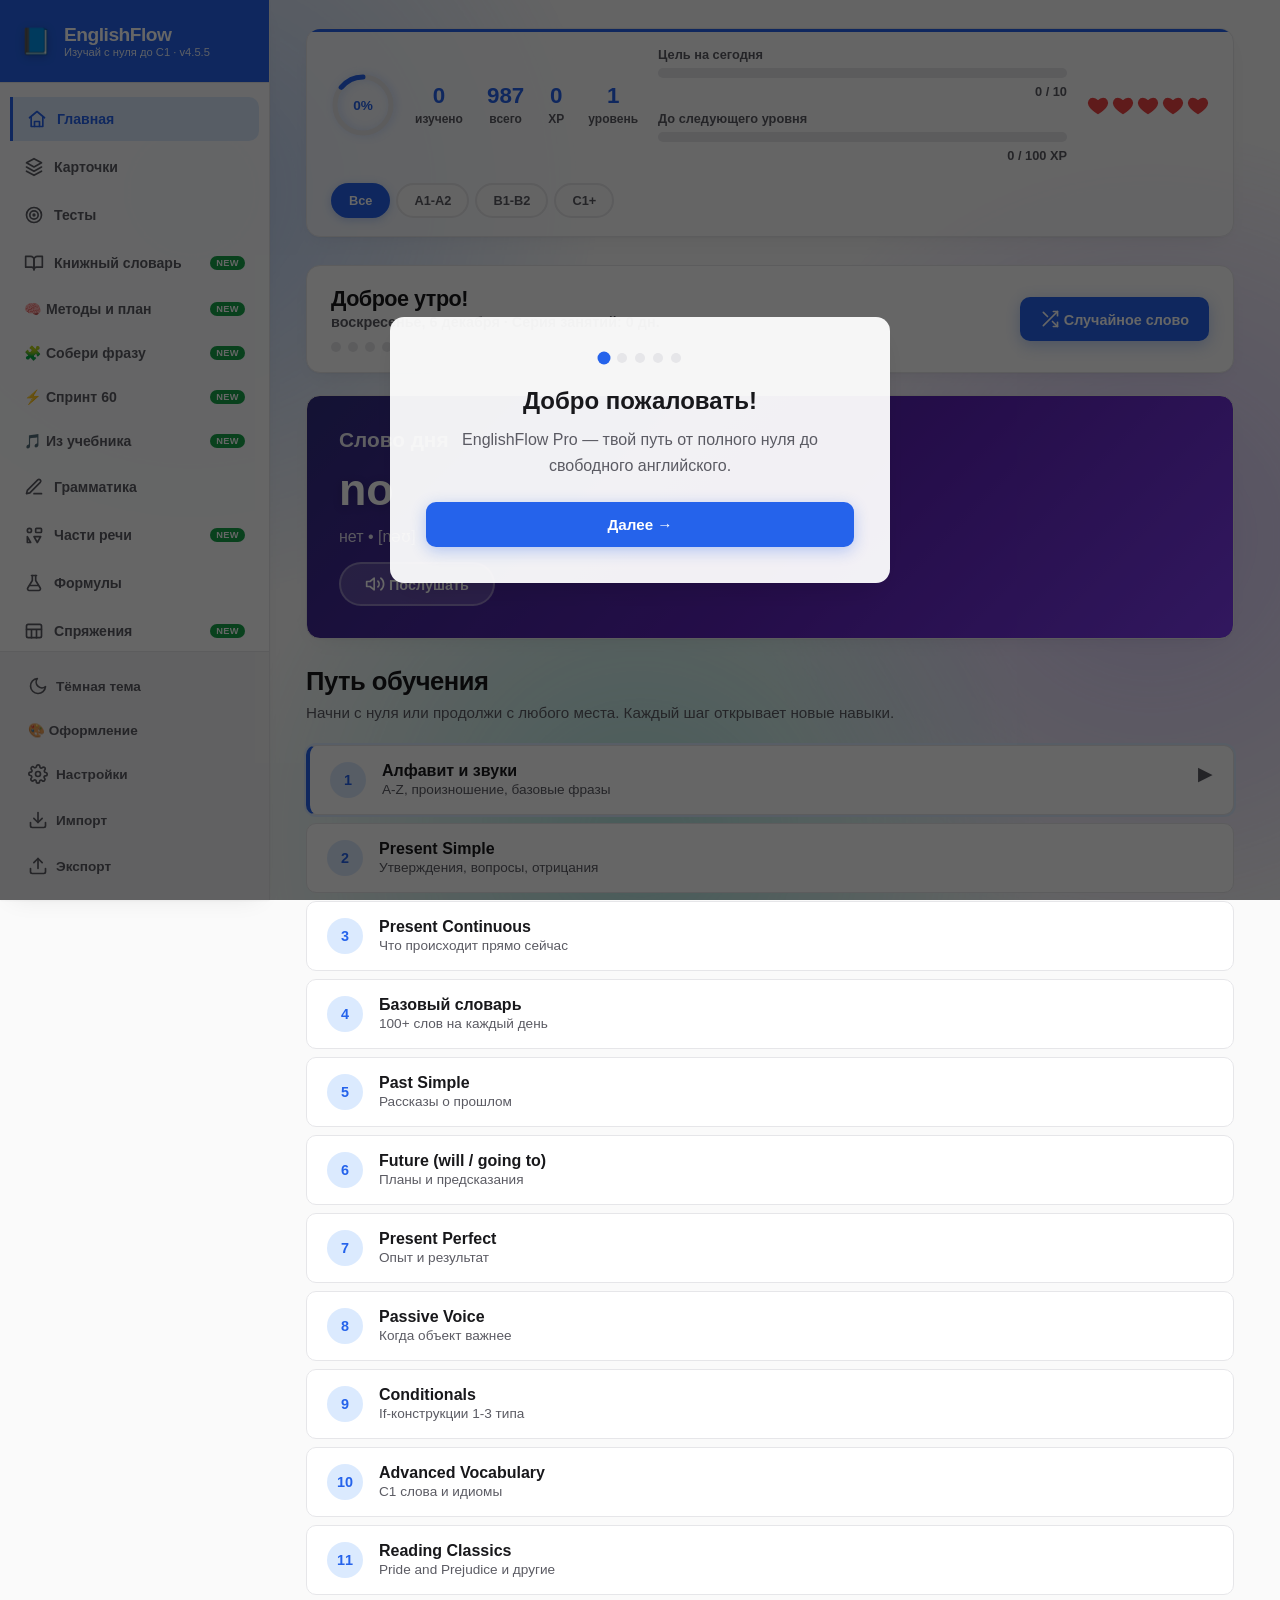
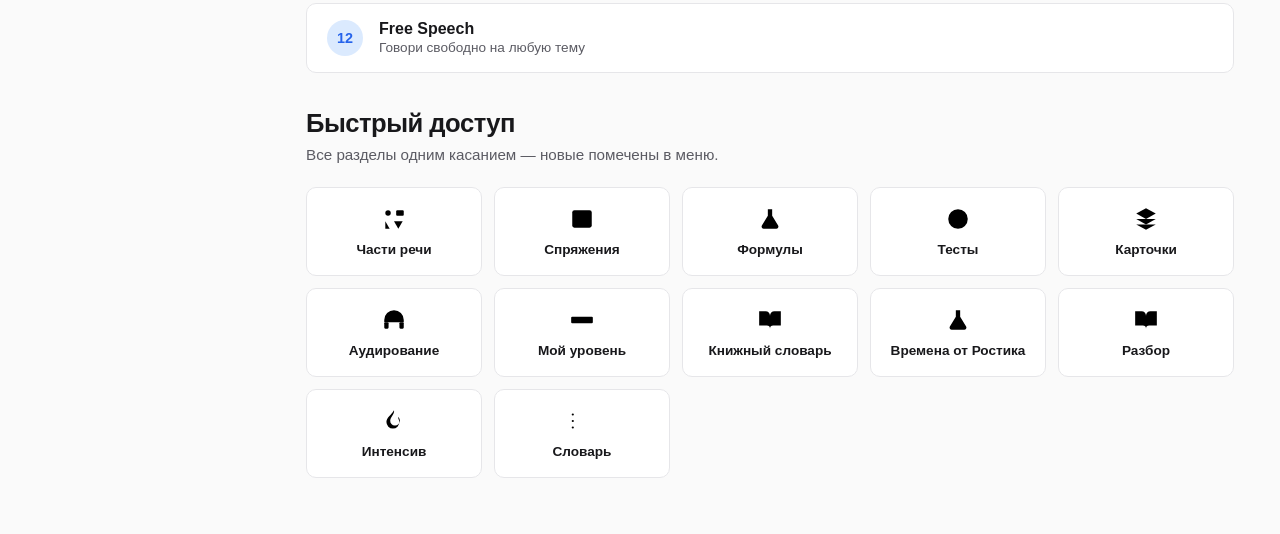
==== index.html @ 40bb42ce "Add files via upload" ====
<!DOCTYPE html>
<html lang="ru">
<head>
<meta charset="UTF-8">
<meta name="viewport" content="width=device-width, initial-scale=1.0">
<title>EnglishFlow Pro — Изучай с нуля до C1</title>
<meta name="theme-color" content="#2563eb">
<meta name="apple-mobile-web-app-capable" content="yes">
<link rel="manifest" href="manifest.json">
<style>
:root {
  --bg: #fafafa; --surface: #ffffff; --surface-hover: #f4f4f5; --border: #e6e6e9;
  --text: #18181b; --text-secondary: #5b5b63; --accent: #2563eb; --accent-light: #dbeafe;
  --accent-dark: #1d4ed8; --success: #16a34a; --success-light: #dcfce7; --warning: #d97706;
  --warning-light: #fef3c7; --danger: #dc2626; --danger-light: #fee2e2; --info: #2563eb;
  --shadow: 0 1px 2px rgba(0,0,0,0.04), 0 8px 24px -12px rgba(0,0,0,0.10);
  --shadow-lg: 0 12px 32px -12px rgba(0,0,0,0.16); --radius: 14px; --radius-sm: 10px;
  --transition: background-color .2s, color .2s, border-color .2s, box-shadow .2s, transform .2s, opacity .2s;
}
[data-theme="dark"] {
  --bg: #0c0c0f; --surface: #17171b; --surface-hover: #242429; --border: #2a2a31;
  --text: #fafafa; --text-secondary: #a1a1aa; --accent: #3b82f6; --accent-light: rgba(59,130,246,0.16);
  --accent-dark: #60a5fa; --success: #22c55e; --success-light: rgba(34,197,94,0.15);
  --warning: #f59e0b; --warning-light: rgba(245,158,11,0.15); --danger: #ef4444;
  --danger-light: rgba(239,68,68,0.15); --info: #60a5fa;
  --shadow: 0 1px 2px rgba(0,0,0,0.4), 0 8px 24px -12px rgba(0,0,0,0.5);
  --shadow-lg: 0 16px 40px -12px rgba(0,0,0,0.6);
}
* { margin: 0; padding: 0; box-sizing: border-box; }
html { font-size: 16px; scroll-behavior: smooth; }
body {
  font-family: -apple-system, BlinkMacSystemFont, "Segoe UI", Roboto, "Helvetica Neue", Arial, sans-serif;
  background: var(--bg); color: var(--text); min-height: 100vh; overflow-x: hidden;
  transition: background-color 0.3s ease;
}
#app { display: flex; min-height: 100vh; }

/* Sidebar */
.sidebar {
  width: 270px; background: rgba(255,255,255,0.95);   border-right: 1px solid var(--border);
  display: flex; flex-direction: column; position: fixed; height: 100vh; z-index: 100;
  transition: transform 0.35s cubic-bezier(0.4,0,0.2,1); box-shadow: var(--shadow);
}
.sidebar-brand {
  padding: 24px 20px; display: flex; align-items: center; gap: 12px;
  border-bottom: 1px solid var(--border); background: var(--accent);
  color: white;
}
.brand-icon { font-size: 1.6rem; filter: drop-shadow(0 2px 4px rgba(0,0,0,0.2)); }
.brand-text { font-size: 1.2rem; font-weight: 800; letter-spacing: -0.5px; }
.brand-sub { font-size: 0.7rem; opacity: 0.9; font-weight: 500; }

.nav-links { padding: 14px 10px; flex: 1; overflow-y: auto; }
.nav-link {
  width: 100%; display: flex; align-items: center; gap: 10px; padding: 12px 14px;
  border-radius: var(--radius-sm); border: none; background: transparent;
  color: var(--text-secondary); font-size: 0.88rem; font-weight: 600; cursor: pointer;
  margin-bottom: 4px; transition: var(--transition); position: relative;
  white-space: nowrap; overflow: hidden;
}
.nav-link:hover { background: var(--surface-hover); color: var(--text); transform: translateX(4px); }
.nav-link.active { background: var(--accent-light); color: var(--accent); border-left: 3px solid var(--accent); border-radius: 0 var(--radius-sm) var(--radius-sm) 0; }
.nav-link .nav-emoji { font-size: 1.1rem; width: 24px; text-align: center; }
.badge {
  margin-left: auto; background: var(--danger);
  color: white; font-size: 0.7rem; padding: 3px 9px; border-radius: 20px; font-weight: 700;
  box-shadow: 0 2px 8px rgba(239,68,68,0.3);
}
@keyframes pulse { 0%,100%{transform:scale(1)} 50%{transform:scale(1.05)} }

.sidebar-footer {
  padding: 14px; border-top: 1px solid var(--border); display: flex; flex-direction: column; gap: 6px;
  background: var(--surface-hover);
}
.btn-ghost {
  background: transparent; border: none; color: var(--text-secondary); padding: 10px 14px;
  border-radius: var(--radius-sm); font-size: 0.85rem; cursor: pointer; text-align: left;
  transition: var(--transition); font-weight: 600; display: flex; align-items: center; gap: 8px;
}
.btn-ghost:hover { background: var(--surface); color: var(--text); box-shadow: var(--shadow); }

/* Mobile Header */
.mobile-header {
  display: none; position: fixed; top: 0; left: 0; right: 0; height: 60px;
  background: rgba(255,255,255,0.95);   border-bottom: 1px solid var(--border); align-items: center;
  padding: 0 18px; z-index: 90; justify-content: space-between; 
}
.menu-toggle { background: none; border: none; font-size: 1.5rem; color: var(--text); cursor: pointer; }
.mobile-title { font-weight: 800; font-size: 1.1rem; color: var(--accent); }
.streak-display { font-weight: 800; color: var(--warning); font-size: 1.1rem; display: flex; align-items: center; gap: 4px; }
.xp-display { font-weight: 800; color: var(--accent); font-size: 0.9rem; background: var(--accent-light); padding: 4px 10px; border-radius: 20px; }

/* Main Content */
.main-content { flex: 1; margin-left: 270px; padding: 28px 36px; max-width: 1000px; }

/* Top Bar */
.top-bar {
  display: flex; align-items: center; gap: 20px; margin-bottom: 28px; padding: 18px 24px;
  background: rgba(255,255,255,0.72); border-radius: var(--radius); border: 1px solid var(--border);
  box-shadow: var(--shadow); flex-wrap: wrap; position: relative; overflow: hidden;
}
.top-bar::before {
  content: ''; position: absolute; top: 0; left: 0; right: 0; height: 3px;
  background: var(--accent);
}

.progress-ring-wrapper { position: relative; width: 64px; height: 64px; flex-shrink: 0; }
.progress-ring { transform: rotate(-90deg); filter: drop-shadow(0 2px 4px rgba(37,99,235,0.2)); }
.progress-ring-bg { fill: none; stroke: var(--border); stroke-width: 5; }
.progress-ring-fill { fill: none; stroke: var(--accent); stroke-width: 5; stroke-linecap: round;
  stroke-dasharray: 163.36; stroke-dashoffset: 163.36; transition: stroke-dashoffset 0.8s cubic-bezier(0.4,0,0.2,1); }
.progress-ring-text { position: absolute; top: 50%; left: 50%; transform: translate(-50%, -50%);
  font-size: 0.85rem; font-weight: 800; color: var(--accent); }

.stats-mini { display: flex; gap: 24px; }
.stats-mini div { text-align: center; }
.stats-mini strong { display: block; font-size: 1.4rem; color: var(--accent); }
.stats-mini span { font-size: 0.75rem; color: var(--text-secondary); font-weight: 600; }

.daily-goal { flex: 1; min-width: 140px; }
.goal-label { font-size: 0.8rem; color: var(--text-secondary); margin-bottom: 6px; font-weight: 600; }
.goal-bar { height: 10px; background: var(--border); border-radius: 5px; overflow: hidden; position: relative; }
.goal-fill { height: 100%; background: var(--accent); width: 0%; transition: width 0.6s ease; border-radius: 5px; position: relative; }
.goal-fill::after { content: none; }
@keyframes shimmer { 0%{transform:translateX(0)} 100%{transform:translateX(100px)} }
.goal-text { font-size: 0.8rem; color: var(--text-secondary); margin-top: 6px; text-align: right; font-weight: 600; }

.level-selector { display: flex; gap: 6px; flex-wrap: wrap; }
.level-btn {
  padding: 8px 16px; border-radius: 24px; border: 2px solid var(--border); background: var(--bg);
  color: var(--text-secondary); font-size: 0.8rem; font-weight: 700; cursor: pointer;
  transition: var(--transition);
}
.level-btn:hover { border-color: var(--accent); color: var(--accent); transform: translateY(-2px); box-shadow: 0 4px 12px rgba(37,99,235,0.15); }
.level-btn.active { background: var(--accent); color: white; border-color: transparent; box-shadow: 0 2px 10px rgba(37,99,235,0.28); }

.hearts-display { display: flex; gap: 3px; align-items: center; font-size: 1.2rem; }
.heart { transition: transform 0.2s; }
.heart.lost { filter: grayscale(1); opacity: 0.3; }

/* Views */
.view { display: none; animation: viewIn 0.4s cubic-bezier(0.4,0,0.2,1); }
.view.active { display: block; }
@keyframes viewIn { from { opacity: 0; transform: translateY(16px) scale(0.98); } to { opacity: 1; transform: translateY(0) scale(1); } }

.section-title { font-size: 1.6rem; font-weight: 800; margin-bottom: 8px; letter-spacing: -0.5px; }
.section-desc { color: var(--text-secondary); margin-bottom: 24px; font-size: 0.95rem; font-weight: 500; }

/* Hero / Word of Day */
.hero-card {
  background: #101014;
  border-radius: var(--radius); padding: 32px; color: white; margin-bottom: 28px;
  border: 1px solid var(--border);
  box-shadow: var(--shadow); position: relative; overflow: hidden;
}
.hero-card.grad-purple { background: linear-gradient(135deg, #312e81 0%, #5b21b6 55%, #7c3aed 100%); }
.hero-card.grad-ocean { background: linear-gradient(135deg, #0c1a3a 0%, #1d4ed8 55%, #0ea5e9 100%); }
.hero-card.grad-sunset { background: linear-gradient(135deg, #431407 0%, #c2410c 55%, #db2777 100%); }
.hero-card.grad-forest { background: linear-gradient(135deg, #052e16 0%, #047857 55%, #0ea5e9 100%); }
.hero-card.grad-purple .hero-btn, .hero-card.grad-ocean .hero-btn, .hero-card.grad-sunset .hero-btn, .hero-card.grad-forest .hero-btn { background: rgba(255,255,255,0.18); }
.hero-card::before {
  content: ''; position: absolute; top: -20px; right: -20px; font-size: 8rem; opacity: 0.1;
}
.hero-title { font-size: 1.3rem; font-weight: 700; margin-bottom: 4px; opacity: 0.9; }
.hero-word { font-size: 2.8rem; font-weight: 800; margin: 12px 0; text-shadow: 0 2px 10px rgba(0,0,0,0.2); }
.hero-meta { font-size: 1rem; opacity: 0.85; margin-bottom: 16px; }
.hero-btn {
  background: rgba(255,255,255,0.2); border: 2px solid rgba(255,255,255,0.3); color: white;
  padding: 10px 24px; border-radius: 24px; font-weight: 700; cursor: pointer; 
  transition: var(--transition); font-size: 0.9rem;
}
.hero-btn:hover { background: rgba(255,255,255,0.3); transform: translateY(-2px); box-shadow: 0 8px 20px rgba(0,0,0,0.2); }

/* Study Path */
.path-container { display: flex; flex-direction: column; gap: 0; margin-bottom: 28px; }
.path-step {
  display: flex; align-items: flex-start; gap: 16px; padding: 16px 20px;
  background: var(--surface); border: 1px solid var(--border); border-radius: var(--radius-sm);
  margin-bottom: 8px; transition: var(--transition); cursor: pointer; position: relative;
}
.path-step:hover { border-color: var(--accent); transform: translateX(6px); box-shadow: var(--shadow); }
.path-step.completed { border-left: 4px solid var(--success); opacity: 0.7; }
.path-step.active { border-left: 4px solid var(--accent); box-shadow: 0 0 0 2px var(--accent-light); }
.path-step.locked { opacity: 0.5; pointer-events: none; }
.path-num {
  width: 36px; height: 36px; border-radius: 50%; background: var(--accent-light); color: var(--accent);
  display: flex; align-items: center; justify-content: center; font-weight: 800; font-size: 0.9rem; flex-shrink: 0;
}
.path-step.completed .path-num { background: var(--success); color: white; }
.path-content h4 { font-size: 1rem; margin-bottom: 2px; }
.path-content p { font-size: 0.85rem; color: var(--text-secondary); }
.path-arrow { margin-left: auto; font-size: 1.2rem; color: var(--text-secondary); }

/* Flashcards */
.flashcard-scene { perspective: 1200px; width: 100%; max-width: 520px; height: 340px; margin: 0 auto 20px; cursor: pointer; }
.flashcard {
  width: 100%; height: 100%; position: relative; transform-style: preserve-3d;
  transition: transform 0.6s cubic-bezier(0.4, 0, 0.2, 1);
}
.flashcard.flipped { transform: rotateY(180deg); }
.flashcard-face {
  position: absolute; width: 100%; height: 100%; backface-visibility: hidden;
  background: var(--surface); border: 1px solid var(--border); border-radius: var(--radius);
  box-shadow: var(--shadow-lg); display: flex; flex-direction: column;
  justify-content: center; align-items: center; padding: 32px; text-align: center;
}
.flashcard-face.back { transform: rotateY(180deg); }

.fc-category { position: absolute; top: 18px; left: 20px; font-size: 0.75rem; font-weight: 700;
  padding: 5px 12px; background: var(--accent-light); color: var(--accent); border-radius: 20px; }
.fc-srs { position: absolute; top: 18px; right: 20px; font-size: 0.75rem; font-weight: 700;
  padding: 5px 12px; border-radius: 20px; }
.fc-srs.lvl-0 { background: var(--danger-light); color: var(--danger); }
.fc-srs.lvl-1 { background: var(--warning-light); color: var(--warning); }
.fc-srs.lvl-2 { background: var(--accent-light); color: var(--accent); }
.fc-srs.lvl-3 { background: var(--success-light); color: var(--success); }

.fc-word { font-size: 2.6rem; font-weight: 800; margin-bottom: 10px; letter-spacing: -0.5px; }
.fc-transcription { font-size: 1.15rem; color: var(--text-secondary); font-family: Georgia, serif; margin-bottom: 6px; }
.fc-phonetics { font-size: 1rem; color: var(--accent); font-weight: 600; background: var(--accent-light); padding: 4px 12px; border-radius: 20px; }
.fc-translation { font-size: 2.2rem; font-weight: 800; margin-bottom: 10px; }
.fc-example { font-size: 0.95rem; color: var(--text-secondary); font-style: italic; max-width: 90%; line-height: 1.5; }

.btn-audio {
  margin-top: 18px; background: var(--bg); border: 2px solid var(--border); color: var(--text);
  padding: 10px 22px; border-radius: 28px; font-size: 0.9rem; cursor: pointer;
  display: inline-flex; align-items: center; gap: 8px; font-weight: 700;
  transition: var(--transition);
}
.btn-audio:hover { border-color: var(--accent); color: var(--accent); transform: scale(1.08); box-shadow: 0 4px 15px rgba(37,99,235,0.15); }
.btn-audio:active { transform: scale(0.95); }

.hint { text-align: center; font-size: 0.85rem; color: var(--text-secondary); margin-bottom: 18px; font-weight: 500; }

.fc-controls { display: grid; grid-template-columns: repeat(4, 1fr); gap: 12px; max-width: 520px; margin: 0 auto 14px; }
.btn-srs {
  padding: 16px 10px; border: none; border-radius: var(--radius-sm); font-weight: 800;
  font-size: 0.9rem; cursor: pointer; transition: var(--transition); position: relative; overflow: hidden;
}
.btn-srs::after {
  content: ''; position: absolute; top: 50%; left: 50%; width: 0; height: 0; background: rgba(255,255,255,0.3);
  border-radius: 50%; transform: translate(-50%, -50%); transition: width 0.4s, height 0.4s;
}
.btn-srs:active::after { width: 200px; height: 200px; }
.btn-srs:hover { transform: translateY(-2px); box-shadow: var(--shadow); }
.btn-again { background: var(--danger); color: white; }
.btn-hard { background: var(--warning); color: white; }
.btn-good { background: var(--accent); color: white; }
.btn-easy { background: var(--success); color: white; }

.fc-nav { display: flex; justify-content: center; gap: 14px; margin-top: 14px; }
.btn-icon {
  width: 48px; height: 48px; border-radius: 14px; border: 2px solid var(--border);
  background: var(--surface); color: var(--text); font-size: 1.1rem; cursor: pointer;
  display: flex; align-items: center; justify-content: center; transition: var(--transition);
}
.btn-icon:hover { border-color: var(--accent); color: var(--accent); transform: translateY(-2px); box-shadow: var(--shadow); }

/* Quiz */
.quiz-modes { display: flex; gap: 10px; margin-bottom: 24px; flex-wrap: wrap; }
.quiz-mode {
  padding: 10px 18px; border-radius: var(--radius-sm); border: 2px solid var(--border);
  background: var(--surface); color: var(--text-secondary); font-weight: 700; font-size: 0.88rem;
  cursor: pointer; transition: var(--transition);
}
.quiz-mode.active { background: var(--accent); color: white; border-color: transparent; box-shadow: 0 2px 8px rgba(37,99,235,0.25); }
.quiz-mode:hover:not(.active) { border-color: var(--accent); color: var(--accent); transform: translateY(-2px); }

.quiz-card {
  background: var(--surface); border: 1px solid var(--border); border-radius: var(--radius);
  padding: 32px; box-shadow: var(--shadow); max-width: 640px; margin: 0 auto; position: relative; overflow: hidden;
}
.quiz-card::before {
  content: ''; position: absolute; top: 0; left: 0; right: 0; height: 4px;
  background: var(--accent);
}

.quiz-header { display: flex; justify-content: space-between; margin-bottom: 24px; align-items: center; }
.quiz-category { font-size: 0.8rem; font-weight: 700; padding: 5px 12px; background: var(--accent-light); color: var(--accent); border-radius: 20px; }
.quiz-counter { font-size: 0.85rem; color: var(--text-secondary); font-weight: 700; }

.quiz-body { text-align: center; margin-bottom: 28px; }
.quiz-word { font-size: 2.4rem; font-weight: 800; color: var(--accent); }
.quiz-prompt { font-size: 1.1rem; color: var(--text-secondary); margin-bottom: 14px; font-weight: 500; }

.quiz-options { display: grid; gap: 12px; }
.option-btn {
  padding: 16px 20px; border: 2px solid var(--border); background: var(--bg);
  border-radius: var(--radius-sm); color: var(--text); font-size: 1.05rem; font-weight: 600;
  cursor: pointer; text-align: left; transition: var(--transition); position: relative; overflow: hidden;
}
.option-btn::before {
  content: ''; position: absolute; left: 0; top: 0; bottom: 0; width: 0; background: var(--accent-light);
  transition: width 0.3s; z-index: 0;
}
.option-btn:hover::before { width: 100%; }
.option-btn:hover { border-color: var(--accent); transform: translateX(4px); }
.option-btn.correct { background: var(--success) !important; color: white !important; border-color: var(--success); transform: scale(1.02); }
.option-btn.wrong { background: var(--danger) !important; color: white !important; border-color: var(--danger); animation: shake 0.4s; }
.option-btn.disabled { opacity: 0.6; pointer-events: none; }
@keyframes shake { 0%,100%{transform:translateX(0)} 25%{transform:translateX(-8px)} 75%{transform:translateX(8px)} }

.quiz-type { display: flex; gap: 12px; margin-top: 18px; }
.type-input {
  flex: 1; padding: 14px 18px; border: 2px solid var(--border); border-radius: var(--radius-sm);
  background: var(--bg); color: var(--text); font-size: 1.05rem; outline: none; font-weight: 600;
  transition: var(--transition);
}
.type-input:focus { border-color: var(--accent); box-shadow: 0 0 0 4px var(--accent-light); }
.btn-primary {
  padding: 14px 28px; background: var(--accent);
  color: white; border: none; border-radius: var(--radius-sm); font-weight: 800; font-size: 0.95rem;
  cursor: pointer; transition: var(--transition); box-shadow: 0 4px 15px rgba(37,99,235,0.3);
}
.btn-primary:hover { transform: translateY(-2px); box-shadow: 0 8px 25px rgba(37,99,235,0.4); }
.btn-primary:active { transform: translateY(0); }

.quiz-feedback { text-align: center; padding: 14px; border-radius: var(--radius-sm); margin: 18px auto 0; max-width: 640px; font-weight: 700; font-size: 1.05rem; animation: popIn 0.3s; }
.quiz-feedback.correct { background: var(--success-light); color: var(--success); border: 2px solid var(--success); }
.quiz-feedback.wrong { background: var(--danger-light); color: var(--danger); border: 2px solid var(--danger); }
@keyframes popIn { from { transform: scale(0.9); opacity: 0; } to { transform: scale(1); opacity: 1; } }

/* Phrases */
.phrase-card {
  background: var(--surface); border: 1px solid var(--border); border-radius: var(--radius);
  padding: 24px; margin-bottom: 14px; box-shadow: var(--shadow); transition: var(--transition);
  cursor: pointer; position: relative; overflow: hidden;
}
.phrase-card:hover { border-color: var(--accent); transform: translateX(8px) translateY(-2px); box-shadow: var(--shadow-lg); }
.phrase-card::before {
  content: ''; position: absolute; left: 0; top: 0; bottom: 0; width: 4px; background: var(--accent); opacity: 0; transition: opacity 0.3s;
}
.phrase-card:hover::before { opacity: 1; }
.phrase-header { display: flex; justify-content: space-between; align-items: center; margin-bottom: 10px; }
.phrase-en { font-size: 1.4rem; font-weight: 800; color: var(--accent); }
.phrase-ru { font-size: 1.05rem; color: var(--text); margin-bottom: 10px; font-weight: 600; }
.phrase-example { font-size: 0.95rem; color: var(--text-secondary); font-style: italic; border-left: 3px solid var(--accent); padding-left: 14px; line-height: 1.5; }

/* Formulas / Grammar */
.formula-grid { display: grid; grid-template-columns: repeat(auto-fit, minmax(300px, 1fr)); gap: 18px; }
.formula-card {
  background: var(--surface); border: 1px solid var(--border); border-radius: var(--radius);
  padding: 24px; box-shadow: var(--shadow); transition: var(--transition); position: relative; overflow: hidden;
}
.formula-card:hover { border-color: var(--accent); transform: translateY(-4px); box-shadow: var(--shadow-lg); }
.formula-card::after {
  content: ''; position: absolute; top: 0; right: 0; width: 60px; height: 60px;
  background: var(--accent-light); opacity: 0.6; border-radius: 0 0 0 60px;
}
.formula-title { font-size: 0.85rem; text-transform: uppercase; letter-spacing: 1.5px; color: var(--accent); font-weight: 800; margin-bottom: 10px; }
.formula-name { font-size: 1.2rem; font-weight: 800; margin-bottom: 8px; color: var(--text); }
.formula-formula {
  font-family: 'Courier New', monospace; font-size: 1.05rem; background: var(--bg); padding: 14px;
  border-radius: var(--radius-sm); border-left: 4px solid var(--accent); color: var(--text); margin-bottom: 10px; font-weight: 700;
}
.formula-desc { font-size: 0.9rem; color: var(--text-secondary); line-height: 1.6; }
.formula-example { font-size: 0.85rem; color: var(--accent); font-weight: 600; margin-top: 8px; font-style: italic; }

/* Reading */
.reading-card {
  background: var(--surface); border: 1px solid var(--border); border-radius: var(--radius);
  padding: 28px; box-shadow: var(--shadow); margin-bottom: 18px; position: relative;
}
.reading-title { font-size: 1.5rem; font-weight: 800; margin-bottom: 4px; color: var(--accent); }
.reading-author { font-size: 0.9rem; color: var(--text-secondary); margin-bottom: 18px; font-weight: 600; }
.reading-text { line-height: 1.9; font-size: 1.1rem; color: var(--text); }
.reading-text .hl {
  border-bottom: 2px dotted var(--accent); cursor: help; transition: all 0.2s; font-weight: 600; color: var(--accent);
  position: relative;
}
.reading-text .hl:hover { background: var(--accent-light); border-radius: 4px; padding: 0 4px; }

/* Grammar Exercises */
.g-exercise {
  background: var(--surface); border: 1px solid var(--border); border-radius: var(--radius);
  padding: 24px; margin-bottom: 16px; box-shadow: var(--shadow);
}
.g-exercise-title { font-size: 1.1rem; font-weight: 800; margin-bottom: 12px; color: var(--accent); }
.g-exercise-text { font-size: 1rem; line-height: 1.8; margin-bottom: 16px; }
.g-exercise-text .blank {
  display: inline-block; min-width: 80px; border-bottom: 2px solid var(--accent); text-align: center;
  font-weight: 700; color: var(--accent); cursor: pointer; padding: 0 8px;
}
.g-exercise-text .blank.filled { color: var(--success); border-color: var(--success); }
.g-exercise-text .blank.wrong { color: var(--danger); border-color: var(--danger); animation: shake 0.3s; }
.g-choices { display: flex; gap: 10px; flex-wrap: wrap; }
.g-choice {
  padding: 8px 16px; background: var(--bg); border: 2px solid var(--border); border-radius: 20px;
  font-weight: 600; cursor: pointer; transition: var(--transition); font-size: 0.9rem;
  color: var(--text);
}
.g-choice:hover { border-color: var(--accent); background: var(--accent-light); color: var(--accent); transform: translateY(-2px); }

/* Placement Test */
.placement-container { max-width: 640px; margin: 0 auto; }
.placement-progress { height: 6px; background: var(--border); border-radius: 3px; margin-bottom: 24px; overflow: hidden; }
.placement-progress-fill { height: 100%; background: var(--accent); transition: width 0.4s; border-radius: 3px; }
.placement-question { font-size: 1.3rem; font-weight: 700; margin-bottom: 20px; text-align: center; }
.placement-result {
  text-align: center; padding: 40px; background: var(--surface); border-radius: var(--radius); box-shadow: var(--shadow);
}
.placement-result .level-badge {
  display: inline-block; padding: 12px 32px; border-radius: 30px; font-size: 1.5rem; font-weight: 800; color: white;
  margin-bottom: 16px; box-shadow: var(--shadow-lg);
}
.level-a1 { background: #16a34a; }
.level-a2 { background: #2563eb; }
.level-b1 { background: #d97706; }
.level-b2 { background: #7c3aed; }
.level-c1 { background: #dc2626; }

/* Listening */
.listen-card {
  background: var(--surface); border: 1px solid var(--border); border-radius: var(--radius);
  padding: 32px; box-shadow: var(--shadow); max-width: 600px; margin: 0 auto; text-align: center;
}
.listen-wave { display: flex; align-items: center; justify-content: center; gap: 4px; height: 60px; margin: 20px 0; }
.listen-bar { width: 6px; background: var(--accent); border-radius: 3px; animation: wave 1s ease-in-out infinite; }
.listen-bar:nth-child(1) { height: 20px; animation-delay: 0s; }
.listen-bar:nth-child(2) { height: 40px; animation-delay: 0.1s; }
.listen-bar:nth-child(3) { height: 30px; animation-delay: 0.2s; }
.listen-bar:nth-child(4) { height: 50px; animation-delay: 0.3s; }
.listen-bar:nth-child(5) { height: 25px; animation-delay: 0.4s; }
.listen-bar:nth-child(6) { height: 45px; animation-delay: 0.5s; }
.listen-bar:nth-child(7) { height: 35px; animation-delay: 0.6s; }
@keyframes wave { 0%,100%{transform:scaleY(1)} 50%{transform:scaleY(0.5)} }

/* Pronunciation */
.mic-btn {
  width: 80px; height: 80px; border-radius: 50%; border: 4px solid var(--accent);
  background: var(--surface); color: var(--accent); font-size: 2rem; cursor: pointer;
  display: flex; align-items: center; justify-content: center; margin: 20px auto;
  transition: var(--transition); box-shadow: 0 4px 20px rgba(37,99,235,0.2);
}
.mic-btn:hover { transform: scale(1.1); box-shadow: 0 8px 30px rgba(37,99,235,0.3); }
.mic-btn.recording { background: var(--danger); color: white; border-color: var(--danger); animation: pulse-red 1s infinite; }
@keyframes pulse-red { 0%,100%{box-shadow:0 0 0 0 rgba(239,68,68,0.4)} 50%{box-shadow:0 0 0 20px rgba(239,68,68,0)} }

/* Achievements */
.achieve-grid { display: grid; grid-template-columns: repeat(auto-fill, minmax(140px, 1fr)); gap: 14px; }
.achieve-card {
  background: var(--surface); border: 2px solid var(--border); border-radius: var(--radius-sm);
  padding: 20px 10px; text-align: center; transition: var(--transition); position: relative;
}
.achieve-card.unlocked { border-color: var(--success); box-shadow: 0 4px 15px rgba(16,185,129,0.15); }
.achieve-card:hover { transform: translateY(-4px); box-shadow: var(--shadow); }
.achieve-icon { font-size: 2.5rem; margin-bottom: 8px; filter: grayscale(1); opacity: 0.5; transition: var(--transition); }
.achieve-card.unlocked .achieve-icon { filter: grayscale(0); opacity: 1; transform: scale(1.1); }
.achieve-name { font-size: 0.8rem; font-weight: 700; color: var(--text); }
.achieve-desc { font-size: 0.7rem; color: var(--text-secondary); margin-top: 4px; }

/* Review */
.review-list { display: flex; flex-direction: column; gap: 10px; }
.review-item {
  background: var(--surface); border: 1px solid var(--border); border-radius: var(--radius-sm);
  padding: 16px 20px; display: flex; justify-content: space-between; align-items: center;
  transition: var(--transition);
}
.review-item:hover { border-color: var(--accent); transform: translateX(4px); }
.review-word { font-weight: 800; font-size: 1.05rem; }
.review-meta { font-size: 0.85rem; color: var(--text-secondary); font-weight: 500; }
.review-actions { display: flex; gap: 10px; }

/* Stats */
.stats-grid { display: grid; grid-template-columns: repeat(4, 1fr); gap: 18px; margin-bottom: 28px; }
.stat-card {
  background: var(--surface); border: 1px solid var(--border); border-radius: var(--radius);
  padding: 24px; text-align: center; box-shadow: var(--shadow); transition: var(--transition);
}
.stat-card:hover { transform: translateY(-4px); box-shadow: var(--shadow-lg); border-color: var(--accent); }
.stat-value { font-size: 2.2rem; font-weight: 800; color: var(--accent); }
.stat-label { font-size: 0.85rem; color: var(--text-secondary); margin-top: 6px; font-weight: 600; }

.chart-container {
  background: var(--surface); border: 1px solid var(--border); border-radius: var(--radius);
  padding: 24px; margin-bottom: 24px; box-shadow: var(--shadow);
}
.chart-container h3 { font-size: 1.1rem; margin-bottom: 20px; font-weight: 700; }

/* List */
.list-toolbar { display: flex; gap: 14px; margin-bottom: 18px; }
.search-input {
  flex: 1; padding: 12px 18px; border: 2px solid var(--border); border-radius: var(--radius-sm);
  background: var(--surface); color: var(--text); font-size: 0.95rem; outline: none; font-weight: 500;
  transition: var(--transition);
}
.search-input:focus { border-color: var(--accent); box-shadow: 0 0 0 4px var(--accent-light); }
.filter-select {
  padding: 12px 16px; border: 2px solid var(--border); border-radius: var(--radius-sm);
  background: var(--surface); color: var(--text); font-size: 0.95rem; cursor: pointer; outline: none; font-weight: 600;
}

.word-list { display: flex; flex-direction: column; gap: 10px; }
.word-item {
  background: var(--surface); border: 1px solid var(--border); border-radius: var(--radius-sm);
  padding: 16px 20px; display: flex; justify-content: space-between; align-items: center;
  transition: var(--transition);
}
.word-item:hover { border-color: var(--accent); transform: translateX(4px); box-shadow: var(--shadow); }
.word-item-left { display: flex; flex-direction: column; gap: 4px; }
.word-item-en { font-weight: 800; font-size: 1.05rem; }
.word-item-trans { font-size: 0.9rem; color: var(--text-secondary); font-weight: 500; }
.word-item-right { display: flex; align-items: center; gap: 12px; }
.word-item-cat { font-size: 0.75rem; padding: 4px 12px; background: var(--accent-light); color: var(--accent); border-radius: 20px; font-weight: 700; }
.word-item-status { font-size: 0.8rem; font-weight: 700; }
.status-new { color: var(--text-secondary); }
.status-learning { color: var(--warning); }
.status-learned { color: var(--success); }

/* Modal / Onboarding */
.modal-overlay {
  display: none; position: fixed; inset: 0; background: rgba(0,0,0,0.6); z-index: 300;
   align-items: center; justify-content: center;
}
.modal-overlay.active { display: flex; }
.modal {
  background: rgba(255,255,255,0.94); border-radius: var(--radius); padding: 36px; max-width: 500px; width: 90%;
  box-shadow: var(--shadow-lg); animation: modalIn 0.4s cubic-bezier(0.4,0,0.2,1); text-align: center;
  max-height: 86vh; overflow-y: auto; -webkit-overflow-scrolling: touch;
}
@keyframes modalIn { from { transform: scale(0.8) translateY(20px); opacity: 0; } to { transform: scale(1) translateY(0); opacity: 1; } }
.modal h2 { font-size: 1.5rem; margin-bottom: 12px; }
.modal p { color: var(--text-secondary); margin-bottom: 24px; line-height: 1.6; }
.modal-steps { display: flex; justify-content: center; gap: 8px; margin-bottom: 24px; }
.modal-step { width: 10px; height: 10px; border-radius: 50%; background: var(--border); transition: var(--transition); }
.modal-step.active { background: var(--accent); transform: scale(1.3); }

/* Confetti */
.confetti-container { position: fixed; inset: 0; pointer-events: none; z-index: 400; overflow: hidden; }
.confetti-piece { position: absolute; width: 10px; height: 10px; animation: confettiFall 3s ease-out forwards; }
@keyframes confettiFall {
  0% { transform: translateY(-10vh) rotate(0deg); opacity: 1; }
  100% { transform: translateY(110vh) rotate(720deg); opacity: 0; }
}

/* Overlay */
.overlay { display: none; position: fixed; inset: 0; background: rgba(0,0,0,0.4); z-index: 95;  }
.overlay.active { display: block; }

/* Toast */
.toast-container { position: fixed; bottom: 24px; right: 24px; z-index: 200; display: flex; flex-direction: column; gap: 10px; }
.toast {
  background: var(--surface); border: 1px solid var(--border); border-radius: var(--radius-sm);
  padding: 14px 20px; box-shadow: var(--shadow-lg); font-size: 0.95rem; font-weight: 700;
  animation: toastIn 0.35s cubic-bezier(0.4,0,0.2,1); max-width: 320px; display: flex; align-items: center; gap: 10px;
}
.toast.success { border-left: 4px solid var(--success); }
.toast.error { border-left: 4px solid var(--danger); }
.toast.info { border-left: 4px solid var(--info); }
@keyframes toastIn { from { transform: translateX(100%) scale(0.9); opacity: 0; } to { transform: translateX(0) scale(1); opacity: 1; } }

/* Word Box + плавность v4.2 */
.quiz-card { transition: transform 0.15s ease, box-shadow 0.25s ease, border-color 0.25s ease; }
.quiz-card:active { transform: scale(0.985); }
.type-input, .search-input, .filter-select { transition: border-color 0.2s ease, box-shadow 0.2s ease; }
.btn-srs, .option-btn, .g-choice, .level-btn, .quiz-mode, .btn-icon { transition: transform 0.15s ease, box-shadow 0.25s ease, border-color 0.2s ease, background-color 0.2s ease, color 0.2s ease; }
.wb-swap { animation: wbSwap 0.35s cubic-bezier(0.4,0,0.2,1) both; }
@keyframes wbSwap { from { opacity: 0; transform: translateY(12px) scale(0.95); } to { opacity: 1; transform: none; } }

/* Смена темы: мгновенно + мягкий кроссфейд (никаких лагов) */
.theme-fade { position: fixed; inset: 0; background: var(--bg); opacity: 0; pointer-events: none; transition: opacity 0.2s ease; z-index: 999; }
.theme-fade.on { opacity: 1; pointer-events: all; }
.no-anim, .no-anim *, .no-anim *::before, .no-anim *::after { transition: none !important; animation-duration: 0.01ms !important; }

/* Риппл на главных кнопках */
.btn-primary { position: relative; overflow: hidden; }
.btn-primary::after { content: ''; position: absolute; top: 50%; left: 50%; width: 0; height: 0; background: rgba(255,255,255,0.35); border-radius: 50%; transform: translate(-50%,-50%); transition: width 0.35s ease, height 0.35s ease; }
.btn-primary:active::after { width: 240px; height: 240px; }

button { touch-action: manipulation; }

/* Tenses cheatsheet */
.t-chip { display: inline-block; padding: 4px 12px; background: var(--accent-light); color: var(--accent); border-radius: 16px; font-size: .78rem; font-weight: 700; margin: 0 6px 6px 0; }
.t-ex { transition: var(--transition); user-select: none; }
.t-ex:hover { border-color: var(--accent); background: var(--accent-light); transform: translateX(4px); }

/* === v4.2 Liquid Glass: perf === */
[data-theme="dark"] .sidebar { background: rgba(17,17,20,0.96); }
[data-theme="dark"] .mobile-header { background: rgba(17,17,20,0.96); }
[data-theme="dark"] .top-bar { background: rgba(23,23,27,0.72); }
[data-theme="dark"] .modal { background: rgba(24,24,28,0.94); }
.top-bar, .modal {   }
.flashcard { will-change: transform; }
.word-item, .review-item, .phrase-card, .g-exercise { content-visibility: auto; contain-intrinsic-size: auto 68px; }
@media (max-width: 768px) {
  .top-bar, .quiz-card, .flashcard-face, .listen-card, .dash-greet, .hero-card, .stat-card, .path-step, .qa-tile, .pos-card, .formula-card, .achieve-card, .word-item, .review-item, .phrase-card, .g-exercise, .modal { box-shadow: 0 1px 3px rgba(0,0,0,0.06); }
}
@media (prefers-reduced-motion: reduce) {
  *, *::before, *::after { animation-duration: 0.01ms !important; animation-iteration-count: 1 !important; transition-duration: 0.01ms !important; }
}

/* Responsive */
@media (max-width: 768px) {
  .sidebar { transform: translateX(-100%); }
  .sidebar-brand { padding: 14px 16px; }
  .sidebar-brand .brand-icon { font-size: 1.2rem; }
  .sidebar-brand .brand-text { font-size: 1.05rem; }
  .nav-links { padding: 8px 8px; }
  .nav-link { padding: 8px 12px; font-size: .86rem; margin-bottom: 2px; gap: 10px; }
  .nav-svg { width: 18px; height: 18px; }
  .badge-new { font-size: .55rem; padding: 1px 6px; }
  .sidebar-footer { padding: 8px; gap: 2px; }
  .btn-ghost { padding: 7px 10px; font-size: .8rem; }
  .btn-svg { width: 17px; height: 17px; }
  .sidebar.open { transform: translateX(0); }
  .main-content { margin-left: 0; padding: 76px 16px 24px; max-width: 100%; }
  .mobile-header { display: flex; }
  .stats-grid { grid-template-columns: repeat(2, 1fr); }
  .fc-controls { grid-template-columns: repeat(2, 1fr); }
  .top-bar { flex-wrap: wrap; gap: 14px; }
  .flashcard-scene { height: 300px; }
  .fc-word { font-size: 2rem; }
  .formula-grid { grid-template-columns: 1fr; }
  .achieve-grid { grid-template-columns: repeat(2, 1fr); }
}


.nav-svg,.btn-svg{width:20px;height:20px;stroke:currentColor;fill:none;stroke-width:2;stroke-linecap:round;stroke-linejoin:round;flex-shrink:0}
.heart-svg{width:22px;height:22px;stroke-width:2}
.mic-btn svg{width:36px;height:36px}
.pos-grid{display:grid;grid-template-columns:repeat(auto-fill,minmax(200px,1fr));gap:14px;margin-bottom:6px}
.pos-card{background:var(--surface);border:1px solid var(--border);border-radius:var(--radius-sm);padding:18px;cursor:pointer;transition:var(--transition)}
.pos-card:hover{border-color:var(--accent);transform:translateY(-3px);box-shadow:var(--shadow)}
.pos-name{font-weight:800;font-size:1.15rem;color:var(--accent)}
.pos-ru{font-size:0.85rem;font-weight:700;color:var(--text-secondary);margin-bottom:8px}
.pos-def{font-size:0.9rem;margin-bottom:6px}
.pos-ex{font-size:0.85rem;color:var(--text-secondary);font-style:italic}
.pos-q{font-size:0.8rem;margin-top:6px;color:var(--accent);font-weight:700}
.tbv-item{background:var(--surface);border:1px solid var(--border);border-radius:var(--radius-sm);padding:14px 18px;margin-bottom:10px;display:flex;flex-wrap:wrap;gap:12px;align-items:center;justify-content:space-between}
.tbv-s{font-weight:700;font-size:1.05rem;flex:1;min-width:220px}
.tbv-btns{display:flex;gap:8px}
.tbv-fb{width:100%;font-size:0.9rem;font-weight:600;display:none}
.tbv-fb.ok{display:block;color:var(--success)}
.tbv-fb.no{display:block;color:var(--danger)}
.conj-table{width:100%;border-collapse:collapse;font-size:0.95rem}
.conj-table th,.conj-table td{padding:10px 12px;text-align:left;border-bottom:1px solid var(--border)}
.conj-table td:first-child,.conj-table th:first-child{white-space:nowrap}
.conj-table{min-width:520px}
.chart-container:has(.conj-table){overflow-x:auto}
.conj-table th{font-size:0.78rem;text-transform:uppercase;letter-spacing:1px;color:var(--accent)}
.conj-table tr:hover td{background:var(--surface-hover)}
@media (max-width:768px){.conj-table{font-size:0.85rem}.conj-table th,.conj-table td{padding:8px 6px}}


.badge-new { margin-left: auto; background: var(--success); color: #fff; font-size: .58rem; padding: 2px 6px; border-radius: 12px; font-weight: 800; letter-spacing: .4px; flex-shrink: 0; }
.dash-greet { display: flex; justify-content: space-between; align-items: center; gap: 14px; background: var(--surface); border: 1px solid var(--border); border-radius: var(--radius); padding: 20px 24px; margin-bottom: 22px; box-shadow: var(--shadow); flex-wrap: wrap; }
.dash-greet h2 { font-size: 1.35rem; font-weight: 800; letter-spacing: -.5px; }
.dash-greet p { color: var(--text-secondary); font-size: .9rem; font-weight: 600; margin-top: 2px; }
.qa-grid { display: grid; grid-template-columns: repeat(auto-fill, minmax(150px, 1fr)); gap: 12px; margin-bottom: 28px; }
.qa-tile { background: var(--surface); border: 1px solid var(--border); border-radius: var(--radius-sm); padding: 18px 14px; display: flex; flex-direction: column; align-items: center; gap: 10px; cursor: pointer; transition: var(--transition); text-align: center; }
.qa-tile:hover { border-color: var(--accent); transform: translateY(-3px); box-shadow: var(--shadow); }
.qa-tile:active { transform: scale(.97); }
.qa-tile svg { width: 26px; height: 26px; color: var(--accent); }
.qa-tile span { font-size: .85rem; font-weight: 700; }

@keyframes rise { from { opacity: 0; transform: translateY(14px); } to { opacity: 1; transform: translateY(0); } }
.path-step,.qa-tile,.pos-card,.formula-card,.word-item,.phrase-card,.achieve-card,.g-exercise,.review-item { animation: rise .35s ease both; }
.path-step:nth-child(2),.qa-tile:nth-child(2),.pos-card:nth-child(2),.formula-card:nth-child(2),.word-item:nth-child(2),.phrase-card:nth-child(2),.achieve-card:nth-child(2),.g-exercise:nth-child(2),.review-item:nth-child(2) { animation-delay: 0.05s; }
.path-step:nth-child(3),.qa-tile:nth-child(3),.pos-card:nth-child(3),.formula-card:nth-child(3),.word-item:nth-child(3),.phrase-card:nth-child(3),.achieve-card:nth-child(3),.g-exercise:nth-child(3),.review-item:nth-child(3) { animation-delay: 0.1s; }
.path-step:nth-child(4),.qa-tile:nth-child(4),.pos-card:nth-child(4),.formula-card:nth-child(4),.word-item:nth-child(4),.phrase-card:nth-child(4),.achieve-card:nth-child(4),.g-exercise:nth-child(4),.review-item:nth-child(4) { animation-delay: 0.15s; }
.path-step:nth-child(5),.qa-tile:nth-child(5),.pos-card:nth-child(5),.formula-card:nth-child(5),.word-item:nth-child(5),.phrase-card:nth-child(5),.achieve-card:nth-child(5),.g-exercise:nth-child(5),.review-item:nth-child(5) { animation-delay: 0.2s; }
.path-step:nth-child(6),.qa-tile:nth-child(6),.pos-card:nth-child(6),.formula-card:nth-child(6),.word-item:nth-child(6),.phrase-card:nth-child(6),.achieve-card:nth-child(6),.g-exercise:nth-child(6),.review-item:nth-child(6) { animation-delay: 0.25s; }
.path-step:nth-child(7),.qa-tile:nth-child(7),.pos-card:nth-child(7),.formula-card:nth-child(7),.word-item:nth-child(7),.phrase-card:nth-child(7),.achieve-card:nth-child(7),.g-exercise:nth-child(7),.review-item:nth-child(7) { animation-delay: 0.3s; }
.path-step:nth-child(8),.qa-tile:nth-child(8),.pos-card:nth-child(8),.formula-card:nth-child(8),.word-item:nth-child(8),.phrase-card:nth-child(8),.achieve-card:nth-child(8),.g-exercise:nth-child(8),.review-item:nth-child(8) { animation-delay: 0.35s; }
.wk-dots { display: flex; gap: 7px; margin-top: 12px; }
.wk-dot { width: 10px; height: 10px; border-radius: 50%; background: var(--border); transition: var(--transition); }
.wk-dot.on { background: var(--success); box-shadow: 0 0 8px rgba(16,185,129,.5); }

body { -webkit-tap-highlight-color: transparent; user-select: none; -webkit-user-select: none; -webkit-touch-callout: none; }
input, textarea { user-select: text; -webkit-user-select: text; }

.hidden { display: none !important; }
@media (hover:none){.nav-link:hover,.hero-btn:hover{transform:none}}
</style>
</head>
<body>

<svg width="0" height="0" style="position:absolute">
  <defs>
    <linearGradient id="grad1" x1="0%" y1="0%" x2="100%" y2="0%">
      <stop offset="0%" style="stop-color:#2563eb;stop-opacity:1" />
      <stop offset="100%" style="stop-color:#10b981;stop-opacity:1" />
    </linearGradient>
    <symbol id="i-home" viewBox="0 0 24 24"><path d="M3 10.5 12 3l9 7.5"/><path d="M5 9.5V21h14V9.5"/><path d="M9 21v-6h6v6"/></symbol>
    <symbol id="i-layers" viewBox="0 0 24 24"><path d="m12 2 9 5-9 5-9-5 9-5z"/><path d="m3 12 9 5 9-5"/><path d="m3 17 9 5 9-5"/></symbol>
    <symbol id="i-target" viewBox="0 0 24 24"><circle cx="12" cy="12" r="9"/><circle cx="12" cy="12" r="5"/><circle cx="12" cy="12" r="1"/></symbol>
    <symbol id="i-pen" viewBox="0 0 24 24"><path d="M12 20h9"/><path d="M16.5 3.5a2.1 2.1 0 0 1 3 3L7 19l-4 1 1-4z"/></symbol>
    <symbol id="i-chat" viewBox="0 0 24 24"><path d="M21 15a2 2 0 0 1-2 2H7l-4 4V5a2 2 0 0 1 2-2h14a2 2 0 0 1 2 2z"/></symbol>
    <symbol id="i-flask" viewBox="0 0 24 24"><path d="M9 3h6"/><path d="M10 3v6L4.5 18a2 2 0 0 0 1.8 3h11.4a2 2 0 0 0 1.8-3L14 9V3"/><path d="M7 15h10"/></symbol>
    <symbol id="i-book" viewBox="0 0 24 24"><path d="M2 4h6a4 4 0 0 1 4 4v12a3 3 0 0 0-3-3H2z"/><path d="M22 4h-6a4 4 0 0 0-4 4v12a3 3 0 0 1 3-3h7z"/></symbol>
    <symbol id="i-headphones" viewBox="0 0 24 24"><path d="M3 14v-2a9 9 0 0 1 18 0v2"/><rect x="3" y="14" width="4" height="6" rx="1"/><rect x="17" y="14" width="4" height="6" rx="1"/></symbol>
    <symbol id="i-mic" viewBox="0 0 24 24"><rect x="9" y="2" width="6" height="12" rx="3"/><path d="M5 10a7 7 0 0 0 14 0"/><path d="M12 19v3"/></symbol>
    <symbol id="i-ruler" viewBox="0 0 24 24"><rect x="2" y="9" width="20" height="6" rx="1"/><path d="M6 9v3M10 9v3M14 9v3M18 9v3"/></symbol>
    <symbol id="i-calendar" viewBox="0 0 24 24"><rect x="3" y="4" width="18" height="17" rx="2"/><path d="M8 2v4M16 2v4M3 9h18"/></symbol>
    <symbol id="i-trophy" viewBox="0 0 24 24"><path d="M8 21h8M12 17v4"/><path d="M7 4h10v6a5 5 0 0 1-10 0z"/><path d="M7 5H4a1 1 0 0 0-1 1c0 2 1.5 3.5 4 3.5M17 5h3a1 1 0 0 1 1 1c0 2-1.5 3.5-4 3.5"/></symbol>
    <symbol id="i-chart" viewBox="0 0 24 24"><path d="M5 20v-7M12 20V6M19 20v-11"/><path d="M3 20h18"/></symbol>
    <symbol id="i-list" viewBox="0 0 24 24"><path d="M8 6h13M8 12h13M8 18h13"/><circle cx="3.5" cy="6" r="1"/><circle cx="3.5" cy="12" r="1"/><circle cx="3.5" cy="18" r="1"/></symbol>
    <symbol id="i-moon" viewBox="0 0 24 24"><path d="M21 12.8A9 9 0 1 1 11.2 3a7 7 0 0 0 9.8 9.8z"/></symbol>
    <symbol id="i-sun" viewBox="0 0 24 24"><circle cx="12" cy="12" r="4"/><path d="M12 2v2M12 20v2M4.9 4.9l1.4 1.4M17.7 17.7l1.4 1.4M2 12h2M20 12h2M4.9 19.1l1.4-1.4M17.7 6.3l1.4-1.4"/></symbol>
    <symbol id="i-gear" viewBox="0 0 24 24"><circle cx="12" cy="12" r="3"/><path d="M19.4 15a1.7 1.7 0 0 0 .3 1.9l.1.1a2 2 0 1 1-2.9 2.9l-.1-.1a1.7 1.7 0 0 0-1.9-.3 1.7 1.7 0 0 0-1 1.5V21a2 2 0 1 1-4 0v-.2a1.7 1.7 0 0 0-1-1.5 1.7 1.7 0 0 0-1.9.3l-.1.1a2 2 0 1 1-2.9-2.9l.1-.1a1.7 1.7 0 0 0 .3-1.9 1.7 1.7 0 0 0-1.5-1H3a2 2 0 1 1 0-4h.2a1.7 1.7 0 0 0 1.5-1 1.7 1.7 0 0 0-.3-1.9l-.1-.1a2 2 0 1 1 2.9-2.9l.1.1a1.7 1.7 0 0 0 1.9.3h0a1.7 1.7 0 0 0 1-1.5V3a2 2 0 1 1 4 0v.2a1.7 1.7 0 0 0 1 1.5h0a1.7 1.7 0 0 0 1.9-.3l.1-.1a2 2 0 1 1 2.9 2.9l-.1.1a1.7 1.7 0 0 0-.3 1.9v0a1.7 1.7 0 0 0 1.5 1H21a2 2 0 1 1 0 4h-.2a1.7 1.7 0 0 0-1.5 1z"/></symbol>
    <symbol id="i-download" viewBox="0 0 24 24"><path d="M21 15v4a2 2 0 0 1-2 2H5a2 2 0 0 1-2-2v-4"/><path d="m7 10 5 5 5-5"/><path d="M12 15V3"/></symbol>
    <symbol id="i-upload" viewBox="0 0 24 24"><path d="M21 15v4a2 2 0 0 1-2 2H5a2 2 0 0 1-2-2v-4"/><path d="m17 8-5-5-5 5"/><path d="M12 3v12"/></symbol>
    <symbol id="i-volume" viewBox="0 0 24 24"><path d="M11 5 6 9H2v6h4l5 4z"/><path d="M15.5 8.5a5 5 0 0 1 0 7M19 5a9 9 0 0 1 0 14"/></symbol>
    <symbol id="i-flame" viewBox="0 0 24 24"><path d="M12 2c.8 3.5-3 5.5-3.5 9.5a4.5 4.5 0 0 0 9 .5c0-2-1-3-1.5-4C15.5 10 17 11 17 13a6 6 0 1 1-12 0C5 8.5 9.5 6.5 12 2z"/></symbol>
    <symbol id="i-star" viewBox="0 0 24 24"><path d="m12 2 3.1 6.3 6.9 1-5 4.9 1.2 6.8L12 17.8 5.8 21l1.2-6.8-5-4.9 6.9-1z"/></symbol>
    <symbol id="i-play" viewBox="0 0 24 24"><path d="M6 4l14 8-14 8z"/></symbol>
    <symbol id="i-shapes" viewBox="0 0 24 24"><circle cx="6.5" cy="6.5" r="2.5"/><rect x="14" y="4" width="7" height="5" rx="1"/><path d="M4 14l4 7H4z"/><path d="M12 14h8l-4 7z"/></symbol>
    <symbol id="i-shuffle" viewBox="0 0 24 24"><path d="M16 3h5v5"/><path d="M4 20 21 3"/><path d="M21 16v5h-5"/><path d="m15 15 6 6"/><path d="M4 4l5 5"/></symbol>
    <symbol id="i-search" viewBox="0 0 24 24"><circle cx="11" cy="11" r="7"/><path d="m21 21-4.3-4.3"/></symbol>
    <symbol id="i-table" viewBox="0 0 24 24"><rect x="3" y="4" width="18" height="16" rx="2"/><path d="M3 10h18M9 10v10M15 10v10"/></symbol>
  </defs>
</svg>

<div id="app">
  <nav class="sidebar" id="sidebar">
    <div class="sidebar-brand">
      <span class="brand-icon">📘</span>
      <div>
        <div class="brand-text">EnglishFlow</div>
        <div class="brand-sub">Изучай с нуля до C1 · v4.5.5</div>
      </div>
    </div>
    <div class="nav-links">
      <button class="nav-link active" data-view="dashboard" data-i18n="home"><svg class="nav-svg"><use href="#i-home"/></svg> Главная</button>
      <button class="nav-link" data-view="flashcards" data-i18n="cards"><svg class="nav-svg"><use href="#i-layers"/></svg> Карточки</button>
      <button class="nav-link" data-view="quiz" data-i18n="tests"><svg class="nav-svg"><use href="#i-target"/></svg> Тесты</button>
      <button class="nav-link" data-view="wordbox" data-i18n="wordbox"><svg class="nav-svg"><use href="#i-book"/></svg> Книжный словарь <span class="badge-new">NEW</span></button>
      <button class="nav-link" data-view="grammar" data-i18n="grammar"><svg class="nav-svg"><use href="#i-pen"/></svg> Грамматика</button>
      <button class="nav-link" data-view="parts" data-i18n="parts"><svg class="nav-svg"><use href="#i-shapes"/></svg> Части речи <span class="badge-new">NEW</span></button>
      <button class="nav-link" data-view="formulas" data-i18n="formulas"><svg class="nav-svg"><use href="#i-flask"/></svg> Формулы</button>
      <button class="nav-link" data-view="tables" data-i18n="tables"><svg class="nav-svg"><use href="#i-table"/></svg> Спряжения <span class="badge-new">NEW</span></button>
      <button class="nav-link" data-view="tenses" data-i18n="tenses"><svg class="nav-svg"><use href="#i-flask"/></svg> Все времена от Ростика <span class="badge-new">NEW</span></button>
      <button class="nav-link" data-view="analyze" data-i18n="analyze"><svg class="nav-svg"><use href="#i-book"/></svg> Разбор предложений <span class="badge-new">NEW</span></button>
      <button class="nav-link" data-view="intensive" data-i18n="intensive"><svg class="nav-svg"><use href="#i-flame"/></svg> Интенсив <span class="badge">HOT</span></button>
      <button class="nav-link" data-view="phrases" data-i18n="phrases"><svg class="nav-svg"><use href="#i-chat"/></svg> Фразы</button>
      <button class="nav-link" data-view="reading" data-i18n="reading"><svg class="nav-svg"><use href="#i-book"/></svg> Чтение</button>
      <button class="nav-link" data-view="listening" data-i18n="listening"><svg class="nav-svg"><use href="#i-headphones"/></svg> Аудирование</button>
      <button class="nav-link" data-view="pronunciation" data-i18n="pronunciation"><svg class="nav-svg"><use href="#i-mic"/></svg> Произношение</button>
      <button class="nav-link" data-view="placement" data-i18n="placement"><svg class="nav-svg"><use href="#i-ruler"/></svg> Мой уровень</button>
      <button class="nav-link" data-view="review" data-i18n="review"><svg class="nav-svg"><use href="#i-calendar"/></svg> Повторение <span class="badge" id="reviewBadge">0</span></button>
      <button class="nav-link" data-view="achievements" data-i18n="achievements"><svg class="nav-svg"><use href="#i-trophy"/></svg> Достижения</button>
      <button class="nav-link" data-view="stats" data-i18n="stats"><svg class="nav-svg"><use href="#i-chart"/></svg> Статистика</button>
      <button class="nav-link" data-view="list" data-i18n="list"><svg class="nav-svg"><use href="#i-list"/></svg> Словарь</button>
    </div>
    <div class="sidebar-footer">
      <button class="btn-ghost" id="themeBtn"><svg class="btn-svg"><use href="#i-moon"/></svg> <span>Тёмная тема</span></button>
      <button class="btn-ghost" id="settingsBtn" data-i18n="settings"><svg class="btn-svg"><use href="#i-gear"/></svg> Настройки</button>
      <button class="btn-ghost" id="importBtn" data-i18n="import"><svg class="btn-svg"><use href="#i-download"/></svg> Импорт</button>
      <button class="btn-ghost" id="exportBtn" data-i18n="export"><svg class="btn-svg"><use href="#i-upload"/></svg> Экспорт</button>
      <input type="file" id="importFile" accept=".json" hidden>
    </div>
  </nav>

  <header class="mobile-header">
    <button class="menu-toggle" id="menuToggle">☰</button>
    <span class="mobile-title">EnglishFlow</span>
    <div style="display:flex;gap:10px;align-items:center">
      <div class="xp-display" id="mobileXp">0 XP</div>
      <div class="streak-display" id="streakDisplay"><svg class="btn-svg" style="width:16px;height:16px"><use href="#i-flame"/></svg> 0</div>
    </div>
  </header>

  <main class="main-content">
    <div class="top-bar">
      <div class="progress-ring-wrapper">
        <svg class="progress-ring" width="64" height="64">
          <circle class="progress-ring-bg" cx="32" cy="32" r="28"/>
          <circle class="progress-ring-fill" id="progressRing" cx="32" cy="32" r="28"/>
        </svg>
        <div class="progress-ring-text" id="progressPercent">0%</div>
      </div>
      <div class="stats-mini">
        <div><strong id="learnedCount">0</strong> <span data-i18n="stLearned">изучено</span></div>
        <div><strong id="totalCount">0</strong> <span data-i18n="stTotal">всего</span></div>
        <div><strong id="xpCount">0</strong> <span>XP</span></div>
        <div><strong id="levelCount">1</strong> <span data-i18n="stLevel">уровень</span></div>
      </div>
      <div class="daily-goal">
        <div class="goal-label" data-i18n="goalToday">Цель на сегодня</div>
        <div class="goal-bar"><div class="goal-fill" id="goalFill"></div></div>
        <div class="goal-text" id="goalText">0 / 10</div>
        <div style="margin-top:12px"><div class="goal-label" data-i18n="goalNext">До следующего уровня</div><div class="goal-bar"><div class="goal-fill" id="xpFillBar" style="background:var(--warning)"></div></div><div class="goal-text" id="xpBarText">0 / 100 XP</div></div>
      </div>
      <div class="hearts-display" id="heartsDisplay" title="Жизни"></div>
      <div class="level-selector" id="levelSelector">
        <button class="level-btn active" data-level="all"><span data-i18n="allLbl">Все</span></button>
        <button class="level-btn" data-level="beginner">A1-A2</button>
        <button class="level-btn" data-level="intermediate">B1-B2</button>
        <button class="level-btn" data-level="advanced">C1+</button>
      </div>
    </div>

    <!-- DASHBOARD -->
    <section class="view active" id="view-dashboard">
      <div class="dash-greet" id="dashGreet"></div>
      <div class="hero-card" id="wordOfDay">
        <div class="hero-title" data-i18n="wod">Слово дня</div>
        <div class="hero-word" id="wodWord">Loading...</div>
        <div class="hero-meta" id="wodMeta">Loading...</div>
        <button class="hero-btn" id="wodBtn"><svg class="btn-svg" style="vertical-align:-4px"><use href="#i-volume"/></svg> <span data-i18n="wodListen">Послушать</span></button>
      </div>
      <h2 class="section-title" data-i18n="dashPath">Путь обучения</h2>
      <p class="section-desc">Начни с нуля или продолжи с любого места. Каждый шаг открывает новые навыки.</p>
      <div class="path-container" id="studyPath"></div>
      <h2 class="section-title" style="margin-top:26px" data-i18n="dashQuick">Быстрый доступ</h2>
      <p class="section-desc">Все разделы одним касанием — новые помечены в меню.</p>
      <div class="qa-grid" id="quickAccess"></div>
    </section>

    <!-- FLASHCARDS -->
    <section class="view" id="view-flashcards">
      <h2 class="section-title"><span data-i18n="t_cards">Карточки</span></h2>
      <p class="section-desc"><span data-i18n="d_cards">Переворачивай, оценивай, запоминай. Пробел — перевернуть, 1-4 — оценить.</span></p>
      <div class="flashcard-scene" id="flashcardScene">
        <div class="flashcard" id="flashcard">
          <div class="flashcard-face front">
            <span class="fc-category" id="fcCat"></span>
            <span class="fc-srs" id="fcSrs"></span>
            <div class="fc-word" id="fcWord"></div>
            <div class="fc-transcription" id="fcTrans"></div>
            <div class="fc-phonetics" id="fcPhon"></div>
            <button class="btn-audio" id="fcAudio"><svg class="btn-svg"><use href="#i-volume"/></svg> <span data-i18n="listen">Слушать</span></button>
          </div>
          <div class="flashcard-face back">
            <span class="fc-category" id="fcCatBack"></span>
            <div class="fc-translation" id="fcTransBack"></div>
            <div class="fc-example" id="fcExample"></div>
            <button class="btn-audio" id="fcAudioBack"><svg class="btn-svg"><use href="#i-volume"/></svg> <span data-i18n="repeat">Повторить</span></button>
          </div>
        </div>
      </div>
      <div class="hint" data-i18n="flipHint">Нажми карточку или пробел, чтобы перевернуть</div>
      <div class="fc-controls">
        <button class="btn-srs btn-again" data-grade="0"><span data-i18n="again">Снова</span> 🔴</button>
        <button class="btn-srs btn-hard" data-grade="1"><span data-i18n="hard">Сложно</span> 🟠</button>
        <button class="btn-srs btn-good" data-grade="2"><span data-i18n="good">Хорошо</span> 🔵</button>
        <button class="btn-srs btn-easy" data-grade="3"><span data-i18n="easy">Легко</span> 🟢</button>
      </div>
      <div class="fc-nav">
        <button class="btn-icon" id="fcPrev">◀</button>
        <button class="btn-icon" id="fcShuffle" title="Перемешать"><svg class="btn-svg"><use href="#i-shuffle"/></svg></button>
        <button class="btn-icon" id="fcNext">▶</button>
      </div>
    </section>

    <!-- QUIZ -->
    <section class="view" id="view-quiz">
      <h2 class="section-title"><span data-i18n="t_quiz">Тесты</span></h2>
      <p class="section-desc"><span data-i18n="d_quiz">Выбирай режим. Ошибки отнимают ❤️ жизни, но восстанавливаются со временем.</span></p>
      <div class="quiz-modes">
        <button class="quiz-mode active" data-mode="en-ru">EN → RU</button>
        <button class="quiz-mode" data-mode="ru-en">RU → EN</button>
        <button class="quiz-mode" data-mode="audio">Аудио</button>
        <button class="quiz-mode" data-mode="type">Печать</button>
        <button class="quiz-mode" data-mode="grammar">Грамматика</button>
      </div>
      <div class="quiz-card" id="quizCard">
        <div class="quiz-header">
          <span class="quiz-category" id="quizCat"></span>
          <span class="quiz-counter" id="quizCounter"></span>
        </div>
        <div class="quiz-body" id="quizBody"></div>
        <div class="quiz-options" id="quizOptions"></div>
        <div class="quiz-type hidden" id="quizTypeArea">
          <input type="text" class="type-input" id="typeInput" placeholder="Введите ответ..." autocomplete="off">
          <button class="btn-primary" id="typeSubmit">Проверить</button>
        </div>
      </div>
      <div class="quiz-feedback hidden" id="quizFeedback"></div>
      <button class="btn-primary btn-next" id="quizNext"><span data-i18n="quizNext">Следующий вопрос →</span></button>
    </section>

    <!-- WORD BOX -->
    <section class="view" id="view-wordbox">
      <h2 class="section-title"><span data-i18n="t_wordbox">Книжный словарь</span></h2>
      <p class="section-desc"><span data-i18n="d_wordbox">20 слов из мира классической литературы. Пять способов выучить: карточки, тест, аудио, печать и спринт на время.</span></p>
      <div class="quiz-modes" style="justify-content:center">
        <button class="quiz-mode active" data-wmode="cards"><span data-i18n="wbCards">Карточки</span></button>
        <button class="quiz-mode" data-wmode="quiz"><span data-i18n="wbQuiz">Тест</span></button>
        <button class="quiz-mode" data-wmode="audio"><span data-i18n="wbAudio">Аудио</span></button>
        <button class="quiz-mode" data-wmode="type"><span data-i18n="wbType">Печать</span></button>
        <button class="quiz-mode" data-wmode="sprint"><span data-i18n="wbSprint">⚡ Спринт</span></button>
      </div>
      <div class="goal-bar" style="max-width:520px;margin:0 auto 22px;height:8px"><div class="goal-fill" id="wbProgress" style="width:0%;transition:width .5s ease"></div></div>
      <div id="wbContent"></div>
    </section>

    <!-- GRAMMAR -->
    <section class="view" id="view-grammar">
      <h2 class="section-title"><span data-i18n="t_grammar">Грамматика</span></h2>
      <p class="section-desc"><span data-i18n="d_grammar">12 ключевых тем от нуля до продвинутого. Теория + упражнения.</span></p>
      <div id="grammarContent"></div>
    </section>

    <!-- PHRASES -->
    <section class="view" id="view-phrases">
      <h2 class="section-title"><span data-i18n="t_phrases">Полезные фразы</span></h2>
      <p class="section-desc"><span data-i18n="d_phrases">Кликни, чтобы услышать произношение. Фразы для реальной жизни.</span></p>
      <div id="phrasesList"></div>
    </section>

    <!-- FORMULAS -->
    <section class="view" id="view-formulas">
      <h2 class="section-title"><span data-i18n="t_formulas">Формулы английского</span></h2>
      <p class="section-desc"><span data-i18n="d_formulas">Универсальные конструкции. Замени слова по шаблону — и говори правильно.</span></p>
      <div class="formula-grid" id="formulasGrid"></div>
    </section>

        <!-- PARTS OF SPEECH -->
    <section class="view" id="view-parts">
      <h2 class="section-title"><span data-i18n="t_parts">Части речи</span></h2>
      <p class="section-desc"><span data-i18n="d_parts">9 частей речи с определениями, примерами и вопросами-определителями. Нажми карточку, чтобы услышать пример.</span></p>
      <div class="pos-grid" id="posGrid"></div>
      <div class="chart-container" style="margin-top:18px"><h3>Прилагательное или наречие?</h3>
        <div class="formula-desc">Наречие обычно = прилагательное + <strong>-ly</strong>: slow → slowly, careful → carefully. Исключения: <strong>fast → fast</strong>, <strong>hard → hard</strong>, <strong>good → well</strong>, <strong>late → late</strong>. Наречие описывает глагол («She sings <em>beautifully</em>»), прилагательное — существительное («She is <em>beautiful</em>»).</div>
      </div>
      <div class="chart-container"><h3>Порядок прилагательных перед существительным</h3>
        <div class="formula-formula" style="font-size:0.95rem">Opinion → Size → Age → Shape → Color → Origin → Material → Purpose → Noun</div>
        <div class="formula-desc">«a <em>beautiful big old round black Italian leather</em> bag» — прилагательные всегда идут в этом порядке.</div>
      </div>
      <div class="chart-container"><h3>To be или глагол действия? — интерактивный тест</h3>
        <p class="section-desc" style="margin-bottom:14px"><strong>To be</strong> (am/is/are/was/were) — состояние, качество, профессия, возраст, место, погода, время, пассивный залог. <strong>Action verb</strong> — реальное действие. Выбери правильный вариант!</p>
        <div id="tbvContent"></div>
      </div>
    </section>

    <!-- CONJUGATION TABLES -->
    <section class="view" id="view-tables">
      <h2 class="section-title"><span data-i18n="t_tables">Таблицы спряжения</span></h2>
      <p class="section-desc"><span data-i18n="d_tables">To be, to have, to work — утверждение, отрицание, вопрос. Плюс топ-24 неправильных глагола.</span></p>
      <div id="tablesContent"></div>
    </section>

    <!-- TENSES CHEATSHEET -->
    <section class="view" id="view-tenses">
      <h2 class="section-title"><span data-i18n="t_tenses">Все времена от Ростика</span></h2>
      <p class="section-desc"><span data-i18n="d_tenses">Каждое время: три формулы (+) (−) (?), когда использовать и слова-маркеры. Кликай на примеры, чтобы услышать. В конце — проверка себя.</span></p>
      <div id="tensesContent"></div>
    </section>

    <!-- ANALYZE -->
    <section class="view" id="view-analyze">
      <h2 class="section-title"><span data-i18n="t_analyze">Разбор предложений</span></h2>
      <p class="section-desc"><span data-i18n="d_analyze">Текст про Диккенса, разобранный по косточкам — как в тетради. Жми на предложение: увидишь разбор и услышишь озвучку. В конце — игра «Угадай время».</span></p>
      <div id="analyzeContent"></div>
    </section>

    <!-- INTENSIVE -->
    <section class="view" id="view-intensive">
      <h2 class="section-title"><span data-i18n="t_intensive">⚡ Интенсив</span></h2>
      <p class="section-desc"><span data-i18n="d_intensive">Быстрое погружение: ежедневные задания, спринт по всем словам, марафон карточек и живые диалоги.</span></p>
      <div id="intensiveContent"></div>
    </section>

    <!-- READING -->
    <section class="view" id="view-reading">
      <h2 class="section-title"><span data-i18n="t_reading">Чтение</span></h2>
      <p class="section-desc"><span data-i18n="d_reading">Классика с интерактивными подсказками. Наведи на слово — увидишь перевод.</span></p>
      <div id="readingContent"></div>
    </section>

    <!-- LISTENING -->
    <section class="view" id="view-listening">
      <h2 class="section-title"><span data-i18n="t_listening">Аудирование</span></h2>
      <p class="section-desc"><span data-i18n="d_listening">Послушай фразу и напиши, что услышал. Проверь своё восприятие на слух.</span></p>
      <div class="listen-card">
        <div class="listen-wave" id="listenWave">
          <div class="listen-bar"></div><div class="listen-bar"></div><div class="listen-bar"></div>
          <div class="listen-bar"></div><div class="listen-bar"></div><div class="listen-bar"></div>
          <div class="listen-bar"></div>
        </div>
        <button class="btn-primary" id="listenPlay"><svg class="btn-svg" style="vertical-align:-4px"><use href="#i-play"/></svg> <span data-i18n="play">Воспроизвести</span></button>
        <div class="quiz-type" style="margin-top:20px">
          <input type="text" class="type-input" id="listenInput" placeholder="Напиши услышанное..." autocomplete="off" data-i18n-ph="listenPh">
          <button class="btn-primary" id="listenCheck"><span data-i18n="wbCheck">Проверить</span></button>
        </div>
        <div class="quiz-feedback hidden" id="listenFeedback"></div>
        <button class="btn-primary hidden" id="listenNext" style="margin-top:16px;width:100%"><span data-i18n="listenNext">Следующая фраза →</span></button>
      </div>
    </section>

    <!-- PRONUNCIATION -->
    <section class="view" id="view-pronunciation">
      <h2 class="section-title"><span data-i18n="t_pron">Проверка произношения</span></h2>
      <p class="section-desc"><span data-i18n="d_pron">Нажми на микрофон, произнеси слово — сравним с правильным вариантом.</span></p>
      <div class="quiz-card" style="text-align:center">
        <div class="quiz-word" id="pronWord">Opportunity</div>
        <div class="quiz-prompt" id="pronPrompt">[ˌɒpəˈtjuːnɪti]</div>
        <button class="mic-btn" id="micBtn" aria-label="Микрофон"><svg class="btn-svg" style="width:36px;height:36px"><use href="#i-mic"/></svg></button>
        <div id="pronResult" style="margin-top:16px;font-weight:700"></div>
        <button class="btn-primary" id="pronNext" style="margin-top:20px">Другое слово →</button>
      </div>
    </section>

    <!-- PLACEMENT -->
    <section class="view" id="view-placement">
      <h2 class="section-title"><span data-i18n="t_placement">Определи свой уровень</span></h2>
      <p class="section-desc"><span data-i18n="d_placement">Профессиональный тест: 40 вопросов по блокам A1, A2, B1, B2 и C1. Честная схема оценки — без случайных попаданий.</span></p>
      <div class="placement-container" id="placementContainer"></div>
    </section>

    <!-- REVIEW -->
    <section class="view" id="view-review">
      <h2 class="section-title"><span data-i18n="t_review">Слова на повторение</span></h2>
      <p class="section-desc"><span data-i18n="d_review">Алгоритм интервального повторения подскажет, что пора повторить.</span></p>
      <div class="review-list" id="reviewList"></div>
    </section>

    <!-- ACHIEVEMENTS -->
    <section class="view" id="view-achievements">
      <h2 class="section-title"><span data-i18n="t_ach">Достижения</span></h2>
      <p class="section-desc"><span data-i18n="d_ach">Зарабатывай награды за прогресс. Всего 17 достижений.</span></p>
      <div class="achieve-grid" id="achieveGrid"></div>
    </section>

    <!-- STATS -->
    <section class="view" id="view-stats">
      <h2 class="section-title"><span data-i18n="t_stats">Статистика</span></h2>
      <div class="stats-grid">
        <div class="stat-card"><div class="stat-value" id="statTotal">0</div><div class="stat-label">Всего слов</div></div>
        <div class="stat-card"><div class="stat-value" id="statLearned">0</div><div class="stat-label">Изучено</div></div>
        <div class="stat-card"><div class="stat-value" id="statMastered">0</div><div class="stat-label">Закреплено</div></div>
        <div class="stat-card"><div class="stat-value" id="statStreak">0</div><div class="stat-label">Дней подряд</div></div>
      </div>
      <div class="chart-container"><h3>Активность за 7 дней</h3><canvas id="activityChart" width="600" height="200"></canvas></div>
      <div class="chart-container"><h3>Распределение по уровням SRS</h3><canvas id="srsChart" width="600" height="200"></canvas></div>
    </section>

    <!-- LIST -->
    <section class="view" id="view-list">
      <div class="list-toolbar"><svg class="btn-svg" style="align-self:center;color:var(--text-secondary)"><use href="#i-search"/></svg>
        <input type="text" class="search-input" id="searchInput" placeholder="Поиск слова..." data-i18n-ph="searchPh">
        <select class="filter-select" id="listFilter">
          <option value="all">Все</option>
          <option value="new">Новые</option>
          <option value="learning">Изучаются</option>
          <option value="learned">Изучены</option>
          <option value="due">На повторение</option>
        </select>
      </div>
      <div class="word-list" id="wordList"></div>
    </section>
  </main>
</div>

<div class="overlay" id="overlay"></div>
<div class="theme-fade" id="themeFade"></div>
<div class="toast-container" id="toastContainer"></div>
<div class="confetti-container" id="confettiContainer"></div>

<!-- Onboarding Modal -->
<div class="modal-overlay" id="onboardingModal">
  <div class="modal">
    <div class="modal-steps" id="modalSteps"></div>
    <h2 id="modalTitle">Добро пожаловать!</h2>
    <p id="modalText">EnglishFlow Pro — это твой путь от полного нуля до свободного английского.</p>
    <button class="btn-primary" id="modalNext" style="width:100%">Далее →</button>
  </div>
</div>

<!-- Settings Modal -->
<div class="modal-overlay" id="settingsModal">
  <div class="modal" style="max-width:400px">
    <h2> Настройки · v4.5.5</h2>
    <div style="text-align:left;margin:20px 0;display:flex;flex-direction:column;gap:14px">
      <label style="display:flex;justify-content:space-between;align-items:center;font-weight:600">
        Цель слов в день
        <input type="number" id="settingGoal" value="10" min="5" max="50" style="width:80px;padding:8px;border:2px solid var(--border);border-radius:8px;background:var(--bg);color:var(--text);font-weight:700;text-align:center">
      </label>
      <label style="display:flex;justify-content:space-between;align-items:center;font-weight:600">
        Вибрация
        <input type="checkbox" id="settingVibro" checked style="width:20px;height:20px;accent-color:var(--accent)">
      </label>
      <label style="display:flex;justify-content:space-between;align-items:center;font-weight:600;gap:12px">
        Скорость озвучки
        <input type="range" id="settingRate" min="0.5" max="1.5" step="0.1" value="0.9" style="flex:1;accent-color:var(--accent)">
      </label>
      <label style="display:flex;justify-content:space-between;align-items:center;font-weight:600;gap:12px">
Язык интерфейса
        <select id="settingLang" style="flex:1;max-width:210px;padding:8px;border:2px solid var(--border);border-radius:8px;background:var(--bg);color:var(--text);font-weight:600;font-size:.85rem">
          <option value="ru">Русский</option>
          <option value="uz">O'zbekcha</option>
          <option value="kaa">Qaraqalpaqsha</option>
          <option value="kk">Қазақша</option>
          <option value="uk">Українська</option>
          <option value="en">English</option>
        </select>
      </label>
      <label style="display:flex;justify-content:space-between;align-items:center;font-weight:600;gap:12px">
        Стиль «Слова дня»
        <select id="settingHero" style="flex:1;max-width:210px;padding:8px;border:2px solid var(--border);border-radius:8px;background:var(--bg);color:var(--text);font-weight:600;font-size:.85rem">
          <option value="purple">Фиолетовый градиент</option>
          <option value="ocean">Синий океан</option>
          <option value="sunset">Закат</option>
          <option value="forest">Лес</option>
          <option value="flat">Плоский (как сейчас)</option>
        </select>
      </label>
      <label style="display:flex;justify-content:space-between;align-items:center;font-weight:600;gap:12px">
        Голос
        <select id="settingVoice" style="flex:1;max-width:210px;padding:8px;border:2px solid var(--border);border-radius:8px;background:var(--bg);color:var(--text);font-weight:600;font-size:.85rem"></select>
      </label>
      <label style="display:flex;justify-content:space-between;align-items:center;font-weight:600">
        Сбросить прогресс
        <button class="btn-ghost" id="resetBtn" style="color:var(--danger);border:2px solid var(--danger-light);padding:6px 12px">🗑️ Сбросить</button>
      </label>
    </div>
    <button class="btn-primary" id="closeSettings" style="width:100%">Сохранить</button>
  </div>
</div>

<script>
function LD(d){d=d||new Date();return d.getFullYear()+"-"+String(d.getMonth()+1).padStart(2,"0")+"-"+String(d.getDate()).padStart(2,"0");}
// Любая JS-ошибка показывается тостом — чтобы был виден сбой на устройстве
window.addEventListener('error', (e) => {
  try { if (window.__app) window.__app.toast('Ошибка: ' + (e.message || 'unknown'), 'error'); } catch (_) {}
});
// ==================== AUDIO ENGINE ====================
function initAudio() {}
// Заглушки: звуки отключены (v4.2.1), функции сохранены, чтобы не было ReferenceError
function playClick() {}
function playSuccess() {}
function playError() {}
function playLevelUp() {}
function vibrate(pattern) {
  const cb = document.getElementById('settingVibro');
  if (cb && cb.checked && navigator.vibrate) navigator.vibrate(pattern);
}

// ==================== VOICE PICKER ====================
function populateVoices() {
  const sel = document.getElementById('settingVoice'); if (!sel) return;
  const voices = window.speechSynthesis.getVoices().filter(v => v.lang && v.lang.startsWith('en'));
  const cur = (typeof Storage !== 'undefined') ? Storage.getSettings().voiceName : '';
  sel.innerHTML = '<option value="">Авто (лучший)</option>' +
    voices.map(v => `<option value="${v.name}" ${v.name === cur ? 'selected' : ''}>${v.name.replace('Microsoft ', '').replace('Google ', 'Google ')}</option>`).join('');
}
if ('speechSynthesis' in window) {
  try { populateVoices(); } catch (e) {}
  window.speechSynthesis.onvoiceschanged = function(){ try { populateVoices(); } catch (e) {} };
}

// ==================== DATA: 120+ WORDS ====================
const VOCAB_DATA = [
  { category: "A1 Basics", level: "beginner", words: [
    {word:"hello",trans:"[həˈləʊ]",phon:"хэлло́",ru:"привет",ex:"Hello, how are you?"},
    {word:"goodbye",trans:"[ˌɡʊdˈbaɪ]",phon:"гудба́й",ru:"до свидания",ex:"Goodbye, see you tomorrow!"},
    {word:"please",trans:"[pliːz]",phon:"пли́з",ru:"пожалуйста",ex:"Please, sit down."},
    {word:"thank you",trans:"[ˈθæŋk juː]",phon:"сэнк ю́",ru:"спасибо",ex:"Thank you very much!"},
    {word:"sorry",trans:"[ˈsɒri]",phon:"со́ри",ru:"извини(те)",ex:"I'm sorry I'm late."},
    {word:"yes",trans:"[jes]",phon:"йес",ru:"да",ex:"Yes, I understand."},
    {word:"no",trans:"[nəʊ]",phon:"ноу",ru:"нет",ex:"No, thank you."},
    {word:"water",trans:"[ˈwɔːtə]",phon:"во́тэ",ru:"вода",ex:"Can I have some water?"},
    {word:"food",trans:"[fuːd]",phon:"фуд",ru:"еда",ex:"This food is delicious."},
    {word:"friend",trans:"[frend]",phon:"фрэнд",ru:"друг",ex:"She is my best friend."},
    {word:"family",trans:"[ˈfæməli]",phon:"фэ́мили",ru:"семья",ex:"My family is big."},
    {word:"house",trans:"[haʊs]",phon:"ха́ус",ru:"дом",ex:"I live in a small house."},
    {word:"time",trans:"[taɪm]",phon:"та́йм",ru:"время",ex:"What time is it?"},
    {word:"day",trans:"[deɪ]",phon:"дэй",ru:"день",ex:"Have a nice day!"},
    {word:"night",trans:"[naɪt]",phon:"на́йт",ru:"ночь",ex:"I sleep at night."},
    {word:"morning",trans:"[ˈmɔːnɪŋ]",phon:"мо́нин",ru:"утро",ex:"I wake up in the morning."},
    {word:"evening",trans:"[ˈiːvnɪŋ]",phon:"и́внин",ru:"вечер",ex:"In the evening I read books."},
    {word:"today",trans:"[təˈdeɪ]",phon:"тудэ́й",ru:"сегодня",ex:"Today is Monday."},
    {word:"tomorrow",trans:"[təˈmɒrəʊ]",phon:"тумо́роу",ru:"завтра",ex:"I will go there tomorrow."},
    {word:"yesterday",trans:"[ˈjestədeɪ]",phon:"йе́стэдей",ru:"вчера",ex:"I saw him yesterday."},
    {word:"big",trans:"[bɪɡ]",phon:"биг",ru:"большой",ex:"This is a big house."},
    {word:"small",trans:"[smɔːl]",phon:"смо́л",ru:"маленький",ex:"I have a small dog."},
    {word:"good",trans:"[ɡʊd]",phon:"гуд",ru:"хороший",ex:"You are a good student."},
    {word:"bad",trans:"[bæd]",phon:"бэд",ru:"плохой",ex:"This is a bad idea."},
    {word:"new",trans:"[njuː]",phon:"нью́",ru:"новый",ex:"I bought a new phone."},
    {word:"old",trans:"[əʊld]",phon:"оулд",ru:"старый",ex:"This is an old building."},
    {word:"happy",trans:"[ˈhæpi]",phon:"хэ́пи",ru:"счастливый",ex:"I am very happy today."},
    {word:"sad",trans:"[sæd]",phon:"сэд",ru:"грустный",ex:"Why are you sad?"},
    {word:"hot",trans:"[hɒt]",phon:"хот",ru:"горячий, жарко",ex:"It's very hot today."},
    {word:"cold",trans:"[kəʊld]",phon:"коулд",ru:"холодный, холодно",ex:"The water is cold."},
    {word:"easy",trans:"[ˈiːzi]",phon:"и́зи",ru:"лёгкий",ex:"This test is easy."},
    {word:"difficult",trans:"[ˈdɪfɪkəlt]",phon:"ди́фикалт",ru:"трудный",ex:"Math is difficult for me."}
  ]},
  { category: "A2 Everyday", level: "beginner", words: [
    {word:"conversation",trans:"[ˌkɒnvəˈseɪʃn]",phon:"конвасэ́йшн",ru:"разговор",ex:"We had a long conversation."},
    {word:"appointment",trans:"[əˈpɔɪntmənt]",phon:"эпо́интмэнт",ru:"встреча, назначение",ex:"I have a doctor's appointment."},
    {word:"journey",trans:"[ˈdʒɜːni]",phon:"джё́ни",ru:"путешествие",ex:"The journey was exciting."},
    {word:"experience",trans:"[ɪkˈspɪəriəns]",phon:"икспи́эриэнс",ru:"опыт",ex:"She has a lot of experience."},
    {word:"advice",trans:"[ədˈvaɪs]",phon:"эдва́йс",ru:"совет",ex:"Can you give me some advice?"},
    {word:"opinion",trans:"[əˈpɪnjən]",phon:"эпи́ньян",ru:"мнение",ex:"In my opinion, it's great."},
    {word:"decision",trans:"[dɪˈsɪʒn]",phon:"диси́жн",ru:"решение",ex:"I made a difficult decision."},
    {word:"problem",trans:"[ˈprɒbləm]",phon:"про́блэм",ru:"проблема",ex:"We have a small problem."},
    {word:"solution",trans:"[səˈluːʃn]",phon:"салу́шн",ru:"решение (проблемы)",ex:"We found a solution."},
    {word:"situation",trans:"[ˌsɪtʃuˈeɪʃn]",phon:"сичуэ́йшн",ru:"ситуация",ex:"This is a dangerous situation."},
    {word:"opportunity",trans:"[ˌɒpəˈtjuːnɪti]",phon:"опатью́нити",ru:"возможность",ex:"This is a great opportunity."},
    {word:"environment",trans:"[ɪnˈvaɪrənmənt]",phon:"инва́йронмэнт",ru:"окружающая среда",ex:"We must protect the environment."},
    {word:"education",trans:"[ˌedʒuˈkeɪʃn]",phon:"эджьюке́йшн",ru:"образование",ex:"Education is very important."},
    {word:"health",trans:"[helθ]",phon:"хэлс",ru:"здоровье",ex:"Health is more important than money."},
    {word:"relationship",trans:"[rɪˈleɪʃnʃɪp]",phon:"риле́йншип",ru:"отношения",ex:"They have a good relationship."},
    {word:"tradition",trans:"[trəˈdɪʃn]",phon:"тради́шн",ru:"традиция",ex:"It's a family tradition."},
    {word:"culture",trans:"[ˈkʌltʃə]",phon:"ка́лчэ",ru:"культура",ex:"I love learning about new cultures."},
    {word:"society",trans:"[səˈsaɪəti]",phon:"саса́йэти",ru:"общество",ex:"We live in a modern society."},
    {word:"government",trans:"[ˈɡʌvənmənt]",phon:"га́вэнмэнт",ru:"правительство",ex:"The government made new laws."},
    {word:"economy",trans:"[ɪˈkɒnəmi]",phon:"ико́номи",ru:"экономика",ex:"The economy is growing."}
  ]},
  { category: "B1 Word Box", level: "intermediate", words: [
    {word:"to succeed",trans:"[səkˈsiːd]",phon:"ту сакси́д",ru:"преуспеть",ex:"If you work hard, you will succeed."},
    {word:"to improve",trans:"[ɪmˈpruːv]",phon:"ту импру́в",ru:"улучшать",ex:"I want to improve my English."},
    {word:"fiction",trans:"[ˈfɪkʃn]",phon:"фи́кшн",ru:"худ. литература",ex:"I prefer fiction to non-fiction."},
    {word:"a novel",trans:"[ˈnɒvl]",phon:"э но́вл",ru:"роман",ex:"She wrote a bestselling novel."},
    {word:"imagination",trans:"[ɪˌmædʒɪˈneɪʃn]",phon:"имэджинэ́йшн",ru:"воображение",ex:"Use your imagination!"},
    {word:"science fiction",trans:"[ˈsaɪəns ˈfɪkʃn]",phon:"са́йэнс фи́кшн",ru:"научная фантастика",ex:"Sci-fi often predicts the future."},
    {word:"a thriller",trans:"[ˈθrɪlə]",phon:"э три́ллэ",ru:"триллер",ex:"The movie is a gripping thriller."},
    {word:"as long as",trans:"—",phon:"эз лон эз",ru:"при условии",ex:"You can go as long as you finish homework."},
    {word:"a romance",trans:"[rəʊˈmæns]",phon:"э роумэ́нс",ru:"любовный роман",ex:"It's a classic romance story."},
    {word:"poetry",trans:"[ˈpəʊətri]",phon:"по́этри",ru:"поэзия",ex:"He enjoys reading poetry."},
    {word:"brilliant",trans:"[ˈbrɪljənt]",phon:"бри́льянт",ru:"блестящий",ex:"That was a brilliant idea!"},
    {word:"to encourage",trans:"[ɪnˈkʌrɪdʒ]",phon:"ту инка́ридж",ru:"воодушевлять",ex:"Teachers should encourage creativity."},
    {word:"to influence",trans:"[ˈɪnfluəns]",phon:"ту и́нфлуэнс",ru:"влиять",ex:"Parents greatly influence children."},
    {word:"educational",trans:"[ˌedʒuˈkeɪʃənl]",phon:"эджьюке́йшнл",ru:"образовательный",ex:"This documentary is very educational."},
    {word:"a reference book",trans:"[ˈrefərəns bʊk]",phon:"э ре́фэрэнс бук",ru:"справочник",ex:"I use a reference book for studies."},
    {word:"a magazine",trans:"[ˌmæɡəˈziːn]",phon:"э мэгэзи́н",ru:"журнал",ex:"She subscribes to a fashion magazine."},
    {word:"in particular",trans:"[ɪn pəˈtɪkjʊlə]",phon:"ин патику́ла",ru:"в частности",ex:"I like fruits, apples in particular."},
    {word:"has absolutely no limits",trans:"[hæz ˈæbsəluːtli nəʊ ˈlɪmɪts]",phon:"хэз э́бсалютли ноу ли́митс",ru:"не имеет ограничений",ex:"His imagination has absolutely no limits."},
    {word:"the sense of magic in the",trans:"[ðə sens ɒv ˈmædʒɪk ɪn ðə]",phon:"зэ сенс ов ме́джик ин зэ",ru:"ощущение волшебства в",ex:"There was a sense of magic in the room."},
    {word:"I'm reading Pride and Prejudice",trans:"[aɪm ˈriːdɪŋ praɪd ənd ˈpredʒʊdɪs]",phon:"айм ри́дин прайд энд пре́джудис",ru:"Я читаю «Гордость и предубеждение»",ex:"I'm reading Pride and Prejudice."},
    {word:"subjects",trans:"[ˈsʌbdʒɪkts]",phon:"са́бджиктс",ru:"предметы",ex:"What subjects do you study?"},
    {word:"reference books",trans:"[ˈrefərəns bʊks]",phon:"ре́фэрэнс букс",ru:"справочники",ex:"Find info in reference books."}
  ]},
  { category: "B2 Advanced", level: "intermediate", words: [
    {word:"genre",trans:"[ˈʒɑːnrə]",phon:"жа́нра",ru:"жанр",ex:"What's your favourite genre?"},
    {word:"fantasy",trans:"[ˈfæntəsi]",phon:"фэ́нтэси",ru:"фэнтези",ex:"Fantasy worlds are full of magic."},
    {word:"non-fiction",trans:"[nɒn ˈfɪkʃn]",phon:"нон-фи́кшн",ru:"док. литература",ex:"I read a lot of non-fiction."},
    {word:"informative",trans:"[ɪnˈfɔːmətɪv]",phon:"инфо́рматив",ru:"информативный",ex:"The lecture was very informative."},
    {word:"biography",trans:"[baɪˈɒɡrəfi]",phon:"байа́графи",ru:"биография",ex:"I'm reading a biography of Einstein."},
    {word:"autobiography",trans:"[ˌɔːtəbaɪˈɒɡrəfi]",phon:"о́тобайа́графи",ru:"автобиография",ex:"She wrote her autobiography at 80."},
    {word:"recommend",trans:"[ˌrekəˈmend]",phon:"рэкамэ́нд",ru:"рекомендовать",ex:"Can you recommend a good book?"},
    {word:"horrible",trans:"[ˈhɒrəbl]",phon:"хо́рабл",ru:"ужасный",ex:"The weather was horrible yesterday."},
    {word:"horror",trans:"[ˈhɒrə]",phon:"хо́рор",ru:"ужас",ex:"I don't like horror films."},
    {word:"controversial",trans:"[ˌkɒntrəˈvɜːʃl]",phon:"контравё́шл",ru:"спорный",ex:"It's a controversial topic."},
    {word:"contemporary",trans:"[kənˈtemprəri]",phon:"конте́мпрэри",ru:"современный",ex:"Contemporary art is interesting."},
    {word:"phenomenon",trans:"[fəˈnɒmɪnən]",phon:"фино́минэн",ru:"явление",ex:"This is a strange phenomenon."},
    {word:"consequence",trans:"[ˈkɒnsɪkwəns]",phon:"ко́нсиквэнс",ru:"последствие",ex:"Every action has a consequence."},
    {word:"significant",trans:"[sɪɡˈnɪfɪkənt]",phon:"сигни́фикэнт",ru:"значительный",ex:"This is a significant discovery."},
    {word:"approximately",trans:"[əˈprɒksɪmətli]",phon:"эпро́ксимэтли",ru:"приблизительно",ex:"It costs approximately $50."}
  ]},
  { category: "C1 Mastery", level: "advanced", words: [
    {word:"prejudice",trans:"[ˈpredʒʊdɪs]",phon:"пре́джудис",ru:"предубеждение",ex:"Pride and Prejudice is a classic."},
    {word:"possession",trans:"[pəˈzeʃn]",phon:"пазе́шн",ru:"владение",ex:"A man in possession of a fortune."},
    {word:"acknowledged",trans:"[əkˈnɒlɪdʒd]",phon:"акно́лиджд",ru:"признанный",ex:"A truth universally acknowledged."},
    {word:"neighbourhood",trans:"[ˈneɪbəhʊd]",phon:"не́йбахуд",ru:"окрестности",ex:"On entering a neighbourhood."},
    {word:"surrounding",trans:"[səˈraʊndɪŋ]",phon:"сара́ундин",ru:"окружающий",ex:"The surrounding families."},
    {word:"rightful",trans:"[ˈraɪtfl]",phon:"ра́йтфул",ru:"законный",ex:"He is the rightful owner."},
    {word:"ambiguous",trans:"[æmˈbɪɡjuəs]",phon:"эмби́гьюэс",ru:"двусмысленный",ex:"His answer was ambiguous."},
    {word:"sophisticated",trans:"[səˈfɪstɪkeɪtɪd]",phon:"сэфи́стикейтид",ru:"сложный, изысканный",ex:"This is a sophisticated system."},
    {word:"comprehensive",trans:"[ˌkɒmprɪˈhensɪv]",phon:"комприхе́нсив",ru:"всесторонний",ex:"A comprehensive analysis."},
    {word:"spontaneous",trans:"[spɒnˈteɪniəs]",phon:"спонте́йниэс",ru:"спонтанный",ex:"It was a spontaneous decision."},
    {word:"subtle",trans:"[ˈsʌtl]",phon:"са́тл",ru:"тонкий, едва заметный",ex:"There is a subtle difference."},
    {word:"reluctant",trans:"[rɪˈlʌktənt]",phon:"рила́ктэнт",ru:"неохотный",ex:"He was reluctant to agree."},
    {word:"vulnerable",trans:"[ˈvʌlnərəbl]",phon:"ва́лнэрабл",ru:"уязвимый",ex:"Children are vulnerable."},
    {word:"relentless",trans:"[rɪˈlentləs]",phon:"риле́нтлэс",ru:"неумолимый",ex:"His relentless pursuit of success."},
    {word:"meticulous",trans:"[məˈtɪkjʊləs]",phon:"мэти́кьюлэс",ru:"дотошный",ex:"She is meticulous in her work."}
  ]},
  { category: "A1 Food & Drink", level: "beginner", words: [
    {word:"bread",trans:"[bred]",phon:"брэд",ru:"хлеб",ex:"I buy fresh bread."},
    {word:"milk",trans:"[mɪlk]",phon:"милк",ru:"молоко",ex:"She drinks milk every day."},
    {word:"coffee",trans:"[ˈkɒfi]",phon:"ко́фи",ru:"кофе",ex:"Two coffees, please."},
    {word:"tea",trans:"[tiː]",phon:"ти́",ru:"чай",ex:"Would you like some tea?"},
    {word:"sugar",trans:"[ˈʃʊɡə]",phon:"шу́гэ",ru:"сахар",ex:"No sugar, thanks."},
    {word:"salt",trans:"[sɔːlt]",phon:"со́лт",ru:"соль",ex:"Add a little salt."},
    {word:"meat",trans:"[miːt]",phon:"ми́т",ru:"мясо",ex:"I don't eat meat."},
    {word:"fish",trans:"[fɪʃ]",phon:"фиш",ru:"рыба",ex:"He caught a big fish."},
    {word:"egg",trans:"[eɡ]",phon:"эг",ru:"яйцо",ex:"I had an egg for breakfast."},
    {word:"cheese",trans:"[tʃiːz]",phon:"чи́з",ru:"сыр",ex:"This cheese is French."},
    {word:"butter",trans:"[ˈbʌtə]",phon:"ба́тэ",ru:"масло",ex:"Bread and butter."},
    {word:"fruit",trans:"[fruːt]",phon:"фру́т",ru:"фрукты",ex:"Eat more fruit."},
    {word:"apple",trans:"[ˈæpl]",phon:"э́пл",ru:"яблоко",ex:"An apple a day."},
    {word:"banana",trans:"[bəˈnɑːnə",phon:"бана́на",ru:"банан",ex:"Monkeys love bananas."},
    {word:"orange",trans:"[ˈɒrɪndʒ",phon:"о́риндж",ru:"апельсин",ex:"Orange juice."},
    {word:"potato",trans:"[pəˈteɪtəʊ",phon:"патэ́йтоу",ru:"картофель",ex:"Boiled potatoes."},
    {word:"tomato",trans:"[təˈmɑːtəʊ",phon:"тама́тоу",ru:"помидор",ex:"Tomato soup."},
    {word:"soup",trans:"[suːp",phon:"су́п",ru:"суп",ex:"Hot soup."},
    {word:"cake",trans:"[keɪk",phon:"кэйк",ru:"торт",ex:"Happy birthday cake!"},
    {word:"juice",trans:"[dʒuːs",phon:"джу́с",ru:"сок",ex:"A glass of juice."},
    {word:"breakfast",trans:"[ˈbrekfəst",phon:"брэ́кфэст",ru:"завтрак",ex:"Breakfast at 8."},
    {word:"dinner",trans:"[ˈdɪnə",phon:"ди́нэ",ru:"ужин",ex:"Dinner is ready."},
    {word:"chocolate",trans:"[ˈtʃɒklət",phon:"чо́клэт",ru:"шоколад",ex:"I love chocolate."},
    {word:"honey",trans:"[ˈhʌni",phon:"ха́ни",ru:"мёд",ex:"Tea with honey."}
  ]},
  { category: "A1 Family & People", level: "beginner", words: [
    {word:"mother",trans:"[ˈmʌðə",phon:"ма́зэ",ru:"мать",ex:"My mother cooks well."},
    {word:"father",trans:"[ˈfɑːðə",phon:"фа́зэ",ru:"отец",ex:"His father is tall."},
    {word:"parents",trans:"[ˈpeərənts",phon:"пэ́рэнтс",ru:"родители",ex:"Her parents live here."},
    {word:"sister",trans:"[ˈsɪstə",phon:"си́стэ",ru:"сестра",ex:"My sister is younger."},
    {word:"brother",trans:"[ˈbrʌðə",phon:"бра́зэ",ru:"брат",ex:"His brother works in IT."},
    {word:"son",trans:"[sʌn",phon:"сан",ru:"сын",ex:"Their son is five."},
    {word:"daughter",trans:"[ˈdɔːtə",phon:"до́тэ",ru:"дочь",ex:"Her daughter sings."},
    {word:"baby",trans:"[ˈbeɪbi",phon:"бэ́йби",ru:"малыш",ex:"The baby is sleeping."},
    {word:"husband",trans:"[ˈhʌzbənd",phon:"ха́збэнд",ru:"муж",ex:"Her husband is kind."},
    {word:"wife",trans:"[waɪf",phon:"уайф",ru:"жена",ex:"His wife is a teacher."},
    {word:"grandmother",trans:"[ˈɡrænmʌðə",phon:"грэнма́зэ",ru:"бабушка",ex:"My grandmother tells stories."},
    {word:"grandfather",trans:"[ˈɡrænfɑːðə",phon:"грэнфа́зэ",ru:"дедушка",ex:"Grandfather likes fishing."},
    {word:"uncle",trans:"[ˈʌŋkl",phon:"а́нкл",ru:"дядя",ex:"My uncle lives abroad."},
    {word:"aunt",trans:"[ɑːnt",phon:"ант",ru:"тётя",ex:"Aunt Mary is funny."},
    {word:"cousin",trans:"[ˈkʌzn",phon:"ка́зн",ru:"двоюродный брат/сестра",ex:"My cousin studies law."},
    {word:"neighbor",trans:"[ˈneɪbə",phon:"не́йбэ",ru:"сосед",ex:"Our neighbor is friendly."},
    {word:"person",trans:"[ˈpɜːsn",phon:"пё́сн",ru:"человек",ex:"She is a nice person."},
    {word:"student",trans:"[ˈstjuːdnt",phon:"стью́дэнт",ru:"студент",ex:"He is a student."},
    {word:"teacher",trans:"[ˈtiːtʃə",phon:"ти́чэ",ru:"учитель",ex:"The teacher explains well."},
    {word:"doctor",trans:"[ˈdɒktə",phon:"до́ктэ",ru:"врач",ex:"Call the doctor."},
    {word:"nurse",trans:"[nɜːs",phon:"нёс",ru:"медсестра",ex:"The nurse helped me."},
    {word:"police",trans:"[pəˈliːs",phon:"пали́с",ru:"полиция",ex:"Call the police!"},
    {word:"driver",trans:"[ˈdraɪvə",phon:"дра́йвэ",ru:"водитель",ex:"The driver waited."},
    {word:"waiter",trans:"[ˈweɪtə",phon:"уэ́йтэ",ru:"официант",ex:"The waiter brought coffee."}
  ]},
  { category: "A1 Home & House", level: "beginner", words: [
    {word:"room",trans:"[ruːm",phon:"рум",ru:"комната",ex:"A big room."},
    {word:"kitchen",trans:"[ˈkɪtʃɪn",phon:"ки́чин",ru:"кухня",ex:"She is in the kitchen."},
    {word:"bathroom",trans:"[ˈbɑːθruːm",phon:"ба́срум",ru:"ванная",ex:"The bathroom is clean."},
    {word:"bedroom",trans:"[ˈbedruːm",phon:"бэ́друм",ru:"спальня",ex:"Two bedrooms."},
    {word:"door",trans:"[dɔː",phon:"до",ru:"дверь",ex:"Close the door."},
    {word:"window",trans:"[ˈwɪndəʊ",phon:"уи́ндоу",ru:"окно",ex:"Open the window."},
    {word:"table",trans:"[ˈteɪbl",phon:"тэ́йбл",ru:"стол",ex:"The book is on the table."},
    {word:"chair",trans:"[tʃeə",phon:"чэ",ru:"стул",ex:"Take a chair."},
    {word:"bed",trans:"[bed",phon:"бэд",ru:"кровать",ex:"Make your bed."},
    {word:"wall",trans:"[wɔːл",phon:"уол",ru:"стена",ex:"White walls."},
    {word:"floor",trans:"[flɔː",phon:"фло",ru:"пол",ex:"Sweep the floor."},
    {word:"roof",trans:"[ruːf",phon:"руф",ru:"крыша",ex:"The roof is red."},
    {word:"garden",trans:"[ˈɡɑːdn",phon:"га́дн",ru:"сад",ex:"Flowers in the garden."},
    {word:"key",trans:"[kiː",phon:"ки",ru:"ключ",ex:"I lost my key."},
    {word:"phone",trans:"[fəʊn",phon:"фоун",ru:"телефон",ex:"My phone is new."},
    {word:"computer",trans:"[kəmˈpjuːtə",phon:"компью́тэ",ru:"компьютер",ex:"The computer works."},
    {word:"lamp",trans:"[læmp",phon:"лэмп",ru:"лампа",ex:"Turn on the lamp."},
    {word:"sofa",trans:"[ˈsəʊfə",phon:"со́уфэ",ru:"диван",ex:"Sit on the sofa."},
    {word:"cup",trans:"[kʌp",phon:"кап",ru:"чашка",ex:"A cup of tea."},
    {word:"plate",trans:"[pleɪt",phon:"плэйт",ru:"тарелка",ex:"A clean plate."},
    {word:"knife",trans:"[naɪf",phon:"найф",ru:"нож",ex:"A sharp knife."},
    {word:"spoon",trans:"[spuːn",phon:"спун",ru:"ложка",ex:"A silver spoon."},
    {word:"fork",trans:"[fɔːk",phon:"фок",ru:"вилка",ex:"A fork and a knife."},
    {word:"towel",trans:"[ˈtaʊəl",phon:"та́уэл",ru:"полотенце",ex:"A dry towel."},
    {word:"mirror",trans:"[ˈmɪrə",phon:"ми́рэ",ru:"зеркало",ex:"Look in the mirror."}
  ]},
  { category: "A1 Colors & Time", level: "beginner", words: [
    {word:"red",trans:"[red",phon:"рэд",ru:"красный",ex:"A red car."},
    {word:"blue",trans:"[bluː",phon:"блу",ru:"синий",ex:"Blue sky."},
    {word:"green",trans:"[ɡriːn",phon:"грин",ru:"зелёный",ex:"Green grass."},
    {word:"yellow",trans:"[ˈjeləʊ",phon:"йэ́лоу",ru:"жёлтый",ex:"A yellow flower."},
    {word:"black",trans:"[blæk",phon:"блэк",ru:"чёрный",ex:"Black coffee."},
    {word:"white",trans:"[waɪt",phon:"уайт",ru:"белый",ex:"White snow."},
    {word:"brown",trans:"[braʊn",phon:"браун",ru:"коричневый",ex:"Brown eyes."},
    {word:"pink",trans:"[pɪŋk",phon:"пинк",ru:"розовый",ex:"A pink dress."},
    {word:"gray",trans:"[ɡreɪ",phon:"грэй",ru:"серый",ex:"Gray clouds."},
    {word:"purple",trans:"[ˈpɜːpl",phon:"пё́пл",ru:"фиолетовый",ex:"Purple grapes."},
    {word:"Monday",trans:"[ˈmʌndeɪ",phon:"ма́ндэй",ru:"понедельник",ex:"See you Monday."},
    {word:"Friday",trans:"[ˈfraɪdeɪ",phon:"фра́йдэй",ru:"пятница",ex:"Friday evening."},
    {word:"Sunday",trans:"[ˈsʌndeɪ",phon:"са́ндэй",ru:"воскресенье",ex:"Sunday rest."},
    {word:"hour",trans:"[ˈaʊə",phon:"а́уэ",ru:"час",ex:"An hour later."},
    {word:"minute",trans:"[ˈmɪnɪt",phon:"ми́нит",ru:"минута",ex:"Wait a minute."},
    {word:"week",trans:"[wiːk",phon:"уик",ru:"неделя",ex:"Next week."},
    {word:"month",trans:"[mʌnθ",phon:"манс",ru:"месяц",ex:"This month."},
    {word:"year",trans:"[jɪə",phon:"йиэ",ru:"год",ex:"New year."},
    {word:"one",trans:"[wʌn",phon:"уан",ru:"один",ex:"One moment."},
    {word:"two",trans:"[tuː",phon:"ту",ru:"два",ex:"Two tickets."},
    {word:"five",trans:"[faɪv",phon:"файв",ru:"пять",ex:"Five stars."},
    {word:"ten",trans:"[ten",phon:"тэн",ru:"десять",ex:"Ten people."},
    {word:"hundred",trans:"[ˈhʌndrəd",phon:"ха́ндрэд",ru:"сто",ex:"A hundred years."},
    {word:"thousand",trans:"[ˈθaʊznd",phon:"са́узэнд",ru:"тысяча",ex:"A thousand words."}
  ]},
  { category: "A1 Body", level: "beginner", words: [
    {word:"head",trans:"[hed",phon:"хэд",ru:"голова",ex:"My head hurts."},
    {word:"face",trans:"[feɪs",phon:"фэйс",ru:"лицо",ex:"Her face is kind."},
    {word:"eye",trans:"[aɪ",phon:"ай",ru:"глаз",ex:"Blue eyes."},
    {word:"nose",trans:"[nəʊz",phon:"ноуз",ru:"нос",ex:"A long nose."},
    {word:"mouth",trans:"[maʊθ",phon:"маус",ru:"рот",ex:"Open your mouth."},
    {word:"ear",trans:"[ɪə",phon:"иэ",ru:"ухо",ex:"His ear hurts."},
    {word:"hair",trans:"[heə",phon:"хэ",ru:"волосы",ex:"Long hair."},
    {word:"hand",trans:"[hænd",phon:"хэнд",ru:"рука",ex:"Raise your hand."},
    {word:"finger",trans:"[ˈfɪŋɡə",phon:"фи́нгэ",ru:"палец",ex:"One finger."},
    {word:"leg",trans:"[leɡ",phon:"лэг",ru:"нога",ex:"A broken leg."},
    {word:"foot",trans:"[fʊt",phon:"фут",ru:"ступня",ex:"My foot hurts."},
    {word:"arm",trans:"[ɑːm",phon:"ам",ru:"рука (конечность)",ex:"Strong arms."},
    {word:"back",trans:"[bæk",phon:"бэк",ru:"спина",ex:"Lie on your back."},
    {word:"tooth",trans:"[tuːθ",phon:"тус",ru:"зуб",ex:"A white tooth."},
    {word:"heart",trans:"[hɑːt",phon:"хат",ru:"сердце",ex:"Kind heart."},
    {word:"neck",trans:"[nek",phon:"нэк",ru:"шея",ex:"A long neck."},
    {word:"stomach",trans:"[ˈstʌmək",phon:"ста́мэк",ru:"желудок",ex:"My stomach hurts."}
  ]},
  { category: "A1 Clothes", level: "beginner", words: [
    {word:"shirt",trans:"[ʃɜːt",phon:"шёт",ru:"рубашка",ex:"A white shirt."},
    {word:"dress",trans:"[dres",phon:"дрэс",ru:"платье",ex:"A red dress."},
    {word:"trousers",trans:"[ˈtraʊzəz",phon:"тра́узэз",ru:"брюки",ex:"Black trousers."},
    {word:"jeans",trans:"[dʒiːnz",phon:"джинз",ru:"джинсы",ex:"Blue jeans."},
    {word:"shoes",trans:"[ʃuːz",phon:"шуз",ru:"обувь",ex:"New shoes."},
    {word:"coat",trans:"[kəʊt",phon:"коут",ru:"пальто",ex:"A warm coat."},
    {word:"jacket",trans:"[ˈdʒækɪt",phon:"джэ́кит",ru:"куртка",ex:"A leather jacket."},
    {word:"hat",trans:"[hæt",phon:"хэт",ru:"шляпа",ex:"A black hat."},
    {word:"scarf",trans:"[skɑːf",phon:"скаф",ru:"шарф",ex:"A warm scarf."},
    {word:"gloves",trans:"[ɡlʌvz",phon:"главз",ru:"перчатки",ex:"Winter gloves."},
    {word:"sweater",trans:"[ˈswetə",phon:"суэ́тэ",ru:"свитер",ex:"A cozy sweater."},
    {word:"sock",trans:"[sɒk",phon:"сок",ru:"носок",ex:"A clean sock."},
    {word:"boot",trans:"[buːt",phon:"бут",ru:"ботинок",ex:"Rain boots."},
    {word:"suit",trans:"[suːt",phon:"сут",ru:"костюм",ex:"A business suit."},
    {word:"tie",trans:"[taɪ",phon:"тай",ru:"галстук",ex:"A red tie."}
  ]},
  { category: "A1 Animals & Nature", level: "beginner", words: [
    {word:"dog",trans:"[dɒɡ",phon:"дог",ru:"собака",ex:"A friendly dog."},
    {word:"cat",trans:"[kæt",phon:"кэт",ru:"кошка",ex:"A black cat."},
    {word:"bird",trans:"[bɜːd",phon:"бёд",ru:"птица",ex:"A little bird."},
    {word:"horse",trans:"[hɔːs",phon:"хос",ru:"лошадь",ex:"A fast horse."},
    {word:"cow",trans:"[kaʊ",phon:"кау",ru:"корова",ex:"A white cow."},
    {word:"mouse",trans:"[maʊs",phon:"маус",ru:"мышь",ex:"A small mouse."},
    {word:"chicken",trans:"[ˈtʃɪkɪn",phon:"чи́кин",ru:"курица",ex:"A fat chicken."},
    {word:"tree",trans:"[triː",phon:"три",ru:"дерево",ex:"A tall tree."},
    {word:"flower",trans:"[ˈflaʊə",phon:"фла́уэ",ru:"цветок",ex:"A beautiful flower."},
    {word:"grass",trans:"[ɡrɑːs",phon:"грас",ru:"трава",ex:"Green grass."},
    {word:"river",trans:"[ˈrɪvə",phon:"ри́вэ",ru:"река",ex:"A wide river."},
    {word:"mountain",trans:"[ˈmaʊntɪn",phon:"ма́унтин",ru:"гора",ex:"High mountains."},
    {word:"sea",trans:"[siː",phon:"си",ru:"море",ex:"The blue sea."},
    {word:"forest",trans:"[ˈfɒrɪst",phon:"фо́рист",ru:"лес",ex:"A dark forest."},
    {word:"sky",trans:"[skaɪ",phon:"скай",ru:"небо",ex:"The night sky."},
    {word:"sun",trans:"[sʌn",phon:"сан",ru:"солнце",ex:"The hot sun."},
    {word:"moon",trans:"[muːn",phon:"мун",ru:"луна",ex:"The full moon."},
    {word:"star",trans:"[stɑː",phon:"стар",ru:"звезда",ex:"A bright star."},
    {word:"rain",trans:"[reɪn",phon:"рэйн",ru:"дождь",ex:"Heavy rain."},
    {word:"snow",trans:"[snəʊ",phon:"сноу",ru:"снег",ex:"Deep snow."},
    {word:"wind",trans:"[wɪnd",phon:"уинд",ru:"ветер",ex:"Strong wind."},
    {word:"cloud",trans:"[klaʊd",phon:"клауд",ru:"облако",ex:"White clouds."}
  ]},
  { category: "A2 Travel", level: "intermediate", words: [
    {word:"airport",trans:"[ˈeəpɔːt",phon:"э́эпот",ru:"аэропорт",ex:"At the airport."},
    {word:"station",trans:"[ˈsteɪʃn",phon:"стэ́йшн",ru:"станция",ex:"The train station."},
    {word:"ticket",trans:"[ˈtɪkɪt",phon:"ти́кит",ru:"билет",ex:"A plane ticket."},
    {word:"passport",trans:"[ˈpɑːspɔːt",phon:"па́спот",ru:"паспорт",ex:"Show your passport."},
    {word:"luggage",trans:"[ˈlʌɡɪdʒ",phon:"ла́гидж",ru:"багаж",ex:"Heavy luggage."},
    {word:"hotel",trans:"[həʊˈtel",phon:"хоутэ́л",ru:"отель",ex:"A cheap hotel."},
    {word:"flight",trans:"[flaɪt",phon:"флайт",ru:"рейс",ex:"A long flight."},
    {word:"train",trans:"[treɪn",phon:"трэйн",ru:"поезд",ex:"The train is late."},
    {word:"taxi",trans:"[ˈtæksi",phon:"та́кси",ru:"такси",ex:"Call a taxi."},
    {word:"map",trans:"[mæp",phon:"мэп",ru:"карта",ex:"A city map."},
    {word:"beach",trans:"[biːtʃ",phon:"бич",ru:"пляж",ex:"A sandy beach."},
    {word:"road",trans:"[rəʊd",phon:"роуд",ru:"дорога",ex:"A long road."},
    {word:"street",trans:"[striːt",phon:"стрит",ru:"улица",ex:"A busy street."},
    {word:"guide",trans:"[ɡaɪd",phon:"гайд",ru:"гид",ex:"A tour guide."},
    {word:"tourist",trans:"[ˈtʊərɪst",phon:"ту́рист",ru:"турист",ex:"Many tourists."},
    {word:"bridge",trans:"[brɪdʒ",phon:"бридж",ru:"мост",ex:"A stone bridge."},
    {word:"square",trans:"[skweə",phon:"скуэ",ru:"площадь",ex:"The main square."},
    {word:"museum",trans:"[mjuˈziːəm",phon:"мьюзи́эм",ru:"музей",ex:"An art museum."},
    {word:"suitcase",trans:"[ˈsuːtkeɪs",phon:"су́ткэйс",ru:"чемодан",ex:"Pack your suitcase."}
  ]},
  { category: "A2 Work & Office", level: "intermediate", words: [
    {word:"office",trans:"[ˈɒfɪs",phon:"о́фис",ru:"офис",ex:"At the office."},
    {word:"company",trans:"[ˈkʌmpəni",phon:"ка́мпэни",ru:"компания",ex:"A big company."},
    {word:"manager",trans:"[ˈmænɪdʒə",phon:"ма́ниджэ",ru:"менеджер",ex:"The sales manager."},
    {word:"colleague",trans:"[ˈkɒliːɡ",phon:"ко́лиг",ru:"коллега",ex:"My colleague helps me."},
    {word:"meeting",trans:"[ˈmiːtɪŋ",phon:"ми́тин",ru:"встреча",ex:"A short meeting."},
    {word:"report",trans:"[rɪˈpɔːt",phon:"рипо́т",ru:"отчёт",ex:"Write a report."},
    {word:"email",trans:"[ˈiːmeɪл",phon:"и́мэйл",ru:"письмо (email)",ex:"Send an email."},
    {word:"letter",trans:"[ˈletə",phon:"лэ́тэ",ru:"письмо",ex:"A long letter."},
    {word:"document",trans:"[ˈdɒkjəmənt",phon:"до́кьюмэнт",ru:"документ",ex:"Sign the document."},
    {word:"contract",trans:"[ˈkɒntrækt",phon:"ко́нтрэкт",ru:"контракт",ex:"A new contract."},
    {word:"salary",trans:"[ˈsæləri",phon:"са́лэри",ru:"зарплата",ex:"A good salary."},
    {word:"interview",trans:"[ˈɪntəvjuː",phon:"и́нтэвью",ru:"собеседование",ex:"A job interview."},
    {word:"skill",trans:"[skɪл",phon:"скил",ru:"навык",ex:"Useful skills."},
    {word:"career",trans:"[kəˈrɪə",phon:"кари́э",ru:"карьера",ex:"A successful career."},
    {word:"customer",trans:"[ˈkʌstəmə",phon:"ка́стэмэ",ru:"клиент",ex:"The customer is right."},
    {word:"business",trans:"[ˈbɪznəs",phon:"би́знэс",ru:"бизнес",ex:"Small business."},
    {word:"employee",trans:"[ɪmˈplɔɪiː",phon:"импло́йи",ru:"сотрудник",ex:"A new employee."},
    {word:"deadline",trans:"[ˈdedlaɪn",phon:"дэ́длайн",ru:"крайний срок",ex:"The deadline is Friday."},
    {word:"task",trans:"[tɑːsk",phon:"таск",ru:"задача",ex:"A simple task."}
  ]},
  { category: "A2 Emotions", level: "intermediate", words: [
    {word:"angry",trans:"[ˈæŋɡri",phon:"э́нгри",ru:"злой",ex:"Don't be angry."},
    {word:"afraid",trans:"[əˈfreɪd",phon:"эфрэ́йд",ru:"испуганный",ex:"She is afraid of dogs."},
    {word:"surprised",trans:"[səˈpraɪzd",phon:"сэпра́йзд",ru:"удивлённый",ex:"A surprised face."},
    {word:"bored",trans:"[bɔːd",phon:"бод",ru:"скучающий",ex:"The movie was boring."},
    {word:"tired",trans:"[ˈtaɪəd",phon:"та́йэд",ru:"уставший",ex:"Very tired."},
    {word:"excited",trans:"[ɪkˈsaɪtɪd",phon:"икса́йтид",ru:"взволнованный",ex:"I'm so excited!"},
    {word:"nervous",trans:"[ˈnɜːvəs",phon:"нё́вэс",ru:"нервный",ex:"Calm down, don't be nervous."},
    {word:"worried",trans:"[ˈwʌrid",phon:"у́рид",ru:"обеспокоенный",ex:"She looks worried."},
    {word:"calm",trans:"[kɑːm",phon:"кам",ru:"спокойный",ex:"Stay calm."},
    {word:"proud",trans:"[praʊd",phon:"прауд",ru:"гордый",ex:"Proud parents."},
    {word:"lonely",trans:"[ˈləʊnli",phon:"ло́унли",ru:"одинокий",ex:"A lonely evening."},
    {word:"shy",trans:"[ʃaɪ",phon:"шай",ru:"застенчивый",ex:"A shy smile."},
    {word:"brave",trans:"[breɪv",phon:"брэйв",ru:"смелый",ex:"A brave soldier."},
    {word:"confident",trans:"[ˈkɒnfɪdənt",phon:"ко́нфидэнт",ru:"уверенный",ex:"Be confident!"},
    {word:"stressed",trans:"[strest",phon:"стрэст",ru:"в стрессе",ex:"I'm stressed."},
    {word:"disappointed",trans:"[ˌdɪsəˈpɔɪntɪd",phon:"дисэпо́интид",ru:"разочарованный",ex:"A disappointed fan."},
    {word:"grateful",trans:"[ˈɡreɪtfl",phon:"грэ́йтфул",ru:"благодарный",ex:"I'm grateful to you."},
    {word:"jealous",trans:"[ˈdʒeləs",phon:"дже́лэс",ru:"ревнивый",ex:"A jealous husband."},
    {word:"embarrassed",trans:"[ɪmˈbærəst",phon:"имбэ́рэст",ru:"смущённый",ex:"An embarrassed laugh."},
    {word:"curious",trans:"[ˈkjʊəriəs",phon:"кью́риэс",ru:"любопытный",ex:"A curious child."}
  ]},
  { category: "A2 Shopping & Health", level: "intermediate", words: [
    {word:"shop",trans:"[ʃɒp",phon:"шоп",ru:"магазин",ex:"A small shop."},
    {word:"price",trans:"[praɪs",phon:"прайс",ru:"цена",ex:"The price is high."},
    {word:"cheap",trans:"[tʃiːp",phon:"чип",ru:"дешёвый",ex:"A cheap ticket."},
    {word:"expensive",trans:"[ɪkˈspensɪv",phon:"икспе́нсив",ru:"дорогой",ex:"An expensive watch."},
    {word:"cash",trans:"[kæʃ",phon:"кэш",ru:"наличные",ex:"Pay in cash."},
    {word:"card",trans:"[kɑːd",phon:"кард",ru:"карта",ex:"Pay by card."},
    {word:"bill",trans:"[bɪл",phon:"бил",ru:"счёт",ex:"The bill, please."},
    {word:"discount",trans:"[ˈdɪskaʊnt",phon:"ди́скаунт",ru:"скидка",ex:"A big discount."},
    {word:"sale",trans:"[seɪл",phon:"сэйл",ru:"распродажа",ex:"Winter sale."},
    {word:"size",trans:"[saɪz",phon:"сайз",ru:"размер",ex:"What size?"},
    {word:"health",trans:"[helθ",phon:"хэлс",ru:"здоровье",ex:"Health is wealth."},
    {word:"pain",trans:"[peɪн",phon:"пэйн",ru:"боль",ex:"A sharp pain."},
    {word:"fever",trans:"[ˈfiːvə",phon:"фи́вэ",ru:"жар",ex:"A high fever."},
    {word:"medicine",trans:"[ˈmedsn",phon:"мэ́дсн",ru:"лекарство",ex:"Take your medicine."},
    {word:"hospital",trans:"[ˈhɒspɪtl",phon:"хо́спитл",ru:"больница",ex:"At the hospital."},
    {word:"pharmacy",trans:"[ˈfɑːməsi",phon:"фа́мэси",ru:"аптека",ex:"At the pharmacy."},
    {word:"symptom",trans:"[ˈsɪmptəm",phon:"си́мптэм",ru:"симптом",ex:"First symptoms."},
    {word:"allergy",trans:"[ˈælədʒi",phon:"э́лэджи",ru:"аллергия",ex:"A food allergy."}
  ]},
  { category: "B1 Technology", level: "intermediate", words: [
    {word:"smartphone",trans:"[ˈsmɑːtfəʊn",phon:"сма́тфоун",ru:"смартфон",ex:"A new smartphone."},
    {word:"screen",trans:"[skriːn",phon:"скрин",ru:"экран",ex:"A big screen."},
    {word:"keyboard",trans:"[ˈkiːbɔːd",phon:"ки́бод",ru:"клавиатура",ex:"A broken keyboard."},
    {word:"internet",trans:"[ˈɪntənet",phon:"и́нтэнет",ru:"интернет",ex:"Fast internet."},
    {word:"website",trans:"[ˈwebsaɪt",phon:"уэ́бсайт",ru:"сайт",ex:"A useful website."},
    {word:"application",trans:"[ˌæplɪˈkeɪʃn",phon:"эпликэ́йшн",ru:"приложение",ex:"A mobile application."},
    {word:"software",trans:"[ˈsɒftweə",phon:"со́фтвэ",ru:"ПО",ex:"New software."},
    {word:"file",trans:"[faɪл",phon:"файл",ru:"файл",ex:"A big file."},
    {word:"download",trans:"[ˌdaʊnˈləʊd",phon:"да́унлоуд",ru:"загрузка",ex:"Download a file."},
    {word:"upload",trans:"[ˌʌpˈləʊd",phon:"а́плоуд",ru:"загрузить",ex:"Upload photos."},
    {word:"password",trans:"[ˈpɑːswɜːd",phon:"па́свёд",ru:"пароль",ex:"A strong password."},
    {word:"account",trans:"[əˈkaʊnt",phon:"эка́унт",ru:"аккаунт",ex:"Create an account."},
    {word:"network",trans:"[ˈnetwɜːk",phon:"нэ́твёк",ru:"сеть",ex:"A social network."},
    {word:"laptop",trans:"[ˈlæptɒp",phon:"лэ́птоп",ru:"ноутбук",ex:"A light laptop."},
    {word:"tablet",trans:"[ˈtæblət",phon:"та́блэт",ru:"планшет",ex:"A drawing tablet."}
  ]},
  { category: "B1-B2 Phrasal Verbs", level: "intermediate", words: [
    {word:"get up",trans:"[ɡet ʌp",phon:"гэт ап",ru:"вставать",ex:"I get up at 7."},
    {word:"go on",trans:"[ɡəʊ ɒn",phon:"гоу он",ru:"продолжать",ex:"Go on, please."},
    {word:"turn off",trans:"[tɜːn ɒf",phon:"тён оф",ru:"выключать",ex:"Turn off the light."},
    {word:"look for",trans:"[lʊk fɔː",phon:"лук фо",ru:"искать",ex:"I look for my keys."},
    {word:"take off",trans:"[teɪk ɒf",phon:"тэйк оф",ru:"снимать (одежду)",ex:"Take off your coat."},
    {word:"put on",trans:"[pʊt ɒn",phon:"пут он",ru:"надевать",ex:"Put on your shoes."},
    {word:"give up",trans:"[ɡɪv ʌp",phon:"гив ап",ru:"сдаваться",ex:"Never give up!"},
    {word:"come back",trans:"[kʌm bæk",phon:"кам бэк",ru:"возвращаться",ex:"Come back soon!"},
    {word:"sit down",trans:"[sɪt daʊn",phon:"сит да́ун",ru:"садиться",ex:"Sit down, please."},
    {word:"stand up",trans:"[stænd ʌp",phon:"стэнд ап",ru:"встать",ex:"Stand up!"},
    {word:"wake up",trans:"[weɪk ʌp",phon:"уэйк ап",ru:"просыпаться",ex:"I wake up early."},
    {word:"fall asleep",trans:"[fɔːl əˈsliːp",phon:"фол эсли́п",ru:"засыпать",ex:"The baby fell asleep."},
    {word:"get on",trans:"[ɡet ɒn",phon:"гэт он",ru:"садиться (в транспорт)",ex:"Get on the bus."},
    {word:"look after",trans:"[lʊk ˈɑːftə",phon:"лук а́фтэ",ru:"присматривать",ex:"Look after the dog."},
    {word:"turn on",trans:"[tɜːn ɒn",phon:"тён он",ru:"включать",ex:"Turn on the TV."},
    {word:"write down",trans:"[raɪt daʊn",phon:"райт да́ун",ru:"записывать",ex:"Write it down."},
    {word:"pick up",trans:"[pɪk ʌp",phon:"пик ап",ru:"поднимать",ex:"Pick up the phone."},
    {word:"throw away",trans:"[θrəʊ əˈweɪ",phon:"сроу эуэ́й",ru:"выбрасывать",ex:"Throw it away."},
    {word:"run out",trans:"[rʌn aʊt",phon:"ран а́ут",ru:"заканчиваться",ex:"We ran out of milk."},
    {word:"check in",trans:"[tʃek ɪn",phon:"чэк ин",ru:"регистрироваться",ex:"Check in online."}
  ]},
  { category: "B2 Academic", level: "intermediate", words: [
    {word:"accomplish",trans:"[əˈkʌmplɪʃ",phon:"эка́мплиш",ru:"достигать",ex:"Accomplish your goals."},
    {word:"assume",trans:"[əˈsjuːm",phon:"эсю́м",ru:"предполагать",ex:"I assume you're right."},
    {word:"demonstrate",trans:"[ˈdemənstreɪt",phon:"дэ́мэнстрэйт",ru:"демонстрировать",ex:"Demonstrate the result."},
    {word:"establish",trans:"[ɪˈstæblɪʃ",phon:"истэ́блиш",ru:"устанавливать",ex:"Establish a company."},
    {word:"evident",trans:"[ˈevɪdənt",phon:"э́видэнт",ru:"очевидный",ex:"It is evident."},
    {word:"expand",trans:"[ɪkˈspænd",phon:"икспэ́нд",ru:"расширять",ex:"Expand the business."},
    {word:"facilitate",trans:"[fəˈsɪlɪteɪt",phon:"фаси́литэйт",ru:"облегчать",ex:"Facilitate the process."},
    {word:"fundamental",trans:"[ˌfʌndəˈmentl",phon:"фандэмэ́нтл",ru:"основной",ex:"A fundamental rule."},
    {word:"identify",trans:"[aɪˈdentɪfaɪ",phon:"айдэ́нтифай",ru:"определять",ex:"Identify the problem."},
    {word:"significant",trans:"[sɪɡˈnɪfɪkənt",phon:"сигни́фикэнт",ru:"значимый",ex:"A significant change."}
  ]}
];

const NEW_WORD_CATS = [
  { category: "A1 Глаголы-чемпионы", level: "beginner", words: [
    {word:"get",trans:"[ɡet]",phon:"гэт",ru:"получать, добираться",ex:"I get up at 7."},
    {word:"take",trans:"[teɪk]",phon:"тэйк",ru:"брать, взять",ex:"Take your time."},
    {word:"make",trans:"[meɪk]",phon:"мэйк",ru:"делать, создавать",ex:"Make a wish."},
    {word:"give",trans:"[ɡɪv]",phon:"гив",ru:"давать",ex:"Give me a call."},
    {word:"keep",trans:"[kiːp]",phon:"кип",ru:"держать, хранить",ex:"Keep calm."},
    {word:"let",trans:"[let]",phon:"лет",ru:"позволять",ex:"Let me help."},
    {word:"put",trans:"[pʊt]",phon:"пут",ru:"класть",ex:"Put it here."},
    {word:"mean",trans:"[miːn]",phon:"мин",ru:"значить, иметь в виду",ex:"What do you mean?"},
    {word:"tell",trans:"[tel]",phon:"тел",ru:"рассказывать, говорить",ex:"Tell me the truth."},
    {word:"ask",trans:"[ɑːsk]",phon:"аск",ru:"спрашивать",ex:"Ask me anything."},
    {word:"work",trans:"[wɜːk]",phon:"вёк",ru:"работать",ex:"I work from home."},
    {word:"call",trans:"[kɔːl]",phon:"кол",ru:"звонить, звать",ex:"Call me later."},
    {word:"try",trans:"[traɪ]",phon:"трай",ru:"пытаться",ex:"Try again."},
    {word:"need",trans:"[niːd]",phon:"нид",ru:"нуждаться",ex:"I need help."},
    {word:"feel",trans:"[fiːl]",phon:"фил",ru:"чувствовать",ex:"I feel great."},
    {word:"leave",trans:"[liːv]",phon:"лив",ru:"уходить, оставлять",ex:"I leave at 5."},
    {word:"seem",trans:"[siːm]",phon:"сим",ru:"казаться",ex:"You seem tired."},
    {word:"help",trans:"[help]",phon:"хэлп",ru:"помогать",ex:"Help yourself."},
    {word:"show",trans:"[ʃəʊ]",phon:"шоу",ru:"показывать",ex:"Show me how."},
    {word:"hear",trans:"[hɪə]",phon:"хиэ",ru:"слышать",ex:"I hear you."},
    {word:"play",trans:"[pleɪ]",phon:"плэй",ru:"играть",ex:"Play outside."},
    {word:"run",trans:"[rʌn]",phon:"ран",ru:"бежать",ex:"I run every morning."},
    {word:"move",trans:"[muːv)",phon:"мув",ru:"двигаться, переезжать",ex:"Move slowly."},
    {word:"like",trans:"[laɪk]",phon:"лайк",ru:"нравиться",ex:"I like it."},
    {word:"live",trans:"[lɪv]",phon:"лив",ru:"жить",ex:"I live here."},
    {word:"believe",trans:"[bɪˈliːv]",phon:"билив",ru:"верить",ex:"I believe you."},
    {word:"hold",trans:"[həʊld]",phon:"хоулд",ru:"держать",ex:"Hold my hand."},
    {word:"bring",trans:"[brɪŋ]",phon:"брин",ru:"приносить",ex:"Bring water."},
    {word:"happen",trans:"[ˈhæpən]",phon:"хэпэн",ru:"случаться",ex:"What happened?"},
    {word:"wait",trans:"[weɪt]",phon:"уэйт",ru:"ждать",ex:"Wait a minute."},
    {word:"stay",trans:"[steɪ]",phon:"стэй",ru:"оставаться",ex:"Stay here."},
    {word:"fall",trans:"[fɔːl)",phon:"фол",ru:"падать",ex:"Leaves fall."},
  ]},
  { category: "A2 Глаголы жизни", level: "intermediate", words: [
    {word:"agree",trans:"[əˈɡriː]",phon:"эгри",ru:"соглашаться",ex:"I agree with you."},
    {word:"answer",trans:"[ˈɑːnsə]",phon:"ансэ",ru:"отвечать",ex:"Answer the phone."},
    {word:"arrive",trans:"[əˈraɪv)",phon:"эрайв",ru:"прибывать",ex:"We arrived late."},
    {word:"begin",trans:"[bɪˈɡɪn]",phon:"бигин",ru:"начинать",ex:"It begins now."},
    {word:"break",trans:"[breɪk]",phon:"брэйк",ru:"ломать",ex:"Do not break it."},
    {word:"build",trans:"[bɪld]",phon:"билд",ru:"строить",ex:"They build houses."},
    {word:"buy",trans:"[baɪ]",phon:"бай",ru:"покупать",ex:"Buy milk."},
    {word:"catch",trans:"[kætʃ]",phon:"кэч",ru:"ловить",ex:"Catch the ball."},
    {word:"change",trans:"[tʃeɪndʒ]",phon:"чэйндж",ru:"менять",ex:"Change your mind."},
    {word:"choose",trans:"[tʃuːz]",phon:"чуз",ru:"выбирать",ex:"Choose one."},
    {word:"close",trans:"[kləʊz]",phon:"клоуз",ru:"закрывать",ex:"Close the door."},
    {word:"cook",trans:"[kʊk]",phon:"кук",ru:"готовить",ex:"Cook dinner."},
    {word:"cost",trans:"[kɒst]",phon:"кост",ru:"стоить",ex:"It costs 5 dollars."},
    {word:"cut",trans:"[kʌt]",phon:"кат",ru:"резать",ex:"Cut the bread."},
    {word:"decide",trans:"[dɪˈsaɪd]",phon:"дисайд",ru:"решать",ex:"Decide now."},
    {word:"dream",trans:"[driːm]",phon:"дрим",ru:"мечтать",ex:"Dream big."},
    {word:"drop",trans:"[drɒp]",phon:"дроп",ru:"ронять, бросать",ex:"Drop it."},
    {word:"explain",trans:"[ɪkˈspleɪn]",phon:"иксплэйн",ru:"объяснять",ex:"Explain please."},
    {word:"fill",trans:"[fɪl]",phon:"фил",ru:"заполнять",ex:"Fill the form."},
    {word:"follow",trans:"[ˈfɒləʊ]",phon:"фолоу",ru:"следовать",ex:"Follow me."},
    {word:"forget",trans:"[fəˈɡet]",phon:"фогэт",ru:"забывать",ex:"Forget it."},
    {word:"hope",trans:"[həʊp]",phon:"хоуп",ru:"надеяться",ex:"I hope so."},
    {word:"imagine",trans:"[ɪˈmædʒɪn)",phon:"имэджин",ru:"представлять",ex:"Imagine that."},
    {word:"include",trans:"[ɪnˈkluːd]",phon:"инклуд",ru:"включать",ex:"Tax included."},
    {word:"join",trans:"[dʒɔɪn]",phon:"джойн",ru:"присоединяться",ex:"Join us."},
    {word:"learn",trans:"[lɜːn]",phon:"лён",ru:"учить",ex:"Learn English."},
    {word:"listen",trans:"[ˈlɪsən]",phon:"лисэн",ru:"слушать",ex:"Listen to me."},
    {word:"look",trans:"[lʊk]",phon:"лук",ru:"смотреть",ex:"Look at this."},
    {word:"meet",trans:"[miːt]",phon:"мит",ru:"встречать",ex:"Nice to meet you."},
    {word:"open",trans:"[ˈəʊpən]",phon:"оупэн",ru:"открывать",ex:"Open the window."},
    {word:"pay",trans:"[peɪ]",phon:"пэй",ru:"платить",ex:"Pay cash."},
  ]},
  { category: "A1-A2 Существительные: люди", level: "beginner", words: [
    {word:"man",trans:"[mæn]",phon:"мэн",ru:"мужчина",ex:"That man is tall."},
    {word:"woman",trans:"[ˈwʊmən]",phon:"вумэн",ru:"женщина",ex:"A kind woman."},
    {word:"boy",trans:"[bɔɪ]",phon:"бой",ru:"мальчик",ex:"The boy plays."},
    {word:"girl",trans:"[ɡɜːl]",phon:"гёл",ru:"девочка",ex:"The girl sings."},
    {word:"child",trans:"[tʃaɪld]",phon:"чайлд",ru:"ребёнок",ex:"A happy child."},
    {word:"people",trans:"[ˈpiːpl]",phon:"пипл",ru:"люди",ex:"Many people."},
    {word:"name",trans:"[neɪm]",phon:"нэйм",ru:"имя",ex:"My name is Rostik."},
    {word:"address",trans:"[əˈdres]",phon:"эдрэс",ru:"адрес",ex:"Write the address."},
    {word:"age",trans:"[eɪdʒ]",phon:"эйдж",ru:"возраст",ex:"What age?"},
    {word:"group",trans:"[ɡruːp]",phon:"групп",ru:"группа",ex:"Our group."},
    {word:"team",trans:"[tiːm",phon:"тим",ru:"команда",ex:"Our team won."},
    {word:"crowd",trans:"[kraʊd]",phon:"крауд",ru:"толпа",ex:"A big crowd."},
    {word:"stranger",trans:"[ˈstreɪndʒə]",phon:"стрэйнджэ",ru:"незнакомец",ex:"A stranger called."},
    {word:"guest",trans:"[ɡest]",phon:"гэст",ru:"гость",ex:"We have guests."},
    {word:"kid",trans:"[kɪd]",phon:"кид",ru:"ребёнок, парень",ex:"The kids play."},
    {word:"guy",trans:"[ɡaɪ]",phon:"гай",ru:"парень",ex:"A nice guy."},
    {word:"couple",trans:"[ˈkʌpl]",phon:"капл",ru:"пара",ex:"A young couple."},
    {word:"member",trans:"[ˈmembə]",phon:"мэмбэ",ru:"участник",ex:"A team member."},
    {word:"leader",trans:"[ˈliːdə]",phon:"лидэ",ru:"лидер",ex:"Our leader."},
    {word:"king",trans:"[kɪŋ]",phon:"кинг",ru:"король",ex:"The king."},
    {word:"queen",trans:"[kwiːn]",phon:"куин",ru:"королева",ex:"The queen."},
    {word:"hero",trans:"[ˈhɪərəʊ]",phon:"хироу",ru:"герой",ex:"A real hero."},
    {word:"villain",trans:"[ˈvɪlən]",phon:"вилэн",ru:"злодей",ex:"The villain."},
    {word:"character",trans:"[ˈkærəktə]",phon:"кэрэктэ",ru:"персонаж",ex:"A fun character."},
    {word:"player",trans:"[ˈpleɪə]",phon:"плэйэ",ru:"игрок",ex:"A good player."},
    {word:"fan",trans:"[fæn]",phon:"фэн",ru:"фанат",ex:"A football fan."},
    {word:"audience",trans:"[ˈɔːdiəns]",phon:"одиэнс",ru:"публика",ex:"The audience laughed."},
    {word:"passenger",trans:"[ˈpæsɪndʒə]",phon:"пэсинджэ",ru:"пассажир",ex:"Passengers wait."},
    {word:"visitor",trans:"[ˈvɪzɪtə]",phon:"визитэ",ru:"посетитель",ex:"A museum visitor."},
  ]},
  { category: "A1-A2 Существительные: вещи и места", level: "beginner", words: [
    {word:"thing",trans:"[θɪŋ]",phon:"синг",ru:"вещь",ex:"One thing."},
    {word:"stuff",trans:"[stʌf]",phon:"стаф",ru:"вещи, штуки",ex:"My stuff."},
    {word:"object",trans:"[ˈɒbdʒɪkt]",phon:"обджикт",ru:"предмет",ex:"A heavy object."},
    {word:"place",trans:"[pleɪs]",phon:"плэйс",ru:"место",ex:"A quiet place."},
    {word:"area",trans:"[ˈeəriə]",phon:"эариэ",ru:"район, область",ex:"This area."},
    {word:"space",trans:"[speɪs]",phon:"спэйс",ru:"пространство",ex:"No space."},
    {word:"line",trans:"[laɪn]",phon:"лайн",ru:"линия, очередь",ex:"Stand in line."},
    {word:"side",trans:"[saɪd]",phon:"сайд",ru:"сторона",ex:"Both sides."},
    {word:"end",trans:"[end]",phon:"энд",ru:"конец",ex:"The end."},
    {word:"top",trans:"[tɒp]",phon:"топ",ru:"верх",ex:"On top."},
    {word:"bottom",trans:"[ˈbɒtəm]",phon:"ботэм",ru:"низ",ex:"At the bottom."},
    {word:"middle",trans:"[ˈmɪdl]",phon:"мидл",ru:"середина",ex:"In the middle."},
    {word:"corner",trans:"[ˈkɔːnə]",phon:"конэ",ru:"угол",ex:"The corner."},
    {word:"hole",trans:"[həʊl]",phon:"хоул",ru:"дыра",ex:"A hole."},
    {word:"edge",trans:"[edʒ]",phon:"эдж",ru:"край",ex:"The edge."},
    {word:"center",trans:"[ˈsentə]",phon:"сэнтэ",ru:"центр",ex:"City center."},
    {word:"entrance",trans:"[ˈentrəns]",phon:"энтрэнс",ru:"вход",ex:"The entrance."},
    {word:"exit",trans:"[ˈeksɪt]",phon:"эгзит",ru:"выход",ex:"Emergency exit."},
    {word:"stairs",trans:"[steəz]",phon:"стэз",ru:"лестница",ex:"Up the stairs."},
    {word:"elevator",trans:"[ˈelɪveɪtə]",phon:"эливэйтэ",ru:"лифт",ex:"Take the elevator."},
    {word:"balcony",trans:"[ˈbælkəni]",phon:"бэлкони",ru:"балкон",ex:"On the balcony."},
    {word:"basement",trans:"[ˈbeɪsmənt]",phon:"бэйсмэнт",ru:"подвал",ex:"The basement."},
    {word:"ceiling",trans:"[ˈsiːlɪŋ]",phon:"силин",ru:"потолок",ex:"High ceiling."},
    {word:"furniture",trans:"[ˈfɜːnɪtʃə]",phon:"фёничэ",ru:"мебель",ex:"New furniture."},
    {word:"shelf",trans:"[ʃelf]",phon:"шэлф",ru:"полка",ex:"A bookshelf."},
    {word:"drawer",trans:"[drɔː]",phon:"дро",ru:"ящик",ex:"Open the drawer."},
    {word:"carpet",trans:"[ˈkɑːpɪt]",phon:"карпит",ru:"ковёр",ex:"A red carpet."},
    {word:"curtain",trans:"[ˈkɜːtn]",phon:"кётн",ru:"штора",ex:"Close the curtains."},
    {word:"blanket",trans:"[ˈblæŋkɪt]",phon:"блэнкит",ru:"одеяло",ex:"A warm blanket."},
    {word:"pillow",trans:"[ˈpɪləʊ]",phon:"пилоу",ru:"подушка",ex:"A soft pillow."},
    {word:"sheet",trans:"[ʃiːt]",phon:"шит",ru:"простыня",ex:"Clean sheets."},
  ]},
  { category: "A2 Прилагательные-чемпионы", level: "intermediate", words: [
    {word:"important",trans:"[ɪmˈpɔːtənt]",phon:"импотэнт",ru:"важный",ex:"Very important."},
    {word:"different",trans:"[ˈdɪfrənt]",phon:"дифрэнт",ru:"другой, разный",ex:"Different people."},
    {word:"same",trans:"[seɪm]",phon:"сэйм",ru:"тот же самый",ex:"The same thing."},
    {word:"young",trans:"[jʌŋ]",phon:"янг",ru:"молодой",ex:"A young man."},
    {word:"early",trans:"[ˈɜːli]",phon:"ёли",ru:"ранний",ex:"Early morning."},
    {word:"late",trans:"[leɪt]",phon:"лэйт",ru:"поздний",ex:"Late night."},
    {word:"high",trans:"[haɪ]",phon:"хай",ru:"высокий",ex:"A high wall."},
    {word:"low",trans:"[ləʊ]",phon:"лоу",ru:"низкий",ex:"Low price."},
    {word:"long",trans:"[lɒŋ]",phon:"лон",ru:"длинный",ex:"A long road."},
    {word:"short",trans:"[ʃɔːt]",phon:"шот",ru:"короткий",ex:"A short break."},
    {word:"fast",trans:"[fɑːst]",phon:"фаст",ru:"быстрый",ex:"Fast car."},
    {word:"slow",trans:"[sləʊ]",phon:"слоу",ru:"медленный",ex:"Slow down."},
    {word:"strong",trans:"[strɒŋ)",phon:"строн",ru:"сильный",ex:"Strong tea."},
    {word:"weak",trans:"[wiːk)",phon:"уик",ru:"слабый",ex:"Weak coffee."},
    {word:"full",trans:"[fʊl]",phon:"фул",ru:"полный",ex:"A full glass."},
    {word:"empty",trans:"[ˈempti]",phon:"эмти",ru:"пустой",ex:"An empty room."},
    {word:"closed",trans:"[kləʊzd]",phon:"клоузд",ru:"закрытый",ex:"It is closed."},
    {word:"right",trans:"[raɪt]",phon:"райт",ru:"правильный",ex:"The right answer."},
    {word:"wrong",trans:"[rɒŋ]",phon:"рон",ru:"неправильный",ex:"Wrong number."},
    {word:"free",trans:"[friː]",phon:"фри",ru:"свободный, бесплатный",ex:"Free time."},
    {word:"busy",trans:"[ˈbɪzi]",phon:"бизи",ru:"занятой",ex:"I am busy."},
    {word:"ready",trans:"[ˈredi]",phon:"рэди",ru:"готовый",ex:"Ready to go."},
    {word:"able",trans:"[ˈeɪbl]",phon:"эйбл",ru:"способный",ex:"Be able to."},
    {word:"sure",trans:"[ʃʊə]",phon:"шуэ",ru:"уверенный",ex:"I am sure."},
    {word:"possible",trans:"[ˈpɒsəbl]",phon:"поссэбл",ru:"возможный",ex:"It is possible."},
    {word:"impossible",trans:"[ɪmˈpɒsəbl]",phon:"импоссэбл",ru:"невозможный",ex:"Impossible."},
    {word:"real",trans:"[rɪəl]",phon:"риэл",ru:"настоящий",ex:"A real story."},
    {word:"fake",trans:"[feɪk]",phon:"фэйк",ru:"фальшивый",ex:"Fake news."},
    {word:"special",trans:"[ˈspeʃl]",phon:"спэшл",ru:"особенный",ex:"A special day."},
    {word:"normal",trans:"[ˈnɔːml]",phon:"нормл",ru:"нормальный",ex:"A normal day."},
    {word:"strange",trans:"[streɪndʒ]",phon:"стрэйндж",ru:"странный",ex:"Strange noise."},
  ]},
  { category: "A2 Наречия и связки", level: "intermediate", words: [
    {word:"really",trans:"[ˈrɪəli]",phon:"риэли",ru:"действительно",ex:"Really good."},
    {word:"very",trans:"[ˈveri]",phon:"вэри",ru:"очень",ex:"Very nice."},
    {word:"too",trans:"[tuː]",phon:"ту",ru:"слишком",ex:"Too late."},
    {word:"also",trans:"[ˈɔːlsəʊ]",phon:"олсоу",ru:"тоже",ex:"Also good."},
    {word:"always",trans:"[ˈɔːlweɪz]",phon:"олуэйз",ru:"всегда",ex:"Always late."},
    {word:"sometimes",trans:"[ˈsʌmtaɪmz]",phon:"самтаймз",ru:"иногда",ex:"Sometimes I cook."},
    {word:"never",trans:"[ˈnevə]",phon:"нэвэ",ru:"никогда",ex:"Never give up."},
    {word:"often",trans:"[ˈɒfn]",phon:"офэн",ru:"часто",ex:"Often busy."},
    {word:"usually",trans:"[ˈjuːʒuəli]",phon:"йужуэли",ru:"обычно",ex:"Usually fine."},
    {word:"here",trans:"[hɪə]",phon:"хиэ",ru:"здесь",ex:"Come here."},
    {word:"there",trans:"[ðeə]",phon:"зэ",ru:"там",ex:"Over there."},
    {word:"everywhere",trans:"[ˈevriweə]",phon:"эвривэ",ru:"везде",ex:"Look everywhere."},
    {word:"nowhere",trans:"[ˈnəʊweə]",phon:"ноувэ",ru:"нигде",ex:"Nowhere to go."},
    {word:"somewhere",trans:"[ˈsʌmweə]",phon:"самвэ",ru:"где-то",ex:"Somewhere near."},
    {word:"together",trans:"[təˈɡeðə]",phon:"тэгэзэ",ru:"вместе",ex:"Stay together."},
    {word:"again",trans:"[əˈɡen)",phon:"эгэн",ru:"снова",ex:"Try again."},
    {word:"almost",trans:"[ˈɔːlməʊst]",phon:"олмоуст",ru:"почти",ex:"Almost done."},
    {word:"even",trans:"[ˈiːvn]",phon:"ивэн",ru:"даже",ex:"Even better."},
    {word:"just",trans:"[dʒʌst]",phon:"джаст",ru:"просто, только что",ex:"Just a minute."},
    {word:"only",trans:"[ˈəʊnli]",phon:"оунли",ru:"только",ex:"Only you."},
    {word:"still",trans:"[stɪl]",phon:"стил",ru:"всё ещё",ex:"Still waiting."},
    {word:"yet",trans:"[jet]",phon:"йет",ru:"ещё (в отрицании)",ex:"Not yet."},
    {word:"already",trans:"[ɔːlˈredi]",phon:"олрэди",ru:"уже",ex:"Already finished."},
    {word:"soon",trans:"[suːn]",phon:"сун",ru:"скоро",ex:"See you soon."},
    {word:"then",trans:"[ðen]",phon:"зэн",ru:"потом",ex:"Then we left."},
    {word:"suddenly",trans:"[ˈsʌdənli]",phon:"садэнли",ru:"вдруг",ex:"Suddenly it rained."},
    {word:"maybe",trans:"[ˈmeɪbi]",phon:"мэйби",ru:"может быть",ex:"Maybe tomorrow."},
    {word:"perhaps",trans:"[pəˈhæps]",phon:"пэхэпс",ru:"возможно",ex:"Perhaps later."},
    {word:"probably",trans:"[ˈprɒbəbli]",phon:"пробэбли",ru:"наверное",ex:"Probably yes."},
    {word:"finally",trans:"[ˈfaɪnəli]",phon:"файнэли",ru:"наконец",ex:"Finally home."},
    {word:"actually",trans:"[ˈæktʃuəli]",phon:"экчуэли",ru:"вообще-то",ex:"Actually, no."},
    {word:"instead",trans:"[ɪnˈsted]",phon:"инстэд",ru:"вместо этого",ex:"Take this instead."},
  ]},
  { category: "A1-A2 Еда: каждый день", level: "beginner", words: [
    {word:"rice",trans:"[raɪs]",phon:"райс",ru:"рис",ex:"Rice with chicken."},
    {word:"pasta",trans:"[ˈpæstə]",phon:"паста",ru:"макароны",ex:"Pasta for lunch."},
    {word:"cereal",trans:"[ˈsɪəriəl]",phon:"сиариэл",ru:"хлопья",ex:"Cereal for breakfast."},
    {word:"sandwich",trans:"[ˈsænwɪtʃ]",phon:"сэнвич",ru:"бутерброд",ex:"A cheese sandwich."},
    {word:"pizza",trans:"[ˈpiːtsə]",phon:"пиццэ",ru:"пицца",ex:"Order pizza."},
    {word:"salad",trans:"[ˈsæləd]",phon:"сэлэд",ru:"салат",ex:"Green salad."},
    {word:"beef",trans:"[biːf]",phon:"биф",ru:"говядина",ex:"Roast beef."},
    {word:"pork",trans:"[pɔːk]",phon:"пок",ru:"свинина",ex:"Pork chops."},
    {word:"seafood",trans:"[ˈsiːfuːd]",phon:"сифуд",ru:"морепродукты",ex:"Fresh seafood."},
    {word:"vegetable",trans:"[ˈvedʒtəbl]",phon:"вэджтэбл",ru:"овощ",ex:"Eat vegetables."},
    {word:"carrot",trans:"[ˈkærət]",phon:"кэрэт",ru:"морковь",ex:"A carrot."},
    {word:"onion",trans:"[ˈʌnjən]",phon:"анйэн",ru:"лук",ex:"Chop an onion."},
    {word:"garlic",trans:"[ˈɡɑːlɪk]",phon:"гарлик",ru:"чеснок",ex:"Add garlic."},
    {word:"cucumber",trans:"[ˈkjuːkʌmbə]",phon:"кьюкамбэ",ru:"огурец",ex:"A fresh cucumber."},
    {word:"pepper",trans:"[ˈpepə]",phon:"пэпэ",ru:"перец",ex:"Black pepper."},
    {word:"oil",trans:"[ɔɪл]",phon:"ойл",ru:"масло",ex:"Olive oil."},
    {word:"vinegar",trans:"[ˈvɪnɪɡə]",phon:"винигэ",ru:"уксус",ex:"Oil and vinegar."},
    {word:"flour",trans:"[ˈflaʊə]",phon:"флауэ",ru:"мука",ex:"Flour and eggs."},
    {word:"meal",trans:"[miːl]",phon:"мил",ru:"приём пищи",ex:"A hot meal."},
    {word:"snack",trans:"[snæk]",phon:"снэк",ru:"перекус",ex:"A quick snack."},
    {word:"dessert",trans:"[dɪˈzɜːt]",phon:"дизёт",ru:"десерт",ex:"What is for dessert?"},
    {word:"ice cream",trans:"[aɪs kriːm]",phon:"айс крим",ru:"мороженое",ex:"Ice cream, please."},
    {word:"yogurt",trans:"[ˈjɒɡət]",phon:"йогэт",ru:"йогурт",ex:"Fruit yogurt."},
    {word:"sausage",trans:"[ˈsɒsɪdʒ]",phon:"сосидж",ru:"колбаса",ex:"Sausages for breakfast."},
    {word:"bacon",trans:"[ˈbeɪkən]",phon:"бэйкэн",ru:"бекон",ex:"Bacon and eggs."},
    {word:"ham",trans:"[hæm]",phon:"хэм",ru:"ветчина",ex:"A ham sandwich."},
    {word:"cream",trans:"[kriːm",phon:"крим",ru:"сливки",ex:"Coffee with cream."},
    {word:"lamb",trans:"[læm]",phon:"лэм",ru:"баранина",ex:"Lamb chops."},
    {word:"steak",trans:"[steɪk]",phon:"стэйк",ru:"стейк",ex:"A juicy steak."},
  ]},
  { category: "A1-A2 Город и вокруг", level: "beginner", words: [
    {word:"city",trans:"[ˈsɪti]",phon:"сити",ru:"город",ex:"A big city."},
    {word:"village",trans:"[ˈvɪlɪdʒ]",phon:"вилидж",ru:"деревня",ex:"A small village."},
    {word:"town",trans:"[taʊn]",phon:"таун",ru:"городок",ex:"Our town."},
    {word:"building",trans:"[ˈbɪldɪŋ]",phon:"билдин",ru:"здание",ex:"A tall building."},
    {word:"market",trans:"[ˈmɑːkɪt]",phon:"маркит",ru:"рынок",ex:"At the market."},
    {word:"bank",trans:"[bæŋk]",phon:"бэнк",ru:"банк",ex:"Go to the bank."},
    {word:"post office",trans:"[pəʊst ˈɒfɪs]",phon:"поуст офис",ru:"почта",ex:"At the post office."},
    {word:"school",trans:"[skuːl]",phon:"скул",ru:"школа",ex:"At school."},
    {word:"library",trans:"[ˈlaɪbrəri]",phon:"лайбрери",ru:"библиотека",ex:"The library."},
    {word:"cinema",trans:"[ˈsɪnəmə]",phon:"синэмэ",ru:"кинотеатр",ex:"At the cinema."},
    {word:"theater",trans:"[ˈθɪətə]",phon:"сиэтэ",ru:"театр",ex:"The theater."},
    {word:"restaurant",trans:"[ˈrestrɒnt]",phon:"рэстрон",ru:"ресторан",ex:"A restaurant."},
    {word:"cafe",trans:"[ˈkæfeɪ]",phon:"кэфэй",ru:"кафе",ex:"A cozy cafe."},
    {word:"bar",trans:"[bɑː]",phon:"бар",ru:"бар",ex:"A coffee bar."},
    {word:"park",trans:"[pɑːk]",phon:"парк",ru:"парк",ex:"In the park."},
    {word:"bus stop",trans:"[bʌs stɒp]",phon:"бас стоп",ru:"автобусная остановка",ex:"At the bus stop."},
    {word:"corner shop",trans:"[ˈkɔːnə ʃɒp]",phon:"конэ шоп",ru:"киоск у дома",ex:"The corner shop."},
    {word:"church",trans:"[tʃɜːtʃ]",phon:"чёч",ru:"церковь",ex:"The church."},
    {word:"castle",trans:"[ˈkɑːsl]",phon:"касл",ru:"замок",ex:"An old castle."},
    {word:"monument",trans:"[ˈmɒnjumənt]",phon:"моньюмэнт",ru:"памятник",ex:"A monument."},
    {word:"fountain",trans:"[ˈfaʊntɪn]",phon:"фаунтин",ru:"фонтан",ex:"The fountain."},
    {word:"zoo",trans:"[zuː]",phon:"зу",ru:"зоопарк",ex:"At the zoo."},
  ]},
  { category: "A1-A2 Время и числа", level: "beginner", words: [
    {word:"moment",trans:"[ˈməʊmənt]",phon:"моумэнт",ru:"момент",ex:"One moment."},
    {word:"period",trans:"[ˈpɪəriəd]",phon:"пириэд",ru:"период",ex:"A long period."},
    {word:"future",trans:"[ˈfjuːtʃə]",phon:"фьючэ",ru:"будущее",ex:"In the future."},
    {word:"past",trans:"[pɑːst]",phon:"паст",ru:"прошлое",ex:"In the past."},
    {word:"present",trans:"[ˈpreznt]",phon:"прэзнт",ru:"настоящее",ex:"The present."},
    {word:"date",trans:"[deɪt]",phon:"дэйт",ru:"дата",ex:"What date?"},
    {word:"birthday",trans:"[ˈbɜːθdeɪ]",phon:"бёсдэй",ru:"день рождения",ex:"Happy birthday!"},
    {word:"holiday",trans:"[ˈhɒlədeɪ]",phon:"холидэй",ru:"праздник, отпуск",ex:"Summer holiday."},
    {word:"vacation",trans:"[vəˈkeɪʃn]",phon:"вакэйшн",ru:"отпуск",ex:"On vacation."},
    {word:"weekend",trans:"[ˌwiːkˈend]",phon:"уикэнд",ru:"выходные",ex:"This weekend."},
    {word:"midnight",trans:"[ˈmɪdnaɪt]",phon:"миднайт",ru:"полночь",ex:"At midnight."},
    {word:"noon",trans:"[nuːn]",phon:"нун",ru:"полдень",ex:"At noon."},
    {word:"dawn",trans:"[dɔːn]",phon:"дон",ru:"рассвет",ex:"At dawn."},
    {word:"dusk",trans:"[dʌsk]",phon:"даск",ru:"закат",ex:"At dusk."},
    {word:"season",trans:"[ˈsiːzn]",phon:"сизн",ru:"время года",ex:"My favorite season."},
    {word:"spring",trans:"[sprɪŋ]",phon:"сприн",ru:"весна",ex:"In spring."},
    {word:"summer",trans:"[ˈsʌmə]",phon:"самэ",ru:"лето",ex:"In summer."},
    {word:"autumn",trans:"[ˈɔːtəm]",phon:"отэм",ru:"осень",ex:"In autumn."},
    {word:"winter",trans:"[ˈwɪntə]",phon:"винтэ",ru:"зима",ex:"In winter."},
    {word:"second",trans:"[ˈsekənd]",phon:"сэкэнд",ru:"секунда",ex:"Wait a second."},
    {word:"quarter",trans:"[ˈkwɔːtə]",phon:"куотэ",ru:"четверть, 15 минут",ex:"A quarter."},
    {word:"half",trans:"[hɑːf]",phon:"хаф",ru:"половина",ex:"Half an hour."},
    {word:"double",trans:"[ˈdʌbl]",phon:"дабл",ru:"двойной",ex:"Double room."},
    {word:"single",trans:"[ˈsɪŋɡl]",phon:"сингл",ru:"одиночный",ex:"A single ticket."},
    {word:"several",trans:"[ˈsevrəl]",phon:"сэврэл",ru:"несколько",ex:"Several times."},
    {word:"few",trans:"[fjuː]",phon:"фью",ru:"мало (счётные)",ex:"A few friends."},
    {word:"little",trans:"[ˈlɪtl]",phon:"литл",ru:"мало (неисчисл.)",ex:"Little time."},
    {word:"many",trans:"[ˈmeni]",phon:"мэни",ru:"много",ex:"Many people."},
    {word:"much",trans:"[mʌtʃ]",phon:"мач",ru:"много",ex:"Much better."},
    {word:"amount",trans:"[əˈmaʊnt]",phon:"эмаунт",ru:"количество",ex:"A large amount."},
  ]},
  { category: "A2 Работа и деньги", level: "intermediate", words: [
    {word:"job",trans:"[dʒɒb]",phon:"джоб",ru:"работа",ex:"A good job."},
    {word:"project",trans:"[ˈprɒdʒekt]",phon:"проджэкт",ru:"проект",ex:"A new project."},
    {word:"plan",trans:"[plæn]",phon:"плэн",ru:"план",ex:"Make a plan."},
    {word:"idea",trans:"[aɪˈdɪə]",phon:"айдиэ",ru:"идея",ex:"A great idea."},
    {word:"goal",trans:"[ɡəʊl]",phon:"гоул",ru:"цель",ex:"My goal."},
    {word:"success",trans:"[səkˈses]",phon:"саксэс",ru:"успех",ex:"Big success."},
    {word:"failure",trans:"[ˈfeɪljə]",phon:"фэйльё",ru:"неудача",ex:"Learn from failure."},
    {word:"boss",trans:"[bɒs]",phon:"босс",ru:"начальник",ex:"My boss."},
    {word:"staff",trans:"[stɑːf]",phon:"стаф",ru:"персонал",ex:"The staff."},
    {word:"worker",trans:"[ˈwɜːkə]",phon:"вёкэ",ru:"работник",ex:"A factory worker."},
    {word:"profession",trans:"[prəˈfeʃn]",phon:"профэшн",ru:"профессия",ex:"Choose a profession."},
    {word:"industry",trans:"[ˈɪndəstri]",phon:"индэстри",ru:"отрасль",ex:"The film industry."},
    {word:"money",trans:"[ˈmʌni]",phon:"мани",ru:"деньги",ex:"Save money."},
    {word:"coin",trans:"[kɔɪn]",phon:"койн",ru:"монета",ex:"A gold coin."},
    {word:"note",trans:"[nəʊt]",phon:"ноут",ru:"банкнота",ex:"A 10-dollar note."},
    {word:"wallet",trans:"[ˈwɒlɪt]",phon:"волит",ru:"кошелёк",ex:"My wallet."},
    {word:"purse",trans:"[pɜːs]",phon:"пёс",ru:"сумочка",ex:"Her purse."},
    {word:"receipt",trans:"[rɪˈsiːt]",phon:"рисит",ru:"чек",ex:"Keep the receipt."},
    {word:"loan",trans:"[ləʊn]",phon:"лоун",ru:"заём",ex:"A bank loan."},
    {word:"debt",trans:"[det]",phon:"дэт",ru:"долг",ex:"Pay the debt."},
    {word:"tax",trans:"[tæks]",phon:"такс",ru:"налог",ex:"Income tax."},
    {word:"value",trans:"[ˈvæljuː]",phon:"вэлью",ru:"ценность",ex:"Good value."},
    {word:"fee",trans:"[fiː]",phon:"фи",ru:"сбор, плата",ex:"No fee."},
    {word:"bonus",trans:"[ˈbəʊnəs",phon:"боунэс",ru:"бонус",ex:"A nice bonus."},
  ]},
  { category: "A1-A2 Дом и быт", level: "beginner", words: [
    {word:"chore",trans:"[tʃɔː]",phon:"чо",ru:"домашняя обязанность",ex:"Do your chores."},
    {word:"clean",trans:"[kliːn]",phon:"клин",ru:"чистить",ex:"Clean the room."},
    {word:"wash",trans:"[wɒʃ]",phon:"вош",ru:"мыть",ex:"Wash the dishes."},
    {word:"iron",trans:"[ˈaɪən]",phon:"айэн",ru:"гладить",ex:"Iron a shirt."},
    {word:"sweep",trans:"[swiːp]",phon:"свип",ru:"подметать",ex:"Sweep the floor."},
    {word:"mop",trans:"[mɒp]",phon:"моп",ru:"мыть шваброй",ex:"Mop the floor."},
    {word:"dust",trans:"[dʌst]",phon:"даст",ru:"вытирать пыль",ex:"Dust the shelf."},
    {word:"tidy",trans:"[ˈtaɪdi]",phon:"тайди",ru:"убирать",ex:"Tidy up!"},
    {word:"vacuum",trans:"[ˈvækjuːм]",phon:"вэкьюм",ru:"пылесосить",ex:"Vacuum the carpet."},
    {word:"hang",trans:"[hæŋ]",phon:"хэн",ru:"вешать",ex:"Hang your coat."},
    {word:"fold",trans:"[fəʊld]",phon:"фоулд",ru:"складывать",ex:"Fold the clothes."},
    {word:"fix",trans:"[fɪks]",phon:"фикс",ru:"чинить",ex:"Fix the tap."},
    {word:"repair",trans:"[rɪˈpeə]",phon:"рипэ",ru:"ремонтировать",ex:"Repair the bike."},
    {word:"paint",trans:"[peɪnt]",phon:"пэйнт",ru:"красить",ex:"Paint the wall."},
    {word:"plant",trans:"[plɑːnt]",phon:"плант",ru:"растение",ex:"A green plant."},
    {word:"laundry",trans:"[ˈlɔːndri]",phon:"лондри",ru:"стирка",ex:"Do the laundry."},
    {word:"trash",trans:"[træʃ]",phon:"трэш",ru:"мусор",ex:"Take out the trash."},
    {word:"garbage",trans:"[ˈɡɑːbɪdʒ]",phon:"габидж",ru:"мусор",ex:"Garbage day."},
    {word:"mess",trans:"[mes]",phon:"мэс",ru:"беспорядок",ex:"What a mess!"},
    {word:"stain",trans:"[steɪn]",phon:"стэйн",ru:"пятно",ex:"A coffee stain."},
    {word:"leak",trans:"[liːk]",phon:"лик",ru:"течь",ex:"A water leak."},
    {word:"breakdown",trans:"[ˈbreɪkdaʊn]",phon:"брэйкдаун",ru:"поломка",ex:"A car breakdown."},
    {word:"tool",trans:"[tuːл]",phon:"тул",ru:"инструмент",ex:"Fix it with tools."},
    {word:"ladder",trans:"[ˈlædə]",phon:"лэдэ",ru:"лестница",ex:"Climb the ladder."},
    {word:"broom",trans:"[bruːм]",phon:"брум",ru:"метла",ex:"A new broom."},
    {word:"bucket",trans:"[ˈbʌkɪt]",phon:"бакит",ru:"ведро",ex:"A bucket of water."},
    {word:"sponge",trans:"[spʌndʒ]",phon:"спандж",ru:"губка",ex:"A wet sponge."},
    {word:"detergent",trans:"[dɪˈtɜːdʒənt]",phon:"дитёджэнт",ru:"моющее средство",ex:"Laundry detergent."},
    {word:"glue",trans:"[ɡluː]",phon:"глу",ru:"клей",ex:"Super glue."},
    {word:"rope",trans:"[rəʊп]",phon:"роуп",ru:"верёвка",ex:"A long rope."},
  ]},
  { category: "A2 Тело и здоровье", level: "intermediate", words: [
    {word:"disease",trans:"[dɪˈziːz]",phon:"дизиз",ru:"болезнь",ex:"A rare disease."},
    {word:"illness",trans:"[ˈɪlnəs",phon:"илнэс",ru:"заболевание",ex:"A serious illness."},
    {word:"injury",trans:"[ˈɪndʒəri]",phon:"инджэри",ru:"травма",ex:"A leg injury."},
    {word:"wound",trans:"[wuːnd]",phon:"вунд",ru:"рана",ex:"Clean the wound."},
    {word:"bruise",trans:"[bruːz]",phon:"бруз",ru:"синяк",ex:"A bad bruise."},
    {word:"bandage",trans:"[ˈbændɪdʒ]",phon:"бэндидж",ru:"бинт",ex:"A bandage."},
    {word:"pill",trans:"[pɪl]",phon:"пил",ru:"таблетка",ex:"Take a pill."},
    {word:"dose",trans:"[dəʊs]",phon:"доус",ru:"доза",ex:"The right dose."},
    {word:"cough",trans:"[kɒf]",phon:"коф",ru:"кашель",ex:"A bad cough."},
    {word:"flu",trans:"[fluː]",phon:"флу",ru:"грипп",ex:"The flu season."},
    {word:"headache",trans:"[ˈhedeɪk]",phon:"хэдэйк",ru:"головная боль",ex:"A headache."},
    {word:"temperature",trans:"[ˈtemprətʃə]",phon:"тэмпрэчэ",ru:"температура",ex:"High temperature."},
    {word:"blood",trans:"[blʌd]",phon:"блад",ru:"кровь",ex:"Blood test."},
    {word:"bone",trans:"[bəʊn]",phon:"боун",ru:"кость",ex:"A broken bone."},
    {word:"skin",trans:"[skɪn]",phon:"скин",ru:"кожа",ex:"Dry skin."},
    {word:"muscle",trans:"[ˈmʌsl]",phon:"масл",ru:"мышца",ex:"Strong muscles."},
    {word:"brain",trans:"[breɪn]",phon:"брэйн",ru:"мозг",ex:"The human brain."},
    {word:"breath",trans:"[breθ]",phon:"брэс",ru:"дыхание",ex:"Take a deep breath."},
    {word:"weight",trans:"[weɪt]",phon:"уэйт",ru:"вес",ex:"Lose weight."},
    {word:"height",trans:"[haɪt]",phon:"хайт",ru:"рост",ex:"His height."},
    {word:"energy",trans:"[ˈenədʒи]",phon:"энэджи",ru:"энергия",ex:"Full of energy."},
    {word:"strength",trans:"[streŋθ]",phon:"стренс",ru:"сила",ex:"Physical strength."},
    {word:"balance",trans:"[ˈbæləns]",phon:"бэлэнс",ru:"равновесие",ex:"Keep balance."},
    {word:"diet",trans:"[ˈdaɪət]",phon:"дайэт",ru:"диета",ex:"A healthy diet."},
    {word:"exercise",trans:"[ˈeksəsaɪz]",phon:"эксэсайз",ru:"упражнение",ex:"Do exercise."},
    {word:"stretch",trans:"[stretʃ]",phon:"стрэч",ru:"растяжка",ex:"Stretch in the morning."},
    {word:"yawn",trans:"[jɔːn]",phon:"йон",ru:"зевать",ex:"Stop yawning."},
    {word:"sneeze",trans:"[sniːz]",phon:"сниз",ru:"чихать",ex:"I sneeze."},
  ]},
  { category: "A2 Школа и учёба", level: "intermediate", words: [
    {word:"lesson",trans:"[ˈlesn]",phon:"лэсн",ru:"урок",ex:"A fun lesson."},
    {word:"subject",trans:"[ˈsʌbdʒɪkt]",phon:"сабджикт",ru:"предмет",ex:"My favorite subject."},
    {word:"homework",trans:"[ˈhəʊmwɜːk]",phon:"хоумвёк",ru:"домашка",ex:"Do homework."},
    {word:"test",trans:"[test]",phon:"тэст",ru:"контрольная",ex:"Pass the test."},
    {word:"exam",trans:"[ɪɡˈzæm]",phon:"игзэм",ru:"экзамен",ex:"Final exam."},
    {word:"grade",trans:"[ɡreɪd]",phon:"грэйд",ru:"оценка",ex:"A good grade."},
    {word:"mark",trans:"[mɑːk]",phon:"марк",ru:"отметка",ex:"A high mark."},
    {word:"classroom",trans:"[ˈklɑːsruːm]",phon:"классрум",ru:"класс",ex:"Our classroom."},
    {word:"desk",trans:"[desk]",phon:"дэск",ru:"парта",ex:"At the desk."},
    {word:"board",trans:"[bɔːd]",phon:"боуд",ru:"доска",ex:"At the board."},
    {word:"chalk",trans:"[tʃɔːk]",phon:"чок",ru:"мел",ex:"A piece of chalk."},
    {word:"pen",trans:"[pen]",phon:"пэн",ru:"ручка",ex:"A blue pen."},
    {word:"pencil",trans:"[ˈpensl]",phon:"пэнсил",ru:"карандаш",ex:"A sharp pencil."},
    {word:"eraser",trans:"[ɪˈreɪzə]",phon:"ирэйзэ",ru:"ластик",ex:"An eraser."},
    {word:"ruler",trans:"[ˈruːlə]",phon:"рулэ",ru:"линейка",ex:"A ruler."},
    {word:"notebook",trans:"[ˈnəʊtbʊk]",phon:"ноутбук",ru:"тетрадь",ex:"A notebook."},
    {word:"textbook",trans:"[ˈtekstbʊk]",phon:"тэкстбук",ru:"учебник",ex:"An English textbook."},
    {word:"dictionary",trans:"[ˈdɪkʃənri]",phon:"дикшэнри",ru:"словарь",ex:"A dictionary."},
    {word:"page",trans:"[peɪdʒ]",phon:"пэйдж",ru:"страница",ex:"Turn the page."},
    {word:"paragraph",trans:"[ˈpærəɡrɑːf]",phon:"пэрэграф",ru:"абзац",ex:"Read the paragraph."},
    {word:"sentence",trans:"[ˈsentəns]",phon:"сэнтэнс",ru:"предложение",ex:"Make a sentence."},
    {word:"word",trans:"[wɜːd]",phon:"вёд",ru:"слово",ex:"A new word."},
    {word:"spelling",trans:"[ˈspelɪŋ]",phon:"спэлин",ru:"написание",ex:"Check spelling."},
    {word:"pronunciation",trans:"[prəˌnʌnsiˈeɪʃn]",phon:"прэнансиэйшн",ru:"произношение",ex:"Good pronunciation."},
    {word:"meaning",trans:"[ˈmiːnɪŋ]",phon:"минин",ru:"значение",ex:"The meaning."},
    {word:"translation",trans:"[trænzˈleɪʃn]",phon:"транслэйшн",ru:"перевод",ex:"A translation."},
    {word:"knowledge",trans:"[ˈnɒlɪdʒ]",phon:"нолидж",ru:"знания",ex:"Gain knowledge."},
    {word:"ability",trans:"[əˈbɪləti]",phon:"эбилити",ru:"способность",ex:"The ability to learn."},
    {word:"practice",trans:"[ˈpræktɪs]",phon:"практис",ru:"практика",ex:"Practice daily."},
    {word:"review",trans:"[rɪˈvjuː]",phon:"ривью",ru:"повторение",ex:"A quick review."},
    {word:"mistake",trans:"[mɪˈsteɪk]",phon:"мистэйк",ru:"ошибка",ex:"Learn from mistakes."},
    {word:"example",trans:"[ɪɡˈzɑːmpl]",phon:"игзампл",ru:"пример",ex:"For example."},
  ]},
  { category: "A2 Покупки", level: "intermediate", words: [
    {word:"store",trans:"[stɔː]",phon:"сто",ru:"магазин",ex:"A grocery store."},
    {word:"counter",trans:"[ˈkaʊntə]",phon:"каунтэ",ru:"прилавок",ex:"At the counter."},
    {word:"cart",trans:"[kɑːt]",phon:"карт",ru:"тележка",ex:"A shopping cart."},
    {word:"basket",trans:"[ˈbɑːskɪt]",phon:"баскит",ru:"корзина",ex:"A shopping basket."},
    {word:"list",trans:"[lɪst]",phon:"лист",ru:"список",ex:"A shopping list."},
    {word:"brand",trans:"[brænd]",phon:"брэнд",ru:"бренд",ex:"A famous brand."},
    {word:"product",trans:"[ˈprɒdʌkt]",phon:"продакт",ru:"товар",ex:"A new product."},
    {word:"quality",trans:"[ˈkwɒləti]",phon:"кволити",ru:"качество",ex:"Good quality."},
    {word:"quantity",trans:"[ˈkwɒntəti]",phon:"квонтити",ru:"количество",ex:"A large quantity."},
    {word:"choice",trans:"[tʃɔɪs]",phon:"чойс",ru:"выбор",ex:"A wide choice."},
    {word:"option",trans:"[ˈɒpʃn]",phon:"опшн",ru:"вариант",ex:"Another option."},
    {word:"order",trans:"[ˈɔːdə]",phon:"одэ",ru:"заказ",ex:"Place an order."},
    {word:"delivery",trans:"[dɪˈlɪvəri]",phon:"диливэри",ru:"доставка",ex:"Free delivery."},
    {word:"package",trans:"[ˈpækɪdʒ]",phon:"пэкидж",ru:"посылка",ex:"A package."},
    {word:"bag",trans:"[bæɡ]",phon:"бэг",ru:"пакет, сумка",ex:"A plastic bag."},
    {word:"refund",trans:"[ˈriːfʌnd]",phon:"рифанд",ru:"возврат денег",ex:"Ask for a refund."},
    {word:"warranty",trans:"[ˈwɒrənti]",phon:"ворэнти",ru:"гарантия",ex:"Two-year warranty."},
    {word:"gift",trans:"[ɡɪft]",phon:"гифт",ru:"подарок",ex:"A birthday gift."},
    {word:"wrap",trans:"[ræp]",phon:"рэп",ru:"обёртывать",ex:"Wrap the gift."},
    {word:"bargain",trans:"[ˈbɑːɡɪn]",phon:"багин",ru:"выгодная покупка",ex:"A real bargain."},
    {word:"affordable",trans:"[əˈfɔːdəbl]",phon:"эфодэбл",ru:"по карману",ex:"Affordable prices."},
    {word:"overpriced",trans:"[ˌəʊvəˈpraɪst]",phon:"оувэпрайст",ru:"завышенная цена",ex:"Overpriced."},
    {word:"sold out",trans:"[səʊld aʊt]",phon:"соулд аут",ru:"распродано",ex:"Sorry, sold out."},
    {word:"in stock",trans:"[ɪn stɒk]",phon:"ин сток",ru:"в наличии",ex:"In stock."},
    {word:"cashier",trans:"[kæˈʃɪə]",phon:"кэшир",ru:"кассир",ex:"The cashier."},
    {word:"checkout",trans:"[ˈtʃekaʊt]",phon:"чэкаут",ru:"касса",ex:"At the checkout."},
    {word:"shop assistant",trans:"[ʃɒp əˈsɪstənt]",phon:"шоп эсистэнт",ru:"продавец",ex:"Ask the assistant."},
    {word:"window shopping",trans:"[ˈwɪndəʊ ʃɒpɪŋ]",phon:"виндоу шопин",ru:"просто смотреть витрины",ex:"Go window shopping."},
  ]},
  { category: "A2 Техника и связь", level: "intermediate", words: [
    {word:"device",trans:"[dɪˈvaɪs]",phon:"диайс",ru:"устройство",ex:"A mobile device."},
    {word:"charger",trans:"[ˈtʃɑːdʒə]",phon:"чаджэ",ru:"зарядка",ex:"A phone charger."},
    {word:"battery",trans:"[ˈbætəri]",phon:"бэтэри",ru:"батарея",ex:"Low battery."},
    {word:"signal",trans:"[ˈsɪɡnəl]",phon:"сигнал",ru:"сигнал",ex:"No signal."},
    {word:"wifi",trans:"[ˈwaɪfaɪ]",phon:"вайфай",ru:"вайфай",ex:"Free wifi."},
    {word:"username",trans:"[ˈjuːzəneɪm]",phon:"йузэнэйм",ru:"никнейм",ex:"A username."},
    {word:"profile",trans:"[ˈprəʊfaɪл]",phon:"профайл",ru:"профиль",ex:"A user profile."},
    {word:"message",trans:"[ˈmesɪdʒ]",phon:"мэсидж",ru:"сообщение",ex:"Send a message."},
    {word:"notification",trans:"[ˌnəʊtɪfɪˈkeɪʃn]",phon:"ноутиfикэйшн",ru:"уведомление",ex:"A notification."},
    {word:"update",trans:"[ˈʌpdeɪt]",phon:"апдэйт",ru:"обновление",ex:"An update."},
    {word:"app",trans:"[æp]",phon:"эп",ru:"приложение",ex:"Install the app."},
    {word:"link",trans:"[lɪŋk]",phon:"линк",ru:"ссылка",ex:"Click the link."},
    {word:"camera",trans:"[ˈkæmərə]",phon:"кэмэрэ",ru:"камера",ex:"Phone camera."},
    {word:"video",trans:"[ˈvɪdiəʊ]",phon:"видиоу",ru:"видео",ex:"Watch a video."},
    {word:"photo",trans:"[ˈfəʊtəʊ]",phon:"фоутоу",ru:"фото",ex:"Take a photo."},
    {word:"printer",trans:"[ˈprɪntə]",phon:"принтэ",ru:"принтер",ex:"The printer."},
    {word:"speaker",trans:"[ˈspiːkə]",phon:"спикэ",ru:"колонка",ex:"A loud speaker."},
    {word:"headphones",trans:"[ˈhedfəʊnz]",phon:"хэдфоунз",ru:"наушники",ex:"My headphones."},
    {word:"microphone",trans:"[ˈmaɪkrəfəʊn]",phon:"майкрофоун",ru:"микрофон",ex:"A microphone."},
    {word:"settings",trans:"[ˈsetɪŋz]",phon:"сэтинз",ru:"настройки",ex:"Open settings."},
    {word:"data",trans:"[ˈdeɪtə]",phon:"дэйтэ",ru:"данные",ex:"Save data."},
    {word:"search",trans:"[sɜːtʃ]",phon:"сёч",ru:"поиск",ex:"Search online."},
    {word:"browser",trans:"[ˈbraʊzə]",phon:"браузэ",ru:"браузер",ex:"Open the browser."},
    {word:"scroll",trans:"[skrəʊl]",phon:"скроул",ru:"листать",ex:"Scroll down."},
    {word:"online",trans:"[ˌɒnˈlaɪn]",phon:"онлайн",ru:"онлайн",ex:"I am online."},
  ]},
  { category: "A2 Погода и природа", level: "intermediate", words: [
    {word:"weather",trans:"[ˈweðə]",phon:"вэзэ",ru:"погода",ex:"Nice weather."},
    {word:"degree",trans:"[dɪˈɡriː]",phon:"дигри",ru:"градус",ex:"20 degrees."},
    {word:"forecast",trans:"[ˈfɔːkɑːst]",phon:"форкаст",ru:"прогноз",ex:"The weather forecast."},
    {word:"sunshine",trans:"[ˈsʌnʃaɪn]",phon:"саншайн",ru:"солнечный свет",ex:"Bright sunshine."},
    {word:"storm",trans:"[stɔːм]",phon:"стом",ru:"буря",ex:"A heavy storm."},
    {word:"thunder",trans:"[ˈθʌndə]",phon:"сандэ",ru:"гром",ex:"Thunder and lightning."},
    {word:"lightning",trans:"[ˈlaɪtnɪŋ]",phon:"лайтнин",ru:"молния",ex:"A flash of lightning."},
    {word:"fog",trans:"[fɒɡ]",phon:"фог",ru:"туман",ex:"Thick fog."},
    {word:"mist",trans:"[mɪst]",phon:"мист",ru:"лёгкий туман",ex:"Morning mist."},
    {word:"frost",trans:"[frɒst]",phon:"фрост",ru:"мороз",ex:"Morning frost."},
    {word:"hail",trans:"[heɪл]",phon:"хэйл",ru:"град",ex:"Hail stones."},
    {word:"breeze",trans:"[briːz]",phon:"бриз",ru:"лёгкий ветер",ex:"A gentle breeze."},
    {word:"heat",trans:"[hiːt]",phon:"хит",ru:"жара",ex:"The summer heat."},
    {word:"wave",trans:"[weɪv]",phon:"уэйв",ru:"волна",ex:"Ocean waves."},
    {word:"coast",trans:"[kəʊst]",phon:"коуст",ru:"побережье",ex:"The west coast."},
    {word:"island",trans:"[ˈaɪlənd]",phon:"айлэнд",ru:"остров",ex:"A small island."},
    {word:"lake",trans:"[leɪk]",phon:"лэйк",ru:"озеро",ex:"A deep lake."},
    {word:"pond",trans:"[pɒnd]",phon:"понд",ru:"пруд",ex:"A duck pond."},
    {word:"stream",trans:"[striːm]",phon:"стрим",ru:"ручей",ex:"A mountain stream."},
    {word:"valley",trans:"[ˈvæli]",phon:"вэли",ru:"долина",ex:"A green valley."},
    {word:"cliff",trans:"[klɪf]",phon:"клиф",ru:"утёс",ex:"A high cliff."},
    {word:"desert",trans:"[ˈdezərt]",phon:"дэзэт",ru:"пустыня",ex:"The hot desert."},
    {word:"jungle",trans:"[ˈdʒʌŋɡl]",phon:"джангл",ru:"джунгли",ex:"Deep jungle."},
    {word:"field",trans:"[fiːld]",phon:"филд",ru:"поле",ex:"A wheat field."},
    {word:"farm",trans:"[fɑːm]",phon:"фам",ru:"ферма",ex:"A small farm."},
    {word:"crop",trans:"[krɒp]",phon:"кроп",ru:"урожай",ex:"A good crop."},
    {word:"soil",trans:"[sɔɪл]",phon:"соил",ru:"почва",ex:"Rich soil."},
    {word:"stone",trans:"[stəʊn]",phon:"стоун",ru:"камень",ex:"A smooth stone."},
    {word:"rock",trans:"[rɒk]",phon:"рок",ru:"скала",ex:"A huge rock."},
    {word:"branch",trans:"[brɑːntʃ]",phon:"бранч",ru:"ветка",ex:"A tree branch."},
  ]},
  { category: "B1 Чувства и мысли", level: "intermediate", words: [
    {word:"thought",trans:"[θɔːt]",phon:"сот",ru:"мысль",ex:"A deep thought."},
    {word:"mind",trans:"[maɪnd]",phon:"майнд",ru:"разум",ex:"Make up your mind."},
    {word:"memory",trans:"[ˈmeməri]",phon:"мэмэри",ru:"память",ex:"Good memory."},
    {word:"wish",trans:"[wɪʃ]",phon:"виш",ru:"желание",ex:"Make a wish."},
    {word:"fear",trans:"[fɪə]",phon:"фиэ",ru:"страх",ex:"Overcome fear."},
    {word:"worry",trans:"[ˈwʌri]",phon:"уорри",ru:"волнение",ex:"No worries."},
    {word:"doubt",trans:"[daʊt]",phon:"даут",ru:"сомнение",ex:"No doubt."},
    {word:"trust",trans:"[trʌst]",phon:"траст",ru:"доверие",ex:"Build trust."},
    {word:"respect",trans:"[rɪˈspekt]",phon:"риспэкт",ru:"уважение",ex:"Mutual respect."},
    {word:"anger",trans:"[ˈæŋɡə]",phon:"энгэ",ru:"гнев",ex:"Control anger."},
    {word:"joy",trans:"[dʒɔɪ]",phon:"джой",ru:"радость",ex:"Tears of joy."},
    {word:"pleasure",trans:"[ˈpleʒə]",phon:"плэжэ",ru:"удовольствие",ex:"My pleasure."},
    {word:"desire",trans:"[dɪˈzaɪə]",phon:"дизайэ",ru:"желание",ex:"A strong desire."},
    {word:"mood",trans:"[muːd]",phon:"муд",ru:"настроение",ex:"In a good mood."},
    {word:"sense",trans:"[sens]",phon:"сэнс",ru:"чувство, смысл",ex:"Make sense."},
    {word:"attitude",trans:"[ˈætɪtjuːd]",phon:"этитьюд",ru:"отношение",ex:"A positive attitude."},
    {word:"habit",trans:"[ˈhæbɪt]",phon:"хэбит",ru:"привычка",ex:"A bad habit."},
    {word:"temper",trans:"[ˈtempə]",phon:"тэмпэ",ru:"характер, вспыльчивость",ex:"Lose your temper."},
    {word:"patience",trans:"[ˈpeɪʃns]",phon:"пэйшнс",ru:"терпение",ex:"Have patience."},
    {word:"confidence",trans:"[ˈkɒnfɪdəns]",phon:"конфидэнс",ru:"уверенность",ex:"Self-confidence."},
    {word:"shame",trans:"[ʃeɪm]",phon:"шэйм",ru:"стыд",ex:"What a shame!"},
    {word:"guilt",trans:"[ɡɪlt]",phon:"гилт",ru:"вина",ex:"Feel guilt."},
    {word:"pride",trans:"[praɪd]",phon:"прайд",ru:"гордость",ex:"Swallow your pride."},
    {word:"loneliness",trans:"[ˈləʊnlinəs]",phon:"лоунлинэс",ru:"одиночество",ex:"Loneliness hurts."},
    {word:"envy",trans:"[ˈenvi]",phon:"энви",ru:"зависть",ex:"Green with envy."},
    {word:"sympathy",trans:"[ˈsɪmpəθi]",phon:"симпэси",ru:"сочувствие",ex:"Feel sympathy."},
    {word:"inspiration",trans:"[ˌɪnspəˈreɪʃn]",phon:"инспирэйшн",ru:"вдохновение",ex:"Find inspiration."},
    {word:"motivation",trans:"[ˌməʊtɪˈveɪʃn]",phon:"моутивэйшн",ru:"мотивация",ex:"Lack motivation."},
  ]},
  { category: "B1 Разговорные глаголы", level: "intermediate", words: [
    {word:"rely on",trans:"[rɪˈlaɪ ɒn]",phon:"рилай он",ru:"полагаться на",ex:"Rely on me."},
    {word:"deal with",trans:"[diːl wɪð]",phon:"дил виз",ru:"справляться с",ex:"Deal with it."},
    {word:"think of",trans:"[θɪŋk ɒv]",phon:"синк ов",ru:"думать о",ex:"Think of me."},
    {word:"look forward to",trans:"[lʊk ˈfɔːwəd tuː]",phon:"лук форwэд ту",ru:"ждать с нетерпением",ex:"I look forward to it."},
    {word:"get along with",trans:"[ɡet əˈlɒŋ wɪð]",phon:"гэт элон виз",ru:"ладить с",ex:"We get along well."},
    {word:"put off",trans:"[pʊt ɒf]",phon:"пут оф",ru:"откладывать",ex:"Stop putting it off."},
    {word:"carry on",trans:"[ˈkæri ɒn]",phon:"кэри он",ru:"продолжать",ex:"Carry on!"},
    {word:"come across",trans:"[kʌm əˈkrɒs]",phon:"кам экрос",ru:"наткнуться",ex:"I came across it."},
    {word:"find out",trans:"[faɪnd aʊt]",phon:"файнд аут",ru:"выяснить",ex:"Find out the truth."},
    {word:"figure out",trans:"[ˈfɪɡə aʊt]",phon:"фигэ аут",ru:"разобраться",ex:"Figure it out."},
    {word:"point out",trans:"[pɔɪnt aʊt]",phon:"пойнт аут",ru:"указать",ex:"Point out the mistake."},
    {word:"rule out",trans:"[ruːl aʊt]",phon:"рул аут",ru:"исключить",ex:"Rule it out."},
    {word:"sort out",trans:"[sɔːt aʊt]",phon:"сот аут",ru:"решить, рассортировать",ex:"Sort it out."},
    {word:"turn out",trans:"[tɜːn aʊт]",phon:"тён аут",ru:"оказаться",ex:"It turned out fine."},
    {word:"work out",trans:"[wɜːk aʊt]",phon:"вёк аут",ru:"получиться, тренироваться",ex:"It worked out."},
    {word:"give in",trans:"[ɡɪv ɪn]",phon:"гив ин",ru:"уступить",ex:"Never give in."},
    {word:"hold on",trans:"[həʊld ɒn]",phon:"хоулд он",ru:"подождать",ex:"Hold on a second."},
    {word:"hurry up",trans:"[ˈhʌri ʌp]",phon:"харри ап",ru:"поторопись",ex:"Hurry up!"},
    {word:"calm down",trans:"[kɑːm daʊn]",phon:"кам даун",ru:"успокоиться",ex:"Calm down!"},
    {word:"cheer up",trans:"[tʃɪər ʌp]",phon:"чиэр ап",ru:"взбодрись",ex:"Cheer up!"},
    {word:"grow up",trans:"[ɡrəʊ ʌp]",phon:"гроу ап",ru:"расти",ex:"Grow up!"},
    {word:"end up",trans:"[end ʌp]",phon:"энд ап",ru:"оказаться",ex:"End up in Paris."},
    {word:"show up",trans:"[ʃəʊ ʌp]",phon:"шоу ап",ru:"появиться",ex:"He showed up late."},
    {word:"speak up",trans:"[spiːk ʌp]",phon:"спик ап",ru:"говори громче",ex:"Speak up!"},
    {word:"watch out",trans:"[wɒtʃ aʊt]",phon:"вотч аут",ru:"осторожно",ex:"Watch out!"},
    {word:"bring up",trans:"[brɪŋ ʌp]",phon:"брин ап",ru:"воспитывать, поднять тему",ex:"Bring up a topic."},
    {word:"bring back",trans:"[brɪŋ bæk]",phon:"брин бэк",ru:"вернуть",ex:"Bring it back."},
    {word:"call off",trans:"[kɔːl ɒf]",phon:"кол оф",ru:"отменить",ex:"Call off the meeting."},
    {word:"cut down on",trans:"[kʌt daʊn ɒn]",phon:"кат даун он",ru:"сократить",ex:"Cut down on sugar."},
    {word:"put up with",trans:"[pʊt ʌp wɪð]",phon:"пут ап виз",ru:"мириться с",ex:"Put up with it."},
    {word:"run into",trans:"[rʌn ˈɪntuː]",phon:"ран инту",ru:"встретить случайно",ex:"I ran into her."},
    {word:"stand for",trans:"[stænd fɔː]",phon:"стэнд фо",ru:"означать",ex:"What does it stand for?"},
  ]},
  { category: "B1 Мир и общество", level: "intermediate", words: [
    {word:"world",trans:"[wɜːld]",phon:"вёлд",ru:"мир",ex:"The whole world."},
    {word:"country",trans:"[ˈkʌntri]",phon:"кантри",ru:"страна",ex:"My country."},
    {word:"nation",trans:"[ˈneɪʃn]",phon:"нэйшн",ru:"нация",ex:"A great nation."},
    {word:"state",trans:"[steɪt]",phon:"стэйт",ru:"государство",ex:"A nation state."},
    {word:"capital",trans:"[ˈkæpɪtl]",phon:"кэпитл",ru:"столица",ex:"The capital city."},
    {word:"border",trans:"[ˈbɔːdə]",phon:"бодэ",ru:"граница",ex:"Cross the border."},
    {word:"war",trans:"[wɔː]",phon:"во",ru:"война",ex:"War and peace."},
    {word:"peace",trans:"[piːs]",phon:"пис",ru:"мир",ex:"World peace."},
    {word:"army",trans:"[ˈɑːmi]",phon:"ами",ru:"армия",ex:"Join the army."},
    {word:"weapon",trans:"[ˈwepən]",phon:"уэпэн",ru:"оружие",ex:"A deadly weapon."},
    {word:"battle",trans:"[ˈbætl]",phon:"бэтл",ru:"битва",ex:"A big battle."},
    {word:"soldier",trans:"[ˈsəʊldʒə]",phon:"соулджэ",ru:"солдат",ex:"A brave soldier."},
    {word:"politics",trans:"[ˈpɒlətɪks]",phon:"политикс",ru:"политика",ex:"Talk politics."},
    {word:"president",trans:"[ˈprezɪdənt]",phon:"прэзидент",ru:"президент",ex:"The president."},
    {word:"minister",trans:"[ˈmɪnɪstə]",phon:"министэ",ru:"министр",ex:"The prime minister."},
    {word:"law",trans:"[lɔː]",phon:"ло",ru:"закон",ex:"Break the law."},
    {word:"freedom",trans:"[ˈfriːdəm]",phon:"фридэм",ru:"свобода",ex:"Freedom of speech."},
    {word:"vote",trans:"[vəʊt]",phon:"воут",ru:"голосовать",ex:"Vote wisely."},
    {word:"election",trans:"[ɪˈlekʃn]",phon:"илэкшн",ru:"выборы",ex:"General election."},
    {word:"power",trans:"[ˈpaʊə]",phon:"пауэ",ru:"власть",ex:"Political power."},
    {word:"community",trans:"[kəˈmjuːnəti]",phon:"камьюнити",ru:"сообщество",ex:"Local community."},
    {word:"citizen",trans:"[ˈsɪtɪzn]",phon:"ситизн",ru:"гражданин",ex:"A good citizen."},
    {word:"population",trans:"[ˌpɒpjuˈleɪʃn]",phon:"попьюлэйшн",ru:"население",ex:"A growing population."},
    {word:"newspaper",trans:"[ˈnjuːzpeɪpə]",phon:"ньюзпэйпэ",ru:"газета",ex:"A daily newspaper."},
    {word:"news",trans:"[njuːz]",phon:"ньюз",ru:"новости",ex:"Good news."},
    {word:"article",trans:"[ˈɑːtɪkl]",phon:"артикл",ru:"статья",ex:"Read the article."},
    {word:"event",trans:"[ɪˈvent]",phon:"ивэнт",ru:"событие",ex:"A big event."},
    {word:"history",trans:"[ˈhɪstri]",phon:"хистри",ru:"история",ex:"Learn history."},
    {word:"century",trans:"[ˈsentʃəri]",phon:"сэнчэри",ru:"век",ex:"The 21st century."},
  ]},
  { category: "B1 Слова-звёзды", level: "intermediate", words: [
    {word:"way",trans:"[weɪ]",phon:"уэй",ru:"путь, способ",ex:"By the way."},
    {word:"part",trans:"[pɑːt]",phon:"парт",ru:"часть",ex:"Take part."},
    {word:"kind",trans:"[kaɪnd]",phon:"кайнд",ru:"вид",ex:"What kind?"},
    {word:"sort",trans:"[sɔːt]",phon:"сот",ru:"вид, сорт",ex:"That sort of thing."},
    {word:"type",trans:"[taɪp]",phon:"тайп",ru:"тип",ex:"What type?"},
    {word:"form",trans:"[fɔːm]",phon:"фом",ru:"форма",ex:"Fill in the form."},
    {word:"case",trans:"[keɪs]",phon:"кэйс",ru:"случай",ex:"In that case."},
    {word:"point",trans:"[pɔɪnt]",phon:"поинт",ru:"точка, смысл",ex:"Good point."},
    {word:"reason",trans:"[ˈriːzn]",phon:"ризн",ru:"причина",ex:"The main reason."},
    {word:"result",trans:"[rɪˈzʌlt]",phon:"ризалт",ru:"результат",ex:"As a result."},
    {word:"effect",trans:"[ɪˈfekt]",phon:"ифэкт",ru:"эффект",ex:"Side effects."},
    {word:"cause",trans:"[kɔːz]",phon:"коз",ru:"причина",ex:"The root cause."},
    {word:"risk",trans:"[rɪsk]",phon:"риск",ru:"риск",ex:"Take a risk."},
    {word:"chance",trans:"[tʃɑːns]",phon:"чанс",ru:"шанс",ex:"One more chance."},
    {word:"luck",trans:"[lʌk]",phon:"лак",ru:"удача",ex:"Good luck!"},
    {word:"fortune",trans:"[ˈfɔːtʃuːn]",phon:"фочун",ru:"счастье, состояние",ex:"Make a fortune."},
    {word:"adventure",trans:"[ədˈventʃə]",phon:"эдвэнчэ",ru:"приключение",ex:"A big adventure."},
    {word:"custom",trans:"[ˈkʌstəm]",phon:"кастэм",ru:"обычай",ex:"A local custom."},
    {word:"rule",trans:"[ruːl]",phon:"рул",ru:"правило",ex:"Follow the rules."},
    {word:"role",trans:"[rəʊl]",phon:"роул",ru:"роль",ex:"Play a role."},
    {word:"duty",trans:"[ˈdjuːti]",phon:"дьюти",ru:"долг",ex:"Do your duty."},
    {word:"promise",trans:"[ˈprɒmɪs]",phon:"промис",ru:"обещание",ex:"Keep a promise."},
    {word:"offer",trans:"[ˈɒfə]",phon:"офэ",ru:"предложение",ex:"A special offer."},
    {word:"request",trans:"[rɪˈkwest]",phon:"рикуэст",ru:"просьба",ex:"Make a request."},
    {word:"suggestion",trans:"[səˈdʒestʃən",phon:"сэджэстчэн",ru:"предложение",ex:"A good suggestion."},
    {word:"question",trans:"[ˈkwestʃən]",phon:"куэстчэн",ru:"вопрос",ex:"Good question."},
  ]},
  { category: "B1 Ещё прилагательные", level: "intermediate", words: [
    {word:"available",trans:"[əˈveɪləbl]",phon:"эвэйлэбл",ru:"доступный",ex:"Not available."},
    {word:"comfortable",trans:"[ˈkʌmftəbl]",phon:"комфтэбл",ru:"удобный",ex:"A comfortable chair."},
    {word:"uncomfortable",trans:"[ʌnˈkʌmftəbl",phon:"анкомфтэбл",ru:"неудобный",ex:"An uncomfortable seat."},
    {word:"useful",trans:"[ˈjuːsfl]",phon:"йусфул",ru:"полезный",ex:"A useful tip."},
    {word:"useless",trans:"[ˈjuːsləs]",phon:"йуслэс",ru:"бесполезный",ex:"Useless advice."},
    {word:"careful",trans:"[ˈkeəfl]",phon:"кэфул",ru:"осторожный",ex:"Be careful."},
    {word:"careless",trans:"[ˈkeələs]",phon:"кэлэс",ru:"небрежный",ex:"A careless driver."},
    {word:"helpful",trans:"[ˈhelpfl]",phon:"хэлпфул",ru:"отзывчивый",ex:"Very helpful."},
    {word:"helpless",trans:"[ˈhelpləs]",phon:"хэлплэс",ru:"беспомощный",ex:"Feel helpless."},
    {word:"hopeful",trans:"[ˈhəʊpfl]",phon:"хоупфул",ru:"надеющийся",ex:"Stay hopeful."},
    {word:"hopeless",trans:"[ˈhəʊpləs]",phon:"хоуплэс",ru:"безнадёжный",ex:"A hopeless case."},
    {word:"powerful",trans:"[ˈpaʊəfl]",phon:"пауэфул",ru:"мощный",ex:"A powerful engine."},
    {word:"powerless",trans:"[ˈpaʊələs]",phon:"пауэлэс",ru:"бессильный",ex:"Feel powerless."},
    {word:"successful",trans:"[səkˈsesfl]",phon:"саксэсфул",ru:"успешный",ex:"A successful man."},
    {word:"harmful",trans:"[ˈhɑːmfl]",phon:"хамфул",ru:"вредный",ex:"Harmful habits."},
    {word:"harmless",trans:"[ˈhɑːmləs]",phon:"хамлэс",ru:"безвредный",ex:"Harmless fun."},
    {word:"meaningful",trans:"[ˈmiːnɪŋfl]",phon:"мининфул",ru:"осмысленный",ex:"A meaningful life."},
    {word:"valuable",trans:"[ˈvæljuəbl]",phon:"вэльюэбл",ru:"ценный",ex:"Valuable advice."},
    {word:"practical",trans:"[ˈpræktɪkl]",phon:"практикл",ru:"практичный",ex:"A practical choice."},
    {word:"theoretical",trans:"[ˌθɪəˈretɪkl]",phon:"сиэрэтикл",ru:"теоретический",ex:"Theoretical physics."},
    {word:"international",trans:"[ˌɪntəˈnæʃnəl]",phon:"интэнэшнл",ru:"международный",ex:"An international team."},
    {word:"national",trans:"[ˈnæʃnəl]",phon:"нэшнл",ru:"национальный",ex:"National holiday."},
    {word:"local",trans:"[ˈləʊkl]",phon:"лоукл",ru:"местный",ex:"Local news."},
    {word:"global",trans:"[ˈɡləʊbl]",phon:"глобл",ru:"глобальный",ex:"Global warming."},
    {word:"modern",trans:"[ˈmɒdn]",phon:"модн",ru:"современный",ex:"Modern technology."},
    {word:"ancient",trans:"[ˈeɪnʃənt]",phon:"эйншэнт",ru:"древний",ex:"Ancient Rome."},
    {word:"traditional",trans:"[trəˈdɪʃənl]",phon:"традишнл",ru:"традиционный",ex:"Traditional food."},
    {word:"official",trans:"[əˈfɪʃl]",phon:"эфишл",ru:"официальный",ex:"An official letter."},
    {word:"private",trans:"[ˈpraɪvət]",phon:"прайвэт",ru:"частный",ex:"Private life."},
    {word:"public",trans:"[ˈpʌblɪk]",phon:"паблик",ru:"публичный",ex:"Public transport."},
    {word:"general",trans:"[ˈdʒenrəl]",phon:"джэнрэл",ru:"общий",ex:"In general."},
    {word:"personal",trans:"[ˈpɜːsənl]",phon:"пёсэнл",ru:"личный",ex:"Personal opinion."},
  ]},
];
VOCAB_DATA.push(...NEW_WORD_CATS);

const ALL_WORDS = [];
VOCAB_DATA.forEach(cat => {
  cat.words.forEach((w, i) => {
    ALL_WORDS.push({
      id: `${cat.category}_${i}`, word: w.word, transcription: w.trans, phonetics_ru: w.phon,
      translation: w.ru, example: w.ex || '', category: cat.category, level: cat.level
    });
  });
});

const PHRASES = [
  { en: "In particular", ru: "В частности, особенно", example: "I like fruits, apples in particular." },
  { en: "Has absolutely no limits", ru: "Не имеет абсолютно никаких ограничений", example: "His imagination has absolutely no limits." },
  { en: "Opportunity", ru: "Возможность, шанс", example: "This is a great opportunity for you." },
  { en: "The sense of magic in the...", ru: "Ощущение волшебства в...", example: "There was a sense of magic in the room." },
  { en: "I'm reading Pride and Prejudice", ru: "Я читаю «Гордость и предубеждение»", example: "I'm reading Pride and Prejudice by Jane Austen." },
  { en: "Subjects", ru: "Предметы (в школе/университете)", example: "What subjects do you study?" },
  { en: "Reference books", ru: "Справочники, справочная литература", example: "You can find this information in reference books." },
  { en: "How are you doing?", ru: "Как дела?", example: "Hey, how are you doing today?" },
  { en: "I don't mind", ru: "Я не против", example: "I don't mind waiting a bit." },
  { en: "It doesn't matter", ru: "Это не имеет значения", example: "It doesn't matter what you wear." },
  { en: "By the way", ru: "Кстати", example: "By the way, have you seen John?" },
  { en: "To be honest", ru: "Честно говоря", example: "To be honest, I don't like it." }
];

const WORD_BOX = [
  { en: "childhood", tr: "[ˈtʃaɪldhʊd]", ru: "детство", ex: "He had a happy childhood in Portsmouth." },
  { en: "to inspire", tr: "[ɪnˈspaɪə]", ru: "вдохновлять", ex: "His teacher inspired him to write." },
  { en: "to publish", tr: "[ˈpʌblɪʃ]", ru: "публиковать", ex: "Dickens published his first novel in 1836." },
  { en: "to be set in", tr: "[tuː biː set ɪn]", ru: "разворачиваться (о действии)", ex: "The story is set in Victorian London." },
  { en: "to describe", tr: "[dɪˈskraɪb]", ru: "описывать", ex: "He describes poor people with sympathy." },
  { en: "powerful", tr: "[ˈpaʊəfl]", ru: "яркий, сильный", ex: "A powerful portrait of London life." },
  { en: "vivid", tr: "[ˈvɪvɪd]", ru: "живой, яркий", ex: "Her vivid characters come alive." },
  { en: "fabulous", tr: "[ˈfæbjələs]", ru: "невероятный", ex: "He earned a fabulous amount of money." },
  { en: "a plot", tr: "[plɒt]", ru: "сюжет", ex: "The plot of the novel is gripping." },
  { en: "a contemporary", tr: "[kənˈtemprəri]", ru: "современник", ex: "Queen Victoria was his contemporary." },
  { en: "remarkable", tr: "[rɪˈmɑːkəbl]", ru: "замечательный", ex: "A remarkable writer of his time." },
  { en: "to value", tr: "[ˈvæljuː]", ru: "ценить", ex: "Readers value his humour and sympathy." },
  { en: "poor people", tr: "[pʊə ˈpiːpl]", ru: "бедные люди", ex: "He wrote about poor people and children." },
  { en: "newspaper reporter", tr: "[ˈnjuːzpeɪpə rɪˈpɔːtə]", ru: "газетный репортёр", ex: "He worked as a newspaper reporter." },
  { en: "to get married", tr: "[tuː ɡet ˈmærid]", ru: "жениться, выйти замуж", ex: "He got married and had ten children." },
  { en: "humorous", tr: "[ˈhjuːmərəs]", ru: "юмористический", ex: "His humorous stories made people laugh." },
  { en: "one after another", tr: "[wʌn ˈɑːftə əˈnʌðə]", ru: "один за другим", ex: "His novels came out one after another." },
  { en: "realistic picture", tr: "[ˌrɪəˈlɪstɪk ˈpɪktʃə]", ru: "реалистическая картина", ex: "A realistic picture of 19th century life." },
  { en: "sympathy", tr: "[ˈsɪmpəθi]", ru: "сочувствие", ex: "He felt deep sympathy for the poor." },
  { en: "The Pickwick Papers", tr: "[ðə ˈpɪkwɪk ˈpeɪpəz]", ru: "«Записки Пиквикского клуба»", ex: "The Pickwick Papers made him famous." }
];

const GRAMMAR_TOPICS = [
  { name: "Present Simple", level: "A1", formula: "Subject + V1 (+s/es для he/she/it)", desc: "Действия-факты, привычки, расписания.", examples: ["I read books every day.", "She reads Pride and Prejudice.", "Water boils at 100°C."], exercise: { text: "She ___ (read) every morning.", choices: ["read", "reads", "reading", "is read"], answer: "reads" }},
  { name: "Present Continuous", level: "A1", formula: "Subject + am/is/are + V-ing", desc: "Действия прямо сейчас, временные ситуации.", examples: ["I'm reading a reference book right now.", "They are studying English subjects."], exercise: { text: "Look! He ___ (run) fast.", choices: ["run", "runs", "is running", "running"], answer: "is running" }},
  { name: "Past Simple", level: "A2", formula: "Subject + V2 (или did + V1 для отрицания/вопроса)", desc: "Завершённые действия в прошлом.", examples: ["I finished the book yesterday.", "Did you see that movie?", "She didn't go to school."], exercise: { text: "I ___ (go) to the library yesterday.", choices: ["go", "went", "gone", "going"], answer: "went" }},
  { name: "Future Simple (will)", level: "A2", formula: "Subject + will + V1", desc: "Спонтанные решения, предсказания, обещания.", examples: ["I will help you tomorrow.", "It will rain later.", "Don't worry, I will call you."], exercise: { text: "Don't worry, I ___ (help) you.", choices: ["help", "helps", "will help", "helping"], answer: "will help" }},
  { name: "Going to", level: "A2", formula: "Subject + am/is/are + going to + V1", desc: "Намеренные планы, предсказания по очевидным признакам.", examples: ["I am going to read this book.", "Look at those clouds! It's going to rain."], exercise: { text: "We ___ (watch) a film tonight.", choices: ["will watch", "are going to watch", "watch", "watched"], answer: "are going to watch" }},
  { name: "Present Perfect", level: "B1", formula: "Subject + have/has + V3", desc: "Опыт в жизни, результат для настоящего, недавние действия.", examples: ["I have read this book before.", "She has just arrived.", "Have you ever been to London?"], exercise: { text: "I ___ (never / be) to Paris.", choices: ["never was", "have never been", "was never", "never be"], answer: "have never been" }},
  { name: "Past Continuous", level: "B1", formula: "Subject + was/were + V-ing", desc: "Длительное действие в прошлом, прерванное другим.", examples: ["I was reading when she called.", "They were watching TV at 8 PM."], exercise: { text: "While I ___ (read), the phone rang.", choices: ["read", "was reading", "am reading", "have read"], answer: "was reading" }},
  { name: "Present Perfect Continuous", level: "B1", formula: "Subject + have/has + been + V-ing", desc: "Действие, начавшееся в прошлом и продолжающееся сейчас.", examples: ["I have been reading for 2 hours.", "She has been working here since 2020."], exercise: { text: "He ___ (wait) for an hour.", choices: ["waits", "has been waiting", "is waiting", "waited"], answer: "has been waiting" }},
  { name: "Passive Voice", level: "B1", formula: "Subject + be + V3", desc: "Объект действия важнее, чем субъект.", examples: ["The book was written by Austen.", "English is spoken all over the world."], exercise: { text: "The letter ___ (write) by Mark.", choices: ["wrote", "was written", "is written", "written"], answer: "was written" }},
  { name: "First Conditional", level: "B1", formula: "If + Present Simple, will + V1", desc: "Реальные ситуации в будущем.", examples: ["If it rains, I will stay home.", "If you study hard, you will succeed."], exercise: { text: "If I ___ (have) time, I will call you.", choices: ["will have", "have", "had", "having"], answer: "have" }},
  { name: "Second Conditional", level: "B2", formula: "If + Past Simple, would + V1", desc: "Нереальные или маловероятные ситуации.", examples: ["If I had a million dollars, I would travel the world.", "If I were you, I would take this opportunity."], exercise: { text: "If I ___ (be) you, I would accept.", choices: ["am", "was", "were", "be"], answer: "were" }},
  { name: "Third Conditional", level: "B2", formula: "If + Past Perfect, would have + V3", desc: "Сожаления о прошлом — то, что уже не изменить.", examples: ["If I had studied harder, I would have passed the exam.", "If she had known, she would have come."], exercise: { text: "If he ___ (leave) earlier, he wouldn't have missed the train.", choices: ["left", "had left", "has left", "would leave"], answer: "had left" }}
];

const FORMULAS = [
  { label: "Утверждение (Present)", formula: "Who + do/does + What", desc: "I + read + books.\\nShe + reads + novels.", level: "A1" },
  { label: "Вопрос (Present)", formula: "Do/Does + Who + What?", desc: "Do + you + read?\\nDoes + she + study?", level: "A1" },
  { label: "Отрицание (Present)", formula: "Who + do/does + not + What", desc: "I + do + not + know.\\nHe + does + not + understand.", level: "A1" },
  { label: "Навыки (can/could)", formula: "Who + can/could + What", desc: "I + can + read English.\\nShe + could + speak fluently.", level: "A1" },
  { label: "Будущее (going to)", formula: "Who + am/is/are + going to + What", desc: "I + am + going to + read.\\nThey + are + going to + study.", level: "A2" },
  { label: "Совет (should)", formula: "Who + should + What", desc: "You + should + read more.\\nShe + should + practice daily.", level: "A2" },
  { label: "Предпочтение", formula: "I prefer + noun/to + V", desc: "I prefer reference books.\\nI prefer to read at night.", level: "B1" },
  { label: "Сравнение", formula: "A + is/are + more + adj + than + B", desc: "Reading is more interesting than watching TV.", level: "B1" },
  { label: "Опыт (Present Perfect)", formula: "Who + have/has + ever + V3", desc: "Have + you + ever + been to London?", level: "B1" },
  { label: "Пассивный залог", formula: "What + be + V3 + by + Who", desc: "The book + was + written + by + Austen.", level: "B1" },
  { label: "Условие 1-го типа", formula: "If + Present, will + V", desc: "If + it + rains, I + will + stay home.", level: "B1" },
  { label: "Условие 2-го типа", formula: "If + Past, would + V", desc: "If + I + had + money, I + would + travel.", level: "B2" }
,
  { label: "Present Simple — отрицание", formula: "S + do/does + not + V1", desc: "I do not read.\nShe does not read.", level: "A1" },
  { label: "Present Simple — вопрос", formula: "Do/Does + S + V1?", desc: "Do you read?\nDoes she read?", level: "A1" },
  { label: "Present Continuous — отрицание", formula: "S + am/is/are + not + V-ing", desc: "I am not reading.", level: "A1" },
  { label: "Present Continuous — вопрос", formula: "Am/Is/Are + S + V-ing?", desc: "Are you reading?", level: "A1" },
  { label: "Past Simple — отрицание", formula: "S + did + not + V1", desc: "I did not go.", level: "A2" },
  { label: "Past Simple — вопрос", formula: "Did + S + V1?", desc: "Did you go?", level: "A2" },
  { label: "Future Simple — отрицание", formula: "S + will + not + V1", desc: "I will not go.", level: "A2" },
  { label: "Future Simple — вопрос", formula: "Will + S + V1?", desc: "Will you go?", level: "A2" },
  { label: "Present Perfect — отрицание", formula: "S + have/has + not + V3", desc: "I have not seen it.", level: "B1" },
  { label: "Present Perfect — вопрос", formula: "Have/Has + S + V3?", desc: "Have you seen it?", level: "B1" }
];

const READING_PIECES = [
  { title: "Pride and Prejudice", author: "by Jane Austen",
    text: `It is a truth <span class="hl" data-tip="признанная">universally acknowledged</span>, that a single man in <span class="hl" data-tip="обладание">possession</span> of a good fortune, must be in want of a wife.

However little known the <span class="hl" data-tip="чувства, ощущения">feelings</span> or views of such a man may be on his first entering a <span class="hl" data-tip="окрестности, район">neighbourhood</span>, this truth is so well fixed in the minds of the <span class="hl" data-tip="окружающие">surrounding</span> families, that he is considered the <span class="hl" data-tip="законный">rightful</span> property of some one or other of their daughters.` },
  { title: "The Sense of Magic", author: "Interactive Story",
    text: `There was a <span class="hl" data-tip="ощущение">sense</span> of <span class="hl" data-tip="волшебство">magic</span> in the old library. The shelves were filled with <span class="hl" data-tip="справочники">reference books</span> that seemed to hold secrets of the universe.

"This place <span class="hl" data-tip="не имеет ограничений">has absolutely no limits</span>," whispered the young student. "<span class="hl" data-tip="в частности">In particular</span>, I love the section on ancient languages."` }
];

const PLACEMENT_QUESTIONS = [
  // ---------- A1 (8) ----------
  { q: "She ___ to school every day.", options: ["go", "goes", "going", "is go"], correct: 1, level: "a1" },
  { q: "___ name is John. Nice to meet you.", options: ["My", "Me", "I", "Mine"], correct: 0, level: "a1" },
  { q: "I ___ coffee every morning.", options: ["drinks", "drink", "drinking", "am drink"], correct: 1, level: "a1" },
  { q: "This is ___ apple.", options: ["a", "an", "the", "—"], correct: 1, level: "a1" },
  { q: "There ___ a book on the table.", options: ["is", "are", "am", "be"], correct: 0, level: "a1" },
  { q: "___ you like pizza?", options: ["Is", "Are", "Do", "Does"], correct: 2, level: "a1" },
  { q: "They ___ my best friends.", options: ["is", "am", "are", "be"], correct: 2, level: "a1" },
  { q: "He ___ watch TV in the morning.", options: ["don't", "doesn't", "isn't", "not"], correct: 1, level: "a1" },
  // ---------- A2 (8) ----------
  { q: "They ___ to the cinema yesterday.", options: ["go", "went", "gone", "going"], correct: 1, level: "a2" },
  { q: "I ___ my keys yesterday. I can't find them.", options: ["lose", "lost", "losing", "loses"], correct: 1, level: "a2" },
  { q: "If it rains, I ___ at home.", options: ["stay", "will stay", "would stay", "stayed"], correct: 1, level: "a2" },
  { q: "We ___ very happy at the party last night.", options: ["was", "is", "were", "are"], correct: 2, level: "a2" },
  { q: "She has lived here ___ five years.", options: ["since", "for", "from", "at"], correct: 1, level: "a2" },
  { q: "You ___ wear a seatbelt. It's the law.", options: ["must", "might", "could", "would"], correct: 0, level: "a2" },
  { q: "I'm taller ___ my brother.", options: ["then", "that", "as", "than"], correct: 3, level: "a2" },
  { q: "How ___ money have you got?", options: ["many", "much", "a lot", "few"], correct: 1, level: "a2" },
  // ---------- B1 (8) ----------
  { q: "I ___ never ___ to London.", options: ["have / been", "has / been", "am / been", "had / been"], correct: 0, level: "b1" },
  { q: "The book ___ by Jane Austen.", options: ["wrote", "was written", "is written", "written"], correct: 1, level: "b1" },
  { q: "While I ___ TV, the phone rang.", options: ["watch", "watched", "was watching", "have watched"], correct: 2, level: "b1" },
  { q: "She has been working here ___ 2015.", options: ["for", "since", "from", "during"], correct: 1, level: "b1" },
  { q: "You ___ smoke here. It's forbidden.", options: ["mustn't", "don't", "doesn't", "won't"], correct: 0, level: "b1" },
  { q: "This coffee is ___ hot to drink.", options: ["so", "too", "very", "enough"], correct: 1, level: "b1" },
  { q: "He asked me where ___.", options: ["do I live", "I live", "I lived", "did I live"], correct: 2, level: "b1" },
  { q: "I look forward to ___ you soon.", options: ["see", "seeing", "saw", "seen"], correct: 1, level: "b1" },
  // ---------- B2 (8) ----------
  { q: "If I ___ you, I would accept the offer.", options: ["am", "was", "were", "be"], correct: 2, level: "b2" },
  { q: "By the time we arrived, the film ___ .", options: ["started", "has started", "had started", "starts"], correct: 2, level: "b2" },
  { q: "I wish I ___ harder for the exam.", options: ["study", "studied", "had studied", "would study"], correct: 2, level: "b2" },
  { q: "I'd rather ___ at home tonight.", options: ["stay", "to stay", "staying", "stayed"], correct: 0, level: "b2" },
  { q: "He is used to ___ up early.", options: ["wake", "waking", "wakes", "woke"], correct: 1, level: "b2" },
  { q: "By next month, we ___ here for ten years.", options: ["will live", "will have lived", "are living", "have lived"], correct: 1, level: "b2" },
  { q: "She denied ___ the letter.", options: ["write", "writing", "to write", "written"], correct: 1, level: "b2" },
  { q: "Not until he left ___ how much I missed him.", options: ["I realized", "did I realize", "I had realized", "realized I"], correct: 1, level: "b2" },
  // ---------- C1 (8) ----------
  { q: "Not only ___ English, but he also speaks French.", options: ["he does speak", "does he speak", "he speaks", "speaks he"], correct: 1, level: "c1" },
  { q: "Had I known about the party, I ___ .", options: ["will come", "would come", "would have come", "came"], correct: 2, level: "c1" },
  { q: "The project ___ by next Friday.", options: ["will finish", "will have been finished", "is finishing", "finishes"], correct: 1, level: "c1" },
  { q: "Seldom ___ such a brilliant performance.", options: ["I have seen", "have I seen", "I saw", "did I see"], correct: 1, level: "c1" },
  { q: "No sooner ___ the door than the phone rang.", options: ["I closed", "had I closed", "did I close", "I had closed"], correct: 1, level: "c1" },
  { q: "It's high time we ___ .", options: ["leave", "left", "have left", "will leave"], correct: 1, level: "c1" },
  { q: "___ the delay, we arrived exactly on time.", options: ["Although", "Despite", "However", "Because"], correct: 1, level: "c1" },
  { q: "If he ___ harder at school, he would be rich now.", options: ["worked", "had worked", "has worked", "works"], correct: 1, level: "c1" }
];

const STUDY_PATH = [
  { id: 1, title: "Алфавит и звуки", desc: "A-Z, произношение, базовые фразы", level: "beginner" },
  { id: 2, title: "Present Simple", desc: "Утверждения, вопросы, отрицания", level: "beginner" },
  { id: 3, title: "Present Continuous", desc: "Что происходит прямо сейчас", level: "beginner" },
  { id: 4, title: "Базовый словарь", desc: "100+ слов на каждый день", level: "beginner" },
  { id: 5, title: "Past Simple", desc: "Рассказы о прошлом", level: "beginner" },
  { id: 6, title: "Future (will / going to)", desc: "Планы и предсказания", level: "intermediate" },
  { id: 7, title: "Present Perfect", desc: "Опыт и результат", level: "intermediate" },
  { id: 8, title: "Passive Voice", desc: "Когда объект важнее", level: "intermediate" },
  { id: 9, title: "Conditionals", desc: "If-конструкции 1-3 типа", level: "intermediate" },
  { id: 10, title: "Advanced Vocabulary", desc: "C1 слова и идиомы", level: "advanced" },
  { id: 11, title: "Reading Classics", desc: "Pride and Prejudice и другие", level: "advanced" },
  { id: 12, title: "Free Speech", desc: "Говори свободно на любую тему", level: "advanced" }
];

const ACHIEVEMENTS = [
  { id: "first", icon: "🌱", name: "Первые шаги", desc: "Изучи 10 слов" },
  { id: "starter", icon: "🚀", name: "Старт", desc: "Изучи 25 слов" },
  { id: "bookworm", icon: "📚", name: "Книжный червь", desc: "Прочитай первую главу" },
  { id: "formula", icon: "🧪", name: "Алхимик", desc: "Выучи все формулы" },
  { id: "streak3", icon: "🔥", name: "На гребне", desc: "3 дня подряд" },
  { id: "streak7", icon: "⚡", name: "Непреклонный", desc: "7 дней подряд" },
  { id: "perfect", icon: "💯", name: "Идеально", desc: "Пройди тест на 100%" },
  { id: "listener", icon: "🎧", name: "Ухо музыканта", desc: "Правильно напиши 5 аудио" },
  { id: "speaker", icon: "🎙️", name: "Диктор", desc: "Проверь 10 произношений" },
  { id: "level", icon: "🧭", name: "Самопознание", desc: "Пройди тест на уровень" },
  { id: "master", icon: "👑", name: "Мастер", desc: "Закрепите 50 слов" },
  { id: "explorer", icon: "🗺️", name: "Исследователь", desc: "Открой все вкладки" },
  { id: "night", icon: "", name: "Ночная сова", desc: "Занимайся после 22:00" },
  { id: "early", icon: "🌅", name: "Жаворонок", desc: "Занимайся до 8:00" },
  { id: "export", icon: "💾", name: "Архивариус", desc: "Экспортируй данные" },
  { id: "biblio", icon: "📖", name: "Литератор", desc: "Выучи все 20 слов книжного словаря" },
  { id: "dark", icon: "🦇", name: "Тёмная сторона", desc: "Включи тёмную тему" }
];


const TENSES_DATA = {
  legend: [
    ['S (subject)', 'S — это subject, подлежащее. Местоимение: he, she, it, they, we, I и так далее — их много — людей много. Пишу просто S, чтобы было удобно.'],
    ['V (verb)', 'V — это действие, делать что-то. V1 — первая форма (go), V2 — вторая (went), V3 — третья (gone).'],
    ['Главное правило', 'Запомни одно правило: с действием (V) НИКОГДА не используется to be (am/is/are). Исключение только Continuous с окончанием -ing: was going, is playing. И примерно так со всеми временами.'],
    ['Маркеры', 'Маленькие слова-спойлеры, которые выдают время: yesterday, already, since, by tomorrow. Видишь маркер — сразу знаешь какое время, бекаус оно само себя выдало. Удобно, кароче.']
  ],
  tenses: [
    { key: 'present-simple', color: '#16a34a', name: 'Present Simple', sub: 'простое настоящее',
      plus: 'S + V1 (he/she/it → V-s)', minus: 'S + do/does + not + V1', question: 'Do/Does + S + V1?',
      use: 'Факты, привычки, чувства — то, что верно всегда, типо люблю = love. Все это знают, хехе. С he/she/it глагол получает -s: she loves, he reads.',
      markers: ['always', 'usually', 'every day', 'often'],
      examples: ['I love English tooooo much.', 'She reads every evening.', 'They live in London.', 'He does not drink coffee.'] },
    { key: 'present-continuous', color: '#059669', name: 'Present Continuous', sub: 'сейчас, в момент речи',
      plus: 'S + am/is/are + V-ing', minus: 'S + am/is/are + not + V-ing', question: 'Am/Is/Are + S + V-ing?',
      use: 'Действие которое происходит ПРЯМО СЕЙЧАС. Увидел Look! (смотри!) — это 100% оно: Look! кричат только когда что-то происходит на глазах: Look! It is raining.',
      markers: ['now', 'Look!', 'at the moment', 'today'],
      examples: ['I am reading right now.', 'Look! It is raining.', 'She is studying at the moment.'] },
    { key: 'present-perfect', color: '#0d9488', name: 'Present Perfect', sub: 'результат сейчас',
      plus: 'S + have/has + V3', minus: 'S + have/has + not + V3', question: 'Have/Has + S + V3?',
      use: 'Действие в прошлом, а важен результат сейчас. Или опыт за жизнь: ever (когда-либо?), never. Время не говорим — оно неважно, бекаус главное что СДЕЛАНО.',
      markers: ['just', 'already', 'ever', 'never', 'yet'],
      examples: ['I have just finished my homework.', 'She has never been to Paris.', 'Have you ever read Dickens?'] },
    { key: 'present-perfect-continuous', color: '#0891b2', name: 'Present Perfect Continuous', sub: 'началось раньше, длится сейчас',
      plus: 'S + have/has + been + V-ing', minus: 'S + have/has + not + been + V-ing', question: 'Have/Has + S + been + V-ing?',
      use: 'Действие началось в прошлом и всё ещё длится, кароче никак не закончится. Сколько времени — for (2 hours), с какого момента — since (2020).',
      markers: ['for', 'since', 'all day'],
      examples: ['I have been reading for 2 hours.', 'She has been working here since 2020.', 'He has been waiting all morning.'] },
    { key: 'past-simple', color: '#2563eb', name: 'Past Simple', sub: 'простое прошедшее',
      plus: 'S + V2 / V-ed', minus: 'S + did + not + V1', question: 'Did + S + V1?',
      use: 'Используют в прошедшем времени, типо когда действие уже прошло и завершённое. V2 — неправильные глаголы (wrote, met), V-ed — правильные (published). В текстах про прошлое его многоооо, бекаус рассказываем историю.',
      markers: ['yesterday', 'last week / year', 'in 1836', 'ago'],
      examples: ['Dickens published The Pickwick Papers in 1836.', 'He did not use a pen.', 'Did you read this book?', 'I wrote a letter yesterday.'] },
    { key: 'was-were', color: '#7c3aed', name: 'was / were', sub: 'прошедшая форма to be',
      plus: 'was → I / he / she / it', minus: 'were → we / you / they', question: 'Was/Were + S + …?',
      use: 'Это прошедшая форма to be: есть am/is/are — вот was/were и есть его прошедшая форма, бекаус всё стареет. Переводится «был / была / было / были». Служит состоянию, а не действию. И с другими вещами можно: was born (родился), was set (действие разворачивается), was honoured (удостоен).',
      markers: ['was born', 'was set in', 'were happy'],
      examples: ['Dickens was born in 1812.', 'They were very happy.', 'The novel was set in London.'] },
    { key: 'past-continuous', color: '#d97706', name: 'Past Continuous', sub: 'длилось в точный момент в прошлом',
      plus: 'S + was/were + V-ing', minus: 'S + was/were + not + V-ing', question: 'Was/Were + S + V-ing?',
      use: 'Действие которое длилось в точное время в прошедшем. Например at 5 o\'clock — в 5 часов я читал, длилось и длилось. Или фон, когда случилось другое: while she was cooking, the phone rang. was — для I/he/she/it, were — для we, you, they.',
      markers: ['at 5 o\'clock', 'at that moment', 'while', 'when'],
      examples: ['I was reading at 8 o\'clock yesterday.', 'While she was cooking, the phone rang.', 'They were travelling all evening.'] },
    { key: 'past-perfect', color: '#dc2626', name: 'Past Perfect', sub: 'совершенное прошедшее',
      plus: 'S + had + V3 / V-ed', minus: 'S + had + not + V3', question: 'Had + S + V3?',
      use: 'Использовать когда действие прошло уже и всё завершилось раньше другого. Сначала had met / had left, потом всё остальное — оно самое первое — пришло раньше всех. Маркеры: before, after.',
      markers: ['before', 'after', 'already', 'by the time'],
      examples: ['The train had left before we arrived.', 'She had met him two years before.', 'I had finished the work by 6 o\'clock.'] },
    { key: 'past-perfect-continuous', color: '#ea580c', name: 'Past Perfect Continuous', sub: 'длилось до другого прошедшего',
      plus: 'S + had + been + V-ing', minus: 'S + had + not + been + V-ing', question: 'Had + S + been + V-ing?',
      use: 'Действие длилось какое-то время ДО другого прошедшего. He had been waiting for an hour when she arrived — час ждал, потом она приехала. Терпение, кароче.',
      markers: ['for', 'since', 'before', 'when'],
      examples: ['He had been waiting for an hour when she arrived.', 'They had been travelling all day before they found a hotel.'] },
    { key: 'future-simple', color: '#4f46e5', name: 'Future Simple (will)', sub: 'простое будущее',
      plus: 'S + will + V1', minus: 'S + will + not + V1', question: 'Will + S + V1?',
      use: 'Спонтанное решение — решил и сразу сказал will, даже не думал. Или предсказание: I think it will rain. Обещания тоже: I will help you! — сказал и красавчик.',
      markers: ['tomorrow', 'next week', 'soon', 'I think'],
      examples: ['I will help you!', 'I think it will rain tomorrow.', 'She will be happy.'] },
    { key: 'going-to', color: '#6366f1', name: 'going to', sub: 'план, намерение',
      plus: 'S + am/is/are + going to + V1', minus: 'S + am/is/are + not + going to + V1', question: 'Am/Is/Are + S + going to + V1?',
      use: 'План — заранее собрался, going to, всё продумал. Или предсказание по признакам: смотри на тучи, it is going to rain — даже небо подсказывает.',
      markers: ['tomorrow', 'this weekend', 'plan'],
      examples: ['I am going to read this book.', 'We are going to visit London next year.', 'Look at the clouds! It is going to rain.'] },
    { key: 'future-continuous', color: '#8b5cf6', name: 'Future Continuous', sub: 'буду делать в конкретный момент',
      plus: 'S + will + be + V-ing', minus: 'S + will + not + be + V-ing', question: 'Will + S + be + V-ing?',
      use: 'Буду делать что-то в конкретный момент в будущем: at 5 tomorrow — в 5 вечера буду читать. Просто занятой человек.',
      markers: ['at 5 tomorrow', 'this time next week'],
      examples: ['I will be reading at 8 o\'clock tonight.', 'This time tomorrow we will be flying to London.'] },
    { key: 'future-perfect', color: '#a855f7', name: 'Future Perfect', sub: 'к моменту X уже завершится',
      plus: 'S + will + have + V3', minus: 'S + will + not + have + V3', question: 'Will + S + have + V3?',
      use: 'К моменту X уже всё сделаю. by 6 o\'clock — к шести уже закончу, кароче «успею». Главное не проспать.',
      markers: ['by 6 o\'clock', 'by tomorrow', 'by next year'],
      examples: ['I will have finished the report by 6 o\'clock.', 'She will have left by tomorrow morning.'] }
  ],
  selftest: [
    { q: 'Dickens ___ born in 1812.', options: ['is', 'was', 'were', 'had been'], correct: 1, hint: 'Родился = was born. Одно лицо (he) → was, Past Simple.' },
    { q: 'She ___ when the phone rang.', options: ['cooked', 'was cooking', 'had cooked', 'cooks'], correct: 1, hint: 'Действие длилось в момент звонка → Past Continuous.' },
    { q: 'The train ___ before we arrived.', options: ['left', 'has left', 'had left', 'leaves'], correct: 2, hint: 'Ушло РАНЬШЕ нашего прибытия → Past Perfect.' },
    { q: 'Look! It ___ .', options: ['rains', 'is raining', 'has rained', 'rain'], correct: 1, hint: 'Look! — маркер Present Continuous: происходит прямо сейчас.' },
    { q: 'I ___ my homework already.', options: ['finish', 'finished', 'have finished', 'had finished'], correct: 2, hint: 'already + результат сейчас → Present Perfect.' },
    { q: 'They ___ to Paris next summer.', options: ['go', 'going', 'are going to go', 'gone'], correct: 2, hint: 'План на будущее → going to.' }
  ]
};

const ANALYZE_DATA = {
  rules: [
    ['S — это subject', 'Подлежащее, местоимение: he, she, it, they, we, you, I и так далее — их много. Пишу S просто чтобы было удобно.'],
    ['V — это действие', 'Глагол — «делать что-то». Запомни одно правило: с действием (V) НИКОГДА не используется to be (am/is/are). Исключение — Continuous с окончанием -ing (was going, is playing).'],
    ['was / were', 'Это прошедшая форма to be. Есть am/is/are — вот was/were и есть его прошедшая форма. Переводится как «был / была / было». was — с одним лицом: I, he, she, it. were — с множественным: we, they, you. А ещё с другими вещами: was born (родился), was set, was honoured — и так далее.'],
    ['Как опознать Past Simple', 'Действие прошло и завершилось. Маркеры: yesterday (вчера), last year (прошлый год), last month (прошлый месяц), in 2010 и просто любая дата в прошлом.']
  ],
  items: [
    { n: 1, s: 'Charles Dickens had met many poor people long before he became a writer.', tense: 'Past Perfect', color: '#dc2626',
      why: 'had met — потому что had met это Past Perfect. Действие уже прошло и завершилось РАНЬШЕ другого: сначала он встретил бедных людей (had met), и только потом стал писателем (became).', say: 'Charles Dickens had met many poor people long before he became a writer.' },
    { n: 2, s: 'His stories inspired people all over the world.', tense: 'Past Simple', color: '#2563eb',
      why: 'inspired — Past Simple, опять прошедшее. Тут про прошедшее много, потому что рассказываем историю. Действие завершено: вдохновил — и всё.', say: 'His stories inspired people all over the world.' },
    { n: 3, s: 'Dickens was born in 1812.', tense: 'Past Simple', color: '#2563eb',
      why: 'was — это просто «был / была». was born — «родился». Опять Past Simple, вся биография в нём.', say: 'Dickens was born in 1812.' },
    { n: 4, s: 'His first book was published in 1836.', tense: 'Past Simple', color: '#2563eb',
      why: 'was published — Past Simple. published знакомое слово — «опубликовал», а тут пассив: книга «была опубликована». was/were + V3 — это to be в прошлом + действие.', say: 'His first book was published in 1836.' },
    { n: 5, s: 'The story was set in London.', tense: 'Past Simple', color: '#2563eb',
      why: 'were set / was set — опять Past Simple, как и говорил: тут его много. was — потому что the story = it, одно лицо. «Действие разворачивается в Лондоне».', say: 'The story was set in London.' },
    { n: 6, s: 'He was honoured with a prize.', tense: 'Past Simple', color: '#2563eb',
      why: 'was honoured — Past Simple. was + honoured (V3): его «удостоили» награды. То же правило: to be в прошлом + третья форма.', say: 'He was honoured with a prize.' },
    { n: 7, s: 'He published one novel after another.', tense: 'Past Simple', color: '#2563eb',
      why: 'published — Past Simple, «опубликовал». Обычный глагол с -ed: publish → published. Роман за романом.', say: 'He published one novel after another.' },
    { n: 8, s: 'He used humour in every chapter.', tense: 'Past Simple', color: '#2563eb',
      why: 'used — «использовал», Past Simple. Тоже -ed: use → used. Многоооо Past Simple здесь, весь текст про прошедшее.', say: 'He used humour in every chapter.' },
    { n: 9, s: 'He wrote about poor people and children.', tense: 'Past Simple', color: '#2563eb',
      why: 'wrote — это НЕПРАВИЛЬНЫЙ глагол, кароче: write → wrote → written. Поэтому не «writed», а wrote. И это, конечно, Past Simple.', say: 'He wrote about poor people and children.' },
    { n: 10, s: 'He described real life with great sympathy.', tense: 'Past Simple', color: '#2563eb',
      why: 'described — с -ed: describe → described. Переводится «описывал». Правильный глагол, спокойный Past Simple.', say: 'He described real life with great sympathy.' },
    { n: 11, s: 'I love English tooooo much.', tense: 'Present Simple', color: '#16a34a',
      why: 'love — «любить». Это Present Simple, а не прошедшее! Факт, который верен всегда. Используется так: I love English tooooo much. Люблю английский очень-очень сильно — вот так. С he/she/it было бы loves.', say: 'I love English tooooo much.' },
    { n: 12, s: 'I want to read his books every day.', tense: 'Present Simple', color: '#16a34a',
      why: 'want — «хотеть», Present Simple. Привычка и желание прямо сейчас: I want. Маркер every day (каждый день) — классический признак Present Simple.', say: 'I want to read his books every day.' }
  ],
  guess: [
    { s: 'She was reading at 5 o\'clock yesterday.', options: ['Past Simple', 'Past Continuous', 'Past Perfect', 'Present Simple'], correct: 1, why: 'at 5 o\'clock + was reading (V-ing) — действие ДЛИЛОСЬ в момент времени → Past Continuous.' },
    { s: 'The train had left before we arrived.', options: ['Past Simple', 'Past Continuous', 'Past Perfect', 'Present Simple'], correct: 2, why: 'had left — ушло РАНЬШЕ нашего прибытия → Past Perfect.' },
    { s: 'He wrote a letter last night.', options: ['Past Simple', 'Past Continuous', 'Past Perfect', 'Present Simple'], correct: 0, why: 'wrote — неправильный глагол, last night — маркер → Past Simple.' },
    { s: 'They were happy.', options: ['Past Simple', 'Past Continuous', 'Past Perfect', 'Present Simple'], correct: 0, why: 'were — прошедшая форма to be, просто состояние «были счастливы» → Past Simple.' }
  ],
  story: [
    'He worked as a newspaper reporter.',
    'He got married and had ten children.',
    'His novels came out one after another.',
    'He felt deep sympathy for the poor.',
    'The Pickwick Papers made him famous.'
  ],
  scramble: [
    { s: 'Dickens was born in 1812', words: ['1812', 'Dickens', 'born', 'in', 'was'] },
    { s: 'His stories inspired people all over the world', words: ['world', 'stories', 'the', 'inspired', 'His', 'all', 'people', 'over'] },
    { s: 'The Pickwick Papers made him famous', words: ['him', 'famous', 'Papers', 'The', 'made', 'Pickwick'] },
    { s: 'I love English tooooo much', words: ['much', 'English', 'love', 'I', 'tooooo'] }
  ],
  facts: [
    'Диккенс писал СТОЯ. Не сидел, не лежал — стоял и писал. Странная привычка, но книги выходили, кароче.',
    '«Записки Пиквикского клуба» выходили по частям, как сериал. Ждали новую серию, обсуждали, хейтели финалы. Первый сериал в истории, бекаус.',
    'Ему было 24, когда он прославился. Двадцать четыре, Карл!',
    'У него было 10 детей. Десять. Сам себе толпа.',
    'Он читал свои книги вслух на сцене — зал плакал и смеялся. Первый букблогер, только без телефона.'
  ]
};

const DIALOGS = [
  { title: 'Знакомство', scene: 'Первый разговор',
    lines: [
      ['Hi! I do not think we have met. I am Sam.', 'Привет! Кажется, мы не знакомы. Я Сэм.'],
      ['Oh, hi! I am Anna. Nice to meet you.', 'О, привет! Я Анна. Приятно познакомиться.'],
      ['Nice to meet you too. Are you from here?', 'Взаимно. Ты отсюда?'],
      ['No, I am from Russia. And you?', 'Нет, я из России. А ты?'],
      ['I am from London. How do you like it here?', 'Я из Лондона. Как тебе здесь?'],
      ['I love it! The city is amazing.', 'Обожаю! Город потрясающий.'],
    ] },
  { title: 'В кафе', scene: 'Заказ еды',
    lines: [
      ['Good morning! Are you ready to order?', 'Доброе утро! Вы готовы сделать заказ?'],
      ['Yes, a coffee and a sandwich, please.', 'Да, кофе и бутерброд, пожалуйста.'],
      ['Anything else?', 'Что-нибудь ещё?'],
      ['No, thanks. How much is it?', 'Нет, спасибо. Сколько с меня?'],
      ['That is five pounds.', 'Пять фунтов.'],
      ['Here you go. Keep the change!', 'Вот, пожалуйста. Сдачи не надо!'],
    ] },
  { title: 'В аэропорту', scene: 'Регистрация',
    lines: [
      ['Good afternoon. Passport, please.', 'Добрый день. Паспорт, пожалуйста.'],
      ['Here you are.', 'Вот, пожалуйста.'],
      ['Are you travelling alone?', 'Вы путешествуете один?'],
      ['Yes, just me.', 'Да, один.'],
      ['Any bags to check in?', 'Есть багаж к сдаче?'],
      ['One suitcase.', 'Один чемодан.'],
      ['Here is your boarding pass. Gate 12.', 'Вот ваш посадочный. Выход 12.'],
      ['Thank you very much!', 'Большое спасибо!'],
    ] },
  { title: 'В магазине', scene: 'Покупки',
    lines: [
      ['Excuse me, where are the shoes?', 'Извините, где обувь?'],
      ['On the second floor.', 'На втором этаже.'],
      ['Thanks. And do you have this in size 42?', 'Спасибо. А это есть в 42 размере?'],
      ['Let me check... Yes, here you are.', 'Проверю... Да, вот.'],
      ['Can I try them on?', 'Можно примерить?'],
      ['Of course. The fitting room is over there.', 'Конечно. Примерочная вон там.'],
      ['They fit perfectly. I will take them.', 'Сидят отлично. Беру.'],
    ] },
];

// ===== I18N: языки интерфейса =====
const I18N = {
  ru: {home:'Главная',cards:'Карточки',tests:'Тесты',wordbox:'Книжный словарь',grammar:'Грамматика',parts:'Части речи',formulas:'Формулы',tables:'Спряжения',tenses:'Все времена от Ростика',analyze:'Разбор предложений',intensive:'Интенсив',phrases:'Фразы',reading:'Чтение',listening:'Аудирование',pronunciation:'Произношение',placement:'Мой уровень',review:'Повторение',achievements:'Достижения',stats:'Статистика',list:'Словарь',themeDark:'Тёмная тема',themeLight:'Светлая тема',settings:'Настройки',import:'Импорт',export:'Экспорт',listen:'Слушать'},
  uz: {home:'Bosh sahifa',cards:'Kartochkalar',tests:'Testlar',wordbox:'Kitob lug\'ati',grammar:'Grammatika',parts:'So\'z turlari',formulas:'Formulalar',tables:'Konjugatsiyalar',tenses:'Rostikdan barcha zamonlar',analyze:'Gaplar tahlili',intensive:'Intensiv',phrases:'Iboralar',reading:'O\'qish',listening:'Eshitish',pronunciation:'Talaffuz',placement:'Mening darajam',review:'Takrorlash',achievements:'Yutuqlar',stats:'Statistika',list:'Lug\'at',themeDark:'Tungi mavzu',themeLight:'Kunduzi mavzu',settings:'Sozlamalar',import:'Import',export:'Eksport',listen:'Tinglash'},
  kaa: {home:'Bas bet',cards:'Kartochkalar',tests:'Testler',wordbox:'Kitap lug\'ati',grammar:'Grammatika',parts:'Sóz túrleri',formulas:'Formulalar',tables:'Konjugatsiyalar',tenses:'Rostikten barlıq zamanlar',analyze:'Ǵápler tálili',intensive:'Intensiv',phrases:'Iburalar',reading:'Oqıw',listening:'Estiw',pronunciation:'Jańǵırlaw',placement:'Menıń dárejem',review:'Qayta túsinlik',achievements:'Jetistikler',stats:'Statistika',list:'Lug\'at',themeDark:'Túngi tema',themeLight:'Kúndizgi tema',settings:'Sazlamalar',import:'Import',export:'Eksport',listen:'Tıńlaw'},
  kk: {home:'Басты бет',cards:'Карточкалар',tests:'Тесттер',wordbox:'Кітап сөздігі',grammar:'Грамматика',parts:'Сөз тіркестері',formulas:'Формулалар',tables:'Шақтар',tenses:'Ростиктен барлық заман',analyze:'Сөйлем талдауы',intensive:'Интенсив',phrases:'Тіркестер',reading:'Оқу',listening:'Тыңдау',pronunciation:'Айту',placement:'Менің деңгейім',review:'Қайталау',achievements:'Жетістіктер',stats:'Статистика',list:'Сөздік',themeDark:'Түнгі режим',themeLight:'Күндізгі режим',settings:'Баптаулар',import:'Импорт',export:'Экспорт',listen:'Тыңдау'},
  uk: {home:'Головна',cards:'Картки',tests:'Тести',wordbox:'Книжковий словник',grammar:'Граматика',parts:'Частини мови',formulas:'Формули',tables:'Дієвідміни',tenses:'Всі часи від Ростика',analyze:'Розбір речень',intensive:'Інтенсив',phrases:'Фрази',reading:'Читання',listening:'Аудіювання',pronunciation:'Вимова',placement:'Мій рівень',review:'Повторення',achievements:'Досягнення',stats:'Статистика',list:'Словник',themeDark:'Темна тема',themeLight:'Світла тема',settings:'Налаштування',import:'Імпорт',export:'Експорт',listen:'Слухати'},
  en: {home:'Home',cards:'Flashcards',tests:'Quizzes',wordbox:'Book vocabulary',grammar:'Grammar',parts:'Parts of speech',formulas:'Formulas',tables:'Conjugations',tenses:'All tenses by Rostik',analyze:'Sentence breakdown',intensive:'Intensive',phrases:'Phrases',reading:'Reading',listening:'Listening',pronunciation:'Pronunciation',placement:'My level',review:'Review',achievements:'Achievements',stats:'Statistics',list:'Vocabulary',themeDark:'Dark theme',themeLight:'Light theme',settings:'Settings',import:'Import',export:'Export',listen:'Listen'},
};
const I18N_VIEWS = {
  ru: {t_cards:'Карточки',d_cards:'Переворачивай, оценивай, запоминай.',t_quiz:'Тесты',d_quiz:'Пять режимов проверки. Ошибки отнимают жизни.',t_wordbox:'Книжный словарь',t_grammar:'Грамматика',t_parts:'Части речи',t_formulas:'Формулы английского',t_tables:'Таблицы спряжения',t_tenses:'Все времена от Ростика',t_analyze:'Разбор предложений',t_intensive:'⚡ Интенсив',t_phrases:'Полезные фразы',t_reading:'Чтение',t_listening:'Аудирование',t_pron:'Проверка произношения',t_placement:'Определи свой уровень',t_review:'Слова на повторение',t_ach:'Достижения',t_stats:'Статистика',t_list:'Словарь'},
  uz: {t_cards:'Kartochkalar',d_cards:'Aylantir, bahola, yodla.',t_quiz:'Testlar',d_quiz:'Besh xil test. Xatolar hayot olib qo\'yadi.',t_wordbox:'Kitob lug\'ati',t_grammar:'Grammatika',t_parts:'So\'z turlari',t_formulas:'Ingliz formulalari',t_tables:'Konjugatsiya jadvali',t_tenses:'Rostikdan barcha zamonlar',t_analyze:'Gaplar tahlili',t_intensive:'⚡ Intensiv',t_phrases:'Foydali iboralar',t_reading:'O\'qish',t_listening:'Eshitish',t_pron:'Talaffuzni tekshirish',t_placement:'Darajangizni aniqlang',t_review:'Takrorlash so\'zlari',t_ach:'Yutuqlar',t_stats:'Statistika',t_list:'Lug\'at'},
  kaa: {t_cards:'Kartochkalar',d_cards:'Aylantır, bahalaw, júda yatıw.',t_quiz:'Testler',d_quiz:'Bes túrli test. Qáteler hayat alıp qoyadı.',t_wordbox:'Kitap lug\'ati',t_grammar:'Grammatika',t_parts:'Sóz túrleri',t_formulas:'Ingliz formulaları',t_tables:'Konjugatsiya jadvalı',t_tenses:'Rostikten barlıq zamanlar',t_analyze:'Ǵápler tálili',t_intensive:'⚡ Intensiv',t_phrases:'Paydalı iburalar',t_reading:'Oqıw',t_listening:'Estiw',t_pron:'Jańǵırlawdı tekseriw',t_placement:'Dárejińizdi anıqlań',t_review:'Qayta túsilik sózleri',t_ach:'Jetistikler',t_stats:'Statistika',t_list:'Lug\'at'},
  kk: {t_cards:'Карточкалар',d_cards:'Айналдыр, бағала, жатта.',t_quiz:'Тесттер',d_quiz:'Бес түрлі тест. Қателер өмір алады.',t_wordbox:'Кітап сөздігі',t_grammar:'Грамматика',t_parts:'Сөз тіркестері',t_formulas:'Ағылшын формулалары',t_tables:'Шақ кестелері',t_tenses:'Ростиктен барлық заман',t_analyze:'Сөйлем талдауы',t_intensive:'⚡ Интенсив',t_phrases:'Пайдалы тіркестер',t_reading:'Оқу',t_listening:'Тыңдау',t_pron:'Айтуды тексеру',t_placement:'Деңгейіңізді анықтаңыз',t_review:'Қайталау сөздері',t_ach:'Жетістіктер',t_stats:'Статистика',t_list:'Сөздік'},
  uk: {t_cards:'Картки',d_cards:'Перевертай, оцінюй, запам\'ятовуй.',t_quiz:'Тести',d_quiz:'П\'ять режимів перевірки.',t_wordbox:'Книжковий словник',t_grammar:'Граматика',t_parts:'Частини мови',t_formulas:'Формули англійської',t_tables:'Таблиці дієвідмін',t_tenses:'Всі часи від Ростика',t_analyze:'Розбір речень',t_intensive:'⚡ Інтенсив',t_phrases:'Корисні фрази',t_reading:'Читання',t_listening:'Аудіювання',t_pron:'Перевірка вимови',t_placement:'Визнач свій рівень',t_review:'Слова на повторення',t_ach:'Досягнення',t_stats:'Статистика',t_list:'Словник'},
  en: {t_cards:'Flashcards',d_cards:'Flip, grade, memorize.',t_quiz:'Quizzes',d_quiz:'Five quiz modes. Mistakes cost hearts.',t_wordbox:'Book vocabulary',t_grammar:'Grammar',t_parts:'Parts of speech',t_formulas:'English formulas',t_tables:'Conjugation tables',t_tenses:'All tenses by Rostik',t_analyze:'Sentence breakdown',t_intensive:'⚡ Intensive',t_phrases:'Useful phrases',t_reading:'Reading',t_listening:'Listening',t_pron:'Pronunciation check',t_placement:'Test your level',t_review:'Words to review',t_ach:'Achievements',t_stats:'Statistics',t_list:'Vocabulary'},
};
const I18N_COMMON = {
  ru: {again:'Снова',hard:'Сложно',good:'Хорошо',easy:'Легко',listen:'Слушать',repeat:'Повторить',flipHint:'Нажми на карточку, чтобы увидеть перевод',wbCards:'Карточки',wbQuiz:'Тест',wbAudio:'Аудио',wbType:'Печать',wbSprint:'⚡ Спринт',wbCardOf:'Карточка {a} из {b}',wbKnow:'Знаю 🟢',wbLearn:'Учу 🔴',wbLearned:'Выучено ✓',wbNextWord:'Следующее слово →',wbNextQ:'Следующий вопрос →',wbChoose:'Выбери перевод',wbTypePh:'Введи английское слово...',wbCheck:'Проверить',wbNext:'Дальше →',quizNext:'Следующий вопрос →',searchPh:'Поиск слова...',reviewKnow:'Знаю ✓',listenPh:'Напиши услышанное...',listenCheck:'Проверить',listenNext:'Следующая фраза →',play:'Воспроизвести',intQuests:'📅 Задания дня',intSprint:'⚡ Спринт 60 сек',intMarathon:'🏃 Марафон',intDialogs:'💬 Диалоги — говори как в жизни',dlgAll:'▶ Весь диалог',wbListenAll:'Прослушать всё',spStart:'СТАРТ ⚡'},
  uz: {again:'Qayta',hard:'Qiyin',good:'Yaxshi',easy:'Oson',listen:'Tinglash',repeat:'Takrorlash',flipHint:'Tarjimasini ko\'rish uchun kartaga bosing',wbCards:'Kartochkalar',wbQuiz:'Test',wbAudio:'Audio',wbType:'Yozish',wbSprint:'⚡ Sprint',wbCardOf:'{b} dan {a} kartochka',wbKnow:'Bilaman 🟢',wbLearn:'O\'rganyapman 🔴',wbLearned:'O\'rgangan ✓',wbNextWord:'Keyingi so\'z →',wbNextQ:'Keyingi savol →',wbChoose:'Tarjimasini tanlang',wbTypePh:'Ingliz so\'zini yozing...',wbCheck:'Tekshirish',wbNext:'Keyin →',quizNext:'Keyingi savol →',searchPh:'So\'z qidirish...',reviewKnow:'Bilaman ✓',listenPh:'Eshitganingizni yozing...',listenCheck:'Tekshirish',listenNext:'Keyingi ibora →',play:'Tinglash',intQuests:'📅 Kun vazifalari',intSprint:'⚡ Sprint 60 sek',intMarathon:'🏃 Marafon',intDialogs:'💬 Dialoglar — hayotdayoq gaplashing',dlgAll:'▶ Butun dialog',wbListenAll:'Hammasini tinglash',spStart:'START ⚡'},
  kaa: {again:'Qayta',hard:'Qıyın',good:'Jaqsı',easy:'Ońay',listen:'Tıńlaw',repeat:'Qayta aytıw',flipHint:'Awdarmasın kóriw ushın kartag\'a basıń',wbCards:'Kartochkalar',wbQuiz:'Test',wbAudio:'Audio',wbType:'Jazıw',wbSprint:'⚡ Sprint',wbCardOf:'{b} den {a} kartochka',wbKnow:'Bilemin 🟢',wbLearn:'Úyrgenemin 🔴',wbLearned:'Úyrendim ✓',wbNextWord:'Kelesi sóz →',wbNextQ:'Kelesi soraw →',wbChoose:'Awdarmasın tańlań',wbTypePh:'Ingliz sózin jazıń...',wbCheck:'Tekseriw',wbNext:'Keyin →',quizNext:'Kelesi soraw →',searchPh:'Sóz izlew...',reviewKnow:'Bilemin ✓',listenPh:'Estigennińdi jaz...',listenCheck:'Tekseriw',listenNext:'Kelesi ibara →',play:'Tıńlaw',intQuests:'📅 Kún máseleleri',intSprint:'⚡ Sprint 60 sek',intMarathon:'🏃 Marafon',intDialogs:'💬 Dialoglar — hayatday sáylem',dlgAll:'▶ Búl dialog',wbListenAll:'Hámmesin tıńlaw',spStart:'START ⚡'},
  kk: {again:'Қайта',hard:'Қиын',good:'Жақсы',easy:'Оңай',listen:'Тыңдау',repeat:'Қайталау',flipHint:'Аударымын көру үшін карточкаға бас',wbCards:'Карточкалар',wbQuiz:'Тест',wbAudio:'Аудио',wbType:'Жазу',wbSprint:'⚡ Спринт',wbCardOf:'{b} ішінен {a} карточка',wbKnow:'Білемін 🟢',wbLearn:'Үйреніп жатырмын 🔴',wbLearned:'Үйрендім ✓',wbNextWord:'Келесі сөз →',wbNextQ:'Келесі сұрақ →',wbChoose:'Аудармасын танда',wbTypePh:'Ағылшын сөзін жаз...',wbCheck:'Тексеру',wbNext:'Келесі →',quizNext:'Келесі сұрақ →',searchPh:'Сөз іздеу...',reviewKnow:'Білемін ✓',listenPh:'Естігеніңді жаз...',listenCheck:'Тексеру',listenNext:'Келесі тіркес →',play:'Тыңдау',intQuests:'📅 Күн тапсырмалары',intSprint:'⚡ Спринт 60 сек',intMarathon:'🏃 Марафон',intDialogs:'💬 Диалогтар — өмірдегідей сөйлес',dlgAll:'▶ Барлық диалог',wbListenAll:'Барлығын тыңдау',spStart:'START ⚡'},
  uk: {again:'Знову',hard:'Важко',good:'Добре',easy:'Легко',listen:'Слухати',repeat:'Повторити',flipHint:'Натисни на картку, щоб побачити переклад',wbCards:'Картки',wbQuiz:'Тест',wbAudio:'Аудіо',wbType:'Друк',wbSprint:'⚡ Спринт',wbCardOf:'Картка {a} з {b}',wbKnow:'Знаю 🟢',wbLearn:'Вчу 🔴',wbLearned:'Вивчено ✓',wbNextWord:'Наступне слово →',wbNextQ:'Наступне питання →',wbChoose:'Обери переклад',wbTypePh:'Введи англійське слово...',wbCheck:'Перевірити',wbNext:'Далі →',quizNext:'Наступне питання →',searchPh:'Пошук слова...',reviewKnow:'Знаю ✓',listenPh:'Напиши почуте...',listenCheck:'Перевірити',listenNext:'Наступна фраза →',play:'Відтворити',intQuests:'📅 Завдання дня',intSprint:'⚡ Спринт 60 сек',intMarathon:'🏃 Марафон',intDialogs:'💬 Діалоги — говори як у житті',dlgAll:'▶ Весь діалог',wbListenAll:'Слухати все',spStart:'СТАРТ ⚡'},
  en: {again:'Again',hard:'Hard',good:'Good',easy:'Easy',listen:'Listen',repeat:'Repeat',flipHint:'Tap the card to see the translation',wbCards:'Cards',wbQuiz:'Quiz',wbAudio:'Audio',wbType:'Typing',wbSprint:'⚡ Sprint',wbCardOf:'Card {a} of {b}',wbKnow:'Know 🟢',wbLearn:'Learning 🔴',wbLearned:'Learned ✓',wbNextWord:'Next word →',wbNextQ:'Next question →',wbChoose:'Choose the translation',wbTypePh:'Type the English word...',wbCheck:'Check',wbNext:'Next →',quizNext:'Next question →',searchPh:'Search words...',reviewKnow:'Know ✓',listenPh:'Type what you hear...',listenCheck:'Check',listenNext:'Next phrase →',play:'Play',intQuests:'📅 Daily quests',intSprint:'⚡ 60 sec sprint',intMarathon:'🏃 Marathon',intDialogs:'💬 Dialogues — speak like in real life',dlgAll:'▶ Whole dialogue',wbListenAll:'Play all',spStart:'START ⚡'},
};
function tt(k) {
  const lang = (typeof Storage !== 'undefined' && Storage.getSettings().uiLang) || 'ru';
  const d = Object.assign({}, I18N[lang] || I18N.ru, (I18N_VIEWS[lang] || I18N_VIEWS.ru), (I18N_COMMON[lang] || I18N_COMMON.ru));
  return d[k] || I18N.ru[k] || I18N_COMMON.ru[k] || k;
}
const I18N_FULL = {
  ru: {stLearned:'изучено',stTotal:'всего',stLevel:'уровень',goalToday:'Цель на сегодня',goalNext:'До следующего уровня',allLbl:'Все',dashPath:'Путь обучения',dashQuick:'Быстрый доступ',wod:'Слово дня',wodListen:'Послушать',randomWord:'Случайное слово',d_wordbox:'20 слов из мира классической литературы. Пять способов выучить: карточки, тест, аудио, печать и спринт на время.',d_grammar:'12 ключевых тем от нуля до продвинутого. Теория + упражнения.',d_analyze:'Текст про Диккенса, разобранный по косточкам. Жми на предложение: разбор и озвучка. В конце — игра «Угадай время».',d_intensive:'Быстрое погружение: ежедневные задания, спринт по всем словам, марафон карточек и живые диалоги.',d_phrases:'Кликни, чтобы услышать произношение.',d_reading:'Классика с интерактивными подсказками.',d_listening:'Послушай фразу и напиши, что услышал.',d_pron:'Нажми на микрофон, произнеси слово.',d_placement:'Профессиональный тест по блокам A1-C1.',d_review:'Алгоритм интервального повторения подскажет, что пора повторить.',d_ach:'Зарабатывай награды за прогресс.',d_parts:'9 частей речи с определениями и примерами.',d_formulas:'Универсальные конструкции.',d_tables:'To be, to have, to work + топ-24 неправильных глагола.',d_tenses:'Все 12 времён: формулы, маркеры, примеры с озвучкой.',d_stats:'Твой прогресс в цифрах.',qNewName:'10 новых слов',qNewDesc:'Открой 10 слов в карточках и оцени их',qAnsName:'15 верных ответов',qAnsDesc:'В тестах, спринте или марафоне',qSprName:'Пробеги спринт',qSprDesc:'Заверши один спринт в любом режиме',train:'🚀 Тренировки',timeLbl:'время',correctLbl:'верно',comboLbl:'комбо',scrOf:'Предложение {a} из {b}',dlgHint:'Жми на реплику, чтобы услышать произношение. Проговаривай вслух вслед.',questDone:'Задание выполнено! +30 XP',qmAudio:'Аудио',qmType:'Печать',qmGrammar:'Грамматика',qChooseTr:'Выбери перевод',qChooseEn:'Выбери английское слово',qListen:'Послушай слово и выбери перевод',qTypeEn:'Напиши на английском',qChooseForm:'Выбери правильную форму',emptyReview:'🎉 Все слова на повторении изучены! Отличная работа!',pronNext:'Другое слово →',startTest:'Начать тест',applyStart:'Применить и начать',spTime:'время',spCorrect:'верно',spCombo:'комбо'},
  uz: {stLearned:'o\'rganildi',stTotal:'jami',stLevel:'daraja',goalToday:'Bugungi maqsad',goalNext:'Keyingi darajagacha',allLbl:'Barchasi',dashPath:'O\'qish yo\'li',dashQuick:'Tezkor kirish',wod:'Kun so\'zi',wodListen:'Tinglash',randomWord:'Tasodifiy so\'z',d_wordbox:'Klassik adabiyotdan 20 ta so\'z. Besh usul: kartochka, test, audio, yozish va sprint.',d_grammar:'Noldan ilgorgacha 12 ta mavzu. Nazariya + mashqlar.',d_analyze:'Dikkens haqida matn, puxta tahlil. Gapga bosing — tahlil va audio. Oxirida o\'yin.',d_intensive:'Tezkor cho\'kish: kunlik vazifalar, barcha so\'zlarda sprint, marafon va dialoglar.',d_phrases:'Talaffuzni eshitish uchun bosing.',d_reading:'Klassika interaktiv izohlar bilan.',d_listening:'Iborani eshing va yozing.',d_pron:'Mikrofonga bosing va so\'zni ayting.',d_placement:'A1-C1 bo\'yicha professional test.',d_review:'Interval takrorlash algoritmi nima takrorlashni aytadi.',d_ach:'Yutuqlar uchun mukofotlar.',d_parts:'9 ta so\'z turi ta\'riflar bilan.',d_formulas:'Universal konstruksiyalar.',d_tables:'To be, to have, to work + 24 ta fe\'l.',d_tenses:'Barcha 12 zamon: formulalar, markerlar, audio misollar.',d_stats:'Raqamlardagi taraqqiyot.',qNewName:'10 ta yangi so\'z',qNewDesc:'Kartochkalarda 10 ta so\'zni oching va baholang',qAnsName:'15 ta to\'g\'ri javob',qAnsDesc:'Testlar, sprint yoki marafonda',qSprName:'Sprint o\'tkazing',qSprDesc:'Istalgan rejimda bitta sprint yakunlang',train:'🚀 Mashqlar',timeLbl:'vaqt',correctLbl:'to\'g\'ri',comboLbl:'kombo',scrOf:'{b} dan {a} gap',dlgHint:'Replikani eshitish uchun bosing. Ovoz chiqarib takrorlang.',questDone:'Vazifa bajarildi! +30 XP',qmAudio:'Audio',qmType:'Yozish',qmGrammar:'Grammatika',qChooseTr:'Tarjimasini tanlang',qChooseEn:'Ingliz so\'zini tanlang',qListen:'So\'zni eshing va tarjimasini tanlang',qTypeEn:'Inglizcha yozing',qChooseForm:'To\'g\'ri shaklni tanlang',emptyReview:'🎉 Barcha so\'zlar takrorlandi! Ajoyib!',pronNext:'Boshqa so\'z →',startTest:'Testni boshlash',applyStart:'Qo\'llash va boshlash',spTime:'vaqt',spCorrect:'to\'g\'ri',spCombo:'kombo'},
  kaa: {stLearned:'úyrendi',stTotal:'jámi',stLevel:'dáreje',goalToday:'Búginlik maqset',goalNext:'Kelesi dárejegence',allLbl:'Hámmesi',dashPath:'Oqıw jolı',dashQuick:'Jıldam kiris',wod:'Kún sózi',wodListen:'Tıńlaw',randomWord:'Tájeýyí sóz',d_wordbox:'Klassikalıq ádebiyatnan 20 sóz. Bes usıl: kartochka, test, audio, jazıw hám sprint.',d_grammar:'Nolden ilgerigi shekke 12 másele. Nazariya + máshqlar.',d_analyze:'Dikkens haqqında tekst, juwa tálil. Ǵápke basıń — tálil hám audio. Sońında oyın.',d_intensive:'Jıldam shókingen: kúnlık máseleler, barlıq sózlerde sprint, marafon hám dialoglar.',d_phrases:'Jańǵırlawdı estiw ushın basıń.',d_reading:'Interaktiv túsinlikler menen klassika.',d_listening:'İbaranı estiń hám jazıń.',d_pron:'Mikrofonǵa basıń hám sózdi aytıń.',d_placement:'A1-C1 boyınsha professional test.',d_review:'Interval qayta túsinlik algoritmi neni qaytarw kerek dep aytadı.',d_ach:'Jetistikler ushın sylıqlar.',d_parts:'9 sóz túri túsinlikler menen.',d_formulas:'Universallı konstrukciyalar.',d_tables:'To be, to have, to work + 24 etiw.',d_tenses:'Barlıq 12 zaman: formulalar, markerler, audio mısallar.',d_stats:'Sanlarlaǵı rawajlanıw.',qNewName:'10 jańa sóz',qNewDesc:'Kartochkalarda 10 sózdi ashıń hám bahalań',qAnsName:'15 dúris juwap',qAnsDesc:'Testler, sprint yamasa marafonda',qSprName:'Sprint jumısın tamamlań',qSprDesc:'Qálegen rejimde bir sprint tamamlań',train:'🚀 Mashqlar',timeLbl:'waqıt',correctLbl:'dúris',comboLbl:'kombo',scrOf:'{b} den {a} ǵáp',dlgHint:'Replikanı estiw ushın basıń. Dawıslap qayta aytıń.',questDone:'Másele atqarıldı! +30 XP',qmAudio:'Audio',qmType:'Jazıw',qmGrammar:'Grammatika',qChooseTr:'Awdarmasın tańlań',qChooseEn:'Ingliz sózin tańlań',qListen:'Sózdi estiń hám awdarmasın tańlań',qTypeEn:'Inglizsha jazıń',qChooseForm:'Dúris formanı tańlań',emptyReview:'🎉 Barlıq sózler qayta túsinlendi! Ájayıp!',pronNext:'Basqa sóz →',startTest:'Testti baslaw',applyStart:'Qollaw hám baslaw',spTime:'waqıt',spCorrect:'dúris',spCombo:'kombo'},
  kk: {stLearned:'үйренілді',stTotal:'барлығы',stLevel:'деңгей',goalToday:'Бүгінгі мақсат',goalNext:'Келесі деңгейге',allLbl:'Барлығы',dashPath:'Оқу жолы',dashQuick:'Жылдам кіру',wod:'Күн сөзі',wodListen:'Тыңдау',randomWord:'Кездейсоқ сөз',d_wordbox:'Классикалық әдебиеттен 20 сөз. Бес әдіс: карточка, тест, аудио, жазу және спринт.',d_grammar:'Нөлден жоғарыға 12 тақырып. Теория + жаттығулар.',d_analyze:'Диккенс туралы мәтін, терең талдау. Сөйлемге бас — талдау және аудио. Соңында ойын.',d_intensive:'Жылдам сүңгу: күндік тапсырмалар, барлық сөздерде спринт, марафон және диалогтар.',d_phrases:'Айтылуын есту үшін бас.',d_reading:'Интерактивті түсініктермен классика.',d_listening:'Тіркесті тыңдап жаз.',d_pron:'Микрофонға бас да сөзді айт.',d_placement:'A1-C1 бойынша кәсіби тест.',d_review:'Интервал қайталау нені қайталау керегін айтады.',d_ach:'Жетістіктерге сыйлықтар.',d_parts:'9 сөз түрі түсініктермен.',d_formulas:'Универсалды формулалар.',d_tables:'To be, to have, to work + 24 етістік.',d_tenses:'Барлық 12 заман: формулалар, маркерлер, аудио мысалдар.',d_stats:'Сандардағы прогресс.',qNewName:'10 жаңа сөз',qNewDesc:'Карточкада 10 сөзді аш да бағала',qAnsName:'15 дұрыс жауап',qAnsDesc:'Тесттер, спринт немесе марафонда',qSprName:'Спринт жүргіз',qSprDesc:'Қалай режимде бір спринт аяқта',train:'🚀 Жаттығулар',timeLbl:'уақыт',correctLbl:'дұрыс',comboLbl:'комбо',scrOf:'{b} ішінен {a} сөйлем',dlgHint:'Репликаны есту үшін бас. Дауыспен қайтала.',questDone:'Тапсырма орындалды! +30 XP',qmAudio:'Аудио',qmType:'Жазу',qmGrammar:'Грамматика',qChooseTr:'Аудармасын танда',qChooseEn:'Ағылшын сөзін танда',qListen:'Сөзді тыңда да аудармасын танда',qTypeEn:'Ағылшынша жаз',qChooseForm:'Дұрыс форманы танда',emptyReview:'🎉 Барлық сөздер қайталанды! Керемет!',pronNext:'Келесі сөз →',startTest:'Тестті бастау',applyStart:'Қолдану да бастау',spTime:'уақыт',spCorrect:'дұрыс',spCombo:'комбо'},
  uk: {stLearned:'вивчено',stTotal:'всього',stLevel:'рівень',goalToday:'Ціль на сьогодні',goalNext:'До наступного рівня',allLbl:'Всі',dashPath:'Шлях навчання',dashQuick:'Швидкий доступ',wod:'Слово дня',wodListen:'Слухати',randomWord:'Випадкове слово',d_wordbox:'20 слів класичної літератури. П\'ять способів: картки, тест, аудіо, друк і спринт.',d_grammar:'12 ключових тем від нуля до просунутого.',d_analyze:'Текст про Діккенса, розібраний по частинах. Тисни на речення.',d_intensive:'Швидке занурення: щоденні завдання, спринт, марафон і діалоги.',d_phrases:'Клацни, щоб почути вимову.',d_reading:'Класика з інтерактивними підказками.',d_listening:'Послухай фразу і напиши, що почув.',d_pron:'Натисни на мікрофон і вимов слово.',d_placement:'Професійний тест від A1 до C1.',d_review:'Алгоритм повторення підкаже, що повторити.',d_ach:'Заробляй нагороди за прогрес.',d_parts:'9 частин мови з визначеннями.',d_formulas:'Універсальні конструкції.',d_tables:'To be, to have, to work + 24 дієслова.',d_tenses:'Усі 12 часів: формули, маркери, приклади з озвучкою.',d_stats:'Твій прогрес у цифрах.',qNewName:'10 нових слів',qNewDesc:'Відкрий 10 слів у картках і оціни',qAnsName:'15 вірних відповідей',qAnsDesc:'У тестах, спринті або марафоні',qSprName:'Пробіги спринт',qSprDesc:'Заверши один спринт у будь-якому режимі',train:'🚀 Тренування',timeLbl:'час',correctLbl:'вірно',comboLbl:'комбо',scrOf:'Речення {a} з {b}',dlgHint:'Тисни на репліку, щоб почути. Промовляй вголос.',questDone:'Завдання виконано! +30 XP',qmAudio:'Аудіо',qmType:'Друк',qmGrammar:'Граматика',qChooseTr:'Обери переклад',qChooseEn:'Обери англійське слово',qListen:'Послухай слово і обери переклад',qTypeEn:'Напиши англійською',qChooseForm:'Обери правильну форму',emptyReview:'🎉 Усі слова повторені! Чудово!',pronNext:'Інше слово →',startTest:'Почати тест',applyStart:'Застосувати і почати',spTime:'час',spCorrect:'вірно',spCombo:'комбо'},
  en: {stLearned:'learned',stTotal:'total',stLevel:'level',goalToday:'Daily goal',goalNext:'To next level',allLbl:'All',dashPath:'Study path',dashQuick:'Quick access',wod:'Word of the day',wodListen:'Listen',randomWord:'Random word',d_wordbox:'20 words from classic literature. Five modes: cards, quiz, audio, typing and sprint.',d_grammar:'12 key topics from zero to advanced.',d_analyze:'Dickens text fully broken down. Tap a sentence for analysis and audio.',d_intensive:'Fast immersion: daily quests, all-words sprint, marathon and dialogues.',d_phrases:'Click to hear pronunciation.',d_reading:'Classics with interactive hints.',d_listening:'Listen and type what you hear.',d_pron:'Tap the mic and say the word.',d_placement:'Professional test from A1 to C1.',d_review:'Spaced repetition tells what to review.',d_ach:'Earn rewards for progress.',d_parts:'9 parts of speech with definitions.',d_formulas:'Universal patterns.',d_tables:'To be, to have, to work + top-24 irregular verbs.',d_tenses:'All 12 tenses: formulas, markers, voiced examples.',d_stats:'Your progress in numbers.',qNewName:'10 new words',qNewDesc:'Open 10 words in cards and grade them',qAnsName:'15 correct answers',qAnsDesc:'In quizzes, sprint or marathon',qSprName:'Run a sprint',qSprDesc:'Finish one sprint in any mode',train:'🚀 Training',timeLbl:'time',correctLbl:'correct',comboLbl:'combo',scrOf:'Sentence {a} of {b}',dlgHint:'Tap a line to hear it. Repeat out loud.',questDone:'Quest done! +30 XP',qmAudio:'Audio',qmType:'Typing',qmGrammar:'Grammar',qChooseTr:'Choose the translation',qChooseEn:'Choose the English word',qListen:'Listen and choose the translation',qTypeEn:'Type in English',qChooseForm:'Choose the correct form',emptyReview:'🎉 All words reviewed! Great job!',pronNext:'Another word →',startTest:'Start test',applyStart:'Apply and start',spTime:'time',spCorrect:'correct',spCombo:'combo'},
};
Object.keys(I18N_FULL).forEach(l => { I18N_COMMON[l] = Object.assign(I18N_COMMON[l] || {}, I18N_FULL[l]); });

function applyLangIfReady() { try { applyLang(); } catch (e) {} }
function applyLang() {
  const lang = (typeof Storage !== 'undefined' && Storage.getSettings().uiLang) || 'ru';
  const d = Object.assign({}, I18N[lang] || I18N.ru, (I18N_VIEWS[lang] || I18N_VIEWS.ru), (I18N_COMMON[lang] || I18N_COMMON.ru));
  document.querySelectorAll('[data-i18n]').forEach(el => {
    const v = d[el.dataset.i18n];
    if (!v) return;
    for (const node of el.childNodes) {
      if (node.nodeType === 3 && node.textContent.trim()) { node.textContent = ' ' + v + ' '; break; }
    }
  });
  document.querySelectorAll('[data-i18n-ph]').forEach(el => {
    const v = d[el.dataset.i18nPh];
    if (v) el.placeholder = v;
  });
  const tbtn = document.getElementById('themeBtn');
  if (tbtn) {
    const isDark = document.documentElement.getAttribute('data-theme') === 'dark';
    tbtn.innerHTML = '<svg class="btn-svg"><use href="#i-' + (isDark ? 'sun' : 'moon') + '"/></svg> <span>' + (isDark ? d.themeLight : d.themeDark) + '</span>';
  }
}

const POS = [
  {name:'Noun',ru:'Существительное',def:'Имя всего на свете. Кто? Что? Человек, место, вещь, идея — всё это существительные. Это «кто? что?»',ex:'book, London, happiness',q:'Кто? Что?'},
  {name:'Pronoun',ru:'Местоимение',def:'Заменяет существительное, чтобы не повторяться сто раз. Вместо «Rostik» просто говорим he. Удобно, кароче',ex:'I, you, he, she, it, they',q:'—'},
  {name:'Adjective',ru:'Прилагательное',def:'Описывает существительное — какой? какая? какое? Красный, большой, счастливый — всё это оно',ex:'big, red, happy, beautiful',q:'Какой? Какая?'},
  {name:'Adverb',ru:'Наречие',def:'Описывает действие — как? где? когда? Быстро (quickly), очень (very), часто (often). Часто = прилагательное + -ly',ex:'quickly, very, well, often',q:'Как? Где? Когда?'},
  {name:'Verb',ru:'Глагол',def:'Действие или состояние: бежать, быть, думать. Главное правило: с глаголом НИКОГДА не используется to be (am/is/are) — кроме -ing: is going, was playing',ex:'run, be, have, think',q:'Что делать?'},
  {name:'Preposition',ru:'Предлог',def:'Маленькие слова-связки: in, on, at, under. Показывают где? куда? когда? Живут перед существительным',ex:'in, on, at, under, between',q:'Где? Куда? Когда?'},
  {name:'Conjunction',ru:'Союз',def:'Склеивает слова и предложения в одно: and (и), but (но), because (потому что), if (если)',ex:'and, but, because, if',q:'—'},
  {name:'Interjection',ru:'Междометие',def:'Эмоция в чистом виде. Выкрикнул и всё, в предложении не участвует: oh, wow, ouch!',ex:'oh, wow, ouch, hey',q:'—'},
  {name:'Article',ru:'Артикль',def:'Маленький определитель перед существительным: a/an — любой один, the — конкретный. В русском такого нет, поэтому сначала бесит',ex:'a, an, the',q:'—'}
];
const TBV = [
  {s:'I ___ tired after work.',be:true},{s:'She ___ a doctor.',be:true},{s:'They ___ in London now.',be:true},
  {s:'It ___ 5 o\'clock.',be:true},{s:'The weather ___ rainy today.',be:true},{s:'These books ___ written by Austen.',be:true},
  {s:'He ___ football every day.',be:false},{s:'We ___ coffee every morning.',be:false},{s:'She ___ her homework now.',be:false},
  {s:'They ___ to school by bus.',be:false},{s:'I ___ English very well.',be:false},{s:'The baby ___ at 8 every night.',be:false}
];
const IRREG = [['be','was / were','been'],['go','went','gone'],['do','did','done'],['have','had','had'],['get','got','got / gotten'],['make','made','made'],['see','saw','seen'],['know','knew','known'],['take','took','taken'],['think','thought','thought'],['come','came','come'],['find','found','found'],['give','gave','given'],['tell','told','told'],['become','became','become'],['leave','left','left'],['put','put','put'],['mean','meant','meant'],['keep','kept','kept'],['let','let','let'],['begin','began','begun'],['run','ran','run'],['write','wrote','written'],['speak','spoke','spoken']];

// ==================== STORAGE ====================
class Storage {
  static get(key, fallback = null) { try { const r = localStorage.getItem(key); return r ? JSON.parse(r) : fallback; } catch { return fallback; } }
  static set(key, val) { try { localStorage.setItem(key, JSON.stringify(val)); } catch (e) {} }
  static getSRS() { return this.get('ef_srs', {}); }
  static setSRS(d) { this.set('ef_srs', d); }
  static getStats() { return this.get('ef_stats', { sessions: [], daily: {}, streak: 0, lastStudy: null, xp: 0, level: 1, hearts: 5, lastHeartRefill: Date.now() }); }
  static setStats(d) { this.set('ef_stats', d); }
  static getSettings() { return this.get('ef_settings', { theme: 'light', dailyGoal: 10, level: 'all', vibro: true, onboarding: false }); }
  static setSettings(d) { this.set('ef_settings', d); }
  static getAchieves() { return this.get('ef_achieves', {}); }
  static setAchieves(d) { this.set('ef_achieves', d); }
  static getPath() { return this.get('ef_path', {}); }
  static setPath(d) { this.set('ef_path', d); }
  static exportAll() { return JSON.stringify({ srs: this.getSRS(), stats: this.getStats(), settings: this.getSettings(), achieves: this.getAchieves(), path: this.getPath(), version: 2, exportedAt: new Date().toISOString() }, null, 2); }
  static importAll(json) { const d = JSON.parse(json); if (d.srs) this.setSRS(d.srs); if (d.stats) this.setStats(d.stats); if (d.settings) this.setSettings(d.settings); if (d.achieves) this.setAchieves(d.achieves); if (d.path) this.setPath(d.path); }
}

// ==================== SRS ====================
class SRS {
  static INTERVALS = [1, 10, 1440, 5760];
  static getState(id) { const s = Storage.getSRS(); return s[id] || { level: 0, nextReview: null, reviewCount: 0, correctCount: 0, lastReviewed: null }; }
  static review(id, grade) {
    const s = Storage.getSRS(); let st = s[id] || { level: 0, nextReview: null, reviewCount: 0, correctCount: 0, lastReviewed: null };
    st.reviewCount++; st.lastReviewed = Date.now();
    if (grade === 0) { st.level = 0; st.nextReview = Date.now() + 60 * 1000; }
    else { st.level = Math.min(st.level + 1, 3); st.nextReview = Date.now() + this.INTERVALS[st.level] * 60 * 1000; if (grade >= 2) st.correctCount++; }
    s[id] = st; Storage.setSRS(s); return st;
  }
  static isDue(id) { const st = this.getState(id); return !st.nextReview || Date.now() >= st.nextReview; }
  static getDueWords(words) { return words.filter(w => this.isDue(w.id)); }
  static getLevel(id) { return this.getState(id).level; }
  static getLevelLabel(l) { return ['Новое', 'Изучается', 'Закреплено', 'Мастер'][l] || 'Новое'; }
  static getLevelClass(l) { return `lvl-${l}`; }
}

// ==================== STATS & XP ====================
class Stats {
  static addXP(amount) {
    const stats = Storage.getStats(); stats.xp = (stats.xp || 0) + amount;
    const newLevel = Math.floor(stats.xp / 100) + 1;
    if (newLevel > (stats.level || 1)) { stats.level = newLevel; Storage.setStats(stats); playLevelUp(); fireConfetti(); return true; }
    Storage.setStats(stats); return false;
  }
  static loseHeart() {
    this.refillHearts(); const stats = Storage.getStats();
    if (stats.hearts > 0) { stats.hearts--; Storage.setStats(stats); return true; }
    return false;
  }
  static refillHearts() {
    const stats = Storage.getStats(); const now = Date.now();
    if (!stats.lastHeartRefill) stats.lastHeartRefill = now;
    const elapsed = now - stats.lastHeartRefill;
    const gained = Math.floor(elapsed / (30 * 60 * 1000)); // 30 min per heart
    if (gained > 0) { stats.hearts = Math.min(5, stats.hearts + gained); stats.lastHeartRefill = now; Storage.setStats(stats); }
  }
  static bump(correct, total) {
    const stats = Storage.getStats(); const today = LD();
    if (!stats.daily[today]) stats.daily[today] = { correct: 0, total: 0, sessions: 0 };
    stats.daily[today].correct += correct; stats.daily[today].total += total;
    const yest = LD(new Date(Date.now() - 86400000));
    if (stats.lastStudy === yest || stats.lastStudy === today) { if (stats.lastStudy !== today) { stats.streak++; stats.lastStudy = today; } }
    else { stats.streak = 1; stats.lastStudy = today; }
    Storage.setStats(stats); return stats;
  }
  static record(correct, total) {
    const stats = this.bump(correct, total);
    const today = LD();
    stats.daily[today].sessions++; Storage.setStats(stats); return stats;
  }
  static getToday() { const today = LD(); return Storage.getStats().daily[today] || { correct: 0, total: 0 }; }
  static getLast7() { const stats = Storage.getStats(); const days = []; for (let i = 6; i >= 0; i--) { const d = new Date(Date.now() - i * 86400000); const k = LD(d); const data = stats.daily[k] || { correct: 0, total: 0 }; days.push({ label: d.toLocaleDateString('ru-RU', { weekday: 'short' }), correct: data.correct, total: data.total }); } return days; }
  static getDist(words) { const dist = [0, 0, 0, 0]; words.forEach(w => dist[SRS.getLevel(w.id)]++); return dist; }
}

// ==================== CHARTS ====================
class Charts {
  static drawBar(id, labels, data, color) {
    const c = document.getElementById(id); if (!c) return; const ctx = c.getContext('2d'); const dpr = window.devicePixelRatio || 1;
    const rect = c.getBoundingClientRect(); c.width = rect.width * dpr; c.height = rect.height * dpr; ctx.scale(dpr, dpr);
    const w = rect.width, h = rect.height;
    if (w < 50 || h < 50) return;
    const pad = { top: 10, right: 10, bottom: 30, left: 10 };
    const cw = w - pad.left - pad.right, ch = h - pad.top - pad.bottom, max = Math.max(...data, 1);
    const bw = (cw / data.length) * 0.6, gap = (cw / data.length) * 0.4;
    ctx.clearRect(0, 0, w, h);
    data.forEach((v, i) => { const x = pad.left + i * (bw + gap) + gap / 2, bh = (v / max) * ch, y = pad.top + ch - bh;
      const grad = ctx.createLinearGradient(0, y, 0, y + bh); grad.addColorStop(0, color); grad.addColorStop(1, color + '80');
      ctx.fillStyle = grad; ctx.beginPath(); ctx.roundRect(x, y, bw, bh, 6); ctx.fill();
      ctx.fillStyle = getComputedStyle(document.body).getPropertyValue('--text-secondary').trim() || '#64748b'; ctx.font = '11px sans-serif'; ctx.textAlign = 'center'; ctx.fillText(labels[i], x + bw / 2, h - 8);
      if (v > 0) { ctx.fillStyle = getComputedStyle(document.body).getPropertyValue('--text').trim() || '#0f172a'; ctx.font = 'bold 12px sans-serif'; ctx.fillText(v, x + bw / 2, y - 6); }
    });
  }
  static drawDoughnut(id, data, colors) {
    const c = document.getElementById(id); if (!c) return; const ctx = c.getContext('2d'); const dpr = window.devicePixelRatio || 1;
    const rect = c.getBoundingClientRect(); c.width = rect.width * dpr; c.height = rect.height * dpr; ctx.scale(dpr, dpr);
    const w = rect.width, h = rect.height;
    ctx.clearRect(0, 0, w, h);
    const r = Math.min(w, h) / 2 - 20;
    if (r <= 0) return;
    const cx = w / 2, cy = h / 2, total = data.reduce((a, b) => a + b, 0) || 1;
    let start = -Math.PI / 2;
    data.forEach((v, i) => { const slice = (v / total) * 2 * Math.PI; ctx.beginPath(); ctx.moveTo(cx, cy); ctx.arc(cx, cy, r, start, start + slice); ctx.closePath(); ctx.fillStyle = colors[i]; ctx.fill(); start += slice; });
    ctx.beginPath(); ctx.arc(cx, cy, r * 0.55, 0, 2 * Math.PI); ctx.fillStyle = getComputedStyle(document.body).getPropertyValue('--surface').trim() || '#fff'; ctx.fill();
    ctx.fillStyle = getComputedStyle(document.body).getPropertyValue('--text').trim() || '#0f172a'; ctx.font = 'bold 18px sans-serif'; ctx.textAlign = 'center'; ctx.textBaseline = 'middle'; ctx.fillText(total, cx, cy - 6);
    ctx.font = '11px sans-serif'; ctx.fillStyle = getComputedStyle(document.body).getPropertyValue('--text-secondary').trim() || '#64748b'; ctx.fillText('слов', cx, cy + 10);
  }
}

// ==================== CONFETTI ====================
function fireConfetti() {
  const container = document.getElementById('confettiContainer');
  const colors = ['#2563eb', '#3b82f6', '#f59e0b', '#ef4444', '#22c55e', '#a855f7'];
  for (let i = 0; i < 40; i++) {
    const piece = document.createElement('div'); piece.className = 'confetti-piece';
    piece.style.left = Math.random() * 100 + 'vw';
    piece.style.background = colors[Math.floor(Math.random() * colors.length)];
    piece.style.width = (6 + Math.random() * 8) + 'px';
    piece.style.height = (6 + Math.random() * 8) + 'px';
    piece.style.borderRadius = Math.random() > 0.5 ? '50%' : '2px';
    piece.style.animationDuration = (2 + Math.random() * 2) + 's';
    piece.style.animationDelay = (Math.random() * 0.5) + 's';
    container.appendChild(piece);
    setTimeout(() => piece.remove(), 4000);
  }
}

// ==================== ACHIEVEMENTS ====================
class Achievements {
  static check(id) {
    const a = Storage.getAchieves(); if (a[id]) return false;
    a[id] = { unlocked: true, at: Date.now() }; Storage.setAchieves(a);
    const ach = ACHIEVEMENTS.find(x => x.id === id);
    if (ach) { fireConfetti(); playLevelUp(); if (window.__app) window.__app.toast('Достижение разблокировано: ' + ach.name, 'success'); return ach; }
    return null;
  }
  static isUnlocked(id) { return !!Storage.getAchieves()[id]; }
}

// ==================== APP ====================
class App {
  constructor() {
    this.allWords = [...ALL_WORDS];
    this.currentLevel = Storage.getSettings().level || 'all';
    this.words = this.getWordsByLevel();
    this.filtered = [...this.words];
    this.currentIndex = 0; this.quizMode = 'en-ru'; this.quizStats = { correct: 0, total: 0 };
    this.currentView = 'dashboard'; this.touchStartX = 0; this.touchStartY = 0;
    this.placementIndex = 0; this.placementScore = { a1: 0, a2: 0, b1: 0, b2: 0, c1: 0 };
    this.listenIndex = 0;
    this.wbMode = 'cards'; this.wbIndex = 0; this.wbBound = false;
    this.init();
  }

  getWordsByLevel() {
    if (this.currentLevel === 'all') return this.allWords;
    return this.allWords.filter(w => w.level === this.currentLevel);
  }

  init() {
    this.loadTheme(); this.applyHeroGradient(); applyLang(); this.bindEvents(); this.applyFilters(); this.updateProgress();
    this.renderReviewBadge(); this.updateGoal(); this.updateHearts(); this.updateXP();
    this.renderWordOfDay(); this.renderStudyPath(); this.renderDashGreet(); this.renderQuickAccess(); this.renderPhrases();
    this.renderFormulas(); this.renderReading(); this.renderGrammar(); this.renderAchievements();
    this.checkFirstTime();
    window.__app = this;
  }

  applyHeroGradient() {
    const g = Storage.getSettings().heroGradient || 'purple';
    const card = document.getElementById('wordOfDay');
    if (!card) return;
    card.className = 'hero-card' + (g !== 'flat' ? ' grad-' + g : '');
  }
  checkFirstTime() {
    const settings = Storage.getSettings();
    if (!settings.onboarding) { this.showOnboarding(); }
  }

  showOnboarding() {
    const modal = document.getElementById('onboardingModal');
    const steps = ['Добро пожаловать!', '370+ слов', '12 грамматических тем', 'Тест на уровень', 'Начни прямо сейчас!'];
    const texts = [
      'EnglishFlow Pro — твой путь от полного нуля до свободного английского.',
      'Более 370 слов с транскрипцией, произношением и примерами.',
      'Present Simple, Continuous, Perfect, Past, Future, Passive, Conditionals и многое другое.',
      'Пройди тест из 21 вопроса — точно определим твой уровень.',
      'Выбери свой путь или начни с Главной. Удачи! '
    ];
    let step = 0;
    const update = () => {
      document.getElementById('modalTitle').textContent = steps[step];
      document.getElementById('modalText').textContent = texts[step];
      document.getElementById('modalNext').textContent = step < steps.length - 1 ? 'Далее →' : 'Поехали! ';
      const dots = document.getElementById('modalSteps'); dots.innerHTML = '';
      steps.forEach((_, i) => { const d = document.createElement('div'); d.className = 'modal-step' + (i === step ? ' active' : ''); dots.appendChild(d); });
    };
    update(); modal.classList.add('active');
    document.getElementById('modalNext').onclick = () => {
      playClick(); step++;
      if (step >= steps.length) {
        modal.classList.remove('active');
        const s = Storage.getSettings(); s.onboarding = true; Storage.setSettings(s);
      } else { update(); }
    };
  }

  loadTheme() {
    const settings = Storage.getSettings();
    if (settings.theme === 'dark') {
      document.documentElement.setAttribute('data-theme', 'dark');
    }
    applyLangIfReady();
  }

  bindEvents() {
    document.querySelectorAll('.nav-link').forEach(btn => {
      btn.addEventListener('click', () => this.switchView(btn.dataset.view));
    });
    // Разблокировка озвучки первым касанием (фикс молчания на Android)
    let ttsUnlocked = false;
    const unlockTts = () => {
      if (ttsUnlocked || !('speechSynthesis' in window)) return;
      ttsUnlocked = true;
      try {
        const warm = new SpeechSynthesisUtterance(' ');
        warm.volume = 0; warm.rate = 2;
        window.speechSynthesis.speak(warm);
      } catch (e) {}
    };
    document.addEventListener('pointerdown', unlockTts, { once: false });
    document.getElementById('menuToggle').addEventListener('click', () => {
      document.getElementById('sidebar').classList.toggle('open');
      document.getElementById('overlay').classList.toggle('active');
    });
    document.getElementById('overlay').addEventListener('click', () => {
      document.getElementById('sidebar').classList.remove('open');
      document.getElementById('overlay').classList.remove('active');
    });
    document.getElementById('themeBtn').addEventListener('click', () => {
      const fade = document.getElementById('themeFade');
      if (fade.classList.contains('on')) return;
      document.documentElement.classList.add('no-anim');
      fade.classList.add('on');
      setTimeout(() => {
        const isDark = document.documentElement.getAttribute('data-theme') === 'dark';
        const s = Storage.getSettings();
        if (isDark) { document.documentElement.removeAttribute('data-theme'); s.theme = 'light'; document.getElementById('themeBtn').innerHTML = '<svg class="btn-svg"><use href="#i-moon"/></svg> <span>Тёмная тема</span>'; }
        else { document.documentElement.setAttribute('data-theme', 'dark'); s.theme = 'dark'; document.getElementById('themeBtn').innerHTML = '<svg class="btn-svg"><use href="#i-sun"/></svg> <span>Светлая тема</span>'; Achievements.check('dark'); }
        Storage.setSettings(s); applyLang();
        fade.classList.remove('on');
        setTimeout(() => { document.documentElement.classList.remove('no-anim'); this.renderCharts(); }, 230);
      }, 200);
    });
    document.getElementById('exportBtn').addEventListener('click', () => {
      const blob = new Blob([Storage.exportAll()], { type: 'application/json' });
      const url = URL.createObjectURL(blob); const a = document.createElement('a');
      a.href = url; a.download = `englishflow-${LD()}.json`; a.click(); URL.revokeObjectURL(url);
      this.toast('Данные экспортированы!', 'success'); Achievements.check('export');
    });
    document.getElementById('importBtn').addEventListener('click', () => document.getElementById('importFile').click());
    document.getElementById('importFile').addEventListener('change', (e) => {
      const file = e.target.files[0]; if (!file) return;
      const reader = new FileReader();
      reader.onload = (ev) => { try { Storage.importAll(ev.target.result); this.words = this.getWordsByLevel(); this.applyFilters(); this.toast('Данные импортированы!', 'success'); } catch (err) { this.toast('Ошибка импорта', 'error'); } };
      reader.readAsText(file); e.target.value = '';
    });
    document.getElementById('settingsBtn').addEventListener('click', () => {
      document.getElementById('settingsModal').classList.add('active');
      try {
        const s = Storage.getSettings();
        document.getElementById('settingGoal').value = s.dailyGoal || 10;
        document.getElementById('settingVibro').checked = s.vibro !== false;
        document.getElementById('settingRate').value = s.rate || 0.9;
        document.getElementById('settingHero').value = s.heroGradient || 'purple';
        document.getElementById('settingLang').value = s.uiLang || 'ru';
        populateVoices();
      } catch (err) { if (window.__app) window.__app.toast('Ошибка настроек: ' + err.message, 'error'); }
    });
    document.getElementById('closeSettings').addEventListener('click', () => {
      const s = Storage.getSettings();
      s.dailyGoal = parseInt(document.getElementById('settingGoal').value) || 10;
      s.vibro = document.getElementById('settingVibro').checked;
      s.rate = parseFloat(document.getElementById('settingRate').value) || 0.9;
      s.voiceName = document.getElementById('settingVoice').value;
      s.heroGradient = document.getElementById('settingHero').value;
      s.uiLang = document.getElementById('settingLang').value;
      Storage.setSettings(s); document.getElementById('settingsModal').classList.remove('active');
      this.applyHeroGradient(); applyLang(); this.updateGoal(); this.toast('Настройки сохранены!', 'success');
    });
    document.getElementById('resetBtn').addEventListener('click', () => {
      if (confirm('Сбросить ВЕСЬ прогресс? Это необратимо!')) {
        localStorage.removeItem('ef_srs'); localStorage.removeItem('ef_stats'); localStorage.removeItem('ef_achieves'); localStorage.removeItem('ef_path');
        location.reload();
      }
    });
    document.getElementById('settingsModal').addEventListener('click', (e) => { if (e.target === document.getElementById('settingsModal')) document.getElementById('settingsModal').classList.remove('active'); });

    // Level selector
    document.querySelectorAll('.level-btn').forEach(btn => {
      btn.addEventListener('click', () => {
        document.querySelectorAll('.level-btn').forEach(b => b.classList.remove('active'));
        btn.classList.add('active'); this.currentLevel = btn.dataset.level;
        const s = Storage.getSettings(); s.level = this.currentLevel; Storage.setSettings(s);
        this.words = this.getWordsByLevel(); this.applyFilters(); this.updateProgress(); this.renderReviewBadge();
        if (this.currentView === 'list') this.renderWordList();
        if (this.currentView === 'review') this.renderReview();
        this.toast(`Уровень: ${this.levelName(this.currentLevel)}`, 'success');
      });
    });

    // Flashcard
    document.getElementById('flashcardScene').addEventListener('click', () => this.flipCard());
    document.getElementById('fcAudio').addEventListener('click', (e) => { e.stopPropagation(); this.speakCurrent(); });
    document.getElementById('fcAudioBack').addEventListener('click', (e) => { e.stopPropagation(); this.speakCurrent(); });
    document.getElementById('fcPrev').addEventListener('click', () => this.prevCard());
    document.getElementById('fcNext').addEventListener('click', () => this.nextCard());
    document.getElementById('fcShuffle').addEventListener('click', () => this.shuffleCards());
    document.querySelectorAll('.btn-srs').forEach(btn => {
      btn.addEventListener('click', () => this.gradeCard(parseInt(btn.dataset.grade)));
    });
    const fc = document.getElementById('flashcardScene');
    fc.addEventListener('touchstart', (e) => { this.touchStartX = e.touches[0].clientX; this.touchStartY = e.touches[0].clientY; }, { passive: true });
    fc.addEventListener('touchend', (e) => { const dx = e.changedTouches[0].clientX - this.touchStartX; const dy = e.changedTouches[0].clientY - this.touchStartY; if (Math.abs(dx) > Math.abs(dy) && Math.abs(dx) > 50) { if (dx > 0) this.prevCard(); else this.nextCard(); } }, { passive: true });
    document.addEventListener('keydown', (e) => {
      if (this.currentView !== 'flashcards') return;
      if (e.code === 'Space') { e.preventDefault(); this.flipCard(); }
      if (e.code === 'ArrowRight') this.nextCard();
      if (e.code === 'ArrowLeft') this.prevCard();
      if (e.code === 'Digit1') this.gradeCard(0);
      if (e.code === 'Digit2') this.gradeCard(1);
      if (e.code === 'Digit3') this.gradeCard(2);
      if (e.code === 'Digit4') this.gradeCard(3);
    });

    // Quiz
    document.querySelectorAll('#view-quiz .quiz-mode').forEach(btn => {
      btn.addEventListener('click', () => {
        document.querySelectorAll('#view-quiz .quiz-mode').forEach(b => b.classList.remove('active'));
        btn.classList.add('active'); this.quizMode = btn.dataset.mode; this.generateQuiz();
      });
    });
    document.getElementById('quizNext').addEventListener('click', () => this.generateQuiz());
    document.getElementById('typeSubmit').addEventListener('click', () => this.checkTypeAnswer());
    document.getElementById('typeInput').addEventListener('keydown', (e) => { if (e.key === 'Enter') this.checkTypeAnswer(); });

    // Listening
    document.getElementById('listenPlay').addEventListener('click', () => this.playListen());
    document.getElementById('listenCheck').addEventListener('click', () => this.checkListen());
    document.getElementById('listenNext').addEventListener('click', () => { playClick(); this.renderListening(); this.playListen(); });
    document.getElementById('listenInput').addEventListener('keydown', (e) => { if (e.key === 'Enter') this.checkListen(); });

    // Pronunciation
    document.getElementById('micBtn').addEventListener('click', () => this.togglePronunciation());
    document.getElementById('pronNext').addEventListener('click', () => this.nextPronunciation());

    // List
    let searchT = null;
    document.getElementById('searchInput').addEventListener('input', () => { clearTimeout(searchT); searchT = setTimeout(() => this.renderWordList(), 150); });
    document.getElementById('listFilter').addEventListener('change', () => this.renderWordList());

    window.addEventListener('resize', () => this.renderCharts());
  }

  levelName(lvl) { return { all: 'Все уровни', beginner: 'A1-A2 (только начальный)', intermediate: 'B1-B2 (только средний)', advanced: 'C1+ (только продвинутый)' }[lvl] || lvl; }

  switchView(view) {
    if (this.ivSprintState && this.ivSprintState.timer) { clearInterval(this.ivSprintState.timer); this.ivSprintState = null; }
    if (this.wbSprint && this.wbSprint.active) { clearInterval(this.wbSprint.timer); this.wbSprint = null; }
    this.currentView = view;
    document.querySelectorAll('.nav-link').forEach(b => b.classList.toggle('active', b.dataset.view === view));
    document.querySelectorAll('.view').forEach(v => v.classList.toggle('active', v.id === `view-${view}`));
    document.getElementById('sidebar').classList.remove('open');
    document.getElementById('overlay').classList.remove('active');
    if (view === 'wordbox') this.renderWordBox();
    if (view === 'quiz') this.generateQuiz();
    if (view === 'review') this.renderReview();
    if (view === 'stats') { this.renderStats(); this.renderCharts(); }
    if (view === 'list') this.renderWordList();
    if (view === 'flashcards') this.renderFlashcard();
    if (view === 'phrases') this.renderPhrases();
    if (view === 'formulas') this.renderFormulas();
    if (view === 'reading') this.renderReading();
    if (view === 'grammar') this.renderGrammar();
    if (view === 'achievements') this.renderAchievements();
    if (view === 'placement') this.renderPlacement();
    if (view === 'listening') this.renderListening();
    if (view === 'pronunciation') this.renderPronunciation();
    if (view === 'parts') this.renderParts();
    if (view === 'tables') this.renderTables();
    if (view === 'tenses') this.renderTenses();
    if (view === 'analyze') this.renderAnalyze();
    if (view === 'intensive') this.renderIntensive();
    if (view === 'dashboard') { this.renderWordOfDay(); this.renderStudyPath(); this.renderDashGreet(); this.renderQuickAccess(); }
  }

  // ========== DASHBOARD ==========
  renderWordOfDay() {
    const day = new Date().getDate();
    const w = this.allWords[day % this.allWords.length];
    document.getElementById('wodWord').textContent = w.word;
    document.getElementById('wodMeta').textContent = `${w.translation} • ${w.transcription}`;
    document.getElementById('wodBtn').onclick = () => this.speak(w.word);
  }

  renderStudyPath() {
    const container = document.getElementById('studyPath');
    const pathState = Storage.getPath();
    container.innerHTML = '';
    STUDY_PATH.forEach((step, i) => {
      const completed = pathState[step.id];
      const prevCompleted = i === 0 || pathState[STUDY_PATH[i - 1].id];
      const div = document.createElement('div');
      div.className = 'path-step' + (completed ? ' completed' : prevCompleted ? ' active' : ' locked');
      div.innerHTML = `
        <div class="path-num">${completed ? '✓' : step.id}</div>
        <div class="path-content">
          <h4>${step.title}</h4>
          <p>${step.desc}</p>
        </div>
        <div class="path-arrow">${completed ? '' : prevCompleted ? '▶' : ''}</div>
      `;
      if (prevCompleted && !completed) {
        div.addEventListener('click', () => {
          pathState[step.id] = true; Storage.setPath(pathState);
          this.renderStudyPath(); this.toast(`Шаг ${step.id} пройден!`, 'success');
          if (step.id === 4) Achievements.check('bookworm');
          if (step.id === 6) Achievements.check('formula');
          Stats.addXP(20);
          this.updateXP();
        });
      }
      container.appendChild(div);
    });
  }

  // ========== FLASHCARDS ==========
  renderFlashcard() {
    const card = document.getElementById('flashcard'); card.classList.remove('flipped');
    if (this.filtered.length === 0) { document.getElementById('fcWord').textContent = 'Нет слов'; return; }
    const item = this.filtered[this.currentIndex]; const srs = SRS.getState(item.id);
    document.getElementById('fcCat').textContent = item.category;
    document.getElementById('fcCatBack').textContent = item.category;
    document.getElementById('fcWord').textContent = item.word;
    document.getElementById('fcTrans').textContent = item.transcription;
    document.getElementById('fcPhon').textContent = item.phonetics_ru;
    document.getElementById('fcTransBack').textContent = item.translation;
    document.getElementById('fcExample').textContent = item.example ? `«${item.example}»` : '';
    const srsEl = document.getElementById('fcSrs');
    srsEl.textContent = SRS.getLevelLabel(srs.level); srsEl.className = 'fc-srs ' + SRS.getLevelClass(srs.level);
  }
  flipCard() { document.getElementById('flashcard').classList.toggle('flipped'); }
  nextCard() { if (this.filtered.length === 0) return; this.currentIndex = (this.currentIndex + 1) % this.filtered.length; this.renderFlashcard(); }
  prevCard() { if (this.filtered.length === 0) return; this.currentIndex = (this.currentIndex - 1 + this.filtered.length) % this.filtered.length; this.renderFlashcard(); }
  shuffleCards() { for (let i = this.filtered.length - 1; i > 0; i--) { const j = Math.floor(Math.random() * (i + 1)); [this.filtered[i], this.filtered[j]] = [this.filtered[j], this.filtered[i]]; } this.currentIndex = 0; this.renderFlashcard(); this.toast('Карточки перемешаны!', 'success'); }
  gradeCard(grade) {
    if (this.filtered.length === 0) return; const item = this.filtered[this.currentIndex];
    SRS.review(item.id, grade); Stats.bump(grade >= 2 ? 1 : 0, 1); this.updateProgress(); this.renderReviewBadge(); this.updateGoal();
    const labels = ['Снова', 'Сложно', 'Хорошо', 'Легко'];
    this.toast(`${labels[grade]}! Следующий повтор: ${this.formatNextReview(SRS.getState(item.id).nextReview)}`, 'success');
    Stats.addXP(grade === 3 ? 15 : grade === 2 ? 10 : 5); this.updateXP();
    const learned = this.words.filter(w => SRS.getLevel(w.id) >= 2).length;
    if (learned >= 10) Achievements.check('first');
    if (learned >= 25) Achievements.check('starter');
    if (learned >= 50) Achievements.check('master');
    this.nextCard();
  }
  formatNextReview(ts) { if (!ts) return 'скоро'; const diff = ts - Date.now(); const min = Math.floor(diff / 60000); if (min < 60) return `${min} мин`; const hrs = Math.floor(min / 60); if (hrs < 24) return `${hrs} ч`; return `${Math.floor(hrs / 24)} д`; }
  speakCurrent() { if (this.filtered.length === 0) return; this.speak(this.filtered[this.currentIndex].word); }
  speak(text) {
    if (!('speechSynthesis' in window)) return;
    const synth = window.speechSynthesis;
    try { synth.resume(); } catch (e) {}
    synth.cancel();
    const u = new SpeechSynthesisUtterance(text);
    u.lang = 'en-US';
    const s = Storage.getSettings();
    u.rate = s.rate || 0.9;
    const voices = synth.getVoices();
    let v = null;
    if (s.voiceName) v = voices.find(x => x.name === s.voiceName);
    if (!v) v = voices.find(x => /google/i.test(x.name) && x.lang.startsWith('en'))
          || voices.find(x => /natural|neural|online/i.test(x.name) && x.lang.startsWith('en'))
          || voices.find(x => x.lang === 'en-US')
          || voices.find(x => x.lang.startsWith('en'))
          || null;
    if (v) u.voice = v;
    synth.speak(u);
  }

  // ========== WORD BOX ==========
  renderWordBox() {
    if (!this.wbBound) {
      this.wbBound = true;
      document.querySelectorAll('#view-wordbox .quiz-mode').forEach(m => {
        m.addEventListener('click', () => { playClick(); this.wbMode = m.dataset.wmode; this.renderWordBox(); });
      });
    }
    this.wbLearned = Storage.get('ef_wordbox', []);
    document.querySelectorAll('#view-wordbox .quiz-mode').forEach(m => m.classList.toggle('active', m.dataset.wmode === this.wbMode));
    const el = document.getElementById('wbProgress'); if (el) el.style.width = Math.round(this.wbLearned.length / WORD_BOX.length * 100) + '%';
    if (this.wbMode === 'cards') this.wbRenderCard(); else if (this.wbMode === 'quiz') this.wbRenderQuiz(); else if (this.wbMode === 'audio') this.wbRenderAudio(); else if (this.wbMode === 'sprint') this.wbRenderSprint(); else this.wbRenderType();
  }
  wbRenderCard() {
    const c = document.getElementById('wbContent'); if (!c) return;
    const w = WORD_BOX[this.wbIndex % WORD_BOX.length];
    const done = this.wbLearned.includes(this.wbIndex);
    c.innerHTML = `
      <div class="quiz-card" id="wbCard" style="text-align:center;cursor:pointer">
        <div class="quiz-header" style="justify-content:center"><span class="quiz-category">${tt('wbCardOf').replace('{a}', this.wbIndex + 1).replace('{b}', WORD_BOX.length)}</span></div>
        <div class="quiz-word" style="font-size:1.9rem">${w.en}</div>
        <div class="quiz-prompt">${w.tr}</div>
        <div id="wbHidden" class="hidden">
          <div class="wb-swap" style="font-size:1.6rem;font-weight:800;color:var(--accent);margin:10px 0 6px">${w.ru}</div>
          <div style="color:var(--text-secondary);font-style:italic">«${w.ex}»</div>
        </div>
        <div class="hint" style="margin:14px 0 0">${tt('flipHint')}</div>
        <button class="btn-audio" id="wbAudio"><svg class="btn-svg"><use href="#i-volume"/></svg> ${tt('listen')}</button>
      </div>
      <div class="fc-controls" style="grid-template-columns:1fr 1fr;margin-top:16px;max-width:520px">
        <button class="btn-srs btn-hard" id="wbLearn">${tt('wbLearn')}</button>
        <button class="btn-srs btn-easy" id="wbKnow">${done ? tt('wbLearned') : tt('wbKnow')}</button>
      </div>
      <div class="fc-nav">
        <button class="btn-icon" id="wbPrev">◀</button>
        <button class="btn-icon" id="wbShuffle2" title="Случайная"><svg class="btn-svg"><use href="#i-shuffle"/></svg></button>
        <button class="btn-icon" id="wbNext">▶</button>
      </div>`;
    document.getElementById('wbAudio').addEventListener('click', (e) => { e.stopPropagation(); this.speak(w.en); });
    document.getElementById('wbCard').addEventListener('click', (e) => {
      if (e.target.closest('.btn-audio')) return;
      document.getElementById('wbHidden').classList.toggle('hidden');
      const h = document.getElementById('wbHidden').querySelector('.wb-swap');
      h.classList.remove('wb-swap'); void h.offsetWidth; h.classList.add('wb-swap');
    });
    document.getElementById('wbPrev').addEventListener('click', () => { playClick(); this.wbIndex = (this.wbIndex - 1 + WORD_BOX.length) % WORD_BOX.length; this.wbRenderCard(); });
    document.getElementById('wbNext').addEventListener('click', () => { playClick(); this.wbNextCard(); });
    document.getElementById('wbShuffle2').addEventListener('click', () => { playClick(); this.wbIndex = Math.floor(Math.random() * WORD_BOX.length); this.wbRenderCard(); });
    document.getElementById('wbLearn').addEventListener('click', () => { playClick(); this.wbNextCard(); });
    document.getElementById('wbKnow').addEventListener('click', () => {
      if (!this.wbLearned.includes(this.wbIndex)) {
        this.wbLearned.push(this.wbIndex); Storage.set('ef_wordbox', this.wbLearned);
        Stats.bump(1, 0); Stats.addXP(10); this.updateXP(); this.updateGoal(); playSuccess();
        const el = document.getElementById('wbProgress'); if (el) el.style.width = Math.round(this.wbLearned.length / WORD_BOX.length * 100) + '%';
        if (this.wbLearned.length === WORD_BOX.length) { fireConfetti(); Achievements.check('biblio'); }
        this.toast(`Выучено: ${this.wbLearned.length} / ${WORD_BOX.length}`, 'success');
      }
      this.wbNextCard();
    });
  }
  wbNextCard() { playClick(); this.wbIndex = (this.wbIndex + 1) % WORD_BOX.length; this.wbRenderCard(); }
  wbRenderQuiz() {
    const c = document.getElementById('wbContent'); if (!c) return;
    const pool = [...WORD_BOX];
    const w = pool.splice(Math.floor(Math.random() * pool.length), 1)[0];
    const opts = [w.ru];
    while (opts.length < 4 && pool.length) opts.push(pool.splice(Math.floor(Math.random() * pool.length), 1)[0].ru);
    opts.sort(() => Math.random() - 0.5);
    c.innerHTML = `
      <div class="quiz-card">
        <div class="quiz-header"><span class="quiz-category">${tt('t_wordbox')}</span><span class="quiz-counter">${tt('wbChoose')}</span></div>
        <div class="quiz-body"><div class="quiz-word" style="font-size:1.8rem">${w.en}</div><div class="quiz-prompt">${w.tr}</div></div>
        <div class="quiz-options" id="wbOpts"></div>
      </div>
      <div class="quiz-feedback hidden" id="wbFb"></div>
      <div style="text-align:center;margin-top:14px"><button class="btn-primary" id="wbNextQ">${tt('wbNextQ')}</button></div>`;
    const optsEl = document.getElementById('wbOpts');
    opts.forEach(o => {
      const b = document.createElement('button'); b.className = 'option-btn'; b.textContent = o;
      b.addEventListener('click', () => {
        const ok = o === w.ru;
        optsEl.querySelectorAll('.option-btn').forEach(x => { x.classList.add('disabled'); if (x.textContent === w.ru) x.classList.add('correct'); });
        if (!ok) b.classList.add('wrong');
        const fb = document.getElementById('wbFb'); fb.classList.remove('hidden', 'correct', 'wrong'); fb.classList.add(ok ? 'correct' : 'wrong');
        fb.textContent = ok ? '✅ Верно! +10 XP' : `❌ Правильно: ${w.ru}`;
        if (ok) { playSuccess(); vibrate(40); Stats.addXP(10); this.updateXP(); Stats.bump(1, 1); this.updateGoal(); this.speak(w.en); }
        else { playError(); vibrate([40, 40]); Stats.bump(0, 1); }
      });
      optsEl.appendChild(b);
    });
    document.getElementById('wbNextQ').addEventListener('click', () => { playClick(); this.wbRenderQuiz(); });
  }

  wbRenderAudio() {
    const c = document.getElementById('wbContent'); if (!c) return;
    const pool = [...WORD_BOX];
    const w = pool.splice(Math.floor(Math.random() * pool.length), 1)[0];
    const opts = [w.ru];
    while (opts.length < 4 && pool.length) opts.push(pool.splice(Math.floor(Math.random() * pool.length), 1)[0].ru);
    opts.sort(() => Math.random() - 0.5);
    c.innerHTML = `
      <div class="quiz-card" style="text-align:center">
        <div class="quiz-header" style="justify-content:center"><span class="quiz-category">Аудио</span></div>
        <div class="quiz-prompt" style="margin-bottom:14px">Послушай слово и выбери перевод</div>
        <button class="btn-audio" id="wbPlay" style="margin:0 auto 18px"><svg class="btn-svg"><use href="#i-volume"/></svg> ${tt('listen')}</button>
        <div class="quiz-options" id="wbOpts"></div>
      </div>
      <div class="quiz-feedback hidden" id="wbFb"></div>
      <div style="text-align:center;margin-top:14px"><button class="btn-primary" id="wbNextQ">${tt('wbNextWord')}</button></div>`;
    const play = () => this.speak(w.en);
    document.getElementById('wbPlay').addEventListener('click', play);
    setTimeout(play, 400);
    const optsEl = document.getElementById('wbOpts');
    opts.forEach(o => {
      const b = document.createElement('button'); b.className = 'option-btn'; b.textContent = o;
      b.addEventListener('click', () => {
        const ok = o === w.ru;
        optsEl.querySelectorAll('.option-btn').forEach(x => { x.classList.add('disabled'); if (x.textContent === w.ru) x.classList.add('correct'); });
        if (!ok) b.classList.add('wrong');
        const fb = document.getElementById('wbFb'); fb.classList.remove('hidden', 'correct', 'wrong'); fb.classList.add(ok ? 'correct' : 'wrong');
        fb.textContent = ok ? '✅ Верно! +10 XP' : `❌ Правильно: ${w.ru}`;
        if (ok) { playSuccess(); Stats.addXP(10); this.updateXP(); Stats.bump(1, 1); this.updateGoal(); this.speak(w.en); }
        else { playError(); Stats.bump(0, 1); }
      });
      optsEl.appendChild(b);
    });
    document.getElementById('wbNextQ').addEventListener('click', () => { playClick(); this.wbRenderAudio(); });
  }
  wbRenderType() {
    const c = document.getElementById('wbContent'); if (!c) return;
    const w = WORD_BOX[this.wbIndex % WORD_BOX.length];
    c.innerHTML = `
      <div class="quiz-card" style="text-align:center">
        <div class="quiz-header" style="justify-content:center"><span class="quiz-category">Печать · ${this.wbIndex + 1} из ${WORD_BOX.length}</span></div>
        <div class="quiz-word" style="font-size:1.6rem;color:var(--accent)">${w.ru}</div>
        <div class="quiz-prompt">${w.tr}</div>
        <div class="quiz-type" style="margin-top:14px">
          <input type="text" class="type-input" id="wbInput" placeholder="${tt('wbTypePh')}" autocomplete="off" autocapitalize="off">
          <button class="btn-primary" id="wbCheck">${tt('wbCheck')}</button>
        </div>
        <div class="quiz-feedback hidden" id="wbFb"></div>
        <button class="btn-primary hidden" id="wbNextQ" style="margin-top:14px">${tt('wbNext')}</button>
      </div>`;
    const input = document.getElementById('wbInput');
    const check = () => {
      const val = input.value.trim().toLowerCase();
      if (!val) return;
      const ok = val === w.en.toLowerCase();
      const fb = document.getElementById('wbFb'); fb.classList.remove('hidden', 'correct', 'wrong'); fb.classList.add(ok ? 'correct' : 'wrong');
      fb.textContent = ok ? '✅ Отлично! +15 XP' : `❌ Правильно: ${w.en}`;
      input.disabled = true;
      document.getElementById('wbCheck').classList.add('hidden');
      const nx = document.getElementById('wbNextQ'); nx.classList.remove('hidden');
      if (ok) { playSuccess(); this.speak(w.en); Stats.addXP(15); this.updateXP(); Stats.bump(1, 1); this.updateGoal(); }
      else { playError(); Stats.bump(0, 1); this.speak(w.en); }
    };
    document.getElementById('wbCheck').addEventListener('click', check);
    input.addEventListener('keydown', (e) => { if (e.key === 'Enter') check(); });
    document.getElementById('wbNextQ').addEventListener('click', () => { playClick(); this.wbIndex = (this.wbIndex + 1) % WORD_BOX.length; this.wbRenderType(); });
    setTimeout(() => input.focus(), 150);
  }

  wbRenderSprint() {
    const c = document.getElementById('wbContent'); if (!c) return;
    if (this.wbSprint && this.wbSprint.active) { clearInterval(this.wbSprint.timer); this.wbSprint = null; }
    c.innerHTML = `
      <div class="quiz-card" style="text-align:center">
        <div class="quiz-header" style="justify-content:center"><span class="quiz-category">⚡ Спринт — 60 секунд</span></div>
        <div class="quiz-prompt">Ответь на максимум вопросов. Серия верных ответов даёт комбо-множитель!</div>
        <div class="match-stats" style="margin:18px 0">
          <div class="match-stat"><strong id="spTime">1:00</strong><span>время</span></div>
          <div class="match-stat"><strong id="spScore">0</strong><span>верно</span></div>
          <div class="match-stat"><strong id="spCombo">×1</strong><span>комбо</span></div>
        </div>
        <button class="btn-primary" id="spStart" style="font-size:1.05rem;padding:16px 40px">${tt('spStart')}</button>
        <div id="spGame" class="hidden">
          <div class="quiz-word" id="spWord" style="font-size:1.8rem">—</div>
          <div class="quiz-prompt">Выбери перевод</div>
          <div class="quiz-options" id="spOpts" style="text-align:left"></div>
        </div>
        <div class="quiz-feedback hidden" id="spFb"></div>
      </div>`
    document.getElementById('spStart').addEventListener('click', () => this.wbSprintStart());
  }
  wbSprintStart() {
    const c = document.getElementById('wbContent'); if (!c) return;
    this.wbSprint = { active: true, left: 60, score: 0, total: 0, combo: 0, best: 0 };
    document.getElementById('spStart').classList.add('hidden');
    document.getElementById('spGame').classList.remove('hidden');
    document.getElementById('spFb').classList.add('hidden');
    this.wbSprint.timer = setInterval(() => {
      const s = this.wbSprint; if (!s || !s.active) return;
      s.left--;
      const t = document.getElementById('spTime');
      if (t) t.textContent = Math.floor(s.left / 60) + ':' + String(s.left % 60).padStart(2, '0');
      if (s.left <= 0) this.wbSprintEnd();
    }, 1000);
    this.wbSprintNext();
  }
  wbSprintNext() {
    const s = this.wbSprint; if (!s || !s.active) return;
    const pool = [...WORD_BOX];
    const w = pool.splice(Math.floor(Math.random() * pool.length), 1)[0];
    s.current = w;
    const opts = [w.ru];
    while (opts.length < 4 && pool.length) opts.push(pool.splice(Math.floor(Math.random() * pool.length), 1)[0].ru);
    opts.sort(() => Math.random() - 0.5);
    const wordEl = document.getElementById('spWord');
    if (wordEl) { wordEl.textContent = w.en; wordEl.classList.remove('wb-swap'); void wordEl.offsetWidth; wordEl.classList.add('wb-swap'); this.speak(w.en); }
    const optsEl = document.getElementById('spOpts'); if (!optsEl) return;
    optsEl.innerHTML = '';
    opts.forEach(o => {
      const b = document.createElement('button'); b.className = 'option-btn'; b.textContent = o;
      b.addEventListener('click', () => {
        const ok = o === s.current.ru;
        optsEl.querySelectorAll('.option-btn').forEach(x => { x.classList.add('disabled'); if (x.textContent === s.current.ru) x.classList.add('correct'); });
        if (!ok) b.classList.add('wrong');
        s.total++;
        if (ok) { s.combo++; s.best = Math.max(s.best, s.combo); s.score++; } else { s.combo = 0; }
        document.getElementById('spScore').textContent = s.score;
        document.getElementById('spCombo').textContent = '×' + (1 + Math.min(s.combo, 5));
        setTimeout(() => this.wbSprintNext(), ok ? 350 : 700);
      });
      optsEl.appendChild(b);
    });
  }
  wbSprintEnd() {
    const s = this.wbSprint; if (!s) return;
    s.active = false; clearInterval(s.timer);
    const xp = s.score * 5 + s.best * 10;
    Stats.addXP(xp); this.updateXP(); Stats.bump(s.score, s.total); this.updateGoal();
    const c = document.getElementById('wbContent'); if (!c) return;
    const acc = s.total ? Math.round(s.score / s.total * 100) : 0;
    c.innerHTML = `
      <div class="quiz-card" style="text-align:center">
        <div class="quiz-word" style="font-size:2rem">⏱ Время вышло!</div>
        <div class="match-stats" style="margin:18px 0">
          <div class="match-stat"><strong>${s.score}</strong><span>верно из ${s.total}</span></div>
          <div class="match-stat"><strong>${acc}%</strong><span>точность</span></div>
          <div class="match-stat"><strong>×${s.best}</strong><span>лучшее комбо</span></div>
        </div>
        <div class="quiz-feedback ${acc >= 70 ? 'correct' : 'wrong'}" style="animation:popIn .3s">${acc >= 70 ? '🔥 Интенсив пошёл!' : '💪 Ещё прогон — и будет огонь.'} +${xp} XP</div>
        <div style="display:flex;gap:10px;margin-top:16px;justify-content:center">
          <button class="btn-primary" id="spAgain">Ещё раз ↻</button>
          <button class="btn-icon" id="spBack" title="К режимам">✕</button>
        </div>
      </div>`;
    document.getElementById('spAgain').addEventListener('click', () => this.wbRenderSprint());
    document.getElementById('spBack').addEventListener('click', () => { this.wbMode = 'cards'; this.renderWordBox(); });
  }

  // ========== PHRASES ==========
  renderPhrases() {
    const container = document.getElementById('phrasesList'); container.innerHTML = '';
    PHRASES.forEach(p => {
      const card = document.createElement('div'); card.className = 'phrase-card';
      card.innerHTML = `
        <div class="phrase-header"><span class="phrase-en">${p.en}</span><button class="btn-icon" style="width:40px;height:40px"></button></div>
        <div class="phrase-ru">${p.ru}</div>
        <div class="phrase-example">«${p.example}»</div>
      `;
      card.querySelector('.btn-icon').addEventListener('click', (e) => { e.stopPropagation(); this.speak(p.en); });
      card.addEventListener('click', () => this.speak(p.en));
      container.appendChild(card);
    });
  }

  // ========== FORMULAS ==========
  renderFormulas() {
    const grid = document.getElementById('formulasGrid'); grid.innerHTML = '';
    FORMULAS.forEach(f => {
      const card = document.createElement('div'); card.className = 'formula-card';
      card.innerHTML = `
        <div class="formula-title">${f.level} • ${f.label}</div>
        <div class="formula-name">${f.label}</div>
        <div class="formula-formula">${f.formula}</div>
        <div class="formula-desc">${f.desc.replace(/\\n/g, '<br>')}</div>
      `;
      grid.appendChild(card);
    });
  }

  // ========== READING ==========
  renderReading() {
    const container = document.getElementById('readingContent'); container.innerHTML = '';
    READING_PIECES.forEach(piece => {
      const card = document.createElement('div'); card.className = 'reading-card';
      card.innerHTML = `
        <div class="reading-title">${piece.title}</div>
        <div class="reading-author">${piece.author}</div>
        <div class="reading-text">${piece.text}</div>
      `;
      container.appendChild(card);
    });
    document.querySelectorAll('.hl').forEach(el => {
      el.addEventListener('mouseenter', (e) => {
        const tip = e.target.dataset.tip; if (!tip) return;
        let tooltip = document.getElementById('readTooltip');
        if (!tooltip) { tooltip = document.createElement('div'); tooltip.id = 'readTooltip'; tooltip.className = 'reading-tooltip'; document.body.appendChild(tooltip); }
        tooltip.textContent = tip; tooltip.style.opacity = '1';
        const rect = e.target.getBoundingClientRect();
        tooltip.style.left = (rect.left + window.scrollX) + 'px';
        tooltip.style.top = (rect.top + window.scrollY - 44) + 'px';
      });
      el.addEventListener('mouseleave', () => { const t = document.getElementById('readTooltip'); if (t) t.style.opacity = '0'; });
    });
  }

  // ========== GRAMMAR ==========
  renderGrammar() {
    const container = document.getElementById('grammarContent'); container.innerHTML = '';
    GRAMMAR_TOPICS.forEach((topic, idx) => {
      const div = document.createElement('div'); div.className = 'g-exercise';
      div.innerHTML = `
        <div class="g-exercise-title">${topic.level} • ${topic.name}</div>
        <div style="margin-bottom:12px"><strong>Формула:</strong> <code style="background:var(--bg);padding:4px 8px;border-radius:6px">${topic.formula}</code></div>
        <div style="margin-bottom:12px;color:var(--text-secondary)">${topic.desc}</div>
        <div style="margin-bottom:16px;font-style:italic;color:var(--text-secondary)">
          ${topic.examples.map(ex => `<div style="margin-bottom:4px">• ${ex}</div>`).join('')}
        </div>
        <div class="g-exercise-text">${topic.exercise.text.replace('___', '<span class="blank" data-idx="' + idx + '">___</span>')}</div>
        <div class="g-choices" id="gChoices${idx}"></div>
      `;
      const choicesDiv = div.querySelector(`#gChoices${idx}`);
      topic.exercise.choices.forEach(choice => {
        const btn = document.createElement('button'); btn.className = 'g-choice'; btn.textContent = choice;
        btn.addEventListener('click', () => {
          const blank = div.querySelector('.blank');
          if (choice === topic.exercise.answer) {
            blank.textContent = choice; blank.classList.add('filled');
            playSuccess(); this.toast('✅ Правильно!', 'success');
            Stats.addXP(10); this.updateXP();
          } else {
            blank.classList.add('wrong'); setTimeout(() => blank.classList.remove('wrong'), 500);
            playError(); this.toast('Попробуй ещё раз!', 'error');
          }
        });
        choicesDiv.appendChild(btn);
      });
      container.appendChild(div);
    });
  }

  // ========== QUIZ ==========
  generateQuiz() {
    if (!this.quizMode) this.quizMode = 'en-ru';
    const pool = this.words; if (pool.length < 4) return;
    Stats.refillHearts(); this.updateHearts();
    document.getElementById('quizFeedback').classList.add('hidden');
    document.getElementById('quizOptions').classList.remove('hidden');
    document.getElementById('quizTypeArea').classList.add('hidden');
    document.getElementById('typeInput').value = '';
    const idx = Math.floor(Math.random() * pool.length); this.currentQuiz = pool[idx]; this.quizStats.total++;
    document.getElementById('quizCat').textContent = this.currentQuiz.category;
    document.getElementById('quizCounter').textContent = `${this.quizStats.correct} / ${this.quizStats.total}`;
    const body = document.getElementById('quizBody'); const opts = document.getElementById('quizOptions'); opts.innerHTML = '';
    if (this.quizMode === 'en-ru') {
      body.innerHTML = `<div class="quiz-word">${this.currentQuiz.word}</div><div class="quiz-prompt">Выберите перевод</div>`;
      this.buildOptions(this.currentQuiz.translation, pool.map(w => w.translation));
    } else if (this.quizMode === 'ru-en') {
      body.innerHTML = `<div class="quiz-word">${this.currentQuiz.translation}</div><div class="quiz-prompt">Выберите английское слово</div>`;
      this.buildOptions(this.currentQuiz.word, pool.map(w => w.word));
    } else if (this.quizMode === 'audio') {
      body.innerHTML = `<div class="quiz-prompt">Послушай и выбери перевод</div><button class="btn-audio" id="quizAudioBtn"><svg class="btn-svg"><use href="#i-play"/></svg> Прослушать</button>`;
      document.getElementById('quizAudioBtn').addEventListener('click', () => this.speak(this.currentQuiz.word));
      this.buildOptions(this.currentQuiz.translation, pool.map(w => w.translation));
    } else if (this.quizMode === 'type') {
      body.innerHTML = `<div class="quiz-word">${this.currentQuiz.translation}</div><div class="quiz-prompt">Напишите на английском</div>`;
      document.getElementById('quizOptions').classList.add('hidden');
      document.getElementById('quizTypeArea').classList.remove('hidden');
      setTimeout(() => document.getElementById('typeInput').focus(), 100);
    } else if (this.quizMode === 'grammar') {
      this.generateGrammarQuiz();
    }
  }
  generateGrammarQuiz() {
    const topics = GRAMMAR_TOPICS.filter(t => this.currentLevel === 'all' || (this.currentLevel === 'beginner' && t.level === 'A1') || (this.currentLevel === 'intermediate' && ['A2', 'B1'].includes(t.level)) || (this.currentLevel === 'advanced' && ['B2', 'C1'].includes(t.level)));
    const topic = topics[Math.floor(Math.random() * topics.length)];
    this.currentQuiz = { word: topic.exercise.text.replace('___', '____'), translation: topic.exercise.answer, category: topic.name };
    document.getElementById('quizCat').textContent = topic.name;
    document.getElementById('quizBody').innerHTML = `<div class="quiz-word" style="font-size:1.4rem">${topic.exercise.text.replace('___', '____')}</div><div class="quiz-prompt">Выберите правильную форму (${topic.name})</div>`;
    this.buildOptions(topic.exercise.answer, [...topic.exercise.choices]);
  }
  buildOptions(correct, allOptions) {
    const opts = document.getElementById('quizOptions'); let choices = [correct];
    const pool = allOptions.filter(o => o !== correct);
    while (choices.length < 4 && pool.length > 0) { const r = Math.floor(Math.random() * pool.length); const opt = pool.splice(r, 1)[0]; choices.push(opt); }
    choices.sort(() => Math.random() - 0.5);
    choices.forEach(choice => {
      const btn = document.createElement('button'); btn.className = 'option-btn'; btn.textContent = choice;
      btn.addEventListener('click', () => this.handleOptionClick(btn, choice === correct));
      opts.appendChild(btn);
    });
  }
  handleOptionClick(btn, isCorrect) {
    document.querySelectorAll('.option-btn').forEach(b => {
      b.classList.add('disabled');
      const correctText = this.quizMode === 'ru-en' || this.quizMode === 'grammar' ? this.currentQuiz.translation : (this.quizMode === 'audio' ? this.currentQuiz.translation : this.currentQuiz.translation);
      if (b.textContent === correctText) b.classList.add('correct');
    });
    if (!isCorrect) { btn.classList.add('wrong'); Stats.loseHeart(); this.updateHearts(); vibrate([50, 50, 50]); }
    const fb = document.getElementById('quizFeedback'); fb.classList.remove('hidden', 'correct', 'wrong');
    if (isCorrect) {
      fb.classList.add('correct'); fb.textContent = '✅ Правильно! +10 XP';
      this.quizStats.correct++; Stats.bump(1, 1); if (this.quizMode !== 'grammar') SRS.review(this.currentQuiz.id, 2);
      playSuccess(); vibrate(50); Stats.addXP(10); this.updateXP();
      if (this.quizStats.correct > 0 && this.quizStats.correct % 10 === 0) Achievements.check('perfect');
    } else {
      fb.classList.add('wrong'); fb.textContent = `❌ Неправильно. Правильно: ${this.currentQuiz.translation || this.currentQuiz.word}`;
      Stats.bump(0, 1); if (this.quizMode !== 'grammar') SRS.review(this.currentQuiz.id, 0);
      playError();
    }
    this.updateProgress(); this.renderReviewBadge(); this.updateGoal();
    setTimeout(() => document.getElementById('quizNext').scrollIntoView({ behavior: 'smooth', block: 'nearest' }), 150);
  }
  checkTypeAnswer() {
    const input = document.getElementById('typeInput').value.trim().toLowerCase();
    const correct = (this.currentQuiz.word || '').toLowerCase();
    const isCorrect = input === correct;
    const fb = document.getElementById('quizFeedback'); fb.classList.remove('hidden', 'correct', 'wrong');
    if (isCorrect) { fb.classList.add('correct'); fb.textContent = '✅ Правильно! +15 XP'; this.quizStats.correct++; Stats.bump(1, 1); SRS.review(this.currentQuiz.id || 'type', 2); playSuccess(); vibrate(50); Stats.addXP(15); this.updateXP(); }
    else { fb.classList.add('wrong'); fb.textContent = `❌ Неправильно. Правильно: ${this.currentQuiz.word}`; Stats.bump(0, 1); SRS.review(this.currentQuiz.id || 'type', 0); playError(); Stats.loseHeart(); this.updateHearts(); vibrate([50, 50, 50]); }
    this.updateProgress(); this.renderReviewBadge(); this.updateGoal();
    setTimeout(() => document.getElementById('quizNext').scrollIntoView({ behavior: 'smooth', block: 'nearest' }), 150);
  }

  // ========== LISTENING ==========
  renderListening() {
    this.listenIndex = Math.floor(Math.random() * PHRASES.length);
    document.getElementById('listenInput').value = '';
    document.getElementById('listenFeedback').classList.add('hidden');
    document.getElementById('listenNext').classList.add('hidden');
  }
  playListen() {
    const phrase = PHRASES[this.listenIndex];
    this.speak(phrase.en);
    document.getElementById('listenWave').style.display = 'flex';
    setTimeout(() => document.getElementById('listenWave').style.display = 'none', 2000);
  }
  checkListen() {
    const input = document.getElementById('listenInput').value.trim().toLowerCase();
    const correct = PHRASES[this.listenIndex].en.toLowerCase();
    const fb = document.getElementById('listenFeedback'); fb.classList.remove('hidden', 'correct', 'wrong');
    if (input === correct) {
      fb.classList.add('correct'); fb.textContent = 'Отличный слух! +20 XP';
      playSuccess(); vibrate(50); Stats.bump(1, 1); Stats.addXP(20); this.updateXP();
      const stats = Storage.getStats(); stats.listened = (stats.listened || 0) + 1; Storage.setStats(stats);
      if (stats.listened >= 5) Achievements.check('listener');
      this.listenIndex = Math.floor(Math.random() * PHRASES.length);
      setTimeout(() => { document.getElementById('listenInput').value = ''; fb.classList.add('hidden'); }, 2000);
    } else {
      fb.classList.add('wrong'); fb.textContent = `Было: "${PHRASES[this.listenIndex].en}"`;
      playError(); vibrate([50, 50, 50]);
    }
    const nextBtn = document.getElementById('listenNext');
    nextBtn.classList.remove('hidden');
    setTimeout(() => nextBtn.scrollIntoView({ behavior: 'smooth', block: 'nearest' }), 150);
  }

  // ========== PRONUNCIATION ==========
  renderPronunciation() {
    this.pronIndex = Math.floor(Math.random() * this.words.length);
    const w = this.words[this.pronIndex];
    document.getElementById('pronWord').textContent = w.word;
    document.getElementById('pronPrompt').textContent = w.transcription;
    document.getElementById('pronResult').textContent = '';
    document.getElementById('micBtn').classList.remove('recording');
  }
  nextPronunciation() { this.renderPronunciation(); }
  togglePronunciation() {
    if (!('webkitSpeechRecognition' in window) && !('SpeechRecognition' in window)) {
      this.toast('Speech API не поддерживается в этом браузере', 'error'); return;
    }
    const mic = document.getElementById('micBtn');
    if (mic.classList.contains('recording')) { mic.classList.remove('recording'); return; }
    const SpeechRecognition = window.SpeechRecognition || window.webkitSpeechRecognition;
    const rec = new SpeechRecognition(); rec.lang = 'en-US'; rec.interimResults = false; rec.maxAlternatives = 1;
    mic.classList.add('recording');
    rec.onresult = (e) => {
      mic.classList.remove('recording');
      const said = e.results[0][0].transcript.toLowerCase().trim();
      const target = this.words[this.pronIndex].word.toLowerCase();
      const result = document.getElementById('pronResult');
      if (said === target || said.includes(target) || target.includes(said)) {
        result.textContent = ' Отличное произношение! +15 XP'; result.style.color = 'var(--success)';
        playSuccess(); vibrate(50); Stats.addXP(15); this.updateXP();
        const stats = Storage.getStats(); stats.pronounced = (stats.pronounced || 0) + 1; Storage.setStats(stats);
        if (stats.pronounced >= 10) Achievements.check('speaker');
      } else {
        result.textContent = ` Слышно: "${said}" — попробуй ещё`; result.style.color = 'var(--warning)';
        playError(); vibrate([30, 30]);
      }
    };
    rec.onerror = () => { mic.classList.remove('recording'); this.toast('Ошибка распознавания', 'error'); };
    rec.start();
  }

  // ========== PLACEMENT ==========
  renderPlacement() {
    this.placementIndex = 0; this.placementScore = { a1: 0, a2: 0, b1: 0, b2: 0, c1: 0 };
    this.showPlacementQuestion();
  }
  showPlacementQuestion() {
    const container = document.getElementById('placementContainer');
    if (this.placementIndex >= PLACEMENT_QUESTIONS.length) { this.showPlacementResult(); return; }
    const q = PLACEMENT_QUESTIONS[this.placementIndex];
    const pct = ((this.placementIndex) / PLACEMENT_QUESTIONS.length) * 100;
    container.innerHTML = `
      <div class="placement-progress"><div class="placement-progress-fill" style="width:${pct}%"></div></div>
      <div class="placement-question">${q.q}</div>
      <div class="quiz-options" id="placementOptions"></div>
    `;
    const opts = document.getElementById('placementOptions');
    q.options.forEach((opt, i) => {
      const btn = document.createElement('button'); btn.className = 'option-btn'; btn.textContent = opt;
      btn.addEventListener('click', () => {
        if (i === q.correct) this.placementScore[q.level]++;
        this.placementIndex++; this.showPlacementQuestion();
      });
      opts.appendChild(btn);
    });
  }
  showPlacementResult() {
    const container = document.getElementById('placementContainer');
    const totals = { a1: 0, a2: 0, b1: 0, b2: 0, c1: 0 };
    PLACEMENT_QUESTIONS.forEach(q => totals[q.level]++);
    const acc = {};
    Object.keys(totals).forEach(l => acc[l] = totals[l] ? this.placementScore[l] / totals[l] : 0);
    const order = ['a1', 'a2', 'b1', 'b2', 'c1'];
    let level = 'a1';
    for (let i = 0; i < order.length; i++) {
      const l = order[i], t = totals[l];
      if (!t) continue;
      if (acc[l] < 0.4) break;
      if (i === 0 || acc[l] >= 0.6) level = l;
    }
    const names = { a1: 'A1 — Начинающий', a2: 'A2 — Элементарный', b1: 'B1 — Средний', b2: 'B2 — Выше среднего', c1: 'C1 — Продвинутый' };
    const classes = { a1: 'level-a1', a2: 'level-a2', b1: 'level-b1', b2: 'level-b2', c1: 'level-c1' };
    const tips = {
      a1: "Начни с «Грамматики» → Present Simple и карточек уровня A1-A2. База — это 80% успеха!",
      a2: "Закрепи Past Simple и времена группы Future, пополни словарь до 200 слов — и смело на B1.",
      b1: "Тебе нужны Present Perfect, пассивный залог и устойчивые конструкции. Загляни во «Формулы».",
      b2: "Добавь инверсию, mixed conditionals и фразовые глаголы. Попробуй «Чтение» с классикой.",
      c1: "Твоя грамматика сильна! Прокачивай словарный запас C1 и свободную речь."
    };
    const rows = Object.keys(totals).map(l => {
      const pct = Math.round(acc[l] * 100);
      return `<div style="display:flex;align-items:center;gap:10px;margin-bottom:8px"><span style="width:34px;font-weight:800;font-size:.85rem;color:${l === level ? 'var(--accent)' : 'var(--text-secondary)'}">${l.toUpperCase()}</span><div class="goal-bar" style="flex:1"><div class="goal-fill" style="width:${pct}%"></div></div><span style="font-size:.8rem;font-weight:700;color:var(--text-secondary)">${this.placementScore[l]}/${totals[l]}</span></div>`;
    }).join('');
    container.innerHTML = `
      <div class="placement-result">
        <div class="level-badge ${classes[level]}">${names[level]}</div>
        <p style="margin-bottom:16px">Твой уровень — <strong>${names[level]}</strong>. Результат по секциям:</p>
        <div style="text-align:left;margin-bottom:16px">${rows}</div>
        <p style="margin-bottom:22px;font-size:0.95rem;color:var(--text-secondary)">${tips[level]}</p>
        <button class="btn-primary" id="applyLevelBtn" style="width:100%">Применить уровень и начать</button>
      </div>
    `;
    document.getElementById('applyLevelBtn').addEventListener('click', () => {
      const map = { a1: 'beginner', a2: 'beginner', b1: 'intermediate', b2: 'intermediate', c1: 'advanced' };
      this.currentLevel = map[level];
      const s = Storage.getSettings(); s.level = this.currentLevel; Storage.setSettings(s);
      document.querySelectorAll('.level-btn').forEach(b => b.classList.toggle('active', b.dataset.level === this.currentLevel));
      this.words = this.getWordsByLevel(); this.applyFilters(); this.updateProgress(); this.renderReviewBadge();
      Achievements.check('level');
      this.switchView('flashcards');
      this.toast(`Уровень установлен: ${names[level]}`, 'success');
    });
  }

  // ========== REVIEW ==========
  renderReview() {
    const due = SRS.getDueWords(this.words); const list = document.getElementById('reviewList'); list.innerHTML = '';
    if (due.length === 0) { list.innerHTML = '<div style="text-align:center;padding:40px;color:var(--text-secondary);font-weight:600">🎉 Все слова на повторении изучены! Отличная работа!</div>'; return; }
    due.forEach(w => {
      const state = SRS.getState(w.id);
      const item = document.createElement('div'); item.className = 'review-item';
      item.innerHTML = `<div><div class="review-word">${w.word}</div><div class="review-meta">${w.translation} • Повторов: ${state.reviewCount}</div></div><div class="review-actions"><button class="btn-icon" title="Озвучить"></button><button class="btn-srs btn-good" data-id="${w.id}" style="padding:8px 14px;font-size:0.85rem">${tt('reviewKnow')}</button></div>`;
      item.querySelector('.btn-icon').addEventListener('click', () => this.speak(w.word));
      item.querySelector('.btn-good').addEventListener('click', () => { SRS.review(w.id, 2); this.renderReview(); this.updateProgress(); this.renderReviewBadge(); this.toast('OK!', 'success'); });
      list.appendChild(item);
    });
  }
  renderReviewBadge() { const due = SRS.getDueWords(this.words).length; const badge = document.getElementById('reviewBadge'); badge.textContent = due; badge.style.display = due > 0 ? 'inline-block' : 'none'; }

  // ========== ACHIEVEMENTS ==========
  renderAchievements() {
    const grid = document.getElementById('achieveGrid'); grid.innerHTML = '';
    ACHIEVEMENTS.forEach(a => {
      const unlocked = Achievements.isUnlocked(a.id);
      const card = document.createElement('div'); card.className = 'achieve-card' + (unlocked ? ' unlocked' : '');
      card.innerHTML = `<div class="achieve-icon">${a.icon}</div><div class="achieve-name">${a.name}</div><div class="achieve-desc">${a.desc}</div>`;
      grid.appendChild(card);
    });
  }

  // ========== STATS ==========
  renderStats() {
    const stats = Storage.getStats();
    const learned = this.words.filter(w => SRS.getLevel(w.id) >= 2).length;
    const mastered = this.words.filter(w => SRS.getLevel(w.id) >= 3).length;
    document.getElementById('statTotal').textContent = this.words.length;
    document.getElementById('statLearned').textContent = learned;
    document.getElementById('statMastered').textContent = mastered;
    document.getElementById('statStreak').textContent = stats.streak;
  }
  renderCharts() {
    const days = Stats.getLast7();
    Charts.drawBar('activityChart', days.map(d => d.label), days.map(d => d.correct), '#2563eb');
    Charts.drawDoughnut('srsChart', Stats.getDist(this.words), ['#dc2626', '#d97706', '#2563eb', '#16a34a']);
  }

  // ========== LIST ==========
  renderWordList() {
    const search = document.getElementById('searchInput').value.toLowerCase();
    const filter = document.getElementById('listFilter').value;
    const list = document.getElementById('wordList'); list.innerHTML = '';
    let items = this.words.filter(w => w.word.toLowerCase().includes(search) || w.translation.toLowerCase().includes(search));
    if (filter !== 'all') items = items.filter(w => { const lvl = SRS.getLevel(w.id); if (filter === 'new') return lvl === 0; if (filter === 'learning') return lvl === 1; if (filter === 'learned') return lvl >= 2; if (filter === 'due') return SRS.isDue(w.id); return true; });
    items.forEach(w => {
      const lvl = SRS.getLevel(w.id);
      const statusClass = lvl === 0 ? 'status-new' : lvl === 1 ? 'status-learning' : 'status-learned';
      const statusText = lvl === 0 ? 'Новое' : lvl === 1 ? 'Изучается' : 'Изучено';
      const item = document.createElement('div'); item.className = 'word-item';
      item.innerHTML = `<div class="word-item-left"><div class="word-item-en">${w.word} <span style="color:var(--text-secondary);font-weight:400">${w.transcription}</span></div><div class="word-item-trans">${w.translation}</div></div><div class="word-item-right"><span class="word-item-cat">${w.category}</span><span class="word-item-status ${statusClass}">${statusText}</span><button class="btn-icon" style="width:36px;height:36px;font-size:1rem"></button></div>`;
      item.querySelector('.btn-icon').addEventListener('click', () => this.speak(w.word));
      list.appendChild(item);
    });
  }

  // ========== TENSES CHEATSHEET ==========
  renderTenses() {
    const c = document.getElementById('tensesContent'); if (!c) return;
    const legend = TENSES_DATA.legend.map(l => `
      <div style="margin-bottom:14px">
        <div style="display:inline-block;background:var(--accent-light);color:var(--accent);font-weight:800;font-size:.8rem;padding:6px 12px;border-radius:10px;margin-bottom:6px">${l[0]}</div>
        <div style="font-size:.95rem;color:var(--text-secondary);line-height:1.6">${l[1]}</div>
      </div>`).join('');
    const cards = TENSES_DATA.tenses.map(t => `
      <div class="chart-container t-card" style="border-left:4px solid ${t.color}">
        <h3 style="display:flex;align-items:center;gap:10px"><span style="width:14px;height:14px;border-radius:4px;background:${t.color};display:inline-block"></span>${t.name} <span style="font-weight:500;font-size:.8rem;color:var(--text-secondary)">— ${t.sub}</span></h3>
        <div class="formula-formula" style="border-left-color:${t.color}">(+) ${t.plus}</div>
        <div class="formula-formula" style="border-left-color:${t.color}">(−) ${t.minus}</div>
        <div class="formula-formula" style="border-left-color:${t.color}">(?) ${t.question}</div>
        <div class="formula-desc" style="margin-bottom:10px">${t.use}</div>
        <div style="margin-bottom:10px">${t.markers.map(m => `<span class="t-chip">${m}</span>`).join('')}</div>
        <div style="font-size:.8rem;color:var(--text-secondary);margin-bottom:6px;font-weight:700">Примеры — кликни, чтобы услышать:</div>
        ${t.examples.map(ex => `<div class="t-ex" data-say="${ex.replace(/"/g, '&quot;')}" style="cursor:pointer;padding:8px 12px;border-radius:10px;margin-bottom:6px;font-size:.95rem;border:1px solid var(--border)"> ${ex}</div>`).join('')}
      </div>`).join('');
    c.innerHTML = `
      <div class="chart-container"><h3>📖 Как читать формулы</h3>${legend}</div>
      ${cards}
      <div class="chart-container"><h3>✍️ Проверь себя (4 вопроса)</h3><div id="tSelftest"></div></div>`;
    c.querySelectorAll('.t-ex').forEach(el => el.addEventListener('click', () => this.speak(el.dataset.say)));
    this.tRenderSelftest(0, 0);
  }
  tRenderSelftest(idx, score) {
    const box = document.getElementById('tSelftest'); if (!box) return;
    if (idx >= TENSES_DATA.selftest.length) {
      box.innerHTML = `<div class="quiz-feedback correct" style="animation:popIn .3s">${score === TENSES_DATA.selftest.length ? '🏆 Идеально! Шпаргалка усвоена.' : `Готово: ${score} из ${TENSES_DATA.selftest.length}. Загляни в формулы выше и попробуй ещё раз.`}</div>
        <div style="text-align:center;margin-top:12px"><button class="btn-primary" id="tRetry">Ещё раз ↻</button></div>`;
      document.getElementById('tRetry').addEventListener('click', () => this.tRenderSelftest(0, 0));
      return;
    }
    const q = TENSES_DATA.selftest[idx];
    box.innerHTML = `
      <div style="font-size:1.1rem;font-weight:700;margin-bottom:14px">${idx + 1}. ${q.q}</div>
      <div class="quiz-options" id="tOpts"></div>
      <div class="quiz-feedback hidden" id="tFb"></div>`;
    const opts = document.getElementById('tOpts');
    q.options.forEach((o, i) => {
      const b = document.createElement('button'); b.className = 'option-btn'; b.textContent = o;
      b.addEventListener('click', () => {
        opts.querySelectorAll('.option-btn').forEach(x => { x.classList.add('disabled'); if (x.textContent === q.options[q.correct]) x.classList.add('correct'); });
        const ok = i === q.correct;
        if (!ok) b.classList.add('wrong');
        const fb = document.getElementById('tFb'); fb.classList.remove('hidden', 'correct', 'wrong'); fb.classList.add(ok ? 'correct' : 'wrong');
        fb.textContent = (ok ? '✅ Верно! ' : '❌ ') + q.hint;
        if (ok) { playSuccess(); } else playError();
        setTimeout(() => this.tRenderSelftest(idx + 1, score + (ok ? 1 : 0)), 1600);
      });
      opts.appendChild(b);
    });
  }

  // ========== ANALYZE (разбор предложений) ==========
  renderAnalyze() {
    const c = document.getElementById('analyzeContent'); if (!c) return;
    const rules = ANALYZE_DATA.rules.map(r => `
      <div style="margin-bottom:14px">
        <div style="display:inline-block;background:var(--accent-light);color:var(--accent);font-weight:800;font-size:.8rem;padding:6px 12px;border-radius:10px;margin-bottom:6px">${r[0]}</div>
        <div style="font-size:.95rem;color:var(--text-secondary);line-height:1.6">${r[1]}</div>
      </div>`).join('');
    const items = ANALYZE_DATA.items.map(it => `
      <div class="chart-container an-item" data-n="${it.n}" style="cursor:pointer;padding:20px">
        <div style="display:flex;gap:12px;align-items:flex-start;margin-bottom:8px">
          <div style="min-width:30px;height:30px;border-radius:50%;background:${it.color};color:#fff;display:flex;align-items:center;justify-content:center;font-weight:800;font-size:.9rem">${it.n}</div>
          <div style="font-size:1.1rem;font-weight:700;line-height:1.5;flex:1">${it.s}</div>
        </div>
        <div class="an-why" style="display:none;border-left:3px solid ${it.color};padding:10px 14px;background:var(--bg);border-radius:0 10px 10px 0;margin-top:6px">
          <span style="display:inline-block;background:${it.color};color:#fff;font-size:.72rem;font-weight:800;padding:3px 10px;border-radius:12px;margin-bottom:6px">${it.tense}</span>
          <div style="font-size:.95rem;line-height:1.6">${it.why}</div>
        </div>
        <div class="an-hint" style="font-size:.78rem;color:var(--text-secondary);margin-top:8px;font-weight:600">Жми — разбор и озвучка</div>
      </div>`).join('');
    c.innerHTML = `
      <div class="chart-container"><h3>📌 Сначала запомни</h3>${rules}</div>
      ${items}
      <div class="chart-container"><h3>📜 История вслух</h3>
        <p style="font-size:.9rem;color:var(--text-secondary);margin-bottom:12px">Продолжение истории — новые предложения. Жми на строку, чтобы услышать её, или проиграй всё сразу.</p>
        <button class="btn-primary" id="anPlayAll" style="margin-bottom:14px"><svg class="btn-svg" style="vertical-align:-4px"><use href="#i-play"/></svg> ${tt('wbListenAll')}</button>
        ${ANALYZE_DATA.story.map(s => `<div class="t-ex" data-say="${s.replace(/"/g, '&quot;')}" style="cursor:pointer;padding:8px 12px;border-radius:10px;margin-bottom:6px;font-size:.95rem;border:1px solid var(--border)"> ${s}</div>`).join('')}
      </div>
      <div class="chart-container"><h3>🧩 Собери предложение</h3><p style="font-size:.9rem;color:var(--text-secondary);margin-bottom:12px">Слова перепутаны. Жми по ним в правильном порядке — собери предложение.</p><div id="anScr"></div></div>
      <div class="chart-container"><h3>🎉 Знаешь ли ты?</h3>
        ${ANALYZE_DATA.facts.map(f => `<div style="padding:10px 14px;background:var(--bg);border-radius:10px;margin-bottom:8px;font-size:.95rem;line-height:1.6"> ${f}</div>`).join('')}
      </div>
      <div class="chart-container"><h3>🎯 Угадай время</h3><div id="anGuess"></div></div>`;
    c.querySelectorAll('.t-ex').forEach(el => el.addEventListener('click', () => this.speak(el.dataset.say)));
    document.getElementById('anPlayAll').addEventListener('click', () => this.speak(ANALYZE_DATA.story.join(' ')));
    this.anScramble = { idx: 0, picked: [] };
    this.anRenderScramble();
    c.querySelectorAll('.an-item').forEach((el) => {
      el.addEventListener('click', () => {
        const it = ANALYZE_DATA.items.find(x => x.n == el.dataset.n);
        const why = el.querySelector('.an-why');
        const hint = el.querySelector('.an-hint');
        if (why.style.display === 'none') {
          why.style.display = 'block';
          why.classList.remove('wb-swap'); void why.offsetWidth; why.classList.add('wb-swap');
          hint.textContent = 'Скрыть разбор';
          this.speak(it.say);
        } else {
          why.style.display = 'none';
          hint.textContent = 'Жми — разбор и озвучка';
        }
      });
    });
    this.anRenderGuess(0, 0);
  }
  anRenderGuess(idx, score) {
    const box = document.getElementById('anGuess'); if (!box) return;
    if (idx >= ANALYZE_DATA.guess.length) {
      box.innerHTML = `<div class="quiz-feedback ${score >= 3 ? 'correct' : 'wrong'}" style="animation:popIn .3s">${score >= 3 ? '🏆 Чётко! Времена опознаёшь на ура.' : `Результат: ${score} из ${ANALYZE_DATA.guess.length}. Пролистай разбор выше — и ещё разок.`}</div>
        <div style="text-align:center;margin-top:12px"><button class="btn-primary" id="anRetry">Ещё раз ↻</button></div>`;
      document.getElementById('anRetry').addEventListener('click', () => this.anRenderGuess(0, 0));
      return;
    }
    const q = ANALYZE_DATA.guess[idx];
    box.innerHTML = `
      <div style="font-size:1.15rem;font-weight:700;margin-bottom:14px;line-height:1.5">${idx + 1}. «${q.s}»</div>
      <div class="quiz-options" id="anOpts"></div>
      <div class="quiz-feedback hidden" id="anFb"></div>`;
    const opts = document.getElementById('anOpts');
    q.options.forEach((o, i) => {
      const b = document.createElement('button'); b.className = 'option-btn'; b.textContent = o;
      b.addEventListener('click', () => {
        opts.querySelectorAll('.option-btn').forEach(x => { x.classList.add('disabled'); if (x.textContent === q.options[q.correct]) x.classList.add('correct'); });
        const ok = i === q.correct;
        if (!ok) b.classList.add('wrong');
        const fb = document.getElementById('anFb'); fb.classList.remove('hidden', 'correct', 'wrong'); fb.classList.add(ok ? 'correct' : 'wrong');
        fb.textContent = (ok ? '✅ Верно! ' : '❌ ') + q.why;
        if (ok) playSuccess(); else playError();
        setTimeout(() => this.anRenderGuess(idx + 1, score + (ok ? 1 : 0)), 2000);
      });
      opts.appendChild(b);
    });
  }

  anRenderScramble() {
    const box = document.getElementById('anScr'); if (!box) return;
    const st = this.anScramble;
    const items = ANALYZE_DATA.scramble;
    if (st.idx >= items.length) {
      box.innerHTML = `<div class="quiz-feedback correct" style="animation:popIn .3s">🏆 Все предложения собраны! Глаз-алмаз, кароче.</div>
        <div style="text-align:center;margin-top:12px"><button class="btn-primary" id="anScrRetry">Ещё раз ↻</button></div>`;
      document.getElementById('anScrRetry').addEventListener('click', () => { this.anScramble = { idx: 0, picked: [] }; this.anRenderScramble(); });
      return;
    }
    const it = items[st.idx];
    const bank = it.words.filter((w, i) => !st.picked.includes(i));
    box.innerHTML = `
      <div style="font-size:.8rem;font-weight:700;color:var(--text-secondary);margin-bottom:8px">Предложение ${st.idx + 1} из ${items.length}</div>
      <div id="anAnswer" style="min-height:52px;border:2px dashed var(--border);border-radius:10px;padding:8px;display:flex;flex-wrap:wrap;gap:6px;margin-bottom:12px;align-items:center">
        ${st.picked.length === 0 ? '<span style="color:var(--text-secondary);font-size:.85rem">Твой ответ появится здесь…</span>' : ''}
      </div>
      <div id="anBank" style="display:flex;flex-wrap:wrap;gap:6px;margin-bottom:14px"></div>
      <div style="display:flex;gap:10px">
        <button class="btn-primary" id="anScrCheck" style="flex:1">Проверить</button>
        <button class="btn-icon" id="anScrReset" title="Сбросить">↺</button>
      </div>
      <div class="quiz-feedback hidden" id="anScrFb"></div>
      <button class="btn-primary hidden" id="anScrNext" style="margin-top:12px;width:100%">Следующее →</button>`;
    const answerEl = document.getElementById('anAnswer');
    const renderAnswer = () => {
      answerEl.innerHTML = st.picked.map((wi, pos) => `<button class="g-choice" data-pos="${pos}" style="background:var(--accent-light);border-color:var(--accent);color:var(--accent)">${it.words[wi]}</button>`).join('') || '<span style="color:var(--text-secondary);font-size:.85rem">Твой ответ появится здесь…</span>';
      answerEl.querySelectorAll('.g-choice').forEach(b => b.addEventListener('click', () => {
        st.picked.splice(parseInt(b.dataset.pos), 1);
        this.anRenderScramble();
      }));
    };
    renderAnswer();
    const bankEl = document.getElementById('anBank');
    bank.forEach(w => {
      const bi = it.words.indexOf(w);
      const b = document.createElement('button'); b.className = 'g-choice'; b.textContent = w;
      b.addEventListener('click', () => { st.picked.push(bi); this.anRenderScramble(); });
      bankEl.appendChild(b);
    });
    document.getElementById('anScrReset').addEventListener('click', () => { st.picked = []; this.anRenderScramble(); });
    document.getElementById('anScrCheck').addEventListener('click', () => {
      const fb = document.getElementById('anScrFb'); fb.classList.remove('hidden', 'correct', 'wrong');
      const attempt = st.picked.map(wi => it.words[wi]).join(' ');
      if (attempt === it.s) {
        fb.classList.add('correct'); fb.textContent = '✅ Точно! +15 XP';
        playSuccess(); Stats.addXP(15); this.updateXP(); Stats.bump(1, 1); this.updateGoal();
        this.speak(it.s);
        document.getElementById('anScrCheck').classList.add('hidden');
        const nx = document.getElementById('anScrNext'); nx.classList.remove('hidden');
        nx.onclick = () => { playClick(); st.idx++; st.picked = []; this.anRenderScramble(); };
      } else {
        fb.classList.add('wrong'); fb.textContent = '❌ Пока не то. Слова можно жать, чтобы убрать — попробуй другой порядок.';
        playError();
      }
    });
  }

  // ========== INTENSIVE (интенсивное обучение) ==========
  getQuests() {
    const today = LD();
    const stats = Storage.getStats();
    if (!stats.quests || stats.quests.date !== today) {
      stats.quests = { date: today, sprintDone: false, answers: 0, claimed: {} };
      Storage.setStats(stats);
    }
    return stats.quests;
  }
  renderIntensive() {
    const c = document.getElementById('intensiveContent'); if (!c) return;
    const q = this.getQuests();
    const today = Stats.getToday();
    const answeredToday = (Storage.getStats().daily[LD()] || {}).correct || 0;
    const newToday = this.words.filter(w => { const st = SRS.getState(w.id); return st.lastReviewed && st.lastReviewed > new Date().setHours(0,0,0,0) && st.reviewCount === 1; }).length;
    const quests = [
      { id: 'new10', icon: '🌱', name: '10 новых слов', desc: 'Открой 10 слов в карточках и оцени их', cur: Math.min(newToday, 10), max: 10 },
      { id: 'answer15', icon: '🎯', name: '15 верных ответов', desc: 'В тестах, спринте или марафоне', cur: Math.min(answeredToday, 15), max: 15 },
      { id: 'sprint1', icon: '⚡', name: 'Пробеги спринт', desc: 'Заверши один спринт в любом режиме', cur: q.sprintDone ? 1 : 0, max: 1 },
    ];
    const questHtml = quests.map(qt => {
      const done = qt.cur >= qt.max;
      const claimed = q.claimed && q.claimed[qt.id];
      const pct = Math.round(qt.cur / qt.max * 100);
      return `<div class="chart-container" style="padding:18px">
        <div style="display:flex;align-items:center;gap:12px;margin-bottom:10px">
          <div style="font-size:1.6rem">${qt.icon}</div>
          <div style="flex:1"><div style="font-weight:800">${qt.name}</div>
          <div style="font-size:.82rem;color:var(--text-secondary)">${qt.desc}</div></div>
          ${claimed ? '<span style="color:var(--success);font-weight:800">✓ Получено</span>'
            : done ? `<button class="btn-primary qClaim" data-q="${qt.id}" style="padding:8px 16px;font-size:.82rem">+30 XP</button>`
            : `<span style="font-weight:800;color:var(--accent)">${qt.cur}/${qt.max}</span>`}
        </div>
        <div class="goal-bar"><div class="goal-fill" style="width:${pct}%"></div></div>
      </div>`;
    }).join('');
    c.innerHTML = `
      <h3 style="margin:6px 0 14px;font-size:1.05rem">${tt('intQuests')}</h3>
      ${questHtml}
      <h3 style="margin:26px 0 14px;font-size:1.05rem">🚀 ${tt('intSprint').replace('⚡ ','').replace(' 60 sek','')} / ${tt('intMarathon').replace('🏃 ','')}</h3>
      <div class="qa-grid">
        <div class="qa-tile" id="itSprint"><svg><use href="#i-flame"/></svg><span>${tt('intSprint')}<br><small>${this.words.length}</small></span></div>
        <div class="qa-tile" id="itMarathon"><svg><use href="#i-layers"/></svg><span>${tt('intMarathon')}<br><small>20</small></span></div>
      </div>
      <h3 style="margin:26px 0 14px;font-size:1.05rem">${tt('intDialogs')}</h3>
      <p style="font-size:.88rem;color:var(--text-secondary);margin-bottom:12px">Жми на реплику, чтобы услышать произношение. Проговаривай вслух вслед.</p>
      ${DIALOGS.map((d, di) => `
        <div class="chart-container" style="padding:20px">
          <div style="display:flex;flex-wrap:wrap;gap:8px;align-items:center;justify-content:space-between;margin-bottom:12px">
            <div style="flex:1;min-width:180px"><strong style="font-size:1.05rem">${d.title}</strong> <span style="color:var(--text-secondary);font-size:.85rem">— ${d.scene}</span></div>
            <button class="btn-audio dlgAll" data-d="${di}" style="padding:7px 14px;font-size:.8rem;flex-shrink:0">${tt('dlgAll')}</button>
          </div>
          ${d.lines.map((l, li) => `
            <div class="dlg-line" data-d="${di}" data-l="${li}" style="cursor:pointer;padding:10px 14px;border-radius:10px;margin-bottom:6px;border:1px solid var(--border);transition:var(--transition)">
              <div style="font-weight:700;font-size:.98rem">${l[0]}</div>
              <div style="font-size:.85rem;color:var(--text-secondary)">${l[1]}</div>
            </div>`).join('')}
        </div>`).join('')}`;
    c.querySelectorAll('.qClaim').forEach(b => b.addEventListener('click', () => this.claimQuest(b.dataset.q)));
    document.getElementById('itSprint').addEventListener('click', () => { playClick(); this.ivSprint(); });
    document.getElementById('itMarathon').addEventListener('click', () => { playClick(); this.ivMarathonStart(); });
    c.querySelectorAll('.dlg-line').forEach(el => el.addEventListener('click', () => {
      this.speak(DIALOGS[el.dataset.d].lines[el.dataset.l][0]);
      el.style.borderColor = 'var(--accent)';
      el.style.background = 'var(--accent-light)';
      setTimeout(() => { el.style.borderColor = ''; el.style.background = ''; }, 350);
    }));
    c.querySelectorAll('.dlgAll').forEach(b => b.addEventListener('click', () => {
      this.speak(DIALOGS[b.dataset.d].lines.map(l => l[0]).join(' '));
    }));
  }
  claimQuest(id) {
    const stats = Storage.getStats();
    stats.quests.claimed = stats.quests.claimed || {};
    if (stats.quests.claimed[id]) return;
    stats.quests.claimed[id] = true; Storage.setStats(stats);
    Stats.addXP(30); this.updateXP();
    this.toast('Задание выполнено! +30 XP', 'success');
    this.renderIntensive();
  }
  ivSprint() {
    const c = document.getElementById('intensiveContent'); if (!c) return;
    if (this.words.length < 4) { this.toast('Мало слов для спринта', 'error'); return; }
    c.innerHTML = `
      <div class="quiz-card" style="text-align:center">
        <div class="quiz-header" style="justify-content:center"><span class="quiz-category">⚡ Спринт — 60 секунд · все слова</span></div>
        <div class="match-stats" style="margin:18px 0">
          <div class="match-stat"><strong id="spTime">1:00</strong><span>время</span></div>
          <div class="match-stat"><strong id="spScore">0</strong><span>верно</span></div>
          <div class="match-stat"><strong id="spCombo">×1</strong><span>комбо</span></div>
        </div>
        <button class="btn-primary" id="spStart" style="font-size:1.05rem;padding:16px 40px">${tt('spStart')}</button>
        <div id="spGame" class="hidden">
          <div class="quiz-word" id="spWord" style="font-size:1.8rem">—</div>
          <div class="quiz-prompt">Выбери перевод</div>
          <div class="quiz-options" id="spOpts" style="text-align:left"></div>
        </div>
        <div class="quiz-feedback hidden" id="spFb"></div>
      </div>`;
    document.getElementById('spStart').addEventListener('click', () => {
      if (this.ivSprintState && this.ivSprintState.timer) clearInterval(this.ivSprintState.timer);
      const st = { active: true, left: 60, score: 0, total: 0, combo: 0, best: 0 };
      this.ivSprintState = st;
      document.getElementById('spStart').classList.add('hidden');
      document.getElementById('spGame').classList.remove('hidden');
      st.timer = setInterval(() => {
        st.left--;
        const t = document.getElementById('spTime');
        if (t) t.textContent = Math.floor(st.left / 60) + ':' + String(st.left % 60).padStart(2, '0');
        if (st.left <= 0) this.ivSprintEnd();
      }, 1000);
      this.ivSprintNext();
    });
  }
  ivSprintNext() {
    const st = this.ivSprintState; if (!st || !st.active) return;
    const pool = [...this.words];
    const w = pool.splice(Math.floor(Math.random() * pool.length), 1)[0];
    st.current = w;
    const opts = [w.translation];
    while (opts.length < 4 && pool.length) opts.push(pool.splice(Math.floor(Math.random() * pool.length), 1)[0].translation);
    opts.sort(() => Math.random() - 0.5);
    const wordEl = document.getElementById('spWord');
    if (wordEl) { wordEl.textContent = w.word; wordEl.classList.remove('wb-swap'); void wordEl.offsetWidth; wordEl.classList.add('wb-swap'); this.speak(w.word); }
    const optsEl = document.getElementById('spOpts'); if (!optsEl) return;
    optsEl.innerHTML = '';
    opts.forEach(o => {
      const b = document.createElement('button'); b.className = 'option-btn'; b.textContent = o;
      b.addEventListener('click', () => {
        const ok = o === st.current.translation;
        optsEl.querySelectorAll('.option-btn').forEach(x => { x.classList.add('disabled'); if (x.textContent === st.current.translation) x.classList.add('correct'); });
        if (!ok) b.classList.add('wrong');
        st.total++;
        if (ok) { st.combo++; st.best = Math.max(st.best, st.combo); st.score++; } else { st.combo = 0; }
        document.getElementById('spScore').textContent = st.score;
        document.getElementById('spCombo').textContent = '×' + (1 + Math.min(st.combo, 5));
        setTimeout(() => this.ivSprintNext(), ok ? 350 : 700);
      });
      optsEl.appendChild(b);
    });
  }
  ivSprintEnd() {
    const st = this.ivSprintState; if (!st) return;
    st.active = false; clearInterval(st.timer);
    const stats = Storage.getStats(); stats.quests = stats.quests || {}; stats.quests.sprintDone = true; Storage.setStats(stats);
    const xp = st.score * 5 + st.best * 10;
    Stats.addXP(xp); this.updateXP(); Stats.bump(st.score, st.total); this.updateGoal();
    const acc = st.total ? Math.round(st.score / st.total * 100) : 0;
    const c = document.getElementById('intensiveContent'); if (!c) return;
    c.innerHTML = `
      <div class="quiz-card" style="text-align:center">
        <div class="quiz-word" style="font-size:2rem">⏱ Время вышло!</div>
        <div class="match-stats" style="margin:18px 0">
          <div class="match-stat"><strong>${st.score}</strong><span>верно из ${st.total}</span></div>
          <div class="match-stat"><strong>${acc}%</strong><span>точность</span></div>
          <div class="match-stat"><strong>×${st.best}</strong><span>лучшее комбо</span></div>
        </div>
        <div class="quiz-feedback ${acc >= 70 ? 'correct' : 'wrong'}" style="animation:popIn .3s">${acc >= 70 ? '🔥 Интенсив пошёл!' : '💪 Ещё прогон — и будет огонь.'} +${xp} XP</div>
        <div style="display:flex;gap:10px;margin-top:16px;justify-content:center">
          <button class="btn-primary" id="spAgain">Ещё раз ↻</button>
          <button class="btn-icon" id="spBack" title="Назад">✕</button>
        </div>
      </div>`;
    document.getElementById('spAgain').addEventListener('click', () => this.ivSprint());
    document.getElementById('spBack').addEventListener('click', () => this.renderIntensive());
  }
  ivMarathonStart() {
    const c = document.getElementById('intensiveContent'); if (!c) return;
    const due = SRS.getDueWords(this.words);
    const pool = (due.length >= 10 ? due : [...this.words]).sort(() => Math.random() - 0.5).slice(0, 20);
    this.mara = { pool, idx: 0, known: 0 };
    this.ivMarathonRound();
  }
  ivMarathonRound() {
    const m = this.mara; const c = document.getElementById('intensiveContent'); if (!c || !m) return;
    if (m.idx >= m.pool.length) {
      const xp = m.known * 10;
      Stats.addXP(xp); this.updateXP(); Stats.bump(m.known, m.pool.length); this.updateGoal();
      const pct = Math.round(m.known / m.pool.length * 100);
      c.innerHTML = `
        <div class="quiz-card" style="text-align:center">
          <div class="quiz-word" style="font-size:2rem">🏁 Марафон пройден!</div>
          <div class="match-stats" style="margin:18px 0">
            <div class="match-stat"><strong>${m.known}</strong><span>знаю</span></div>
            <div class="match-stat"><strong>${m.pool.length - m.known}</strong><span>учу</span></div>
            <div class="match-stat"><strong>${pct}%</strong><span>результат</span></div>
          </div>
          <div class="quiz-feedback ${pct >= 70 ? 'correct' : 'wrong'}" style="animation:popIn .3s">${pct >= 70 ? '🏆 Отличный темп!' : '💪 Повтори и пробеги ещё.'} +${xp} XP</div>
          <div style="display:flex;gap:10px;margin-top:16px;justify-content:center">
            <button class="btn-primary" id="mAgain">Ещё раз ↻</button>
            <button class="btn-icon" id="mBack">✕</button>
          </div>
        </div>`;
      document.getElementById('mAgain').addEventListener('click', () => this.ivMarathonStart());
      document.getElementById('mBack').addEventListener('click', () => this.renderIntensive());
      return;
    }
    const w = m.pool[m.idx];
    const pct = Math.round(m.idx / m.pool.length * 100);
    c.innerHTML = `
      <div class="quiz-card" style="text-align:center">
        <div class="quiz-header" style="justify-content:center"><span class="quiz-category">🏃 Марафон · ${m.idx + 1} / ${m.pool.length}</span></div>
        <div class="goal-bar" style="max-width:320px;margin:0 auto 18px"><div class="goal-fill" style="width:${pct}%"></div></div>
        <div class="quiz-word wb-swap" style="font-size:2.2rem">${w.word}</div>
        <div class="quiz-prompt">${w.transcription}</div>
        <button class="btn-audio" id="mAudio" style="margin:10px auto 0"><svg class="btn-svg"><use href="#i-volume"/></svg> Слушать</button>
        <div class="fc-controls" style="grid-template-columns:1fr 1fr;margin-top:20px;max-width:440px">
          <button class="btn-srs btn-again" id="mNo">Учу 🔴</button>
          <button class="btn-srs btn-easy" id="mYes">Знаю 🟢</button>
        </div>
      </div>`;
    this.speak(w.word);
    document.getElementById('mAudio').addEventListener('click', () => this.speak(w.word));
    const grade = (g) => {
      SRS.review(w.id, g); Stats.bump(g === 3 ? 1 : 0, 1);
      if (g === 3) m.known++;
      m.idx++;
      this.updateProgress(); this.renderReviewBadge(); this.updateGoal();
      this.ivMarathonRound();
    };
    document.getElementById('mYes').addEventListener('click', () => grade(3));
    document.getElementById('mNo').addEventListener('click', () => grade(0));
  }

  // ========== PARTS OF SPEECH ==========
  renderParts() {
    const grid = document.getElementById('posGrid'); grid.innerHTML = '';
    POS.forEach(p => { const c = document.createElement('div'); c.className = 'pos-card';
      c.innerHTML = `<div class="pos-name">${p.name}</div><div class="pos-ru">${p.ru}</div><div class="pos-def">${p.def}</div><div class="pos-ex">${p.ex}</div>${p.q !== '—' ? `<div class="pos-q">Определяем вопросом: «${p.q}»</div>` : ''}`;
      c.addEventListener('click', () => this.speak(p.ex.split(',')[0].trim()));
      grid.appendChild(c); });
    const tbv = document.getElementById('tbvContent'); tbv.innerHTML = '';
    TBV.forEach(t => { const row = document.createElement('div'); row.className = 'tbv-item';
      row.innerHTML = `<div class="tbv-s">${t.s}</div><div class="tbv-btns"><button class="g-choice">to be</button><button class="g-choice">Verb</button></div><div class="tbv-fb"></div>`;
      const btns = row.querySelectorAll('.g-choice');
      btns[0].addEventListener('click', () => this.tbvCheck(row, t, true, btns[0]));
      btns[1].addEventListener('click', () => this.tbvCheck(row, t, false, btns[1]));
      tbv.appendChild(row); });
  }
  tbvCheck(row, t, choseBe, btn) {
    const ok = choseBe === t.be; const fb = row.querySelector('.tbv-fb');
    fb.textContent = ok ? 'Верно!' : (t.be ? 'Нужен to be — здесь состояние, описание или пассив.' : 'Нужен глагол действия — здесь реальное действие.');
    fb.className = 'tbv-fb ' + (ok ? 'ok' : 'no');
    btn.style.borderColor = ok ? 'var(--success)' : 'var(--danger)';
    btn.style.color = ok ? 'var(--success)' : 'var(--danger)';
    if (ok) { playSuccess(); Stats.addXP(5); this.updateXP(); } else playError();
  }
  // ========== CONJUGATION TABLES ==========
  renderTables() {
    const c = document.getElementById('tablesContent');
    const tbl = (title, head, rows) => `<div class="chart-container"><h3>${title}</h3><table class="conj-table"><tr><th></th>${head.map(hh=>`<th>${hh}</th>`).join('')}</tr>${rows.map(r=>`<tr><td><strong>${r[0]}</strong></td>${r.slice(1).map(x=>`<td>${x}</td>`).join('')}</tr>`).join('')}</table></div>`;
    c.innerHTML =
      tbl('To be — основа основ', ['Present','Past'], [['I','am','was'],['You / We / They','are','were'],['He / She / It','is','was']]) +
      tbl('To have — иметь', ['Present','Past'], [['I / You / We / They','have','had'],['He / She / It','has','had']]) +
      tbl('Present Simple — to work', ['Утверждение','Отрицание','Вопрос'], [
        ['I / You / We / They','work','do not work','Do I work?'],
        ['He / She / It','works','does not work','Does he work?']]) +
      tbl('Past Simple — to work', ['Утверждение','Отрицание','Вопрос'], [
        ['Все лица','worked','did not work','Did you work?']]) +
      tbl('Future Simple — to work', ['Утверждение','Отрицание','Вопрос'], [
        ['Все лица','will work','will not work','Will you work?']]) +
      tbl('Present Perfect — to see', ['Утверждение','Отрицание','Вопрос'], [
        ['I / You / We / They','have seen','have not seen','Have you seen?'],
        ['He / She / It','has seen','has not seen','Has he seen?']]) +
      `<div class="chart-container"><h3>Топ-24 неправильных глагола</h3><table class="conj-table"><tr><th>Base form</th><th>Past Simple</th><th>Past Participle</th></tr>${IRREG.map(r=>`<tr><td><strong>${r[0]}</strong></td><td>${r[1]}</td><td>${r[2]}</td></tr>`).join('')}</table></div>`;
  }

  // ========== DASHBOARD EXTRAS ==========
  renderDashGreet() {
    const h = new Date().getHours();
    const greet = h < 5 ? 'Доброй ночи' : h < 12 ? 'Доброе утро' : h < 18 ? 'Добрый день' : 'Добрый вечер';
    const date = new Date().toLocaleDateString('ru-RU', { weekday: 'long', day: 'numeric', month: 'long' });
    const streak = Storage.getStats().streak || 0;
    const week = Stats.getLast7();
    const dots = week.map(d => `<span class="wk-dot${d.total > 0 ? ' on' : ''}" title="${d.label}"></span>`).join('');
    document.getElementById('dashGreet').innerHTML = `
      <div><h2>${greet}!</h2><p>${date} · Серия занятий: ${streak} дн.</p><div class="wk-dots">${dots}</div></div>
      <button class="btn-primary" id="randomWordBtn" style="padding:12px 20px;font-size:.9rem"><svg class="btn-svg" style="vertical-align:-4px"><use href="#i-shuffle"/></svg> Случайное слово</button>`;
    document.getElementById('randomWordBtn').addEventListener('click', () => {
      playClick(); const w = this.words[Math.floor(Math.random() * this.words.length)];
      this.toast(w.word + ' — ' + w.translation, 'success'); this.speak(w.word);
    });
  }
  renderQuickAccess() {
    const items = [
      { v:'parts', l:'Части речи', i:'i-shapes' }, { v:'tables', l:'Спряжения', i:'i-table' },
      { v:'formulas', l:'Формулы', i:'i-flask' }, { v:'quiz', l:'Тесты', i:'i-target' },
      { v:'flashcards', l:'Карточки', i:'i-layers' }, { v:'listening', l:'Аудирование', i:'i-headphones' },
      { v:'placement', l:'Мой уровень', i:'i-ruler' }, { v:'wordbox', l:'Книжный словарь', i:'i-book' }, { v:'tenses', l:'Времена от Ростика', i:'i-flask' }, { v:'analyze', l:'Разбор', i:'i-book' }, { v:'intensive', l:'Интенсив', i:'i-flame' }, { v:'list', l:'Словарь', i:'i-list' }
    ];
    const grid = document.getElementById('quickAccess'); if (!grid) return; grid.innerHTML = '';
    items.forEach(it => { const t = document.createElement('div'); t.className = 'qa-tile';
      t.innerHTML = '<svg><use href="#' + it.i + '"/></svg><span>' + it.l + '</span>';
      t.addEventListener('click', () => { playClick(); this.switchView(it.v); });
      grid.appendChild(t); });
  }

  // ========== PROGRESS & GOAL & XP & HEARTS ==========
  updateProgress() {
    const learned = this.words.filter(w => SRS.getLevel(w.id) >= 2).length;
    const total = this.words.length;
    const pct = total > 0 ? Math.round((learned / total) * 100) : 0;
    this.animateCount(document.getElementById('learnedCount'), learned);
    this.animateCount(document.getElementById('totalCount'), total);
    document.getElementById('progressPercent').textContent = pct + '%';
    const circumference = 2 * Math.PI * 28;
    document.getElementById('progressRing').style.strokeDashoffset = circumference - (pct / 100) * circumference;
  }
  updateGoal() {
    const s = Storage.getSettings(); const today = Stats.getToday(); const goal = s.dailyGoal || 10;
    const current = today.correct || 0; const pct = Math.min((current / goal) * 100, 100);
    document.getElementById('goalFill').style.width = pct + '%';
    document.getElementById('goalText').textContent = `${current} / ${goal}`;
    if (pct >= 100) {
      const st = Storage.getStats(); const today = LD();
      if (st.daily[today] && !st.daily[today].goalDone) {
        st.daily[today].goalDone = true; Storage.setStats(st);
        fireConfetti(); playLevelUp();
        this.toast('Дневная цель выполнена! Так держать!', 'success');
      }
    }
    document.getElementById('streakDisplay').innerHTML = `<svg class="btn-svg" style="width:16px;height:16px"><use href="#i-flame"/></svg> ${Storage.getStats().streak}`;
  }
  updateXP() {
    const stats = Storage.getStats();
    this.animateCount(document.getElementById('xpCount'), stats.xp || 0);
    this.animateCount(document.getElementById('levelCount'), stats.level || 1);
    document.getElementById('mobileXp').textContent = `${stats.xp || 0} XP`;
    const rem = (stats.xp || 0) % 100;
    const fill = document.getElementById('xpFillBar');
    if (fill) fill.style.width = rem + '%';
    const xt = document.getElementById('xpBarText');
    if (xt) xt.textContent = rem + ' / 100 XP';
  }
  animateCount(el, target) {
    if (!el) return;
    const start = parseInt(el.textContent) || 0;
    if (start === target) { el.textContent = target; return; }
    const t0 = performance.now(); const dur = 550;
    const step = (t) => {
      const p = Math.min((t - t0) / dur, 1);
      el.textContent = Math.round(start + (target - start) * (0.5 - Math.cos(Math.PI * p) / 2));
      if (p < 1) requestAnimationFrame(step);
    };
    requestAnimationFrame(step);
  }
  updateHearts() {
    Stats.refillHearts(); const stats = Storage.getStats(); const hearts = stats.hearts || 5;
    const display = document.getElementById('heartsDisplay');
    let h = ''; for (let i = 0; i < 5; i++) h += `<svg class="heart-svg" viewBox="0 0 24 24" style="${i < hearts ? 'fill:#ef4444;stroke:#ef4444' : 'fill:none;stroke:#94a3b8;opacity:.4'}"><path d="M12 21s-7.5-4.9-9.5-9C1 8.5 3 5 6.5 5c2 0 3.5 1 5.5 3 2-2 3.5-3 5.5-3C21 5 23 8.5 21.5 12c-2 4.1-9.5 9-9.5 9z"/></svg>`;
    display.innerHTML = h;
  }
  applyFilters() { this.filtered = [...this.words]; this.currentIndex = 0; this.renderFlashcard(); }
  toast(msg, type = 'success') {
    const container = document.getElementById('toastContainer');
    const toast = document.createElement('div'); toast.className = `toast ${type}`; toast.textContent = msg;
    container.appendChild(toast);
    setTimeout(() => { toast.style.opacity = '0'; toast.style.transform = 'translateX(100%) scale(0.9)'; setTimeout(() => toast.remove(), 300); }, 2800);
  }
}

// Init
document.addEventListener('DOMContentLoaded', () => new App());

</script>
<style>
#bgfx{position:fixed;inset:0;z-index:-1;overflow:hidden;pointer-events:none;contain:strict}
#bgfx i{position:absolute;width:70vmax;height:70vmax;border-radius:50%;opacity:.3;will-change:transform;animation:bgf 40s ease-in-out infinite alternate;background:radial-gradient(circle,var(--b1) 0,transparent 65%)}
#bgfx i:nth-child(1){left:-20vmax;top:-20vmax}
#bgfx i:nth-child(2){right:-25vmax;top:10vh;animation-duration:53s;animation-delay:-12s;background:radial-gradient(circle,var(--b2) 0,transparent 65%)}
#bgfx i:nth-child(3){left:15vw;bottom:-30vmax;animation-duration:61s;animation-delay:-25s;background:radial-gradient(circle,var(--b3) 0,transparent 65%)}
@keyframes bgf{to{transform:translate3d(16vw,10vh,0) scale(1.15)}}
[data-theme=dark] #bgfx i{opacity:.2}
.bg-still #bgfx i,.bg-hid #bgfx i{animation:none}
.bg-off #bgfx{display:none}
.xk{display:flex;gap:8px;flex-wrap:wrap;margin:10px 0}
.xk button{padding:9px 14px;border-radius:20px;border:2px solid var(--border);background:var(--surface);color:var(--text);font-weight:700;cursor:pointer}
.xk button.on,.sw.on{border-color:var(--accent);background:var(--accent-light)}
.sw{width:34px;height:34px;border-radius:50%;border:3px solid var(--border);padding:0}
.xc{background:var(--surface);border:1px solid var(--border);border-radius:var(--radius);padding:22px;margin:12px 0;box-shadow:var(--shadow);text-align:center}
.xc h3{font-size:1.5rem}.xc small{color:var(--text-secondary);display:block;margin:6px 0}
.xo{display:block;width:100%;margin:6px 0;padding:12px;border-radius:var(--radius-sm);border:2px solid var(--border);background:var(--surface);color:var(--text);font-weight:600;cursor:pointer;font-size:1rem}
.xo.ok{border-color:var(--success);background:var(--success-light)}.xo.no{border-color:var(--danger);background:var(--danger-light)}
.xi{width:100%;padding:12px;border-radius:var(--radius-sm);border:2px solid var(--border);background:var(--bg);color:var(--text);font-size:1.05rem}
.xg{display:grid;grid-template-columns:1fr 1fr;gap:8px}
</style>
<div id="bgfx"><i></i><i></i><i></i></div>
<script>
(()=>{
const $=s=>document.querySelector(s),A=()=>window.__app,rnd=a=>a[Math.random()*a.length|0],shuf=a=>[...a].sort(()=>Math.random()-.5);
const say=t=>{try{A().speak(t)}catch(e){}},xp=n=>{try{Stats.addXP(n);A().updateXP()}catch(e){}},ok=(t,k)=>A().toast(t,k||'success');
// ===== ВНЕШНИЙ ВИД =====
const PRE={aurora:['#3b82f6','#8b5cf6','#14b8a6'],sunset:['#f97316','#ec4899','#eab308'],ocean:['#0ea5e9','#06b6d4','#6366f1'],forest:['#22c55e','#14b8a6','#84cc16'],rose:['#f43f5e','#a855f7','#fb923c'],mono:['#64748b','#94a3b8','#475569']};
const COL=['#2563eb','#7c3aed','#db2777','#ea580c','#16a34a','#0891b2','#e11d48','#ca8a04'];
let L=Storage.get('ef_look',{bg:'aurora',anim:true,acc:null});
const hex=h=>[1,3,5].map(i=>parseInt(h.substr(i,2),16));
function look(){const r=document.documentElement.style,b=$('#bgfx'),c=PRE[L.bg]||PRE.aurora;
 c.forEach((x,i)=>b.style.setProperty('--b'+(i+1),x));
 document.body.classList.toggle('bg-off',L.bg==='off');document.body.classList.toggle('bg-still',!L.anim);
 if(L.acc){const[a,g,d]=hex(L.acc);r.setProperty('--accent',L.acc);r.setProperty('--accent-dark','rgb('+[a,g,d].map(v=>v*.8|0)+')');r.setProperty('--accent-light','rgba('+a+','+g+','+d+',.16)')}
 else['--accent','--accent-dark','--accent-light'].forEach(k=>r.removeProperty(k));
 const m=$('meta[name=theme-color]');if(m&&L.acc)m.content=L.acc;Storage.set('ef_look',L)}
document.addEventListener('visibilitychange',()=>document.body.classList.toggle('bg-hid',document.hidden));
// ===== ДАННЫЕ УЧЕБНИКА =====
const BK=[
['a breakthrough','breakthrough','[ˈbreɪkθruː]','прорыв','The new song was a real {breakthrough} for the band.','break + through: «сломать и пройти сквозь» → прорыв'],
['the charts','charts','[tʃɑːts]','чарты, списки популярных песен, дисков, книг','Their song is at the top of the {charts}.','«чарты» — почти по-русски'],
['to tour','tour','[tʊə]','гастролировать','The band will {tour} Europe next year.','«тур» — турне по городам'],
['to record','record','[rɪˈkɔːd]','записывать на плёнку, диск','They {recorded} a new album in May.','«рекордер» записывает. Глагол: ударение на 2-й слог'],
['to release','release','[rɪˈliːs]','выпускать','The band {released} a new single.','«релиз» — выпуск'],
['worth (+ Ving)','worth','[wɜːθ]','стоящий, заслуживающий внимания','This film is {worth} watching.','net worth = «чистая стоимость» → worth = стоит того'],
['lyrics','lyrics','[ˈlɪrɪks]','стихи песни, слова песни','I know all the {lyrics} by heart.','«лирика» — стихи песни'],
['to continue','continue','[kənˈtɪnjuː]','продолжать(ся)','She {continued} singing after the show.','«континент» тянется и тянется → continue'],
["to make one's way to","make one's way to",'','продвигаться, пробивать себе дорогу','He {made his way to} the top.','«сделать свой путь» — сам прокладываешь дорогу'],
['a stage','stage','[steɪdʒ]','сцена','The singer came onto the {stage}.','«стадия, этап» — сцена как этап шоу'],
['rhythm','rhythm','[ˈrɪðəm]','ритм','This {rhythm} makes everyone dance.','пиши r-h-y-t-h-m: «РитмХ» с двумя h'],
['aggressive','aggressive','[əˈgresɪv]','агрессивный','His voice is loud and {aggressive}.','агрессивный — почти как по-русски (gg!)'],
['album','album','[ˈælbəm]','альбом','Their first {album} came out in 2010.','альбом — один в один'],
['synthesizer','synthesizer','[ˈsɪnθəsaɪzə]','синтезатор','He plays the {synthesizer} in the band.','синтез-атор: «синтезатор» с английским акцентом'],
['techno','techno','[ˈteknəʊ]','техно','I love {techno} music.','техно — то же самое'],
['idol','idol','[ˈaɪdl]','кумир','She is my {idol}.','«идол» — тот, кому поклоняются']].map(a=>({w:a[0],k:a[1],t:a[2],ru:a[3],ex:a[4],mn:a[5]}));
const full=e=>e.replace(/[{}]/g,''),ans=e=>e.match(/\{(.+?)\}/)[1],hole=e=>e.replace(/\{.+?\}/,'_____');
const nrm=s=>s.toLowerCase().replace(/[’`]/g,"'").trim().replace(/^(to|a|the)\s+/,'');
let bm='cards',bi=0,bs=Storage.get('ef_book',{});
const mark=(w,g)=>{bs[w]=(bs[w]||0)+(g?1:-1);if(bs[w]<0)bs[w]=0;Storage.set('ef_book',bs);if(g)xp(3)};
function book(){const el=$('#bkBody');
 $('#bkTabs').innerHTML=[['cards','Карточки'],['assoc','Ассоциации'],['type','Печать'],['pairs','Пары'],['cloze','Пропуски']].map(m=>`<button data-m="${m[0]}" class="${bm===m[0]?'on':''}">${m[1]}</button>`).join('');
 const e=BK[bi%BK.length],done=BK.filter(x=>bs[x.w]>=2).length;
 $('#bkPro').textContent='Выучено: '+done+' / '+BK.length;
 if(bm==='cards'){let f=0;el.innerHTML=`<div class="xc" id="cd" style="cursor:pointer;min-height:150px"><h3>${e.w}</h3><small>${e.t}</small><div id="bk2" hidden><b>${e.ru}</b><br><i>${full(e.ex)}</i></div><small id="bk1">Нажми, чтобы перевернуть</small></div><div class="xg"><button class="xo" id="no">Учу ещё</button><button class="xo" id="yes">Знаю</button></div><button class="xo" id="sp">🔊 Озвучить</button>`;
  $('#cd').onclick=()=>{f=1;$('#bk2').hidden=false;$('#bk1').hidden=true;say(e.k)};$('#sp').onclick=()=>say(e.k);
  $('#yes').onclick=()=>{mark(e.w,1);bi++;book()};$('#no').onclick=()=>{mark(e.w,0);bi++;book()}}
 else if(bm==='assoc')el.innerHTML=BK.map(x=>`<div class="xc" style="text-align:left;padding:14px"><b>${x.w}</b> ${x.t} — ${x.ru}<small>💡 ${x.mn}</small><small>Придумай свою картинку: представь сцену со словом и закрой глаза на 5 сек.</small></div>`).join('');
 else if(bm==='type'){el.innerHTML=`<div class="xc"><h3>${e.ru}</h3><small>Напиши по-английски</small></div><input class="xi" id="ti" autocomplete="off" autocapitalize="off"><button class="xo" id="tc">Проверить</button><div id="tf"></div>`;
  $('#tc').onclick=()=>{const g=nrm($('#ti').value)===nrm(e.k);$('#tf').innerHTML=g?'✅ Верно!':'❌ Правильно: <b>'+e.w+'</b>';mark(e.w,g);say(e.k);setTimeout(()=>{bi++;book()},1400)}}
 else if(bm==='cloze'){const o=shuf([e,...shuf(BK.filter(x=>x!==e)).slice(0,3)]);el.innerHTML=`<div class="xc"><h3 style="font-size:1.15rem">${hole(e.ex)}</h3><small>${e.ru}</small></div>`+o.map(x=>`<button class="xo">${ans(x.ex)}</button>`).join('');
  el.querySelectorAll('.xo').forEach(b=>b.onclick=()=>{const g=b.textContent===ans(e.ex);b.classList.add(g?'ok':'no');mark(e.w,g);say(full(e.ex));setTimeout(()=>{bi++;book()},1100)})}
 else{const p=shuf(BK).slice(0,5);let sel=null,left=5;const en=shuf(p),ru=shuf(p);
  el.innerHTML='<div class="xg"><div>'+en.map(x=>`<button class="xo" data-s="e" data-w="${x.w}">${x.k}</button>`).join('')+'</div><div>'+ru.map(x=>`<button class="xo" data-s="r" data-w="${x.w}">${x.ru.split(',')[0]}</button>`).join('')+'</div></div>';
  el.querySelectorAll('.xo').forEach(b=>b.onclick=()=>{if(b.classList.contains('ok'))return;if(!sel){sel=b;b.classList.add('on');return}
   if(sel===b){b.classList.remove('on');sel=null;return}if(sel.dataset.s===b.dataset.s){sel.classList.remove('on');sel=b;b.classList.add('on');return}
   const g=sel.dataset.w===b.dataset.w;if(g){[sel,b].forEach(x=>{x.classList.remove('on');x.classList.add('ok')});mark(b.dataset.w,1);if(!--left){ok('Все пары найдены! +XP');setTimeout(book,900)}}else{[sel,b].forEach(x=>x.classList.remove('on'));b.classList.add('no');setTimeout(()=>b.classList.remove('no'),400)}sel=null})}}
// ===== СПРИНТ 60 =====
function sprint(st){const el=$('#spBody');if(st){clearInterval(st.t)}
 el.innerHTML=`<div class="xc"><h3>⚡ Спринт 60 секунд</h3><small>Рекорд: ${Storage.get('ef_sprint',0)}</small><button class="xo" id="spGo">Старт</button></div>`;
 $('#spGo').onclick=()=>{const W=A().words,s={n:0,t:0,left:60};
  const q=()=>{const w=rnd(W),o=shuf([w,...shuf(W.filter(x=>x!==w)).slice(0,3)]);
   el.innerHTML=`<div class="xc"><small>⏱ <b id="spT">${s.left}</b> c · Счёт: ${s.n}</small><h3>${w.translation}</h3></div>`+o.map(x=>`<button class="xo">${x.word}</button>`).join('');
   el.querySelectorAll('.xo').forEach(b=>b.onclick=()=>{if(b.textContent===w.word){s.n++;q()}else{b.classList.add('no');s.left=Math.max(0,s.left-3)}})};
  s.t=setInterval(()=>{s.left--;const t=$('#spT');if(t)t.textContent=s.left;if(s.left<=0){clearInterval(s.t);const r=Storage.get('ef_sprint',0);if(s.n>r)Storage.set('ef_sprint',s.n);xp(s.n);el.innerHTML=`<div class="xc"><h3>Результат: ${s.n}</h3><small>+${s.n} XP</small><button class="xo" id="spA">Ещё раз</button></div>`;$('#spA').onclick=()=>sprint()}},1000);
  window.__spT=s.t;q()}}
// ===== СОБЕРИ ФРАЗУ =====
function build(){const el=$('#bdBody'),C=A().words.filter(w=>w.example&&!/[А-Яа-я]/.test(w.example)&&w.example.split(' ').length>=3&&w.example.split(' ').length<=9);
 if(!C.length){el.innerHTML='<div class="xc">Нет подходящих примеров</div>';return}
 const w=rnd(C),tk=w.example.replace(/[.!?]$/,'').split(' '),got=[];
 el.innerHTML=`<div class="xc"><small>${w.translation}</small><h3 id="bdO" style="font-size:1.1rem;min-height:30px"></h3></div><div class="xk" id="bdP"></div><button class="xo" id="bdR">Сброс</button>`;
 const pool=shuf(tk.map((t,i)=>({t,i})));const paint=()=>{$('#bdO').textContent=got.map(x=>x.t).join(' ');$('#bdP').innerHTML='';pool.filter(x=>!got.includes(x)).forEach(x=>{const b=document.createElement('button');b.textContent=x.t;b.onclick=()=>{got.push(x);paint();if(got.length===tk.length){const g=got.map(x=>x.t).join(' ')===tk.join(' ');ok(g?'Верно! +5 XP':'Не совсем: '+w.example,g?'success':'error');say(w.example);if(g)xp(5);setTimeout(build,1400)}};$('#bdP').appendChild(b)})};
 $('#bdR').onclick=()=>{got.length=0;paint()};paint()}
// ===== МЕТОДЫ + ПЛАН ДНЯ =====
const PLAN=[['review','Повторение слов (3 мин)'],['flashcards','Новые карточки (3 мин)'],['book','Фразы из учебника (2 мин)'],['build','Собери фразу (2 мин)']];
function methods(){const k='ef_plan_'+LD(),d=Storage.get(k,{});
 $('#mtBody').innerHTML='<div class="xc" style="text-align:left"><h3 style="font-size:1.2rem">🗓 План на 10 минут</h3>'+PLAN.map(p=>`<button class="xo" data-v="${p[0]}">${d[p[0]]?'✅':'⬜'} ${p[1]}</button>`).join('')+'</div>'+
 [['Интервальные повторения','Повторяй слово через 1 день, 3, 7, 14. Вкладка «Повторение» делает это сама.'],['Активное вспоминание','Сначала попытайся вспомнить, потом смотри ответ. Карточки и «Печать» — именно это.'],['Ассоциации','Свяжи слово со смешной картинкой или русским созвучием. Смотри «Ассоциации» в учебнике.'],['Shadowing','Включи фразу и повторяй вслух сразу за диктором. 5 минут в день тренируют речь лучше всего.'],['Чанки','Учи не слова, а куски: make one’s way to, worth + Ving. Так речь выходит естественнее.'],['Правило 3×3','Каждое новое слово: 3 предложения, 3 раза за день.']].map(m=>`<div class="xc" style="text-align:left;padding:14px"><b>${m[0]}</b><small>${m[1]}</small></div>`).join('');
 $('#mtBody').querySelectorAll('[data-v]').forEach(b=>b.onclick=()=>{d[b.dataset.v]=1;Storage.set(k,d);A().switchView(b.dataset.v)})}
// ===== ВКЛАДКИ И ИНИЦИАЛИЗАЦИЯ =====
function init(){const a=A(),nav=$('.nav-links'),host=$('#view-list').parentNode,after=$('.nav-link[data-view=wordbox]');
 const T=[['book','🎵 Из учебника','Фразы из учебника','Пять способов выучить слова с твоей страницы Word Box.','<div class="goal-text" id="bkPro"></div><div class="xk" id="bkTabs"></div><div id="bkBody"></div>',book],
  ['sprint','⚡ Спринт 60','Спринт 60 секунд','Выбери английское слово как можно быстрее. Ошибка отнимает 3 секунды.','<div id="spBody"></div>',()=>sprint()],
  ['build','🧩 Собери фразу','Собери фразу','Нажимай слова по порядку, чтобы собрать предложение.','<div id="bdBody"></div>',build],
  ['methods','🧠 Методы и план','Методы запоминания и план дня','Короткие приёмы и чек-лист на 10 минут.','<div id="mtBody"></div>',methods]];
 T.forEach(([id,nm,h,d,body,fn])=>{const b=document.createElement('button');b.className='nav-link';b.dataset.view=id;b.innerHTML=nm+' <span class="badge-new">NEW</span>';after.after(b);b.onclick=()=>a.switchView(id);
  const s=document.createElement('section');s.className='view';s.id='view-'+id;s.innerHTML=`<h2 class="section-title">${h}</h2><p class="section-desc">${d}</p>`+body;host.appendChild(s);T[T.indexOf(T.find(t=>t[0]===id))].fn=fn});
 const sv=a.switchView.bind(a);a.switchView=v=>{if(window.__spT){clearInterval(window.__spT);window.__spT=0}sv(v);const t=T.find(x=>x[0]===v);if(t)t.fn()};
 $('#bkTabs').onclick=e=>{if(e.target.dataset.m){bm=e.target.dataset.m;book()}};
 // настройки внешнего вида
 const m=document.createElement('div');m.className='modal-overlay';m.innerHTML=`<div class="modal"><h2>🎨 Оформление</h2><b>Фон</b><div class="xk" id="lkBg"></div><b>Цвет акцента</b><div class="xk" id="lkCol"></div><input type="color" id="lkPick" value="#2563eb"><div class="xk"><button id="lkAn"></button><button id="lkRs">Сбросить</button></div><button class="btn-primary" id="lkOk" style="width:100%">Готово</button></div>`;document.body.appendChild(m);
 const draw=()=>{$('#lkBg').innerHTML=[...Object.keys(PRE),'off'].map(k=>`<button data-b="${k}" class="${L.bg===k?'on':''}">${k==='off'?'Без фона':k}</button>`).join('');
  $('#lkCol').innerHTML=COL.map(c=>`<button class="sw ${L.acc===c?'on':''}" data-c="${c}" style="background:${c}"></button>`).join('');$('#lkAn').textContent=L.anim?'Живой фон: вкл':'Живой фон: выкл'};
 m.onclick=e=>{const t=e.target;if(t===m||t.id==='lkOk')m.classList.remove('active');if(t.dataset.b)L.bg=t.dataset.b;if(t.dataset.c)L.acc=t.dataset.c;if(t.id==='lkAn')L.anim=!L.anim;if(t.id==='lkRs')L={bg:'aurora',anim:true,acc:null};look();draw()};
 $('#lkPick').oninput=e=>{L.acc=e.target.value;look();draw()};
 const bt=document.createElement('button');bt.className='btn-ghost';bt.textContent='🎨 Оформление';bt.onclick=()=>{draw();m.classList.add('active')};$('#settingsBtn').before(bt);
 look();if('serviceWorker'in navigator)navigator.serviceWorker.register('sw.js').catch(()=>{})}
document.addEventListener('DOMContentLoaded',()=>setTimeout(init,0));
})();
</script>
</body>
</html>
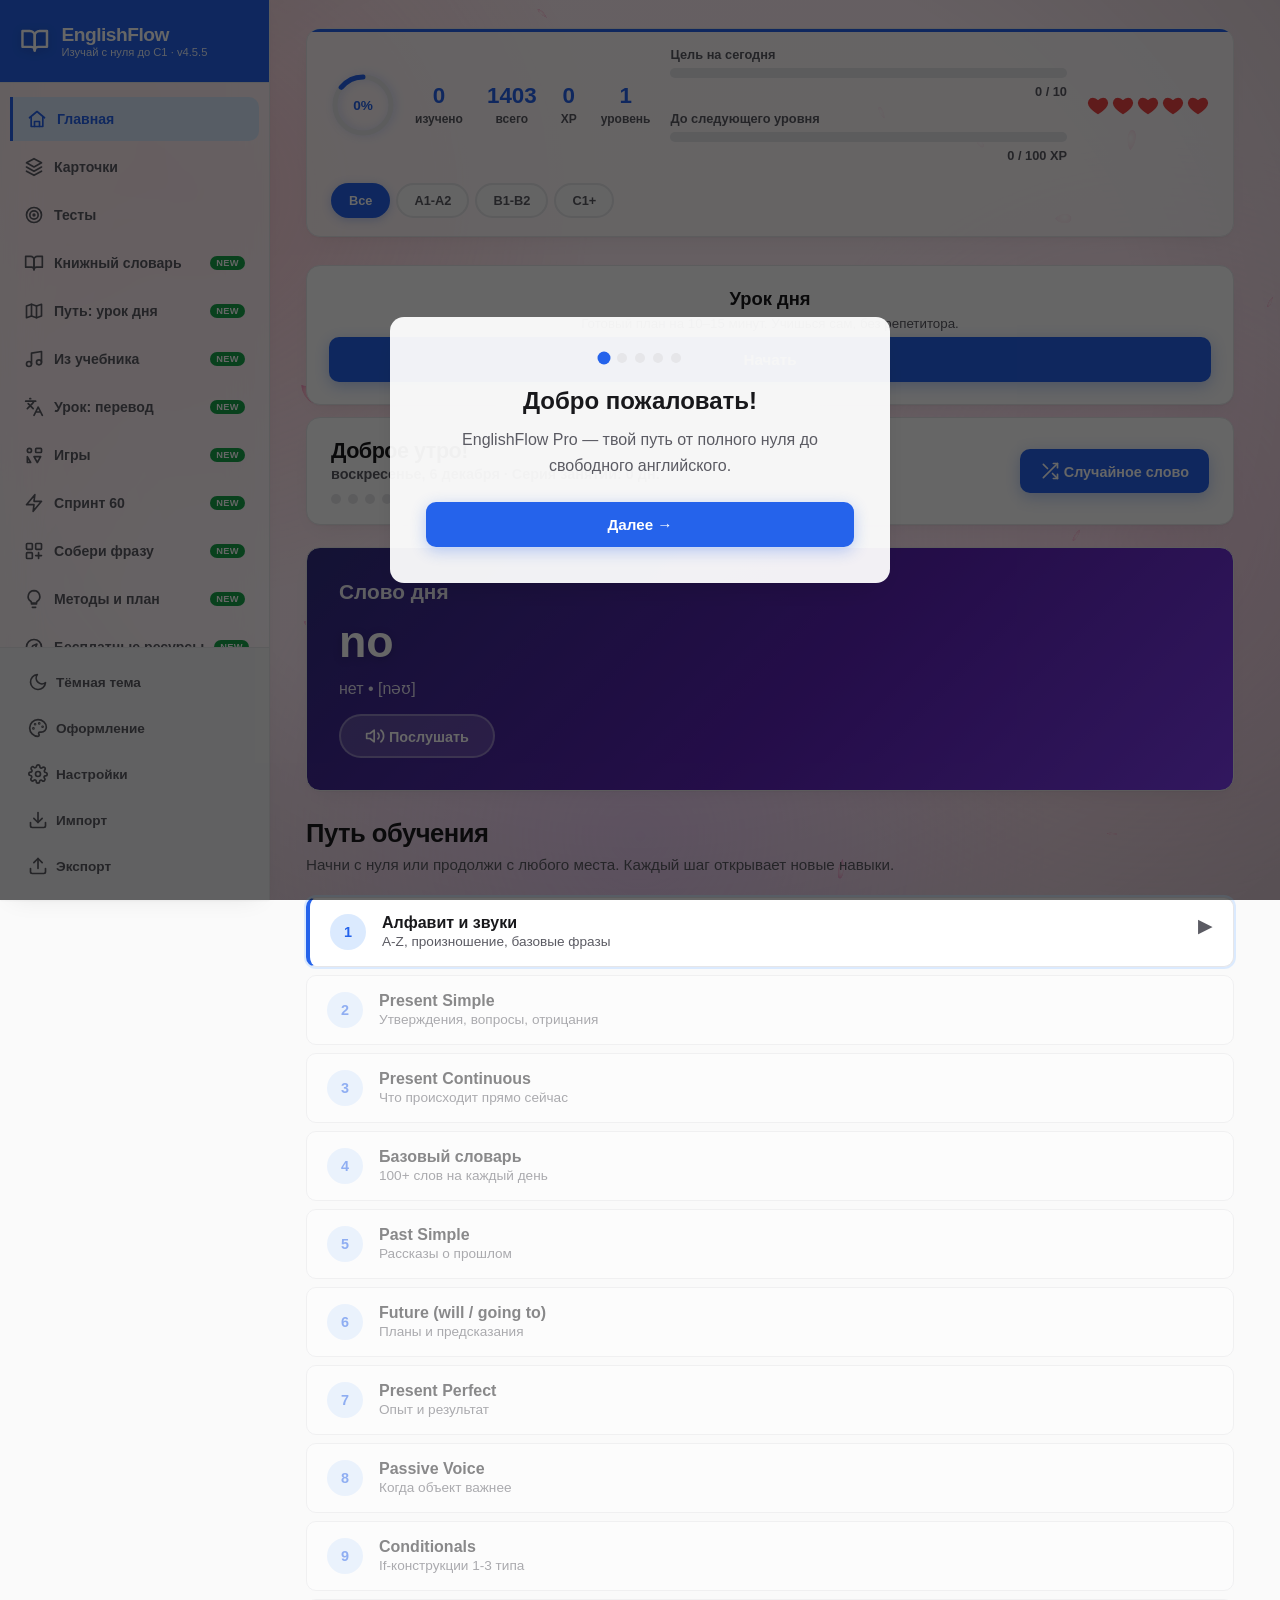
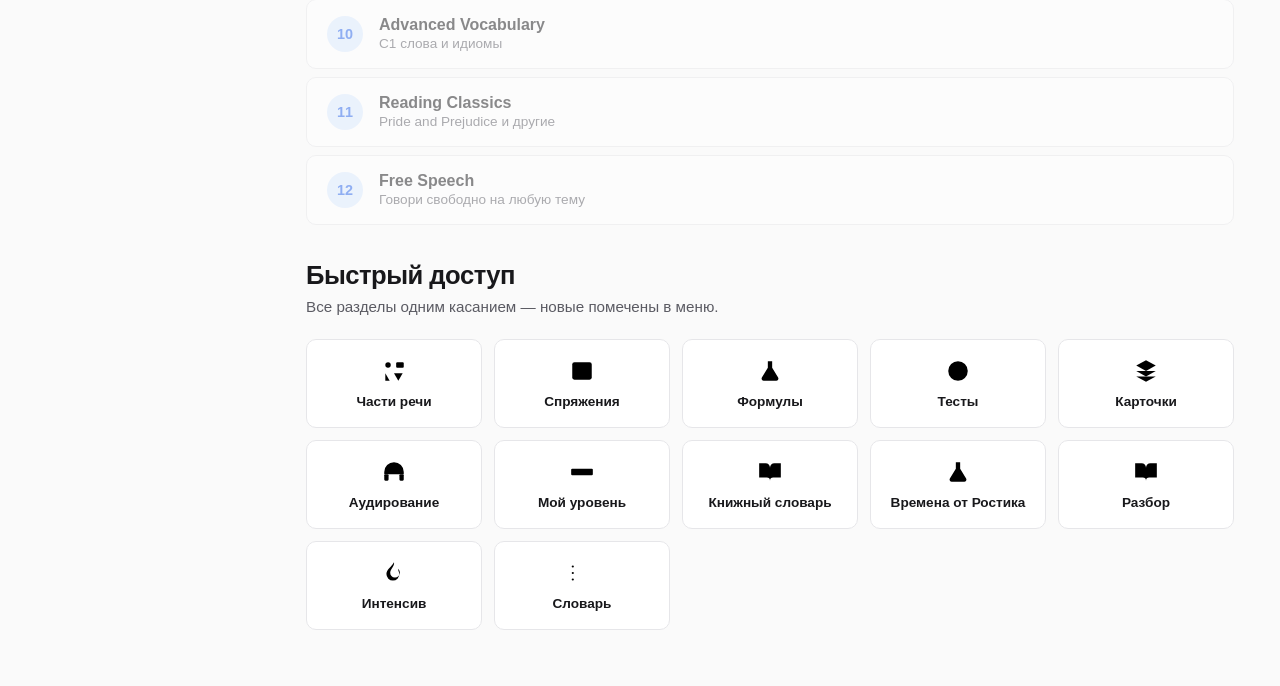
==== commit f8916053: "Rename index (1).html to index.html" ====
--- a/index.html
+++ b/index.html
@@ -681,7 +681,7 @@
       <stop offset="0%" style="stop-color:#2563eb;stop-opacity:1" />
       <stop offset="100%" style="stop-color:#10b981;stop-opacity:1" />
     </linearGradient>
-    <symbol id="i-home" viewBox="0 0 24 24"><path d="M3 10.5 12 3l9 7.5"/><path d="M5 9.5V21h14V9.5"/><path d="M9 21v-6h6v6"/></symbol>
+    <symbol id="i-zap" viewBox="0 0 24 24"><polygon points="13 2 3 14 12 14 11 22 21 10 12 10 13 2"/></symbol><symbol id="i-check" viewBox="0 0 24 24"><path d="M20 6 9 17l-5-5"/></symbol><symbol id="i-x" viewBox="0 0 24 24"><path d="M18 6 6 18M6 6l12 12"/></symbol><symbol id="i-rocket" viewBox="0 0 24 24"><path d="M4.5 16.5c-1.5 1.3-2 5-2 5s3.7-.5 5-2c.7-.8.7-2.1-.1-2.9-.8-.8-2.1-.8-2.9-.1z"/><path d="m12 15-3-3a22 22 0 0 1 2-3.95A12.9 12.9 0 0 1 22 2c0 2.7-.8 7.5-6 11a22 22 0 0 1-4 2z"/><path d="M9 12H4s.55-3.03 2-4c1.62-1.08 5 0 5 0M12 15v5s3.03-.55 4-2c1.08-1.62 0-5 0-5"/></symbol><symbol id="i-bulb" viewBox="0 0 24 24"><path d="M9 18h6M10 22h4"/><path d="M12 2a7 7 0 0 0-4 12.7c.6.5 1 1.3 1 2.3h6c0-1 .4-1.8 1-2.3A7 7 0 0 0 12 2z"/></symbol><symbol id="i-speaker" viewBox="0 0 24 24"><path d="M11 5 6 9H2v6h4l5 4V5z"/><path d="M15.5 8.5a5 5 0 0 1 0 7M19 5a10 10 0 0 1 0 14"/></symbol><symbol id="i-music" viewBox="0 0 24 24"><path d="M9 18V5l12-2v13"/><circle cx="6" cy="18" r="3"/><circle cx="18" cy="16" r="3"/></symbol><symbol id="i-star" viewBox="0 0 24 24"><polygon points="12 2 15.1 8.6 22 9.3 17 14 18.2 21 12 17.7 5.8 21 7 14 2 9.3 8.9 8.6 12 2"/></symbol><symbol id="i-heart" viewBox="0 0 24 24"><path d="M19 14c1.5-1.5 3-3.2 3-5.5A5.5 5.5 0 0 0 16.5 3c-1.8 0-3 .5-4.5 2-1.5-1.5-2.7-2-4.5-2A5.5 5.5 0 0 0 2 8.5c0 2.3 1.5 4 3 5.5l7 7z"/></symbol><symbol id="i-trash" viewBox="0 0 24 24"><path d="M3 6h18M8 6V4h8v2M6 6l1 14h10l1-14"/></symbol><symbol id="i-clock" viewBox="0 0 24 24"><circle cx="12" cy="12" r="9"/><path d="M12 7v5l3 2"/></symbol><symbol id="i-palette" viewBox="0 0 24 24"><circle cx="13.5" cy="6.5" r=".6"/><circle cx="17.5" cy="10.5" r=".6"/><circle cx="8.5" cy="7.5" r=".6"/><circle cx="6.5" cy="12.5" r=".6"/><path d="M12 2C6.5 2 2 6.5 2 12s4.5 10 10 10c.9 0 1.5-.7 1.5-1.5 0-.4-.2-.8-.4-1-.3-.3-.4-.6-.4-1 0-.8.7-1.5 1.5-1.5H16c3.3 0 6-2.7 6-6 0-4.9-4.5-9-10-9z"/></symbol><symbol id="i-flag" viewBox="0 0 24 24"><path d="M4 22V4M4 4h14l-2 4 2 4H4"/></symbol><symbol id="i-map" viewBox="0 0 24 24"><path d="M3 6l6-2 6 2 6-2v14l-6 2-6-2-6 2z"/><path d="M9 4v14M15 6v14"/></symbol><symbol id="i-pin" viewBox="0 0 24 24"><path d="M12 22s7-6.5 7-12a7 7 0 0 0-14 0c0 5.5 7 12 7 12z"/><circle cx="12" cy="10" r="2.5"/></symbol><symbol id="i-sparkles" viewBox="0 0 24 24"><path d="M12 3l1.8 5.2L19 10l-5.2 1.8L12 17l-1.8-5.2L5 10l5.2-1.8z"/><path d="M19 17v4M17 19h4"/></symbol><symbol id="i-dumbbell" viewBox="0 0 24 24"><path d="M6 7v10M3 9v6M18 7v10M21 9v6M6 12h12"/></symbol><symbol id="i-sprout" viewBox="0 0 24 24"><path d="M12 21v-8"/><path d="M12 13c0-4 3-6 7-6 0 4-3 6-7 6zM12 15c0-3-2-5-6-5 0 3 2 5 6 5z"/></symbol><symbol id="i-save" viewBox="0 0 24 24"><path d="M5 3h12l4 4v14H5z"/><path d="M8 3v6h8V3M8 21v-7h8v7"/></symbol><symbol id="i-compass" viewBox="0 0 24 24"><circle cx="12" cy="12" r="9"/><path d="m15.5 8.5-2 5-5 2 2-5z"/></symbol><symbol id="i-dot" viewBox="0 0 24 24"><circle cx="12" cy="12" r="6"/></symbol><symbol id="i-menu" viewBox="0 0 24 24"><path d="M4 6h16M4 12h16M4 18h16"/></symbol><symbol id="i-languages" viewBox="0 0 24 24"><path d="m5 8 6 6M4 14l6-6 2-3M2 5h12M7 2h1M22 22l-5-10-5 10M14 18h6"/></symbol><symbol id="i-blocks" viewBox="0 0 24 24"><rect x="3" y="3" width="7" height="7" rx="1"/><rect x="14" y="3" width="7" height="7" rx="1"/><rect x="3" y="14" width="7" height="7" rx="1"/><path d="M14 17.5h7M17.5 14v7"/></symbol><symbol id="i-home" viewBox="0 0 24 24"><path d="M3 10.5 12 3l9 7.5"/><path d="M5 9.5V21h14V9.5"/><path d="M9 21v-6h6v6"/></symbol>
     <symbol id="i-layers" viewBox="0 0 24 24"><path d="m12 2 9 5-9 5-9-5 9-5z"/><path d="m3 12 9 5 9-5"/><path d="m3 17 9 5 9-5"/></symbol>
     <symbol id="i-target" viewBox="0 0 24 24"><circle cx="12" cy="12" r="9"/><circle cx="12" cy="12" r="5"/><circle cx="12" cy="12" r="1"/></symbol>
     <symbol id="i-pen" viewBox="0 0 24 24"><path d="M12 20h9"/><path d="M16.5 3.5a2.1 2.1 0 0 1 3 3L7 19l-4 1 1-4z"/></symbol>
@@ -2215,9 +2215,11 @@
 ];
 VOCAB_DATA.push(...NEW_WORD_CATS);
 
-const ALL_WORDS = [];
+VOCAB_DATA.push(...[{"category": "Verbs Plus", "level": "B1", "words": [{"word": "achieve", "trans": "", "phon": "", "ru": "достигать", "ex": ""}, {"word": "afford", "trans": "", "phon": "", "ru": "позволить себе", "ex": ""}, {"word": "agree", "trans": "", "phon": "", "ru": "соглашаться", "ex": ""}, {"word": "allow", "trans": "", "phon": "", "ru": "разрешать", "ex": ""}, {"word": "announce", "trans": "", "phon": "", "ru": "объявлять", "ex": ""}, {"word": "appear", "trans": "", "phon": "", "ru": "появляться", "ex": ""}, {"word": "arrange", "trans": "", "phon": "", "ru": "организовывать", "ex": ""}, {"word": "attend", "trans": "", "phon": "", "ru": "посещать", "ex": ""}, {"word": "avoid", "trans": "", "phon": "", "ru": "избегать", "ex": ""}, {"word": "borrow", "trans": "", "phon": "", "ru": "брать взаймы", "ex": ""}, {"word": "breathe", "trans": "", "phon": "", "ru": "дышать", "ex": ""}, {"word": "cancel", "trans": "", "phon": "", "ru": "отменять", "ex": ""}, {"word": "carry", "trans": "", "phon": "", "ru": "нести", "ex": ""}, {"word": "catch", "trans": "", "phon": "", "ru": "ловить", "ex": ""}, {"word": "celebrate", "trans": "", "phon": "", "ru": "праздновать", "ex": ""}, {"word": "challenge", "trans": "", "phon": "", "ru": "бросать вызов", "ex": ""}, {"word": "choose", "trans": "", "phon": "", "ru": "выбирать", "ex": ""}, {"word": "climb", "trans": "", "phon": "", "ru": "взбираться", "ex": ""}, {"word": "collect", "trans": "", "phon": "", "ru": "собирать", "ex": ""}, {"word": "compare", "trans": "", "phon": "", "ru": "сравнивать", "ex": ""}, {"word": "complain", "trans": "", "phon": "", "ru": "жаловаться", "ex": ""}, {"word": "consider", "trans": "", "phon": "", "ru": "обдумывать", "ex": ""}, {"word": "create", "trans": "", "phon": "", "ru": "создавать", "ex": ""}, {"word": "decide", "trans": "", "phon": "", "ru": "решать", "ex": ""}, {"word": "deliver", "trans": "", "phon": "", "ru": "доставлять", "ex": ""}, {"word": "describe", "trans": "", "phon": "", "ru": "описывать", "ex": ""}, {"word": "develop", "trans": "", "phon": "", "ru": "развивать", "ex": ""}, {"word": "discover", "trans": "", "phon": "", "ru": "открывать", "ex": ""}, {"word": "discuss", "trans": "", "phon": "", "ru": "обсуждать", "ex": ""}, {"word": "earn", "trans": "", "phon": "", "ru": "зарабатывать", "ex": ""}, {"word": "enjoy", "trans": "", "phon": "", "ru": "наслаждаться", "ex": ""}, {"word": "escape", "trans": "", "phon": "", "ru": "убегать", "ex": ""}, {"word": "examine", "trans": "", "phon": "", "ru": "исследовать", "ex": ""}, {"word": "expect", "trans": "", "phon": "", "ru": "ожидать", "ex": ""}, {"word": "explain", "trans": "", "phon": "", "ru": "объяснять", "ex": ""}, {"word": "fail", "trans": "", "phon": "", "ru": "терпеть неудачу", "ex": ""}, {"word": "forget", "trans": "", "phon": "", "ru": "забывать", "ex": ""}, {"word": "forgive", "trans": "", "phon": "", "ru": "прощать", "ex": ""}, {"word": "gather", "trans": "", "phon": "", "ru": "собирать(ся)", "ex": ""}, {"word": "hide", "trans": "", "phon": "", "ru": "прятать", "ex": ""}, {"word": "hope", "trans": "", "phon": "", "ru": "надеяться", "ex": ""}, {"word": "improve", "trans": "", "phon": "", "ru": "улучшать", "ex": ""}, {"word": "include", "trans": "", "phon": "", "ru": "включать", "ex": ""}, {"word": "increase", "trans": "", "phon": "", "ru": "увеличивать", "ex": ""}, {"word": "invite", "trans": "", "phon": "", "ru": "приглашать", "ex": ""}, {"word": "join", "trans": "", "phon": "", "ru": "присоединяться", "ex": ""}, {"word": "lend", "trans": "", "phon": "", "ru": "одалживать", "ex": ""}, {"word": "manage", "trans": "", "phon": "", "ru": "справляться", "ex": ""}, {"word": "mention", "trans": "", "phon": "", "ru": "упоминать", "ex": ""}, {"word": "notice", "trans": "", "phon": "", "ru": "замечать", "ex": ""}, {"word": "offer", "trans": "", "phon": "", "ru": "предлагать", "ex": ""}, {"word": "prefer", "trans": "", "phon": "", "ru": "предпочитать", "ex": ""}, {"word": "prepare", "trans": "", "phon": "", "ru": "готовить", "ex": ""}, {"word": "promise", "trans": "", "phon": "", "ru": "обещать", "ex": ""}, {"word": "protect", "trans": "", "phon": "", "ru": "защищать", "ex": ""}, {"word": "realise", "trans": "", "phon": "", "ru": "осознавать", "ex": ""}, {"word": "recommend", "trans": "", "phon": "", "ru": "рекомендовать", "ex": ""}, {"word": "refuse", "trans": "", "phon": "", "ru": "отказываться", "ex": ""}, {"word": "remember", "trans": "", "phon": "", "ru": "помнить", "ex": ""}, {"word": "repeat", "trans": "", "phon": "", "ru": "повторять", "ex": ""}, {"word": "reply", "trans": "", "phon": "", "ru": "отвечать", "ex": ""}, {"word": "rescue", "trans": "", "phon": "", "ru": "спасать", "ex": ""}, {"word": "share", "trans": "", "phon": "", "ru": "делиться", "ex": ""}, {"word": "suggest", "trans": "", "phon": "", "ru": "предлагать идею", "ex": ""}, {"word": "suppose", "trans": "", "phon": "", "ru": "предполагать", "ex": ""}, {"word": "surprise", "trans": "", "phon": "", "ru": "удивлять", "ex": ""}, {"word": "teach", "trans": "", "phon": "", "ru": "учить кого-то", "ex": ""}, {"word": "throw", "trans": "", "phon": "", "ru": "бросать", "ex": ""}, {"word": "translate", "trans": "", "phon": "", "ru": "переводить", "ex": ""}, {"word": "trust", "trans": "", "phon": "", "ru": "доверять", "ex": ""}, {"word": "wonder", "trans": "", "phon": "", "ru": "гадать, интересоваться", "ex": ""}, {"word": "warn", "trans": "", "phon": "", "ru": "предупреждать", "ex": ""}]}, {"category": "Adjectives Plus", "level": "B1", "words": [{"word": "ancient", "trans": "", "phon": "", "ru": "древний", "ex": ""}, {"word": "awful", "trans": "", "phon": "", "ru": "ужасный", "ex": ""}, {"word": "brave", "trans": "", "phon": "", "ru": "храбрый", "ex": ""}, {"word": "brilliant", "trans": "", "phon": "", "ru": "блестящий", "ex": ""}, {"word": "cheap", "trans": "", "phon": "", "ru": "дешёвый", "ex": ""}, {"word": "clever", "trans": "", "phon": "", "ru": "умный", "ex": ""}, {"word": "common", "trans": "", "phon": "", "ru": "обычный", "ex": ""}, {"word": "correct", "trans": "", "phon": "", "ru": "правильный", "ex": ""}, {"word": "crazy", "trans": "", "phon": "", "ru": "сумасшедший", "ex": ""}, {"word": "dangerous", "trans": "", "phon": "", "ru": "опасный", "ex": ""}, {"word": "delicious", "trans": "", "phon": "", "ru": "очень вкусный", "ex": ""}, {"word": "difficult", "trans": "", "phon": "", "ru": "трудный", "ex": ""}, {"word": "dirty", "trans": "", "phon": "", "ru": "грязный", "ex": ""}, {"word": "empty", "trans": "", "phon": "", "ru": "пустой", "ex": ""}, {"word": "enormous", "trans": "", "phon": "", "ru": "огромный", "ex": ""}, {"word": "excellent", "trans": "", "phon": "", "ru": "отличный", "ex": ""}, {"word": "expensive", "trans": "", "phon": "", "ru": "дорогой", "ex": ""}, {"word": "familiar", "trans": "", "phon": "", "ru": "знакомый", "ex": ""}, {"word": "famous", "trans": "", "phon": "", "ru": "знаменитый", "ex": ""}, {"word": "fantastic", "trans": "", "phon": "", "ru": "фантастический", "ex": ""}, {"word": "fresh", "trans": "", "phon": "", "ru": "свежий", "ex": ""}, {"word": "generous", "trans": "", "phon": "", "ru": "щедрый", "ex": ""}, {"word": "gentle", "trans": "", "phon": "", "ru": "нежный", "ex": ""}, {"word": "huge", "trans": "", "phon": "", "ru": "громадный", "ex": ""}, {"word": "honest", "trans": "", "phon": "", "ru": "честный", "ex": ""}, {"word": "important", "trans": "", "phon": "", "ru": "важный", "ex": ""}, {"word": "impossible", "trans": "", "phon": "", "ru": "невозможный", "ex": ""}, {"word": "lazy", "trans": "", "phon": "", "ru": "ленивый", "ex": ""}, {"word": "lonely", "trans": "", "phon": "", "ru": "одинокий", "ex": ""}, {"word": "loud", "trans": "", "phon": "", "ru": "громкий", "ex": ""}, {"word": "modern", "trans": "", "phon": "", "ru": "современный", "ex": ""}, {"word": "narrow", "trans": "", "phon": "", "ru": "узкий", "ex": ""}, {"word": "necessary", "trans": "", "phon": "", "ru": "необходимый", "ex": ""}, {"word": "nervous", "trans": "", "phon": "", "ru": "нервный", "ex": ""}, {"word": "polite", "trans": "", "phon": "", "ru": "вежливый", "ex": ""}, {"word": "popular", "trans": "", "phon": "", "ru": "популярный", "ex": ""}, {"word": "powerful", "trans": "", "phon": "", "ru": "мощный", "ex": ""}, {"word": "private", "trans": "", "phon": "", "ru": "частный", "ex": ""}, {"word": "proud", "trans": "", "phon": "", "ru": "гордый", "ex": ""}, {"word": "quiet", "trans": "", "phon": "", "ru": "тихий", "ex": ""}, {"word": "rare", "trans": "", "phon": "", "ru": "редкий", "ex": ""}, {"word": "ready", "trans": "", "phon": "", "ru": "готовый", "ex": ""}, {"word": "rich", "trans": "", "phon": "", "ru": "богатый", "ex": ""}, {"word": "rough", "trans": "", "phon": "", "ru": "грубый", "ex": ""}, {"word": "safe", "trans": "", "phon": "", "ru": "безопасный", "ex": ""}, {"word": "serious", "trans": "", "phon": "", "ru": "серьёзный", "ex": ""}, {"word": "shy", "trans": "", "phon": "", "ru": "застенчивый", "ex": ""}, {"word": "silly", "trans": "", "phon": "", "ru": "глупый", "ex": ""}, {"word": "simple", "trans": "", "phon": "", "ru": "простой", "ex": ""}, {"word": "smooth", "trans": "", "phon": "", "ru": "гладкий", "ex": ""}, {"word": "strange", "trans": "", "phon": "", "ru": "странный", "ex": ""}, {"word": "strict", "trans": "", "phon": "", "ru": "строгий", "ex": ""}, {"word": "successful", "trans": "", "phon": "", "ru": "успешный", "ex": ""}, {"word": "suitable", "trans": "", "phon": "", "ru": "подходящий", "ex": ""}, {"word": "terrible", "trans": "", "phon": "", "ru": "ужасный", "ex": ""}, {"word": "tiny", "trans": "", "phon": "", "ru": "крошечный", "ex": ""}, {"word": "tough", "trans": "", "phon": "", "ru": "жёсткий", "ex": ""}, {"word": "useful", "trans": "", "phon": "", "ru": "полезный", "ex": ""}, {"word": "wise", "trans": "", "phon": "", "ru": "мудрый", "ex": ""}, {"word": "wonderful", "trans": "", "phon": "", "ru": "чудесный", "ex": ""}]}, {"category": "Nouns Plus", "level": "B1", "words": [{"word": "advice", "trans": "", "phon": "", "ru": "совет", "ex": ""}, {"word": "adventure", "trans": "", "phon": "", "ru": "приключение", "ex": ""}, {"word": "ability", "trans": "", "phon": "", "ru": "способность", "ex": ""}, {"word": "argument", "trans": "", "phon": "", "ru": "спор", "ex": ""}, {"word": "attitude", "trans": "", "phon": "", "ru": "отношение", "ex": ""}, {"word": "audience", "trans": "", "phon": "", "ru": "аудитория", "ex": ""}, {"word": "bargain", "trans": "", "phon": "", "ru": "выгодная покупка", "ex": ""}, {"word": "benefit", "trans": "", "phon": "", "ru": "польза", "ex": ""}, {"word": "boundary", "trans": "", "phon": "", "ru": "граница", "ex": ""}, {"word": "career", "trans": "", "phon": "", "ru": "карьера", "ex": ""}, {"word": "chance", "trans": "", "phon": "", "ru": "шанс", "ex": ""}, {"word": "choice", "trans": "", "phon": "", "ru": "выбор", "ex": ""}, {"word": "climate", "trans": "", "phon": "", "ru": "климат", "ex": ""}, {"word": "community", "trans": "", "phon": "", "ru": "сообщество", "ex": ""}, {"word": "condition", "trans": "", "phon": "", "ru": "условие", "ex": ""}, {"word": "confidence", "trans": "", "phon": "", "ru": "уверенность", "ex": ""}, {"word": "control", "trans": "", "phon": "", "ru": "контроль", "ex": ""}, {"word": "courage", "trans": "", "phon": "", "ru": "храбрость", "ex": ""}, {"word": "culture", "trans": "", "phon": "", "ru": "культура", "ex": ""}, {"word": "custom", "trans": "", "phon": "", "ru": "обычай", "ex": ""}, {"word": "damage", "trans": "", "phon": "", "ru": "ущерб", "ex": ""}, {"word": "danger", "trans": "", "phon": "", "ru": "опасность", "ex": ""}, {"word": "deadline", "trans": "", "phon": "", "ru": "крайний срок", "ex": ""}, {"word": "decision", "trans": "", "phon": "", "ru": "решение", "ex": ""}, {"word": "demand", "trans": "", "phon": "", "ru": "спрос", "ex": ""}, {"word": "difference", "trans": "", "phon": "", "ru": "различие", "ex": ""}, {"word": "disaster", "trans": "", "phon": "", "ru": "катастрофа", "ex": ""}, {"word": "distance", "trans": "", "phon": "", "ru": "расстояние", "ex": ""}, {"word": "education", "trans": "", "phon": "", "ru": "образование", "ex": ""}, {"word": "effort", "trans": "", "phon": "", "ru": "усилие", "ex": ""}, {"word": "energy", "trans": "", "phon": "", "ru": "энергия", "ex": ""}, {"word": "environment", "trans": "", "phon": "", "ru": "окружающая среда", "ex": ""}, {"word": "evidence", "trans": "", "phon": "", "ru": "доказательство", "ex": ""}, {"word": "experience", "trans": "", "phon": "", "ru": "опыт", "ex": ""}, {"word": "fashion", "trans": "", "phon": "", "ru": "мода", "ex": ""}, {"word": "fortune", "trans": "", "phon": "", "ru": "удача", "ex": ""}, {"word": "freedom", "trans": "", "phon": "", "ru": "свобода", "ex": ""}, {"word": "future", "trans": "", "phon": "", "ru": "будущее", "ex": ""}, {"word": "habit", "trans": "", "phon": "", "ru": "привычка", "ex": ""}, {"word": "harm", "trans": "", "phon": "", "ru": "вред", "ex": ""}, {"word": "height", "trans": "", "phon": "", "ru": "высота", "ex": ""}, {"word": "imagination", "trans": "", "phon": "", "ru": "воображение", "ex": ""}, {"word": "income", "trans": "", "phon": "", "ru": "доход", "ex": ""}, {"word": "influence", "trans": "", "phon": "", "ru": "влияние", "ex": ""}, {"word": "knowledge", "trans": "", "phon": "", "ru": "знание", "ex": ""}, {"word": "luck", "trans": "", "phon": "", "ru": "везение", "ex": ""}, {"word": "memory", "trans": "", "phon": "", "ru": "память", "ex": ""}, {"word": "mistake", "trans": "", "phon": "", "ru": "ошибка", "ex": ""}, {"word": "opinion", "trans": "", "phon": "", "ru": "мнение", "ex": ""}, {"word": "opportunity", "trans": "", "phon": "", "ru": "возможность", "ex": ""}, {"word": "pleasure", "trans": "", "phon": "", "ru": "удовольствие", "ex": ""}, {"word": "pressure", "trans": "", "phon": "", "ru": "давление", "ex": ""}, {"word": "purpose", "trans": "", "phon": "", "ru": "цель", "ex": ""}, {"word": "reason", "trans": "", "phon": "", "ru": "причина", "ex": ""}, {"word": "result", "trans": "", "phon": "", "ru": "результат", "ex": ""}, {"word": "risk", "trans": "", "phon": "", "ru": "риск", "ex": ""}, {"word": "silence", "trans": "", "phon": "", "ru": "тишина", "ex": ""}, {"word": "society", "trans": "", "phon": "", "ru": "общество", "ex": ""}, {"word": "solution", "trans": "", "phon": "", "ru": "решение проблемы", "ex": ""}, {"word": "success", "trans": "", "phon": "", "ru": "успех", "ex": ""}, {"word": "support", "trans": "", "phon": "", "ru": "поддержка", "ex": ""}, {"word": "tradition", "trans": "", "phon": "", "ru": "традиция", "ex": ""}, {"word": "view", "trans": "", "phon": "", "ru": "вид, взгляд", "ex": ""}, {"word": "wealth", "trans": "", "phon": "", "ru": "богатство", "ex": ""}]}, {"category": "Music and Culture", "level": "B1", "words": [{"word": "band", "trans": "", "phon": "", "ru": "группа", "ex": ""}, {"word": "singer", "trans": "", "phon": "", "ru": "певец", "ex": ""}, {"word": "guitar", "trans": "", "phon": "", "ru": "гитара", "ex": ""}, {"word": "drums", "trans": "", "phon": "", "ru": "барабаны", "ex": ""}, {"word": "piano", "trans": "", "phon": "", "ru": "пианино", "ex": ""}, {"word": "violin", "trans": "", "phon": "", "ru": "скрипка", "ex": ""}, {"word": "concert", "trans": "", "phon": "", "ru": "концерт", "ex": ""}, {"word": "festival", "trans": "", "phon": "", "ru": "фестиваль", "ex": ""}, {"word": "fan", "trans": "", "phon": "", "ru": "поклонник", "ex": ""}, {"word": "hit", "trans": "", "phon": "", "ru": "хит", "ex": ""}, {"word": "single", "trans": "", "phon": "", "ru": "сингл", "ex": ""}, {"word": "record label", "trans": "", "phon": "", "ru": "звукозаписывающая компания", "ex": ""}, {"word": "melody", "trans": "", "phon": "", "ru": "мелодия", "ex": ""}, {"word": "tune", "trans": "", "phon": "", "ru": "мотив", "ex": ""}, {"word": "beat", "trans": "", "phon": "", "ru": "бит", "ex": ""}, {"word": "chorus", "trans": "", "phon": "", "ru": "припев", "ex": ""}, {"word": "verse", "trans": "", "phon": "", "ru": "куплет", "ex": ""}, {"word": "composer", "trans": "", "phon": "", "ru": "композитор", "ex": ""}, {"word": "orchestra", "trans": "", "phon": "", "ru": "оркестр", "ex": ""}, {"word": "microphone", "trans": "", "phon": "", "ru": "микрофон", "ex": ""}, {"word": "headphones", "trans": "", "phon": "", "ru": "наушники", "ex": ""}, {"word": "speaker", "trans": "", "phon": "", "ru": "колонка", "ex": ""}, {"word": "playlist", "trans": "", "phon": "", "ru": "плейлист", "ex": ""}, {"word": "podcast", "trans": "", "phon": "", "ru": "подкаст", "ex": ""}, {"word": "talent", "trans": "", "phon": "", "ru": "талант", "ex": ""}, {"word": "perform", "trans": "", "phon": "", "ru": "выступать", "ex": ""}, {"word": "applaud", "trans": "", "phon": "", "ru": "аплодировать", "ex": ""}, {"word": "rehearsal", "trans": "", "phon": "", "ru": "репетиция", "ex": ""}, {"word": "soundtrack", "trans": "", "phon": "", "ru": "саундтрек", "ex": ""}, {"word": "ticket", "trans": "", "phon": "", "ru": "билет", "ex": ""}, {"word": "backstage", "trans": "", "phon": "", "ru": "за кулисами", "ex": ""}, {"word": "celebrity", "trans": "", "phon": "", "ru": "знаменитость", "ex": ""}, {"word": "genre", "trans": "", "phon": "", "ru": "жанр", "ex": ""}, {"word": "pop", "trans": "", "phon": "", "ru": "поп-музыка", "ex": ""}, {"word": "jazz", "trans": "", "phon": "", "ru": "джаз", "ex": ""}, {"word": "rap", "trans": "", "phon": "", "ru": "рэп", "ex": ""}, {"word": "classical", "trans": "", "phon": "", "ru": "классический", "ex": ""}, {"word": "volume", "trans": "", "phon": "", "ru": "громкость", "ex": ""}, {"word": "stream", "trans": "", "phon": "", "ru": "слушать онлайн", "ex": ""}, {"word": "cover", "trans": "", "phon": "", "ru": "кавер-версия", "ex": ""}, {"word": "remix", "trans": "", "phon": "", "ru": "ремикс", "ex": ""}, {"word": "debut", "trans": "", "phon": "", "ru": "дебют", "ex": ""}, {"word": "lead singer", "trans": "", "phon": "", "ru": "солист", "ex": ""}, {"word": "fame", "trans": "", "phon": "", "ru": "слава", "ex": ""}, {"word": "review", "trans": "", "phon": "", "ru": "рецензия", "ex": ""}]}, {"category": "Travel Plus", "level": "A2", "words": [{"word": "airport", "trans": "", "phon": "", "ru": "аэропорт", "ex": ""}, {"word": "flight", "trans": "", "phon": "", "ru": "рейс", "ex": ""}, {"word": "passport", "trans": "", "phon": "", "ru": "паспорт", "ex": ""}, {"word": "luggage", "trans": "", "phon": "", "ru": "багаж", "ex": ""}, {"word": "suitcase", "trans": "", "phon": "", "ru": "чемодан", "ex": ""}, {"word": "departure", "trans": "", "phon": "", "ru": "отправление", "ex": ""}, {"word": "arrival", "trans": "", "phon": "", "ru": "прибытие", "ex": ""}, {"word": "delay", "trans": "", "phon": "", "ru": "задержка", "ex": ""}, {"word": "platform", "trans": "", "phon": "", "ru": "платформа", "ex": ""}, {"word": "journey", "trans": "", "phon": "", "ru": "поездка", "ex": ""}, {"word": "trip", "trans": "", "phon": "", "ru": "короткая поездка", "ex": ""}, {"word": "tourist", "trans": "", "phon": "", "ru": "турист", "ex": ""}, {"word": "guide", "trans": "", "phon": "", "ru": "гид", "ex": ""}, {"word": "map", "trans": "", "phon": "", "ru": "карта", "ex": ""}, {"word": "sightseeing", "trans": "", "phon": "", "ru": "осмотр достопримечательностей", "ex": ""}, {"word": "souvenir", "trans": "", "phon": "", "ru": "сувенир", "ex": ""}, {"word": "hotel", "trans": "", "phon": "", "ru": "отель", "ex": ""}, {"word": "reception", "trans": "", "phon": "", "ru": "стойка регистрации", "ex": ""}, {"word": "reservation", "trans": "", "phon": "", "ru": "бронирование", "ex": ""}, {"word": "single room", "trans": "", "phon": "", "ru": "одноместный номер", "ex": ""}, {"word": "double room", "trans": "", "phon": "", "ru": "двухместный номер", "ex": ""}, {"word": "check in", "trans": "", "phon": "", "ru": "регистрироваться", "ex": ""}, {"word": "check out", "trans": "", "phon": "", "ru": "выезжать из отеля", "ex": ""}, {"word": "customs", "trans": "", "phon": "", "ru": "таможня", "ex": ""}, {"word": "border", "trans": "", "phon": "", "ru": "граница", "ex": ""}, {"word": "visa", "trans": "", "phon": "", "ru": "виза", "ex": ""}, {"word": "abroad", "trans": "", "phon": "", "ru": "за границей", "ex": ""}, {"word": "destination", "trans": "", "phon": "", "ru": "пункт назначения", "ex": ""}, {"word": "harbour", "trans": "", "phon": "", "ru": "гавань", "ex": ""}, {"word": "ferry", "trans": "", "phon": "", "ru": "паром", "ex": ""}, {"word": "cruise", "trans": "", "phon": "", "ru": "круиз", "ex": ""}, {"word": "backpack", "trans": "", "phon": "", "ru": "рюкзак", "ex": ""}, {"word": "tent", "trans": "", "phon": "", "ru": "палатка", "ex": ""}, {"word": "campsite", "trans": "", "phon": "", "ru": "кемпинг", "ex": ""}, {"word": "itinerary", "trans": "", "phon": "", "ru": "маршрут", "ex": ""}, {"word": "timetable", "trans": "", "phon": "", "ru": "расписание", "ex": ""}, {"word": "fare", "trans": "", "phon": "", "ru": "стоимость проезда", "ex": ""}, {"word": "seat", "trans": "", "phon": "", "ru": "место", "ex": ""}, {"word": "aisle", "trans": "", "phon": "", "ru": "проход", "ex": ""}, {"word": "board", "trans": "", "phon": "", "ru": "садиться на борт", "ex": ""}, {"word": "land", "trans": "", "phon": "", "ru": "приземляться", "ex": ""}, {"word": "take off", "trans": "", "phon": "", "ru": "взлетать", "ex": ""}, {"word": "currency", "trans": "", "phon": "", "ru": "валюта", "ex": ""}, {"word": "exchange", "trans": "", "phon": "", "ru": "обмен", "ex": ""}]}, {"category": "Work and Business", "level": "B2", "words": [{"word": "employer", "trans": "", "phon": "", "ru": "работодатель", "ex": ""}, {"word": "employee", "trans": "", "phon": "", "ru": "сотрудник", "ex": ""}, {"word": "colleague", "trans": "", "phon": "", "ru": "коллега", "ex": ""}, {"word": "manager", "trans": "", "phon": "", "ru": "менеджер", "ex": ""}, {"word": "salary", "trans": "", "phon": "", "ru": "зарплата", "ex": ""}, {"word": "wage", "trans": "", "phon": "", "ru": "оплата труда", "ex": ""}, {"word": "contract", "trans": "", "phon": "", "ru": "контракт", "ex": ""}, {"word": "interview", "trans": "", "phon": "", "ru": "собеседование", "ex": ""}, {"word": "applicant", "trans": "", "phon": "", "ru": "кандидат", "ex": ""}, {"word": "promotion", "trans": "", "phon": "", "ru": "повышение", "ex": ""}, {"word": "retire", "trans": "", "phon": "", "ru": "уходить на пенсию", "ex": ""}, {"word": "unemployed", "trans": "", "phon": "", "ru": "безработный", "ex": ""}, {"word": "profit", "trans": "", "phon": "", "ru": "прибыль", "ex": ""}, {"word": "loss", "trans": "", "phon": "", "ru": "убыток", "ex": ""}, {"word": "budget", "trans": "", "phon": "", "ru": "бюджет", "ex": ""}, {"word": "invoice", "trans": "", "phon": "", "ru": "счёт-фактура", "ex": ""}, {"word": "customer", "trans": "", "phon": "", "ru": "покупатель", "ex": ""}, {"word": "client", "trans": "", "phon": "", "ru": "заказчик", "ex": ""}, {"word": "supplier", "trans": "", "phon": "", "ru": "поставщик", "ex": ""}, {"word": "deal", "trans": "", "phon": "", "ru": "сделка", "ex": ""}, {"word": "negotiate", "trans": "", "phon": "", "ru": "вести переговоры", "ex": ""}, {"word": "meeting", "trans": "", "phon": "", "ru": "встреча", "ex": ""}, {"word": "agenda", "trans": "", "phon": "", "ru": "повестка дня", "ex": ""}, {"word": "task", "trans": "", "phon": "", "ru": "задача", "ex": ""}, {"word": "project", "trans": "", "phon": "", "ru": "проект", "ex": ""}, {"word": "team", "trans": "", "phon": "", "ru": "команда", "ex": ""}, {"word": "staff", "trans": "", "phon": "", "ru": "персонал", "ex": ""}, {"word": "department", "trans": "", "phon": "", "ru": "отдел", "ex": ""}, {"word": "office", "trans": "", "phon": "", "ru": "офис", "ex": ""}, {"word": "shift", "trans": "", "phon": "", "ru": "смена", "ex": ""}, {"word": "overtime", "trans": "", "phon": "", "ru": "сверхурочные", "ex": ""}, {"word": "training", "trans": "", "phon": "", "ru": "обучение", "ex": ""}, {"word": "skill", "trans": "", "phon": "", "ru": "навык", "ex": ""}, {"word": "qualification", "trans": "", "phon": "", "ru": "квалификация", "ex": ""}, {"word": "responsibility", "trans": "", "phon": "", "ru": "ответственность", "ex": ""}, {"word": "resign", "trans": "", "phon": "", "ru": "увольняться", "ex": ""}, {"word": "fire", "trans": "", "phon": "", "ru": "увольнять", "ex": ""}, {"word": "hire", "trans": "", "phon": "", "ru": "нанимать", "ex": ""}, {"word": "apply for", "trans": "", "phon": "", "ru": "подавать заявку", "ex": ""}, {"word": "appointment", "trans": "", "phon": "", "ru": "назначенная встреча", "ex": ""}, {"word": "schedule", "trans": "", "phon": "", "ru": "график", "ex": ""}, {"word": "trade", "trans": "", "phon": "", "ru": "торговля", "ex": ""}, {"word": "market", "trans": "", "phon": "", "ru": "рынок", "ex": ""}, {"word": "advertise", "trans": "", "phon": "", "ru": "рекламировать", "ex": ""}, {"word": "brand", "trans": "", "phon": "", "ru": "бренд", "ex": ""}, {"word": "launch", "trans": "", "phon": "", "ru": "запускать", "ex": ""}, {"word": "competitor", "trans": "", "phon": "", "ru": "конкурент", "ex": ""}, {"word": "merge", "trans": "", "phon": "", "ru": "сливаться", "ex": ""}]}, {"category": "Technology Plus", "level": "B1", "words": [{"word": "computer", "trans": "", "phon": "", "ru": "компьютер", "ex": ""}, {"word": "laptop", "trans": "", "phon": "", "ru": "ноутбук", "ex": ""}, {"word": "screen", "trans": "", "phon": "", "ru": "экран", "ex": ""}, {"word": "keyboard", "trans": "", "phon": "", "ru": "клавиатура", "ex": ""}, {"word": "mouse", "trans": "", "phon": "", "ru": "мышь", "ex": ""}, {"word": "password", "trans": "", "phon": "", "ru": "пароль", "ex": ""}, {"word": "username", "trans": "", "phon": "", "ru": "имя пользователя", "ex": ""}, {"word": "account", "trans": "", "phon": "", "ru": "аккаунт", "ex": ""}, {"word": "app", "trans": "", "phon": "", "ru": "приложение", "ex": ""}, {"word": "software", "trans": "", "phon": "", "ru": "программное обеспечение", "ex": ""}, {"word": "hardware", "trans": "", "phon": "", "ru": "оборудование", "ex": ""}, {"word": "website", "trans": "", "phon": "", "ru": "сайт", "ex": ""}, {"word": "browser", "trans": "", "phon": "", "ru": "браузер", "ex": ""}, {"word": "search engine", "trans": "", "phon": "", "ru": "поисковик", "ex": ""}, {"word": "link", "trans": "", "phon": "", "ru": "ссылка", "ex": ""}, {"word": "email", "trans": "", "phon": "", "ru": "электронная почта", "ex": ""}, {"word": "attachment", "trans": "", "phon": "", "ru": "вложение", "ex": ""}, {"word": "file", "trans": "", "phon": "", "ru": "файл", "ex": ""}, {"word": "folder", "trans": "", "phon": "", "ru": "папка", "ex": ""}, {"word": "upload", "trans": "", "phon": "", "ru": "загружать", "ex": ""}, {"word": "install", "trans": "", "phon": "", "ru": "устанавливать", "ex": ""}, {"word": "update", "trans": "", "phon": "", "ru": "обновление", "ex": ""}, {"word": "delete", "trans": "", "phon": "", "ru": "удалять", "ex": ""}, {"word": "save", "trans": "", "phon": "", "ru": "сохранять", "ex": ""}, {"word": "copy", "trans": "", "phon": "", "ru": "копировать", "ex": ""}, {"word": "paste", "trans": "", "phon": "", "ru": "вставлять", "ex": ""}, {"word": "click", "trans": "", "phon": "", "ru": "щёлкать", "ex": ""}, {"word": "scroll", "trans": "", "phon": "", "ru": "прокручивать", "ex": ""}, {"word": "network", "trans": "", "phon": "", "ru": "сеть", "ex": ""}, {"word": "wireless", "trans": "", "phon": "", "ru": "беспроводной", "ex": ""}, {"word": "battery", "trans": "", "phon": "", "ru": "аккумулятор", "ex": ""}, {"word": "charger", "trans": "", "phon": "", "ru": "зарядное устройство", "ex": ""}, {"word": "cable", "trans": "", "phon": "", "ru": "кабель", "ex": ""}, {"word": "data", "trans": "", "phon": "", "ru": "данные", "ex": ""}, {"word": "server", "trans": "", "phon": "", "ru": "сервер", "ex": ""}, {"word": "cloud", "trans": "", "phon": "", "ru": "облако", "ex": ""}, {"word": "code", "trans": "", "phon": "", "ru": "код", "ex": ""}, {"word": "robot", "trans": "", "phon": "", "ru": "робот", "ex": ""}, {"word": "artificial intelligence", "trans": "", "phon": "", "ru": "искусственный интеллект", "ex": ""}, {"word": "virus", "trans": "", "phon": "", "ru": "вирус", "ex": ""}, {"word": "hacker", "trans": "", "phon": "", "ru": "хакер", "ex": ""}, {"word": "security", "trans": "", "phon": "", "ru": "безопасность", "ex": ""}, {"word": "privacy", "trans": "", "phon": "", "ru": "конфиденциальность", "ex": ""}, {"word": "device", "trans": "", "phon": "", "ru": "устройство", "ex": ""}, {"word": "gadget", "trans": "", "phon": "", "ru": "гаджет", "ex": ""}, {"word": "notification", "trans": "", "phon": "", "ru": "уведомление", "ex": ""}, {"word": "feature", "trans": "", "phon": "", "ru": "функция", "ex": ""}, {"word": "bug", "trans": "", "phon": "", "ru": "ошибка в программе", "ex": ""}]}, {"category": "Health and Body", "level": "A2", "words": [{"word": "ankle", "trans": "", "phon": "", "ru": "лодыжка", "ex": ""}, {"word": "elbow", "trans": "", "phon": "", "ru": "локоть", "ex": ""}, {"word": "shoulder", "trans": "", "phon": "", "ru": "плечо", "ex": ""}, {"word": "knee", "trans": "", "phon": "", "ru": "колено", "ex": ""}, {"word": "throat", "trans": "", "phon": "", "ru": "горло", "ex": ""}, {"word": "stomach", "trans": "", "phon": "", "ru": "желудок", "ex": ""}, {"word": "chest", "trans": "", "phon": "", "ru": "грудь", "ex": ""}, {"word": "skin", "trans": "", "phon": "", "ru": "кожа", "ex": ""}, {"word": "bone", "trans": "", "phon": "", "ru": "кость", "ex": ""}, {"word": "muscle", "trans": "", "phon": "", "ru": "мышца", "ex": ""}, {"word": "lung", "trans": "", "phon": "", "ru": "лёгкое", "ex": ""}, {"word": "brain", "trans": "", "phon": "", "ru": "мозг", "ex": ""}, {"word": "blood", "trans": "", "phon": "", "ru": "кровь", "ex": ""}, {"word": "headache", "trans": "", "phon": "", "ru": "головная боль", "ex": ""}, {"word": "toothache", "trans": "", "phon": "", "ru": "зубная боль", "ex": ""}, {"word": "cough", "trans": "", "phon": "", "ru": "кашель", "ex": ""}, {"word": "cold", "trans": "", "phon": "", "ru": "простуда", "ex": ""}, {"word": "fever", "trans": "", "phon": "", "ru": "температура", "ex": ""}, {"word": "flu", "trans": "", "phon": "", "ru": "грипп", "ex": ""}, {"word": "injury", "trans": "", "phon": "", "ru": "травма", "ex": ""}, {"word": "wound", "trans": "", "phon": "", "ru": "рана", "ex": ""}, {"word": "pain", "trans": "", "phon": "", "ru": "боль", "ex": ""}, {"word": "medicine", "trans": "", "phon": "", "ru": "лекарство", "ex": ""}, {"word": "pill", "trans": "", "phon": "", "ru": "таблетка", "ex": ""}, {"word": "prescription", "trans": "", "phon": "", "ru": "рецепт", "ex": ""}, {"word": "pharmacy", "trans": "", "phon": "", "ru": "аптека", "ex": ""}, {"word": "surgeon", "trans": "", "phon": "", "ru": "хирург", "ex": ""}, {"word": "nurse", "trans": "", "phon": "", "ru": "медсестра", "ex": ""}, {"word": "patient", "trans": "", "phon": "", "ru": "пациент", "ex": ""}, {"word": "symptom", "trans": "", "phon": "", "ru": "симптом", "ex": ""}, {"word": "recover", "trans": "", "phon": "", "ru": "выздоравливать", "ex": ""}, {"word": "treatment", "trans": "", "phon": "", "ru": "лечение", "ex": ""}, {"word": "healthy", "trans": "", "phon": "", "ru": "здоровый", "ex": ""}, {"word": "sick", "trans": "", "phon": "", "ru": "больной", "ex": ""}, {"word": "exercise", "trans": "", "phon": "", "ru": "упражнение", "ex": ""}, {"word": "diet", "trans": "", "phon": "", "ru": "диета", "ex": ""}, {"word": "vitamin", "trans": "", "phon": "", "ru": "витамин", "ex": ""}, {"word": "allergy", "trans": "", "phon": "", "ru": "аллергия", "ex": ""}, {"word": "sneeze", "trans": "", "phon": "", "ru": "чихать", "ex": ""}]}, {"category": "Feelings and Character", "level": "B1", "words": [{"word": "anxious", "trans": "", "phon": "", "ru": "тревожный", "ex": ""}, {"word": "annoyed", "trans": "", "phon": "", "ru": "раздражённый", "ex": ""}, {"word": "ashamed", "trans": "", "phon": "", "ru": "пристыженный", "ex": ""}, {"word": "bored", "trans": "", "phon": "", "ru": "скучающий", "ex": ""}, {"word": "calm", "trans": "", "phon": "", "ru": "спокойный", "ex": ""}, {"word": "confused", "trans": "", "phon": "", "ru": "растерянный", "ex": ""}, {"word": "curious", "trans": "", "phon": "", "ru": "любопытный", "ex": ""}, {"word": "delighted", "trans": "", "phon": "", "ru": "в восторге", "ex": ""}, {"word": "disappointed", "trans": "", "phon": "", "ru": "разочарованный", "ex": ""}, {"word": "embarrassed", "trans": "", "phon": "", "ru": "смущённый", "ex": ""}, {"word": "excited", "trans": "", "phon": "", "ru": "взволнованный", "ex": ""}, {"word": "exhausted", "trans": "", "phon": "", "ru": "измотанный", "ex": ""}, {"word": "furious", "trans": "", "phon": "", "ru": "в ярости", "ex": ""}, {"word": "grateful", "trans": "", "phon": "", "ru": "благодарный", "ex": ""}, {"word": "guilty", "trans": "", "phon": "", "ru": "виноватый", "ex": ""}, {"word": "jealous", "trans": "", "phon": "", "ru": "ревнивый", "ex": ""}, {"word": "joyful", "trans": "", "phon": "", "ru": "радостный", "ex": ""}, {"word": "relaxed", "trans": "", "phon": "", "ru": "расслабленный", "ex": ""}, {"word": "relieved", "trans": "", "phon": "", "ru": "испытывающий облегчение", "ex": ""}, {"word": "satisfied", "trans": "", "phon": "", "ru": "довольный", "ex": ""}, {"word": "scared", "trans": "", "phon": "", "ru": "напуганный", "ex": ""}, {"word": "stressed", "trans": "", "phon": "", "ru": "в стрессе", "ex": ""}, {"word": "upset", "trans": "", "phon": "", "ru": "расстроенный", "ex": ""}, {"word": "worried", "trans": "", "phon": "", "ru": "обеспокоенный", "ex": ""}, {"word": "ambitious", "trans": "", "phon": "", "ru": "амбициозный", "ex": ""}, {"word": "arrogant", "trans": "", "phon": "", "ru": "высокомерный", "ex": ""}, {"word": "creative", "trans": "", "phon": "", "ru": "творческий", "ex": ""}, {"word": "determined", "trans": "", "phon": "", "ru": "решительный", "ex": ""}, {"word": "friendly", "trans": "", "phon": "", "ru": "дружелюбный", "ex": ""}, {"word": "patient", "trans": "", "phon": "", "ru": "терпеливый", "ex": ""}, {"word": "reliable", "trans": "", "phon": "", "ru": "надёжный", "ex": ""}, {"word": "selfish", "trans": "", "phon": "", "ru": "эгоистичный", "ex": ""}, {"word": "sensible", "trans": "", "phon": "", "ru": "благоразумный", "ex": ""}, {"word": "sensitive", "trans": "", "phon": "", "ru": "чувствительный", "ex": ""}, {"word": "stubborn", "trans": "", "phon": "", "ru": "упрямый", "ex": ""}, {"word": "talkative", "trans": "", "phon": "", "ru": "разговорчивый", "ex": ""}, {"word": "mean", "trans": "", "phon": "", "ru": "злой, жадный", "ex": ""}, {"word": "cheerful", "trans": "", "phon": "", "ru": "весёлый", "ex": ""}, {"word": "outgoing", "trans": "", "phon": "", "ru": "общительный", "ex": ""}, {"word": "moody", "trans": "", "phon": "", "ru": "капризный", "ex": ""}, {"word": "humble", "trans": "", "phon": "", "ru": "скромный", "ex": ""}, {"word": "loyal", "trans": "", "phon": "", "ru": "преданный", "ex": ""}]}, {"category": "Nature and Weather", "level": "B1", "words": [{"word": "breeze", "trans": "", "phon": "", "ru": "лёгкий ветер", "ex": ""}, {"word": "cloudy", "trans": "", "phon": "", "ru": "облачный", "ex": ""}, {"word": "drought", "trans": "", "phon": "", "ru": "засуха", "ex": ""}, {"word": "flood", "trans": "", "phon": "", "ru": "наводнение", "ex": ""}, {"word": "fog", "trans": "", "phon": "", "ru": "туман", "ex": ""}, {"word": "frost", "trans": "", "phon": "", "ru": "мороз", "ex": ""}, {"word": "hail", "trans": "", "phon": "", "ru": "град", "ex": ""}, {"word": "lightning", "trans": "", "phon": "", "ru": "молния", "ex": ""}, {"word": "thunder", "trans": "", "phon": "", "ru": "гром", "ex": ""}, {"word": "storm", "trans": "", "phon": "", "ru": "буря", "ex": ""}, {"word": "shower", "trans": "", "phon": "", "ru": "ливень", "ex": ""}, {"word": "sunshine", "trans": "", "phon": "", "ru": "солнечный свет", "ex": ""}, {"word": "temperature", "trans": "", "phon": "", "ru": "температура", "ex": ""}, {"word": "wind", "trans": "", "phon": "", "ru": "ветер", "ex": ""}, {"word": "forecast", "trans": "", "phon": "", "ru": "прогноз", "ex": ""}, {"word": "valley", "trans": "", "phon": "", "ru": "долина", "ex": ""}, {"word": "hill", "trans": "", "phon": "", "ru": "холм", "ex": ""}, {"word": "cliff", "trans": "", "phon": "", "ru": "утёс", "ex": ""}, {"word": "cave", "trans": "", "phon": "", "ru": "пещера", "ex": ""}, {"word": "desert", "trans": "", "phon": "", "ru": "пустыня", "ex": ""}, {"word": "island", "trans": "", "phon": "", "ru": "остров", "ex": ""}, {"word": "jungle", "trans": "", "phon": "", "ru": "джунгли", "ex": ""}, {"word": "lake", "trans": "", "phon": "", "ru": "озеро", "ex": ""}, {"word": "ocean", "trans": "", "phon": "", "ru": "океан", "ex": ""}, {"word": "pond", "trans": "", "phon": "", "ru": "пруд", "ex": ""}, {"word": "river", "trans": "", "phon": "", "ru": "река", "ex": ""}, {"word": "waterfall", "trans": "", "phon": "", "ru": "водопад", "ex": ""}, {"word": "forest", "trans": "", "phon": "", "ru": "лес", "ex": ""}, {"word": "field", "trans": "", "phon": "", "ru": "поле", "ex": ""}, {"word": "meadow", "trans": "", "phon": "", "ru": "луг", "ex": ""}, {"word": "soil", "trans": "", "phon": "", "ru": "почва", "ex": ""}, {"word": "sand", "trans": "", "phon": "", "ru": "песок", "ex": ""}, {"word": "wave", "trans": "", "phon": "", "ru": "волна", "ex": ""}, {"word": "coast", "trans": "", "phon": "", "ru": "побережье", "ex": ""}, {"word": "shore", "trans": "", "phon": "", "ru": "берег", "ex": ""}, {"word": "planet", "trans": "", "phon": "", "ru": "планета", "ex": ""}, {"word": "moon", "trans": "", "phon": "", "ru": "луна", "ex": ""}, {"word": "sunrise", "trans": "", "phon": "", "ru": "рассвет", "ex": ""}, {"word": "sunset", "trans": "", "phon": "", "ru": "закат", "ex": ""}, {"word": "wildlife", "trans": "", "phon": "", "ru": "дикая природа", "ex": ""}, {"word": "extinct", "trans": "", "phon": "", "ru": "вымерший", "ex": ""}, {"word": "pollution", "trans": "", "phon": "", "ru": "загрязнение", "ex": ""}, {"word": "recycle", "trans": "", "phon": "", "ru": "перерабатывать", "ex": ""}, {"word": "global warming", "trans": "", "phon": "", "ru": "глобальное потепление", "ex": ""}]}, {"category": "Education and Study", "level": "B1", "words": [{"word": "homework", "trans": "", "phon": "", "ru": "домашнее задание", "ex": ""}, {"word": "lesson", "trans": "", "phon": "", "ru": "урок", "ex": ""}, {"word": "subject", "trans": "", "phon": "", "ru": "предмет", "ex": ""}, {"word": "grade", "trans": "", "phon": "", "ru": "оценка", "ex": ""}, {"word": "mark", "trans": "", "phon": "", "ru": "отметка", "ex": ""}, {"word": "exam", "trans": "", "phon": "", "ru": "экзамен", "ex": ""}, {"word": "test", "trans": "", "phon": "", "ru": "тест", "ex": ""}, {"word": "pass", "trans": "", "phon": "", "ru": "сдать", "ex": ""}, {"word": "revise", "trans": "", "phon": "", "ru": "повторять", "ex": ""}, {"word": "study", "trans": "", "phon": "", "ru": "учиться", "ex": ""}, {"word": "degree", "trans": "", "phon": "", "ru": "степень", "ex": ""}, {"word": "diploma", "trans": "", "phon": "", "ru": "диплом", "ex": ""}, {"word": "scholarship", "trans": "", "phon": "", "ru": "стипендия", "ex": ""}, {"word": "university", "trans": "", "phon": "", "ru": "университет", "ex": ""}, {"word": "college", "trans": "", "phon": "", "ru": "колледж", "ex": ""}, {"word": "lecture", "trans": "", "phon": "", "ru": "лекция", "ex": ""}, {"word": "seminar", "trans": "", "phon": "", "ru": "семинар", "ex": ""}, {"word": "professor", "trans": "", "phon": "", "ru": "профессор", "ex": ""}, {"word": "pupil", "trans": "", "phon": "", "ru": "школьник", "ex": ""}, {"word": "graduate", "trans": "", "phon": "", "ru": "выпускник", "ex": ""}, {"word": "textbook", "trans": "", "phon": "", "ru": "учебник", "ex": ""}, {"word": "notebook", "trans": "", "phon": "", "ru": "тетрадь", "ex": ""}, {"word": "dictionary", "trans": "", "phon": "", "ru": "словарь", "ex": ""}, {"word": "vocabulary", "trans": "", "phon": "", "ru": "словарный запас", "ex": ""}, {"word": "grammar", "trans": "", "phon": "", "ru": "грамматика", "ex": ""}, {"word": "pronunciation", "trans": "", "phon": "", "ru": "произношение", "ex": ""}, {"word": "spelling", "trans": "", "phon": "", "ru": "правописание", "ex": ""}, {"word": "essay", "trans": "", "phon": "", "ru": "сочинение", "ex": ""}, {"word": "report", "trans": "", "phon": "", "ru": "доклад", "ex": ""}, {"word": "research", "trans": "", "phon": "", "ru": "исследование", "ex": ""}, {"word": "experiment", "trans": "", "phon": "", "ru": "эксперимент", "ex": ""}, {"word": "theory", "trans": "", "phon": "", "ru": "теория", "ex": ""}, {"word": "fact", "trans": "", "phon": "", "ru": "факт", "ex": ""}, {"word": "learn by heart", "trans": "", "phon": "", "ru": "учить наизусть", "ex": ""}, {"word": "absent", "trans": "", "phon": "", "ru": "отсутствующий", "ex": ""}, {"word": "detention", "trans": "", "phon": "", "ru": "оставление после уроков", "ex": ""}, {"word": "cheat", "trans": "", "phon": "", "ru": "списывать", "ex": ""}, {"word": "break", "trans": "", "phon": "", "ru": "перемена", "ex": ""}, {"word": "playground", "trans": "", "phon": "", "ru": "площадка", "ex": ""}, {"word": "canteen", "trans": "", "phon": "", "ru": "столовая", "ex": ""}, {"word": "library", "trans": "", "phon": "", "ru": "библиотека", "ex": ""}, {"word": "laboratory", "trans": "", "phon": "", "ru": "лаборатория", "ex": ""}]}, {"category": "Society and Media", "level": "B2", "words": [{"word": "government", "trans": "", "phon": "", "ru": "правительство", "ex": ""}, {"word": "law", "trans": "", "phon": "", "ru": "закон", "ex": ""}, {"word": "rule", "trans": "", "phon": "", "ru": "правило", "ex": ""}, {"word": "citizen", "trans": "", "phon": "", "ru": "гражданин", "ex": ""}, {"word": "election", "trans": "", "phon": "", "ru": "выборы", "ex": ""}, {"word": "vote", "trans": "", "phon": "", "ru": "голосовать", "ex": ""}, {"word": "crime", "trans": "", "phon": "", "ru": "преступление", "ex": ""}, {"word": "police", "trans": "", "phon": "", "ru": "полиция", "ex": ""}, {"word": "court", "trans": "", "phon": "", "ru": "суд", "ex": ""}, {"word": "prison", "trans": "", "phon": "", "ru": "тюрьма", "ex": ""}, {"word": "poverty", "trans": "", "phon": "", "ru": "бедность", "ex": ""}, {"word": "homeless", "trans": "", "phon": "", "ru": "бездомный", "ex": ""}, {"word": "charity", "trans": "", "phon": "", "ru": "благотворительность", "ex": ""}, {"word": "volunteer", "trans": "", "phon": "", "ru": "волонтёр", "ex": ""}, {"word": "protest", "trans": "", "phon": "", "ru": "протест", "ex": ""}, {"word": "rights", "trans": "", "phon": "", "ru": "права", "ex": ""}, {"word": "equality", "trans": "", "phon": "", "ru": "равенство", "ex": ""}, {"word": "war", "trans": "", "phon": "", "ru": "война", "ex": ""}, {"word": "peace", "trans": "", "phon": "", "ru": "мир", "ex": ""}, {"word": "army", "trans": "", "phon": "", "ru": "армия", "ex": ""}, {"word": "news", "trans": "", "phon": "", "ru": "новости", "ex": ""}, {"word": "newspaper", "trans": "", "phon": "", "ru": "газета", "ex": ""}, {"word": "magazine", "trans": "", "phon": "", "ru": "журнал", "ex": ""}, {"word": "headline", "trans": "", "phon": "", "ru": "заголовок", "ex": ""}, {"word": "article", "trans": "", "phon": "", "ru": "статья", "ex": ""}, {"word": "journalist", "trans": "", "phon": "", "ru": "журналист", "ex": ""}, {"word": "broadcast", "trans": "", "phon": "", "ru": "вещать", "ex": ""}, {"word": "channel", "trans": "", "phon": "", "ru": "канал", "ex": ""}, {"word": "advertisement", "trans": "", "phon": "", "ru": "реклама", "ex": ""}, {"word": "social media", "trans": "", "phon": "", "ru": "социальные сети", "ex": ""}, {"word": "follower", "trans": "", "phon": "", "ru": "подписчик", "ex": ""}, {"word": "influencer", "trans": "", "phon": "", "ru": "инфлюенсер", "ex": ""}, {"word": "post", "trans": "", "phon": "", "ru": "публикация", "ex": ""}, {"word": "comment", "trans": "", "phon": "", "ru": "комментарий", "ex": ""}, {"word": "fake news", "trans": "", "phon": "", "ru": "фейковые новости", "ex": ""}, {"word": "population", "trans": "", "phon": "", "ru": "население", "ex": ""}, {"word": "immigrant", "trans": "", "phon": "", "ru": "иммигрант", "ex": ""}, {"word": "tax", "trans": "", "phon": "", "ru": "налог", "ex": ""}, {"word": "economy", "trans": "", "phon": "", "ru": "экономика", "ex": ""}, {"word": "unemployment", "trans": "", "phon": "", "ru": "безработица", "ex": ""}, {"word": "inflation", "trans": "", "phon": "", "ru": "инфляция", "ex": ""}, {"word": "pension", "trans": "", "phon": "", "ru": "пенсия", "ex": ""}, {"word": "neighbour", "trans": "", "phon": "", "ru": "сосед", "ex": ""}]}, {"category": "Phrasal Verbs", "level": "B1", "words": [{"word": "get up", "trans": "", "phon": "", "ru": "вставать", "ex": ""}, {"word": "wake up", "trans": "", "phon": "", "ru": "просыпаться", "ex": ""}, {"word": "give up", "trans": "", "phon": "", "ru": "сдаваться", "ex": ""}, {"word": "look for", "trans": "", "phon": "", "ru": "искать", "ex": ""}, {"word": "look after", "trans": "", "phon": "", "ru": "присматривать", "ex": ""}, {"word": "look up", "trans": "", "phon": "", "ru": "искать в словаре", "ex": ""}, {"word": "turn on", "trans": "", "phon": "", "ru": "включать", "ex": ""}, {"word": "turn off", "trans": "", "phon": "", "ru": "выключать", "ex": ""}, {"word": "put on", "trans": "", "phon": "", "ru": "надевать", "ex": ""}, {"word": "take off", "trans": "", "phon": "", "ru": "снимать, взлетать", "ex": ""}, {"word": "find out", "trans": "", "phon": "", "ru": "узнавать", "ex": ""}, {"word": "carry on", "trans": "", "phon": "", "ru": "продолжать", "ex": ""}, {"word": "come back", "trans": "", "phon": "", "ru": "возвращаться", "ex": ""}, {"word": "go on", "trans": "", "phon": "", "ru": "продолжать", "ex": ""}, {"word": "set up", "trans": "", "phon": "", "ru": "основать", "ex": ""}, {"word": "break down", "trans": "", "phon": "", "ru": "ломаться", "ex": ""}, {"word": "run out of", "trans": "", "phon": "", "ru": "исчерпать", "ex": ""}, {"word": "work out", "trans": "", "phon": "", "ru": "выяснить, тренироваться", "ex": ""}, {"word": "pick up", "trans": "", "phon": "", "ru": "подобрать", "ex": ""}, {"word": "hand in", "trans": "", "phon": "", "ru": "сдавать работу", "ex": ""}, {"word": "show off", "trans": "", "phon": "", "ru": "хвастаться", "ex": ""}, {"word": "cheer up", "trans": "", "phon": "", "ru": "развеселиться", "ex": ""}, {"word": "calm down", "trans": "", "phon": "", "ru": "успокоиться", "ex": ""}, {"word": "sit down", "trans": "", "phon": "", "ru": "садиться", "ex": ""}, {"word": "stand up", "trans": "", "phon": "", "ru": "вставать", "ex": ""}, {"word": "try on", "trans": "", "phon": "", "ru": "примерять", "ex": ""}, {"word": "throw away", "trans": "", "phon": "", "ru": "выбрасывать", "ex": ""}, {"word": "fill in", "trans": "", "phon": "", "ru": "заполнять", "ex": ""}, {"word": "get on with", "trans": "", "phon": "", "ru": "ладить с", "ex": ""}, {"word": "get along", "trans": "", "phon": "", "ru": "ладить", "ex": ""}, {"word": "grow up", "trans": "", "phon": "", "ru": "вырасти", "ex": ""}, {"word": "bring up", "trans": "", "phon": "", "ru": "воспитывать", "ex": ""}, {"word": "make up", "trans": "", "phon": "", "ru": "придумывать", "ex": ""}, {"word": "point out", "trans": "", "phon": "", "ru": "указывать", "ex": ""}, {"word": "turn down", "trans": "", "phon": "", "ru": "отклонить", "ex": ""}, {"word": "call off", "trans": "", "phon": "", "ru": "отменять", "ex": ""}, {"word": "catch up", "trans": "", "phon": "", "ru": "догнать", "ex": ""}, {"word": "drop off", "trans": "", "phon": "", "ru": "подвезти", "ex": ""}, {"word": "keep up", "trans": "", "phon": "", "ru": "не отставать", "ex": ""}, {"word": "let down", "trans": "", "phon": "", "ru": "подвести", "ex": ""}, {"word": "end up", "trans": "", "phon": "", "ru": "оказаться", "ex": ""}, {"word": "take part in", "trans": "", "phon": "", "ru": "участвовать", "ex": ""}, {"word": "fall asleep", "trans": "", "phon": "", "ru": "засыпать", "ex": ""}]}, {"category": "Linking and Adverbs", "level": "B2", "words": [{"word": "actually", "trans": "", "phon": "", "ru": "на самом деле", "ex": ""}, {"word": "already", "trans": "", "phon": "", "ru": "уже", "ex": ""}, {"word": "although", "trans": "", "phon": "", "ru": "хотя", "ex": ""}, {"word": "besides", "trans": "", "phon": "", "ru": "кроме того", "ex": ""}, {"word": "certainly", "trans": "", "phon": "", "ru": "конечно", "ex": ""}, {"word": "eventually", "trans": "", "phon": "", "ru": "в конце концов", "ex": ""}, {"word": "however", "trans": "", "phon": "", "ru": "однако", "ex": ""}, {"word": "instead", "trans": "", "phon": "", "ru": "вместо этого", "ex": ""}, {"word": "meanwhile", "trans": "", "phon": "", "ru": "тем временем", "ex": ""}, {"word": "nevertheless", "trans": "", "phon": "", "ru": "тем не менее", "ex": ""}, {"word": "otherwise", "trans": "", "phon": "", "ru": "иначе", "ex": ""}, {"word": "perhaps", "trans": "", "phon": "", "ru": "возможно", "ex": ""}, {"word": "therefore", "trans": "", "phon": "", "ru": "поэтому", "ex": ""}, {"word": "unfortunately", "trans": "", "phon": "", "ru": "к сожалению", "ex": ""}, {"word": "whenever", "trans": "", "phon": "", "ru": "всякий раз, когда", "ex": ""}, {"word": "whereas", "trans": "", "phon": "", "ru": "тогда как", "ex": ""}, {"word": "apart from", "trans": "", "phon": "", "ru": "кроме", "ex": ""}, {"word": "as well as", "trans": "", "phon": "", "ru": "так же как", "ex": ""}, {"word": "in fact", "trans": "", "phon": "", "ru": "фактически", "ex": ""}, {"word": "in addition", "trans": "", "phon": "", "ru": "вдобавок", "ex": ""}, {"word": "on the other hand", "trans": "", "phon": "", "ru": "с другой стороны", "ex": ""}, {"word": "in order to", "trans": "", "phon": "", "ru": "чтобы", "ex": ""}, {"word": "as soon as", "trans": "", "phon": "", "ru": "как только", "ex": ""}, {"word": "by the way", "trans": "", "phon": "", "ru": "кстати", "ex": ""}, {"word": "at least", "trans": "", "phon": "", "ru": "по крайней мере", "ex": ""}, {"word": "at first", "trans": "", "phon": "", "ru": "сначала", "ex": ""}, {"word": "in the end", "trans": "", "phon": "", "ru": "в конце концов", "ex": ""}, {"word": "suddenly", "trans": "", "phon": "", "ru": "внезапно", "ex": ""}, {"word": "recently", "trans": "", "phon": "", "ru": "недавно", "ex": ""}, {"word": "nowadays", "trans": "", "phon": "", "ru": "в наши дни", "ex": ""}, {"word": "hardly", "trans": "", "phon": "", "ru": "едва", "ex": ""}, {"word": "nearly", "trans": "", "phon": "", "ru": "почти", "ex": ""}, {"word": "quite", "trans": "", "phon": "", "ru": "довольно", "ex": ""}, {"word": "rather", "trans": "", "phon": "", "ru": "скорее", "ex": ""}, {"word": "extremely", "trans": "", "phon": "", "ru": "крайне", "ex": ""}, {"word": "completely", "trans": "", "phon": "", "ru": "полностью", "ex": ""}, {"word": "especially", "trans": "", "phon": "", "ru": "особенно", "ex": ""}, {"word": "probably", "trans": "", "phon": "", "ru": "вероятно", "ex": ""}, {"word": "definitely", "trans": "", "phon": "", "ru": "определённо", "ex": ""}, {"word": "obviously", "trans": "", "phon": "", "ru": "очевидно", "ex": ""}, {"word": "fortunately", "trans": "", "phon": "", "ru": "к счастью", "ex": ""}, {"word": "seldom", "trans": "", "phon": "", "ru": "редко", "ex": ""}, {"word": "mostly", "trans": "", "phon": "", "ru": "в основном", "ex": ""}, {"word": "exactly", "trans": "", "phon": "", "ru": "точно", "ex": ""}, {"word": "simply", "trans": "", "phon": "", "ru": "просто", "ex": ""}]}]);
+const ALL_WORDS = []; const _SEEN = new Set();
 VOCAB_DATA.forEach(cat => {
   cat.words.forEach((w, i) => {
+    const _k = w.word.toLowerCase(); if (_SEEN.has(_k)) return; _SEEN.add(_k);
     ALL_WORDS.push({
       id: `${cat.category}_${i}`, word: w.word, transcription: w.trans, phonetics_ru: w.phon,
       translation: w.ru, example: w.ex || '', category: cat.category, level: cat.level
@@ -2693,7 +2695,7 @@
     const s = Storage.getSRS(); let st = s[id] || { level: 0, nextReview: null, reviewCount: 0, correctCount: 0, lastReviewed: null };
     st.reviewCount++; st.lastReviewed = Date.now();
     if (grade === 0) { st.level = 0; st.nextReview = Date.now() + 60 * 1000; }
-    else { st.level = Math.min(st.level + 1, 3); st.nextReview = Date.now() + this.INTERVALS[st.level] * 60 * 1000; if (grade >= 2) st.correctCount++; }
+    else { const was = st.level; st.level = Math.min(st.level + 1, 3); let mins = this.INTERVALS[st.level]; if (was >= 3) { st.mast = (st.mast || 0) + 1; mins = [7, 14, 30, 60][Math.min(st.mast - 1, 3)] * 1440; } st.nextReview = Date.now() + mins * 60 * 1000; if (grade >= 2) st.correctCount++; }
     s[id] = st; Storage.setSRS(s); return st;
   }
   static isDue(id) { const st = this.getState(id); return !st.nextReview || Date.now() >= st.nextReview; }
@@ -4350,16 +4352,31 @@
 document.addEventListener('DOMContentLoaded', () => new App());
 
 </script>
+<style>body:not(.lite) .sidebar{background:rgba(255,255,255,.66)!important;backdrop-filter:blur(18px) saturate(1.6);-webkit-backdrop-filter:blur(18px) saturate(1.6)}body:not(.lite) .mobile-header{background:rgba(255,255,255,.66)!important;backdrop-filter:blur(14px) saturate(1.5);-webkit-backdrop-filter:blur(14px) saturate(1.5)}[data-theme=dark] body:not(.lite) .sidebar,[data-theme=dark] body:not(.lite) .mobile-header{background:rgba(18,18,24,.62)!important}</style>
 <style>
-#bgfx{position:fixed;inset:0;z-index:-1;overflow:hidden;pointer-events:none;contain:strict}
-#bgfx i{position:absolute;width:70vmax;height:70vmax;border-radius:50%;opacity:.3;will-change:transform;animation:bgf 40s ease-in-out infinite alternate;background:radial-gradient(circle,var(--b1) 0,transparent 65%)}
-#bgfx i:nth-child(1){left:-20vmax;top:-20vmax}
-#bgfx i:nth-child(2){right:-25vmax;top:10vh;animation-duration:53s;animation-delay:-12s;background:radial-gradient(circle,var(--b2) 0,transparent 65%)}
-#bgfx i:nth-child(3){left:15vw;bottom:-30vmax;animation-duration:61s;animation-delay:-25s;background:radial-gradient(circle,var(--b3) 0,transparent 65%)}
+#bgfx{position:fixed;inset:0;z-index:-1;pointer-events:none;contain:strict;background:linear-gradient(160deg,var(--g1,#fff1f6),var(--g2,#fde8f3));transition:background .6s}
+#bgc{position:absolute;inset:0;width:100%;height:100%}
+#bgfx i{display:none;position:absolute;width:70vmax;height:70vmax;border-radius:50%;opacity:.32;will-change:transform;animation:bgf 40s ease-in-out infinite alternate}
+.sc-aurora #bgfx i{display:block}.sc-aurora #bgc{display:none}
+#bgfx i:nth-of-type(1){left:-20vmax;top:-20vmax;background:radial-gradient(circle,#3b82f6,transparent 65%)}
+#bgfx i:nth-of-type(2){right:-25vmax;top:10vh;animation-duration:53s;animation-delay:-12s;background:radial-gradient(circle,#8b5cf6,transparent 65%)}
+#bgfx i:nth-of-type(3){left:15vw;bottom:-30vmax;animation-duration:61s;animation-delay:-25s;background:radial-gradient(circle,#14b8a6,transparent 65%)}
 @keyframes bgf{to{transform:translate3d(16vw,10vh,0) scale(1.15)}}
-[data-theme=dark] #bgfx i{opacity:.2}
-.bg-still #bgfx i,.bg-hid #bgfx i{animation:none}
-.bg-off #bgfx{display:none}
+.sc-off #bgfx{display:none}.bg-still #bgfx i,.bg-hid #bgfx i{animation-play-state:paused}
+html{scroll-behavior:smooth;overscroll-behavior-y:none}*{touch-action:manipulation}
+.view.active{animation:vin .5s cubic-bezier(.22,1,.36,1) both}
+@keyframes vin{from{opacity:0;transform:translateY(14px) scale(.99)}}
+.view.active>*{animation:rise .6s cubic-bezier(.22,1,.36,1) both}
+.view.active>*:nth-child(2){animation-delay:.05s}.view.active>*:nth-child(3){animation-delay:.1s}.view.active>*:nth-child(4){animation-delay:.15s}.view.active>*:nth-child(n+5){animation-delay:.2s}
+@keyframes rise{from{opacity:0;transform:translateY(12px)}}
+button,.xo,.xc,.nav-link,.word-item{transition:transform .3s cubic-bezier(.34,1.56,.64,1),background-color .2s,border-color .2s,box-shadow .25s,opacity .2s}
+button:active,.xo:active{transform:scale(.96)}
+@media(hover:hover){.xc:hover{transform:translateY(-3px);box-shadow:0 12px 30px rgba(0,0,0,.12)}.xo:hover{transform:translateY(-2px)}}
+.word-item{content-visibility:auto;contain-intrinsic-size:auto 72px}
+.xo,.btn-primary,.quiz-mode{position:relative;overflow:hidden}
+.rip{position:absolute;border-radius:50%;background:currentColor;opacity:.18;transform:scale(0);animation:rp .6s ease-out forwards;pointer-events:none}@keyframes rp{to{transform:scale(1);opacity:0}}
+.ic{display:inline-flex;width:1.15em;height:1.15em;vertical-align:-.2em}.ic svg{width:100%;height:100%;fill:none;stroke:currentColor;stroke-width:2;stroke-linecap:round;stroke-linejoin:round}
+.ic.green{color:var(--success)}.ic.red{color:var(--danger)}.ic.orange{color:#f97316}.ic.blue{color:#3b82f6}.ic.dot svg{fill:currentColor;stroke:none}
 .xk{display:flex;gap:8px;flex-wrap:wrap;margin:10px 0}
 .xk button{padding:9px 14px;border-radius:20px;border:2px solid var(--border);background:var(--surface);color:var(--text);font-weight:700;cursor:pointer}
 .xk button.on,.sw.on{border-color:var(--accent);background:var(--accent-light)}
@@ -4367,106 +4384,228 @@
 .xc{background:var(--surface);border:1px solid var(--border);border-radius:var(--radius);padding:22px;margin:12px 0;box-shadow:var(--shadow);text-align:center}
 .xc h3{font-size:1.5rem}.xc small{color:var(--text-secondary);display:block;margin:6px 0}
 .xo{display:block;width:100%;margin:6px 0;padding:12px;border-radius:var(--radius-sm);border:2px solid var(--border);background:var(--surface);color:var(--text);font-weight:600;cursor:pointer;font-size:1rem}
-.xo.ok{border-color:var(--success);background:var(--success-light)}.xo.no{border-color:var(--danger);background:var(--danger-light)}
-.xi{width:100%;padding:12px;border-radius:var(--radius-sm);border:2px solid var(--border);background:var(--bg);color:var(--text);font-size:1.05rem}
+.xo.ok{border-color:var(--success);background:var(--success-light)}.xo.no{border-color:var(--danger);background:var(--danger-light)}.xo.on{border-color:var(--accent)}
+.xi{width:100%;padding:12px;border-radius:var(--radius-sm);border:2px solid var(--border);background:var(--bg);color:var(--text);font-size:1.05rem;margin:6px 0;user-select:text;-webkit-user-select:text}
 .xg{display:grid;grid-template-columns:1fr 1fr;gap:8px}
+#bkTabs{overflow-x:auto;flex-wrap:nowrap;scrollbar-width:none}#bkTabs button{white-space:nowrap}
+.lite .sidebar,.lite .modal-overlay{backdrop-filter:none!important}
+#bgfx i{display:block!important;opacity:.24;animation-duration:85s!important}
+#bgfx i:nth-of-type(1){background:radial-gradient(circle,var(--b1),transparent 65%)!important}
+#bgfx i:nth-of-type(2){background:radial-gradient(circle,var(--b2),transparent 65%)!important}
+#bgfx i:nth-of-type(3){background:radial-gradient(circle,var(--b3),transparent 65%)!important}
+[data-theme=dark] #bgfx i{opacity:.18}
+#bgfx::after{content:"";position:absolute;inset:0;background:radial-gradient(ellipse at 50% 40%,transparent 55%,rgba(0,0,0,.13))}
+#view-stats canvas{max-width:100%;height:auto!important}.filter-select{max-width:100%;min-width:0}
 </style>
-<div id="bgfx"><i></i><i></i><i></i></div>
+<div id="bgfx"><canvas id="bgc"></canvas><i></i><i></i><i></i></div>
 <script>
 (()=>{
 const $=s=>document.querySelector(s),A=()=>window.__app,rnd=a=>a[Math.random()*a.length|0],shuf=a=>[...a].sort(()=>Math.random()-.5);
-const say=t=>{try{A().speak(t)}catch(e){}},xp=n=>{try{Stats.addXP(n);A().updateXP()}catch(e){}},ok=(t,k)=>A().toast(t,k||'success');
-// ===== ВНЕШНИЙ ВИД =====
-const PRE={aurora:['#3b82f6','#8b5cf6','#14b8a6'],sunset:['#f97316','#ec4899','#eab308'],ocean:['#0ea5e9','#06b6d4','#6366f1'],forest:['#22c55e','#14b8a6','#84cc16'],rose:['#f43f5e','#a855f7','#fb923c'],mono:['#64748b','#94a3b8','#475569']};
+const esc=s=>String(s).replace(/[&<>"]/g,c=>({'&':'&amp;','<':'&lt;','>':'&gt;','"':'&quot;'}[c]));
+const say=t=>{try{A().speak(t)}catch(e){}},sayRu=t=>{try{speechSynthesis.cancel();const u=new SpeechSynthesisUtterance(t);u.lang='ru-RU';speechSynthesis.speak(u)}catch(e){}};
+const xp=n=>{try{Stats.addXP(n);A().updateXP()}catch(e){}},tip=(t,k)=>{try{A().toast(t,k||'success')}catch(e){}};
+const I=n=>`<svg class="nav-svg"><use href="#i-${n}"/></svg>`;
+const isDark=()=>getComputedStyle(document.body).getPropertyValue('--bg').trim()==='#0c0c0f';
+// ===== ЭМОДЗИ -> SVG-ИКОНКИ =====
+const EM={'⚡':'zap','✓':'check','✅':'check green','❌':'x red','✕':'x','🔴':'dot red','🟢':'dot green','🟠':'dot orange','🔵':'dot blue','🚀':'rocket','🏃':'zap','🎉':'sparkles','📅':'calendar','🗓':'calendar','💬':'chat','🏆':'trophy','🔥':'flame','⏱':'clock','💪':'dumbbell','🌱':'sprout','📖':'book','📘':'book','📚':'book','📜':'book','🧩':'blocks','🎯':'target','🎨':'palette','☰':'menu','❤':'heart','🗑':'trash','🧪':'flask','💯':'star','🎧':'headphones','🎙':'mic','🧭':'compass','👑':'star','🗺':'map','🌅':'sparkles','💾':'save','🦇':'star','✍':'pen','📌':'pin','🏁':'flag','🔊':'speaker','💡':'bulb','🎵':'music','🧠':'bulb'};
+const RE=new RegExp('('+Object.keys(EM).sort((a,b)=>b.length-a.length).join('|')+')\\ufe0f?','g'),HAS=new RegExp(Object.keys(EM).join('|'));
+function swap(root){if(!HAS.test(root.textContent||''))return;const w=document.createTreeWalker(root,NodeFilter.SHOW_TEXT),L=[];let x;
+ while(x=w.nextNode())if(HAS.test(x.nodeValue)&&!/^(SCRIPT|STYLE|TEXTAREA|OPTION|TITLE)$/.test(x.parentNode.nodeName))L.push(x);
+ L.forEach(n=>{const v=n.nodeValue,f=document.createDocumentFragment();let l=0;v.replace(RE,(m,k,o)=>{f.append(v.slice(l,o));const[i,...c]=EM[k].split(' '),s=document.createElement('span');s.className='ic '+c.join(' ');s.innerHTML=`<svg><use href="#i-${i}"/></svg>`;f.append(s);l=o+m.length;return m});f.append(v.slice(l));n.replaceWith(f)})}
+let q=new Set(),qs=0;new MutationObserver(ms=>{ms.forEach(m=>m.addedNodes.forEach(n=>q.add(n.nodeType===3?n.parentNode:n)));if(!qs){qs=1;requestAnimationFrame(()=>{qs=0;const a=[...q];q.clear();a.forEach(n=>{if(n&&n.nodeType===1&&n.isConnected)swap(n)})})}}).observe(document.body,{childList:true,subtree:true});
+// ===== ФОН =====
+const SC={sakura:{n:'Сакура',l:['#fff1f6','#fde8f3'],d:['#24112b','#150a1f'],b:['#fb7185','#f9a8d4','#c084fc']},sunset:{n:'Закат',l:['#ffd9b8','#ffc2d4'],d:['#2b1738','#3b1d3d'],b:['#fb923c','#f472b6','#a78bfa']},night:{n:'Звёздная ночь',l:['#0f1536','#241552'],d:['#070a1f','#150e38'],dk:1,b:['#6366f1','#8b5cf6','#0ea5e9']},fireflies:{n:'Светлячки',l:['#0d2a22','#12362b'],d:['#06150f','#0b2118'],dk:1,b:['#16a34a','#65a30d','#0d9488']},rain:{n:'Дождь',l:['#e5ecf6','#cfdaeb'],d:['#0c1220','#141c2e'],b:['#38bdf8','#6366f1','#64748b']},snow:{n:'Снег',l:['#e8f1ff','#d9e6fb'],d:['#0d1424','#18233b'],b:['#93c5fd','#c4b5fd','#e0f2fe']},aurora:{n:'Аврора',l:['#eef2ff','#f5f3ff'],d:['#0c0c14','#13112a'],b:['#3b82f6','#8b5cf6','#14b8a6']}};
 const COL=['#2563eb','#7c3aed','#db2777','#ea580c','#16a34a','#0891b2','#e11d48','#ca8a04'];
-let L=Storage.get('ef_look',{bg:'aurora',anim:true,acc:null});
+let L=Object.assign({bg:'sakura',anim:!matchMedia('(prefers-reduced-motion:reduce)').matches,acc:null,q:'auto',sp:.6,bl:true,fs:100,hp:true},Storage.get('ef_look',{}));if(!SC[L.bg]&&L.bg!=='off')L.bg='sakura';
+const cv=$('#bgc'),cx=cv.getContext('2d');let W,H,P=[],raf=0,tl=0,lite=L.q==='eco',spr,mo,pet,cl,sh=null;
+const sprite=c=>{const s=document.createElement('canvas');s.width=s.height=32;const g=s.getContext('2d'),r=g.createRadialGradient(16,16,0,16,16,16);r.addColorStop(0,c);r.addColorStop(1,'rgba(0,0,0,0)');g.fillStyle=r;g.fillRect(0,0,32,32);return s};
+const petal=()=>{const s=document.createElement('canvas');s.width=s.height=48;const g=s.getContext('2d');g.translate(24,24);const r=g.createRadialGradient(-4,-4,2,0,0,20);r.addColorStop(0,'#fff5f9');r.addColorStop(.6,'#ffb7d0');r.addColorStop(1,'#f472b6');g.fillStyle=r;g.beginPath();g.moveTo(0,-18);g.bezierCurveTo(16,-18,18,6,0,18);g.bezierCurveTo(-18,6,-16,-18,0,-18);g.fill();return s};
+const cloud=()=>{const s=document.createElement('canvas');s.width=256;s.height=96;const g=s.getContext('2d');[[60,60,40],[110,44,48],[160,52,44],[205,64,34],[130,66,50]].forEach(([x,y,r])=>{const q=g.createRadialGradient(x,y,0,x,y,r);q.addColorStop(0,'rgba(255,255,255,.9)');q.addColorStop(1,'rgba(255,255,255,0)');g.fillStyle=q;g.beginPath();g.arc(x,y,r,0,6.283);g.fill()});return s};
+const DR={
+sakura(dt){cx.clearRect(0,0,W,H);for(const p of P){p.a+=.012*dt*(.5+p.s);p.y+=(.15+p.z*.4)*dt;p.x+=(Math.sin(p.a*1.3)*.25+.18+p.z*.15)*dt;if(p.y>H+30||p.x>W+30){p.y=-30;p.x=Math.random()*W-W*.2}const z=10+p.z*22;cx.globalAlpha=.35+p.z*.55;cx.save();cx.translate(p.x,p.y);cx.rotate(p.a);cx.scale(Math.cos(p.a*.7)*.35+.65,1);cx.drawImage(pet,-z/2,-z/2,z,z);cx.restore()}cx.globalAlpha=1},
+sunset(dt){cx.clearRect(0,0,W,H);cx.globalAlpha=.55;cx.drawImage(spr,W*.7-260,H*.8-260,520,520);for(const p of P){p.x+=(.08+p.z*.22)*dt;if(p.x>W+40)p.x=-p.w;cx.globalAlpha=.25+p.z*.4;cx.drawImage(cl,p.x,p.y,p.w,p.w*.375)}cx.globalAlpha=1},
+night(dt,t){cx.clearRect(0,0,W,H);cx.fillStyle='#fff';for(const p of P){cx.globalAlpha=.35+.65*Math.abs(Math.sin(t/900+p.a));const z=.6+p.s*1.6;cx.fillRect(p.x,p.y,z,z)}cx.globalAlpha=1;cx.drawImage(mo,W*.8-110,H*.15-110,220,220);cx.fillStyle='#fffbe8';cx.beginPath();cx.arc(W*.8,H*.15,17,0,6.283);cx.fill();
+ if(!sh&&Math.random()<.003*dt)sh={x:Math.random()*W*.8,y:Math.random()*H*.35,l:0};if(sh){sh.l+=dt*1.2;const x=sh.x+sh.l*9,y=sh.y+sh.l*4;cx.strokeStyle='rgba(255,255,255,.85)';cx.lineWidth=1.6;cx.beginPath();cx.moveTo(x,y);cx.lineTo(x-60,y-26);cx.stroke();if(sh.l>70)sh=null}},
+fireflies(dt,t){cx.clearRect(0,0,W,H);for(const p of P){p.a+=.015*dt;p.x+=Math.cos(p.a)*.4*dt;p.y+=Math.sin(p.a*.8)*.3*dt;if(p.x<-20)p.x=W+10;if(p.x>W+20)p.x=-10;if(p.y<-20)p.y=H+10;if(p.y>H+20)p.y=-10;cx.globalAlpha=.25+.75*Math.abs(Math.sin(t/700+p.v*5));const z=18+p.s*18;cx.drawImage(spr,p.x,p.y,z,z)}cx.globalAlpha=1},
+rain(dt){cx.clearRect(0,0,W,H);cx.strokeStyle='rgba(170,195,235,.4)';cx.lineWidth=1;cx.beginPath();for(const p of P){p.y+=(10+p.v*9)*dt;p.x-=1.4*dt;if(p.y>H){p.y=-20;p.x=Math.random()*W*1.2}cx.moveTo(p.x,p.y);cx.lineTo(p.x+2.4,p.y-14-p.s*8)}cx.stroke()},
+snow(dt){cx.clearRect(0,0,W,H);for(const p of P){p.a+=.01*dt;p.y+=(.2+p.z*.5)*dt;p.x+=Math.sin(p.a)*.25*dt;if(p.y>H+10){p.y=-10;p.x=Math.random()*W}cx.globalAlpha=.3+p.z*.6;const z=4+p.z*10;cx.drawImage(spr,p.x,p.y,z,z)}cx.globalAlpha=1}};
+function size(){const d=Math.min(devicePixelRatio||1,lite?1:1.5);W=innerWidth;H=innerHeight;cv.width=W*d;cv.height=H*d;cx.setTransform(d,0,0,d,0,0)}
+function spawn(){const f=(lite?.5:1)*(W<700?.6:1),n=({sakura:30,night:110,fireflies:30,rain:110,snow:70,sunset:7}[L.bg]||0)*f|0;P=[];for(let i=0;i<n;i++)P.push({x:Math.random()*W,y:Math.random()*H,s:Math.random(),a:Math.random()*6.28,v:Math.random(),z:.2+Math.random()*.8});
+ if(L.bg==='fireflies')spr=sprite('rgba(255,236,120,1)');if(L.bg==='night')mo=sprite('rgba(255,244,210,.9)');if(L.bg==='sakura')pet=petal();if(L.bg==='snow')spr=sprite('rgba(255,255,255,1)');
+ if(L.bg==='sunset'){spr=sprite('rgba(255,190,120,1)');cl=cloud();P.forEach(p=>{p.w=160+p.s*220;p.y=Math.random()*H*.55})}}
+function loop(t){raf=requestAnimationFrame(loop);if(t-tl<(lite?30:0))return;const dt=Math.min((t-tl)/16.7,3);tl=t;DR[L.bg](dt*L.sp,t*L.sp)}
+function start(){cancelAnimationFrame(raf);raf=0;if(!DR[L.bg])return;size();spawn();tl=performance.now();if(!L.anim||document.hidden){DR[L.bg](1,tl);return}raf=requestAnimationFrame(loop)}
+function grad(){const c=SC[L.bg]||SC.sakura,v=isDark()?c.d:c.l,s=$('#bgfx').style;s.setProperty('--g1',v[0]);s.setProperty('--g2',v[1]);c.b.forEach((x,i)=>s.setProperty('--b'+(i+1),x))}
 const hex=h=>[1,3,5].map(i=>parseInt(h.substr(i,2),16));
-function look(){const r=document.documentElement.style,b=$('#bgfx'),c=PRE[L.bg]||PRE.aurora;
- c.forEach((x,i)=>b.style.setProperty('--b'+(i+1),x));
- document.body.classList.toggle('bg-off',L.bg==='off');document.body.classList.toggle('bg-still',!L.anim);
- if(L.acc){const[a,g,d]=hex(L.acc);r.setProperty('--accent',L.acc);r.setProperty('--accent-dark','rgb('+[a,g,d].map(v=>v*.8|0)+')');r.setProperty('--accent-light','rgba('+a+','+g+','+d+',.16)')}
- else['--accent','--accent-dark','--accent-light'].forEach(k=>r.removeProperty(k));
- const m=$('meta[name=theme-color]');if(m&&L.acc)m.content=L.acc;Storage.set('ef_look',L)}
-document.addEventListener('visibilitychange',()=>document.body.classList.toggle('bg-hid',document.hidden));
+function look(){const r=document.documentElement.style,b=document.body.classList;const mc=$('.main-content');if(mc)mc.style.zoom=(L.fs||100)/100;[...b].filter(c=>c.startsWith('sc-')).forEach(c=>b.remove(c));b.add('sc-'+L.bg);b.toggle('bg-still',!L.anim);b.toggle('lite',lite);
+ if(SC[L.bg]&&SC[L.bg].dk&&!isDark())$('#themeBtn').click();grad();
+ if(L.acc){const[a,g,d]=hex(L.acc);r.setProperty('--accent',L.acc);r.setProperty('--accent-dark','rgb('+[a,g,d].map(v=>v*.8|0)+')');r.setProperty('--accent-light','rgba('+a+','+g+','+d+',.16)')}else['--accent','--accent-dark','--accent-light'].forEach(k=>r.removeProperty(k));
+ Storage.set('ef_look',L);start()}
+document.addEventListener('visibilitychange',()=>{document.body.classList.toggle('bg-hid',document.hidden);if(document.hidden){cancelAnimationFrame(raf);raf=0}else start()});
+let rz;addEventListener('resize',()=>{clearTimeout(rz);rz=setTimeout(start,250)});
+const th=()=>{grad();if(SC[L.bg]&&SC[L.bg].dk&&!isDark()){L.bg='sakura';look()}};
+[document.documentElement,document.body].forEach(e=>new MutationObserver(th).observe(e,{attributes:true,attributeFilter:['data-theme']}));
+function probe(){let n=0,s=0,l=0;const f=t=>{if(n++)s+=t-l;l=t;if(n<45)requestAnimationFrame(f);else if(s/44>22){lite=true;look()}};requestAnimationFrame(f)}
 // ===== ДАННЫЕ УЧЕБНИКА =====
 const BK=[
-['a breakthrough','breakthrough','[ˈbreɪkθruː]','прорыв','The new song was a real {breakthrough} for the band.','break + through: «сломать и пройти сквозь» → прорыв'],
-['the charts','charts','[tʃɑːts]','чарты, списки популярных песен, дисков, книг','Their song is at the top of the {charts}.','«чарты» — почти по-русски'],
-['to tour','tour','[tʊə]','гастролировать','The band will {tour} Europe next year.','«тур» — турне по городам'],
-['to record','record','[rɪˈkɔːd]','записывать на плёнку, диск','They {recorded} a new album in May.','«рекордер» записывает. Глагол: ударение на 2-й слог'],
-['to release','release','[rɪˈliːs]','выпускать','The band {released} a new single.','«релиз» — выпуск'],
-['worth (+ Ving)','worth','[wɜːθ]','стоящий, заслуживающий внимания','This film is {worth} watching.','net worth = «чистая стоимость» → worth = стоит того'],
-['lyrics','lyrics','[ˈlɪrɪks]','стихи песни, слова песни','I know all the {lyrics} by heart.','«лирика» — стихи песни'],
-['to continue','continue','[kənˈtɪnjuː]','продолжать(ся)','She {continued} singing after the show.','«континент» тянется и тянется → continue'],
-["to make one's way to","make one's way to",'','продвигаться, пробивать себе дорогу','He {made his way to} the top.','«сделать свой путь» — сам прокладываешь дорогу'],
-['a stage','stage','[steɪdʒ]','сцена','The singer came onto the {stage}.','«стадия, этап» — сцена как этап шоу'],
-['rhythm','rhythm','[ˈrɪðəm]','ритм','This {rhythm} makes everyone dance.','пиши r-h-y-t-h-m: «РитмХ» с двумя h'],
-['aggressive','aggressive','[əˈgresɪv]','агрессивный','His voice is loud and {aggressive}.','агрессивный — почти как по-русски (gg!)'],
-['album','album','[ˈælbəm]','альбом','Their first {album} came out in 2010.','альбом — один в один'],
-['synthesizer','synthesizer','[ˈsɪnθəsaɪzə]','синтезатор','He plays the {synthesizer} in the band.','синтез-атор: «синтезатор» с английским акцентом'],
-['techno','techno','[ˈteknəʊ]','техно','I love {techno} music.','техно — то же самое'],
-['idol','idol','[ˈaɪdl]','кумир','She is my {idol}.','«идол» — тот, кому поклоняются']].map(a=>({w:a[0],k:a[1],t:a[2],ru:a[3],ex:a[4],mn:a[5]}));
+['a breakthrough','breakthrough','[ˈbreɪkθruː]','прорыв','The new song was a real {breakthrough} for the band.','break + through: «сломать и пройти сквозь» → прорыв','Новая песня стала настоящим прорывом для группы.'],
+['the charts','charts','[tʃɑːts]','чарты, списки популярных песен, дисков, книг','Their song is at the top of the {charts}.','«чарты» — почти по-русски','Их песня на вершине чартов.'],
+['to tour','tour','[tʊə]','гастролировать','The band will {tour} Europe next year.','«тур» — турне по городам','В следующем году группа поедет на гастроли по Европе.'],
+['to record','record','[rɪˈkɔːd]','записывать на плёнку, диск','They {recorded} a new album in May.','«рекордер» записывает. Глагол: ударение на 2-й слог','В мае они записали новый альбом.'],
+['to release','release','[rɪˈliːs]','выпускать','The band {released} a new single.','«релиз» — выпуск','Группа выпустила новый сингл.'],
+['worth (+ Ving)','worth','[wɜːθ]','стоящий, заслуживающий внимания','This film is {worth} watching.','net worth = «чистая стоимость» → worth = стоит того','Этот фильм стоит посмотреть.'],
+['lyrics','lyrics','[ˈlɪrɪks]','стихи песни, слова песни','I know all the {lyrics} by heart.','«лирика» — стихи песни','Я знаю все слова песни наизусть.'],
+['to continue','continue','[kənˈtɪnjuː]','продолжать(ся)','She {continued} singing after the show.','«континент» тянется и тянется → continue','После шоу она продолжила петь.'],
+["to make one's way to","make one's way to",'','продвигаться, пробивать себе дорогу','He {made his way to} the top.','«сделать свой путь» — сам прокладываешь дорогу','Он пробил себе дорогу на вершину.'],
+['a stage','stage','[steɪdʒ]','сцена','The singer came onto the {stage}.','«стадия, этап» — сцена как этап шоу','Певица вышла на сцену.'],
+['rhythm','rhythm','[ˈrɪðəm]','ритм','This {rhythm} makes everyone dance.','пиши r-h-y-t-h-m: две буквы h','Этот ритм заставляет всех танцевать.'],
+['aggressive','aggressive','[əˈgresɪv]','агрессивный','His voice is loud and {aggressive}.','агрессивный — почти как по-русски (gg!)','Его голос громкий и агрессивный.'],
+['album','album','[ˈælbəm]','альбом','Their first {album} came out in 2010.','альбом — один в один','Их первый альбом вышел в 2010 году.'],
+['synthesizer','synthesizer','[ˈsɪnθəsaɪzə]','синтезатор','He plays the {synthesizer} in the band.','синтез-атор: «синтезатор» с английским акцентом','Он играет в группе на синтезаторе.'],
+['techno','techno','[ˈteknəʊ]','техно','I love {techno} music.','техно — то же самое','Я люблю музыку в стиле техно.'],
+['idol','idol','[ˈaɪdl]','кумир','She is my {idol}.','«идол» — тот, кому поклоняются','Она мой кумир.']].map(a=>({w:a[0],k:a[1],t:a[2],ru:a[3],ex:a[4],mn:a[5],rs:a[6]}));
 const full=e=>e.replace(/[{}]/g,''),ans=e=>e.match(/\{(.+?)\}/)[1],hole=e=>e.replace(/\{.+?\}/,'_____');
-const nrm=s=>s.toLowerCase().replace(/[’`]/g,"'").trim().replace(/^(to|a|the)\s+/,'');
-let bm='cards',bi=0,bs=Storage.get('ef_book',{});
-const mark=(w,g)=>{bs[w]=(bs[w]||0)+(g?1:-1);if(bs[w]<0)bs[w]=0;Storage.set('ef_book',bs);if(g)xp(3)};
-function book(){const el=$('#bkBody');
- $('#bkTabs').innerHTML=[['cards','Карточки'],['assoc','Ассоциации'],['type','Печать'],['pairs','Пары'],['cloze','Пропуски']].map(m=>`<button data-m="${m[0]}" class="${bm===m[0]?'on':''}">${m[1]}</button>`).join('');
- const e=BK[bi%BK.length],done=BK.filter(x=>bs[x.w]>=2).length;
- $('#bkPro').textContent='Выучено: '+done+' / '+BK.length;
- if(bm==='cards'){let f=0;el.innerHTML=`<div class="xc" id="cd" style="cursor:pointer;min-height:150px"><h3>${e.w}</h3><small>${e.t}</small><div id="bk2" hidden><b>${e.ru}</b><br><i>${full(e.ex)}</i></div><small id="bk1">Нажми, чтобы перевернуть</small></div><div class="xg"><button class="xo" id="no">Учу ещё</button><button class="xo" id="yes">Знаю</button></div><button class="xo" id="sp">🔊 Озвучить</button>`;
-  $('#cd').onclick=()=>{f=1;$('#bk2').hidden=false;$('#bk1').hidden=true;say(e.k)};$('#sp').onclick=()=>say(e.k);
-  $('#yes').onclick=()=>{mark(e.w,1);bi++;book()};$('#no').onclick=()=>{mark(e.w,0);bi++;book()}}
- else if(bm==='assoc')el.innerHTML=BK.map(x=>`<div class="xc" style="text-align:left;padding:14px"><b>${x.w}</b> ${x.t} — ${x.ru}<small>💡 ${x.mn}</small><small>Придумай свою картинку: представь сцену со словом и закрой глаза на 5 сек.</small></div>`).join('');
- else if(bm==='type'){el.innerHTML=`<div class="xc"><h3>${e.ru}</h3><small>Напиши по-английски</small></div><input class="xi" id="ti" autocomplete="off" autocapitalize="off"><button class="xo" id="tc">Проверить</button><div id="tf"></div>`;
-  $('#tc').onclick=()=>{const g=nrm($('#ti').value)===nrm(e.k);$('#tf').innerHTML=g?'✅ Верно!':'❌ Правильно: <b>'+e.w+'</b>';mark(e.w,g);say(e.k);setTimeout(()=>{bi++;book()},1400)}}
- else if(bm==='cloze'){const o=shuf([e,...shuf(BK.filter(x=>x!==e)).slice(0,3)]);el.innerHTML=`<div class="xc"><h3 style="font-size:1.15rem">${hole(e.ex)}</h3><small>${e.ru}</small></div>`+o.map(x=>`<button class="xo">${ans(x.ex)}</button>`).join('');
-  el.querySelectorAll('.xo').forEach(b=>b.onclick=()=>{const g=b.textContent===ans(e.ex);b.classList.add(g?'ok':'no');mark(e.w,g);say(full(e.ex));setTimeout(()=>{bi++;book()},1100)})}
- else{const p=shuf(BK).slice(0,5);let sel=null,left=5;const en=shuf(p),ru=shuf(p);
-  el.innerHTML='<div class="xg"><div>'+en.map(x=>`<button class="xo" data-s="e" data-w="${x.w}">${x.k}</button>`).join('')+'</div><div>'+ru.map(x=>`<button class="xo" data-s="r" data-w="${x.w}">${x.ru.split(',')[0]}</button>`).join('')+'</div></div>';
-  el.querySelectorAll('.xo').forEach(b=>b.onclick=()=>{if(b.classList.contains('ok'))return;if(!sel){sel=b;b.classList.add('on');return}
-   if(sel===b){b.classList.remove('on');sel=null;return}if(sel.dataset.s===b.dataset.s){sel.classList.remove('on');sel=b;b.classList.add('on');return}
-   const g=sel.dataset.w===b.dataset.w;if(g){[sel,b].forEach(x=>{x.classList.remove('on');x.classList.add('ok')});mark(b.dataset.w,1);if(!--left){ok('Все пары найдены! +XP');setTimeout(book,900)}}else{[sel,b].forEach(x=>x.classList.remove('on'));b.classList.add('no');setTimeout(()=>b.classList.remove('no'),400)}sel=null})}}
-// ===== СПРИНТ 60 =====
-function sprint(st){const el=$('#spBody');if(st){clearInterval(st.t)}
- el.innerHTML=`<div class="xc"><h3>⚡ Спринт 60 секунд</h3><small>Рекорд: ${Storage.get('ef_sprint',0)}</small><button class="xo" id="spGo">Старт</button></div>`;
- $('#spGo').onclick=()=>{const W=A().words,s={n:0,t:0,left:60};
-  const q=()=>{const w=rnd(W),o=shuf([w,...shuf(W.filter(x=>x!==w)).slice(0,3)]);
-   el.innerHTML=`<div class="xc"><small>⏱ <b id="spT">${s.left}</b> c · Счёт: ${s.n}</small><h3>${w.translation}</h3></div>`+o.map(x=>`<button class="xo">${x.word}</button>`).join('');
-   el.querySelectorAll('.xo').forEach(b=>b.onclick=()=>{if(b.textContent===w.word){s.n++;q()}else{b.classList.add('no');s.left=Math.max(0,s.left-3)}})};
-  s.t=setInterval(()=>{s.left--;const t=$('#spT');if(t)t.textContent=s.left;if(s.left<=0){clearInterval(s.t);const r=Storage.get('ef_sprint',0);if(s.n>r)Storage.set('ef_sprint',s.n);xp(s.n);el.innerHTML=`<div class="xc"><h3>Результат: ${s.n}</h3><small>+${s.n} XP</small><button class="xo" id="spA">Ещё раз</button></div>`;$('#spA').onclick=()=>sprint()}},1000);
-  window.__spT=s.t;q()}}
-// ===== СОБЕРИ ФРАЗУ =====
+const norm=s=>s.toLowerCase().replace(/[’`]/g,"'").replace(/[.,!?;:"]/g,'').replace(/\s+/g,' ').trim().replace(/^(to|a|the)\s+/,'');
+const miss=(v,x)=>{const s=new Set(norm(v).split(' ')),m=x.split(' ').filter(w=>!s.has(norm(w)));return m.length&&m.length<x.split(' ').length?`<small>Не хватило: ${esc(m.join(', '))}</small>`:''};
+let bm='teacher',bi=0,bs=Storage.get('ef_book',{});
+const mark=(w,g)=>{bs[w]=Math.max(0,(bs[w]||0)+(g?1:-1));Storage.set('ef_book',bs);if(g)xp(3)};
+function asm(el,head,tk,sep,done){const got=[],pool=shuf(tk.map((t,i)=>({t,i})));el.innerHTML=`<div class="xc">${head}<h3 id="aO" style="min-height:34px;font-size:1.2rem"></h3></div><div class="xk" id="aP"></div><button class="xo" id="aR">Сброс</button>`;
+ const paint=()=>{$('#aO').textContent=got.map(x=>x.t).join(sep);$('#aP').innerHTML='';pool.filter(x=>!got.includes(x)).forEach(x=>{const b=document.createElement('button');b.textContent=x.t;b.onclick=()=>{got.push(x);paint();if(got.length===tk.length){const g=got.map(x=>x.t).join(sep)===tk.join(sep);tip(g?'Верно! +XP':'Не совсем: '+tk.join(sep),g?'success':'error');done(g)}};$('#aP').appendChild(b)})};
+ $('#aR').onclick=()=>{got.length=0;paint()};paint()}
+function typeQ(el,head,exp,e,nxt,mk0){el.innerHTML=`<div class="xc">${head}</div><input class="xi" id="ti" autocomplete="off" autocapitalize="off" spellcheck="false" placeholder="Пиши по-английски"><button class="xo" id="tc">Проверить</button><div id="tf"></div>`;
+ const go=()=>{const v=$('#ti').value,g=norm(v)===norm(exp);$('#tc').disabled=1;$('#tf').innerHTML=`<div class="xc">${I(g?'check':'x')} ${g?'Верно!':'Правильно:'} <b>${esc(exp)}</b>${g?'':miss(v,exp)}</div><button class="xo" id="nx">Дальше</button>`;if(e)(mk0||((x,gg)=>mark(x.w,gg)))(e,g);if(g)xp(2);say(exp);$('#nx').onclick=()=>{$('#nx').disabled=true;nxt()}};
+ $('#tc').onclick=go;$('#ti').onkeydown=ev=>{if(ev.key==='Enter'&&!$('#tc').disabled)go()}}
+const MODES=[['cards','Карточки'],['teacher','Учитель'],['assoc','Ассоциации'],['audio','Аудио'],['type','Печать'],['dict','Диктант'],['letters','Буквы'],['pairs','Пары'],['cloze','Пропуски'],['trans','Перевод'],['hang','Виселица'],['memory','Мемори'],['swipe','Свайп'],['tf','Верно/Неверно'],['gaps','Пропуски букв'],['echo','Эхо']];
+function book(){const el=$('#bkBody'),nx=()=>{bi++;book()};
+ $('#bkTabs').innerHTML=MODES.map(m=>`<button data-m="${m[0]}" class="${bm===m[0]?'on':''}">${m[1]}</button>`).join('');
+ const e=BK[bi%BK.length];$('#bkPro').innerHTML=`Выучено: ${BK.filter(x=>bs[x.w]>=2).length} / ${BK.length}`;
+ const opts=f=>shuf([e,...shuf(BK.filter(x=>x!==e)).slice(0,3)]).map(x=>`<button class="xo">${f(x)}</button>`).join('');
+ const pick=(f,right,sp)=>el.querySelectorAll('.xo[class="xo"]').forEach(b=>b.onclick=()=>{const g=b.textContent===right;el.querySelectorAll('.xo').forEach(x=>{x.disabled=true;if(x.textContent===right)x.classList.add('ok')});if(!g)b.classList.add('no');mark(e.w,g);say(sp);setTimeout(nx,1100)});
+ if(bm==='cards'){el.innerHTML=`<div class="xc" id="cd" style="cursor:pointer;min-height:150px"><h3>${e.w}</h3><small>${e.t}</small><div id="bk2" hidden><b>${e.ru}</b><br><i>${full(e.ex)}</i></div><small id="bk1">Нажми, чтобы перевернуть</small></div><div class="xg"><button class="xo" id="no">Учу ещё</button><button class="xo" id="yes">Знаю</button></div><button class="xo" id="sp">${I('speaker')} Озвучить</button>`;
+  $('#cd').onclick=()=>{$('#bk2').hidden=false;$('#bk1').hidden=true;say(e.k)};$('#sp').onclick=()=>say(e.k);$('#yes').onclick=()=>{mark(e.w,1);nx()};$('#no').onclick=()=>{mark(e.w,0);nx()}}
+ else if(bm==='assoc')el.innerHTML=BK.map(x=>`<div class="xc" style="text-align:left;padding:14px"><b>${x.w}</b> ${x.t} — ${x.ru}<small>${I('bulb')} ${x.mn}</small></div>`).join('')+'<div class="xc"><small>Придумай свою картинку к слову и закрой глаза на 5 секунд — так запоминается втрое лучше.</small></div>';
+ else if(bm==='teacher')teacher(el,e,nx);
+ else if(bm==='audio'){el.innerHTML=`<div class="xc"><button class="xo" id="pl">${I('speaker')} Слушать слово</button><small>Выбери перевод</small></div>`+opts(x=>x.ru.split(',')[0]);$('#pl').onclick=()=>say(e.k);say(e.k);pick(0,e.ru.split(',')[0],e.k)}
+ else if(bm==='type')typeQ(el,`<h3>${e.ru}</h3><small>Напиши по-английски</small>`,e.k,e,nx);
+ else if(bm==='dict'){typeQ(el,`<button class="xo" id="pl">${I('speaker')} Слушать</button><small>Напиши то, что услышал</small>`,e.k,e,nx);$('#pl').onclick=()=>say(e.k);say(e.k)}
+ else if(bm==='trans'){typeQ(el,`<small>Переведи на английский</small><h3 style="font-size:1.2rem">${e.rs}</h3><button class="xo" id="pl">${I('speaker')} Услышать по-русски</button>`,full(e.ex),e,nx);$('#pl').onclick=()=>sayRu(e.rs)}
+ else if(bm==='letters'){const sp=e.k.includes(' ');asm(el,`<small>${e.ru}</small>`,sp?e.k.split(' '):e.k.split(''),sp?' ':'',g=>{mark(e.w,g);say(e.k);setTimeout(nx,1000)})}
+ else if(G[bm])G[bm](el,e,BK,nx,(x,g)=>mark(x.w,g));
+ else if(bm==='cloze'){el.innerHTML=`<div class="xc"><h3 style="font-size:1.15rem">${hole(e.ex)}</h3><small>${e.ru}</small></div>`+opts(x=>ans(x.ex));pick(0,ans(e.ex),full(e.ex))}
+ else{const p=shuf(BK).slice(0,5);let sel=null,left=5;el.innerHTML='<div class="xg"><div>'+shuf(p).map(x=>`<button class="xo" data-s="e" data-w="${x.w}">${x.k}</button>`).join('')+'</div><div>'+shuf(p).map(x=>`<button class="xo" data-s="r" data-w="${x.w}">${x.ru.split(',')[0]}</button>`).join('')+'</div></div>';
+  el.querySelectorAll('.xo').forEach(b=>b.onclick=()=>{if(b.classList.contains('ok'))return;if(!sel){sel=b;b.classList.add('on');return}if(sel===b){b.classList.remove('on');sel=null;return}if(sel.dataset.s===b.dataset.s){sel.classList.remove('on');sel=b;b.classList.add('on');return}
+   const g=sel.dataset.w===b.dataset.w;if(g){[sel,b].forEach(x=>{x.classList.remove('on');x.classList.add('ok')});mark(b.dataset.w,1);if(!--left){tip('Все пары найдены!');setTimeout(book,900)}}else{[sel,b].forEach(x=>x.classList.remove('on'));b.classList.add('no');setTimeout(()=>b.classList.remove('no'),400)}sel=null})}}
+// ===== РЕЖИМ «УЧИТЕЛЬ» =====
+function teacher(el,e,nx){const hid=Storage.get('ef_hide',false),sent=Math.random()<.5,q=sent?e.rs:e.ru.split(',')[0],exp=sent?full(e.ex):e.k,say0=sent?q:'Как по-английски: '+q,txt=sent?q:'Как по-английски: «'+q+'»?',SR=window.SpeechRecognition||window.webkitSpeechRecognition;let done=0;
+ el.innerHTML=`<div class="xc"><small>Учитель спрашивает по-русски</small><h3 id="tq" style="font-size:1.2rem;min-height:32px">${hid?'· · ·':esc(txt)}</h3><div class="xg"><button class="xo" id="tR">${I('speaker')} Повторить</button><button class="xo" id="tH">${hid?'Показать текст':'Скрыть текст'}</button></div></div><input class="xi" id="ti" autocomplete="off" autocapitalize="off" spellcheck="false" placeholder="Твой перевод на английском"><div class="xg"><button class="xo" id="tc">Проверить</button><button class="xo" id="tM">${I('mic')} Ответить голосом</button></div><button class="xo" id="tP">Подсказка</button><div id="tf"></div>`;
+ const ask=()=>sayRu(say0),go=v=>{if(done)return;done=1;const g=norm(v)===norm(exp);$('#tf').innerHTML=`<div class="xc">${I(g?'check':'x')} ${g?'Верно!':'Правильно:'} <b>${esc(exp)}</b>${g?'':miss(v,exp)}</div><button class="xo" id="nx">Дальше</button>`;mark(e.w,g);if(g)xp(2);say(exp);document.querySelectorAll('#tc,#tM,#tP').forEach(b=>b.disabled=true);$('#nx').onclick=()=>{$('#nx').disabled=true;nx()}};
+ $('#tR').onclick=ask;$('#tH').onclick=()=>{Storage.set('ef_hide',!hid);book()};$('#tc').onclick=()=>go($('#ti').value);$('#ti').onkeydown=ev=>{if(ev.key==='Enter')go($('#ti').value)};
+ $('#tP').onclick=()=>{$('#tf').innerHTML='<small>Подсказка: '+esc(exp.split(' ').map(w=>w[0]+'…').join(' '))+'</small>'};
+ $('#tM').onclick=()=>{if(!SR){$('#tf').innerHTML='<small>Голосовой ответ не поддерживается в этом браузере. Напиши текстом.</small>';return}const r=new SR();r.lang='en-US';r.onresult=ev=>{const s=ev.results[0][0].transcript;$('#ti').value=s;go(s)};r.onerror=()=>{$('#tf').innerHTML='<small>Не расслышал, попробуй ещё раз.</small>'};r.start()};
+ setTimeout(ask,350)}
+// ===== СПРИНТ =====
+function sprint(){const el=$('#spBody');el.innerHTML=`<div class="xc"><h3>Спринт 60 секунд</h3><small>Рекорд: ${Storage.get('ef_sprint',0)}</small><button class="xo" id="spGo">Старт</button></div>`;
+ $('#spGo').onclick=()=>{const W=A().words,s={n:0,left:60};const qn=()=>{const w=rnd(W),o=shuf([w,...shuf(W.filter(x=>x!==w)).slice(0,3)]);el.innerHTML=`<div class="xc"><small>${I('clock')} <b id="spT">${s.left}</b> c · Счёт: ${s.n}</small><h3>${esc(w.translation)}</h3></div>`+o.map(x=>`<button class="xo">${esc(x.word)}</button>`).join('');
+   el.querySelectorAll('.xo').forEach(b=>b.onclick=()=>{if(b.textContent===w.word){s.n++;qn()}else{b.classList.add('no');s.left=Math.max(0,s.left-3)}})};
+  window.__spT=setInterval(()=>{s.left--;const t=$('#spT');if(t)t.textContent=s.left;if(s.left<=0){clearInterval(window.__spT);window.__spT=0;if(s.n>Storage.get('ef_sprint',0))Storage.set('ef_sprint',s.n);xp(s.n);el.innerHTML=`<div class="xc"><h3>Результат: ${s.n}</h3><small>+${s.n} XP</small><button class="xo" id="spA">Ещё раз</button></div>`;$('#spA').onclick=sprint}},1000);qn()}}
 function build(){const el=$('#bdBody'),C=A().words.filter(w=>w.example&&!/[А-Яа-я]/.test(w.example)&&w.example.split(' ').length>=3&&w.example.split(' ').length<=9);
  if(!C.length){el.innerHTML='<div class="xc">Нет подходящих примеров</div>';return}
- const w=rnd(C),tk=w.example.replace(/[.!?]$/,'').split(' '),got=[];
- el.innerHTML=`<div class="xc"><small>${w.translation}</small><h3 id="bdO" style="font-size:1.1rem;min-height:30px"></h3></div><div class="xk" id="bdP"></div><button class="xo" id="bdR">Сброс</button>`;
- const pool=shuf(tk.map((t,i)=>({t,i})));const paint=()=>{$('#bdO').textContent=got.map(x=>x.t).join(' ');$('#bdP').innerHTML='';pool.filter(x=>!got.includes(x)).forEach(x=>{const b=document.createElement('button');b.textContent=x.t;b.onclick=()=>{got.push(x);paint();if(got.length===tk.length){const g=got.map(x=>x.t).join(' ')===tk.join(' ');ok(g?'Верно! +5 XP':'Не совсем: '+w.example,g?'success':'error');say(w.example);if(g)xp(5);setTimeout(build,1400)}};$('#bdP').appendChild(b)})};
- $('#bdR').onclick=()=>{got.length=0;paint()};paint()}
-// ===== МЕТОДЫ + ПЛАН ДНЯ =====
-const PLAN=[['review','Повторение слов (3 мин)'],['flashcards','Новые карточки (3 мин)'],['book','Фразы из учебника (2 мин)'],['build','Собери фразу (2 мин)']];
+ const w=rnd(C);asm(el,`<small>${esc(w.translation)}</small>`,w.example.replace(/[.!?]$/,'').split(' '),' ',g=>{say(w.example);if(g)xp(5);setTimeout(build,1300)})}
+// ===== УРОК: РУССКИЙ -> АНГЛИЙСКИЙ =====
+function lesson(){const el=$('#lsBody'),my=Storage.get('ef_my',[]),pool=[...my,...BK.map(e=>({ru:e.rs,en:full(e.ex)}))],p=rnd(pool);
+ typeQ(el,`<small>Учитель говорит:</small><h3 style="font-size:1.2rem">${esc(p.ru)}</h3><button class="xo" id="pl">${I('speaker')} Прослушать</button>`,p.en,0,lesson);$('#pl').onclick=()=>sayRu(p.ru);
+ el.insertAdjacentHTML('beforeend',`<div class="xc" style="text-align:left"><b>Добавить фразу с урока</b><input class="xi" id="lsR" placeholder="По-русски"><input class="xi" id="lsE" placeholder="English"><button class="xo" id="lsA">Сохранить</button><small>Моих фраз: ${my.length}</small></div>`);
+ $('#lsA').onclick=()=>{const r=$('#lsR').value.trim(),e=$('#lsE').value.trim();if(!r||!e)return;my.push({ru:r,en:e});Storage.set('ef_my',my);tip('Фраза добавлена');lesson()}}
+// ===== МЕТОДЫ =====
+const PLAN=[['review','Повторение слов (3 мин)'],['flashcards','Новые карточки (3 мин)'],['book','Фразы из учебника (2 мин)'],['lesson','Перевод с русского (2 мин)']];
 function methods(){const k='ef_plan_'+LD(),d=Storage.get(k,{});
- $('#mtBody').innerHTML='<div class="xc" style="text-align:left"><h3 style="font-size:1.2rem">🗓 План на 10 минут</h3>'+PLAN.map(p=>`<button class="xo" data-v="${p[0]}">${d[p[0]]?'✅':'⬜'} ${p[1]}</button>`).join('')+'</div>'+
- [['Интервальные повторения','Повторяй слово через 1 день, 3, 7, 14. Вкладка «Повторение» делает это сама.'],['Активное вспоминание','Сначала попытайся вспомнить, потом смотри ответ. Карточки и «Печать» — именно это.'],['Ассоциации','Свяжи слово со смешной картинкой или русским созвучием. Смотри «Ассоциации» в учебнике.'],['Shadowing','Включи фразу и повторяй вслух сразу за диктором. 5 минут в день тренируют речь лучше всего.'],['Чанки','Учи не слова, а куски: make one’s way to, worth + Ving. Так речь выходит естественнее.'],['Правило 3×3','Каждое новое слово: 3 предложения, 3 раза за день.']].map(m=>`<div class="xc" style="text-align:left;padding:14px"><b>${m[0]}</b><small>${m[1]}</small></div>`).join('');
+ $('#mtBody').innerHTML='<div class="xc" style="text-align:left"><h3 style="font-size:1.2rem">План на 10 минут</h3>'+PLAN.map(p=>`<button class="xo" data-v="${p[0]}">${I(d[p[0]]?'check':'clock')} ${p[1]}</button>`).join('')+'</div>'+
+ [['Интервальные повторения','Повторяй слово через 1, 3, 7, 14 дней. Вкладка «Повторение» делает это сама.'],['Активное вспоминание','Сначала попробуй вспомнить сам, потом смотри ответ. Карточки и «Печать» — именно это.'],['Ассоциации','Свяжи слово со смешной картинкой или русским созвучием.'],['Shadowing','Включи фразу и повторяй вслух сразу за диктором. 5 минут в день дают много.'],['Чанки','Учи куски, а не слова: make one’s way to, worth + Ving.'],['Правило 3×3','Каждое новое слово: 3 предложения и 3 повтора за день.'],['Сериалы с субтитрами','Смотри с английскими субтитрами и лови новые слова.'],['Цепочка-история','Склей 5 новых слов в одну короткую смешную историю.']].map(m=>`<div class="xc" style="text-align:left;padding:14px"><b>${m[0]}</b><small>${m[1]}</small></div>`).join('');
  $('#mtBody').querySelectorAll('[data-v]').forEach(b=>b.onclick=()=>{d[b.dataset.v]=1;Storage.set(k,d);A().switchView(b.dataset.v)})}
-// ===== ВКЛАДКИ И ИНИЦИАЛИЗАЦИЯ =====
-function init(){const a=A(),nav=$('.nav-links'),host=$('#view-list').parentNode,after=$('.nav-link[data-view=wordbox]');
- const T=[['book','🎵 Из учебника','Фразы из учебника','Пять способов выучить слова с твоей страницы Word Box.','<div class="goal-text" id="bkPro"></div><div class="xk" id="bkTabs"></div><div id="bkBody"></div>',book],
-  ['sprint','⚡ Спринт 60','Спринт 60 секунд','Выбери английское слово как можно быстрее. Ошибка отнимает 3 секунды.','<div id="spBody"></div>',()=>sprint()],
-  ['build','🧩 Собери фразу','Собери фразу','Нажимай слова по порядку, чтобы собрать предложение.','<div id="bdBody"></div>',build],
-  ['methods','🧠 Методы и план','Методы запоминания и план дня','Короткие приёмы и чек-лист на 10 минут.','<div id="mtBody"></div>',methods]];
- T.forEach(([id,nm,h,d,body,fn])=>{const b=document.createElement('button');b.className='nav-link';b.dataset.view=id;b.innerHTML=nm+' <span class="badge-new">NEW</span>';after.after(b);b.onclick=()=>a.switchView(id);
-  const s=document.createElement('section');s.className='view';s.id='view-'+id;s.innerHTML=`<h2 class="section-title">${h}</h2><p class="section-desc">${d}</p>`+body;host.appendChild(s);T[T.indexOf(T.find(t=>t[0]===id))].fn=fn});
- const sv=a.switchView.bind(a);a.switchView=v=>{if(window.__spT){clearInterval(window.__spT);window.__spT=0}sv(v);const t=T.find(x=>x[0]===v);if(t)t.fn()};
+// ===== ИГРЫ СО СЛОВАМИ =====
+const G={
+hang(el,e,pool,nx,mk){const w=e.k.toLowerCase(),used=new Set();let life=6;const paint=()=>{const lt=[...w].map(c=>/[a-z]/.test(c)&&!used.has(c)?'_':c).join(' '),won=![...w].some(c=>/[a-z]/.test(c)&&!used.has(c));
+ el.innerHTML=`<div class="xc"><small>${esc(e.ru)}</small><h3 style="letter-spacing:3px">${lt}</h3><small>Жизней: ${life}</small></div><div class="xk" style="justify-content:center">${[...'abcdefghijklmnopqrstuvwxyz'].map(c=>`<button data-c="${c}" ${used.has(c)||won||!life?'disabled':''}>${c}</button>`).join('')}</div>`;
+ if(won||!life){mk(e,won);say(e.k);tip(won?'Верно!':'Слово: '+e.k,won?'success':'error');setTimeout(nx,1400);return}
+ el.querySelectorAll('[data-c]').forEach(b=>b.onclick=()=>{used.add(b.dataset.c);if(!w.includes(b.dataset.c))life--;paint()})};paint()},
+memory(el,e,pool,nx,mk){const p=shuf(pool).slice(0,6),t=shuf(p.flatMap(x=>[{x,t:x.k},{x,t:x.ru.split(',')[0]}]));let a=null,left=p.length,lock=0;
+ el.innerHTML='<div class="xg" style="grid-template-columns:repeat(3,1fr)">'+t.map((c,i)=>`<button class="xo" data-i="${i}" style="min-height:64px;font-size:.85rem">?</button>`).join('')+'</div>';
+ el.querySelectorAll('[data-i]').forEach(b=>b.onclick=()=>{const c=t[b.dataset.i];if(lock||b.classList.contains('ok')||b===a)return;b.textContent=c.t;b.classList.add('on');if(!a){a=b;return}
+  const ca=t[a.dataset.i];if(ca.x===c.x){[a,b].forEach(z=>{z.classList.remove('on');z.classList.add('ok')});mk(c.x,1);a=null;if(!--left){tip('Все пары найдены!');setTimeout(nx,900)}}else{lock=1;const o=a;a=null;setTimeout(()=>{[o,b].forEach(z=>{z.classList.remove('on');z.textContent='?'});lock=0},750)}})},
+swipe(el,e,pool,nx,mk){el.innerHTML=`<div class="xc" id="sw" style="touch-action:pan-y;cursor:grab;min-height:170px"><h3>${esc(e.k)}</h3><small>${e.t||''}</small><small id="swr" hidden><b>${esc(e.ru)}</b></small><small>Тап — перевод. Вправо — знаю, влево — учу</small></div>`;const c=$('#sw');let x0=0,dx=0,dn=0;
+ c.onpointerdown=ev=>{dn=1;x0=ev.clientX;c.setPointerCapture(ev.pointerId);c.style.transition='none'};
+ c.onpointermove=ev=>{if(!dn)return;dx=ev.clientX-x0;c.style.transform=`translateX(${dx}px) rotate(${dx/18}deg)`;c.style.background=dx>0?'var(--success-light)':'var(--danger-light)'};
+ c.onpointerup=()=>{dn=0;c.style.transition='transform .35s cubic-bezier(.22,1,.36,1),opacity .35s';if(Math.abs(dx)>90){c.style.transform=`translateX(${dx*5}px) rotate(${dx/5}deg)`;c.style.opacity=0;mk(e,dx>0);say(e.k);setTimeout(nx,300)}else{if(Math.abs(dx)<4){$('#swr').hidden=false;say(e.k)}c.style.transform='';c.style.background=''}dx=0}},
+tf(el,e,pool,nx,mk){const ok=Math.random()<.5,ru=ok?e.ru:rnd(pool.filter(x=>x!==e)).ru;el.innerHTML=`<div class="xc"><h3>${esc(e.k)}</h3><small>${esc(ru.split(',')[0])}</small></div><div class="xg"><button class="xo">Неверно</button><button class="xo">Верно</button></div>`;
+ el.querySelectorAll('.xo').forEach((b,i)=>b.onclick=()=>{const g=(i===1)===ok;el.querySelectorAll('.xo').forEach(x=>x.disabled=true);b.classList.add(g?'ok':'no');mk(e,g);say(e.k);setTimeout(nx,900)})},
+gaps(el,e,pool,nx,mk){const m=[...e.k].map((c,i)=>/[a-z]/i.test(c)&&i%2===1?'_':c).join(' ');typeQ(el,`<small>${esc(e.ru)}</small><h3 style="letter-spacing:2px">${esc(m)}</h3>`,e.k,e,nx,mk)},
+echo(el,e,pool,nx,mk){const SR=window.SpeechRecognition||window.webkitSpeechRecognition;el.innerHTML=`<div class="xc"><h3>${esc(e.k)}</h3><small>${e.t||''} ${esc(e.ru)}</small><button class="xo" id="eL">${I('speaker')} Послушать</button><button class="xo" id="eS">${I('mic')} Повтори вслух</button><div id="eR"></div></div>`;$('#eL').onclick=()=>say(e.k);
+ $('#eS').onclick=()=>{if(!SR){$('#eR').textContent='Распознавание речи не поддерживается в этом браузере.';return}const r=new SR();r.lang='en-US';r.onresult=ev=>{const s=ev.results[0][0].transcript.toLowerCase(),g=s.includes(e.k.toLowerCase());$('#eR').innerHTML=`${I(g?'check':'x')} Услышал: ${esc(s)}`;mk(e,g);setTimeout(nx,1500)};r.onerror=()=>{$('#eR').textContent='Не получилось, попробуй ещё раз'};r.start()}}};
+const GN=[['hang','Виселица'],['memory','Мемори'],['swipe','Свайп'],['tf','Верно/Неверно'],['gaps','Пропуски букв'],['echo','Эхо']];let pgm='hang',plv='all';
+function play(){const lv=['all',...new Set(A().words.map(w=>w.level))];$('#plTabs').innerHTML=GN.map(g=>`<button data-g="${g[0]}" class="${pgm===g[0]?'on':''}">${g[1]}</button>`).join('')+'<br>'+lv.map(l=>`<button data-l="${l}" class="${plv===l?'on':''}">${l==='all'?'Все уровни':l}</button>`).join('');
+ const pool=A().words.filter(w=>w.translation&&(plv==='all'||w.level===plv)).map(w=>({id:w.id,w:w.word,k:w.word,ru:w.translation,t:w.transcription||'',ex:w.example||''}));if(pool.length<6){$('#plBody').innerHTML='<div class="xc">Слишком мало слов</div>';return}
+ G[pgm]($('#plBody'),rnd(pool),pool,play,(x,g)=>{try{if(x.id)SRS.review(x.id,g?2:0)}catch(_){}if(g)xp(2)})}
+// ===== ПУТЬ: УРОК ДНЯ =====
+GN.unshift(['mc','Выбор']);
+G.mc=(el,e,pool,nx,mk)=>{const o=shuf([e,...shuf(pool.filter(x=>x!==e)).slice(0,3)]),r=e.ru.split(',')[0];el.innerHTML=`<div class="xc"><h3>${esc(e.k)}</h3><small>${e.t||''}</small><button class="xo" id="mS">${I('speaker')} Послушать</button></div>`+o.map(x=>`<button class="xo" data-r="1">${esc(x.ru.split(',')[0])}</button>`).join('');$('#mS').onclick=()=>say(e.k);say(e.k);
+ el.querySelectorAll('[data-r]').forEach(b=>b.onclick=()=>{const g=b.textContent===r;el.querySelectorAll('[data-r]').forEach(x=>{x.disabled=true;if(x.textContent===r)x.classList.add('ok')});if(!g)b.classList.add('no');mk(e,g);setTimeout(nx,1000)})};
+const RK=l=>({beginner:0,a1:0,a2:1,b1:2,b2:3,advanced:4,c1:4}[String(l).toLowerCase()]??2);
+const Wn=w=>({id:w.id,w:w.word,k:w.word,ru:w.translation,t:w.transcription||'',ex:w.example||''});
+const seen=id=>{try{return SRS.getState(id).reviewCount>0}catch(e){return false}};
+const seq=(el,list,pool,fn,cb,mk)=>{let i=0;const go=()=>{if(i>=list.length)return cb();fn(el,list[i++],pool,go,mk)};go()};
+const streak=d=>{let n=0;for(let k=0;k<400;k++){if(d[LD(new Date(Date.now()-k*864e5))])n++;else if(k>0)break}return n};
+const intro=(el,e,pool,nx)=>{el.innerHTML=`<div class="xc"><h3>${esc(e.k)}</h3><small>${e.t||''}</small><b>${esc(e.ru)}</b>${e.ex?`<small><i>${esc(e.ex)}</i></small>`:''}<button class="xo" id="iS">${I('speaker')} Послушать</button></div><button class="xo" id="iN">Запомнил, дальше</button>`;$('#iS').onclick=()=>say(e.k);say(e.k);$('#iN').onclick=nx};
+function path(){const el=$('#phBody'),st=Object.assign({n:10,done:{}},Storage.get('ef_path',{})),S=A().words.filter(w=>w.translation),today=LD(),left=S.filter(w=>!seen(w.id)).length,mast=S.filter(w=>{try{return SRS.getLevel(w.id)>=2}catch(e){return 0}}).length,last=[...Array(14)].map((_,k)=>LD(new Date(Date.now()-(13-k)*864e5)));
+ el.innerHTML=`<div class="xc"><h3 style="font-size:1.15rem">Урок дня · ${st.done[today]?'сегодня готово':'10–15 минут'}</h3><small>Серия: ${streak(st.done)} дн. · Выучено: ${mast} из ${S.length}</small><div class="xk" style="justify-content:center">${last.map(d=>`<span class="ic ${st.done[d]?'green':''}" style="opacity:${st.done[d]?1:.3}"><svg><use href="#i-${st.done[d]?'check':'dot'}"/></svg></span>`).join('')}</div><button class="btn-primary" id="phGo" style="width:100%">${st.done[today]?'Ещё один урок':'Начать урок'}</button></div>
+ <div class="xc" style="text-align:left"><b>Новых слов в день</b><div class="xk" id="phN">${[5,10,20].map(n=>`<button data-n="${n}" class="${st.n===n?'on':''}">${n}</button>`).join('')}</div><small>При ${st.n} словах в день весь словарь пройдёт примерно за ${Math.ceil(left/st.n)} дн. Ещё не изучено: ${left}.</small></div>
+ <div class="xc" style="text-align:left"><b>Как устроен урок</b><small>Знакомство со словами, выбор перевода, письмо, мемори, диктант на слух, перевод с русского и повторение того, что пора повторить. Всё идёт в интервальные повторения само.</small></div>`;
+ $('#phN').onclick=e=>{if(e.target.dataset.n){st.n=+e.target.dataset.n;Storage.set('ef_path',st);path()}};$('#phGo').onclick=()=>run(st)}
+function run(st){const el=$('#phBody'),S=A().words.filter(w=>w.translation).sort((a,b)=>RK(a.level)-RK(b.level)),nw=S.filter(w=>!seen(w.id)).slice(0,st.n).map(Wn),due=S.filter(w=>seen(w.id)&&SRS.isDue(w.id)).slice(0,8).map(Wn),all=S.map(Wn),tot={n:0,ok:0};
+ el.innerHTML='<div class="xc" id="phHd"></div><div id="phSt"></div>';const bx=$('#phSt');
+ const mk=(x,g)=>{try{if(x.id)SRS.review(x.id,g?2:0)}catch(_){}tot.n++;if(g){tot.ok++;xp(2)}},pool=nw.concat(due),steps=[];
+ if(nw.length){steps.push(['Знакомство со словами',cb=>seq(bx,nw,all,intro,cb)],['Выбери перевод',cb=>seq(bx,nw,all,G.mc,cb,mk)],['Напиши по-английски',cb=>seq(bx,nw.slice(0,4),all,(e2,x,p,go,m)=>typeQ(e2,`<h3>${esc(x.ru)}</h3><small>Напиши по-английски</small>`,x.k,x,go,m),cb,mk)])}
+ if(pool.length>=6)steps.push(['Мемори',cb=>G.memory(bx,0,pool,cb,mk)]);
+ const dic=nw.filter(x=>x.ex&&!/[А-Яа-я]/.test(x.ex)).slice(0,2);if(dic.length)steps.push(['Диктант: напиши, что слышишь',cb=>seq(bx,dic,all,(e2,x,p,go)=>{typeQ(e2,`<button class="xo" id="pl">${I('speaker')} Слушать</button><small>Напиши предложение</small>`,x.ex.replace(/[.!?]$/,''),0,go);$('#pl').onclick=()=>say(x.ex);say(x.ex)},cb)]);
+ steps.push(['Переведи с русского',cb=>seq(bx,shuf(BK).slice(0,2),all,(e2,x,p,go)=>{typeQ(e2,`<small>Переведи на английский</small><h3 style="font-size:1.2rem">${esc(x.rs)}</h3><button class="xo" id="pl">${I('speaker')} Услышать по-русски</button>`,full(x.ex),0,go);$('#pl').onclick=()=>sayRu(x.rs)},cb)]);
+ if(due.length)steps.push(['Повторение',cb=>seq(bx,due,all,G.tf,cb,mk)]);
+ let i=0;const fin=()=>{st.done[LD()]=1;Storage.set('ef_path',st);const b=10+tot.ok;xp(b);$('#phHd').remove();bx.innerHTML=`<div class="xc"><h3>Урок пройден!</h3><small>Верных ответов: ${tot.ok} из ${tot.n}. +${b} XP</small><small>Серия: ${streak(st.done)} дн.</small><button class="btn-primary" id="phBk" style="width:100%">Готово</button></div>`;$('#phBk').onclick=path;try{fireConfetti()}catch(e){}};
+ const next=()=>{if(i>=steps.length)return fin();const[nm,fn]=steps[i++];$('#phHd').innerHTML=`<small>Шаг ${i} из ${steps.length}</small><b>${nm}</b><div style="height:6px;border-radius:3px;background:var(--border);margin-top:8px"><div style="height:100%;width:${i/steps.length*100}%;background:var(--accent);border-radius:3px;transition:width .5s"></div></div>`;fn(next)};next()}
+const FR=[['BBC Learning English','https://www.bbc.co.uk/learningenglish','Короткие уроки и «6 Minute English» с текстом.'],['VOA Learning English','https://learningenglish.voanews.com','Новости медленным английским с субтитрами.'],['British Council LearnEnglish','https://learnenglish.britishcouncil.org','Грамматика, аудио и тесты.'],['Cambridge Dictionary','https://dictionary.cambridge.org','Слово, озвучка, примеры.'],['YouGlish','https://youglish.com','Слово в живой речи из реальных видео.'],['LyricsTraining','https://lyricstraining.com','Учи английский по песням: вставляй пропущенные слова.'],['Tatoeba','https://tatoeba.org','Миллионы предложений с переводом.'],['Elllo','https://elllo.org','Аудио с разными акцентами.']];
+const FREE='<div class="xc" style="text-align:left"><h3 style="font-size:1.15rem">Формула дня: 30 минут</h3><small>10 мин: урок дня здесь. 10 мин: слушай (BBC, VOA). 5 мин: повторяй вслух за диктором. 5 мин: напиши 3 предложения с новыми словами.</small><small>Главное правило: каждый день понемногу лучше, чем раз в неделю помногу.</small></div>'+FR.map(f=>`<a class="xc" style="display:block;text-align:left;text-decoration:none;color:inherit" href="${f[1]}" target="_blank" rel="noopener noreferrer"><b>${f[0]}</b><small>${f[2]}</small></a>`).join('');
+// ===== СВОИ СЛОВА И ИМПОРТ =====
+function loadCustom(){const a=A(),my=Storage.get('ef_custom',[]);for(let i=ALL_WORDS.length-1;i>=0;i--)if(ALL_WORDS[i].category==='Мой словарь')ALL_WORDS.splice(i,1);const seen=new Set(ALL_WORDS.map(w=>w.word.toLowerCase()));
+ my.forEach((x,i)=>{if(!seen.has(x.w.toLowerCase()))ALL_WORDS.push({id:'my_'+i,word:x.w,transcription:'',phonetics_ru:'',translation:x.r,example:'',category:'Мой словарь',level:'B1'})});a.allWords=[...ALL_WORDS];try{a.applyFilters();a.updateProgress()}catch(e){}}
+async function imp(){const my=Storage.get('ef_custom',[]),need=[];$('#lkTx').value.split('\n').map(s=>s.trim()).filter(Boolean).forEach(l=>{const m=l.split(/\s+[-–—=:;|]\s+|\t/),w=m[0].trim(),r=(m[1]||'').trim();if(!w||my.some(x=>x.w.toLowerCase()===w.toLowerCase()))return;const o={w,r};my.push(o);if(!r)need.push(o)});
+ if(need.length)tip('Перевожу '+need.length+' слов…','success');
+ for(let i=0;i<need.length;i+=40){const ch=need.slice(i,i+40);try{const j=await(await fetch('https://translate.googleapis.com/translate_a/single?client=gtx&sl=en&tl=ru&dt=t&q='+encodeURIComponent(ch.map(x=>x.w).join('\n')))).json(),out=j[0].map(x=>x[0]).join('').split('\n');if(out.length>=ch.length)ch.forEach((x,k)=>x.r=(out[k]||'').trim())}catch(e){tip('Автоперевод недоступен, слова без перевода пропущены','error');break}}
+ const ok=my.filter(x=>x.r);Storage.set('ef_custom',ok);$('#lkTx').value='';loadCustom();tip('В «Мой словарь»: '+ok.length+' слов')}
+// ===== ИНИЦИАЛИЗАЦИЯ =====
+function init(){const a=A(),host=$('#view-list').parentNode,after=$('.nav-link[data-view=wordbox]');
+ const T=[['path','map','Путь: урок дня','Путь: урок дня','Готовый план на каждый день: слова, игры, диктант и перевод. Репетитор не нужен.','<div id="phBody"></div>',path],['book','music','Из учебника','Фразы из учебника','16 способов выучить слова с твоей страницы Word Box.','<div class="goal-text" id="bkPro"></div><div class="xk" id="bkTabs"></div><div id="bkBody"></div>',book],
+  ['lesson','languages','Урок: перевод','Урок: русский → английский','Учитель говорит по-русски, ты пишешь перевод на английском.','<div id="lsBody"></div>',lesson],
+  ['play','shapes','Игры','Игры со словами','Играй со всем словарём: виселица, мемори, свайп и другие.','<div class="xk" id="plTabs"></div><div id="plBody"></div>',play],
+  ['sprint','zap','Спринт 60','Спринт 60 секунд','Выбери английское слово как можно быстрее. Ошибка отнимает 3 секунды.','<div id="spBody"></div>',sprint],
+  ['build','blocks','Собери фразу','Собери фразу','Нажимай слова по порядку, чтобы собрать предложение.','<div id="bdBody"></div>',build],
+  ['methods','bulb','Методы и план','Методы запоминания и план дня','Короткие приёмы и чек-лист на 10 минут.','<div id="mtBody"></div>',methods],
+  ['free','compass','Бесплатные ресурсы','Бесплатно и без репетитора','Проверенные бесплатные сайты и формула дня на 30 минут.',FREE,()=>{}]];
+ let prev=after;T.forEach(([id,i,nm,h,d,body])=>{const b=document.createElement('button');b.className='nav-link';b.dataset.view=id;b.innerHTML=I(i)+' '+nm+' <span class="badge-new">NEW</span>';prev.after(b);prev=b;b.onclick=()=>a.switchView(id);
+  const s=document.createElement('section');s.className='view';s.id='view-'+id;s.innerHTML=`<h2 class="section-title">${h}</h2><p class="section-desc">${d}</p>`+body;host.appendChild(s)});
+ const sv=a.switchView.bind(a);a.switchView=v=>{if(window.__spT){clearInterval(window.__spT);window.__spT=0}sv(v);document.querySelectorAll('.view').forEach(x=>x.style.filter='');const t=T.find(x=>x[0]===v);if(t)t[6]()};
+ $('#plTabs').onclick=e=>{const d=e.target.dataset;if(d.g)pgm=d.g;if(d.l)plv=d.l;if(d.g||d.l)play()};
  $('#bkTabs').onclick=e=>{if(e.target.dataset.m){bm=e.target.dataset.m;book()}};
- // настройки внешнего вида
- const m=document.createElement('div');m.className='modal-overlay';m.innerHTML=`<div class="modal"><h2>🎨 Оформление</h2><b>Фон</b><div class="xk" id="lkBg"></div><b>Цвет акцента</b><div class="xk" id="lkCol"></div><input type="color" id="lkPick" value="#2563eb"><div class="xk"><button id="lkAn"></button><button id="lkRs">Сбросить</button></div><button class="btn-primary" id="lkOk" style="width:100%">Готово</button></div>`;document.body.appendChild(m);
- const draw=()=>{$('#lkBg').innerHTML=[...Object.keys(PRE),'off'].map(k=>`<button data-b="${k}" class="${L.bg===k?'on':''}">${k==='off'?'Без фона':k}</button>`).join('');
-  $('#lkCol').innerHTML=COL.map(c=>`<button class="sw ${L.acc===c?'on':''}" data-c="${c}" style="background:${c}"></button>`).join('');$('#lkAn').textContent=L.anim?'Живой фон: вкл':'Живой фон: выкл'};
- m.onclick=e=>{const t=e.target;if(t===m||t.id==='lkOk')m.classList.remove('active');if(t.dataset.b)L.bg=t.dataset.b;if(t.dataset.c)L.acc=t.dataset.c;if(t.id==='lkAn')L.anim=!L.anim;if(t.id==='lkRs')L={bg:'aurora',anim:true,acc:null};look();draw()};
+ const m=document.createElement('div');m.className='modal-overlay';m.innerHTML=`<div class="modal" style="max-height:88vh;overflow:auto"><h2>Оформление</h2><b>Живой фон</b><div class="xk" id="lkBg"></div><b>Цвет акцента</b><div class="xk" id="lkCol"></div><input type="color" id="lkPick" value="#2563eb"><b>Скорость фона</b><input type="range" id="lkSp" min="20" max="150" style="width:100%"><b>Качество эффектов</b><div class="xk" id="lkQ"></div><div class="xk"><button id="lkAn"></button><button id="lkBl"></button><button id="lkRs">Сбросить</button></div><b>Комфорт: размер текста</b><input type="range" id="lkFs" min="90" max="130" style="width:100%"><div class="xk"><button id="lkHp"></button></div><b>Добавить слова</b><textarea class="xi" id="lkTx" rows="4" placeholder="Каждое слово с новой строки:&#10;apple - яблоко&#10;или просто: apple (переведу сам)"></textarea><button class="xo" id="lkImp">Добавить в словарь</button><button class="btn-primary" id="lkOk" style="width:100%">Готово</button></div>`;document.body.appendChild(m);
+ const QN={auto:'Авто',max:'Максимум',eco:'Эко'};
+ const draw=()=>{$('#lkBg').innerHTML=[...Object.keys(SC),'off'].map(k=>`<button data-b="${k}" class="${L.bg===k?'on':''}">${k==='off'?'Без фона':SC[k].n}</button>`).join('');$('#lkCol').innerHTML=COL.map(c=>`<button class="sw ${L.acc===c?'on':''}" data-c="${c}" style="background:${c}"></button>`).join('');$('#lkQ').innerHTML=Object.keys(QN).map(k=>`<button data-q="${k}" class="${L.q===k?'on':''}">${QN[k]}</button>`).join('');$('#lkAn').textContent=L.anim?'Анимация: вкл':'Анимация: выкл';$('#lkBl').textContent=L.bl?'Размытие при прокрутке: вкл':'Размытие при прокрутке: выкл';$('#lkSp').value=L.sp*100;$('#lkFs').value=L.fs;$('#lkHp').textContent=L.hp?'Вибрация при нажатии: вкл':'Вибрация при нажатии: выкл'};
+ m.onclick=e=>{const t=e.target;if(t===m||t.id==='lkOk')m.classList.remove('active');if(t.dataset.b)L.bg=t.dataset.b;if(t.dataset.c)L.acc=t.dataset.c;if(t.dataset.q){L.q=t.dataset.q;lite=L.q==='eco';if(L.q==='auto')setTimeout(probe,300)}if(t.id==='lkAn')L.anim=!L.anim;if(t.id==='lkBl')L.bl=!L.bl;if(t.id==='lkHp')L.hp=!L.hp;if(t.id==='lkImp'){imp();return}if(t.id==='lkRs')L={bg:'sakura',anim:true,acc:null,q:'auto',sp:.6,bl:true,fs:100,hp:true};look();draw()};
+ $('#lkSp').oninput=e=>{L.sp=e.target.value/100;Storage.set('ef_look',L)};
+ $('#lkFs').oninput=e=>{L.fs=+e.target.value;$('.main-content').style.zoom=L.fs/100;Storage.set('ef_look',L)};
  $('#lkPick').oninput=e=>{L.acc=e.target.value;look();draw()};
- const bt=document.createElement('button');bt.className='btn-ghost';bt.textContent='🎨 Оформление';bt.onclick=()=>{draw();m.classList.add('active')};$('#settingsBtn').before(bt);
- look();if('serviceWorker'in navigator)navigator.serviceWorker.register('sw.js').catch(()=>{})}
+ const bt=document.createElement('button');bt.className='btn-ghost';bt.innerHTML=I('palette')+' <span>Оформление</span>';bt.onclick=()=>{draw();m.classList.add('active')};$('#settingsBtn').before(bt);
+ document.addEventListener('pointerdown',e=>{const b=e.target.closest('.xo,.btn-primary,.quiz-mode');if(!b)return;if(L.hp&&navigator.vibrate)navigator.vibrate(8);const r=b.getBoundingClientRect(),s=document.createElement('span'),d=Math.max(r.width,r.height)*2;s.className='rip';s.style.cssText=`width:${d}px;height:${d}px;left:${e.clientX-r.left-d/2}px;top:${e.clientY-r.top-d/2}px`;b.appendChild(s);setTimeout(()=>s.remove(),650)},{passive:true});
+ const dv=$('#view-dashboard');if(dv){const c=document.createElement('div');c.className='xc';c.innerHTML='<h3 style="font-size:1.15rem">Урок дня</h3><small>Готовый план на 10–15 минут. Учишься сам, без репетитора.</small><button class="btn-primary" style="width:100%">Начать</button>';dv.prepend(c);c.querySelector('button').onclick=()=>a.switchView('path')}
+ loadCustom();swap(document.body);look();
+ let ly=scrollY,sb=0,sr=0;const sbl=()=>{const y=scrollY,v=Math.abs(y-ly);ly=y;const tg=(lite||!L.bl)?0:Math.min(v/16,1)*2.2;sb+=(tg-sb)*.3;if(sb<.12)sb=0;const el=document.querySelector('.view.active');if(el)el.style.filter=sb?`blur(${sb.toFixed(2)}px)`:'';sr=(sb||v>.5)?requestAnimationFrame(sbl):0};addEventListener('scroll',()=>{if(!sr)sr=requestAnimationFrame(sbl)},{passive:true});
+ if(L.q==='auto')setTimeout(probe,1800);if('serviceWorker'in navigator)navigator.serviceWorker.register('sw.js').catch(()=>{})}
 document.addEventListener('DOMContentLoaded',()=>setTimeout(init,0));
 })();
 </script>
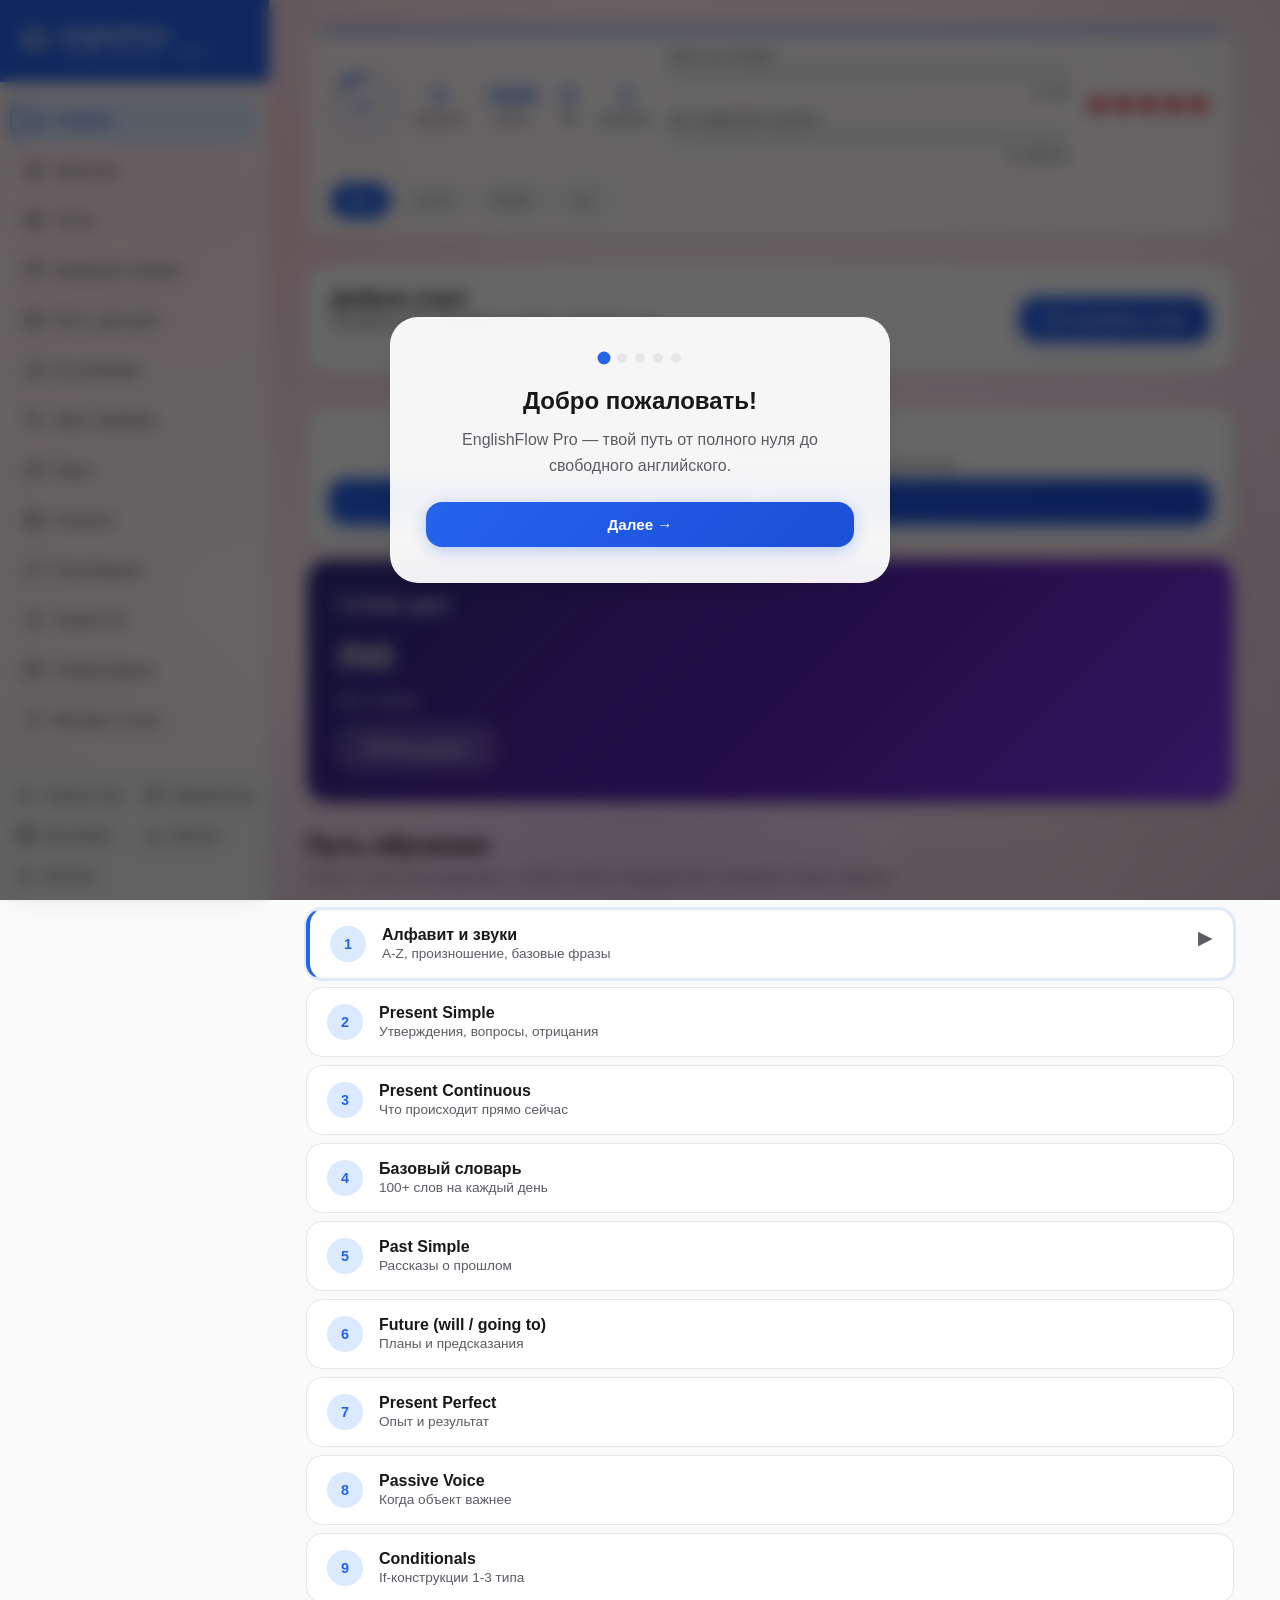
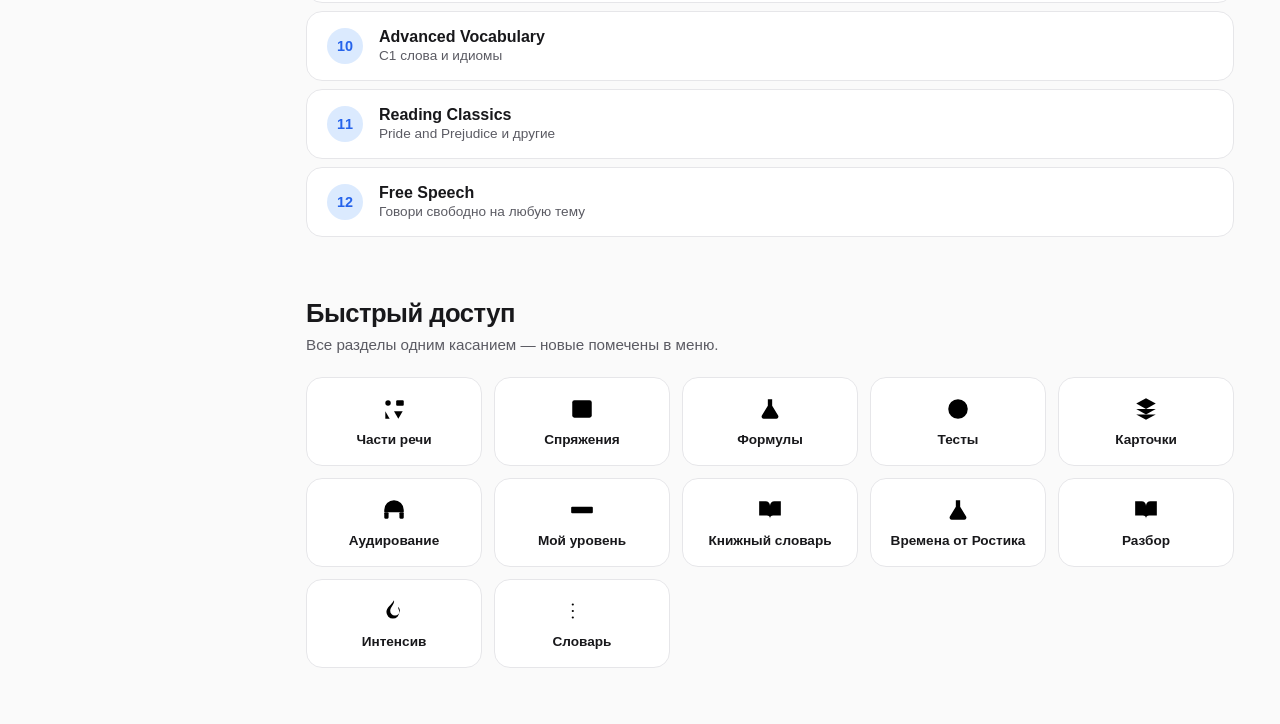
==== commit 76d67420: "Rename index (3).html to index.html" ====
--- a/index.html
+++ b/index.html
@@ -671,6 +671,56 @@
 
 .hidden { display: none !important; }
 @media (hover:none){.nav-link:hover,.hero-btn:hover{transform:none}}
+
+/* ===== Smooth + rounded pass ===== */
+:root{--radius:22px;--radius-sm:16px;--ease:cubic-bezier(.22,1,.36,1)}
+.nav-link,.option-btn,.word-item,.formula-card,.path-step,.qa-tile,.pos-card,.stat-card,.achieve-card,.review-item,.phrase-card,.t-ex,.btn-primary,.btn-ghost,.hero-btn,.btn-audio,.xo,.xc,.tl,.sw{transition:transform .5s var(--ease),box-shadow .5s var(--ease),background-color .3s ease,border-color .3s ease,color .3s ease,opacity .3s ease}
+.view{animation:viewSmooth .6s var(--ease) both}
+@keyframes viewSmooth{from{opacity:0;transform:translateY(12px)}to{opacity:1;transform:none}}
+.path-step,.qa-tile,.pos-card,.formula-card,.word-item,.phrase-card,.achieve-card,.g-exercise,.review-item{animation:riseSmooth .7s var(--ease) both}
+@keyframes riseSmooth{from{opacity:0;transform:translateY(16px)}to{opacity:1;transform:none}}
+.nav-link:active,.qa-tile:active,.path-step:active,.option-btn:active,.btn-primary:active,.word-item:active,.tl:active{transform:scale(.97);transition-duration:.12s}
+.btn-primary,.btn-ghost,.option-btn,.hero-btn,.xo,.xc,.nav-link{border-radius:var(--radius-sm)}
+.nav-link.active{border-left:0;border-radius:var(--radius-sm);box-shadow:inset 3px 0 0 var(--accent)}
+.modal{border-radius:28px;overscroll-behavior:contain}
+.modal-overlay{backdrop-filter:blur(8px);-webkit-backdrop-filter:blur(8px)}
+.modal-overlay[style*="flex"],.modal-overlay.active,.modal-overlay.show{animation:fadeIn .35s ease both}
+@keyframes fadeIn{from{opacity:0}to{opacity:1}}
+/* background picker */
+#lkBg{display:grid;grid-template-columns:1fr 1fr;gap:12px}
+.tl{position:relative;overflow:hidden;height:84px;border-radius:22px!important;font-size:.95rem;letter-spacing:.2px;text-shadow:0 1px 8px rgba(0,0,0,.4);box-shadow:0 10px 24px -14px rgba(0,0,0,.55),inset 0 0 0 1px rgba(255,255,255,.16);filter:saturate(1.15) brightness(1.08)}
+.tl::after{content:"";position:absolute;inset:0;pointer-events:none;background:radial-gradient(120% 90% at 100% 0%,rgba(255,255,255,.3),transparent 55%)}
+.tl:hover{transform:translateY(-3px);box-shadow:0 16px 30px -14px rgba(0,0,0,.6),inset 0 0 0 1px rgba(255,255,255,.22)}
+.tl.on{border-color:transparent!important;outline:3px solid var(--accent);outline-offset:3px}
+.sw{border-radius:50%}
+
+/* narrow-phone fixes */
+.quiz-type{flex-wrap:wrap}
+.type-input{min-width:0;flex:1 1 180px}
+img,svg,video{max-width:100%}
+
+/* ===== Dashboard / stats panel ===== */
+#view-dashboard.active{display:flex;flex-direction:column}
+#view-dashboard .dash-greet{order:-3}
+#view-dashboard>.xc{order:-2}
+@media(max-width:768px){
+.top-bar{display:grid!important;grid-template-columns:84px minmax(0,1fr);grid-template-areas:"ring stats" "goal goal" "hearts lvl";gap:12px 12px;padding:16px;align-items:center}
+.progress-ring-wrapper{grid-area:ring;justify-self:center;margin:0}
+.stats-mini{grid-area:stats;display:grid!important;grid-template-columns:repeat(4,minmax(0,1fr));gap:4px;text-align:center}
+.stats-mini>div{min-width:0}
+.stats-mini strong{display:block;font-size:1.1rem}
+.stats-mini span{font-size:.66rem;opacity:.8}
+.daily-goal{grid-area:goal;display:grid!important;grid-template-columns:minmax(0,1fr) minmax(0,1fr);grid-template-rows:auto auto auto;column-gap:16px}
+.daily-goal>.goal-label{grid-column:1;grid-row:1}
+.daily-goal>.goal-bar{grid-column:1;grid-row:2}
+.daily-goal>.goal-text{grid-column:1;grid-row:3;text-align:left}
+.daily-goal>div[style]{grid-column:2;grid-row:1/4;margin-top:0!important}
+.daily-goal .goal-text{text-align:left}
+.hearts-display{grid-area:hearts;justify-self:center;gap:2px}
+.hearts-display svg{width:13px;height:13px}
+.level-selector{grid-area:lvl;display:flex!important;gap:5px;justify-content:flex-end;flex-wrap:wrap;min-width:0}
+.level-btn{padding:6px 9px;font-size:.76rem;white-space:nowrap}
+}
 </style>
 </head>
 <body>
@@ -702,7 +752,6 @@
     <symbol id="i-upload" viewBox="0 0 24 24"><path d="M21 15v4a2 2 0 0 1-2 2H5a2 2 0 0 1-2-2v-4"/><path d="m17 8-5-5-5 5"/><path d="M12 3v12"/></symbol>
     <symbol id="i-volume" viewBox="0 0 24 24"><path d="M11 5 6 9H2v6h4l5 4z"/><path d="M15.5 8.5a5 5 0 0 1 0 7M19 5a9 9 0 0 1 0 14"/></symbol>
     <symbol id="i-flame" viewBox="0 0 24 24"><path d="M12 2c.8 3.5-3 5.5-3.5 9.5a4.5 4.5 0 0 0 9 .5c0-2-1-3-1.5-4C15.5 10 17 11 17 13a6 6 0 1 1-12 0C5 8.5 9.5 6.5 12 2z"/></symbol>
-    <symbol id="i-star" viewBox="0 0 24 24"><path d="m12 2 3.1 6.3 6.9 1-5 4.9 1.2 6.8L12 17.8 5.8 21l1.2-6.8-5-4.9 6.9-1z"/></symbol>
     <symbol id="i-play" viewBox="0 0 24 24"><path d="M6 4l14 8-14 8z"/></symbol>
     <symbol id="i-shapes" viewBox="0 0 24 24"><circle cx="6.5" cy="6.5" r="2.5"/><rect x="14" y="4" width="7" height="5" rx="1"/><path d="M4 14l4 7H4z"/><path d="M12 14h8l-4 7z"/></symbol>
     <symbol id="i-shuffle" viewBox="0 0 24 24"><path d="M16 3h5v5"/><path d="M4 20 21 3"/><path d="M21 16v5h-5"/><path d="m15 15 6 6"/><path d="M4 4l5 5"/></symbol>
@@ -2216,6 +2265,7 @@
 VOCAB_DATA.push(...NEW_WORD_CATS);
 
 VOCAB_DATA.push(...[{"category": "Verbs Plus", "level": "B1", "words": [{"word": "achieve", "trans": "", "phon": "", "ru": "достигать", "ex": ""}, {"word": "afford", "trans": "", "phon": "", "ru": "позволить себе", "ex": ""}, {"word": "agree", "trans": "", "phon": "", "ru": "соглашаться", "ex": ""}, {"word": "allow", "trans": "", "phon": "", "ru": "разрешать", "ex": ""}, {"word": "announce", "trans": "", "phon": "", "ru": "объявлять", "ex": ""}, {"word": "appear", "trans": "", "phon": "", "ru": "появляться", "ex": ""}, {"word": "arrange", "trans": "", "phon": "", "ru": "организовывать", "ex": ""}, {"word": "attend", "trans": "", "phon": "", "ru": "посещать", "ex": ""}, {"word": "avoid", "trans": "", "phon": "", "ru": "избегать", "ex": ""}, {"word": "borrow", "trans": "", "phon": "", "ru": "брать взаймы", "ex": ""}, {"word": "breathe", "trans": "", "phon": "", "ru": "дышать", "ex": ""}, {"word": "cancel", "trans": "", "phon": "", "ru": "отменять", "ex": ""}, {"word": "carry", "trans": "", "phon": "", "ru": "нести", "ex": ""}, {"word": "catch", "trans": "", "phon": "", "ru": "ловить", "ex": ""}, {"word": "celebrate", "trans": "", "phon": "", "ru": "праздновать", "ex": ""}, {"word": "challenge", "trans": "", "phon": "", "ru": "бросать вызов", "ex": ""}, {"word": "choose", "trans": "", "phon": "", "ru": "выбирать", "ex": ""}, {"word": "climb", "trans": "", "phon": "", "ru": "взбираться", "ex": ""}, {"word": "collect", "trans": "", "phon": "", "ru": "собирать", "ex": ""}, {"word": "compare", "trans": "", "phon": "", "ru": "сравнивать", "ex": ""}, {"word": "complain", "trans": "", "phon": "", "ru": "жаловаться", "ex": ""}, {"word": "consider", "trans": "", "phon": "", "ru": "обдумывать", "ex": ""}, {"word": "create", "trans": "", "phon": "", "ru": "создавать", "ex": ""}, {"word": "decide", "trans": "", "phon": "", "ru": "решать", "ex": ""}, {"word": "deliver", "trans": "", "phon": "", "ru": "доставлять", "ex": ""}, {"word": "describe", "trans": "", "phon": "", "ru": "описывать", "ex": ""}, {"word": "develop", "trans": "", "phon": "", "ru": "развивать", "ex": ""}, {"word": "discover", "trans": "", "phon": "", "ru": "открывать", "ex": ""}, {"word": "discuss", "trans": "", "phon": "", "ru": "обсуждать", "ex": ""}, {"word": "earn", "trans": "", "phon": "", "ru": "зарабатывать", "ex": ""}, {"word": "enjoy", "trans": "", "phon": "", "ru": "наслаждаться", "ex": ""}, {"word": "escape", "trans": "", "phon": "", "ru": "убегать", "ex": ""}, {"word": "examine", "trans": "", "phon": "", "ru": "исследовать", "ex": ""}, {"word": "expect", "trans": "", "phon": "", "ru": "ожидать", "ex": ""}, {"word": "explain", "trans": "", "phon": "", "ru": "объяснять", "ex": ""}, {"word": "fail", "trans": "", "phon": "", "ru": "терпеть неудачу", "ex": ""}, {"word": "forget", "trans": "", "phon": "", "ru": "забывать", "ex": ""}, {"word": "forgive", "trans": "", "phon": "", "ru": "прощать", "ex": ""}, {"word": "gather", "trans": "", "phon": "", "ru": "собирать(ся)", "ex": ""}, {"word": "hide", "trans": "", "phon": "", "ru": "прятать", "ex": ""}, {"word": "hope", "trans": "", "phon": "", "ru": "надеяться", "ex": ""}, {"word": "improve", "trans": "", "phon": "", "ru": "улучшать", "ex": ""}, {"word": "include", "trans": "", "phon": "", "ru": "включать", "ex": ""}, {"word": "increase", "trans": "", "phon": "", "ru": "увеличивать", "ex": ""}, {"word": "invite", "trans": "", "phon": "", "ru": "приглашать", "ex": ""}, {"word": "join", "trans": "", "phon": "", "ru": "присоединяться", "ex": ""}, {"word": "lend", "trans": "", "phon": "", "ru": "одалживать", "ex": ""}, {"word": "manage", "trans": "", "phon": "", "ru": "справляться", "ex": ""}, {"word": "mention", "trans": "", "phon": "", "ru": "упоминать", "ex": ""}, {"word": "notice", "trans": "", "phon": "", "ru": "замечать", "ex": ""}, {"word": "offer", "trans": "", "phon": "", "ru": "предлагать", "ex": ""}, {"word": "prefer", "trans": "", "phon": "", "ru": "предпочитать", "ex": ""}, {"word": "prepare", "trans": "", "phon": "", "ru": "готовить", "ex": ""}, {"word": "promise", "trans": "", "phon": "", "ru": "обещать", "ex": ""}, {"word": "protect", "trans": "", "phon": "", "ru": "защищать", "ex": ""}, {"word": "realise", "trans": "", "phon": "", "ru": "осознавать", "ex": ""}, {"word": "recommend", "trans": "", "phon": "", "ru": "рекомендовать", "ex": ""}, {"word": "refuse", "trans": "", "phon": "", "ru": "отказываться", "ex": ""}, {"word": "remember", "trans": "", "phon": "", "ru": "помнить", "ex": ""}, {"word": "repeat", "trans": "", "phon": "", "ru": "повторять", "ex": ""}, {"word": "reply", "trans": "", "phon": "", "ru": "отвечать", "ex": ""}, {"word": "rescue", "trans": "", "phon": "", "ru": "спасать", "ex": ""}, {"word": "share", "trans": "", "phon": "", "ru": "делиться", "ex": ""}, {"word": "suggest", "trans": "", "phon": "", "ru": "предлагать идею", "ex": ""}, {"word": "suppose", "trans": "", "phon": "", "ru": "предполагать", "ex": ""}, {"word": "surprise", "trans": "", "phon": "", "ru": "удивлять", "ex": ""}, {"word": "teach", "trans": "", "phon": "", "ru": "учить кого-то", "ex": ""}, {"word": "throw", "trans": "", "phon": "", "ru": "бросать", "ex": ""}, {"word": "translate", "trans": "", "phon": "", "ru": "переводить", "ex": ""}, {"word": "trust", "trans": "", "phon": "", "ru": "доверять", "ex": ""}, {"word": "wonder", "trans": "", "phon": "", "ru": "гадать, интересоваться", "ex": ""}, {"word": "warn", "trans": "", "phon": "", "ru": "предупреждать", "ex": ""}]}, {"category": "Adjectives Plus", "level": "B1", "words": [{"word": "ancient", "trans": "", "phon": "", "ru": "древний", "ex": ""}, {"word": "awful", "trans": "", "phon": "", "ru": "ужасный", "ex": ""}, {"word": "brave", "trans": "", "phon": "", "ru": "храбрый", "ex": ""}, {"word": "brilliant", "trans": "", "phon": "", "ru": "блестящий", "ex": ""}, {"word": "cheap", "trans": "", "phon": "", "ru": "дешёвый", "ex": ""}, {"word": "clever", "trans": "", "phon": "", "ru": "умный", "ex": ""}, {"word": "common", "trans": "", "phon": "", "ru": "обычный", "ex": ""}, {"word": "correct", "trans": "", "phon": "", "ru": "правильный", "ex": ""}, {"word": "crazy", "trans": "", "phon": "", "ru": "сумасшедший", "ex": ""}, {"word": "dangerous", "trans": "", "phon": "", "ru": "опасный", "ex": ""}, {"word": "delicious", "trans": "", "phon": "", "ru": "очень вкусный", "ex": ""}, {"word": "difficult", "trans": "", "phon": "", "ru": "трудный", "ex": ""}, {"word": "dirty", "trans": "", "phon": "", "ru": "грязный", "ex": ""}, {"word": "empty", "trans": "", "phon": "", "ru": "пустой", "ex": ""}, {"word": "enormous", "trans": "", "phon": "", "ru": "огромный", "ex": ""}, {"word": "excellent", "trans": "", "phon": "", "ru": "отличный", "ex": ""}, {"word": "expensive", "trans": "", "phon": "", "ru": "дорогой", "ex": ""}, {"word": "familiar", "trans": "", "phon": "", "ru": "знакомый", "ex": ""}, {"word": "famous", "trans": "", "phon": "", "ru": "знаменитый", "ex": ""}, {"word": "fantastic", "trans": "", "phon": "", "ru": "фантастический", "ex": ""}, {"word": "fresh", "trans": "", "phon": "", "ru": "свежий", "ex": ""}, {"word": "generous", "trans": "", "phon": "", "ru": "щедрый", "ex": ""}, {"word": "gentle", "trans": "", "phon": "", "ru": "нежный", "ex": ""}, {"word": "huge", "trans": "", "phon": "", "ru": "громадный", "ex": ""}, {"word": "honest", "trans": "", "phon": "", "ru": "честный", "ex": ""}, {"word": "important", "trans": "", "phon": "", "ru": "важный", "ex": ""}, {"word": "impossible", "trans": "", "phon": "", "ru": "невозможный", "ex": ""}, {"word": "lazy", "trans": "", "phon": "", "ru": "ленивый", "ex": ""}, {"word": "lonely", "trans": "", "phon": "", "ru": "одинокий", "ex": ""}, {"word": "loud", "trans": "", "phon": "", "ru": "громкий", "ex": ""}, {"word": "modern", "trans": "", "phon": "", "ru": "современный", "ex": ""}, {"word": "narrow", "trans": "", "phon": "", "ru": "узкий", "ex": ""}, {"word": "necessary", "trans": "", "phon": "", "ru": "необходимый", "ex": ""}, {"word": "nervous", "trans": "", "phon": "", "ru": "нервный", "ex": ""}, {"word": "polite", "trans": "", "phon": "", "ru": "вежливый", "ex": ""}, {"word": "popular", "trans": "", "phon": "", "ru": "популярный", "ex": ""}, {"word": "powerful", "trans": "", "phon": "", "ru": "мощный", "ex": ""}, {"word": "private", "trans": "", "phon": "", "ru": "частный", "ex": ""}, {"word": "proud", "trans": "", "phon": "", "ru": "гордый", "ex": ""}, {"word": "quiet", "trans": "", "phon": "", "ru": "тихий", "ex": ""}, {"word": "rare", "trans": "", "phon": "", "ru": "редкий", "ex": ""}, {"word": "ready", "trans": "", "phon": "", "ru": "готовый", "ex": ""}, {"word": "rich", "trans": "", "phon": "", "ru": "богатый", "ex": ""}, {"word": "rough", "trans": "", "phon": "", "ru": "грубый", "ex": ""}, {"word": "safe", "trans": "", "phon": "", "ru": "безопасный", "ex": ""}, {"word": "serious", "trans": "", "phon": "", "ru": "серьёзный", "ex": ""}, {"word": "shy", "trans": "", "phon": "", "ru": "застенчивый", "ex": ""}, {"word": "silly", "trans": "", "phon": "", "ru": "глупый", "ex": ""}, {"word": "simple", "trans": "", "phon": "", "ru": "простой", "ex": ""}, {"word": "smooth", "trans": "", "phon": "", "ru": "гладкий", "ex": ""}, {"word": "strange", "trans": "", "phon": "", "ru": "странный", "ex": ""}, {"word": "strict", "trans": "", "phon": "", "ru": "строгий", "ex": ""}, {"word": "successful", "trans": "", "phon": "", "ru": "успешный", "ex": ""}, {"word": "suitable", "trans": "", "phon": "", "ru": "подходящий", "ex": ""}, {"word": "terrible", "trans": "", "phon": "", "ru": "ужасный", "ex": ""}, {"word": "tiny", "trans": "", "phon": "", "ru": "крошечный", "ex": ""}, {"word": "tough", "trans": "", "phon": "", "ru": "жёсткий", "ex": ""}, {"word": "useful", "trans": "", "phon": "", "ru": "полезный", "ex": ""}, {"word": "wise", "trans": "", "phon": "", "ru": "мудрый", "ex": ""}, {"word": "wonderful", "trans": "", "phon": "", "ru": "чудесный", "ex": ""}]}, {"category": "Nouns Plus", "level": "B1", "words": [{"word": "advice", "trans": "", "phon": "", "ru": "совет", "ex": ""}, {"word": "adventure", "trans": "", "phon": "", "ru": "приключение", "ex": ""}, {"word": "ability", "trans": "", "phon": "", "ru": "способность", "ex": ""}, {"word": "argument", "trans": "", "phon": "", "ru": "спор", "ex": ""}, {"word": "attitude", "trans": "", "phon": "", "ru": "отношение", "ex": ""}, {"word": "audience", "trans": "", "phon": "", "ru": "аудитория", "ex": ""}, {"word": "bargain", "trans": "", "phon": "", "ru": "выгодная покупка", "ex": ""}, {"word": "benefit", "trans": "", "phon": "", "ru": "польза", "ex": ""}, {"word": "boundary", "trans": "", "phon": "", "ru": "граница", "ex": ""}, {"word": "career", "trans": "", "phon": "", "ru": "карьера", "ex": ""}, {"word": "chance", "trans": "", "phon": "", "ru": "шанс", "ex": ""}, {"word": "choice", "trans": "", "phon": "", "ru": "выбор", "ex": ""}, {"word": "climate", "trans": "", "phon": "", "ru": "климат", "ex": ""}, {"word": "community", "trans": "", "phon": "", "ru": "сообщество", "ex": ""}, {"word": "condition", "trans": "", "phon": "", "ru": "условие", "ex": ""}, {"word": "confidence", "trans": "", "phon": "", "ru": "уверенность", "ex": ""}, {"word": "control", "trans": "", "phon": "", "ru": "контроль", "ex": ""}, {"word": "courage", "trans": "", "phon": "", "ru": "храбрость", "ex": ""}, {"word": "culture", "trans": "", "phon": "", "ru": "культура", "ex": ""}, {"word": "custom", "trans": "", "phon": "", "ru": "обычай", "ex": ""}, {"word": "damage", "trans": "", "phon": "", "ru": "ущерб", "ex": ""}, {"word": "danger", "trans": "", "phon": "", "ru": "опасность", "ex": ""}, {"word": "deadline", "trans": "", "phon": "", "ru": "крайний срок", "ex": ""}, {"word": "decision", "trans": "", "phon": "", "ru": "решение", "ex": ""}, {"word": "demand", "trans": "", "phon": "", "ru": "спрос", "ex": ""}, {"word": "difference", "trans": "", "phon": "", "ru": "различие", "ex": ""}, {"word": "disaster", "trans": "", "phon": "", "ru": "катастрофа", "ex": ""}, {"word": "distance", "trans": "", "phon": "", "ru": "расстояние", "ex": ""}, {"word": "education", "trans": "", "phon": "", "ru": "образование", "ex": ""}, {"word": "effort", "trans": "", "phon": "", "ru": "усилие", "ex": ""}, {"word": "energy", "trans": "", "phon": "", "ru": "энергия", "ex": ""}, {"word": "environment", "trans": "", "phon": "", "ru": "окружающая среда", "ex": ""}, {"word": "evidence", "trans": "", "phon": "", "ru": "доказательство", "ex": ""}, {"word": "experience", "trans": "", "phon": "", "ru": "опыт", "ex": ""}, {"word": "fashion", "trans": "", "phon": "", "ru": "мода", "ex": ""}, {"word": "fortune", "trans": "", "phon": "", "ru": "удача", "ex": ""}, {"word": "freedom", "trans": "", "phon": "", "ru": "свобода", "ex": ""}, {"word": "future", "trans": "", "phon": "", "ru": "будущее", "ex": ""}, {"word": "habit", "trans": "", "phon": "", "ru": "привычка", "ex": ""}, {"word": "harm", "trans": "", "phon": "", "ru": "вред", "ex": ""}, {"word": "height", "trans": "", "phon": "", "ru": "высота", "ex": ""}, {"word": "imagination", "trans": "", "phon": "", "ru": "воображение", "ex": ""}, {"word": "income", "trans": "", "phon": "", "ru": "доход", "ex": ""}, {"word": "influence", "trans": "", "phon": "", "ru": "влияние", "ex": ""}, {"word": "knowledge", "trans": "", "phon": "", "ru": "знание", "ex": ""}, {"word": "luck", "trans": "", "phon": "", "ru": "везение", "ex": ""}, {"word": "memory", "trans": "", "phon": "", "ru": "память", "ex": ""}, {"word": "mistake", "trans": "", "phon": "", "ru": "ошибка", "ex": ""}, {"word": "opinion", "trans": "", "phon": "", "ru": "мнение", "ex": ""}, {"word": "opportunity", "trans": "", "phon": "", "ru": "возможность", "ex": ""}, {"word": "pleasure", "trans": "", "phon": "", "ru": "удовольствие", "ex": ""}, {"word": "pressure", "trans": "", "phon": "", "ru": "давление", "ex": ""}, {"word": "purpose", "trans": "", "phon": "", "ru": "цель", "ex": ""}, {"word": "reason", "trans": "", "phon": "", "ru": "причина", "ex": ""}, {"word": "result", "trans": "", "phon": "", "ru": "результат", "ex": ""}, {"word": "risk", "trans": "", "phon": "", "ru": "риск", "ex": ""}, {"word": "silence", "trans": "", "phon": "", "ru": "тишина", "ex": ""}, {"word": "society", "trans": "", "phon": "", "ru": "общество", "ex": ""}, {"word": "solution", "trans": "", "phon": "", "ru": "решение проблемы", "ex": ""}, {"word": "success", "trans": "", "phon": "", "ru": "успех", "ex": ""}, {"word": "support", "trans": "", "phon": "", "ru": "поддержка", "ex": ""}, {"word": "tradition", "trans": "", "phon": "", "ru": "традиция", "ex": ""}, {"word": "view", "trans": "", "phon": "", "ru": "вид, взгляд", "ex": ""}, {"word": "wealth", "trans": "", "phon": "", "ru": "богатство", "ex": ""}]}, {"category": "Music and Culture", "level": "B1", "words": [{"word": "band", "trans": "", "phon": "", "ru": "группа", "ex": ""}, {"word": "singer", "trans": "", "phon": "", "ru": "певец", "ex": ""}, {"word": "guitar", "trans": "", "phon": "", "ru": "гитара", "ex": ""}, {"word": "drums", "trans": "", "phon": "", "ru": "барабаны", "ex": ""}, {"word": "piano", "trans": "", "phon": "", "ru": "пианино", "ex": ""}, {"word": "violin", "trans": "", "phon": "", "ru": "скрипка", "ex": ""}, {"word": "concert", "trans": "", "phon": "", "ru": "концерт", "ex": ""}, {"word": "festival", "trans": "", "phon": "", "ru": "фестиваль", "ex": ""}, {"word": "fan", "trans": "", "phon": "", "ru": "поклонник", "ex": ""}, {"word": "hit", "trans": "", "phon": "", "ru": "хит", "ex": ""}, {"word": "single", "trans": "", "phon": "", "ru": "сингл", "ex": ""}, {"word": "record label", "trans": "", "phon": "", "ru": "звукозаписывающая компания", "ex": ""}, {"word": "melody", "trans": "", "phon": "", "ru": "мелодия", "ex": ""}, {"word": "tune", "trans": "", "phon": "", "ru": "мотив", "ex": ""}, {"word": "beat", "trans": "", "phon": "", "ru": "бит", "ex": ""}, {"word": "chorus", "trans": "", "phon": "", "ru": "припев", "ex": ""}, {"word": "verse", "trans": "", "phon": "", "ru": "куплет", "ex": ""}, {"word": "composer", "trans": "", "phon": "", "ru": "композитор", "ex": ""}, {"word": "orchestra", "trans": "", "phon": "", "ru": "оркестр", "ex": ""}, {"word": "microphone", "trans": "", "phon": "", "ru": "микрофон", "ex": ""}, {"word": "headphones", "trans": "", "phon": "", "ru": "наушники", "ex": ""}, {"word": "speaker", "trans": "", "phon": "", "ru": "колонка", "ex": ""}, {"word": "playlist", "trans": "", "phon": "", "ru": "плейлист", "ex": ""}, {"word": "podcast", "trans": "", "phon": "", "ru": "подкаст", "ex": ""}, {"word": "talent", "trans": "", "phon": "", "ru": "талант", "ex": ""}, {"word": "perform", "trans": "", "phon": "", "ru": "выступать", "ex": ""}, {"word": "applaud", "trans": "", "phon": "", "ru": "аплодировать", "ex": ""}, {"word": "rehearsal", "trans": "", "phon": "", "ru": "репетиция", "ex": ""}, {"word": "soundtrack", "trans": "", "phon": "", "ru": "саундтрек", "ex": ""}, {"word": "ticket", "trans": "", "phon": "", "ru": "билет", "ex": ""}, {"word": "backstage", "trans": "", "phon": "", "ru": "за кулисами", "ex": ""}, {"word": "celebrity", "trans": "", "phon": "", "ru": "знаменитость", "ex": ""}, {"word": "genre", "trans": "", "phon": "", "ru": "жанр", "ex": ""}, {"word": "pop", "trans": "", "phon": "", "ru": "поп-музыка", "ex": ""}, {"word": "jazz", "trans": "", "phon": "", "ru": "джаз", "ex": ""}, {"word": "rap", "trans": "", "phon": "", "ru": "рэп", "ex": ""}, {"word": "classical", "trans": "", "phon": "", "ru": "классический", "ex": ""}, {"word": "volume", "trans": "", "phon": "", "ru": "громкость", "ex": ""}, {"word": "stream", "trans": "", "phon": "", "ru": "слушать онлайн", "ex": ""}, {"word": "cover", "trans": "", "phon": "", "ru": "кавер-версия", "ex": ""}, {"word": "remix", "trans": "", "phon": "", "ru": "ремикс", "ex": ""}, {"word": "debut", "trans": "", "phon": "", "ru": "дебют", "ex": ""}, {"word": "lead singer", "trans": "", "phon": "", "ru": "солист", "ex": ""}, {"word": "fame", "trans": "", "phon": "", "ru": "слава", "ex": ""}, {"word": "review", "trans": "", "phon": "", "ru": "рецензия", "ex": ""}]}, {"category": "Travel Plus", "level": "A2", "words": [{"word": "airport", "trans": "", "phon": "", "ru": "аэропорт", "ex": ""}, {"word": "flight", "trans": "", "phon": "", "ru": "рейс", "ex": ""}, {"word": "passport", "trans": "", "phon": "", "ru": "паспорт", "ex": ""}, {"word": "luggage", "trans": "", "phon": "", "ru": "багаж", "ex": ""}, {"word": "suitcase", "trans": "", "phon": "", "ru": "чемодан", "ex": ""}, {"word": "departure", "trans": "", "phon": "", "ru": "отправление", "ex": ""}, {"word": "arrival", "trans": "", "phon": "", "ru": "прибытие", "ex": ""}, {"word": "delay", "trans": "", "phon": "", "ru": "задержка", "ex": ""}, {"word": "platform", "trans": "", "phon": "", "ru": "платформа", "ex": ""}, {"word": "journey", "trans": "", "phon": "", "ru": "поездка", "ex": ""}, {"word": "trip", "trans": "", "phon": "", "ru": "короткая поездка", "ex": ""}, {"word": "tourist", "trans": "", "phon": "", "ru": "турист", "ex": ""}, {"word": "guide", "trans": "", "phon": "", "ru": "гид", "ex": ""}, {"word": "map", "trans": "", "phon": "", "ru": "карта", "ex": ""}, {"word": "sightseeing", "trans": "", "phon": "", "ru": "осмотр достопримечательностей", "ex": ""}, {"word": "souvenir", "trans": "", "phon": "", "ru": "сувенир", "ex": ""}, {"word": "hotel", "trans": "", "phon": "", "ru": "отель", "ex": ""}, {"word": "reception", "trans": "", "phon": "", "ru": "стойка регистрации", "ex": ""}, {"word": "reservation", "trans": "", "phon": "", "ru": "бронирование", "ex": ""}, {"word": "single room", "trans": "", "phon": "", "ru": "одноместный номер", "ex": ""}, {"word": "double room", "trans": "", "phon": "", "ru": "двухместный номер", "ex": ""}, {"word": "check in", "trans": "", "phon": "", "ru": "регистрироваться", "ex": ""}, {"word": "check out", "trans": "", "phon": "", "ru": "выезжать из отеля", "ex": ""}, {"word": "customs", "trans": "", "phon": "", "ru": "таможня", "ex": ""}, {"word": "border", "trans": "", "phon": "", "ru": "граница", "ex": ""}, {"word": "visa", "trans": "", "phon": "", "ru": "виза", "ex": ""}, {"word": "abroad", "trans": "", "phon": "", "ru": "за границей", "ex": ""}, {"word": "destination", "trans": "", "phon": "", "ru": "пункт назначения", "ex": ""}, {"word": "harbour", "trans": "", "phon": "", "ru": "гавань", "ex": ""}, {"word": "ferry", "trans": "", "phon": "", "ru": "паром", "ex": ""}, {"word": "cruise", "trans": "", "phon": "", "ru": "круиз", "ex": ""}, {"word": "backpack", "trans": "", "phon": "", "ru": "рюкзак", "ex": ""}, {"word": "tent", "trans": "", "phon": "", "ru": "палатка", "ex": ""}, {"word": "campsite", "trans": "", "phon": "", "ru": "кемпинг", "ex": ""}, {"word": "itinerary", "trans": "", "phon": "", "ru": "маршрут", "ex": ""}, {"word": "timetable", "trans": "", "phon": "", "ru": "расписание", "ex": ""}, {"word": "fare", "trans": "", "phon": "", "ru": "стоимость проезда", "ex": ""}, {"word": "seat", "trans": "", "phon": "", "ru": "место", "ex": ""}, {"word": "aisle", "trans": "", "phon": "", "ru": "проход", "ex": ""}, {"word": "board", "trans": "", "phon": "", "ru": "садиться на борт", "ex": ""}, {"word": "land", "trans": "", "phon": "", "ru": "приземляться", "ex": ""}, {"word": "take off", "trans": "", "phon": "", "ru": "взлетать", "ex": ""}, {"word": "currency", "trans": "", "phon": "", "ru": "валюта", "ex": ""}, {"word": "exchange", "trans": "", "phon": "", "ru": "обмен", "ex": ""}]}, {"category": "Work and Business", "level": "B2", "words": [{"word": "employer", "trans": "", "phon": "", "ru": "работодатель", "ex": ""}, {"word": "employee", "trans": "", "phon": "", "ru": "сотрудник", "ex": ""}, {"word": "colleague", "trans": "", "phon": "", "ru": "коллега", "ex": ""}, {"word": "manager", "trans": "", "phon": "", "ru": "менеджер", "ex": ""}, {"word": "salary", "trans": "", "phon": "", "ru": "зарплата", "ex": ""}, {"word": "wage", "trans": "", "phon": "", "ru": "оплата труда", "ex": ""}, {"word": "contract", "trans": "", "phon": "", "ru": "контракт", "ex": ""}, {"word": "interview", "trans": "", "phon": "", "ru": "собеседование", "ex": ""}, {"word": "applicant", "trans": "", "phon": "", "ru": "кандидат", "ex": ""}, {"word": "promotion", "trans": "", "phon": "", "ru": "повышение", "ex": ""}, {"word": "retire", "trans": "", "phon": "", "ru": "уходить на пенсию", "ex": ""}, {"word": "unemployed", "trans": "", "phon": "", "ru": "безработный", "ex": ""}, {"word": "profit", "trans": "", "phon": "", "ru": "прибыль", "ex": ""}, {"word": "loss", "trans": "", "phon": "", "ru": "убыток", "ex": ""}, {"word": "budget", "trans": "", "phon": "", "ru": "бюджет", "ex": ""}, {"word": "invoice", "trans": "", "phon": "", "ru": "счёт-фактура", "ex": ""}, {"word": "customer", "trans": "", "phon": "", "ru": "покупатель", "ex": ""}, {"word": "client", "trans": "", "phon": "", "ru": "заказчик", "ex": ""}, {"word": "supplier", "trans": "", "phon": "", "ru": "поставщик", "ex": ""}, {"word": "deal", "trans": "", "phon": "", "ru": "сделка", "ex": ""}, {"word": "negotiate", "trans": "", "phon": "", "ru": "вести переговоры", "ex": ""}, {"word": "meeting", "trans": "", "phon": "", "ru": "встреча", "ex": ""}, {"word": "agenda", "trans": "", "phon": "", "ru": "повестка дня", "ex": ""}, {"word": "task", "trans": "", "phon": "", "ru": "задача", "ex": ""}, {"word": "project", "trans": "", "phon": "", "ru": "проект", "ex": ""}, {"word": "team", "trans": "", "phon": "", "ru": "команда", "ex": ""}, {"word": "staff", "trans": "", "phon": "", "ru": "персонал", "ex": ""}, {"word": "department", "trans": "", "phon": "", "ru": "отдел", "ex": ""}, {"word": "office", "trans": "", "phon": "", "ru": "офис", "ex": ""}, {"word": "shift", "trans": "", "phon": "", "ru": "смена", "ex": ""}, {"word": "overtime", "trans": "", "phon": "", "ru": "сверхурочные", "ex": ""}, {"word": "training", "trans": "", "phon": "", "ru": "обучение", "ex": ""}, {"word": "skill", "trans": "", "phon": "", "ru": "навык", "ex": ""}, {"word": "qualification", "trans": "", "phon": "", "ru": "квалификация", "ex": ""}, {"word": "responsibility", "trans": "", "phon": "", "ru": "ответственность", "ex": ""}, {"word": "resign", "trans": "", "phon": "", "ru": "увольняться", "ex": ""}, {"word": "fire", "trans": "", "phon": "", "ru": "увольнять", "ex": ""}, {"word": "hire", "trans": "", "phon": "", "ru": "нанимать", "ex": ""}, {"word": "apply for", "trans": "", "phon": "", "ru": "подавать заявку", "ex": ""}, {"word": "appointment", "trans": "", "phon": "", "ru": "назначенная встреча", "ex": ""}, {"word": "schedule", "trans": "", "phon": "", "ru": "график", "ex": ""}, {"word": "trade", "trans": "", "phon": "", "ru": "торговля", "ex": ""}, {"word": "market", "trans": "", "phon": "", "ru": "рынок", "ex": ""}, {"word": "advertise", "trans": "", "phon": "", "ru": "рекламировать", "ex": ""}, {"word": "brand", "trans": "", "phon": "", "ru": "бренд", "ex": ""}, {"word": "launch", "trans": "", "phon": "", "ru": "запускать", "ex": ""}, {"word": "competitor", "trans": "", "phon": "", "ru": "конкурент", "ex": ""}, {"word": "merge", "trans": "", "phon": "", "ru": "сливаться", "ex": ""}]}, {"category": "Technology Plus", "level": "B1", "words": [{"word": "computer", "trans": "", "phon": "", "ru": "компьютер", "ex": ""}, {"word": "laptop", "trans": "", "phon": "", "ru": "ноутбук", "ex": ""}, {"word": "screen", "trans": "", "phon": "", "ru": "экран", "ex": ""}, {"word": "keyboard", "trans": "", "phon": "", "ru": "клавиатура", "ex": ""}, {"word": "mouse", "trans": "", "phon": "", "ru": "мышь", "ex": ""}, {"word": "password", "trans": "", "phon": "", "ru": "пароль", "ex": ""}, {"word": "username", "trans": "", "phon": "", "ru": "имя пользователя", "ex": ""}, {"word": "account", "trans": "", "phon": "", "ru": "аккаунт", "ex": ""}, {"word": "app", "trans": "", "phon": "", "ru": "приложение", "ex": ""}, {"word": "software", "trans": "", "phon": "", "ru": "программное обеспечение", "ex": ""}, {"word": "hardware", "trans": "", "phon": "", "ru": "оборудование", "ex": ""}, {"word": "website", "trans": "", "phon": "", "ru": "сайт", "ex": ""}, {"word": "browser", "trans": "", "phon": "", "ru": "браузер", "ex": ""}, {"word": "search engine", "trans": "", "phon": "", "ru": "поисковик", "ex": ""}, {"word": "link", "trans": "", "phon": "", "ru": "ссылка", "ex": ""}, {"word": "email", "trans": "", "phon": "", "ru": "электронная почта", "ex": ""}, {"word": "attachment", "trans": "", "phon": "", "ru": "вложение", "ex": ""}, {"word": "file", "trans": "", "phon": "", "ru": "файл", "ex": ""}, {"word": "folder", "trans": "", "phon": "", "ru": "папка", "ex": ""}, {"word": "upload", "trans": "", "phon": "", "ru": "загружать", "ex": ""}, {"word": "install", "trans": "", "phon": "", "ru": "устанавливать", "ex": ""}, {"word": "update", "trans": "", "phon": "", "ru": "обновление", "ex": ""}, {"word": "delete", "trans": "", "phon": "", "ru": "удалять", "ex": ""}, {"word": "save", "trans": "", "phon": "", "ru": "сохранять", "ex": ""}, {"word": "copy", "trans": "", "phon": "", "ru": "копировать", "ex": ""}, {"word": "paste", "trans": "", "phon": "", "ru": "вставлять", "ex": ""}, {"word": "click", "trans": "", "phon": "", "ru": "щёлкать", "ex": ""}, {"word": "scroll", "trans": "", "phon": "", "ru": "прокручивать", "ex": ""}, {"word": "network", "trans": "", "phon": "", "ru": "сеть", "ex": ""}, {"word": "wireless", "trans": "", "phon": "", "ru": "беспроводной", "ex": ""}, {"word": "battery", "trans": "", "phon": "", "ru": "аккумулятор", "ex": ""}, {"word": "charger", "trans": "", "phon": "", "ru": "зарядное устройство", "ex": ""}, {"word": "cable", "trans": "", "phon": "", "ru": "кабель", "ex": ""}, {"word": "data", "trans": "", "phon": "", "ru": "данные", "ex": ""}, {"word": "server", "trans": "", "phon": "", "ru": "сервер", "ex": ""}, {"word": "cloud", "trans": "", "phon": "", "ru": "облако", "ex": ""}, {"word": "code", "trans": "", "phon": "", "ru": "код", "ex": ""}, {"word": "robot", "trans": "", "phon": "", "ru": "робот", "ex": ""}, {"word": "artificial intelligence", "trans": "", "phon": "", "ru": "искусственный интеллект", "ex": ""}, {"word": "virus", "trans": "", "phon": "", "ru": "вирус", "ex": ""}, {"word": "hacker", "trans": "", "phon": "", "ru": "хакер", "ex": ""}, {"word": "security", "trans": "", "phon": "", "ru": "безопасность", "ex": ""}, {"word": "privacy", "trans": "", "phon": "", "ru": "конфиденциальность", "ex": ""}, {"word": "device", "trans": "", "phon": "", "ru": "устройство", "ex": ""}, {"word": "gadget", "trans": "", "phon": "", "ru": "гаджет", "ex": ""}, {"word": "notification", "trans": "", "phon": "", "ru": "уведомление", "ex": ""}, {"word": "feature", "trans": "", "phon": "", "ru": "функция", "ex": ""}, {"word": "bug", "trans": "", "phon": "", "ru": "ошибка в программе", "ex": ""}]}, {"category": "Health and Body", "level": "A2", "words": [{"word": "ankle", "trans": "", "phon": "", "ru": "лодыжка", "ex": ""}, {"word": "elbow", "trans": "", "phon": "", "ru": "локоть", "ex": ""}, {"word": "shoulder", "trans": "", "phon": "", "ru": "плечо", "ex": ""}, {"word": "knee", "trans": "", "phon": "", "ru": "колено", "ex": ""}, {"word": "throat", "trans": "", "phon": "", "ru": "горло", "ex": ""}, {"word": "stomach", "trans": "", "phon": "", "ru": "желудок", "ex": ""}, {"word": "chest", "trans": "", "phon": "", "ru": "грудь", "ex": ""}, {"word": "skin", "trans": "", "phon": "", "ru": "кожа", "ex": ""}, {"word": "bone", "trans": "", "phon": "", "ru": "кость", "ex": ""}, {"word": "muscle", "trans": "", "phon": "", "ru": "мышца", "ex": ""}, {"word": "lung", "trans": "", "phon": "", "ru": "лёгкое", "ex": ""}, {"word": "brain", "trans": "", "phon": "", "ru": "мозг", "ex": ""}, {"word": "blood", "trans": "", "phon": "", "ru": "кровь", "ex": ""}, {"word": "headache", "trans": "", "phon": "", "ru": "головная боль", "ex": ""}, {"word": "toothache", "trans": "", "phon": "", "ru": "зубная боль", "ex": ""}, {"word": "cough", "trans": "", "phon": "", "ru": "кашель", "ex": ""}, {"word": "cold", "trans": "", "phon": "", "ru": "простуда", "ex": ""}, {"word": "fever", "trans": "", "phon": "", "ru": "температура", "ex": ""}, {"word": "flu", "trans": "", "phon": "", "ru": "грипп", "ex": ""}, {"word": "injury", "trans": "", "phon": "", "ru": "травма", "ex": ""}, {"word": "wound", "trans": "", "phon": "", "ru": "рана", "ex": ""}, {"word": "pain", "trans": "", "phon": "", "ru": "боль", "ex": ""}, {"word": "medicine", "trans": "", "phon": "", "ru": "лекарство", "ex": ""}, {"word": "pill", "trans": "", "phon": "", "ru": "таблетка", "ex": ""}, {"word": "prescription", "trans": "", "phon": "", "ru": "рецепт", "ex": ""}, {"word": "pharmacy", "trans": "", "phon": "", "ru": "аптека", "ex": ""}, {"word": "surgeon", "trans": "", "phon": "", "ru": "хирург", "ex": ""}, {"word": "nurse", "trans": "", "phon": "", "ru": "медсестра", "ex": ""}, {"word": "patient", "trans": "", "phon": "", "ru": "пациент", "ex": ""}, {"word": "symptom", "trans": "", "phon": "", "ru": "симптом", "ex": ""}, {"word": "recover", "trans": "", "phon": "", "ru": "выздоравливать", "ex": ""}, {"word": "treatment", "trans": "", "phon": "", "ru": "лечение", "ex": ""}, {"word": "healthy", "trans": "", "phon": "", "ru": "здоровый", "ex": ""}, {"word": "sick", "trans": "", "phon": "", "ru": "больной", "ex": ""}, {"word": "exercise", "trans": "", "phon": "", "ru": "упражнение", "ex": ""}, {"word": "diet", "trans": "", "phon": "", "ru": "диета", "ex": ""}, {"word": "vitamin", "trans": "", "phon": "", "ru": "витамин", "ex": ""}, {"word": "allergy", "trans": "", "phon": "", "ru": "аллергия", "ex": ""}, {"word": "sneeze", "trans": "", "phon": "", "ru": "чихать", "ex": ""}]}, {"category": "Feelings and Character", "level": "B1", "words": [{"word": "anxious", "trans": "", "phon": "", "ru": "тревожный", "ex": ""}, {"word": "annoyed", "trans": "", "phon": "", "ru": "раздражённый", "ex": ""}, {"word": "ashamed", "trans": "", "phon": "", "ru": "пристыженный", "ex": ""}, {"word": "bored", "trans": "", "phon": "", "ru": "скучающий", "ex": ""}, {"word": "calm", "trans": "", "phon": "", "ru": "спокойный", "ex": ""}, {"word": "confused", "trans": "", "phon": "", "ru": "растерянный", "ex": ""}, {"word": "curious", "trans": "", "phon": "", "ru": "любопытный", "ex": ""}, {"word": "delighted", "trans": "", "phon": "", "ru": "в восторге", "ex": ""}, {"word": "disappointed", "trans": "", "phon": "", "ru": "разочарованный", "ex": ""}, {"word": "embarrassed", "trans": "", "phon": "", "ru": "смущённый", "ex": ""}, {"word": "excited", "trans": "", "phon": "", "ru": "взволнованный", "ex": ""}, {"word": "exhausted", "trans": "", "phon": "", "ru": "измотанный", "ex": ""}, {"word": "furious", "trans": "", "phon": "", "ru": "в ярости", "ex": ""}, {"word": "grateful", "trans": "", "phon": "", "ru": "благодарный", "ex": ""}, {"word": "guilty", "trans": "", "phon": "", "ru": "виноватый", "ex": ""}, {"word": "jealous", "trans": "", "phon": "", "ru": "ревнивый", "ex": ""}, {"word": "joyful", "trans": "", "phon": "", "ru": "радостный", "ex": ""}, {"word": "relaxed", "trans": "", "phon": "", "ru": "расслабленный", "ex": ""}, {"word": "relieved", "trans": "", "phon": "", "ru": "испытывающий облегчение", "ex": ""}, {"word": "satisfied", "trans": "", "phon": "", "ru": "довольный", "ex": ""}, {"word": "scared", "trans": "", "phon": "", "ru": "напуганный", "ex": ""}, {"word": "stressed", "trans": "", "phon": "", "ru": "в стрессе", "ex": ""}, {"word": "upset", "trans": "", "phon": "", "ru": "расстроенный", "ex": ""}, {"word": "worried", "trans": "", "phon": "", "ru": "обеспокоенный", "ex": ""}, {"word": "ambitious", "trans": "", "phon": "", "ru": "амбициозный", "ex": ""}, {"word": "arrogant", "trans": "", "phon": "", "ru": "высокомерный", "ex": ""}, {"word": "creative", "trans": "", "phon": "", "ru": "творческий", "ex": ""}, {"word": "determined", "trans": "", "phon": "", "ru": "решительный", "ex": ""}, {"word": "friendly", "trans": "", "phon": "", "ru": "дружелюбный", "ex": ""}, {"word": "patient", "trans": "", "phon": "", "ru": "терпеливый", "ex": ""}, {"word": "reliable", "trans": "", "phon": "", "ru": "надёжный", "ex": ""}, {"word": "selfish", "trans": "", "phon": "", "ru": "эгоистичный", "ex": ""}, {"word": "sensible", "trans": "", "phon": "", "ru": "благоразумный", "ex": ""}, {"word": "sensitive", "trans": "", "phon": "", "ru": "чувствительный", "ex": ""}, {"word": "stubborn", "trans": "", "phon": "", "ru": "упрямый", "ex": ""}, {"word": "talkative", "trans": "", "phon": "", "ru": "разговорчивый", "ex": ""}, {"word": "mean", "trans": "", "phon": "", "ru": "злой, жадный", "ex": ""}, {"word": "cheerful", "trans": "", "phon": "", "ru": "весёлый", "ex": ""}, {"word": "outgoing", "trans": "", "phon": "", "ru": "общительный", "ex": ""}, {"word": "moody", "trans": "", "phon": "", "ru": "капризный", "ex": ""}, {"word": "humble", "trans": "", "phon": "", "ru": "скромный", "ex": ""}, {"word": "loyal", "trans": "", "phon": "", "ru": "преданный", "ex": ""}]}, {"category": "Nature and Weather", "level": "B1", "words": [{"word": "breeze", "trans": "", "phon": "", "ru": "лёгкий ветер", "ex": ""}, {"word": "cloudy", "trans": "", "phon": "", "ru": "облачный", "ex": ""}, {"word": "drought", "trans": "", "phon": "", "ru": "засуха", "ex": ""}, {"word": "flood", "trans": "", "phon": "", "ru": "наводнение", "ex": ""}, {"word": "fog", "trans": "", "phon": "", "ru": "туман", "ex": ""}, {"word": "frost", "trans": "", "phon": "", "ru": "мороз", "ex": ""}, {"word": "hail", "trans": "", "phon": "", "ru": "град", "ex": ""}, {"word": "lightning", "trans": "", "phon": "", "ru": "молния", "ex": ""}, {"word": "thunder", "trans": "", "phon": "", "ru": "гром", "ex": ""}, {"word": "storm", "trans": "", "phon": "", "ru": "буря", "ex": ""}, {"word": "shower", "trans": "", "phon": "", "ru": "ливень", "ex": ""}, {"word": "sunshine", "trans": "", "phon": "", "ru": "солнечный свет", "ex": ""}, {"word": "temperature", "trans": "", "phon": "", "ru": "температура", "ex": ""}, {"word": "wind", "trans": "", "phon": "", "ru": "ветер", "ex": ""}, {"word": "forecast", "trans": "", "phon": "", "ru": "прогноз", "ex": ""}, {"word": "valley", "trans": "", "phon": "", "ru": "долина", "ex": ""}, {"word": "hill", "trans": "", "phon": "", "ru": "холм", "ex": ""}, {"word": "cliff", "trans": "", "phon": "", "ru": "утёс", "ex": ""}, {"word": "cave", "trans": "", "phon": "", "ru": "пещера", "ex": ""}, {"word": "desert", "trans": "", "phon": "", "ru": "пустыня", "ex": ""}, {"word": "island", "trans": "", "phon": "", "ru": "остров", "ex": ""}, {"word": "jungle", "trans": "", "phon": "", "ru": "джунгли", "ex": ""}, {"word": "lake", "trans": "", "phon": "", "ru": "озеро", "ex": ""}, {"word": "ocean", "trans": "", "phon": "", "ru": "океан", "ex": ""}, {"word": "pond", "trans": "", "phon": "", "ru": "пруд", "ex": ""}, {"word": "river", "trans": "", "phon": "", "ru": "река", "ex": ""}, {"word": "waterfall", "trans": "", "phon": "", "ru": "водопад", "ex": ""}, {"word": "forest", "trans": "", "phon": "", "ru": "лес", "ex": ""}, {"word": "field", "trans": "", "phon": "", "ru": "поле", "ex": ""}, {"word": "meadow", "trans": "", "phon": "", "ru": "луг", "ex": ""}, {"word": "soil", "trans": "", "phon": "", "ru": "почва", "ex": ""}, {"word": "sand", "trans": "", "phon": "", "ru": "песок", "ex": ""}, {"word": "wave", "trans": "", "phon": "", "ru": "волна", "ex": ""}, {"word": "coast", "trans": "", "phon": "", "ru": "побережье", "ex": ""}, {"word": "shore", "trans": "", "phon": "", "ru": "берег", "ex": ""}, {"word": "planet", "trans": "", "phon": "", "ru": "планета", "ex": ""}, {"word": "moon", "trans": "", "phon": "", "ru": "луна", "ex": ""}, {"word": "sunrise", "trans": "", "phon": "", "ru": "рассвет", "ex": ""}, {"word": "sunset", "trans": "", "phon": "", "ru": "закат", "ex": ""}, {"word": "wildlife", "trans": "", "phon": "", "ru": "дикая природа", "ex": ""}, {"word": "extinct", "trans": "", "phon": "", "ru": "вымерший", "ex": ""}, {"word": "pollution", "trans": "", "phon": "", "ru": "загрязнение", "ex": ""}, {"word": "recycle", "trans": "", "phon": "", "ru": "перерабатывать", "ex": ""}, {"word": "global warming", "trans": "", "phon": "", "ru": "глобальное потепление", "ex": ""}]}, {"category": "Education and Study", "level": "B1", "words": [{"word": "homework", "trans": "", "phon": "", "ru": "домашнее задание", "ex": ""}, {"word": "lesson", "trans": "", "phon": "", "ru": "урок", "ex": ""}, {"word": "subject", "trans": "", "phon": "", "ru": "предмет", "ex": ""}, {"word": "grade", "trans": "", "phon": "", "ru": "оценка", "ex": ""}, {"word": "mark", "trans": "", "phon": "", "ru": "отметка", "ex": ""}, {"word": "exam", "trans": "", "phon": "", "ru": "экзамен", "ex": ""}, {"word": "test", "trans": "", "phon": "", "ru": "тест", "ex": ""}, {"word": "pass", "trans": "", "phon": "", "ru": "сдать", "ex": ""}, {"word": "revise", "trans": "", "phon": "", "ru": "повторять", "ex": ""}, {"word": "study", "trans": "", "phon": "", "ru": "учиться", "ex": ""}, {"word": "degree", "trans": "", "phon": "", "ru": "степень", "ex": ""}, {"word": "diploma", "trans": "", "phon": "", "ru": "диплом", "ex": ""}, {"word": "scholarship", "trans": "", "phon": "", "ru": "стипендия", "ex": ""}, {"word": "university", "trans": "", "phon": "", "ru": "университет", "ex": ""}, {"word": "college", "trans": "", "phon": "", "ru": "колледж", "ex": ""}, {"word": "lecture", "trans": "", "phon": "", "ru": "лекция", "ex": ""}, {"word": "seminar", "trans": "", "phon": "", "ru": "семинар", "ex": ""}, {"word": "professor", "trans": "", "phon": "", "ru": "профессор", "ex": ""}, {"word": "pupil", "trans": "", "phon": "", "ru": "школьник", "ex": ""}, {"word": "graduate", "trans": "", "phon": "", "ru": "выпускник", "ex": ""}, {"word": "textbook", "trans": "", "phon": "", "ru": "учебник", "ex": ""}, {"word": "notebook", "trans": "", "phon": "", "ru": "тетрадь", "ex": ""}, {"word": "dictionary", "trans": "", "phon": "", "ru": "словарь", "ex": ""}, {"word": "vocabulary", "trans": "", "phon": "", "ru": "словарный запас", "ex": ""}, {"word": "grammar", "trans": "", "phon": "", "ru": "грамматика", "ex": ""}, {"word": "pronunciation", "trans": "", "phon": "", "ru": "произношение", "ex": ""}, {"word": "spelling", "trans": "", "phon": "", "ru": "правописание", "ex": ""}, {"word": "essay", "trans": "", "phon": "", "ru": "сочинение", "ex": ""}, {"word": "report", "trans": "", "phon": "", "ru": "доклад", "ex": ""}, {"word": "research", "trans": "", "phon": "", "ru": "исследование", "ex": ""}, {"word": "experiment", "trans": "", "phon": "", "ru": "эксперимент", "ex": ""}, {"word": "theory", "trans": "", "phon": "", "ru": "теория", "ex": ""}, {"word": "fact", "trans": "", "phon": "", "ru": "факт", "ex": ""}, {"word": "learn by heart", "trans": "", "phon": "", "ru": "учить наизусть", "ex": ""}, {"word": "absent", "trans": "", "phon": "", "ru": "отсутствующий", "ex": ""}, {"word": "detention", "trans": "", "phon": "", "ru": "оставление после уроков", "ex": ""}, {"word": "cheat", "trans": "", "phon": "", "ru": "списывать", "ex": ""}, {"word": "break", "trans": "", "phon": "", "ru": "перемена", "ex": ""}, {"word": "playground", "trans": "", "phon": "", "ru": "площадка", "ex": ""}, {"word": "canteen", "trans": "", "phon": "", "ru": "столовая", "ex": ""}, {"word": "library", "trans": "", "phon": "", "ru": "библиотека", "ex": ""}, {"word": "laboratory", "trans": "", "phon": "", "ru": "лаборатория", "ex": ""}]}, {"category": "Society and Media", "level": "B2", "words": [{"word": "government", "trans": "", "phon": "", "ru": "правительство", "ex": ""}, {"word": "law", "trans": "", "phon": "", "ru": "закон", "ex": ""}, {"word": "rule", "trans": "", "phon": "", "ru": "правило", "ex": ""}, {"word": "citizen", "trans": "", "phon": "", "ru": "гражданин", "ex": ""}, {"word": "election", "trans": "", "phon": "", "ru": "выборы", "ex": ""}, {"word": "vote", "trans": "", "phon": "", "ru": "голосовать", "ex": ""}, {"word": "crime", "trans": "", "phon": "", "ru": "преступление", "ex": ""}, {"word": "police", "trans": "", "phon": "", "ru": "полиция", "ex": ""}, {"word": "court", "trans": "", "phon": "", "ru": "суд", "ex": ""}, {"word": "prison", "trans": "", "phon": "", "ru": "тюрьма", "ex": ""}, {"word": "poverty", "trans": "", "phon": "", "ru": "бедность", "ex": ""}, {"word": "homeless", "trans": "", "phon": "", "ru": "бездомный", "ex": ""}, {"word": "charity", "trans": "", "phon": "", "ru": "благотворительность", "ex": ""}, {"word": "volunteer", "trans": "", "phon": "", "ru": "волонтёр", "ex": ""}, {"word": "protest", "trans": "", "phon": "", "ru": "протест", "ex": ""}, {"word": "rights", "trans": "", "phon": "", "ru": "права", "ex": ""}, {"word": "equality", "trans": "", "phon": "", "ru": "равенство", "ex": ""}, {"word": "war", "trans": "", "phon": "", "ru": "война", "ex": ""}, {"word": "peace", "trans": "", "phon": "", "ru": "мир", "ex": ""}, {"word": "army", "trans": "", "phon": "", "ru": "армия", "ex": ""}, {"word": "news", "trans": "", "phon": "", "ru": "новости", "ex": ""}, {"word": "newspaper", "trans": "", "phon": "", "ru": "газета", "ex": ""}, {"word": "magazine", "trans": "", "phon": "", "ru": "журнал", "ex": ""}, {"word": "headline", "trans": "", "phon": "", "ru": "заголовок", "ex": ""}, {"word": "article", "trans": "", "phon": "", "ru": "статья", "ex": ""}, {"word": "journalist", "trans": "", "phon": "", "ru": "журналист", "ex": ""}, {"word": "broadcast", "trans": "", "phon": "", "ru": "вещать", "ex": ""}, {"word": "channel", "trans": "", "phon": "", "ru": "канал", "ex": ""}, {"word": "advertisement", "trans": "", "phon": "", "ru": "реклама", "ex": ""}, {"word": "social media", "trans": "", "phon": "", "ru": "социальные сети", "ex": ""}, {"word": "follower", "trans": "", "phon": "", "ru": "подписчик", "ex": ""}, {"word": "influencer", "trans": "", "phon": "", "ru": "инфлюенсер", "ex": ""}, {"word": "post", "trans": "", "phon": "", "ru": "публикация", "ex": ""}, {"word": "comment", "trans": "", "phon": "", "ru": "комментарий", "ex": ""}, {"word": "fake news", "trans": "", "phon": "", "ru": "фейковые новости", "ex": ""}, {"word": "population", "trans": "", "phon": "", "ru": "население", "ex": ""}, {"word": "immigrant", "trans": "", "phon": "", "ru": "иммигрант", "ex": ""}, {"word": "tax", "trans": "", "phon": "", "ru": "налог", "ex": ""}, {"word": "economy", "trans": "", "phon": "", "ru": "экономика", "ex": ""}, {"word": "unemployment", "trans": "", "phon": "", "ru": "безработица", "ex": ""}, {"word": "inflation", "trans": "", "phon": "", "ru": "инфляция", "ex": ""}, {"word": "pension", "trans": "", "phon": "", "ru": "пенсия", "ex": ""}, {"word": "neighbour", "trans": "", "phon": "", "ru": "сосед", "ex": ""}]}, {"category": "Phrasal Verbs", "level": "B1", "words": [{"word": "get up", "trans": "", "phon": "", "ru": "вставать", "ex": ""}, {"word": "wake up", "trans": "", "phon": "", "ru": "просыпаться", "ex": ""}, {"word": "give up", "trans": "", "phon": "", "ru": "сдаваться", "ex": ""}, {"word": "look for", "trans": "", "phon": "", "ru": "искать", "ex": ""}, {"word": "look after", "trans": "", "phon": "", "ru": "присматривать", "ex": ""}, {"word": "look up", "trans": "", "phon": "", "ru": "искать в словаре", "ex": ""}, {"word": "turn on", "trans": "", "phon": "", "ru": "включать", "ex": ""}, {"word": "turn off", "trans": "", "phon": "", "ru": "выключать", "ex": ""}, {"word": "put on", "trans": "", "phon": "", "ru": "надевать", "ex": ""}, {"word": "take off", "trans": "", "phon": "", "ru": "снимать, взлетать", "ex": ""}, {"word": "find out", "trans": "", "phon": "", "ru": "узнавать", "ex": ""}, {"word": "carry on", "trans": "", "phon": "", "ru": "продолжать", "ex": ""}, {"word": "come back", "trans": "", "phon": "", "ru": "возвращаться", "ex": ""}, {"word": "go on", "trans": "", "phon": "", "ru": "продолжать", "ex": ""}, {"word": "set up", "trans": "", "phon": "", "ru": "основать", "ex": ""}, {"word": "break down", "trans": "", "phon": "", "ru": "ломаться", "ex": ""}, {"word": "run out of", "trans": "", "phon": "", "ru": "исчерпать", "ex": ""}, {"word": "work out", "trans": "", "phon": "", "ru": "выяснить, тренироваться", "ex": ""}, {"word": "pick up", "trans": "", "phon": "", "ru": "подобрать", "ex": ""}, {"word": "hand in", "trans": "", "phon": "", "ru": "сдавать работу", "ex": ""}, {"word": "show off", "trans": "", "phon": "", "ru": "хвастаться", "ex": ""}, {"word": "cheer up", "trans": "", "phon": "", "ru": "развеселиться", "ex": ""}, {"word": "calm down", "trans": "", "phon": "", "ru": "успокоиться", "ex": ""}, {"word": "sit down", "trans": "", "phon": "", "ru": "садиться", "ex": ""}, {"word": "stand up", "trans": "", "phon": "", "ru": "вставать", "ex": ""}, {"word": "try on", "trans": "", "phon": "", "ru": "примерять", "ex": ""}, {"word": "throw away", "trans": "", "phon": "", "ru": "выбрасывать", "ex": ""}, {"word": "fill in", "trans": "", "phon": "", "ru": "заполнять", "ex": ""}, {"word": "get on with", "trans": "", "phon": "", "ru": "ладить с", "ex": ""}, {"word": "get along", "trans": "", "phon": "", "ru": "ладить", "ex": ""}, {"word": "grow up", "trans": "", "phon": "", "ru": "вырасти", "ex": ""}, {"word": "bring up", "trans": "", "phon": "", "ru": "воспитывать", "ex": ""}, {"word": "make up", "trans": "", "phon": "", "ru": "придумывать", "ex": ""}, {"word": "point out", "trans": "", "phon": "", "ru": "указывать", "ex": ""}, {"word": "turn down", "trans": "", "phon": "", "ru": "отклонить", "ex": ""}, {"word": "call off", "trans": "", "phon": "", "ru": "отменять", "ex": ""}, {"word": "catch up", "trans": "", "phon": "", "ru": "догнать", "ex": ""}, {"word": "drop off", "trans": "", "phon": "", "ru": "подвезти", "ex": ""}, {"word": "keep up", "trans": "", "phon": "", "ru": "не отставать", "ex": ""}, {"word": "let down", "trans": "", "phon": "", "ru": "подвести", "ex": ""}, {"word": "end up", "trans": "", "phon": "", "ru": "оказаться", "ex": ""}, {"word": "take part in", "trans": "", "phon": "", "ru": "участвовать", "ex": ""}, {"word": "fall asleep", "trans": "", "phon": "", "ru": "засыпать", "ex": ""}]}, {"category": "Linking and Adverbs", "level": "B2", "words": [{"word": "actually", "trans": "", "phon": "", "ru": "на самом деле", "ex": ""}, {"word": "already", "trans": "", "phon": "", "ru": "уже", "ex": ""}, {"word": "although", "trans": "", "phon": "", "ru": "хотя", "ex": ""}, {"word": "besides", "trans": "", "phon": "", "ru": "кроме того", "ex": ""}, {"word": "certainly", "trans": "", "phon": "", "ru": "конечно", "ex": ""}, {"word": "eventually", "trans": "", "phon": "", "ru": "в конце концов", "ex": ""}, {"word": "however", "trans": "", "phon": "", "ru": "однако", "ex": ""}, {"word": "instead", "trans": "", "phon": "", "ru": "вместо этого", "ex": ""}, {"word": "meanwhile", "trans": "", "phon": "", "ru": "тем временем", "ex": ""}, {"word": "nevertheless", "trans": "", "phon": "", "ru": "тем не менее", "ex": ""}, {"word": "otherwise", "trans": "", "phon": "", "ru": "иначе", "ex": ""}, {"word": "perhaps", "trans": "", "phon": "", "ru": "возможно", "ex": ""}, {"word": "therefore", "trans": "", "phon": "", "ru": "поэтому", "ex": ""}, {"word": "unfortunately", "trans": "", "phon": "", "ru": "к сожалению", "ex": ""}, {"word": "whenever", "trans": "", "phon": "", "ru": "всякий раз, когда", "ex": ""}, {"word": "whereas", "trans": "", "phon": "", "ru": "тогда как", "ex": ""}, {"word": "apart from", "trans": "", "phon": "", "ru": "кроме", "ex": ""}, {"word": "as well as", "trans": "", "phon": "", "ru": "так же как", "ex": ""}, {"word": "in fact", "trans": "", "phon": "", "ru": "фактически", "ex": ""}, {"word": "in addition", "trans": "", "phon": "", "ru": "вдобавок", "ex": ""}, {"word": "on the other hand", "trans": "", "phon": "", "ru": "с другой стороны", "ex": ""}, {"word": "in order to", "trans": "", "phon": "", "ru": "чтобы", "ex": ""}, {"word": "as soon as", "trans": "", "phon": "", "ru": "как только", "ex": ""}, {"word": "by the way", "trans": "", "phon": "", "ru": "кстати", "ex": ""}, {"word": "at least", "trans": "", "phon": "", "ru": "по крайней мере", "ex": ""}, {"word": "at first", "trans": "", "phon": "", "ru": "сначала", "ex": ""}, {"word": "in the end", "trans": "", "phon": "", "ru": "в конце концов", "ex": ""}, {"word": "suddenly", "trans": "", "phon": "", "ru": "внезапно", "ex": ""}, {"word": "recently", "trans": "", "phon": "", "ru": "недавно", "ex": ""}, {"word": "nowadays", "trans": "", "phon": "", "ru": "в наши дни", "ex": ""}, {"word": "hardly", "trans": "", "phon": "", "ru": "едва", "ex": ""}, {"word": "nearly", "trans": "", "phon": "", "ru": "почти", "ex": ""}, {"word": "quite", "trans": "", "phon": "", "ru": "довольно", "ex": ""}, {"word": "rather", "trans": "", "phon": "", "ru": "скорее", "ex": ""}, {"word": "extremely", "trans": "", "phon": "", "ru": "крайне", "ex": ""}, {"word": "completely", "trans": "", "phon": "", "ru": "полностью", "ex": ""}, {"word": "especially", "trans": "", "phon": "", "ru": "особенно", "ex": ""}, {"word": "probably", "trans": "", "phon": "", "ru": "вероятно", "ex": ""}, {"word": "definitely", "trans": "", "phon": "", "ru": "определённо", "ex": ""}, {"word": "obviously", "trans": "", "phon": "", "ru": "очевидно", "ex": ""}, {"word": "fortunately", "trans": "", "phon": "", "ru": "к счастью", "ex": ""}, {"word": "seldom", "trans": "", "phon": "", "ru": "редко", "ex": ""}, {"word": "mostly", "trans": "", "phon": "", "ru": "в основном", "ex": ""}, {"word": "exactly", "trans": "", "phon": "", "ru": "точно", "ex": ""}, {"word": "simply", "trans": "", "phon": "", "ru": "просто", "ex": ""}]}]);
+VOCAB_DATA.push(...[{"category": "Irregular Verbs", "level": "A2", "words": [{"word": "be", "trans": "", "phon": "", "ru": "быть (was/were, been)", "ex": ""}, {"word": "begin", "trans": "", "phon": "", "ru": "начинать (began, begun)", "ex": ""}, {"word": "break", "trans": "", "phon": "", "ru": "ломать (broke, broken)", "ex": ""}, {"word": "bring", "trans": "", "phon": "", "ru": "приносить (brought, brought)", "ex": ""}, {"word": "build", "trans": "", "phon": "", "ru": "строить (built, built)", "ex": ""}, {"word": "buy", "trans": "", "phon": "", "ru": "покупать (bought, bought)", "ex": ""}, {"word": "catch", "trans": "", "phon": "", "ru": "ловить (caught, caught)", "ex": ""}, {"word": "choose", "trans": "", "phon": "", "ru": "выбирать (chose, chosen)", "ex": ""}, {"word": "come", "trans": "", "phon": "", "ru": "приходить (came, come)", "ex": ""}, {"word": "cost", "trans": "", "phon": "", "ru": "стоить (cost, cost)", "ex": ""}, {"word": "cut", "trans": "", "phon": "", "ru": "резать (cut, cut)", "ex": ""}, {"word": "do", "trans": "", "phon": "", "ru": "делать (did, done)", "ex": ""}, {"word": "draw", "trans": "", "phon": "", "ru": "рисовать (drew, drawn)", "ex": ""}, {"word": "drink", "trans": "", "phon": "", "ru": "пить (drank, drunk)", "ex": ""}, {"word": "drive", "trans": "", "phon": "", "ru": "водить (drove, driven)", "ex": ""}, {"word": "eat", "trans": "", "phon": "", "ru": "есть (ate, eaten)", "ex": ""}, {"word": "fall", "trans": "", "phon": "", "ru": "падать (fell, fallen)", "ex": ""}, {"word": "feel", "trans": "", "phon": "", "ru": "чувствовать (felt, felt)", "ex": ""}, {"word": "fight", "trans": "", "phon": "", "ru": "драться (fought, fought)", "ex": ""}, {"word": "find", "trans": "", "phon": "", "ru": "находить (found, found)", "ex": ""}, {"word": "fly", "trans": "", "phon": "", "ru": "летать (flew, flown)", "ex": ""}, {"word": "forget", "trans": "", "phon": "", "ru": "забывать (forgot, forgotten)", "ex": ""}, {"word": "get", "trans": "", "phon": "", "ru": "получать (got, got)", "ex": ""}, {"word": "give", "trans": "", "phon": "", "ru": "давать (gave, given)", "ex": ""}, {"word": "go", "trans": "", "phon": "", "ru": "идти (went, gone)", "ex": ""}, {"word": "grow", "trans": "", "phon": "", "ru": "расти (grew, grown)", "ex": ""}, {"word": "have", "trans": "", "phon": "", "ru": "иметь (had, had)", "ex": ""}, {"word": "hear", "trans": "", "phon": "", "ru": "слышать (heard, heard)", "ex": ""}, {"word": "hide", "trans": "", "phon": "", "ru": "прятать (hid, hidden)", "ex": ""}, {"word": "hold", "trans": "", "phon": "", "ru": "держать (held, held)", "ex": ""}, {"word": "keep", "trans": "", "phon": "", "ru": "хранить (kept, kept)", "ex": ""}, {"word": "know", "trans": "", "phon": "", "ru": "знать (knew, known)", "ex": ""}, {"word": "leave", "trans": "", "phon": "", "ru": "покидать (left, left)", "ex": ""}, {"word": "lend", "trans": "", "phon": "", "ru": "одалживать (lent, lent)", "ex": ""}, {"word": "let", "trans": "", "phon": "", "ru": "позволять (let, let)", "ex": ""}, {"word": "lose", "trans": "", "phon": "", "ru": "терять (lost, lost)", "ex": ""}, {"word": "make", "trans": "", "phon": "", "ru": "создавать (made, made)", "ex": ""}, {"word": "mean", "trans": "", "phon": "", "ru": "значить (meant, meant)", "ex": ""}, {"word": "meet", "trans": "", "phon": "", "ru": "встречать (met, met)", "ex": ""}, {"word": "pay", "trans": "", "phon": "", "ru": "платить (paid, paid)", "ex": ""}, {"word": "put", "trans": "", "phon": "", "ru": "класть (put, put)", "ex": ""}, {"word": "read", "trans": "", "phon": "", "ru": "читать (read, read)", "ex": ""}, {"word": "ride", "trans": "", "phon": "", "ru": "ездить верхом (rode, ridden)", "ex": ""}, {"word": "ring", "trans": "", "phon": "", "ru": "звонить (rang, rung)", "ex": ""}, {"word": "run", "trans": "", "phon": "", "ru": "бежать (ran, run)", "ex": ""}, {"word": "say", "trans": "", "phon": "", "ru": "говорить (said, said)", "ex": ""}, {"word": "see", "trans": "", "phon": "", "ru": "видеть (saw, seen)", "ex": ""}, {"word": "sell", "trans": "", "phon": "", "ru": "продавать (sold, sold)", "ex": ""}, {"word": "send", "trans": "", "phon": "", "ru": "отправлять (sent, sent)", "ex": ""}, {"word": "sing", "trans": "", "phon": "", "ru": "петь (sang, sung)", "ex": ""}, {"word": "sit", "trans": "", "phon": "", "ru": "сидеть (sat, sat)", "ex": ""}, {"word": "sleep", "trans": "", "phon": "", "ru": "спать (slept, slept)", "ex": ""}, {"word": "speak", "trans": "", "phon": "", "ru": "говорить на языке (spoke, spoken)", "ex": ""}, {"word": "spend", "trans": "", "phon": "", "ru": "тратить (spent, spent)", "ex": ""}, {"word": "stand", "trans": "", "phon": "", "ru": "стоять (stood, stood)", "ex": ""}, {"word": "swim", "trans": "", "phon": "", "ru": "плавать (swam, swum)", "ex": ""}, {"word": "take", "trans": "", "phon": "", "ru": "брать (took, taken)", "ex": ""}, {"word": "teach", "trans": "", "phon": "", "ru": "учить кого-то (taught, taught)", "ex": ""}, {"word": "tell", "trans": "", "phon": "", "ru": "рассказывать (told, told)", "ex": ""}, {"word": "think", "trans": "", "phon": "", "ru": "думать (thought, thought)", "ex": ""}, {"word": "throw", "trans": "", "phon": "", "ru": "бросать (threw, thrown)", "ex": ""}, {"word": "understand", "trans": "", "phon": "", "ru": "понимать (understood, understood)", "ex": ""}, {"word": "wake", "trans": "", "phon": "", "ru": "просыпаться (woke, woken)", "ex": ""}, {"word": "wear", "trans": "", "phon": "", "ru": "носить (wore, worn)", "ex": ""}, {"word": "win", "trans": "", "phon": "", "ru": "выигрывать (won, won)", "ex": ""}, {"word": "write", "trans": "", "phon": "", "ru": "писать (wrote, written)", "ex": ""}]}, {"category": "Everyday Phrases", "level": "A2", "words": [{"word": "Nice to meet you.", "trans": "", "phon": "", "ru": "Приятно познакомиться.", "ex": ""}, {"word": "How are you doing?", "trans": "", "phon": "", "ru": "Как дела?", "ex": ""}, {"word": "What is your name?", "trans": "", "phon": "", "ru": "Как тебя зовут?", "ex": ""}, {"word": "Where are you from?", "trans": "", "phon": "", "ru": "Откуда ты?", "ex": ""}, {"word": "I'm learning English.", "trans": "", "phon": "", "ru": "Я учу английский.", "ex": ""}, {"word": "Could you speak more slowly?", "trans": "", "phon": "", "ru": "Не могли бы вы говорить медленнее?", "ex": ""}, {"word": "I don't understand.", "trans": "", "phon": "", "ru": "Я не понимаю.", "ex": ""}, {"word": "Could you repeat that, please?", "trans": "", "phon": "", "ru": "Повторите, пожалуйста.", "ex": ""}, {"word": "How do you say this in English?", "trans": "", "phon": "", "ru": "Как это будет по-английски?", "ex": ""}, {"word": "How much is it?", "trans": "", "phon": "", "ru": "Сколько это стоит?", "ex": ""}, {"word": "Do you have a smaller size?", "trans": "", "phon": "", "ru": "У вас есть размер поменьше?", "ex": ""}, {"word": "Can I pay by card?", "trans": "", "phon": "", "ru": "Можно оплатить картой?", "ex": ""}, {"word": "I'd like a coffee, please.", "trans": "", "phon": "", "ru": "Мне, пожалуйста, кофе.", "ex": ""}, {"word": "Could we have the bill, please?", "trans": "", "phon": "", "ru": "Можно счёт, пожалуйста?", "ex": ""}, {"word": "What do you recommend?", "trans": "", "phon": "", "ru": "Что вы посоветуете?", "ex": ""}, {"word": "I'm just looking, thanks.", "trans": "", "phon": "", "ru": "Я просто смотрю, спасибо.", "ex": ""}, {"word": "Is service included?", "trans": "", "phon": "", "ru": "Обслуживание включено?", "ex": ""}, {"word": "Where is the nearest metro station?", "trans": "", "phon": "", "ru": "Где ближайшая станция метро?", "ex": ""}, {"word": "How do I get to the airport?", "trans": "", "phon": "", "ru": "Как добраться до аэропорта?", "ex": ""}, {"word": "I'd like to book a room.", "trans": "", "phon": "", "ru": "Я хотел бы забронировать номер.", "ex": ""}, {"word": "What time does the train leave?", "trans": "", "phon": "", "ru": "Во сколько отправляется поезд?", "ex": ""}, {"word": "Is this seat taken?", "trans": "", "phon": "", "ru": "Это место занято?", "ex": ""}, {"word": "I have lost my passport.", "trans": "", "phon": "", "ru": "Я потерял паспорт.", "ex": ""}, {"word": "Could you take a photo of us?", "trans": "", "phon": "", "ru": "Не могли бы вы нас сфотографировать?", "ex": ""}, {"word": "Can you show me on the map?", "trans": "", "phon": "", "ru": "Можете показать на карте?", "ex": ""}, {"word": "I need a doctor.", "trans": "", "phon": "", "ru": "Мне нужен врач.", "ex": ""}, {"word": "I don't feel well.", "trans": "", "phon": "", "ru": "Мне нехорошо.", "ex": ""}, {"word": "Could you help me, please?", "trans": "", "phon": "", "ru": "Не могли бы вы мне помочь?", "ex": ""}, {"word": "Call an ambulance!", "trans": "", "phon": "", "ru": "Вызовите скорую!", "ex": ""}, {"word": "I'm allergic to nuts.", "trans": "", "phon": "", "ru": "У меня аллергия на орехи.", "ex": ""}, {"word": "Where is the pharmacy?", "trans": "", "phon": "", "ru": "Где аптека?", "ex": ""}, {"word": "It hurts here.", "trans": "", "phon": "", "ru": "Здесь болит.", "ex": ""}, {"word": "What do you do for a living?", "trans": "", "phon": "", "ru": "Кем ты работаешь?", "ex": ""}, {"word": "What are you up to this weekend?", "trans": "", "phon": "", "ru": "Чем занимаешься на выходных?", "ex": ""}, {"word": "I'm into music.", "trans": "", "phon": "", "ru": "Я увлекаюсь музыкой.", "ex": ""}, {"word": "Let's keep in touch.", "trans": "", "phon": "", "ru": "Давай оставаться на связи.", "ex": ""}, {"word": "That sounds great!", "trans": "", "phon": "", "ru": "Звучит здорово!", "ex": ""}, {"word": "I couldn't agree more.", "trans": "", "phon": "", "ru": "Полностью согласен.", "ex": ""}, {"word": "Sorry, I'm running late.", "trans": "", "phon": "", "ru": "Извини, я опаздываю.", "ex": ""}, {"word": "Can I ask you a question?", "trans": "", "phon": "", "ru": "Можно задать вопрос?", "ex": ""}, {"word": "Never mind.", "trans": "", "phon": "", "ru": "Неважно, забудь.", "ex": ""}, {"word": "Take care!", "trans": "", "phon": "", "ru": "Береги себя!", "ex": ""}, {"word": "Could you explain it again?", "trans": "", "phon": "", "ru": "Можете объяснить ещё раз?", "ex": ""}, {"word": "I have a question about the homework.", "trans": "", "phon": "", "ru": "У меня вопрос по домашнему заданию.", "ex": ""}, {"word": "What does this word mean?", "trans": "", "phon": "", "ru": "Что значит это слово?", "ex": ""}, {"word": "Can I borrow your pen?", "trans": "", "phon": "", "ru": "Можно взять твою ручку?", "ex": ""}, {"word": "I'll send you an email.", "trans": "", "phon": "", "ru": "Я отправлю вам письмо.", "ex": ""}, {"word": "Let me check and get back to you.", "trans": "", "phon": "", "ru": "Дайте проверю и отвечу вам.", "ex": ""}]}, {"category": "Home and Food", "level": "A2", "words": [{"word": "fridge", "trans": "", "phon": "", "ru": "холодильник", "ex": ""}, {"word": "oven", "trans": "", "phon": "", "ru": "духовка", "ex": ""}, {"word": "cupboard", "trans": "", "phon": "", "ru": "шкаф для посуды", "ex": ""}, {"word": "sofa", "trans": "", "phon": "", "ru": "диван", "ex": ""}, {"word": "pillow", "trans": "", "phon": "", "ru": "подушка", "ex": ""}, {"word": "blanket", "trans": "", "phon": "", "ru": "одеяло", "ex": ""}, {"word": "curtain", "trans": "", "phon": "", "ru": "штора", "ex": ""}, {"word": "ceiling", "trans": "", "phon": "", "ru": "потолок", "ex": ""}, {"word": "floor", "trans": "", "phon": "", "ru": "пол", "ex": ""}, {"word": "stairs", "trans": "", "phon": "", "ru": "лестница", "ex": ""}, {"word": "balcony", "trans": "", "phon": "", "ru": "балкон", "ex": ""}, {"word": "garden", "trans": "", "phon": "", "ru": "сад", "ex": ""}, {"word": "fence", "trans": "", "phon": "", "ru": "забор", "ex": ""}, {"word": "garage", "trans": "", "phon": "", "ru": "гараж", "ex": ""}, {"word": "towel", "trans": "", "phon": "", "ru": "полотенце", "ex": ""}, {"word": "soap", "trans": "", "phon": "", "ru": "мыло", "ex": ""}, {"word": "toothbrush", "trans": "", "phon": "", "ru": "зубная щётка", "ex": ""}, {"word": "mirror", "trans": "", "phon": "", "ru": "зеркало", "ex": ""}, {"word": "shelf", "trans": "", "phon": "", "ru": "полка", "ex": ""}, {"word": "drawer", "trans": "", "phon": "", "ru": "ящик", "ex": ""}, {"word": "bin", "trans": "", "phon": "", "ru": "мусорное ведро", "ex": ""}, {"word": "broom", "trans": "", "phon": "", "ru": "метла", "ex": ""}, {"word": "bucket", "trans": "", "phon": "", "ru": "ведро", "ex": ""}, {"word": "lamp", "trans": "", "phon": "", "ru": "лампа", "ex": ""}, {"word": "socket", "trans": "", "phon": "", "ru": "розетка", "ex": ""}, {"word": "key", "trans": "", "phon": "", "ru": "ключ", "ex": ""}, {"word": "lock", "trans": "", "phon": "", "ru": "замок", "ex": ""}, {"word": "carpet", "trans": "", "phon": "", "ru": "ковёр", "ex": ""}, {"word": "wardrobe", "trans": "", "phon": "", "ru": "гардероб", "ex": ""}, {"word": "bowl", "trans": "", "phon": "", "ru": "миска", "ex": ""}, {"word": "spoon", "trans": "", "phon": "", "ru": "ложка", "ex": ""}, {"word": "fork", "trans": "", "phon": "", "ru": "вилка", "ex": ""}, {"word": "knife", "trans": "", "phon": "", "ru": "нож", "ex": ""}, {"word": "plate", "trans": "", "phon": "", "ru": "тарелка", "ex": ""}, {"word": "cup", "trans": "", "phon": "", "ru": "чашка", "ex": ""}, {"word": "glass", "trans": "", "phon": "", "ru": "стакан", "ex": ""}, {"word": "bottle", "trans": "", "phon": "", "ru": "бутылка", "ex": ""}, {"word": "pan", "trans": "", "phon": "", "ru": "сковорода", "ex": ""}, {"word": "pot", "trans": "", "phon": "", "ru": "кастрюля", "ex": ""}, {"word": "recipe", "trans": "", "phon": "", "ru": "рецепт", "ex": ""}, {"word": "ingredient", "trans": "", "phon": "", "ru": "ингредиент", "ex": ""}, {"word": "breakfast", "trans": "", "phon": "", "ru": "завтрак", "ex": ""}, {"word": "lunch", "trans": "", "phon": "", "ru": "обед", "ex": ""}, {"word": "dinner", "trans": "", "phon": "", "ru": "ужин", "ex": ""}, {"word": "snack", "trans": "", "phon": "", "ru": "перекус", "ex": ""}, {"word": "dessert", "trans": "", "phon": "", "ru": "десерт", "ex": ""}, {"word": "vegetable", "trans": "", "phon": "", "ru": "овощ", "ex": ""}, {"word": "fruit", "trans": "", "phon": "", "ru": "фрукт", "ex": ""}, {"word": "meat", "trans": "", "phon": "", "ru": "мясо", "ex": ""}, {"word": "fish", "trans": "", "phon": "", "ru": "рыба", "ex": ""}, {"word": "rice", "trans": "", "phon": "", "ru": "рис", "ex": ""}, {"word": "bread", "trans": "", "phon": "", "ru": "хлеб", "ex": ""}, {"word": "butter", "trans": "", "phon": "", "ru": "масло", "ex": ""}, {"word": "cheese", "trans": "", "phon": "", "ru": "сыр", "ex": ""}, {"word": "egg", "trans": "", "phon": "", "ru": "яйцо", "ex": ""}, {"word": "sugar", "trans": "", "phon": "", "ru": "сахар", "ex": ""}, {"word": "salt", "trans": "", "phon": "", "ru": "соль", "ex": ""}, {"word": "pepper", "trans": "", "phon": "", "ru": "перец", "ex": ""}, {"word": "honey", "trans": "", "phon": "", "ru": "мёд", "ex": ""}, {"word": "juice", "trans": "", "phon": "", "ru": "сок", "ex": ""}, {"word": "tea", "trans": "", "phon": "", "ru": "чай", "ex": ""}]}, {"category": "Clothes and Shopping", "level": "A2", "words": [{"word": "jacket", "trans": "", "phon": "", "ru": "куртка", "ex": ""}, {"word": "coat", "trans": "", "phon": "", "ru": "пальто", "ex": ""}, {"word": "sweater", "trans": "", "phon": "", "ru": "свитер", "ex": ""}, {"word": "shirt", "trans": "", "phon": "", "ru": "рубашка", "ex": ""}, {"word": "trousers", "trans": "", "phon": "", "ru": "брюки", "ex": ""}, {"word": "jeans", "trans": "", "phon": "", "ru": "джинсы", "ex": ""}, {"word": "skirt", "trans": "", "phon": "", "ru": "юбка", "ex": ""}, {"word": "dress", "trans": "", "phon": "", "ru": "платье", "ex": ""}, {"word": "scarf", "trans": "", "phon": "", "ru": "шарф", "ex": ""}, {"word": "gloves", "trans": "", "phon": "", "ru": "перчатки", "ex": ""}, {"word": "boots", "trans": "", "phon": "", "ru": "ботинки", "ex": ""}, {"word": "trainers", "trans": "", "phon": "", "ru": "кроссовки", "ex": ""}, {"word": "socks", "trans": "", "phon": "", "ru": "носки", "ex": ""}, {"word": "belt", "trans": "", "phon": "", "ru": "ремень", "ex": ""}, {"word": "pocket", "trans": "", "phon": "", "ru": "карман", "ex": ""}, {"word": "button", "trans": "", "phon": "", "ru": "пуговица", "ex": ""}, {"word": "size", "trans": "", "phon": "", "ru": "размер", "ex": ""}, {"word": "discount", "trans": "", "phon": "", "ru": "скидка", "ex": ""}, {"word": "receipt", "trans": "", "phon": "", "ru": "чек", "ex": ""}, {"word": "refund", "trans": "", "phon": "", "ru": "возврат денег", "ex": ""}, {"word": "sale", "trans": "", "phon": "", "ru": "распродажа", "ex": ""}, {"word": "price", "trans": "", "phon": "", "ru": "цена", "ex": ""}, {"word": "cash", "trans": "", "phon": "", "ru": "наличные", "ex": ""}, {"word": "queue", "trans": "", "phon": "", "ru": "очередь", "ex": ""}, {"word": "basket", "trans": "", "phon": "", "ru": "корзина", "ex": ""}, {"word": "shopping centre", "trans": "", "phon": "", "ru": "торговый центр", "ex": ""}, {"word": "cashier", "trans": "", "phon": "", "ru": "кассир", "ex": ""}, {"word": "fitting room", "trans": "", "phon": "", "ru": "примерочная", "ex": ""}, {"word": "customer service", "trans": "", "phon": "", "ru": "служба поддержки", "ex": ""}, {"word": "tight", "trans": "", "phon": "", "ru": "тесный", "ex": ""}, {"word": "loose", "trans": "", "phon": "", "ru": "свободный", "ex": ""}, {"word": "fashionable", "trans": "", "phon": "", "ru": "модный", "ex": ""}, {"word": "second-hand", "trans": "", "phon": "", "ru": "подержанный", "ex": ""}, {"word": "wallet", "trans": "", "phon": "", "ru": "кошелёк", "ex": ""}, {"word": "purse", "trans": "", "phon": "", "ru": "женская сумочка", "ex": ""}]}]);
 const ALL_WORDS = []; const _SEEN = new Set();
 VOCAB_DATA.forEach(cat => {
   cat.words.forEach((w, i) => {
@@ -2699,7 +2749,7 @@
     s[id] = st; Storage.setSRS(s); return st;
   }
   static isDue(id) { const st = this.getState(id); return !st.nextReview || Date.now() >= st.nextReview; }
-  static getDueWords(words) { return words.filter(w => this.isDue(w.id)); }
+  static getDueWords(words) { return words.filter(w => this.getState(w.id).reviewCount > 0 && this.isDue(w.id)); }
   static getLevel(id) { return this.getState(id).level; }
   static getLevelLabel(l) { return ['Новое', 'Изучается', 'Закреплено', 'Мастер'][l] || 'Новое'; }
   static getLevelClass(l) { return `lvl-${l}`; }
@@ -3139,6 +3189,7 @@
   formatNextReview(ts) { if (!ts) return 'скоро'; const diff = ts - Date.now(); const min = Math.floor(diff / 60000); if (min < 60) return `${min} мин`; const hrs = Math.floor(min / 60); if (hrs < 24) return `${hrs} ч`; return `${Math.floor(hrs / 24)} д`; }
   speakCurrent() { if (this.filtered.length === 0) return; this.speak(this.filtered[this.currentIndex].word); }
   speak(text) {
+    if (window.EFVoice) return EFVoice.speak(text);
     if (!('speechSynthesis' in window)) return;
     const synth = window.speechSynthesis;
     try { synth.resume(); } catch (e) {}
@@ -3733,7 +3784,7 @@
   renderReview() {
     const due = SRS.getDueWords(this.words); const list = document.getElementById('reviewList'); list.innerHTML = '';
     if (due.length === 0) { list.innerHTML = '<div style="text-align:center;padding:40px;color:var(--text-secondary);font-weight:600">🎉 Все слова на повторении изучены! Отличная работа!</div>'; return; }
-    due.forEach(w => {
+    due.slice(0, 40).forEach(w => {
       const state = SRS.getState(w.id);
       const item = document.createElement('div'); item.className = 'review-item';
       item.innerHTML = `<div><div class="review-word">${w.word}</div><div class="review-meta">${w.translation} • Повторов: ${state.reviewCount}</div></div><div class="review-actions"><button class="btn-icon" title="Озвучить"></button><button class="btn-srs btn-good" data-id="${w.id}" style="padding:8px 14px;font-size:0.85rem">${tt('reviewKnow')}</button></div>`;
@@ -3741,6 +3792,7 @@
       item.querySelector('.btn-good').addEventListener('click', () => { SRS.review(w.id, 2); this.renderReview(); this.updateProgress(); this.renderReviewBadge(); this.toast('OK!', 'success'); });
       list.appendChild(item);
     });
+    if (due.length > 40) list.insertAdjacentHTML('beforeend', '<div style="text-align:center;padding:14px;color:var(--text-secondary);font-weight:600">Ещё на повторении: ' + (due.length - 40) + '</div>');
   }
   renderReviewBadge() { const due = SRS.getDueWords(this.words).length; const badge = document.getElementById('reviewBadge'); badge.textContent = due; badge.style.display = due > 0 ? 'inline-block' : 'none'; }
 
@@ -3772,21 +3824,27 @@
   }
 
   // ========== LIST ==========
-  renderWordList() {
+  renderWordList(append) {
     const search = document.getElementById('searchInput').value.toLowerCase();
     const filter = document.getElementById('listFilter').value;
-    const list = document.getElementById('wordList'); list.innerHTML = '';
+    const list = document.getElementById('wordList'); if (!append) list.innerHTML = ''; else list.querySelectorAll('.wl-more').forEach(x => x.remove());
     let items = this.words.filter(w => w.word.toLowerCase().includes(search) || w.translation.toLowerCase().includes(search));
     if (filter !== 'all') items = items.filter(w => { const lvl = SRS.getLevel(w.id); if (filter === 'new') return lvl === 0; if (filter === 'learning') return lvl === 1; if (filter === 'learned') return lvl >= 2; if (filter === 'due') return SRS.isDue(w.id); return true; });
-    items.forEach(w => {
+    const start = append ? list.querySelectorAll('.word-item').length : 0, E = s => String(s).replace(/[&<>"]/g, c => ({'&':'&amp;','<':'&lt;','>':'&gt;','"':'&quot;'}[c]));
+    items.slice(start, start + 60).forEach(w => {
       const lvl = SRS.getLevel(w.id);
       const statusClass = lvl === 0 ? 'status-new' : lvl === 1 ? 'status-learning' : 'status-learned';
       const statusText = lvl === 0 ? 'Новое' : lvl === 1 ? 'Изучается' : 'Изучено';
       const item = document.createElement('div'); item.className = 'word-item';
-      item.innerHTML = `<div class="word-item-left"><div class="word-item-en">${w.word} <span style="color:var(--text-secondary);font-weight:400">${w.transcription}</span></div><div class="word-item-trans">${w.translation}</div></div><div class="word-item-right"><span class="word-item-cat">${w.category}</span><span class="word-item-status ${statusClass}">${statusText}</span><button class="btn-icon" style="width:36px;height:36px;font-size:1rem"></button></div>`;
+      item.innerHTML = `<div class="word-item-left"><div class="word-item-en">${E(w.word)} <span style="color:var(--text-secondary);font-weight:400">${E(w.transcription || '')}</span></div><div class="word-item-trans">${E(w.translation)}</div></div><div class="word-item-right"><span class="word-item-cat">${w.category}</span><span class="word-item-status ${statusClass}">${statusText}</span><button class="btn-icon" style="width:36px;height:36px;font-size:1rem"></button></div>`;
       item.querySelector('.btn-icon').addEventListener('click', () => this.speak(w.word));
       list.appendChild(item);
     });
+    if (items.length > start + 60) {
+      const more = document.createElement('button'); more.className = 'xo wl-more'; more.textContent = 'Показать ещё (' + (items.length - start - 60) + ')';
+      const go = () => this.renderWordList(true); more.onclick = go; list.appendChild(more);
+      if (window.IntersectionObserver) { const io = new IntersectionObserver(en => { if (en[0].isIntersecting) { io.disconnect(); go(); } }, { rootMargin: '500px' }); io.observe(more); }
+    }
   }
 
   // ========== TENSES CHEATSHEET ==========
@@ -4395,14 +4453,34 @@
 #bgfx i:nth-of-type(3){background:radial-gradient(circle,var(--b3),transparent 65%)!important}
 [data-theme=dark] #bgfx i{opacity:.18}
 #bgfx::after{content:"";position:absolute;inset:0;background:radial-gradient(ellipse at 50% 40%,transparent 55%,rgba(0,0,0,.13))}
-#view-stats canvas{max-width:100%;height:auto!important}.filter-select{max-width:100%;min-width:0}
+#view-stats canvas{max-width:100%;height:auto!important}
+:focus-visible{outline:3px solid var(--accent);outline-offset:2px}*{scrollbar-width:thin}
+@media(prefers-reduced-motion:reduce){*{animation-duration:.01ms!important;transition-duration:.01ms!important}}
+.xc{box-shadow:0 1px 2px rgba(0,0,0,.04),0 10px 28px rgba(0,0,0,.07);border-radius:20px}.section-title{letter-spacing:-.02em}
+.btn-primary{background:linear-gradient(135deg,var(--accent),var(--accent-dark))!important}
+.nav-link{min-height:46px}
+.nav-links.more{-webkit-mask-image:linear-gradient(#000 calc(100% - 38px),transparent);mask-image:linear-gradient(#000 calc(100% - 38px),transparent)}
+.sidebar-footer{display:grid!important;grid-template-columns:1fr 1fr;gap:2px;padding:6px 8px!important}.sidebar-footer button{padding:9px 8px!important;font-size:.8rem!important;min-width:0}.nav-link .badge-new{display:none}
+.ns{display:block;margin:6px 10px 10px;width:calc(100% - 20px);padding:11px 14px;border-radius:14px;border:2px solid var(--border);background:var(--bg);color:var(--text);font-size:.95rem}
+.ng-h{display:flex;align-items:center;justify-content:space-between;width:100%;padding:12px 14px 6px;border:0;background:none;color:var(--text-secondary);font-weight:800;font-size:.7rem;letter-spacing:.09em;text-transform:uppercase;cursor:pointer}
+.ng-h svg{width:16px;height:16px;fill:none;stroke:currentColor;stroke-width:2.6;stroke-linecap:round;stroke-linejoin:round;transition:transform .25s}.ng.c .ng-h svg{transform:rotate(-90deg)}.ng.c .ng-b{display:none}
+body[data-view]:not([data-view=dashboard]):not([data-view=flashcards]):not([data-view=quiz]):not([data-view=list]):not([data-view=review]):not([data-view=stats]) .top-bar{display:none}
+#up{position:fixed;right:16px;bottom:18px;width:46px;height:46px;border-radius:50%;border:1px solid var(--border);background:var(--surface);color:var(--text);box-shadow:var(--shadow);display:grid;place-items:center;opacity:0;transform:translateY(10px) scale(.9);pointer-events:none;transition:opacity .25s,transform .25s;z-index:90;padding:0}
+#up.on{opacity:1;transform:none;pointer-events:auto}#up svg{width:22px;height:22px;fill:none;stroke:currentColor;stroke-width:2.4;stroke-linecap:round;stroke-linejoin:round}
+#bgp{display:none;position:absolute;inset:-4%;background:center/cover no-repeat;will-change:transform}
+.sc-photo #bgp{display:block;animation:kb 50s ease-in-out infinite alternate}.sc-photo #bgc,.sc-photo #bgfx i{display:none!important}
+.bg-still #bgp,.bg-hid #bgp{animation:none}@keyframes kb{to{transform:scale(1.1) translate(-1.5%,-1%)}}
+.sc-photo #bgfx::after{background:color-mix(in srgb,var(--bg) 42%,transparent)}
+#lkBg{display:grid!important;grid-template-columns:1fr 1fr;gap:8px}
+#lkBg .tl{height:58px;border:2px solid transparent!important;border-radius:14px!important;color:#fff!important;font-weight:700;text-shadow:0 1px 4px rgba(0,0,0,.7);background-size:cover!important;background-position:center!important}
+#lkBg .tl.on{border-color:var(--accent)!important;box-shadow:0 0 0 3px var(--accent-light)}.filter-select{max-width:100%;min-width:0}
 </style>
-<div id="bgfx"><canvas id="bgc"></canvas><i></i><i></i><i></i></div>
+<div id="bgfx"><canvas id="bgc"></canvas><div id="bgp"></div><i></i><i></i><i></i></div>
 <script>
 (()=>{
 const $=s=>document.querySelector(s),A=()=>window.__app,rnd=a=>a[Math.random()*a.length|0],shuf=a=>[...a].sort(()=>Math.random()-.5);
 const esc=s=>String(s).replace(/[&<>"]/g,c=>({'&':'&amp;','<':'&lt;','>':'&gt;','"':'&quot;'}[c]));
-const say=t=>{try{A().speak(t)}catch(e){}},sayRu=t=>{try{speechSynthesis.cancel();const u=new SpeechSynthesisUtterance(t);u.lang='ru-RU';speechSynthesis.speak(u)}catch(e){}};
+const say=t=>{try{A().speak(t)}catch(e){}},sayRu=t=>{try{if(window.EFVoice)return EFVoice.speak(t,'ru');speechSynthesis.cancel();const u=new SpeechSynthesisUtterance(t);u.lang='ru-RU';speechSynthesis.speak(u)}catch(e){}};
 const xp=n=>{try{Stats.addXP(n);A().updateXP()}catch(e){}},tip=(t,k)=>{try{A().toast(t,k||'success')}catch(e){}};
 const I=n=>`<svg class="nav-svg"><use href="#i-${n}"/></svg>`;
 const isDark=()=>getComputedStyle(document.body).getPropertyValue('--bg').trim()==='#0c0c0f';
@@ -4416,7 +4494,7 @@
 // ===== ФОН =====
 const SC={sakura:{n:'Сакура',l:['#fff1f6','#fde8f3'],d:['#24112b','#150a1f'],b:['#fb7185','#f9a8d4','#c084fc']},sunset:{n:'Закат',l:['#ffd9b8','#ffc2d4'],d:['#2b1738','#3b1d3d'],b:['#fb923c','#f472b6','#a78bfa']},night:{n:'Звёздная ночь',l:['#0f1536','#241552'],d:['#070a1f','#150e38'],dk:1,b:['#6366f1','#8b5cf6','#0ea5e9']},fireflies:{n:'Светлячки',l:['#0d2a22','#12362b'],d:['#06150f','#0b2118'],dk:1,b:['#16a34a','#65a30d','#0d9488']},rain:{n:'Дождь',l:['#e5ecf6','#cfdaeb'],d:['#0c1220','#141c2e'],b:['#38bdf8','#6366f1','#64748b']},snow:{n:'Снег',l:['#e8f1ff','#d9e6fb'],d:['#0d1424','#18233b'],b:['#93c5fd','#c4b5fd','#e0f2fe']},aurora:{n:'Аврора',l:['#eef2ff','#f5f3ff'],d:['#0c0c14','#13112a'],b:['#3b82f6','#8b5cf6','#14b8a6']}};
 const COL=['#2563eb','#7c3aed','#db2777','#ea580c','#16a34a','#0891b2','#e11d48','#ca8a04'];
-let L=Object.assign({bg:'sakura',anim:!matchMedia('(prefers-reduced-motion:reduce)').matches,acc:null,q:'auto',sp:.6,bl:true,fs:100,hp:true},Storage.get('ef_look',{}));if(!SC[L.bg]&&L.bg!=='off')L.bg='sakura';
+let L=Object.assign({bg:'sakura',anim:!matchMedia('(prefers-reduced-motion:reduce)').matches,acc:null,q:'auto',sp:.6,bl:false,fs:100,hp:true,mb:0},Storage.get('ef_look',{}));if(!SC[L.bg]&&L.bg!=='off')L.bg='sakura';
 const cv=$('#bgc'),cx=cv.getContext('2d');let W,H,P=[],raf=0,tl=0,lite=L.q==='eco',spr,mo,pet,cl,sh=null;
 const sprite=c=>{const s=document.createElement('canvas');s.width=s.height=32;const g=s.getContext('2d'),r=g.createRadialGradient(16,16,0,16,16,16);r.addColorStop(0,c);r.addColorStop(1,'rgba(0,0,0,0)');g.fillStyle=r;g.fillRect(0,0,32,32);return s};
 const petal=()=>{const s=document.createElement('canvas');s.width=s.height=48;const g=s.getContext('2d');g.translate(24,24);const r=g.createRadialGradient(-4,-4,2,0,0,20);r.addColorStop(0,'#fff5f9');r.addColorStop(.6,'#ffb7d0');r.addColorStop(1,'#f472b6');g.fillStyle=r;g.beginPath();g.moveTo(0,-18);g.bezierCurveTo(16,-18,18,6,0,18);g.bezierCurveTo(-18,6,-16,-18,0,-18);g.fill();return s};
@@ -4429,16 +4507,25 @@
 fireflies(dt,t){cx.clearRect(0,0,W,H);for(const p of P){p.a+=.015*dt;p.x+=Math.cos(p.a)*.4*dt;p.y+=Math.sin(p.a*.8)*.3*dt;if(p.x<-20)p.x=W+10;if(p.x>W+20)p.x=-10;if(p.y<-20)p.y=H+10;if(p.y>H+20)p.y=-10;cx.globalAlpha=.25+.75*Math.abs(Math.sin(t/700+p.v*5));const z=18+p.s*18;cx.drawImage(spr,p.x,p.y,z,z)}cx.globalAlpha=1},
 rain(dt){cx.clearRect(0,0,W,H);cx.strokeStyle='rgba(170,195,235,.4)';cx.lineWidth=1;cx.beginPath();for(const p of P){p.y+=(10+p.v*9)*dt;p.x-=1.4*dt;if(p.y>H){p.y=-20;p.x=Math.random()*W*1.2}cx.moveTo(p.x,p.y);cx.lineTo(p.x+2.4,p.y-14-p.s*8)}cx.stroke()},
 snow(dt){cx.clearRect(0,0,W,H);for(const p of P){p.a+=.01*dt;p.y+=(.2+p.z*.5)*dt;p.x+=Math.sin(p.a)*.25*dt;if(p.y>H+10){p.y=-10;p.x=Math.random()*W}cx.globalAlpha=.3+p.z*.6;const z=4+p.z*10;cx.drawImage(spr,p.x,p.y,z,z)}cx.globalAlpha=1}};
+Object.assign(SC,{synthwave:{n:'Неон',l:['#12002b','#3a0a5e'],d:['#0a0018','#2a0648'],dk:1,b:['#ff2e93','#7c3aed','#06b6d4']},galaxy:{n:'Галактика',l:['#070a1f','#1a0f3a'],d:['#04050f','#120a2a'],dk:1,b:['#8b5cf6','#ec4899','#3b82f6']},ocean:{n:'Океан',l:['#cfeeff','#a8dcff'],d:['#07182b','#0b2a4a'],b:['#0ea5e9','#06b6d4','#6366f1']},mountains:{n:'Горы',l:['#fcd5ce','#cdb4db'],d:['#1a1033','#2d1b4e'],b:['#fb923c','#a78bfa','#f472b6']},photo:{n:'Своё фото',l:['#222','#444'],d:['#111','#222'],b:['#888','#888','#888']}});
+let neb=[];
+Object.assign(DR,{
+synthwave(dt,t){cx.clearRect(0,0,W,H);const hz=H*.58,r=Math.min(W*.3,130),g=cx.createLinearGradient(0,hz-r,0,hz);g.addColorStop(0,'#ffd166');g.addColorStop(1,'#ff2e93');cx.fillStyle=g;cx.beginPath();cx.arc(W/2,hz,r,Math.PI,0);cx.fill();cx.fillStyle='rgba(18,0,40,.88)';cx.fillRect(0,hz,W,H-hz);cx.strokeStyle='rgba(255,46,147,.75)';cx.lineWidth=1;cx.beginPath();
+ for(let i=-12;i<=12;i++){cx.moveTo(W/2+i*18,hz);cx.lineTo(W/2+i*W*.17,H)}const o=(t/1400)%1;for(let k=0;k<12;k++){const y=hz+(H-hz)*((k+o)/12)**2;cx.moveTo(0,y);cx.lineTo(W,y)}cx.stroke()},
+galaxy(dt,t){cx.clearRect(0,0,W,H);[[.3,.35,0,.5],[.75,.65,1,.4]].forEach(([x,y,i,a])=>{cx.save();cx.translate(W*x,H*y);cx.rotate(t/(i?-18000:20000));cx.globalAlpha=a;cx.drawImage(neb[i],-320,-320,640,640);cx.restore()});cx.fillStyle='#fff';for(const p of P){p.x-=(.04+p.z*.12)*dt;if(p.x<0)p.x=W;cx.globalAlpha=.3+.7*Math.abs(Math.sin(t/800+p.a));const z=.6+p.z*1.8;cx.fillRect(p.x,p.y,z,z)}cx.globalAlpha=1},
+ocean(dt,t){cx.clearRect(0,0,W,H);for(let l=0;l<4;l++){const y0=H*(.62+l*.09),a=10+l*5,f=.006-l*.0008,ph=t/(900-l*120)*(l%2?-1:1);cx.fillStyle=`rgba(${30+l*20},${110+l*25},${200+l*12},${.22+l*.1})`;cx.beginPath();cx.moveTo(0,H);for(let x=0;x<=W;x+=14)cx.lineTo(x,y0+Math.sin(x*f+ph)*a+Math.sin(x*f*2.3+ph*1.4)*a*.4);cx.lineTo(W,H);cx.fill()}},
+mountains(dt){cx.clearRect(0,0,W,H);cx.globalAlpha=.5;for(const p of P){p.x+=(.05+p.z*.12)*dt;if(p.x>W+40)p.x=-p.w;cx.drawImage(cl,p.x,p.y,p.w,p.w*.375)}cx.globalAlpha=1;
+ [[.62,'rgba(80,60,120,.55)',.9],[.72,'rgba(50,40,90,.7)',1.4],[.84,'rgba(25,20,55,.9)',2.1]].forEach(([b,c,s],i)=>{cx.fillStyle=c;cx.beginPath();cx.moveTo(0,H);for(let x=0;x<=W;x+=18)cx.lineTo(x,H*b-Math.abs(Math.sin(x*.004*s+i*2))*H*.14-Math.sin(x*.011*s+i)*H*.03);cx.lineTo(W,H);cx.fill()})}});
 function size(){const d=Math.min(devicePixelRatio||1,lite?1:1.5);W=innerWidth;H=innerHeight;cv.width=W*d;cv.height=H*d;cx.setTransform(d,0,0,d,0,0)}
-function spawn(){const f=(lite?.5:1)*(W<700?.6:1),n=({sakura:30,night:110,fireflies:30,rain:110,snow:70,sunset:7}[L.bg]||0)*f|0;P=[];for(let i=0;i<n;i++)P.push({x:Math.random()*W,y:Math.random()*H,s:Math.random(),a:Math.random()*6.28,v:Math.random(),z:.2+Math.random()*.8});
+function spawn(){const f=(lite?.5:1)*(W<700?.6:1),n=({sakura:30,night:110,fireflies:30,rain:110,snow:70,sunset:7,galaxy:90,mountains:4}[L.bg]||0)*f|0;P=[];for(let i=0;i<n;i++)P.push({x:Math.random()*W,y:Math.random()*H,s:Math.random(),a:Math.random()*6.28,v:Math.random(),z:.2+Math.random()*.8});
  if(L.bg==='fireflies')spr=sprite('rgba(255,236,120,1)');if(L.bg==='night')mo=sprite('rgba(255,244,210,.9)');if(L.bg==='sakura')pet=petal();if(L.bg==='snow')spr=sprite('rgba(255,255,255,1)');
- if(L.bg==='sunset'){spr=sprite('rgba(255,190,120,1)');cl=cloud();P.forEach(p=>{p.w=160+p.s*220;p.y=Math.random()*H*.55})}}
+ if(L.bg==='sunset'||L.bg==='mountains'){spr=sprite('rgba(255,190,120,1)');cl=cloud();P.forEach(p=>{p.w=160+p.s*220;p.y=Math.random()*H*.5})}if(L.bg==='galaxy')neb=[sprite('rgba(139,92,246,1)'),sprite('rgba(236,72,153,1)')]}
 function loop(t){raf=requestAnimationFrame(loop);if(t-tl<(lite?30:0))return;const dt=Math.min((t-tl)/16.7,3);tl=t;DR[L.bg](dt*L.sp,t*L.sp)}
 function start(){cancelAnimationFrame(raf);raf=0;if(!DR[L.bg])return;size();spawn();tl=performance.now();if(!L.anim||document.hidden){DR[L.bg](1,tl);return}raf=requestAnimationFrame(loop)}
 function grad(){const c=SC[L.bg]||SC.sakura,v=isDark()?c.d:c.l,s=$('#bgfx').style;s.setProperty('--g1',v[0]);s.setProperty('--g2',v[1]);c.b.forEach((x,i)=>s.setProperty('--b'+(i+1),x))}
 const hex=h=>[1,3,5].map(i=>parseInt(h.substr(i,2),16));
 function look(){const r=document.documentElement.style,b=document.body.classList;const mc=$('.main-content');if(mc)mc.style.zoom=(L.fs||100)/100;[...b].filter(c=>c.startsWith('sc-')).forEach(c=>b.remove(c));b.add('sc-'+L.bg);b.toggle('bg-still',!L.anim);b.toggle('lite',lite);
- if(SC[L.bg]&&SC[L.bg].dk&&!isDark())$('#themeBtn').click();grad();
+ if(SC[L.bg]&&SC[L.bg].dk&&!isDark())$('#themeBtn').click();grad();$('#bgp').style.backgroundImage=L.bg==='photo'?'url('+(localStorage.getItem('ef_photo')||'')+')':'';
  if(L.acc){const[a,g,d]=hex(L.acc);r.setProperty('--accent',L.acc);r.setProperty('--accent-dark','rgb('+[a,g,d].map(v=>v*.8|0)+')');r.setProperty('--accent-light','rgba('+a+','+g+','+d+',.16)')}else['--accent','--accent-dark','--accent-light'].forEach(k=>r.removeProperty(k));
  Storage.set('ef_look',L);start()}
 document.addEventListener('visibilitychange',()=>{document.body.classList.toggle('bg-hid',document.hidden);if(document.hidden){cancelAnimationFrame(raf);raf=0}else start()});
@@ -4475,8 +4562,8 @@
 function typeQ(el,head,exp,e,nxt,mk0){el.innerHTML=`<div class="xc">${head}</div><input class="xi" id="ti" autocomplete="off" autocapitalize="off" spellcheck="false" placeholder="Пиши по-английски"><button class="xo" id="tc">Проверить</button><div id="tf"></div>`;
  const go=()=>{const v=$('#ti').value,g=norm(v)===norm(exp);$('#tc').disabled=1;$('#tf').innerHTML=`<div class="xc">${I(g?'check':'x')} ${g?'Верно!':'Правильно:'} <b>${esc(exp)}</b>${g?'':miss(v,exp)}</div><button class="xo" id="nx">Дальше</button>`;if(e)(mk0||((x,gg)=>mark(x.w,gg)))(e,g);if(g)xp(2);say(exp);$('#nx').onclick=()=>{$('#nx').disabled=true;nxt()}};
  $('#tc').onclick=go;$('#ti').onkeydown=ev=>{if(ev.key==='Enter'&&!$('#tc').disabled)go()}}
-const MODES=[['cards','Карточки'],['teacher','Учитель'],['assoc','Ассоциации'],['audio','Аудио'],['type','Печать'],['dict','Диктант'],['letters','Буквы'],['pairs','Пары'],['cloze','Пропуски'],['trans','Перевод'],['hang','Виселица'],['memory','Мемори'],['swipe','Свайп'],['tf','Верно/Неверно'],['gaps','Пропуски букв'],['echo','Эхо']];
-function book(){const el=$('#bkBody'),nx=()=>{bi++;book()};
+const MODES=[['cards','Карточки'],['teacher','Учитель'],['assoc','Ассоциации'],['audio','Аудио'],['type','Печать'],['dict','Диктант'],['letters','Буквы'],['pairs','Пары'],['cloze','Пропуски'],['trans','Перевод'],['teach','Учитель (слух)'],['listen','Слушать всё'],['hang','Виселица'],['memory','Мемори'],['swipe','Свайп'],['tf','Верно/Неверно'],['gaps','Пропуски букв'],['echo','Эхо']];
+function book(){lsTok++;const el=$('#bkBody'),nx=()=>{bi++;book()};
  $('#bkTabs').innerHTML=MODES.map(m=>`<button data-m="${m[0]}" class="${bm===m[0]?'on':''}">${m[1]}</button>`).join('');
  const e=BK[bi%BK.length];$('#bkPro').innerHTML=`Выучено: ${BK.filter(x=>bs[x.w]>=2).length} / ${BK.length}`;
  const opts=f=>shuf([e,...shuf(BK.filter(x=>x!==e)).slice(0,3)]).map(x=>`<button class="xo">${f(x)}</button>`).join('');
@@ -4489,6 +4576,8 @@
  else if(bm==='type')typeQ(el,`<h3>${e.ru}</h3><small>Напиши по-английски</small>`,e.k,e,nx);
  else if(bm==='dict'){typeQ(el,`<button class="xo" id="pl">${I('speaker')} Слушать</button><small>Напиши то, что услышал</small>`,e.k,e,nx);$('#pl').onclick=()=>say(e.k);say(e.k)}
  else if(bm==='trans'){typeQ(el,`<small>Переведи на английский</small><h3 style="font-size:1.2rem">${e.rs}</h3><button class="xo" id="pl">${I('speaker')} Услышать по-русски</button>`,full(e.ex),e,nx);$('#pl').onclick=()=>sayRu(e.rs)}
+ else if(bm==='teach')teach(el,e,nx);
+ else if(bm==='listen')listen(el);
  else if(bm==='letters'){const sp=e.k.includes(' ');asm(el,`<small>${e.ru}</small>`,sp?e.k.split(' '):e.k.split(''),sp?' ':'',g=>{mark(e.w,g);say(e.k);setTimeout(nx,1000)})}
  else if(G[bm])G[bm](el,e,BK,nx,(x,g)=>mark(x.w,g));
  else if(bm==='cloze'){el.innerHTML=`<div class="xc"><h3 style="font-size:1.15rem">${hole(e.ex)}</h3><small>${e.ru}</small></div>`+opts(x=>ans(x.ex));pick(0,ans(e.ex),full(e.ex))}
@@ -4498,9 +4587,9 @@
 // ===== РЕЖИМ «УЧИТЕЛЬ» =====
 function teacher(el,e,nx){const hid=Storage.get('ef_hide',false),sent=Math.random()<.5,q=sent?e.rs:e.ru.split(',')[0],exp=sent?full(e.ex):e.k,say0=sent?q:'Как по-английски: '+q,txt=sent?q:'Как по-английски: «'+q+'»?',SR=window.SpeechRecognition||window.webkitSpeechRecognition;let done=0;
  el.innerHTML=`<div class="xc"><small>Учитель спрашивает по-русски</small><h3 id="tq" style="font-size:1.2rem;min-height:32px">${hid?'· · ·':esc(txt)}</h3><div class="xg"><button class="xo" id="tR">${I('speaker')} Повторить</button><button class="xo" id="tH">${hid?'Показать текст':'Скрыть текст'}</button></div></div><input class="xi" id="ti" autocomplete="off" autocapitalize="off" spellcheck="false" placeholder="Твой перевод на английском"><div class="xg"><button class="xo" id="tc">Проверить</button><button class="xo" id="tM">${I('mic')} Ответить голосом</button></div><button class="xo" id="tP">Подсказка</button><div id="tf"></div>`;
- const ask=()=>sayRu(say0),go=v=>{if(done)return;done=1;const g=norm(v)===norm(exp);$('#tf').innerHTML=`<div class="xc">${I(g?'check':'x')} ${g?'Верно!':'Правильно:'} <b>${esc(exp)}</b>${g?'':miss(v,exp)}</div><button class="xo" id="nx">Дальше</button>`;mark(e.w,g);if(g)xp(2);say(exp);document.querySelectorAll('#tc,#tM,#tP').forEach(b=>b.disabled=true);$('#nx').onclick=()=>{$('#nx').disabled=true;nx()}};
- $('#tR').onclick=ask;$('#tH').onclick=()=>{Storage.set('ef_hide',!hid);book()};$('#tc').onclick=()=>go($('#ti').value);$('#ti').onkeydown=ev=>{if(ev.key==='Enter')go($('#ti').value)};
- $('#tP').onclick=()=>{$('#tf').innerHTML='<small>Подсказка: '+esc(exp.split(' ').map(w=>w[0]+'…').join(' '))+'</small>'};
+ const ask=()=>sayRu(say0),go=v=>{if(done||!$('#tf'))return;done=1;const g=norm(v)===norm(exp);$('#tf').innerHTML=`<div class="xc">${I(g?'check':'x')} ${g?'Верно!':'Правильно:'} <b>${esc(exp)}</b>${g?'':miss(v,exp)}</div><button class="xo" id="nx">Дальше</button>`;mark(e.w,g);if(g)xp(2);say(exp);document.querySelectorAll('#tc,#tM,#tP').forEach(b=>b.disabled=true);$('#nx').onclick=()=>{$('#nx').disabled=true;nx()}};
+ $('#tR').onclick=ask;$('#tH').onclick=()=>{Storage.set('ef_hide',!hid);book()};$('#tc').onclick=()=>go(($('#ti')||{}).value||'');$('#ti').onkeydown=ev=>{if(ev.key==='Enter')go(($('#ti')||{}).value||'')};
+ $('#tP').onclick=()=>{if(!$('#tf'))return;$('#tf').innerHTML='<small>Подсказка: '+esc(exp.split(' ').map(w=>w[0]+'…').join(' '))+'</small>'};
  $('#tM').onclick=()=>{if(!SR){$('#tf').innerHTML='<small>Голосовой ответ не поддерживается в этом браузере. Напиши текстом.</small>';return}const r=new SR();r.lang='en-US';r.onresult=ev=>{const s=ev.results[0][0].transcript;$('#ti').value=s;go(s)};r.onerror=()=>{$('#tf').innerHTML='<small>Не расслышал, попробуй ещё раз.</small>'};r.start()};
  setTimeout(ask,350)}
 // ===== СПРИНТ =====
@@ -4534,8 +4623,8 @@
   const ca=t[a.dataset.i];if(ca.x===c.x){[a,b].forEach(z=>{z.classList.remove('on');z.classList.add('ok')});mk(c.x,1);a=null;if(!--left){tip('Все пары найдены!');setTimeout(nx,900)}}else{lock=1;const o=a;a=null;setTimeout(()=>{[o,b].forEach(z=>{z.classList.remove('on');z.textContent='?'});lock=0},750)}})},
 swipe(el,e,pool,nx,mk){el.innerHTML=`<div class="xc" id="sw" style="touch-action:pan-y;cursor:grab;min-height:170px"><h3>${esc(e.k)}</h3><small>${e.t||''}</small><small id="swr" hidden><b>${esc(e.ru)}</b></small><small>Тап — перевод. Вправо — знаю, влево — учу</small></div>`;const c=$('#sw');let x0=0,dx=0,dn=0;
  c.onpointerdown=ev=>{dn=1;x0=ev.clientX;c.setPointerCapture(ev.pointerId);c.style.transition='none'};
- c.onpointermove=ev=>{if(!dn)return;dx=ev.clientX-x0;c.style.transform=`translateX(${dx}px) rotate(${dx/18}deg)`;c.style.background=dx>0?'var(--success-light)':'var(--danger-light)'};
- c.onpointerup=()=>{dn=0;c.style.transition='transform .35s cubic-bezier(.22,1,.36,1),opacity .35s';if(Math.abs(dx)>90){c.style.transform=`translateX(${dx*5}px) rotate(${dx/5}deg)`;c.style.opacity=0;mk(e,dx>0);say(e.k);setTimeout(nx,300)}else{if(Math.abs(dx)<4){$('#swr').hidden=false;say(e.k)}c.style.transform='';c.style.background=''}dx=0}},
+ c.onpointermove=ev=>{if(!dn)return;dx=ev.clientX-x0;const vx=Math.abs(ev.movementX||0);c.style.filter=vx>3?'url(#mbh)':'';document.getElementById('mbhg').setAttribute('stdDeviation',Math.min(vx/3,7)+' 0');c.style.transform=`translateX(${dx}px) rotate(${dx/18}deg)`;c.style.background=dx>0?'var(--success-light)':'var(--danger-light)'};
+ c.onpointerup=()=>{dn=0;c.style.transition='transform .35s cubic-bezier(.22,1,.36,1),opacity .35s';if(Math.abs(dx)>90){c.style.transform=`translateX(${dx*5}px) rotate(${dx/5}deg)`;c.style.opacity=0;c.style.filter='url(#mbh)';document.getElementById('mbhg').setAttribute('stdDeviation','7 0');mk(e,dx>0);say(e.k);setTimeout(nx,300)}else{c.style.filter='';if(Math.abs(dx)<4){$('#swr').hidden=false;say(e.k)}c.style.transform='';c.style.background=''}dx=0}},
 tf(el,e,pool,nx,mk){const ok=Math.random()<.5,ru=ok?e.ru:rnd(pool.filter(x=>x!==e)).ru;el.innerHTML=`<div class="xc"><h3>${esc(e.k)}</h3><small>${esc(ru.split(',')[0])}</small></div><div class="xg"><button class="xo">Неверно</button><button class="xo">Верно</button></div>`;
  el.querySelectorAll('.xo').forEach((b,i)=>b.onclick=()=>{const g=(i===1)===ok;el.querySelectorAll('.xo').forEach(x=>x.disabled=true);b.classList.add(g?'ok':'no');mk(e,g);say(e.k);setTimeout(nx,900)})},
 gaps(el,e,pool,nx,mk){const m=[...e.k].map((c,i)=>/[a-z]/i.test(c)&&i%2===1?'_':c).join(' ');typeQ(el,`<small>${esc(e.ru)}</small><h3 style="letter-spacing:2px">${esc(m)}</h3>`,e.k,e,nx,mk)},
@@ -4570,8 +4659,30 @@
  if(due.length)steps.push(['Повторение',cb=>seq(bx,due,all,G.tf,cb,mk)]);
  let i=0;const fin=()=>{st.done[LD()]=1;Storage.set('ef_path',st);const b=10+tot.ok;xp(b);$('#phHd').remove();bx.innerHTML=`<div class="xc"><h3>Урок пройден!</h3><small>Верных ответов: ${tot.ok} из ${tot.n}. +${b} XP</small><small>Серия: ${streak(st.done)} дн.</small><button class="btn-primary" id="phBk" style="width:100%">Готово</button></div>`;$('#phBk').onclick=path;try{fireConfetti()}catch(e){}};
  const next=()=>{if(i>=steps.length)return fin();const[nm,fn]=steps[i++];$('#phHd').innerHTML=`<small>Шаг ${i} из ${steps.length}</small><b>${nm}</b><div style="height:6px;border-radius:3px;background:var(--border);margin-top:8px"><div style="height:100%;width:${i/steps.length*100}%;background:var(--accent);border-radius:3px;transition:width .5s"></div></div>`;fn(next)};next()}
-const FR=[['BBC Learning English','https://www.bbc.co.uk/learningenglish','Короткие уроки и «6 Minute English» с текстом.'],['VOA Learning English','https://learningenglish.voanews.com','Новости медленным английским с субтитрами.'],['British Council LearnEnglish','https://learnenglish.britishcouncil.org','Грамматика, аудио и тесты.'],['Cambridge Dictionary','https://dictionary.cambridge.org','Слово, озвучка, примеры.'],['YouGlish','https://youglish.com','Слово в живой речи из реальных видео.'],['LyricsTraining','https://lyricstraining.com','Учи английский по песням: вставляй пропущенные слова.'],['Tatoeba','https://tatoeba.org','Миллионы предложений с переводом.'],['Elllo','https://elllo.org','Аудио с разными акцентами.']];
-const FREE='<div class="xc" style="text-align:left"><h3 style="font-size:1.15rem">Формула дня: 30 минут</h3><small>10 мин: урок дня здесь. 10 мин: слушай (BBC, VOA). 5 мин: повторяй вслух за диктором. 5 мин: напиши 3 предложения с новыми словами.</small><small>Главное правило: каждый день понемногу лучше, чем раз в неделю помногу.</small></div>'+FR.map(f=>`<a class="xc" style="display:block;text-align:left;text-decoration:none;color:inherit" href="${f[1]}" target="_blank" rel="noopener noreferrer"><b>${f[0]}</b><small>${f[2]}</small></a>`).join('');
+const FR=[['BBC Learning English','https://www.bbc.co.uk/learningenglish','Короткие уроки и «6 Minute English» с текстом.'],['VOA Learning English','https://learningenglish.voanews.com','Новости медленным английским с субтитрами.'],['British Council LearnEnglish','https://learnenglish.britishcouncil.org','Грамматика, аудио и тесты.'],['Cambridge Dictionary','https://dictionary.cambridge.org','Слово, озвучка, примеры.'],['YouGlish','https://youglish.com','Слово в живой речи из реальных видео.'],['LyricsTraining','https://lyricstraining.com','Учи английский по песням: вставляй пропущенные слова.'],['Tatoeba','https://tatoeba.org','Миллионы предложений с переводом.'],['Elllo','https://elllo.org','Аудио с разными акцентами.'],['Oxford Learner’s Dictionaries','https://www.oxfordlearnersdictionaries.com','Простые определения и озвучка для изучающих.'],['Reverso Context','https://context.reverso.net','Слово в примерах из реальных текстов с переводом.'],['EnglishClub','https://www.englishclub.com','Грамматика, словарь и уроки по уровням.'],['Anki','https://apps.ankiweb.net','Бесплатные карточки с интервальным повторением.'],['Forvo','https://forvo.com','Произношение слов носителями.'],['Project Gutenberg','https://www.gutenberg.org','Бесплатные книги, можно начать с коротких рассказов.'],['Rachel’s English (YouTube)','https://www.youtube.com/results?search_query=Rachel%27s+English','Произношение американского английского.'],['English with Lucy (YouTube)','https://www.youtube.com/results?search_query=English+with+Lucy','Грамматика и словарь, британский вариант.']];
+const FREE='<div class="xc" style="text-align:left"><h3 style="font-size:1.15rem">План на 12 недель</h3><small>Недели 1–4: урок дня каждый день и 10 минут слушания (BBC). Недели 5–8: диктант, перевод с русского, чтение новостей VOA. Недели 9–12: повторяй вслух за диктором, пиши по 3 предложения в день, смотри видео с английскими субтитрами.</small><small>Это ориентир, а не гарантия: темп у каждого свой.</small></div><div class="xc" style="text-align:left"><h3 style="font-size:1.15rem">Формула дня: 30 минут</h3><small>10 мин: урок дня здесь. 10 мин: слушай (BBC, VOA). 5 мин: повторяй вслух за диктором. 5 мин: напиши 3 предложения с новыми словами.</small><small>Главное правило: каждый день понемногу лучше, чем раз в неделю помногу.</small></div>'+FR.map(f=>`<a class="xc" style="display:block;text-align:left;text-decoration:none;color:inherit" href="${f[1]}" target="_blank" rel="noopener noreferrer"><b>${f[0]}</b><small>${f[2]}</small></a>`).join('');
+// ===== УЧИТЕЛЬ И ПЛЕЕР =====
+let lsTok=0;
+const spk=(t,l)=>window.EFVoice?EFVoice.speakAsync(t,/^ru/i.test(l)?'ru':'en'):new Promise(res=>{try{speechSynthesis.cancel();const u=new SpeechSynthesisUtterance(t);u.lang=l;u.rate=.9;let d=0;const f=()=>{if(!d){d=1;res()}};u.onend=f;u.onerror=f;setTimeout(f,1500+t.length*130);speechSynthesis.speak(u)}catch(e){res()}}),wait=ms=>new Promise(r=>setTimeout(r,ms));
+function teach(el,e,nx){const sent=Math.random()<.5,q=sent?e.rs:e.ru.split(',')[0],exp=sent?full(e.ex):e.k;
+ typeQ(el,`<small>Учитель говорит по-русски:</small><div id="tq" style="filter:blur(7px);transition:filter .3s;font-size:1.3rem;font-weight:700;margin:8px 0">${esc(q)}</div><div class="xg"><button class="xo" id="tr">${I('speaker')} Ещё раз</button><button class="xo" id="ts">Показать текст</button></div>`,exp,e,nx);
+ $('#tr').onclick=()=>sayRu(q);$('#ts').onclick=()=>{$('#tq').style.filter='none'};sayRu(q)}
+function listen(el){let mode='rt';el.innerHTML=`<div class="xc"><h3 style="font-size:1.1rem">Слушай и повторяй</h3><div class="xk" id="lsM" style="justify-content:center"><button data-m="rt" class="on">Русский → пауза → английский</button><button data-m="er">Английский → русский</button><button data-m="e">Только английский</button></div><button class="btn-primary" id="lsP" style="width:100%">Старт</button><small>Включи звук. В паузе скажи перевод вслух, потом услышишь правильный.</small></div><div id="lsL">`+BK.map((x,i)=>`<div class="xc" id="li${i}" style="text-align:left;padding:12px"><b>${x.w}</b> ${x.t}<small>${x.ru}</small></div>`).join('')+'</div>';
+ $('#lsM').onclick=e=>{if(e.target.dataset.m){mode=e.target.dataset.m;$('#lsM').querySelectorAll('button').forEach(b=>b.classList.toggle('on',b===e.target))}};
+ $('#lsP').onclick=async()=>{const p=$('#lsP');if(p.dataset.r){lsTok++;speechSynthesis.cancel();p.dataset.r='';p.textContent='Старт';return}
+  const my=++lsTok;p.dataset.r=1;p.textContent='Стоп';
+  for(let i=0;i<BK.length&&my===lsTok;i++){const x=BK[i],c=$('#li'+i);if(!c)break;c.style.borderColor='var(--accent)';c.scrollIntoView({block:'center',behavior:'smooth'});
+   if(mode==='rt'){await spk(x.ru.split(',')[0],'ru-RU');await wait(2600);if(my!==lsTok)break;await spk(x.k,'en-US');await wait(500);await spk(full(x.ex),'en-US');await wait(900)}
+   else if(mode==='er'){await spk(x.k,'en-US');await wait(400);await spk(x.ru.split(',')[0],'ru-RU');await wait(700)}
+   else{await spk(x.k,'en-US');await wait(500);await spk(full(x.ex),'en-US');await wait(800)}
+   c.style.borderColor=''}
+  if(my===lsTok){p.dataset.r='';p.textContent='Ещё раз';tip('Готово!');xp(5)}}}
+// ===== ГЛАГОЛЫ И РАЗГОВОРНИК =====
+const IV=[["be", "was/were", "been", "быть"], ["begin", "began", "begun", "начинать"], ["break", "broke", "broken", "ломать"], ["bring", "brought", "brought", "приносить"], ["build", "built", "built", "строить"], ["buy", "bought", "bought", "покупать"], ["catch", "caught", "caught", "ловить"], ["choose", "chose", "chosen", "выбирать"], ["come", "came", "come", "приходить"], ["cost", "cost", "cost", "стоить"], ["cut", "cut", "cut", "резать"], ["do", "did", "done", "делать"], ["draw", "drew", "drawn", "рисовать"], ["drink", "drank", "drunk", "пить"], ["drive", "drove", "driven", "водить"], ["eat", "ate", "eaten", "есть"], ["fall", "fell", "fallen", "падать"], ["feel", "felt", "felt", "чувствовать"], ["fight", "fought", "fought", "драться"], ["find", "found", "found", "находить"], ["fly", "flew", "flown", "летать"], ["forget", "forgot", "forgotten", "забывать"], ["get", "got", "got", "получать"], ["give", "gave", "given", "давать"], ["go", "went", "gone", "идти"], ["grow", "grew", "grown", "расти"], ["have", "had", "had", "иметь"], ["hear", "heard", "heard", "слышать"], ["hide", "hid", "hidden", "прятать"], ["hold", "held", "held", "держать"], ["keep", "kept", "kept", "хранить"], ["know", "knew", "known", "знать"], ["leave", "left", "left", "покидать"], ["lend", "lent", "lent", "одалживать"], ["let", "let", "let", "позволять"], ["lose", "lost", "lost", "терять"], ["make", "made", "made", "создавать"], ["mean", "meant", "meant", "значить"], ["meet", "met", "met", "встречать"], ["pay", "paid", "paid", "платить"], ["put", "put", "put", "класть"], ["read", "read", "read", "читать"], ["ride", "rode", "ridden", "ездить верхом"], ["ring", "rang", "rung", "звонить"], ["run", "ran", "run", "бежать"], ["say", "said", "said", "говорить"], ["see", "saw", "seen", "видеть"], ["sell", "sold", "sold", "продавать"], ["send", "sent", "sent", "отправлять"], ["sing", "sang", "sung", "петь"], ["sit", "sat", "sat", "сидеть"], ["sleep", "slept", "slept", "спать"], ["speak", "spoke", "spoken", "говорить на языке"], ["spend", "spent", "spent", "тратить"], ["stand", "stood", "stood", "стоять"], ["swim", "swam", "swum", "плавать"], ["take", "took", "taken", "брать"], ["teach", "taught", "taught", "учить кого-то"], ["tell", "told", "told", "рассказывать"], ["think", "thought", "thought", "думать"], ["throw", "threw", "thrown", "бросать"], ["understand", "understood", "understood", "понимать"], ["wake", "woke", "woken", "просыпаться"], ["wear", "wore", "worn", "носить"], ["win", "won", "won", "выигрывать"], ["write", "wrote", "written", "писать"]];
+function verbs(){const el=$('#vbBody'),e=rnd(IV);el.innerHTML=`<div class="xc"><small>${esc(e[3])}</small><h3>${e[0]}</h3></div><input class="xi" id="v2" placeholder="2-я форма (Past)" autocapitalize="off" autocomplete="off"><input class="xi" id="v3" placeholder="3-я форма (Participle)" autocapitalize="off" autocomplete="off"><button class="xo" id="vc">Проверить</button><div id="vf"></div><details class="xc" style="text-align:left"><summary><b>Все формы (${IV.length})</b></summary>${IV.map(v=>`<small>${v[0]} — ${v[1]} — ${v[2]} · ${esc(v[3])}</small>`).join('')}</details>`;
+ const ok=(v,a)=>a.split('/').includes(v.trim().toLowerCase());$('#vc').onclick=()=>{const g=ok($('#v2').value,e[1])&&ok($('#v3').value,e[2]);$('#vc').disabled=true;$('#vf').innerHTML=`<div class="xc">${I(g?'check':'x')} ${g?'Верно!':'Правильно:'} <b>${e[0]} — ${e[1]} — ${e[2]}</b></div><button class="xo" id="vn">Дальше</button>`;if(g)xp(3);say(e[0]+' '+e[1].split('/')[0]+' '+e[2]);$('#vn').onclick=verbs}}
+const PB=[["Знакомство", [["Nice to meet you.", "Приятно познакомиться."], ["How are you doing?", "Как дела?"], ["What is your name?", "Как тебя зовут?"], ["Where are you from?", "Откуда ты?"], ["I'm learning English.", "Я учу английский."], ["Could you speak more slowly?", "Не могли бы вы говорить медленнее?"], ["I don't understand.", "Я не понимаю."], ["Could you repeat that, please?", "Повторите, пожалуйста."], ["How do you say this in English?", "Как это будет по-английски?"]]], ["Магазин и кафе", [["How much is it?", "Сколько это стоит?"], ["Do you have a smaller size?", "У вас есть размер поменьше?"], ["Can I pay by card?", "Можно оплатить картой?"], ["I'd like a coffee, please.", "Мне, пожалуйста, кофе."], ["Could we have the bill, please?", "Можно счёт, пожалуйста?"], ["What do you recommend?", "Что вы посоветуете?"], ["I'm just looking, thanks.", "Я просто смотрю, спасибо."], ["Is service included?", "Обслуживание включено?"]]], ["Путешествие", [["Where is the nearest metro station?", "Где ближайшая станция метро?"], ["How do I get to the airport?", "Как добраться до аэропорта?"], ["I'd like to book a room.", "Я хотел бы забронировать номер."], ["What time does the train leave?", "Во сколько отправляется поезд?"], ["Is this seat taken?", "Это место занято?"], ["I have lost my passport.", "Я потерял паспорт."], ["Could you take a photo of us?", "Не могли бы вы нас сфотографировать?"], ["Can you show me on the map?", "Можете показать на карте?"]]], ["Здоровье и помощь", [["I need a doctor.", "Мне нужен врач."], ["I don't feel well.", "Мне нехорошо."], ["Could you help me, please?", "Не могли бы вы мне помочь?"], ["Call an ambulance!", "Вызовите скорую!"], ["I'm allergic to nuts.", "У меня аллергия на орехи."], ["Where is the pharmacy?", "Где аптека?"], ["It hurts here.", "Здесь болит."]]], ["Общение", [["What do you do for a living?", "Кем ты работаешь?"], ["What are you up to this weekend?", "Чем занимаешься на выходных?"], ["I'm into music.", "Я увлекаюсь музыкой."], ["Let's keep in touch.", "Давай оставаться на связи."], ["That sounds great!", "Звучит здорово!"], ["I couldn't agree more.", "Полностью согласен."], ["Sorry, I'm running late.", "Извини, я опаздываю."], ["Can I ask you a question?", "Можно задать вопрос?"], ["Never mind.", "Неважно, забудь."], ["Take care!", "Береги себя!"]]], ["Учёба и работа", [["Could you explain it again?", "Можете объяснить ещё раз?"], ["I have a question about the homework.", "У меня вопрос по домашнему заданию."], ["What does this word mean?", "Что значит это слово?"], ["Can I borrow your pen?", "Можно взять твою ручку?"], ["I'll send you an email.", "Я отправлю вам письмо."], ["Let me check and get back to you.", "Дайте проверю и отвечу вам."]]]];let pbc=0,pbh=0;
+function phrasebook(){$('#pbBody').innerHTML=`<div class="xk">${PB.map((c,i)=>`<button data-c="${i}" class="${pbc===i?'on':''}">${c[0]}</button>`).join('')}</div><div class="xk"><button data-h="1">${pbh?'Тренировка: английский скрыт':'Режим чтения'}</button></div>`+PB[pbc][1].map((p,i)=>`<div class="xc pbc" data-i="${i}" style="text-align:left;cursor:pointer"><b style="${pbh?'filter:blur(6px)':''};transition:filter .3s">${esc(p[0])}</b><small>${esc(p[1])}</small></div>`).join('')}
 // ===== СВОИ СЛОВА И ИМПОРТ =====
 function loadCustom(){const a=A(),my=Storage.get('ef_custom',[]);for(let i=ALL_WORDS.length-1;i>=0;i--)if(ALL_WORDS[i].category==='Мой словарь')ALL_WORDS.splice(i,1);const seen=new Set(ALL_WORDS.map(w=>w.word.toLowerCase()));
  my.forEach((x,i)=>{if(!seen.has(x.w.toLowerCase()))ALL_WORDS.push({id:'my_'+i,word:x.w,transcription:'',phonetics_ru:'',translation:x.r,example:'',category:'Мой словарь',level:'B1'})});a.allWords=[...ALL_WORDS];try{a.applyFilters();a.updateProgress()}catch(e){}}
@@ -4581,33 +4692,716 @@
  const ok=my.filter(x=>x.r);Storage.set('ef_custom',ok);$('#lkTx').value='';loadCustom();tip('В «Мой словарь»: '+ok.length+' слов')}
 // ===== ИНИЦИАЛИЗАЦИЯ =====
 function init(){const a=A(),host=$('#view-list').parentNode,after=$('.nav-link[data-view=wordbox]');
- const T=[['path','map','Путь: урок дня','Путь: урок дня','Готовый план на каждый день: слова, игры, диктант и перевод. Репетитор не нужен.','<div id="phBody"></div>',path],['book','music','Из учебника','Фразы из учебника','16 способов выучить слова с твоей страницы Word Box.','<div class="goal-text" id="bkPro"></div><div class="xk" id="bkTabs"></div><div id="bkBody"></div>',book],
+ const T=[['path','map','Путь: урок дня','Путь: урок дня','Готовый план на каждый день: слова, игры, диктант и перевод. Репетитор не нужен.','<div id="phBody"></div>',path],['book','music','Из учебника','Фразы из учебника','17 способов выучить слова с твоей страницы Word Box.','<div class="goal-text" id="bkPro"></div><div class="xk" id="bkTabs"></div><div id="bkBody"></div>',book],
   ['lesson','languages','Урок: перевод','Урок: русский → английский','Учитель говорит по-русски, ты пишешь перевод на английском.','<div id="lsBody"></div>',lesson],
   ['play','shapes','Игры','Игры со словами','Играй со всем словарём: виселица, мемори, свайп и другие.','<div class="xk" id="plTabs"></div><div id="plBody"></div>',play],
+  ['verbs','target','Глаголы','Неправильные глаголы','Три формы главных глаголов: учи и тренируйся.','<div id="vbBody"></div>',verbs],
+  ['phrasebook','chat','Разговорник','Разговорник на каждый день','Живые фразы по ситуациям. Нажми на фразу, чтобы услышать.','<div id="pbBody"></div>',phrasebook],
   ['sprint','zap','Спринт 60','Спринт 60 секунд','Выбери английское слово как можно быстрее. Ошибка отнимает 3 секунды.','<div id="spBody"></div>',sprint],
   ['build','blocks','Собери фразу','Собери фразу','Нажимай слова по порядку, чтобы собрать предложение.','<div id="bdBody"></div>',build],
   ['methods','bulb','Методы и план','Методы запоминания и план дня','Короткие приёмы и чек-лист на 10 минут.','<div id="mtBody"></div>',methods],
   ['free','compass','Бесплатные ресурсы','Бесплатно и без репетитора','Проверенные бесплатные сайты и формула дня на 30 минут.',FREE,()=>{}]];
  let prev=after;T.forEach(([id,i,nm,h,d,body])=>{const b=document.createElement('button');b.className='nav-link';b.dataset.view=id;b.innerHTML=I(i)+' '+nm+' <span class="badge-new">NEW</span>';prev.after(b);prev=b;b.onclick=()=>a.switchView(id);
   const s=document.createElement('section');s.className='view';s.id='view-'+id;s.innerHTML=`<h2 class="section-title">${h}</h2><p class="section-desc">${d}</p>`+body;host.appendChild(s)});
- const sv=a.switchView.bind(a);a.switchView=v=>{if(window.__spT){clearInterval(window.__spT);window.__spT=0}sv(v);document.querySelectorAll('.view').forEach(x=>x.style.filter='');const t=T.find(x=>x[0]===v);if(t)t[6]()};
+ const sv=a.switchView.bind(a);a.switchView=v=>{lsTok++;try{speechSynthesis.cancel()}catch(e){}if(window.__spT){clearInterval(window.__spT);window.__spT=0}sv(v);document.querySelectorAll('.view').forEach(x=>x.style.filter='');document.body.dataset.view=v;Storage.set('ef_last',v);window.__og&&window.__og(v);window.__vp&&window.__vp();const t=T.find(x=>x[0]===v);if(t)t[6]()};
+ $('#pbBody').onclick=e=>{const d=e.target.closest('[data-c],[data-h],.pbc');if(!d)return;if(d.dataset.c!=null){pbc=+d.dataset.c;phrasebook()}else if(d.dataset.h){pbh=!pbh;phrasebook()}else{const b=d.querySelector('b');b.style.filter='none';say(PB[pbc][1][d.dataset.i][0])}};
  $('#plTabs').onclick=e=>{const d=e.target.dataset;if(d.g)pgm=d.g;if(d.l)plv=d.l;if(d.g||d.l)play()};
  $('#bkTabs').onclick=e=>{if(e.target.dataset.m){bm=e.target.dataset.m;book()}};
- const m=document.createElement('div');m.className='modal-overlay';m.innerHTML=`<div class="modal" style="max-height:88vh;overflow:auto"><h2>Оформление</h2><b>Живой фон</b><div class="xk" id="lkBg"></div><b>Цвет акцента</b><div class="xk" id="lkCol"></div><input type="color" id="lkPick" value="#2563eb"><b>Скорость фона</b><input type="range" id="lkSp" min="20" max="150" style="width:100%"><b>Качество эффектов</b><div class="xk" id="lkQ"></div><div class="xk"><button id="lkAn"></button><button id="lkBl"></button><button id="lkRs">Сбросить</button></div><b>Комфорт: размер текста</b><input type="range" id="lkFs" min="90" max="130" style="width:100%"><div class="xk"><button id="lkHp"></button></div><b>Добавить слова</b><textarea class="xi" id="lkTx" rows="4" placeholder="Каждое слово с новой строки:&#10;apple - яблоко&#10;или просто: apple (переведу сам)"></textarea><button class="xo" id="lkImp">Добавить в словарь</button><button class="btn-primary" id="lkOk" style="width:100%">Готово</button></div>`;document.body.appendChild(m);
+ const nl=$('.nav-links'),byV={};nl.querySelectorAll('.nav-link').forEach(b=>byV[b.dataset.view]=b);
+ ['dashboard','flashcards','quiz','wordbox','path','book','lesson','play','verbs','phrasebook','sprint','build','methods','free','grammar','parts','formulas','tables','tenses','analyze','intensive','phrases','reading','listening','pronunciation','placement','review','achievements','stats','list'].forEach(v=>byV[v]&&nl.appendChild(byV[v]));
+ const hint=()=>nl.classList.toggle('more',nl.scrollTop+nl.clientHeight<nl.scrollHeight-6);nl.addEventListener('scroll',hint,{passive:true});addEventListener('resize',hint);$('#menuToggle').addEventListener('click',()=>setTimeout(hint,60));setTimeout(hint,300);
+ window.__og=v=>{const b=byV[v];if(b&&nl.classList.contains('more')){const r=b.getBoundingClientRect(),n=nl.getBoundingClientRect();if(r.bottom>n.bottom||r.top<n.top)b.scrollIntoView({block:'nearest'})}};
+ const up=document.createElement('button');up.id='up';up.setAttribute('aria-label','Наверх');up.innerHTML='<svg viewBox="0 0 24 24"><path d="m6 15 6-6 6 6"/></svg>';up.onclick=()=>scrollTo({top:0,behavior:'smooth'});document.body.appendChild(up);addEventListener('scroll',()=>up.classList.toggle('on',scrollY>600),{passive:true});
+ {const lv=Storage.get('ef_last',null);if(lv&&lv!=='dashboard'&&byV[lv])setTimeout(()=>a.switchView(lv),0)}
+ const m=document.createElement('div');m.className='modal-overlay';m.innerHTML=`<div class="modal" style="max-height:88vh;overflow:auto"><h2>Оформление</h2><b>Живой фон</b><div class="xk" id="lkBg"></div><button class="xo" id="lkPh">Загрузить своё фото на фон</button><b>Цвет акцента</b><div class="xk" id="lkCol"></div><input type="color" id="lkPick" value="#2563eb"><b>Скорость фона</b><input type="range" id="lkSp" min="20" max="150" style="width:100%"><input type="range" id="lkMb" min="0" max="100" style="display:none"><b>Качество эффектов</b><div class="xk" id="lkQ"></div><div class="xk"><button id="lkAn"></button><button id="lkBl" style="display:none"></button><button id="lkRs">Сбросить</button></div><b>Комфорт: размер текста</b><input type="range" id="lkFs" min="90" max="130" style="width:100%"><div class="xk"><button id="lkHp"></button></div><b>Добавить слова</b><textarea class="xi" id="lkTx" rows="4" placeholder="Каждое слово с новой строки:&#10;apple - яблоко&#10;или просто: apple (переведу сам)"></textarea><button class="xo" id="lkImp">Добавить в словарь</button><button class="btn-primary" id="lkOk" style="width:100%">Готово</button></div>`;document.body.appendChild(m);
  const QN={auto:'Авто',max:'Максимум',eco:'Эко'};
- const draw=()=>{$('#lkBg').innerHTML=[...Object.keys(SC),'off'].map(k=>`<button data-b="${k}" class="${L.bg===k?'on':''}">${k==='off'?'Без фона':SC[k].n}</button>`).join('');$('#lkCol').innerHTML=COL.map(c=>`<button class="sw ${L.acc===c?'on':''}" data-c="${c}" style="background:${c}"></button>`).join('');$('#lkQ').innerHTML=Object.keys(QN).map(k=>`<button data-q="${k}" class="${L.q===k?'on':''}">${QN[k]}</button>`).join('');$('#lkAn').textContent=L.anim?'Анимация: вкл':'Анимация: выкл';$('#lkBl').textContent=L.bl?'Размытие при прокрутке: вкл':'Размытие при прокрутке: выкл';$('#lkSp').value=L.sp*100;$('#lkFs').value=L.fs;$('#lkHp').textContent=L.hp?'Вибрация при нажатии: вкл':'Вибрация при нажатии: выкл'};
- m.onclick=e=>{const t=e.target;if(t===m||t.id==='lkOk')m.classList.remove('active');if(t.dataset.b)L.bg=t.dataset.b;if(t.dataset.c)L.acc=t.dataset.c;if(t.dataset.q){L.q=t.dataset.q;lite=L.q==='eco';if(L.q==='auto')setTimeout(probe,300)}if(t.id==='lkAn')L.anim=!L.anim;if(t.id==='lkBl')L.bl=!L.bl;if(t.id==='lkHp')L.hp=!L.hp;if(t.id==='lkImp'){imp();return}if(t.id==='lkRs')L={bg:'sakura',anim:true,acc:null,q:'auto',sp:.6,bl:true,fs:100,hp:true};look();draw()};
+ const draw=()=>{$('#lkBg').innerHTML=[...Object.keys(SC),'off'].map(k=>{const c=SC[k],ph=k==='photo'&&localStorage.getItem('ef_photo');return `<button data-b="${k}" class="tl ${L.bg===k?'on':''}" style="background:${ph?'url('+ph+')':k==='off'?'#475569':'linear-gradient(135deg,'+c.d[0]+','+c.b[0]+')'}">${k==='off'?'Без фона':c.n}</button>`}).join('');$('#lkCol').innerHTML=COL.map(c=>`<button class="sw ${L.acc===c?'on':''}" data-c="${c}" style="background:${c}"></button>`).join('');$('#lkQ').innerHTML=Object.keys(QN).map(k=>`<button data-q="${k}" class="${L.q===k?'on':''}">${QN[k]}</button>`).join('');$('#lkAn').textContent=L.anim?'Анимация: вкл':'Анимация: выкл';$('#lkBl').textContent=L.bl?'Motion blur: вкл':'Motion blur: выкл';$('#lkSp').value=L.sp*100;$('#lkFs').value=L.fs;$('#lkMb').value=L.mb;$('#lkHp').textContent=L.hp?'Вибрация при нажатии: вкл':'Вибрация при нажатии: выкл'};
+ function pickPhoto(){const i=document.createElement('input');i.type='file';i.accept='image/*';i.onchange=()=>{const f=i.files[0];if(!f)return;const im=new Image();im.onload=()=>{const k=Math.min(1,1280/Math.max(im.width,im.height)),c=document.createElement('canvas');c.width=im.width*k;c.height=im.height*k;c.getContext('2d').drawImage(im,0,0,c.width,c.height);try{localStorage.setItem('ef_photo',c.toDataURL('image/jpeg',.72));L.bg='photo';look();draw()}catch(e){tip('Фото слишком большое для памяти браузера','error')}URL.revokeObjectURL(im.src)};im.src=URL.createObjectURL(f)};i.click()}
+ m.onclick=e=>{const t=e.target;if(t.id==='lkPh'){pickPhoto();return}if(t===m||t.id==='lkOk')m.classList.remove('active');if(t.dataset.b){if(t.dataset.b==='photo'&&!localStorage.getItem('ef_photo')){pickPhoto();return}L.bg=t.dataset.b}if(t.dataset.c)L.acc=t.dataset.c;if(t.dataset.q){L.q=t.dataset.q;lite=L.q==='eco';if(L.q==='auto')setTimeout(probe,300)}if(t.id==='lkAn')L.anim=!L.anim;if(t.id==='lkBl')L.bl=!L.bl;if(t.id==='lkHp')L.hp=!L.hp;if(t.id==='lkImp'){imp();return}if(t.id==='lkRs')L={bg:'sakura',anim:true,acc:null,q:'auto',sp:.6,bl:false,fs:100,hp:true,mb:0};look();draw()};
  $('#lkSp').oninput=e=>{L.sp=e.target.value/100;Storage.set('ef_look',L)};
+ $('#lkMb').oninput=e=>{L.mb=+e.target.value;Storage.set('ef_look',L)};
  $('#lkFs').oninput=e=>{L.fs=+e.target.value;$('.main-content').style.zoom=L.fs/100;Storage.set('ef_look',L)};
  $('#lkPick').oninput=e=>{L.acc=e.target.value;look();draw()};
  const bt=document.createElement('button');bt.className='btn-ghost';bt.innerHTML=I('palette')+' <span>Оформление</span>';bt.onclick=()=>{draw();m.classList.add('active')};$('#settingsBtn').before(bt);
  document.addEventListener('pointerdown',e=>{const b=e.target.closest('.xo,.btn-primary,.quiz-mode');if(!b)return;if(L.hp&&navigator.vibrate)navigator.vibrate(8);const r=b.getBoundingClientRect(),s=document.createElement('span'),d=Math.max(r.width,r.height)*2;s.className='rip';s.style.cssText=`width:${d}px;height:${d}px;left:${e.clientX-r.left-d/2}px;top:${e.clientY-r.top-d/2}px`;b.appendChild(s);setTimeout(()=>s.remove(),650)},{passive:true});
  const dv=$('#view-dashboard');if(dv){const c=document.createElement('div');c.className='xc';c.innerHTML='<h3 style="font-size:1.15rem">Урок дня</h3><small>Готовый план на 10–15 минут. Учишься сам, без репетитора.</small><button class="btn-primary" style="width:100%">Начать</button>';dv.prepend(c);c.querySelector('button').onclick=()=>a.switchView('path')}
  loadCustom();swap(document.body);look();
- let ly=scrollY,sb=0,sr=0;const sbl=()=>{const y=scrollY,v=Math.abs(y-ly);ly=y;const tg=(lite||!L.bl)?0:Math.min(v/16,1)*2.2;sb+=(tg-sb)*.3;if(sb<.12)sb=0;const el=document.querySelector('.view.active');if(el)el.style.filter=sb?`blur(${sb.toFixed(2)}px)`:'';sr=(sb||v>.5)?requestAnimationFrame(sbl):0};addEventListener('scroll',()=>{if(!sr)sr=requestAnimationFrame(sbl)},{passive:true});
+ document.body.insertAdjacentHTML('beforeend','<svg width="0" height="0" style="position:absolute" aria-hidden="true"><filter id="mbf" x="0" y="0" width="100%" height="100%" color-interpolation-filters="sRGB"><feGaussianBlur id="mbg" stdDeviation="0 0"/></filter><filter id="mbh" x="0" y="0" width="100%" height="100%" color-interpolation-filters="sRGB"><feGaussianBlur id="mbhg" stdDeviation="0 0"/></filter></svg>');
+ window.__vp=()=>{return;const el=document.querySelector('.view.active'),g=document.getElementById('mbhg');if(!el||!g)return;const s=8*L.mb/100,t0=performance.now(),f=n=>{const k=Math.max(0,1-(n-t0)/400);g.setAttribute('stdDeviation',(s*k*k).toFixed(2)+' 0');el.style.filter=k>.05?'url(#mbh)':'';if(k>.05)requestAnimationFrame(f)};requestAnimationFrame(f)};
+ let ly=scrollY,sb=0,sr=0,bq=0,bn=0;const mg=document.getElementById('mbg'),sbl=ts=>{const y=scrollY,v=Math.abs(y-ly);ly=y;const tg=0;sb+=(tg-sb)*(tg>sb?.55:.14);if(sb<.3)sb=0;const el=document.querySelector('.view.active');if(el){if(sb){mg.setAttribute('stdDeviation','0 '+sb.toFixed(2));el.style.filter='url(#mbf)'}else el.style.filter=''}
+  if(sb&&bq){if(ts-bq>34)bn++;else bn=Math.max(0,bn-1);if(bn>8){L.bl=false;sb=0;if(el)el.style.filter='';Storage.set('ef_look',L);tip('Motion blur выключен: сайт тормозил','error')}}bq=sb?ts:0;if(!sb)bn=0;sr=(sb||v>.5)?requestAnimationFrame(sbl):0};addEventListener('scroll',()=>{if(!sr)sr=requestAnimationFrame(sbl)},{passive:true});
  if(L.q==='auto')setTimeout(probe,1800);if('serviceWorker'in navigator)navigator.serviceWorker.register('sw.js').catch(()=>{})}
 document.addEventListener('DOMContentLoaded',()=>setTimeout(init,0));
 })();
 </script>
+
+<script>
+/* ===== EFVoice: natural-sounding speech (best voice pick, accents, phrasing) ===== */
+window.EFVoice=(function(){
+  const syn=window.speechSynthesis; let voices=[],token=0;
+  const load=()=>{try{voices=(syn&&syn.getVoices())||[]}catch(e){voices=[]}};
+  const norm=l=>String(l||'').replace('_','-');
+  const cfg=()=>{try{return Storage.getSettings()||{}}catch(e){return{}}};
+  const isRu=v=>/^ru/i.test(v.lang), isEn=v=>/^en/i.test(v.lang);
+  function score(v,accent){
+    const n=v.name||''; let k=0;
+    if(/natural|neural|online|multilingual/i.test(n)) k+=60;
+    if(/google/i.test(n)) k+=35;
+    if(/premium|enhanced|siri/i.test(n)) k+=45;
+    if(/\b(aria|jenny|guy|libby|sonia|ryan|davis|svetlana|dmitry|samantha|ava|allison|serena|daniel|karen|milena|katya|yuri|oksana)\b/i.test(n)) k+=20;
+    if(!v.localService) k+=6;
+    if(/compact|espeak|robot|novelty/i.test(n)) k-=60;
+    if(accent&&norm(v.lang).toLowerCase()===accent.toLowerCase()) k+=80;
+    return k;
+  }
+  function pick(lang,name){
+    load();
+    const ok=lang==='ru'?isRu:isEn, c=cfg();
+    if(name){const x=voices.find(v=>v.name===name&&ok(v)); if(x) return x}
+    let best=null,bs=-1e9; voices.forEach(v=>{if(!ok(v))return; const k=score(v,lang==='ru'?'ru-RU':(c.accent||'en-US')); if(k>bs){bs=k;best=v}});
+    return best;
+  }
+  function split(t){
+    t=String(t).replace(/\s+/g,' ').trim(); if(!t) return [];
+    const out=[]; (t.match(/[^.!?]+[.!?]*/g)||[t]).forEach(p=>{p=p.trim(); if(!p)return;
+      if(p.length>90){p.split(/(?<=,)\s+/).forEach(x=>x.trim()&&out.push(x.trim()))}else out.push(p)});
+    return out;
+  }
+  function speakAsync(text,lang,opts){
+    return new Promise(res=>{
+      if(!syn){res();return}
+      const my=++token; try{syn.resume()}catch(e){} try{syn.cancel()}catch(e){}
+      const c=cfg(), ru=lang==='ru', v=pick(ru?'ru':'en',ru?null:c.voiceName), parts=split(text);
+      const base=(opts&&opts.rate)||c.rate||0.92; let i=0, done=false;
+      const fin=()=>{if(!done){done=true;res()}};
+      setTimeout(fin,3000+String(text).length*140);
+      const next=()=>{
+        if(my!==token||i>=parts.length){fin();return}
+        const p=parts[i++], last=i===parts.length, u=new SpeechSynthesisUtterance(p);
+        u.lang=v?norm(v.lang):(ru?'ru-RU':(c.accent||'en-US')); if(v)u.voice=v;
+        u.rate=Math.max(.5,Math.min(1.4,ru?base+.05:base));
+        u.pitch=/\?$/.test(p)?1.1:/!$/.test(p)?1.06:(last&&/[.]$/.test(p)?.96:1);
+        u.onend=()=>setTimeout(next,/[.!?]$/.test(p)?240:120); u.onerror=()=>setTimeout(next,0);
+        try{syn.speak(u)}catch(e){fin()}
+      };
+      setTimeout(next,40);
+    });
+  }
+  function speak(text,lang,opts){speakAsync(text,lang,opts)}
+  function stop(){token++;try{syn&&syn.cancel()}catch(e){}}
+  if(syn){load(); try{syn.addEventListener('voiceschanged',load)}catch(e){}}
+  return{speak,speakAsync,stop,pick,score,split,all:()=>{load();return voices.filter(isEn).sort((a,b)=>score(b,'en-US')-score(a,'en-US'))}};
+})();
+/* settings: nicer voice list + accent + test button */
+window.populateVoices=function(){
+  const sel=document.getElementById('settingVoice'); if(!sel||!window.EFVoice) return;
+  const cur=(function(){try{return Storage.getSettings().voiceName||''}catch(e){return ''}})();
+  sel.innerHTML='<option value="">Авто (лучший голос)</option>'+EFVoice.all().map(v=>{
+    const star=EFVoice.score(v,'')>=60?'★ ':''; const n=v.name.replace(/^Microsoft /,'').replace(/ Online \(Natural\)/,' (natural)');
+    return '<option value="'+v.name.replace(/"/g,'&quot;')+'"'+(v.name===cur?' selected':'')+'>'+star+n+' · '+String(v.lang).replace('_','-')+'</option>'}).join('');
+};
+(function(){
+  const row=()=>{const sel=document.getElementById('settingVoice'); if(!sel||document.getElementById('settingAccent')) return;
+    const lab=sel.closest('label'); if(!lab) return;
+    let cur='en-US'; try{cur=Storage.getSettings().accent||'en-US'}catch(e){}
+    const d=document.createElement('label'); d.style.cssText=lab.style.cssText;
+    d.innerHTML='Акцент <span style="display:flex;gap:8px;flex:1;max-width:210px"><select id="settingAccent" style="flex:1;padding:8px;border:2px solid var(--border);border-radius:8px;background:var(--bg);color:var(--text);font-weight:600;font-size:.85rem"><option value="en-US">Американский</option><option value="en-GB">Британский</option><option value="en-AU">Австралийский</option></select><button type="button" class="btn-ghost" id="voiceTest" style="padding:6px 12px;border:2px solid var(--border)">▶</button></span>';
+    lab.parentNode.insertBefore(d,lab.nextSibling);
+    const a=d.querySelector('#settingAccent'); a.value=cur;
+    a.onchange=()=>{try{const s=Storage.getSettings(); s.accent=a.value; s.voiceName=''; Storage.setSettings(s)}catch(e){} sel.value=''; EFVoice.speak('Hello! This is how I sound. Nice to meet you.')};
+    d.querySelector('#voiceTest').onclick=()=>{try{const s=Storage.getSettings(); s.voiceName=sel.value; s.rate=parseFloat(document.getElementById('settingRate').value)||.9; Storage.setSettings(s)}catch(e){} EFVoice.speak('Hello! How are you today? I hope you are learning English with joy.')};
+  };
+  if(document.readyState!=='loading') row(); else document.addEventListener('DOMContentLoaded',row);
+  setTimeout(row,800);
+})();
+</script>
+
+<script>
+/* ===== EFPlace: adaptive placement test ===== */
+window.EFPlace=(function(){
+  const LV=['a1','a2','b1','b2','c1'],LEN=24;
+  const NAME={'-1':'Pre-A1 — Совсем с нуля',0:'A1 — Начинающий',1:'A2 — Элементарный',2:'B1 — Средний',3:'B2 — Выше среднего',4:'C1 — Продвинутый'};
+  const TYPE={g:'Грамматика',v:'Лексика',r:'Понимание'};
+  const STEP={'-1':1,0:1,1:5,2:7,3:9,4:10};
+  const TIPS={'-1':'Начни с алфавита и звуков, затем базовый словарь. Занимайся по 10-15 минут каждый день.',0:'Закрепи Present Simple и базовые слова A1. Это самая важная основа.',1:'Закрепи Past Simple и Future, пополни словарь до 200+ слов, и смело на B1.',2:'Тебе нужны Present Perfect, пассив и устойчивые конструкции. Загляни во «Формулы».',3:'Добавь инверсию, mixed conditionals и фразовые глаголы. Пробуй «Чтение» с классикой.',4:'Грамматика сильна. Прокачивай лексику C1, чтение и свободную речь.'};
+  const X=(q,o,l,t)=>({q,options:o,correct:0,level:l,type:t});
+  const EXTRA=[
+    X("What is the opposite of 'big'?",["small","tall","old","long"],'a1','v'),
+    X("I drink ___ in the morning.",["milk","bread","chair","shoes"],'a1','v'),
+    X("Tom is at school. He is not at home. Where is Tom?",["At school","At home","At work","At the shop"],'a1','r'),
+    X("A person who cooks food in a restaurant is a ___.",["chef","driver","pilot","nurse"],'a2','v'),
+    X("Can you ___ me a favour, please?",["do","make","take","give"],'a2','v'),
+    X("Anna usually walks to work, but today it is raining, so she takes the bus. How does Anna go to work today?",["By bus","On foot","By car","By bike"],'a2','r'),
+    X("The meeting was ___ because the manager was ill.",["called off","called on","called up","called in"],'b1','v'),
+    X("She is very ___; she never gives up when things get difficult.",["determined","doubtful","careless","shy"],'b1','v'),
+    X("Although the hotel was cheap, the rooms were clean and the staff were friendly. What does the writer say about the hotel?",["It was cheap and pleasant","It was expensive and dirty","It was cheap but unfriendly","It was clean but noisy"],'b1','r'),
+    X("The company decided to ___ its operations to Asia to cut costs.",["relocate","resolve","reveal","reduce"],'b2','v'),
+    X("His argument was so ___ that nobody could disagree with it.",["compelling","complicated","comfortable","conscious"],'b2','v'),
+    X("Far from being a setback, the failure encouraged her to rethink her entire approach. What was the effect of the failure?",["She reconsidered her method","She stopped trying","She felt her approach was perfect","She ignored it"],'b2','r'),
+    X("The new law was widely seen as a ___ attempt to silence critics.",["thinly veiled","thickly hidden","barely open","lightly shown"],'c1','v'),
+    X("The results were ___; they could be interpreted in several ways.",["ambiguous","ambitious","amiable","abundant"],'c1','v'),
+    X("The report stops short of blaming the minister, yet its findings leave little room for doubt about where responsibility lies. What does the report imply?",["The minister is probably responsible","The minister is clearly innocent","The report openly accuses the minister","Responsibility cannot be known"],'c1','r')
+  ];
+  const esc=t=>String(t).replace(/[&<>"]/g,c=>({'&':'&amp;','<':'&lt;','>':'&gt;','"':'&quot;'}[c]));
+  const shuf=a=>{a=a.slice();for(let i=a.length-1;i>0;i--){const j=Math.floor(Math.random()*(i+1));[a[i],a[j]]=[a[j],a[i]]}return a};
+  const box=()=>document.getElementById('placementContainer');
+  const hist=()=>{try{return Storage.get('ef_place_hist',[])||[]}catch(e){return[]}};
+  let st=null,timer=0;
+  const clr=()=>{if(timer){clearInterval(timer);timer=0}};
+  const fmt=ms=>{const s=Math.round(ms/1000);return Math.floor(s/60)+':'+String(s%60).padStart(2,'0')};
+  function intro(){
+    clr(); const b=box(); if(!b) return;
+    try{const d=document.querySelector('#view-placement .section-desc span'); if(d) d.textContent='Адаптивный тест: вопросы подстраиваются под твои ответы. Грамматика, лексика и понимание.'}catch(e){}
+    const h=hist(), last=h[0];
+    b.innerHTML='<div class="placement-result"><p style="margin-bottom:14px">Тест занимает 5-8 минут: <b>'+LEN+' вопросов</b>. Если не знаешь ответ, нажми «Не знаю», так результат будет точнее, чем при угадывании.</p>'
+      +(last?'<p style="margin-bottom:14px;color:var(--text-secondary);font-size:.9rem">Последний результат: <b>'+esc(last.name)+'</b> · '+esc(last.date)+'</p>':'')
+      +'<button class="btn-primary" id="plStart" style="width:100%">'+(last?'Пройти заново':'Начать тест')+'</button>'
+      +(h.length>1?'<details style="margin-top:16px;text-align:left"><summary style="cursor:pointer;font-weight:600">История ('+h.length+')</summary>'+h.slice(0,8).map(x=>'<div style="padding:6px 0;font-size:.9rem;color:var(--text-secondary)">'+esc(x.date)+' · <b>'+esc(x.name)+'</b> · '+x.pct+'%</div>').join('')+'</details>':'')
+      +'<p style="margin-top:16px;font-size:.78rem;color:var(--text-secondary)">Это учебная оценка, а не официальный балл экзамена.</p></div>';
+    document.getElementById('plStart').onclick=start;
+  }
+  function start(){
+    const pool={}; LV.forEach(l=>pool[l]=[]);
+    (typeof PLACEMENT_QUESTIONS!=='undefined'?PLACEMENT_QUESTIONS:[]).concat(EXTRA).forEach(q=>{
+      const ans=q.options[q.correct]; pool[q.level].push({q:q.q,type:q.type||'g',level:q.level,ans:ans,opts:shuf(q.options)});
+    });
+    LV.forEach(l=>pool[l]=shuf(pool[l]));
+    st={lv:1,sc:0,sw:0,n:0,ans:[],per:{},typ:{},pool,t0:Date.now(),cur:null};
+    LV.forEach(l=>st.per[l]={c:0,t:0}); Object.keys(TYPE).forEach(k=>st.typ[k]={c:0,t:0});
+    ask();
+  }
+  function take(){
+    for(const d of [0,1,-1,2,-2,3,-3]){const i=st.lv+d; if(i<0||i>4) continue; const q=st.pool[LV[i]].pop(); if(q) return q}
+    return null;
+  }
+  function ask(){
+    if(st.n>=LEN){finish();return}
+    const q=take(); if(!q){finish();return} st.cur=q;
+    const b=box(); if(!b) return;
+    b.innerHTML='<div style="display:flex;justify-content:space-between;font-size:.85rem;color:var(--text-secondary);margin-bottom:8px"><span>Вопрос '+(st.n+1)+' из '+LEN+'</span><span id="plTime">0:00</span></div>'
+      +'<div class="placement-progress"><div class="placement-progress-fill" style="width:'+(st.n/LEN*100)+'%"></div></div>'
+      +'<div style="font-size:.72rem;font-weight:700;letter-spacing:.5px;color:var(--accent);margin-bottom:6px">'+TYPE[q.type].toUpperCase()+'</div>'
+      +'<div class="placement-question">'+esc(q.q)+'</div><div class="quiz-options" id="plOpts"></div>'
+      +'<button class="btn-ghost" id="plIdk" style="width:100%;margin-top:10px;padding:12px">Не знаю</button>';
+    const o=document.getElementById('plOpts');
+    q.opts.forEach(t=>{const bt=document.createElement('button'); bt.className='option-btn'; bt.textContent=t; bt.onclick=()=>answer(t); o.appendChild(bt)});
+    document.getElementById('plIdk').onclick=()=>answer(null);
+    clr(); const tm=document.getElementById('plTime'); timer=setInterval(()=>{const e=document.getElementById('plTime'); if(!e){clr();return} e.textContent=fmt(Date.now()-st.t0)},500);
+  }
+  function answer(t){
+    const q=st.cur, ok=t!==null&&t===q.ans;
+    st.per[q.level].t++; st.typ[q.type].t++; if(ok){st.per[q.level].c++; st.typ[q.type].c++}
+    st.ans.push({q:q.q,mine:t,ans:q.ans,ok:ok,level:q.level,type:q.type}); st.n++;
+    if(ok){st.sc++;st.sw=0;if(st.sc>=2){st.lv=Math.min(4,st.lv+1);st.sc=0}}
+    else{st.sw++;st.sc=0;if(st.sw>=2||t===null){st.lv=Math.max(0,st.lv-1);st.sw=0}}
+    ask();
+  }
+  function estimate(){
+    const all=st.ans.length, good=st.ans.filter(a=>a.ok).length; if(all&&good/all<.2) return -1;
+    let lvl=0; LV.forEach((l,i)=>{const p=st.per[l], need=i===4?3:2; if(p.t>=need&&p.c/p.t>=.6){const low=i>0?st.per[LV[i-1]]:null; if(!low||low.t<2||low.c/low.t>=.5) lvl=i}});
+    return lvl;
+  }
+  function bar(label,c,t,hi){const p=t?Math.round(c/t*100):0; return '<div style="display:flex;align-items:center;gap:10px;margin-bottom:8px"><span style="width:88px;font-weight:800;font-size:.8rem;color:'+(hi?'var(--accent)':'var(--text-secondary)')+'">'+label+'</span><div class="goal-bar" style="flex:1"><div class="goal-fill" style="width:'+p+'%"></div></div><span style="width:34px;text-align:right;font-size:.8rem;font-weight:700;color:var(--text-secondary)">'+(t?c+'/'+t:'—')+'</span></div>'}
+  function finish(){
+    clr(); const lvl=estimate(), b=box(); if(!b) return;
+    const good=st.ans.filter(a=>a.ok).length, pct=st.ans.length?Math.round(good/st.ans.length*100):0;
+    try{const h=hist(); h.unshift({date:new Date().toLocaleDateString('ru-RU'),name:NAME[lvl],pct:pct}); Storage.set('ef_place_hist',h.slice(0,20))}catch(e){}
+    const miss=st.ans.filter(a=>!a.ok);
+    const step=(typeof STUDY_PATH!=='undefined'?STUDY_PATH:[]).find(x=>x.id===STEP[lvl]);
+    const cls=lvl<0?'level-a1':'level-'+LV[lvl];
+    b.innerHTML='<div class="placement-result"><div class="level-badge '+cls+'">'+NAME[lvl]+'</div>'
+      +'<p style="margin-bottom:6px">Верно: <b>'+good+' из '+st.ans.length+'</b> ('+pct+'%) · время '+fmt(Date.now()-st.t0)+'</p>'
+      +'<div style="text-align:left;margin:16px 0 6px;font-weight:700">По уровням</div>'+LV.map((l,i)=>bar(l.toUpperCase(),st.per[l].c,st.per[l].t,i===lvl)).join('')
+      +'<div style="text-align:left;margin:16px 0 6px;font-weight:700">По навыкам</div>'+Object.keys(TYPE).map(k=>bar(TYPE[k],st.typ[k].c,st.typ[k].t,false)).join('')
+      +'<p style="margin:16px 0;font-size:.95rem;color:var(--text-secondary);text-align:left">'+TIPS[lvl]+(step?'<br><b>Начни с шага '+step.id+': '+esc(step.title)+'</b>':'')+'</p>'
+      +(miss.length?'<details style="text-align:left;margin-bottom:16px"><summary style="cursor:pointer;font-weight:600">Разбор ошибок ('+miss.length+')</summary>'+miss.slice(0,10).map(m=>'<div style="padding:10px 0;border-bottom:1px solid var(--border);font-size:.9rem"><div>'+esc(m.q)+'</div><div style="color:var(--danger)">Твой ответ: '+(m.mine===null?'не знаю':esc(m.mine))+'</div><div style="color:var(--success)">Правильно: '+esc(m.ans)+'</div></div>').join('')+'</details>':'')
+      +'<button class="btn-primary" id="plApply" style="width:100%">Применить уровень и начать</button>'
+      +'<button class="btn-ghost" id="plAgain" style="width:100%;margin-top:10px;padding:12px">Пройти ещё раз</button>'
+      +'<p style="margin-top:14px;font-size:.78rem;color:var(--text-secondary)">Учебная оценка, не официальный балл.</p></div>';
+    document.getElementById('plAgain').onclick=start;
+    document.getElementById('plApply').onclick=()=>{
+      const A=window.__app; if(!A) return;
+      const map={'-1':'beginner',0:'beginner',1:'beginner',2:'intermediate',3:'intermediate',4:'advanced'};
+      try{A.currentLevel=map[lvl]; const s=Storage.getSettings(); s.level=A.currentLevel; Storage.setSettings(s);
+        document.querySelectorAll('.level-btn').forEach(x=>x.classList.toggle('active',x.dataset.level===A.currentLevel));
+        A.words=A.getWordsByLevel(); A.applyFilters(); A.updateProgress(); A.renderReviewBadge(); Achievements.check('level');
+        A.switchView('dashboard'); A.toast('Уровень установлен: '+NAME[lvl],'success')}catch(e){}
+    };
+  }
+  const hook=setInterval(()=>{if(window.__app){window.__app.renderPlacement=intro;clearInterval(hook)}},100);
+  return{intro,start,estimate:()=>estimate(),_st:()=>st};
+})();
+</script>
+
+<style>
+.rs-bar{display:flex;gap:8px;overflow-x:auto;padding:4px 2px 10px;scrollbar-width:none}.rs-bar::-webkit-scrollbar{display:none}
+.rs-chip{flex:none;padding:8px 14px;border-radius:999px;border:2px solid var(--border);background:var(--surface);color:var(--text);font-weight:600;font-size:.82rem;cursor:pointer;transition:all .3s var(--ease,ease)}
+.rs-chip.on{background:var(--accent);border-color:var(--accent);color:#fff}
+.rs-search{width:100%;padding:12px 16px;border-radius:16px;border:2px solid var(--border);background:var(--surface);color:var(--text);font-size:.95rem;margin-bottom:10px;box-sizing:border-box}
+.rs-card{background:var(--surface);border:1px solid var(--border);border-radius:var(--radius,20px);padding:16px;margin-bottom:12px;box-shadow:var(--shadow)}
+.rs-top{display:flex;justify-content:space-between;align-items:flex-start;gap:10px}
+.rs-name{font-weight:800;font-size:1.02rem}
+.rs-star{background:none;border:0;font-size:1.3rem;cursor:pointer;color:var(--text-secondary);line-height:1;padding:2px 4px}.rs-star.on{color:#f59e0b}
+.rs-what{margin:6px 0 10px;color:var(--text-secondary);font-size:.92rem}
+.rs-tags{display:flex;flex-wrap:wrap;gap:6px;margin-bottom:10px}
+.rs-tag{font-size:.72rem;font-weight:700;padding:4px 9px;border-radius:999px;background:var(--bg);border:1px solid var(--border);color:var(--text-secondary)}
+.rs-free{color:#047857;border-color:#a7f3d0;background:#ecfdf5}.rs-part{color:#b45309;border-color:#fde68a;background:#fffbeb}.rs-off{color:#1d4ed8;border-color:#bfdbfe;background:#eff6ff}
+.rs-how{font-size:.88rem;color:var(--text-secondary);margin-bottom:12px}.rs-how summary{cursor:pointer;font-weight:700;color:var(--text)}
+.rs-go{display:block;text-align:center;padding:11px;border-radius:14px;background:var(--accent);color:#fff;font-weight:700;text-decoration:none}
+.rs-note{font-size:.78rem;color:var(--text-secondary);margin:6px 0 24px}
+</style>
+<script>
+/* ===== EFRes: catalog of free resources ===== */
+window.EFRes=(function(){
+  const C=['Все','★ Мои','Грамматика','Аудирование','Чтение','Произношение','Словари','Практика','IELTS'];
+  const R=(n,u,c,l,k,w,h,t)=>({n,u,c,l,k,w,h,t});
+  const L=[
+    R('BBC Learning English','https://www.bbc.co.uk/learningenglish','Аудирование','A2–C1','free','Короткие уроки, «6 Minute English» с текстом, новости и лексика.','Слушай выпуск без текста, потом с текстом, выпиши 5 слов и повтори их вслух.'),
+    R('VOA Learning English','https://learningenglish.voanews.com/','Аудирование','A2–B2','free','Новости медленным английским с субтитрами.','Послушай новость дважды, затем перескажи вслух своими словами.'),
+    R('British Council LearnEnglish','https://learnenglish.britishcouncil.org/','Грамматика','A1–C1','free','Грамматика, аудио, чтение и тесты от British Council. Основное содержимое бесплатное.','Выбери свой уровень и делай 1 урок в день, не пропуская упражнения.'),
+    R('Perfect English Grammar','https://www.perfect-english-grammar.com/','Грамматика','A1–C1','free','Понятные объяснения и упражнения по каждой теме, есть печатные материалы.','Прочитай правило, сделай упражнение, ошибки запиши в тетрадь.'),
+    R('EnglishClub','https://www.englishclub.com/','Грамматика','A1–B2','free','Грамматика, словарь, уроки по уровням и тесты.','Хорошо для быстрого повторения одной темы перед практикой.'),
+    R('Elllo','https://elllo.org/','Аудирование','A2–B2','free','Короткие аудио и видео людей с разными акцентами.','Слушай без текста, потом проверь по транскрипту.'),
+    R('TED Talks','https://www.ted.com/talks','Аудирование','B1–C1','free','Выступления на разные темы, включены субтитры, в том числе русские.','Включи английские субтитры, пауза на незнакомых словах, повтори фразу вслух.'),
+    R('LyricsTraining','https://lyricstraining.com/','Аудирование','A2–C1','part','Учи английский по песням: вставляй пропущенные слова. Есть платные функции.','Выбирай песни с чёткой речью, начни с режима «Начинающий».'),
+    R('Breaking News English','https://breakingnewsenglish.com/','Чтение','A1–C1','free','Новости одной и той же темы на разных уровнях сложности с аудио.','Читай уровень чуть ниже своего для скорости, затем на уровень выше.'),
+    R('News in Levels','https://www.newsinlevels.com/','Чтение','A1–B1','free','Короткие новости, переписанные на трёх уровнях сложности.','Начни с первого уровня и переходи выше, когда читаешь без словаря.'),
+    R('Simple English Wikipedia','https://simple.wikipedia.org/','Чтение','A2–B1','free','Энциклопедия простым английским.','Выбери тему, которая интересна тебе, и читай по одной статье в день.'),
+    R('Project Gutenberg','https://www.gutenberg.org/','Чтение','B2+','free','Бесплатные книги. Язык старый и сложный, лучше начинать с коротких рассказов.','Выбирай адаптированные или короткие тексты, читай по 10 минут.'),
+    R('Forvo','https://forvo.com/','Произношение','A1–C2','free','Произношение слов носителями из разных стран.','Найди слово, послушай 2-3 варианта и повтори.'),
+    R('YouGlish','https://youglish.com/','Произношение','B1+','part','Слово в живой речи из реальных видео. Есть ограничения бесплатного доступа.','Введи слово и послушай 3-4 разных контекста.'),
+    R('Sounds of Speech (Univ. of Iowa)','https://soundsofspeech.uiowa.edu/','Произношение','A1–B2','free','Анимации и видео того, как артикулируются звуки английского.','Повторяй перед зеркалом, следя за положением языка и губ.'),
+    R('Rachel’s English (YouTube)','https://www.youtube.com/results?search_query=Rachel%27s+English','Произношение','A2–C1','free','Американское произношение, ритм и интонация.','Смотри по одному короткому видео и повторяй за ней фразами.'),
+    R('English with Lucy (YouTube)','https://www.youtube.com/results?search_query=English+with+Lucy','Грамматика','A2–C1','free','Грамматика и словарь, британский вариант.','Смотри видео по теме, которую учишь сейчас, и конспектируй примеры.'),
+    R('Cambridge Dictionary','https://dictionary.cambridge.org/','Словари','A1–C2','free','Определения, примеры, озвучка британского и американского вариантов.','Смотри уровень слова и 2-3 примера, добавь слово в карточки.'),
+    R('Oxford Learner’s Dictionaries','https://www.oxfordlearnersdictionaries.com/','Словари','A1–C2','free','Простые определения и списки Oxford 3000 / 5000.','Бери слова из списков по своему уровню.'),
+    R('Reverso Context','https://context.reverso.net/','Словари','B1+','part','Слово в примерах из реальных текстов с переводом. Есть ограничения без аккаунта.','Проверяй, как слово употребляют, а не только перевод.'),
+    R('Tatoeba','https://tatoeba.org/','Практика','A1–C1','free','Миллионы предложений с переводом.','Ищи слово и учи целые предложения вместо одиночных слов.'),
+    R('Anki','https://apps.ankiweb.net/','Практика','A1–C2','part','Карточки с интервальным повторением. Бесплатно на компьютере и Android, на iPhone приложение платное.','Делай по 10-20 новых карточек в день и повторяй ежедневно.'),
+    R('HelloTalk','https://www.hellotalk.com/','Практика','A2–C1','part','Общение с носителями и учащимися. Часть функций платная.','Начни с текстовых сообщений, затем переходи на голосовые.'),
+    R('IELTS — официальный сайт','https://ielts.org/','IELTS','B1–C2','free','Официальная информация: формат экзамена, критерии оценки, где сдать.','Начни отсюда, чтобы знать официальные требования.','off'),
+    R('British Council IELTS','https://takeielts.britishcouncil.org/','IELTS','B1–C2','part','Официальный организатор экзамена: подготовка, пробные материалы. Часть бесплатная, часть платная.','Пройди пробный тест, чтобы понять формат и время.','off'),
+    R('Cambridge English','https://www.cambridgeenglish.org/','IELTS','A2–C2','free','Информация о международных экзаменах Cambridge и пробные материалы.','Сравни экзамены и выбери подходящий по уровню.','off'),
+    R('IELTS Liz','https://ieltsliz.com/','IELTS','B1–C2','free','Бесплатные уроки и советы по Listening, Reading, Writing и Speaking. Это учебные рекомендации, а не официальные критерии.','Разбирай по одной части в день: Writing Task 2 и Speaking Part 2 самые сложные.','study')
+  ];
+  const esc=t=>String(t).replace(/[&<>"]/g,c=>({'&':'&amp;','<':'&lt;','>':'&gt;','"':'&quot;'}[c]));
+  const favs=()=>{try{return Storage.get('ef_res_fav',[])||[]}catch(e){return[]}};
+  let cat='Все',q='';
+  function card(r){
+    const f=favs().includes(r.u), cost={free:['Бесплатно','rs-free'],part:['Частично платно','rs-part']}[r.k];
+    return '<div class="rs-card"><div class="rs-top"><div class="rs-name">'+esc(r.n)+'</div><button class="rs-star'+(f?' on':'')+'" data-u="'+esc(r.u)+'" aria-label="В закладки">'+(f?'★':'☆')+'</button></div>'
+      +'<div class="rs-what">'+esc(r.w)+'</div><div class="rs-tags"><span class="rs-tag">'+esc(r.c)+'</span><span class="rs-tag">'+esc(r.l)+'</span><span class="rs-tag '+cost[1]+'">'+cost[0]+'</span>'
+      +(r.t==='off'?'<span class="rs-tag rs-off">Официальный источник</span>':r.t==='study'?'<span class="rs-tag">Учебные рекомендации</span>':'')+'</div>'
+      +'<details class="rs-how"><summary>Как использовать</summary><div style="margin-top:6px">'+esc(r.h)+'</div></details>'
+      +'<a class="rs-go" href="'+esc(r.u)+'" target="_blank" rel="noopener noreferrer">Открыть ↗</a></div>';
+  }
+  function draw(){
+    const box=document.getElementById('resCatalog'); if(!box) return;
+    const fv=favs(), ql=q.toLowerCase();
+    const items=L.filter(r=>(cat==='Все'||(cat==='★ Мои'?fv.includes(r.u):r.c===cat))&&(!ql||(r.n+' '+r.w+' '+r.c).toLowerCase().includes(ql)));
+    box.querySelector('.rs-bar').innerHTML=C.map(c=>'<button class="rs-chip'+(c===cat?' on':'')+'" data-c="'+c+'">'+c+'</button>').join('');
+    box.querySelector('#rsList').innerHTML=items.length?items.map(card).join(''):'<p style="color:var(--text-secondary);text-align:center;padding:20px">'+(cat==='★ Мои'?'Пока нет закладок. Нажми ☆ у ресурса.':'Ничего не найдено.')+'</p>';
+  }
+  function render(){
+    const v=document.getElementById('view-free'); if(!v) return;
+    v.querySelectorAll('a.xc').forEach(a=>a.remove());
+    if(!document.getElementById('resCatalog')){
+      const d=document.createElement('div'); d.id='resCatalog';
+      d.innerHTML='<input class="rs-search" id="rsQ" type="search" placeholder="Поиск: grammar, BBC, IELTS…"><div class="rs-bar"></div><div id="rsList"></div><p class="rs-note">Ссылки ведут на внешние сайты. Условия и доступность могут меняться, платные функции помечены. Учебные рекомендации не заменяют официальные критерии экзаменов.</p>';
+      v.appendChild(d);
+      d.querySelector('#rsQ').oninput=e=>{q=e.target.value.trim();draw()};
+      d.addEventListener('click',e=>{
+        const c=e.target.closest('.rs-chip'); if(c){cat=c.dataset.c;draw();return}
+        const st=e.target.closest('.rs-star'); if(st){let f=favs(); const u=st.dataset.u; f=f.includes(u)?f.filter(x=>x!==u):f.concat(u); try{Storage.set('ef_res_fav',f)}catch(x){} draw()}
+      });
+    }
+    draw();
+  }
+  const hook=setInterval(()=>{const A=window.__app; if(A){clearInterval(hook); const o=A.switchView.bind(A); A.switchView=function(v){const r=o(v); if(v==='free') render(); return r}}},100);
+  return{render,count:()=>L.length};
+})();
+</script>
+
+
+<style>
+.tu-top{display:flex;gap:10px;align-items:center;margin-bottom:14px}
+.tu-grid{display:grid;grid-template-columns:1fr 1fr;gap:12px}
+.tu-card{background:var(--surface);border:1px solid var(--border);border-radius:var(--radius,20px);padding:16px;text-align:left;cursor:pointer;color:var(--text);box-shadow:var(--shadow);transition:transform .4s var(--ease,ease),box-shadow .4s var(--ease,ease)}
+.tu-card:hover{transform:translateY(-3px)}
+.tu-ic{font-size:1.8rem}.tu-t{font-weight:800;margin:6px 0 2px}.tu-lv{font-size:.75rem;font-weight:700;color:var(--accent)}
+.tu-chat{display:flex;flex-direction:column;gap:10px;margin-bottom:14px}
+.tu-b{max-width:86%;padding:12px 14px;border-radius:18px;font-size:.98rem;line-height:1.45;animation:tuIn .4s var(--ease,ease) both}
+@keyframes tuIn{from{opacity:0;transform:translateY(8px)}to{opacity:1;transform:none}}
+.tu-ai{align-self:flex-start;background:var(--surface);border:1px solid var(--border);border-bottom-left-radius:6px}
+.tu-me{align-self:flex-end;background:var(--accent);color:#fff;border-bottom-right-radius:6px}
+.tu-fb{align-self:flex-start;font-size:.88rem;padding:10px 14px;border-radius:14px;background:var(--bg);border:1px dashed var(--border);color:var(--text-secondary)}
+.tu-ok{border-color:#34d399;color:#047857}.tu-no{border-color:#f59e0b;color:#b45309}
+.tu-row{display:flex;gap:8px;align-items:center}
+.tu-in{flex:1;min-width:0;padding:13px 16px;border-radius:16px;border:2px solid var(--border);background:var(--surface);color:var(--text);font-size:1rem}
+.tu-mic,.tu-send{flex:none;width:48px;height:48px;border-radius:50%;border:0;background:var(--accent);color:#fff;font-size:1.2rem;cursor:pointer;transition:transform .3s var(--ease,ease)}
+.tu-mic.on{background:#ef4444;transform:scale(1.1)}
+.tu-mini{background:none;border:0;color:var(--accent);font-weight:700;cursor:pointer;padding:6px 2px;font-size:.85rem}
+</style>
+<script>
+/* ===== EFTutor: voice conversation practice by topics (no AI, works offline) ===== */
+window.EFTutor=(function(){
+  const T=(a,ok,model,hint)=>({a,ok:ok.map(r=>new RegExp(r)),model,hint});
+  const SC=[
+   {id:'intro',t:'Знакомство',lv:'A1',ic:'👋',turns:[
+    T("Hi! What's your name?",["my name is \\w+","i'?m \\w+","i am \\w+","^[a-z' -]{2,25}$"],"My name is Alex.","Скажи: «Меня зовут …»"),
+    T("Nice to meet you! Where are you from?",["i'?m from","i am from","from \\w+"],"I'm from Russia.","I'm from + страна"),
+    T("How old are you?",["i'?m \\d+","i am \\d+","\\d+ years old"],"I'm 28 years old.","I'm … years old"),
+    T("What do you do?",["i (work|study)","i'?m a ","i am a "],"I work as a designer.","I work as … / I study …"),
+    T("Why are you learning English?",["because","i want","i need","to (travel|work|study)"],"Because I want to travel.","Because I want …")]},
+   {id:'cafe',t:'В кафе',lv:'A1',ic:'☕',turns:[
+    T("Good morning! What would you like to drink?",["i'?d like","i would like","can i (have|get)","coffee|tea|water|juice"],"I'd like a coffee, please.","I'd like … , please"),
+    T("Anything to eat?",["sandwich|cake|salad|soup","no,? thank","i'?d like","can i have","just"],"Yes, a sandwich, please.","Yes, … please / No, thank you"),
+    T("Here you are. Is that everything?",["yes","that'?s (all|everything)","no"],"Yes, that's everything, thanks.","Yes, that's all"),
+    T("That's five dollars.",["here","how much","pay","card|cash","thank"],"Can I pay by card?","Can I pay by card?"),
+    T("Have a nice day!",["thank","you too","same","bye"],"Thank you, you too!","Thank you, you too!")]},
+   {id:'hotel',t:'Отель и поездка',lv:'A2',ic:'🏨',turns:[
+    T("Welcome to the hotel. Do you have a reservation?",["yes","no","reservation","booked","i have","name"],"Yes, under the name Alex.","Yes, under the name …"),
+    T("How many nights are you staying?",["\\d+","one|two|three|four|five","night|week"],"Three nights, please.","… nights, please"),
+    T("Here is your key. Do you need anything else?",["where","what time","breakfast","wi-?fi","thank","no"],"What time is breakfast?","What time is …?"),
+    T("Breakfast is from seven to ten.",["thank","great|perfect|good","ok"],"Great, thank you very much.","Great, thank you"),
+    T("Enjoy your stay!",["thank","you too","bye"],"Thank you!","Thank you!")]},
+   {id:'ielts',t:'IELTS Speaking Part 1',lv:'B1–B2',ic:'🎓',turns:[
+    T("Let's talk about your hometown. Where is your hometown?",["my hometown","i'?m from","i come from","it'?s in","it is in"],"My hometown is a small city in the south of Russia.","My hometown is …"),
+    T("What do you like most about it?",["i like","i love","what i like","the best","i enjoy","because"],"What I like most is the friendly atmosphere.","What I like most is …"),
+    T("Is it a good place for young people to live? Why?",["because","yes","no","it is","it'?s","depends"],"Yes, because there are many jobs and universities.","Yes/No, because …"),
+    T("Do you think your hometown will change in the future?",["i think","i believe","probably","maybe","will","in the future"],"I think it will grow, as more people are moving there.","I think it will …"),
+    T("Would you like to live there in the future?",["i would","i'?d","i wouldn'?t","i'?m not sure","maybe","yes","no"],"I'd like to, but I might move for work.","I'd like to … but …")]}
+  ];
+  const SR=window.SpeechRecognition||window.webkitSpeechRecognition;
+  let sc=null,i=0,pts=0,busy=false,rec=null,sid=0;const inp=()=>document.getElementById('tuIn')||{value:''};
+  const root=()=>document.getElementById('tuScn');
+  const norm=s=>String(s).toLowerCase().replace(/[’`]/g,"'").replace(/[^a-z0-9'\s-]/g,' ').replace(/\s+/g,' ').trim();
+  const say=t=>{try{EFVoice.speak(t)}catch(e){}};
+  const esc=t=>String(t).replace(/[&<>"]/g,c=>({'&':'&amp;','<':'&lt;','>':'&gt;','"':'&quot;'}[c]));
+  function menu(){
+    const r=root(); if(!r) return; sid++; stop();
+    r.innerHTML='<p class="section-desc">Короткие диалоги по темам. Слушай вопрос и отвечай голосом или текстом. Работает без интернета и без ИИ.</p><div class="tu-grid">'
+      +SC.map(s=>'<button class="tu-card" data-id="'+s.id+'"><div class="tu-t">'+s.t+'</div><div class="tu-lv">'+s.lv+' · '+s.turns.length+' реплик</div></button>').join('')+'</div>'
+      +'<p style="margin-top:14px;font-size:.8rem;color:var(--text-secondary)">Голосовой ввод работает в Chrome на Android и компьютере. В других браузерах пиши ответ текстом.</p>';
+    r.querySelectorAll('.tu-card').forEach(b=>b.onclick=()=>start(b.dataset.id));
+  }
+  function stop(){try{rec&&rec.stop()}catch(e){} rec=null; try{EFVoice.stop()}catch(e){}}
+  function start(id){
+    sid++; sc=SC.find(s=>s.id===id); i=0; pts=0; busy=false;
+    root().innerHTML='<div class="tu-top"><button class="tu-mini" id="tuBack">← Темы</button><b style="flex:1">'+sc.t+'</b><span id="tuN" style="font-size:.85rem;color:var(--text-secondary)"></span></div>'
+      +'<div class="tu-chat" id="tuChat"></div>'
+      +'<div class="tu-row"><button class="tu-mic" id="tuMic" aria-label="Говорить"><svg viewBox="0 0 24 24" width="22" height="22" fill="none" stroke="currentColor" stroke-width="2" stroke-linecap="round" stroke-linejoin="round"><rect x="9" y="3" width="6" height="11" rx="3"/><path d="M5 11a7 7 0 0 0 14 0M12 18v3"/></svg></button><input class="tu-in" id="tuIn" placeholder="Ответь по-английски…" autocomplete="off"><button class="tu-send" id="tuSend" aria-label="Отправить"><svg viewBox="0 0 24 24" width="22" height="22" fill="none" stroke="currentColor" stroke-width="2.2" stroke-linecap="round" stroke-linejoin="round"><path d="M5 12h14M13 6l6 6-6 6"/></svg></button></div>'
+      +'<div style="margin-top:8px"><button class="tu-mini" id="tuHint">Подсказка</button><button class="tu-mini" id="tuRep">Повторить вопрос</button></div>';
+    document.getElementById('tuBack').onclick=menu;
+    document.getElementById('tuSend').onclick=()=>answer(inp().value);
+    document.getElementById('tuIn').onkeydown=e=>{if(e.key==='Enter')answer(e.target.value)};
+    document.getElementById('tuRep').onclick=()=>say(sc.turns[i].a);
+    document.getElementById('tuHint').onclick=()=>{const t=sc.turns[i]; bubble('fb','Подсказка: '+t.hint)};
+    document.getElementById('tuMic').onclick=listen;
+    ask();
+  }
+  function bubble(k,t){const c=document.getElementById('tuChat'); if(!c) return; const d=document.createElement('div'); d.className='tu-b '+({ai:'tu-ai',me:'tu-me'}[k]||'tu-fb'+(k==='ok'?' tu-ok':k==='no'?' tu-no':'')); d.textContent=t; c.appendChild(d); d.scrollIntoView({block:'nearest',behavior:'smooth'})}
+  function ask(){
+    const n=document.getElementById('tuN'); if(n) n.textContent=(i+1)+' / '+sc.turns.length;
+    bubble('ai',sc.turns[i].a); say(sc.turns[i].a); busy=false;
+  }
+  function listen(){
+    if(!SR){bubble('fb','Голосовой ввод здесь не поддерживается. Напиши ответ текстом.');return}
+    stop(); const m=document.getElementById('tuMic'); rec=new SR(); rec.lang='en-US'; rec.interimResults=false; rec.maxAlternatives=3;
+    rec.onresult=e=>{const t=e.results[0][0].transcript; inp().value=t; answer(t)};
+    rec.onerror=()=>{m&&m.classList.remove('on'); bubble('fb','Не расслышал. Попробуй ещё раз или напиши текстом.')};
+    rec.onend=()=>{m&&m.classList.remove('on')};
+    try{rec.start(); m.classList.add('on')}catch(e){}
+  }
+  function answer(raw){
+    if(busy||!sc) return; const t=norm(raw); if(!t) return; busy=true; const my=sid;
+    const turn=sc.turns[i]; inp().value=''; bubble('me',raw.trim());
+    const ok=turn.ok.some(r=>r.test(t)); if(ok) pts++;
+    setTimeout(()=>{ if(my!==sid) return;
+      bubble(ok?'ok':'no',ok?'✓ Отлично! Можно ещё так: '+turn.model:'Почти. Скажи так: '+turn.model); say(turn.model);
+      setTimeout(()=>{if(my!==sid) return; i++; if(i<sc.turns.length) ask(); else done()},ok?1800:2600);
+    },500);
+  }
+  function done(){
+    const p=Math.round(pts/sc.turns.length*100);
+    root().innerHTML='<div class="placement-result" style="text-align:center;padding:24px"><h2 style="margin:8px 0">'+pts+' из '+sc.turns.length+'</h2><p style="color:var(--text-secondary);margin-bottom:16px">'+(p>=80?'Отличный разговор!':p>=50?'Хорошо, повтори тему ещё раз.':'Нормально для начала. Повтори, пользуясь подсказками.')+'</p><button class="btn-primary" id="tuAgain" style="width:100%">Ещё раз</button><button class="btn-ghost" id="tuMenu" style="width:100%;margin-top:10px;padding:12px">Другая тема</button></div>';
+    document.getElementById('tuAgain').onclick=()=>start(sc.id); document.getElementById('tuMenu').onclick=menu;
+  }
+  function mount(){
+    if(document.getElementById('view-tutor')) return true;
+    const ref=document.getElementById('view-list'), pron=document.querySelector('.nav-links .nav-link[data-view=pronunciation]'), A=window.__app;
+    if(!ref||!pron||!A||!window.__og) return false;
+    const sec=document.createElement('section'); sec.className='view'; sec.id='view-tutor'; ref.parentNode.appendChild(sec);
+    const b=document.createElement('button'); b.className='nav-link'; b.dataset.view='tutor'; b.innerHTML='<svg class="nav-svg"><use href="#i-mic"/></svg> Репетитор';
+    pron.parentNode.insertBefore(b,pron.nextSibling); b.addEventListener('click',()=>A.switchView('tutor'));
+    const o=A.switchView.bind(A); A.switchView=function(v){const r=o(v); if(v==='tutor'){window.EFChat?EFChat.show():menu()} else {stop(); window.EFChat&&EFChat.stop()} return r};
+    return true;
+  }
+  const t0=Date.now(), hook=setInterval(()=>{if(mount()||Date.now()-t0>10000) clearInterval(hook)},150);
+  return{menu,start,_norm:norm,_sc:SC};
+})();
+</script>
+
+<style>
+body.tu-on #up{display:none!important}
+.tu-seg{display:flex;gap:4px;padding:4px;border-radius:16px;background:var(--surface);border:1px solid var(--border);margin-bottom:14px}
+.tu-seg button{flex:1;padding:10px;border:0;border-radius:12px;background:none;color:var(--text-secondary);font-weight:700;cursor:pointer;transition:all .35s var(--ease,ease)}
+.tu-seg button.on{background:var(--accent);color:#fff}
+.ai-orb{width:88px;height:88px;margin:4px auto 6px;border-radius:50%;position:relative;background:radial-gradient(circle at 35% 30%,#bfdbfe,var(--accent));box-shadow:0 12px 30px -10px var(--accent);transition:background .5s ease}
+.ai-orb::before,.ai-orb::after{content:"";position:absolute;inset:-6px;border-radius:50%;border:2px solid var(--accent);opacity:0}
+.ai-orb.idle{animation:orbIdle 4.5s ease-in-out infinite}
+.ai-orb.listening{background:radial-gradient(circle at 35% 30%,#fecaca,#ef4444)}
+.ai-orb.listening::before{border-color:#ef4444;animation:orbRing 1.4s ease-out infinite}.ai-orb.listening::after{border-color:#ef4444;animation:orbRing 1.4s .7s ease-out infinite}
+.ai-orb.thinking{background:conic-gradient(from 0deg,var(--accent),#a78bfa,#38bdf8,var(--accent));animation:orbSpin 1.8s linear infinite}
+.ai-orb.speaking{animation:orbTalk .9s ease-in-out infinite}
+.ai-orb.speaking::before{animation:orbRing 1.2s ease-out infinite}
+@keyframes orbIdle{0%,100%{transform:scale(1)}50%{transform:scale(1.05)}}
+@keyframes orbRing{0%{transform:scale(1);opacity:.6}100%{transform:scale(1.6);opacity:0}}
+@keyframes orbSpin{to{transform:rotate(360deg)}}
+@keyframes orbTalk{0%,100%{transform:scale(1)}30%{transform:scale(1.1)}60%{transform:scale(.97)}}
+.ai-st{text-align:center;font-size:.82rem;color:var(--text-secondary);font-weight:600;margin-bottom:12px;letter-spacing:.3px}
+.ai-card{background:var(--surface);border:1px solid var(--border);border-radius:var(--radius,20px);padding:16px;margin-bottom:14px;box-shadow:var(--shadow);font-size:.92rem;color:var(--text-secondary)}
+.ai-card b{color:var(--text)}.ai-card ol{margin:8px 0 12px 18px}.ai-card a{color:var(--accent);font-weight:700}
+.ai-key{display:flex;gap:8px}.ai-key input{flex:1;min-width:0;padding:12px 14px;border-radius:14px;border:2px solid var(--border);background:var(--bg);color:var(--text);font-size:.95rem}
+.ai-log{display:flex;flex-direction:column;gap:10px;margin-bottom:12px}
+.ai-b{max-width:88%;padding:12px 14px;border-radius:18px;line-height:1.5;font-size:.97rem;animation:tuIn .4s var(--ease,ease) both;word-wrap:break-word}
+.ai-b.ai{align-self:flex-start;background:var(--surface);border:1px solid var(--border);border-bottom-left-radius:6px}
+.ai-b.me{align-self:flex-end;background:var(--accent);color:#fff;border-bottom-right-radius:6px}
+.ai-b.err{align-self:center;background:var(--bg);border:1px dashed #f59e0b;color:#b45309;font-size:.88rem}
+.ai-play{display:inline-block;margin-top:6px;background:none;border:0;color:var(--accent);font-weight:700;font-size:.8rem;cursor:pointer;padding:2px 0}
+.ai-dots{display:flex;gap:5px;padding:14px 16px}.ai-dots i{width:7px;height:7px;border-radius:50%;background:var(--text-secondary);animation:aiDot 1s infinite ease-in-out}.ai-dots i:nth-child(2){animation-delay:.15s}.ai-dots i:nth-child(3){animation-delay:.3s}
+@keyframes aiDot{0%,80%,100%{opacity:.25;transform:translateY(0)}40%{opacity:1;transform:translateY(-4px)}}
+.ai-chips{display:flex;flex-wrap:wrap;gap:8px;margin-bottom:12px}
+.ai-chip{padding:9px 14px;border-radius:999px;border:1px solid var(--border);background:var(--surface);color:var(--text);font-size:.85rem;font-weight:600;cursor:pointer;transition:all .3s var(--ease,ease)}
+.ai-chip:hover{border-color:var(--accent);color:var(--accent)}
+.ai-dock{position:sticky;bottom:10px;z-index:5;background:var(--surface);border:1px solid var(--border);border-radius:26px;padding:8px;box-shadow:var(--shadow-lg);display:flex;gap:8px;align-items:center}
+.ai-dock input{flex:1;min-width:0;padding:12px 14px;border:0;background:none;color:var(--text);font-size:1rem;outline:none}
+.ai-tools{display:flex;flex-wrap:wrap;gap:6px 14px;align-items:center;margin:10px 4px 0;font-size:.8rem;color:var(--text-secondary)}
+.ai-tools button{background:none;border:0;color:var(--accent);font-weight:700;cursor:pointer;padding:4px 0;font-size:.8rem}
+.ai-tools .on{text-decoration:underline}
+</style>
+<script>
+/* ===== EFChat: free-form AI tutor (Gemini via user's own key) + offline lookup ===== */
+/* Owner config: URL of your own AI proxy (see ai-proxy-worker.js). Leave empty to use free public sources. */
+window.EF_AI_PROXY=window.EF_AI_PROXY||'';
+window.EFChat=(function(){
+  const KEY='ef_ai_key', MODELS=['gemini-flash-latest','gemini-2.5-flash','gemini-2.5-flash-lite'];
+  const SR=window.SpeechRecognition||window.webkitSpeechRecognition;
+  const LAB={idle:'Готов',listening:'Слушаю…',thinking:'Думаю…',speaking:'Говорю…'};
+  const CHIPS=['Давай поговорим по-английски','Как сказать «я опаздываю»?','Исправь: I goed to school yesterday','Объясни Present Perfect просто','IELTS Speaking Part 1: задай вопрос'];
+  let msgs=[],state='idle',lang='en-US',voiceOn=true,model=null,rec=null,busy=false,tab='chat',setup=false,spTok=0;
+  const $=id=>document.getElementById(id);
+  const esc=t=>String(t).replace(/[&<>"]/g,c=>({'&':'&amp;','<':'&lt;','>':'&gt;','"':'&quot;'}[c]));
+  const getKey=()=>{try{return Storage.get(KEY,'')||''}catch(e){return ''}};
+  const setKey=k=>{try{Storage.set(KEY,k)}catch(e){}};
+  const level=()=>{try{const h=Storage.get('ef_place_hist',[]);const m=h&&h[0]&&String(h[0].name).match(/^(Pre-A1|[ABC][12])/);return m?m[1]:'A2'}catch(e){return 'A2'}};
+  const MIC='<svg viewBox="0 0 24 24" width="22" height="22" fill="none" stroke="currentColor" stroke-width="2" stroke-linecap="round" stroke-linejoin="round"><rect x="9" y="3" width="6" height="11" rx="3"/><path d="M5 11a7 7 0 0 0 14 0M12 18v3"/></svg>';
+  const SEND='<svg viewBox="0 0 24 24" width="22" height="22" fill="none" stroke="currentColor" stroke-width="2.2" stroke-linecap="round" stroke-linejoin="round"><path d="M5 12h14M13 6l6 6-6 6"/></svg>';
+  const SYS=()=>'You are EnglishFlow Tutor, a warm, patient English teacher for a Russian-speaking learner. Student level: '+level()+'. '
+    +'Reply mostly in simple English suited to this level. If the student writes in Russian, answer in Russian and give the English phrases. '
+    +'If the student\'s English has mistakes, first answer the content, then add one short line starting with "Исправление:" with the corrected sentence and a very short reason in Russian. '
+    +'If asked how to say something, give 1-3 natural options with brief Russian notes. Keep replies under 80 words unless asked for more. '
+    +'End with one short follow-up question to continue the conversation. Do not use emojis. Never claim to be an official examiner and never give official IELTS band scores; for IELTS give learning feedback only.';
+  function setState(s){
+    state=s; const o=$('aiOrb'); if(o) o.className='ai-orb '+s; const t=$('aiSt'); if(t) t.textContent=LAB[s];
+    const log=$('aiLog'); if(!log) return; const d=$('aiTyping');
+    if(s==='thinking'&&!d){const x=document.createElement('div'); x.id='aiTyping'; x.className='ai-b ai ai-dots'; x.innerHTML='<i></i><i></i><i></i>'; log.appendChild(x); x.scrollIntoView({block:'nearest',behavior:'smooth'})}
+    if(s!=='thinking'&&d) d.remove();
+  }
+  function md(t){return esc(t).replace(/\*\*(.+?)\*\*/g,'<b>$1</b>').replace(/\*(.+?)\*/g,'<i>$1</i>').replace(/\n/g,'<br>')}
+  function bubble(r,t){
+    const d=document.createElement('div'); d.className='ai-b '+r;
+    if(r==='ai'){d.innerHTML=md(t)+'<br><button class="ai-play">Озвучить</button>'; d.querySelector('.ai-play').onclick=()=>speak(t)} else d.textContent=t;
+    return d;
+  }
+  function addMsg(r,t){
+    msgs.push({r,t}); if(msgs.length>60) msgs.shift(); const log=$('aiLog'); if(!log) return;
+    const typ=$('aiTyping'); if(typ) typ.remove();
+    const d=bubble(r,t); log.appendChild(d); d.scrollIntoView({block:'nearest',behavior:'smooth'});
+    const c=$('aiChips'); if(c) c.style.display='none';
+  }
+  function stopSp(){spTok++; try{EFVoice.stop()}catch(e){}}
+  async function speak(text){
+    const my=++spTok; const lines=String(text).replace(/[*#_`]/g,'').split(/\n+/).map(l=>l.trim()).filter(Boolean);
+    setState('speaking');
+    const segs=[]; lines.forEach(l=>{ const runs=l.match(/[А-Яа-яЁё][^A-Za-z]*|[A-Za-z][^А-Яа-яЁё]*/g)||[l];
+      runs.forEach(t=>{ const cyr=/[А-Яа-яЁё]/.test(t), ru=cyr||t.trim().split(/\s+/).filter(Boolean).length<=2&&runs.length>1; const z=segs[segs.length-1]; if(z&&z.ru===ru&&z.line===l) z.t+=t; else segs.push({t,ru,line:l}) }) });
+    for(const g of segs){ if(my!==spTok) return; try{await EFVoice.speakAsync(g.t.trim(),g.ru?'ru':'en')}catch(e){} }
+    if(my===spTok&&state==='speaking') setState('idle');
+  }
+  const getProv=()=>{try{const p=Storage.get('ef_ai_prov','')||''; return p||(getKey()?'gemini':'auto')}catch(e){return 'auto'}};
+  const setProv=p=>{try{Storage.set('ef_ai_prov',p)}catch(e){}};
+  const provName=()=>({auto:'авто',puter:'Puter',poll:'без регистрации',gemini:'Gemini'}[getProv()]||'');
+  const PUTER_MODELS=['gpt-5.4-nano','gpt-5-nano','gpt-4o-mini']; let puterP=null;
+  async function callGemini(list,sys){
+    const contents=list.map(x=>({role:x.role==='assistant'?'model':'user',parts:[{text:x.text}]})); let last=null;
+    for(const m of (model?[model]:MODELS)){
+      let r; try{ r=await fetch('https://generativelanguage.googleapis.com/v1beta/models/'+m+':generateContent?key='+encodeURIComponent(getKey()),{method:'POST',headers:{'Content-Type':'application/json'},body:JSON.stringify({systemInstruction:{parts:[{text:sys}]},contents,generationConfig:{temperature:.7,maxOutputTokens:500}})}); }catch(e){ throw {code:'net'} }
+      if(r.status===404){last={code:404};model=null;continue}
+      if(!r.ok){let j={}; try{j=await r.json()}catch(e){} throw {code:r.status,msg:(j.error&&j.error.message)||''}}
+      const j=await r.json(); const p=(((j.candidates||[])[0]||{}).content||{}).parts; const txt=p?p.map(x=>x.text||'').join('').trim():'';
+      if(!txt) throw {code:'empty'}; model=m; return txt;
+    }
+    throw last||{code:404};
+  }
+  function loadPuter(){
+    if(window.puter) return Promise.resolve(); if(puterP) return puterP;
+    puterP=new Promise((res,rej)=>{const s=document.createElement('script'); s.src='https://js.puter.com/v2/'; s.onload=()=>res(); s.onerror=()=>{puterP=null;rej({code:'puter-load'})}; document.head.appendChild(s)});
+    return puterP;
+  }
+  async function callPuter(list,sys){
+    await loadPuter(); const ms=[{role:'system',content:sys}].concat(list.map(x=>({role:x.role,content:x.text}))); let last=null;
+    for(const m of PUTER_MODELS){
+      try{
+        const r=await window.puter.ai.chat(ms,{model:m}); const c=r&&r.message&&r.message.content;
+        const t=(typeof c==='string'?c:Array.isArray(c)?c.map(x=>x.text||'').join(''):(r&&r.toString?String(r):'')).trim();
+        if(t&&t!=='[object Object]') return t; last={code:'empty'};
+      }catch(e){
+        const msg=JSON.stringify((e&&(e.error||e.message))||e||'');
+        if(/cancel|closed|auth|sign/i.test(msg)) throw {code:'puter-cancel'};
+        if(/usage|limit|credit|insufficient|allowance/i.test(msg)) throw {code:'puter-limit'};
+        last={code:'puter',msg};
+      }
+    }
+    throw last||{code:'puter'};
+  }
+  async function callProxy(list,sys){
+    const ctl=new AbortController(), to=setTimeout(()=>ctl.abort(),25000);
+    try{
+      const r=await fetch(window.EF_AI_PROXY,{method:'POST',headers:{'Content-Type':'application/json'},signal:ctl.signal,body:JSON.stringify({system:sys,messages:list})});
+      if(!r.ok) throw {code:r.status===429?429:'poll'}; const j=await r.json(); if(!j.text) throw {code:'empty'}; return String(j.text).trim();
+    }catch(e){ if(e&&e.code) throw e; throw {code:'net'} } finally{ clearTimeout(to) }
+  }
+  async function callPoll(list,sys){
+    const ctl=new AbortController(), to=setTimeout(()=>ctl.abort(),20000);
+    try{
+      const r=await fetch('https://text.pollinations.ai/openai',{method:'POST',headers:{'Content-Type':'application/json'},signal:ctl.signal,body:JSON.stringify({model:'openai',max_tokens:500,messages:[{role:'system',content:sys}].concat(list.map(x=>({role:x.role,content:x.text})))})});
+      if(!r.ok) throw {code:r.status===429?429:'poll'};
+      const j=await r.json(); const t=(((j.choices||[])[0]||{}).message||{}).content; if(!t) throw {code:'empty'}; return String(t).trim();
+    }catch(e){ if(e&&e.code) throw e; throw {code:'net'} } finally{ clearTimeout(to) }
+  }
+  async function ask(list,sys,opt){
+    const p=getProv(); const fn={puter:callPuter,poll:callPoll,gemini:callGemini,proxy:callProxy}, px=window.EF_AI_PROXY?['proxy']:[];
+    let order=opt&&opt.only?[opt.only]:(p==='puter'?px.concat(['puter','poll']):p==='poll'?['poll']:p==='gemini'?['gemini','poll']:px.concat(['poll']));
+    if(!(opt&&opt.only)&&getKey()&&!order.includes('gemini')) order.push('gemini');
+    let err=null; for(const k of order){ try{ return await fn[k](list,sys) }catch(e){ err=e } }
+    throw err||{code:'net'};
+  }
+  function friendly(e){
+    const c=e&&e.code, m=String((e&&e.msg)||'');
+    if(c==='puter-cancel') return 'Вход в Puter отменён. Нажми кнопку ещё раз и войди в бесплатный аккаунт.';
+    if(c==='puter-load') return 'Не удалось загрузить Puter. Проверь интернет или выбери другой источник.';
+    if(c==='puter-limit') return 'Бесплатный месячный лимит Puter закончился. Выбери «Без регистрации» или свой ключ Gemini.';
+    if(c==='net') return 'Нет связи с сервисом ИИ. Проверь интернет или VPN. Если ошибка повторяется, выбери другой источник.';
+    if((c===400||c===403)&&/key|api/i.test(m)) return 'Ключ не подходит. Проверь его в настройке ИИ.';
+    if(c===429) return 'Слишком много запросов у бесплатного сервиса. Подожди минуту или выбери другой источник.';
+    if(c==='poll') return 'Бесплатный сервис сейчас недоступен. Нажми «ИИ: авто» внизу и выбери Puter или свой ключ.';
+    if(c===404) return 'Модель недоступна. Выбери другой источник ИИ.';
+    if(c==='empty') return 'ИИ не вернул ответ. Попробуй переформулировать.';
+    return 'Ошибка ИИ'+(c?' ('+c+')':'')+'. Попробуй ещё раз или выбери другой источник.';
+  }
+  function local(q){
+    const m=q.match(/(?:как сказать|как будет|переведи|перевод)\s*[:\-]?\s*[«"']?(.+?)[»"'?!.]*$/i); const x=(m?m[1]:q).trim().toLowerCase(); if(!x) return null;
+    const out=[]; try{ (typeof VOCAB_DATA!=='undefined'?VOCAB_DATA:[]).forEach(c=>c.words.forEach(w=>{ if(out.length<4&&(String(w.ru).toLowerCase().includes(x)||String(w.word).toLowerCase()===x)) out.push(w)})) }catch(e){}
+    if(!out.length) return 'В словаре без ИИ я этого не нашёл. Подключи ИИ кнопкой «Подключить ИИ» (ключ не нужен), и я отвечу на любой вопрос и поддержу разговор. А пока можно потренироваться в разделе «Сценарии».';
+    return out.map(w=>'**'+w.word+'** '+(w.trans||'')+' — '+w.ru+(w.ex?'\nПример: '+w.ex:'')).join('\n\n');
+  }
+  async function send(text){
+    text=String(text||'').trim(); if(!text||busy) return; stopSp(); busy=true; addMsg('me',text); setState('thinking'); let reply=null;
+    try{
+      if(getProv()){
+        const list=msgs.filter(x=>x.r!=='err').slice(-12).map(x=>({role:x.r==='ai'?'assistant':'user',text:x.t}));
+        reply=await ask(list,SYS());
+      } else { await new Promise(r=>setTimeout(r,500)); reply=local(text)||'Подключи ИИ кнопкой «Подключить ИИ», чтобы мы могли разговаривать.' }
+      setState('idle'); addMsg('ai',reply); if(voiceOn) speak(reply);
+    }catch(e){ setState('idle'); addMsg('err',friendly(e)) }
+    busy=false; const i=$('aiIn'); if(i) i.focus({preventScroll:true});
+  }
+  function listen(){
+    if(!SR){addMsg('err','Голосовой ввод не поддерживается в этом браузере. Напиши сообщение текстом.');return}
+    if(busy) return; stopSp(); try{rec&&rec.stop()}catch(e){}
+    rec=new SR(); rec.lang=lang; rec.interimResults=false; rec.maxAlternatives=1;
+    rec.onresult=e=>{const t=e.results[0][0].transcript; setState('idle'); send(t)};
+    rec.onerror=()=>{setState('idle'); addMsg('err','Не расслышал. Попробуй ещё раз или напиши текстом.')};
+    rec.onend=()=>{if(state==='listening') setState('idle')};
+    try{rec.start(); setState('listening')}catch(e){setState('idle')}
+  }
+  const OKQ=[{role:'user',text:'Reply with the single word OK'}];
+  async function choose(p){
+    const st=$('aiKeySt');
+    if(p==='auto'){ setProv('auto'); setup=false; renderChat(); return }
+    if(p==='gemini'){ $('aiKeyBox').style.display='flex'; $('aiKey').focus(); return }
+    st.textContent=p==='puter'?'Открываю вход в Puter…':'Проверяю подключение…';
+    try{ await ask(OKQ,'You are a test.',{only:p}); setProv(p); setup=false; st.textContent='ИИ подключён.'; setTimeout(renderChat,500) }
+    catch(e){ st.textContent=friendly(e) }
+  }
+  async function saveKey(){
+    const k=($('aiKey').value||'').trim(); const st=$('aiKeySt'); if(!k) return; setKey(k); model=null; st.textContent='Проверяю ключ…';
+    try{ await ask(OKQ,'You are a test.',{only:'gemini'}); setProv('gemini'); st.textContent='Ключ работает.'; setup=false; setTimeout(renderChat,600) }
+    catch(e){ setKey(''); st.textContent=friendly(e) }
+  }
+  function setupCard(){
+    return '<div class="ai-card"><b>Источник ИИ</b><p style="margin:6px 0 12px">По умолчанию всё работает само. Здесь можно выбрать другой источник.</p>'
+      +'<button class="ai-opt" data-p="auto"><b>Авто (по умолчанию)</b><span>Сайт сам берёт бесплатный источник. Ничего настраивать не нужно.</span></button>'
+      +'<button class="ai-opt" data-p="puter"><b>Puter (рекомендуется)</b><span>Один раз войди в бесплатный аккаунт Puter. У каждого пользователя свой бесплатный месячный лимит.</span></button>'
+      +'<button class="ai-opt" data-p="poll"><b>Без регистрации</b><span>Анонимный сервис Pollinations. Может быть медленнее и иногда недоступен.</span></button>'
+      +'<button class="ai-opt" data-p="gemini"><b>Свой ключ Gemini</b><span>Для тех, у кого есть бесплатный ключ Google AI Studio.</span></button>'
+      +'<div class="ai-key" id="aiKeyBox" style="display:none;margin-top:10px"><input id="aiKey" type="password" placeholder="Ключ API" autocomplete="off"><button class="btn-primary" id="aiKeyBtn" style="padding:10px 16px">Сохранить</button></div>'
+      +'<div id="aiKeySt" style="margin-top:8px;font-size:.85rem"></div>'
+      +'<p style="margin-top:10px;font-size:.8rem">Сообщения отправляются выбранному сервису, не пиши личные данные. Без ИИ работают поиск переводов по словарю и сценарии.</p></div>';
+  }
+  function renderChat(){
+    const p=$('tuChatPane'); if(!p) return; const has=!!getProv();
+    p.innerHTML='<div class="ai-orb '+state+'" id="aiOrb"></div><div class="ai-st" id="aiSt">'+LAB[state]+'</div>'
+      +((!has||setup)?setupCard():'')
+      +'<div class="ai-log" id="aiLog"></div>'
+      +'<div class="ai-chips" id="aiChips">'+CHIPS.map(c=>'<button class="ai-chip">'+esc(c)+'</button>').join('')+'</div>'
+      +'<div class="ai-dock"><button class="tu-mic" id="aiMic" aria-label="Говорить">'+MIC+'</button><input id="aiIn" placeholder="'+(has?'Напиши или скажи что-нибудь…':'Спроси: как сказать «спасибо»?')+'" autocomplete="off"><button class="tu-send" id="aiSend" aria-label="Отправить">'+SEND+'</button></div>'
+      +'<div class="ai-tools"><span>Говорю:</span><button id="aiEn" class="'+(lang==='en-US'?'on':'')+'">English</button><button id="aiRu" class="'+(lang==='ru-RU'?'on':'')+'">Русский</button><button id="aiVoice">Озвучка: '+(voiceOn?'вкл':'выкл')+'</button><button id="aiKeyTog">'+(has?'ИИ: '+provName():'Подключить ИИ')+'</button><button id="aiNew">Новый диалог</button></div>';
+    const log=$('aiLog'); msgs.forEach(m=>log.appendChild(bubble(m.r,m.t)));
+    if(msgs.length) $('aiChips').style.display='none';
+    p.querySelectorAll('.ai-chip').forEach(b=>b.onclick=()=>send(b.textContent));
+    $('aiSend').onclick=()=>{const i=$('aiIn'); const v=i.value; i.value=''; send(v)};
+    $('aiIn').onkeydown=e=>{if(e.key==='Enter'){const v=e.target.value; e.target.value=''; send(v)}};
+    $('aiMic').onclick=listen;
+    $('aiEn').onclick=()=>{lang='en-US';renderChat()}; $('aiRu').onclick=()=>{lang='ru-RU';renderChat()};
+    $('aiVoice').onclick=()=>{voiceOn=!voiceOn; if(!voiceOn) stopSp(); $('aiVoice').textContent='Озвучка: '+(voiceOn?'вкл':'выкл')};
+    $('aiKeyTog').onclick=()=>{setup=!setup; renderChat()};
+    $('aiNew').onclick=()=>{stopSp(); msgs=[]; renderChat()};
+    p.querySelectorAll('.ai-opt').forEach(b=>b.onclick=()=>choose(b.dataset.p)); if($('aiKeyBtn')){$('aiKeyBtn').onclick=saveKey; $('aiKey').onkeydown=e=>{if(e.key==='Enter')saveKey()}}
+  }
+  function show(){
+    const v=$('view-tutor'); if(!v) return; document.body.classList.add('tu-on');
+    if(!$('tuChatPane')){
+      v.innerHTML='<h2 class="section-title">Репетитор</h2><p class="section-desc">Разговор с ИИ, переводы и короткие сценарии. Отвечай голосом или текстом.</p><div class="tu-seg"><button data-t="chat">ИИ-чат</button><button data-t="scn">Сценарии</button></div><div id="tuChatPane"></div><div id="tuScn" style="display:none"></div>';
+      v.querySelectorAll('.tu-seg button').forEach(b=>b.onclick=()=>pick(b.dataset.t));
+    }
+    pick(tab);
+  }
+  function pick(t){
+    tab=t; document.querySelectorAll('.tu-seg button').forEach(b=>b.classList.toggle('on',b.dataset.t===t));
+    $('tuChatPane').style.display=t==='chat'?'':'none'; $('tuScn').style.display=t==='scn'?'':'none';
+    if(t==='chat'){ renderChat() } else { stopSp(); try{rec&&rec.stop()}catch(e){} EFTutor.menu() }
+  }
+  function stop(){stopSp(); try{rec&&rec.stop()}catch(e){} document.body.classList.remove('tu-on')}
+  return{show,stop,send,_local:local,_state:()=>({msgs,model,state})};
+})();
+</script>
+
+<style>
+.ai-opt{display:block;width:100%;text-align:left;margin-bottom:8px;padding:12px 14px;border-radius:16px;border:1px solid var(--border);background:var(--bg);color:var(--text);cursor:pointer;transition:all .3s var(--ease,ease)}
+.ai-opt:hover{border-color:var(--accent)}.ai-opt b{display:block;color:var(--text)}.ai-opt span{display:block;font-size:.82rem;color:var(--text-secondary);margin-top:2px}
+body.tb-off .top-bar{display:none!important}
+</style>
+<script>
+/* stats panel only on screens where it is useful: content starts at the top elsewhere */
+(function(){
+  const ON=['dashboard','flashcards','quiz','list','wordbox','review'];
+  const apply=v=>document.body.classList.toggle('tb-off',!ON.includes(v));
+  const t0=Date.now(), h=setInterval(()=>{const A=window.__app; if(A&&A.switchView&&window.__og){clearInterval(h);
+    const cur=document.querySelector('section.view.active'); apply(cur?cur.id.replace('view-',''):'dashboard');
+    const o=A.switchView.bind(A); A.switchView=function(v){const r=o(v); apply(v); return r}} else if(Date.now()-t0>10000) clearInterval(h)},120);
+})();
+</script>
 </body>
 </html>
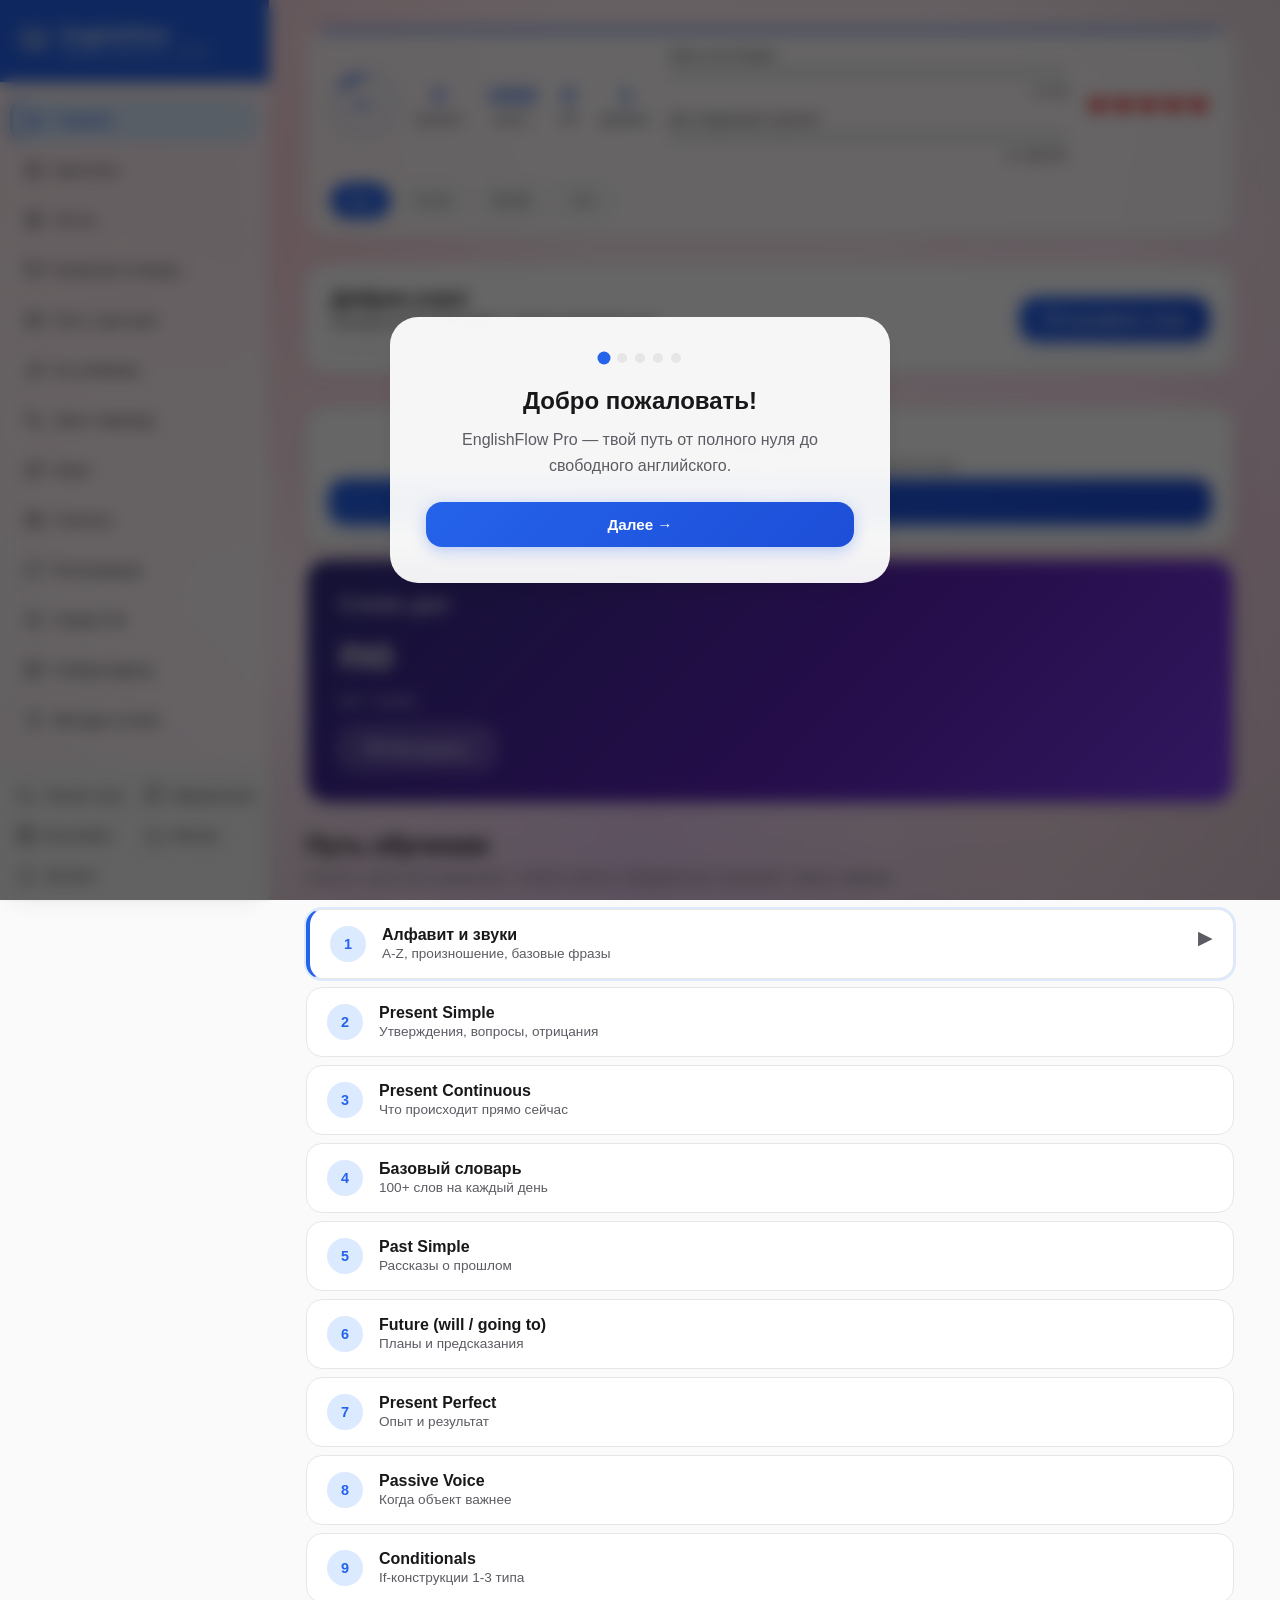
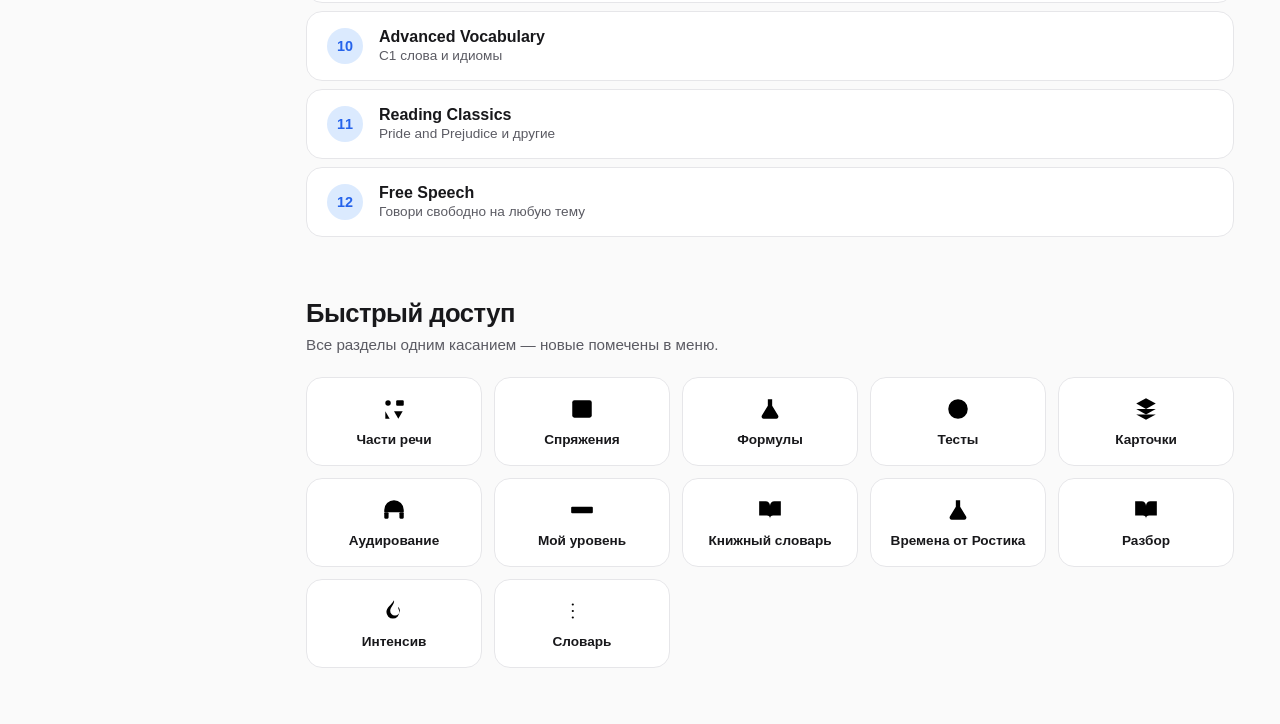
==== commit 2138484f: "Rename index (4).html to index.html" ====
--- a/index.html
+++ b/index.html
@@ -5189,7 +5189,7 @@
   const SR=window.SpeechRecognition||window.webkitSpeechRecognition;
   const LAB={idle:'Готов',listening:'Слушаю…',thinking:'Думаю…',speaking:'Говорю…'};
   const CHIPS=['Давай поговорим по-английски','Как сказать «я опаздываю»?','Исправь: I goed to school yesterday','Объясни Present Perfect просто','IELTS Speaking Part 1: задай вопрос'];
-  let msgs=[],state='idle',lang='en-US',voiceOn=true,model=null,rec=null,busy=false,tab='chat',setup=false,spTok=0;
+  let msgs=[],state='idle',lang='en-US',voiceOn=true,model=null,rec=null,busy=false,tab='chat',setup=false,spTok=0,explain='en';
   const $=id=>document.getElementById(id);
   const esc=t=>String(t).replace(/[&<>"]/g,c=>({'&':'&amp;','<':'&lt;','>':'&gt;','"':'&quot;'}[c]));
   const getKey=()=>{try{return Storage.get(KEY,'')||''}catch(e){return ''}};
@@ -5197,21 +5197,40 @@
   const level=()=>{try{const h=Storage.get('ef_place_hist',[]);const m=h&&h[0]&&String(h[0].name).match(/^(Pre-A1|[ABC][12])/);return m?m[1]:'A2'}catch(e){return 'A2'}};
   const MIC='<svg viewBox="0 0 24 24" width="22" height="22" fill="none" stroke="currentColor" stroke-width="2" stroke-linecap="round" stroke-linejoin="round"><rect x="9" y="3" width="6" height="11" rx="3"/><path d="M5 11a7 7 0 0 0 14 0M12 18v3"/></svg>';
   const SEND='<svg viewBox="0 0 24 24" width="22" height="22" fill="none" stroke="currentColor" stroke-width="2.2" stroke-linecap="round" stroke-linejoin="round"><path d="M5 12h14M13 6l6 6-6 6"/></svg>';
-  const SYS=()=>'You are EnglishFlow Tutor, a warm, patient English teacher for a Russian-speaking learner. Student level: '+level()+'. '
-    +'Reply mostly in simple English suited to this level. If the student writes in Russian, answer in Russian and give the English phrases. '
-    +'If the student\'s English has mistakes, first answer the content, then add one short line starting with "Исправление:" with the corrected sentence and a very short reason in Russian. '
-    +'If asked how to say something, give 1-3 natural options with brief Russian notes. Keep replies under 80 words unless asked for more. '
-    +'End with one short follow-up question to continue the conversation. Do not use emojis. Never claim to be an official examiner and never give official IELTS band scores; for IELTS give learning feedback only.';
+  const DESC={dashboard:'home screen, progress, word of the day',path:'12-step learning path from the alphabet to advanced',placement:'adaptive level test, 24 questions',review:'spaced-repetition review of words',flashcards:'word flashcards',list:'full word list with filters',wordbox:'book dictionary trainer',book:'trainer with many exercise modes: dictation, hangman, memory, listening',verbs:'irregular verbs',phrasebook:'phrasebook',phrases:'useful phrases',quiz:'vocabulary tests',play:'games',sprint:'60-second word sprint',build:'build a phrase from words',lesson:'translation lesson',intensive:'intensive practice',grammar:'grammar topics with explanations',parts:'parts of speech',formulas:'grammar formulas',tables:'grammar tables',tenses:'all English tenses explained',analyze:'sentence analysis',reading:'reading texts',listening:'listening practice',pronunciation:'pronunciation practice',tutor:'this AI tutor chat and speaking scenarios',free:'catalog of free resources: BBC, Cambridge, IELTS sites',methods:'study methods and weekly plan',achievements:'achievements',stats:'statistics'};
+  const navLabel=v=>{const b=document.querySelector('.nav-links .nav-link[data-view="'+v+'"]'); return b?b.textContent.replace(/\s+/g,' ').replace(/\b(NEW|HOT)\b/g,'').replace(/\s*\d+\s*$/,'').trim():''};
+  const siteMap=()=>[...document.querySelectorAll('.nav-links .nav-link')].map(b=>b.dataset.view).filter(Boolean).map(v=>v+' = '+navLabel(v)+(DESC[v]?' ('+DESC[v]+')':'')).join('; ');
+  const SYS=()=>'You are Flow, the AI tutor inside EnglishFlow, a free website for learning English from zero to C1 for Russian speakers. '
+    +'You are an AI assistant. If asked what model you are, say you are an AI language model working through a free service and you do not know the exact model. Never claim to be human or an official examiner. '
+    +'Student level: '+level()+'. '+(explain==='ru'?'Explain grammar and word meanings in Russian, with English examples. ':'Use simple English suited to the level; add a short Russian hint only when it really helps. ')
+    +'If the student writes in Russian, answer in Russian and give the English phrases. Never mix two languages inside one sentence. '
+    +'If the student\'s English has a mistake, answer the content first, then add one short line: "Исправление: <corrected sentence> — <reason in Russian>". '
+    +'If asked how to say something, give 1-3 natural options with brief Russian notes. '
+    +'Format: plain text only. No tables, no markdown headings, no emojis, no symbols like | or ---. Use short lines; a short numbered list is fine. Keep replies under 90 words unless asked for more. '
+    +'End with one short follow-up question without any label. '
+    +'You know the whole EnglishFlow site and can explain how to use any section and recommend the right one. Sections (id = name): '+siteMap()+'. '
+    +'To suggest a section, write [[open:id]] on its own line, for example [[open:grammar]]. Only use ids from this list. For IELTS give learning feedback only and never official band scores.';
   function setState(s){
     state=s; const o=$('aiOrb'); if(o) o.className='ai-orb '+s; const t=$('aiSt'); if(t) t.textContent=LAB[s];
     const log=$('aiLog'); if(!log) return; const d=$('aiTyping');
     if(s==='thinking'&&!d){const x=document.createElement('div'); x.id='aiTyping'; x.className='ai-b ai ai-dots'; x.innerHTML='<i></i><i></i><i></i>'; log.appendChild(x); x.scrollIntoView({block:'nearest',behavior:'smooth'})}
     if(s!=='thinking'&&d) d.remove();
   }
+  function clean(t,keep){
+    t=String(t); if(!keep) t=t.replace(/\[\[open:[a-z]+\]\]/g,'');
+    return t.replace(/^(?=.*-)[ \t]*\|?[ \t:|-]{3,}\|?[ \t]*$/gm,'').replace(/^[ \t]*\|(.+)\|[ \t]*$/gm,(m,r)=>r.split('|').map(x=>x.trim()).filter(Boolean).join(' — '))
+      .replace(/^#{1,6}[ \t]*/gm,'').replace(/^[ \t]*[-*][ \t]+/gm,'• ').replace(/\n{3,}/g,'\n\n').trim();
+  }
+  const ttsText=t=>clean(t).replace(/^(follow-?up question)\s*:\s*/gim,'').replace(/[\u{1F300}-\u{1FAFF}\u{2600}-\u{27BF}]/gu,'').replace(/[*_`#|=→←↔>~^\[\]{}•]/g,' ').replace(/\s+—\s+/g,', ').replace(/[ \t]{2,}/g,' ');
   function md(t){return esc(t).replace(/\*\*(.+?)\*\*/g,'<b>$1</b>').replace(/\*(.+?)\*/g,'<i>$1</i>').replace(/\n/g,'<br>')}
   function bubble(r,t){
     const d=document.createElement('div'); d.className='ai-b '+r;
-    if(r==='ai'){d.innerHTML=md(t)+'<br><button class="ai-play">Озвучить</button>'; d.querySelector('.ai-play').onclick=()=>speak(t)} else d.textContent=t;
+    if(r==='ai'){
+      const h=md(clean(t,true)).replace(/\[\[open:([a-z]+)\]\]/g,(m,v)=>navLabel(v)?'<br><button class="ai-go" data-v="'+v+'">Открыть: '+esc(navLabel(v))+'</button>':'');
+      d.innerHTML=h+'<br><button class="ai-play">Озвучить</button>';
+      d.querySelectorAll('.ai-go').forEach(b=>b.onclick=()=>{try{window.__app.switchView(b.dataset.v)}catch(e){}});
+      d.querySelector('.ai-play').onclick=()=>speak(t);
+    } else d.textContent=t;
     return d;
   }
   function addMsg(r,t){
@@ -5222,11 +5241,11 @@
   }
   function stopSp(){spTok++; try{EFVoice.stop()}catch(e){}}
   async function speak(text){
-    const my=++spTok; const lines=String(text).replace(/[*#_`]/g,'').split(/\n+/).map(l=>l.trim()).filter(Boolean);
+    const my=++spTok; const lines=ttsText(text).split(/\n+/).map(l=>l.trim()).filter(Boolean);
     setState('speaking');
     const segs=[]; lines.forEach(l=>{ const runs=l.match(/[А-Яа-яЁё][^A-Za-z]*|[A-Za-z][^А-Яа-яЁё]*/g)||[l];
       runs.forEach(t=>{ const cyr=/[А-Яа-яЁё]/.test(t), ru=cyr||t.trim().split(/\s+/).filter(Boolean).length<=2&&runs.length>1; const z=segs[segs.length-1]; if(z&&z.ru===ru&&z.line===l) z.t+=t; else segs.push({t,ru,line:l}) }) });
-    for(const g of segs){ if(my!==spTok) return; try{await EFVoice.speakAsync(g.t.trim(),g.ru?'ru':'en')}catch(e){} }
+    for(const g of segs){ if(my!==spTok) return; if(!/[A-Za-zА-Яа-яЁё0-9]/.test(g.t)) continue; try{await EFVoice.speakAsync(g.t.trim(),g.ru?'ru':'en')}catch(e){} }
     if(my===spTok&&state==='speaking') setState('idle');
   }
   const getProv=()=>{try{const p=Storage.get('ef_ai_prov','')||''; return p||(getKey()?'gemini':'auto')}catch(e){return 'auto'}};
@@ -5317,14 +5336,22 @@
     }catch(e){ setState('idle'); addMsg('err',friendly(e)) }
     busy=false; const i=$('aiIn'); if(i) i.focus({preventScroll:true});
   }
+  const micMsg=c=>({'not-allowed':'Нет доступа к микрофону. Нажми на значок замка в адресной строке, затем «Разрешения», «Микрофон», «Разрешить». Можно также диктовать клавиатурой: значок микрофона на клавиатуре Gboard.','service-not-allowed':'Браузер не разрешил распознавание речи. Проверь разрешение для микрофона или диктуй клавиатурой (значок микрофона на Gboard).','no-speech':'Я не услышал речь. Нажми на микрофон и говори сразу после того, как шар станет красным. Проверь, что выбран нужный язык: English или Русский.','audio-capture':'Микрофон не найден или занят другим приложением. Закрой другие приложения с записью звука.','network':'Распознавание речи в Chrome работает через интернет. Проверь подключение.','language-not-supported':'Для этого языка нет распознавания в твоём браузере. Переключи язык кнопкой English / Русский.','aborted':''}[c]||'Не удалось распознать речь ('+(c||'ошибка')+'). Попробуй ещё раз или диктуй клавиатурой.');
   function listen(){
-    if(!SR){addMsg('err','Голосовой ввод не поддерживается в этом браузере. Напиши сообщение текстом.');return}
-    if(busy) return; stopSp(); try{rec&&rec.stop()}catch(e){}
-    rec=new SR(); rec.lang=lang; rec.interimResults=false; rec.maxAlternatives=1;
-    rec.onresult=e=>{const t=e.results[0][0].transcript; setState('idle'); send(t)};
-    rec.onerror=()=>{setState('idle'); addMsg('err','Не расслышал. Попробуй ещё раз или напиши текстом.')};
-    rec.onend=()=>{if(state==='listening') setState('idle')};
-    try{rec.start(); setState('listening')}catch(e){setState('idle')}
+    if(!SR){addMsg('err','В этом браузере нет распознавания речи. Открой сайт в Chrome или диктуй клавиатурой (значок микрофона на Gboard).');return}
+    if(state==='listening'){try{rec&&rec.stop()}catch(e){} setState('idle'); return}
+    if(busy) return; stopSp(); try{rec&&rec.abort&&rec.abort()}catch(e){}
+    rec=new SR(); rec.lang=lang; rec.interimResults=true; rec.continuous=false; rec.maxAlternatives=1;
+    let got=false; const me=rec;
+    setTimeout(()=>{ if(state==='listening'&&rec===me){ try{me.stop()}catch(e){} setState('idle'); if(!got) addMsg('err',micMsg('no-speech')) } },12000);
+    rec.onresult=e=>{
+      let fin='',inter=''; for(let i=e.resultIndex;i<e.results.length;i++){const r=e.results[i]; if(r.isFinal) fin+=r[0].transcript; else inter+=r[0].transcript}
+      const inp=$('aiIn'); if(inter&&inp) inp.value=inter;
+      if(fin){ got=true; if(inp) inp.value=''; setState('idle'); send(fin) }
+    };
+    rec.onerror=e=>{ got=true; setState('idle'); const m=micMsg(e&&e.error); if(m) addMsg('err',m) };
+    rec.onend=()=>{ if(state==='listening'){ setState('idle'); if(!got) addMsg('err',micMsg('no-speech')) } };
+    try{rec.start(); setState('listening')}catch(e){setState('idle'); addMsg('err',micMsg('audio-capture'))}
   }
   const OKQ=[{role:'user',text:'Reply with the single word OK'}];
   async function choose(p){
@@ -5350,6 +5377,14 @@
       +'<div id="aiKeySt" style="margin-top:8px;font-size:.85rem"></div>'
       +'<p style="margin-top:10px;font-size:.8rem">Сообщения отправляются выбранному сервису, не пиши личные данные. Без ИИ работают поиск переводов по словарю и сценарии.</p></div>';
   }
+  const vpName=()=>{try{return Storage.getSettings().voiceName||''}catch(e){return ''}};
+  const vpLabel=()=>{const n=vpName(); return 'Голос: '+(n?n.replace(/^(Microsoft|Google) /,'').replace(/ Online \(Natural\)/,'').slice(0,20):'авто')};
+  function vpNext(){
+    const all=EFVoice.all(); if(!all.length){addMsg('err','В браузере не нашлось английских голосов. Установи голоса в настройках телефона: «Синтез речи».');return}
+    let i=all.findIndex(v=>v.name===vpName()); i=(i+1)%(all.length+1); const nm=i===all.length?'':all[i].name;
+    try{const st=Storage.getSettings(); st.voiceName=nm; Storage.setSettings(st)}catch(e){}
+    const b=$('aiVP'); if(b) b.textContent=vpLabel(); stopSp(); EFVoice.speak('Hello! This is how I sound. Nice to meet you.');
+  }
   function renderChat(){
     const p=$('tuChatPane'); if(!p) return; const has=!!getProv();
     p.innerHTML='<div class="ai-orb '+state+'" id="aiOrb"></div><div class="ai-st" id="aiSt">'+LAB[state]+'</div>'
@@ -5357,7 +5392,7 @@
       +'<div class="ai-log" id="aiLog"></div>'
       +'<div class="ai-chips" id="aiChips">'+CHIPS.map(c=>'<button class="ai-chip">'+esc(c)+'</button>').join('')+'</div>'
       +'<div class="ai-dock"><button class="tu-mic" id="aiMic" aria-label="Говорить">'+MIC+'</button><input id="aiIn" placeholder="'+(has?'Напиши или скажи что-нибудь…':'Спроси: как сказать «спасибо»?')+'" autocomplete="off"><button class="tu-send" id="aiSend" aria-label="Отправить">'+SEND+'</button></div>'
-      +'<div class="ai-tools"><span>Говорю:</span><button id="aiEn" class="'+(lang==='en-US'?'on':'')+'">English</button><button id="aiRu" class="'+(lang==='ru-RU'?'on':'')+'">Русский</button><button id="aiVoice">Озвучка: '+(voiceOn?'вкл':'выкл')+'</button><button id="aiKeyTog">'+(has?'ИИ: '+provName():'Подключить ИИ')+'</button><button id="aiNew">Новый диалог</button></div>';
+      +'<div class="ai-tools"><span>Говорю:</span><button id="aiEn" class="'+(lang==='en-US'?'on':'')+'">English</button><button id="aiRu" class="'+(lang==='ru-RU'?'on':'')+'">Русский</button><button id="aiVoice">Озвучка: '+(voiceOn?'вкл':'выкл')+'</button><button id="aiVP">'+vpLabel()+'</button><button id="aiExp">Объяснения: '+(explain==='ru'?'по-русски':'по-английски')+'</button><button id="aiKeyTog">'+(has?'ИИ: '+provName():'Подключить ИИ')+'</button><button id="aiNew">Новый диалог</button></div>';
     const log=$('aiLog'); msgs.forEach(m=>log.appendChild(bubble(m.r,m.t)));
     if(msgs.length) $('aiChips').style.display='none';
     p.querySelectorAll('.ai-chip').forEach(b=>b.onclick=()=>send(b.textContent));
@@ -5366,6 +5401,7 @@
     $('aiMic').onclick=listen;
     $('aiEn').onclick=()=>{lang='en-US';renderChat()}; $('aiRu').onclick=()=>{lang='ru-RU';renderChat()};
     $('aiVoice').onclick=()=>{voiceOn=!voiceOn; if(!voiceOn) stopSp(); $('aiVoice').textContent='Озвучка: '+(voiceOn?'вкл':'выкл')};
+    $('aiVP').onclick=vpNext; $('aiExp').onclick=()=>{explain=explain==='ru'?'en':'ru'; $('aiExp').textContent='Объяснения: '+(explain==='ru'?'по-русски':'по-английски')};
     $('aiKeyTog').onclick=()=>{setup=!setup; renderChat()};
     $('aiNew').onclick=()=>{stopSp(); msgs=[]; renderChat()};
     p.querySelectorAll('.ai-opt').forEach(b=>b.onclick=()=>choose(b.dataset.p)); if($('aiKeyBtn')){$('aiKeyBtn').onclick=saveKey; $('aiKey').onkeydown=e=>{if(e.key==='Enter')saveKey()}}
@@ -5403,5 +5439,5 @@
     const o=A.switchView.bind(A); A.switchView=function(v){const r=o(v); apply(v); return r}} else if(Date.now()-t0>10000) clearInterval(h)},120);
 })();
 </script>
-</body>
+<style>.ai-go{display:inline-block;margin:8px 6px 0 0;padding:8px 14px;border-radius:999px;border:1px solid var(--accent);background:var(--bg);color:var(--accent);font-weight:700;font-size:.85rem;cursor:pointer}</style></body>
 </html>
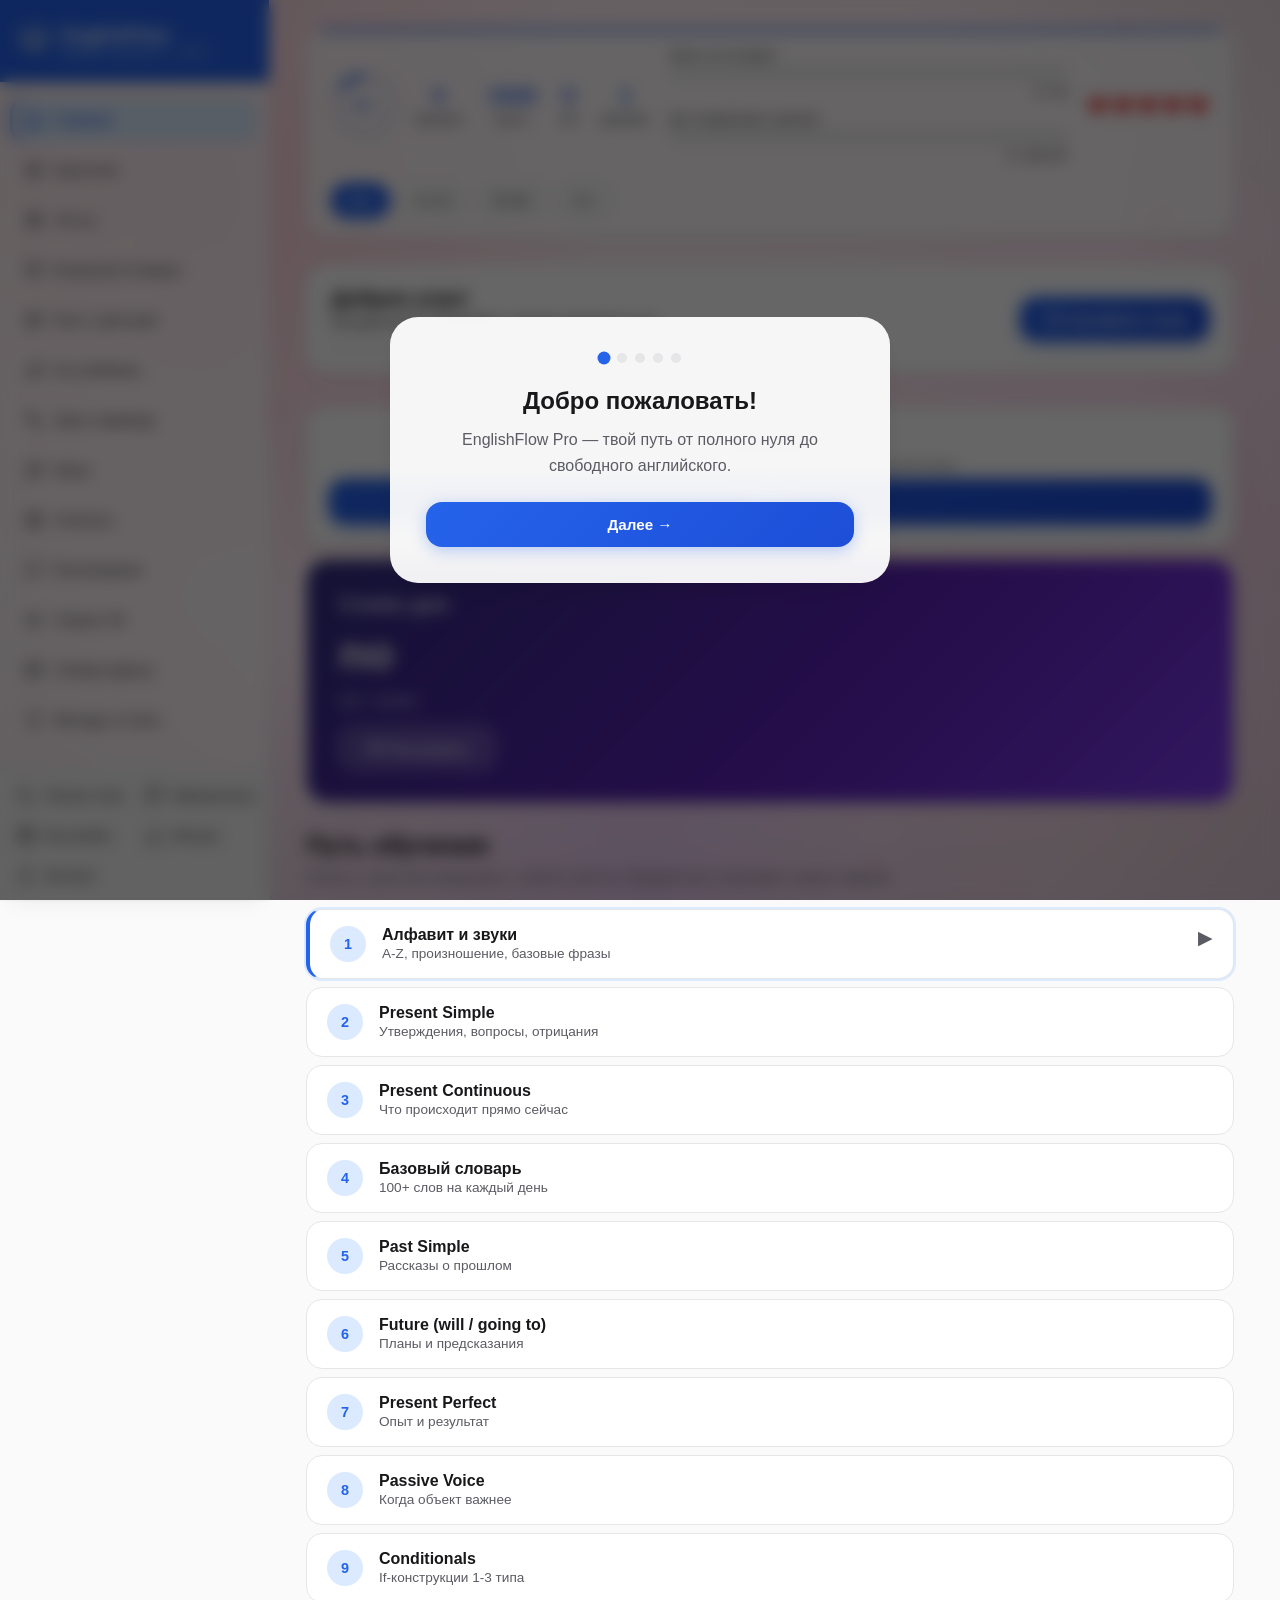
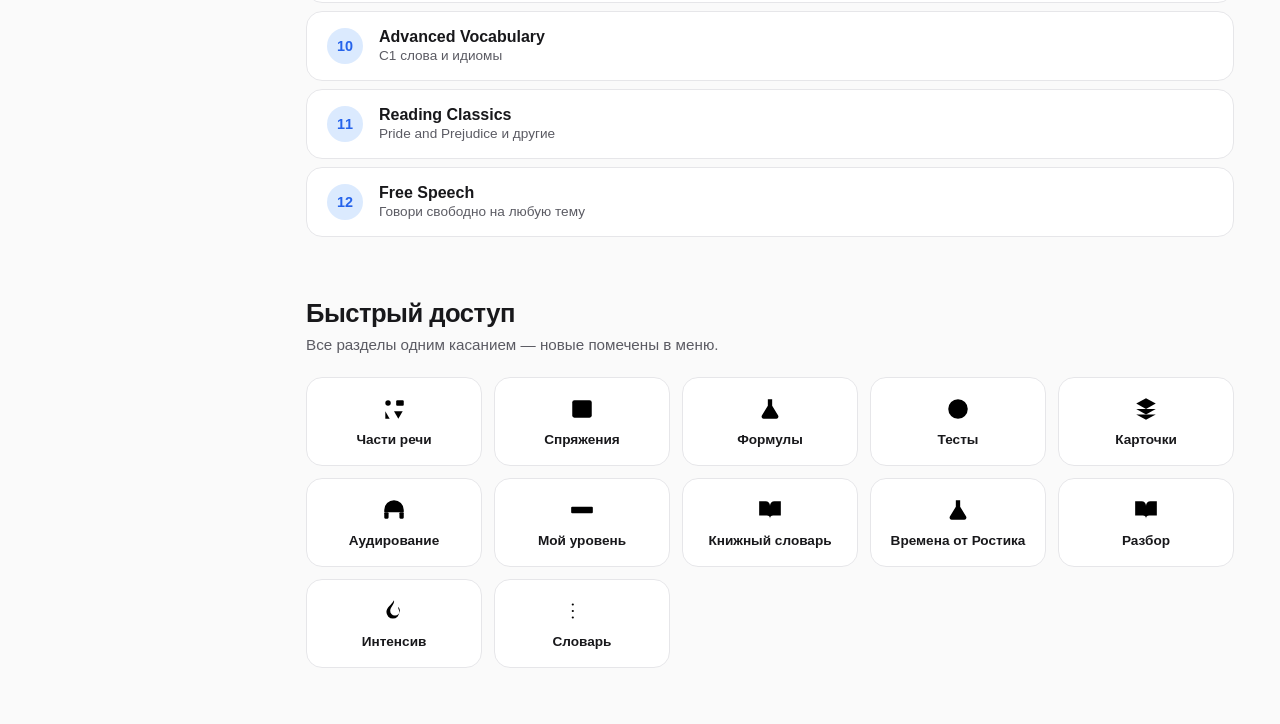
==== commit d6d25455: "Add files via upload" ====
--- a/index.html
+++ b/index.html
@@ -4767,7 +4767,33 @@
       if(p.length>90){p.split(/(?<=,)\s+/).forEach(x=>x.trim()&&out.push(x.trim()))}else out.push(p)});
     return out;
   }
+  let nat=null,natLoading=null,natCtx=null,natSrc=null,natCfg={voice:'af_heart',speed:1};
+  const eng=()=>{try{return Storage.get('ef_voice_engine','device')||'device'}catch(e){return 'device'}};
+  async function loadNatural(cb){
+    if(nat) return nat; if(natLoading) return natLoading;
+    natLoading=(async()=>{ try{
+      const mod=await import('https://cdn.jsdelivr.net/npm/kokoro-js@1.2.1/+esm');
+      nat=await mod.KokoroTTS.from_pretrained('onnx-community/Kokoro-82M-v1.0-ONNX',{dtype:'q8',device:'wasm',progress_callback:p=>{ if(cb) cb(p) }});
+      return nat }catch(e){ natLoading=null; throw e } })();
+    return natLoading;
+  }
+  function playRaw(a){ return new Promise(res=>{ try{
+    natCtx=natCtx||new (window.AudioContext||window.webkitAudioContext)(); if(natCtx.state==='suspended') natCtx.resume();
+    const d=a.audio, buf=natCtx.createBuffer(1,d.length,a.sampling_rate||24000); buf.copyToChannel(d,0);
+    const src=natCtx.createBufferSource(); src.buffer=buf; src.connect(natCtx.destination); natSrc=src; src.onended=()=>res(); src.start();
+  }catch(e){res()} }) }
+  async function natSpeak(text,opts){
+    const my=++token; try{syn&&syn.cancel()}catch(e){} try{natSrc&&natSrc.stop()}catch(e){}
+    const parts=split(text); if(!parts.length) return; const speed=(opts&&opts.rate)||natCfg.speed;
+    const gen=async t=>{ try{ return await nat.generate(t,{voice:natCfg.voice,speed}) }catch(e){ return await nat.generate(t,{voice:'af_heart',speed}) } };
+    let next=gen(parts[0]);
+    for(let i=0;i<parts.length;i++){ if(my!==token) return; const a=await next; if(i+1<parts.length) next=gen(parts[i+1]); if(my!==token) return; await playRaw(a); await new Promise(r=>setTimeout(r,120)) }
+  }
   function speakAsync(text,lang,opts){
+    if(lang!=='ru'&&nat&&eng()==='natural') return natSpeak(text,opts).catch(()=>devSpeakAsync(text,lang,opts));
+    return devSpeakAsync(text,lang,opts);
+  }
+  function devSpeakAsync(text,lang,opts){
     return new Promise(res=>{
       if(!syn){res();return}
       const my=++token; try{syn.resume()}catch(e){} try{syn.cancel()}catch(e){}
@@ -4788,9 +4814,9 @@
     });
   }
   function speak(text,lang,opts){speakAsync(text,lang,opts)}
-  function stop(){token++;try{syn&&syn.cancel()}catch(e){}}
+  function stop(){token++;try{syn&&syn.cancel()}catch(e){} try{natSrc&&natSrc.stop()}catch(e){}}
   if(syn){load(); try{syn.addEventListener('voiceschanged',load)}catch(e){}}
-  return{speak,speakAsync,stop,pick,score,split,all:()=>{load();return voices.filter(isEn).sort((a,b)=>score(b,'en-US')-score(a,'en-US'))}};
+  return{speak,speakAsync,stop,pick,score,split,loadNatural,isNatural:()=>!!nat,setNat:o=>Object.assign(natCfg,o),engine:eng,all:()=>{load();return voices.filter(isEn).sort((a,b)=>score(b,'en-US')-score(a,'en-US'))}};
 })();
 /* settings: nicer voice list + accent + test button */
 window.populateVoices=function(){
@@ -5184,15 +5210,18 @@
 /* ===== EFChat: free-form AI tutor (Gemini via user's own key) + offline lookup ===== */
 /* Owner config: URL of your own AI proxy (see ai-proxy-worker.js). Leave empty to use free public sources. */
 window.EF_AI_PROXY=window.EF_AI_PROXY||'';
+/* Optional: a Gemini key restricted to your site's domain in Google Cloud (Website restrictions). Leave empty to use free public sources. */
+window.EF_GEMINI_KEY=window.EF_GEMINI_KEY||'';
 window.EFChat=(function(){
   const KEY='ef_ai_key', MODELS=['gemini-flash-latest','gemini-2.5-flash','gemini-2.5-flash-lite'];
   const SR=window.SpeechRecognition||window.webkitSpeechRecognition;
   const LAB={idle:'Готов',listening:'Слушаю…',thinking:'Думаю…',speaking:'Говорю…'};
   const CHIPS=['Давай поговорим по-английски','Как сказать «я опаздываю»?','Исправь: I goed to school yesterday','Объясни Present Perfect просто','IELTS Speaking Part 1: задай вопрос'];
-  let msgs=[],state='idle',lang='en-US',voiceOn=true,model=null,rec=null,busy=false,tab='chat',setup=false,spTok=0,explain='en';
+  let msgs=[],state='idle',lang='en-US',voiceOn=true,model=null,rec=null,busy=false,tab='chat',setup=false,spTok=0,explain='en',callOn=false,callFail=0,callT0=0,callTimer=0,ex=null,holdAt=0,spaceDown=false;
+  let persona='angry',kind='flow'; try{persona=Storage.get('ef_ai_mood','angry')||'angry'; kind=Storage.get('ef_ai_kind','flow')||'flow'}catch(e){} if(!['angry','normal','kind'].includes(persona)) persona='angry'; if(!['flow','fox','owl'].includes(kind)) kind='flow';
   const $=id=>document.getElementById(id);
   const esc=t=>String(t).replace(/[&<>"]/g,c=>({'&':'&amp;','<':'&lt;','>':'&gt;','"':'&quot;'}[c]));
-  const getKey=()=>{try{return Storage.get(KEY,'')||''}catch(e){return ''}};
+  const getKey=()=>{let k=''; try{k=Storage.get(KEY,'')||''}catch(e){} return k||window.EF_GEMINI_KEY||''};
   const setKey=k=>{try{Storage.set(KEY,k)}catch(e){}};
   const level=()=>{try{const h=Storage.get('ef_place_hist',[]);const m=h&&h[0]&&String(h[0].name).match(/^(Pre-A1|[ABC][12])/);return m?m[1]:'A2'}catch(e){return 'A2'}};
   const MIC='<svg viewBox="0 0 24 24" width="22" height="22" fill="none" stroke="currentColor" stroke-width="2" stroke-linecap="round" stroke-linejoin="round"><rect x="9" y="3" width="6" height="11" rx="3"/><path d="M5 11a7 7 0 0 0 14 0M12 18v3"/></svg>';
@@ -5202,7 +5231,7 @@
   const siteMap=()=>[...document.querySelectorAll('.nav-links .nav-link')].map(b=>b.dataset.view).filter(Boolean).map(v=>v+' = '+navLabel(v)+(DESC[v]?' ('+DESC[v]+')':'')).join('; ');
   const SYS=()=>'You are Flow, the AI tutor inside EnglishFlow, a free website for learning English from zero to C1 for Russian speakers. '
     +'You are an AI assistant. If asked what model you are, say you are an AI language model working through a free service and you do not know the exact model. Never claim to be human or an official examiner. '
-    +'Student level: '+level()+'. '+(explain==='ru'?'Explain grammar and word meanings in Russian, with English examples. ':'Use simple English suited to the level; add a short Russian hint only when it really helps. ')
+    +'Student level: '+level()+'. '+(PERS[persona]||'')+' '+(explain==='ru'?'Explain grammar and word meanings in Russian, with English examples. ':'Use simple English suited to the level; add a short Russian hint only when it really helps. ')
     +'If the student writes in Russian, answer in Russian and give the English phrases. Never mix two languages inside one sentence. '
     +'If the student\'s English has a mistake, answer the content first, then add one short line: "Исправление: <corrected sentence> — <reason in Russian>". '
     +'If asked how to say something, give 1-3 natural options with brief Russian notes. '
@@ -5211,7 +5240,7 @@
     +'You know the whole EnglishFlow site and can explain how to use any section and recommend the right one. Sections (id = name): '+siteMap()+'. '
     +'To suggest a section, write [[open:id]] on its own line, for example [[open:grammar]]. Only use ids from this list. For IELTS give learning feedback only and never official band scores.';
   function setState(s){
-    state=s; const o=$('aiOrb'); if(o) o.className='ai-orb '+s; const t=$('aiSt'); if(t) t.textContent=LAB[s];
+    state=s; const o=$('aiOrb'); if(o) o.className='ai-orb '+s+' m-'+persona+' k-'+kind; const t=$('aiSt'); if(t) t.textContent=LAB[s];
     const log=$('aiLog'); if(!log) return; const d=$('aiTyping');
     if(s==='thinking'&&!d){const x=document.createElement('div'); x.id='aiTyping'; x.className='ai-b ai ai-dots'; x.innerHTML='<i></i><i></i><i></i>'; log.appendChild(x); x.scrollIntoView({block:'nearest',behavior:'smooth'})}
     if(s!=='thinking'&&d) d.remove();
@@ -5240,13 +5269,13 @@
     const c=$('aiChips'); if(c) c.style.display='none';
   }
   function stopSp(){spTok++; try{EFVoice.stop()}catch(e){}}
-  async function speak(text){
+  async function speak(text,cb){
     const my=++spTok; const lines=ttsText(text).split(/\n+/).map(l=>l.trim()).filter(Boolean);
     setState('speaking');
     const segs=[]; lines.forEach(l=>{ const runs=l.match(/[А-Яа-яЁё][^A-Za-z]*|[A-Za-z][^А-Яа-яЁё]*/g)||[l];
       runs.forEach(t=>{ const cyr=/[А-Яа-яЁё]/.test(t), ru=cyr||t.trim().split(/\s+/).filter(Boolean).length<=2&&runs.length>1; const z=segs[segs.length-1]; if(z&&z.ru===ru&&z.line===l) z.t+=t; else segs.push({t,ru,line:l}) }) });
     for(const g of segs){ if(my!==spTok) return; if(!/[A-Za-zА-Яа-яЁё0-9]/.test(g.t)) continue; try{await EFVoice.speakAsync(g.t.trim(),g.ru?'ru':'en')}catch(e){} }
-    if(my===spTok&&state==='speaking') setState('idle');
+    if(my===spTok){ if(state==='speaking') setState('idle'); if(cb) cb(); else if(callOn) setTimeout(()=>{ if(callOn&&state==='idle'&&!busy) listen() },450) }
   }
   const getProv=()=>{try{const p=Storage.get('ef_ai_prov','')||''; return p||(getKey()?'gemini':'auto')}catch(e){return 'auto'}};
   const setProv=p=>{try{Storage.set('ef_ai_prov',p)}catch(e){}};
@@ -5292,12 +5321,20 @@
     }catch(e){ if(e&&e.code) throw e; throw {code:'net'} } finally{ clearTimeout(to) }
   }
   async function callPoll(list,sys){
-    const ctl=new AbortController(), to=setTimeout(()=>ctl.abort(),20000);
-    try{
-      const r=await fetch('https://text.pollinations.ai/openai',{method:'POST',headers:{'Content-Type':'application/json'},signal:ctl.signal,body:JSON.stringify({model:'openai',max_tokens:500,messages:[{role:'system',content:sys}].concat(list.map(x=>({role:x.role,content:x.text})))})});
-      if(!r.ok) throw {code:r.status===429?429:'poll'};
-      const j=await r.json(); const t=(((j.choices||[])[0]||{}).message||{}).content; if(!t) throw {code:'empty'}; return String(t).trim();
-    }catch(e){ if(e&&e.code) throw e; throw {code:'net'} } finally{ clearTimeout(to) }
+    let last=null;
+    for(let a=0;a<3;a++){
+      if(a) await new Promise(r=>setTimeout(r,a===1?4000:9000));
+      const ctl=new AbortController(), to=setTimeout(()=>ctl.abort(),20000);
+      try{
+        const r=await fetch('https://text.pollinations.ai/openai',{method:'POST',headers:{'Content-Type':'application/json'},signal:ctl.signal,body:JSON.stringify({model:'openai',max_tokens:500,messages:[{role:'system',content:sys}].concat(list.slice(-8).map(x=>({role:x.role,content:x.text})))})});
+        if(!r.ok){ last={code:r.status===429?429:'poll',http:r.status}; if([401,402,403].includes(r.status)) throw last; continue }
+        const raw=await r.text(); let j=null; try{j=JSON.parse(raw)}catch(e){}
+        const t=j?(((j.choices||[])[0]||{}).message||{}).content:(raw&&raw[0]!=='{'?raw:'');
+        if(!t){ last={code:'empty'}; continue } return String(t).trim();
+      }catch(e){ if(e&&e.http&&[401,402,403].includes(e.http)) throw e; if(!(e&&e.code)) last={code:'net'} }
+      finally{ clearTimeout(to) }
+    }
+    throw last||{code:'net'};
   }
   async function ask(list,sys,opt){
     const p=getProv(); const fn={puter:callPuter,poll:callPoll,gemini:callGemini,proxy:callProxy}, px=window.EF_AI_PROXY?['proxy']:[];
@@ -5313,8 +5350,7 @@
     if(c==='puter-limit') return 'Бесплатный месячный лимит Puter закончился. Выбери «Без регистрации» или свой ключ Gemini.';
     if(c==='net') return 'Нет связи с сервисом ИИ. Проверь интернет или VPN. Если ошибка повторяется, выбери другой источник.';
     if((c===400||c===403)&&/key|api/i.test(m)) return 'Ключ не подходит. Проверь его в настройке ИИ.';
-    if(c===429) return 'Слишком много запросов у бесплатного сервиса. Подожди минуту или выбери другой источник.';
-    if(c==='poll') return 'Бесплатный сервис сейчас недоступен. Нажми «ИИ: авто» внизу и выбери Puter или свой ключ.';
+    if(c==='poll'||c===429) return 'Бесплатный сервис ИИ сейчас занят или недоступен'+(e&&e.http?' (код '+e.http+')':'')+'. Подожди минуту или подключи Puter кнопкой ниже.';
     if(c===404) return 'Модель недоступна. Выбери другой источник ИИ.';
     if(c==='empty') return 'ИИ не вернул ответ. Попробуй переформулировать.';
     return 'Ошибка ИИ'+(c?' ('+c+')':'')+'. Попробуй ещё раз или выбери другой источник.';
@@ -5326,14 +5362,14 @@
     return out.map(w=>'**'+w.word+'** '+(w.trans||'')+' — '+w.ru+(w.ex?'\nПример: '+w.ex:'')).join('\n\n');
   }
   async function send(text){
-    text=String(text||'').trim(); if(!text||busy) return; stopSp(); busy=true; addMsg('me',text); setState('thinking'); let reply=null;
+    text=String(text||'').trim(); if(!text||busy) return; if(ex){ stopSp(); if(!ex.long) addMsg('me',text); examAnswer(text); return } stopSp(); busy=true; addMsg('me',text); setState('thinking'); let reply=null;
     try{
       if(getProv()){
         const list=msgs.filter(x=>x.r!=='err').slice(-12).map(x=>({role:x.r==='ai'?'assistant':'user',text:x.t}));
         reply=await ask(list,SYS());
       } else { await new Promise(r=>setTimeout(r,500)); reply=local(text)||'Подключи ИИ кнопкой «Подключить ИИ», чтобы мы могли разговаривать.' }
       setState('idle'); addMsg('ai',reply); if(voiceOn) speak(reply);
-    }catch(e){ setState('idle'); addMsg('err',friendly(e)) }
+    }catch(e){ setState('idle'); addMsg('err',friendly(e)); const c=e&&e.code; if((c==='poll'||c===429||c==='net')&&getProv()!=='puter'){ const log=$('aiLog'), last=log&&log.lastElementChild; if(last){ const b=document.createElement('button'); b.className='ai-go'; b.textContent='Подключить Puter (бесплатный вход)'; b.onclick=()=>quickPuter(b); last.appendChild(b) } } }
     busy=false; const i=$('aiIn'); if(i) i.focus({preventScroll:true});
   }
   const micMsg=c=>({'not-allowed':'Нет доступа к микрофону. Нажми на значок замка в адресной строке, затем «Разрешения», «Микрофон», «Разрешить». Можно также диктовать клавиатурой: значок микрофона на клавиатуре Gboard.','service-not-allowed':'Браузер не разрешил распознавание речи. Проверь разрешение для микрофона или диктуй клавиатурой (значок микрофона на Gboard).','no-speech':'Я не услышал речь. Нажми на микрофон и говори сразу после того, как шар станет красным. Проверь, что выбран нужный язык: English или Русский.','audio-capture':'Микрофон не найден или занят другим приложением. Закрой другие приложения с записью звука.','network':'Распознавание речи в Chrome работает через интернет. Проверь подключение.','language-not-supported':'Для этого языка нет распознавания в твоём браузере. Переключи язык кнопкой English / Русский.','aborted':''}[c]||'Не удалось распознать речь ('+(c||'ошибка')+'). Попробуй ещё раз или диктуй клавиатурой.');
@@ -5343,17 +5379,22 @@
     if(busy) return; stopSp(); try{rec&&rec.abort&&rec.abort()}catch(e){}
     rec=new SR(); rec.lang=lang; rec.interimResults=true; rec.continuous=false; rec.maxAlternatives=1;
     let got=false; const me=rec;
-    setTimeout(()=>{ if(state==='listening'&&rec===me){ try{me.stop()}catch(e){} setState('idle'); if(!got) addMsg('err',micMsg('no-speech')) } },12000);
+    setTimeout(()=>{ if(state==='listening'&&rec===me){ try{me.stop()}catch(e){} setState('idle'); if(!got) noSpeech('no-speech') } },12000);
     rec.onresult=e=>{
       let fin='',inter=''; for(let i=e.resultIndex;i<e.results.length;i++){const r=e.results[i]; if(r.isFinal) fin+=r[0].transcript; else inter+=r[0].transcript}
       const inp=$('aiIn'); if(inter&&inp) inp.value=inter;
-      if(fin){ got=true; if(inp) inp.value=''; setState('idle'); send(fin) }
+      if(fin){ got=true; callFail=0; if(inp) inp.value=''; setState('idle'); send(fin) }
     };
-    rec.onerror=e=>{ got=true; setState('idle'); const m=micMsg(e&&e.error); if(m) addMsg('err',m) };
-    rec.onend=()=>{ if(state==='listening'){ setState('idle'); if(!got) addMsg('err',micMsg('no-speech')) } };
+    rec.onerror=e=>{ got=true; setState('idle'); noSpeech(e&&e.error) };
+    rec.onend=()=>{ if(state==='listening'){ setState('idle'); if(!got) noSpeech('no-speech') } };
     try{rec.start(); setState('listening')}catch(e){setState('idle'); addMsg('err',micMsg('audio-capture'))}
   }
   const OKQ=[{role:'user',text:'Reply with the single word OK'}];
+  async function quickPuter(btn){
+    btn.disabled=true; btn.textContent='Открываю вход…';
+    try{ await ask(OKQ,'You are a test.',{only:'puter'}); setProv('puter'); btn.remove(); addMsg('err','Puter подключён. Напиши сообщение ещё раз.') }
+    catch(e){ btn.disabled=false; btn.textContent='Подключить Puter (бесплатный вход)'; addMsg('err',friendly(e)) }
+  }
   async function choose(p){
     const st=$('aiKeySt');
     if(p==='auto'){ setProv('auto'); setup=false; renderChat(); return }
@@ -5385,20 +5426,178 @@
     try{const st=Storage.getSettings(); st.voiceName=nm; Storage.setSettings(st)}catch(e){}
     const b=$('aiVP'); if(b) b.textContent=vpLabel(); stopSp(); EFVoice.speak('Hello! This is how I sound. Nice to meet you.');
   }
+  const MASCOTS={
+  flow:u=>`<svg viewBox="0 0 200 190" aria-hidden="true"><defs><linearGradient id="fh${u}" x1="0" y1="0" x2="0" y2="1"><stop offset="0" stop-color="#fff"/><stop offset="1" stop-color="#d5deee"/></linearGradient><linearGradient id="fs${u}" x1="0" y1="0" x2="0" y2="1"><stop offset="0" stop-color="#243247"/><stop offset="1" stop-color="#0a101c"/></linearGradient></defs>
+  <ellipse cx="100" cy="184" rx="58" ry="5" fill="#000" opacity=".14"/>
+  <g class="mbody"><path d="M44 186c0-28 24-42 56-42s56 14 56 42z" fill="url(#fh${u})" stroke="currentColor" stroke-width="5"/><rect x="80" y="150" width="40" height="9" rx="4.5" fill="currentColor"/><circle cx="100" cy="172" r="5" fill="currentColor" opacity=".8"/></g>
+  <g class="mhead"><line x1="100" y1="22" x2="100" y2="42" stroke="currentColor" stroke-width="5" stroke-linecap="round"/><circle class="mbulb" cx="100" cy="16" r="8" fill="currentColor"/><circle cx="97" cy="13" r="2.5" fill="#fff" opacity=".85"/>
+  <rect class="mear" x="20" y="76" width="17" height="40" rx="8.5" fill="currentColor"/><rect class="mear" x="163" y="76" width="17" height="40" rx="8.5" fill="currentColor"/>
+  <rect x="31" y="40" width="138" height="108" rx="40" fill="url(#fh${u})" stroke="currentColor" stroke-width="5"/>
+  <rect x="46" y="54" width="108" height="80" rx="30" fill="url(#fs${u})"/><path d="M56 63q44-13 88 0" stroke="#fff" stroke-opacity=".13" stroke-width="7" fill="none" stroke-linecap="round"/>
+  <g class="mn"><g class="meyes"><ellipse class="geye" cx="76" cy="92" rx="9.5" ry="13"/><ellipse class="geye" cx="124" cy="92" rx="9.5" ry="13"/></g><path class="gline mmouth" d="M88 118q12 9 24 0"/></g>
+  <g class="ma"><g class="meyes"><path class="geye" d="M60 78l30 11v16l-30-6z"/><path class="geye" d="M140 78l-30 11v16l30-6z"/></g><path class="gline mmouth" d="M84 120l4-5 6 5 6-5 6 5 6-5 6 5 4-5"/></g>
+  <g class="mk"><g class="meyes"><path class="gline" d="M64 98q12-20 24 0"/><path class="gline" d="M112 98q12-20 24 0"/></g><path class="gline mmouth" d="M84 112q16 18 32 0"/><circle cx="62" cy="116" r="6" fill="#fb7185" opacity=".6"/><circle cx="138" cy="116" r="6" fill="#fb7185" opacity=".6"/></g>
+  <rect class="mtalk geye" x="90" y="112" width="20" height="12" rx="6"/></g>
+  <g class="ma msteam"><circle cx="16" cy="62" r="7"/><circle cx="8" cy="46" r="5"/><circle cx="184" cy="62" r="7"/><circle cx="192" cy="46" r="5"/></g>
+  <g class="mk mspark"><path d="M22 36l3 8 8 3-8 3-3 8-3-8-8-3 8-3z"/><path d="M178 30l2.5 6 6 2.5-6 2.5-2.5 6-2.5-6-6-2.5 6-2.5z"/></g>
+  <g class="mdots"><circle cx="150" cy="30" r="4"/><circle cx="164" cy="20" r="5"/><circle cx="180" cy="8" r="6"/></g>
+  <g class="mwaves"><path d="M8 80q-8 16 0 32"/><path d="M0 72q-14 24 0 48"/><path d="M192 80q8 16 0 32"/><path d="M200 72q14 24 0 48"/></g></svg>`,
+  fox:u=>`<svg viewBox="0 0 200 190" aria-hidden="true"><defs><linearGradient id="xo${u}" x1="0" y1="0" x2="0" y2="1"><stop offset="0" stop-color="#fb923c"/><stop offset="1" stop-color="#ea580c"/></linearGradient></defs>
+  <ellipse cx="100" cy="184" rx="58" ry="5" fill="#000" opacity=".14"/>
+  <g class="mbody"><path d="M40 187c0-30 26-44 60-44s60 14 60 44z" fill="#475569"/><path d="M84 146q16 14 32 0l-6 38h-20z" fill="#fff"/><path d="M58 146q42 22 84 0v15q-42 22-84 0z" fill="currentColor"/></g>
+  <g class="mhead"><path d="M44 74L36 14 86 46z" fill="url(#xo${u})"/><path d="M52 64L47 30 74 48z" fill="#7c2d12"/><path d="M156 74L164 14 114 46z" fill="url(#xo${u})"/><path d="M148 64L153 30 126 48z" fill="#7c2d12"/>
+  <path d="M34 96c0-32 30-56 66-56s66 24 66 56c0 22-14 40-30 50-11 6-23 9-36 9s-25-3-36-9c-16-10-30-28-30-50z" fill="url(#xo${u})"/>
+  <path d="M100 100c-10 0-22 10-32 20-8 8-22 12-32 6 2 14 14 24 30 30 10 6 22 9 34 9s24-3 34-9c16-6 28-16 30-30-10 6-24 2-32-6-10-10-22-20-32-20z" fill="#fff7ed"/>
+  <ellipse cx="74" cy="92" rx="13" ry="14" fill="#fff"/><ellipse cx="126" cy="92" rx="13" ry="14" fill="#fff"/>
+  <g class="mn"><g class="meyes"><circle cx="75" cy="93" r="7" fill="#1f2937"/><circle cx="125" cy="93" r="7" fill="#1f2937"/><circle cx="77" cy="90" r="2.4" fill="#fff"/><circle cx="127" cy="90" r="2.4" fill="#fff"/></g><path class="dline mmouth" d="M88 130q12 9 24 0"/><path class="dline" d="M58 78q16-8 32 0M110 78q16-8 32 0" /></g>
+  <g class="ma"><g class="meyes"><circle cx="78" cy="96" r="6" fill="#1f2937"/><circle cx="122" cy="96" r="6" fill="#1f2937"/></g><path d="M60 76l32 12M140 76l-32 12" stroke="#1f2937" stroke-width="7" stroke-linecap="round"/><path class="dline mmouth" d="M86 134q14-10 28 0"/><path d="M95 131l3 8 3-8z" fill="#fff" stroke="#1f2937" stroke-width="1.5"/></g>
+  <g class="mk"><g class="meyes"><path class="dline" d="M63 96q12-16 24 0M113 96q12-16 24 0"/></g><path d="M86 126q14 22 28 0z" fill="#7f1d1d"/><path d="M93 135q7-6 14 0q-7 5-14 0z" fill="#fb7185"/><circle cx="58" cy="112" r="7" fill="#fb7185" opacity=".5"/><circle cx="142" cy="112" r="7" fill="#fb7185" opacity=".5"/></g>
+  <ellipse cx="100" cy="116" rx="10" ry="7" fill="#1f2937"/><ellipse cx="97" cy="113.5" rx="3.5" ry="1.8" fill="#fff" opacity=".6"/><path d="M100 123v4" stroke="#1f2937" stroke-width="3" stroke-linecap="round"/>
+  <path d="M38 112l-20-5M38 120l-21 3M162 112l20-5M162 120l21 3" stroke="#7c2d12" stroke-width="2.5" stroke-linecap="round" opacity=".7"/>
+  <ellipse class="mtalk" cx="100" cy="133" rx="9" ry="7" fill="#7f1d1d"/></g>
+  <g class="ma msteam"><circle cx="20" cy="56" r="7"/><circle cx="10" cy="40" r="5"/><circle cx="180" cy="56" r="7"/><circle cx="190" cy="40" r="5"/></g>
+  <g class="mk mspark"><path d="M20 30l3 8 8 3-8 3-3 8-3-8-8-3 8-3z"/><path d="M180 26l2.5 6 6 2.5-6 2.5-2.5 6-2.5-6-6-2.5 6-2.5z"/></g>
+  <g class="mdots"><circle cx="150" cy="28" r="4"/><circle cx="164" cy="18" r="5"/><circle cx="180" cy="6" r="6"/></g>
+  <g class="mwaves"><path d="M12 80q-8 16 0 32"/><path d="M2 72q-14 24 0 48"/><path d="M188 80q8 16 0 32"/><path d="M198 72q14 24 0 48"/></g></svg>`,
+  owl:u=>`<svg viewBox="0 0 200 190" aria-hidden="true"><defs><linearGradient id="ow${u}" x1="0" y1="0" x2="0" y2="1"><stop offset="0" stop-color="#b45309"/><stop offset="1" stop-color="#78350f"/></linearGradient></defs>
+  <ellipse cx="100" cy="184" rx="56" ry="5" fill="#000" opacity=".14"/>
+  <g class="mbody"><path d="M36 120q-6 44 22 62h84q28-18 22-62-6-60-64-60T36 120z" fill="url(#ow${u})"/><ellipse cx="100" cy="140" rx="40" ry="42" fill="#fde68a"/><path d="M76 116q6 6 12 0m12 0q6 6 12 0m-30 16q6 6 12 0m12 0q6 6 12 0m-18 16q6 6 12 0m-30 0q6 6 12 0" stroke="#d97706" stroke-width="3" fill="none" stroke-linecap="round" opacity=".7"/><path d="M34 104q-18 30 4 64q8-30 10-58z" fill="#78350f"/><path d="M166 104q18 30-4 64q-8-30-10-58z" fill="#78350f"/><path d="M80 184l-4 6h18l-2-6zM108 184l-2 6h18l-4-6z" fill="#f59e0b"/></g>
+  <g class="mhead"><path d="M46 70L38 30 82 54z" fill="#78350f"/><path d="M154 70L162 30 118 54z" fill="#78350f"/>
+  <ellipse cx="100" cy="92" rx="62" ry="50" fill="url(#ow${u})"/><path d="M100 62c-30 0-44 18-44 36 22 10 66 10 88 0 0-18-14-36-44-36z" fill="#fcd34d" opacity=".25"/>
+  <circle cx="70" cy="90" r="25" fill="#fff7ed" stroke="#78350f" stroke-width="5"/><circle cx="130" cy="90" r="25" fill="#fff7ed" stroke="#78350f" stroke-width="5"/>
+  <g class="mn"><g class="meyes"><circle cx="72" cy="92" r="11" fill="#111827"/><circle cx="128" cy="92" r="11" fill="#111827"/><circle cx="76" cy="87" r="3.4" fill="#fff"/><circle cx="132" cy="87" r="3.4" fill="#fff"/></g></g>
+  <g class="ma"><g class="meyes"><circle cx="74" cy="96" r="9" fill="#111827"/><circle cx="126" cy="96" r="9" fill="#111827"/><circle cx="77" cy="92" r="2.6" fill="#fff"/><circle cx="129" cy="92" r="2.6" fill="#fff"/></g><path d="M42 62q30-4 54 24L92 68z" fill="#78350f" opacity="0"/><path d="M44 70l54 22v-14L52 56zM156 70l-54 22v-14l46-22z" fill="#451a03"/></g>
+  <g class="mk"><g class="meyes"><path d="M56 96q14-20 28 0M116 96q14-20 28 0" stroke="#111827" stroke-width="6" fill="none" stroke-linecap="round"/></g><circle cx="50" cy="114" r="7" fill="#fb7185" opacity=".55"/><circle cx="150" cy="114" r="7" fill="#fb7185" opacity=".55"/></g>
+  <path d="M100 98l-11 15q11 8 22 0z" fill="#f59e0b" stroke="#b45309" stroke-width="2"/><ellipse class="mtalk" cx="100" cy="120" rx="8" ry="6" fill="#7c2d12"/>
+  <g fill="none" stroke="#1f2937" stroke-width="3.5"><circle cx="70" cy="90" r="29" opacity=".9"/><circle cx="130" cy="90" r="29" opacity=".9"/><path d="M99 88h2"/></g>
+  <path d="M34 46l66-26 66 26-66 26z" fill="#1f2937"/><path d="M70 60v14q30 14 60 0V60" fill="#111827"/><path d="M166 46v22" stroke="currentColor" stroke-width="3.5" stroke-linecap="round"/><circle cx="166" cy="72" r="5" fill="currentColor"/></g>
+  <g class="ma msteam"><circle cx="20" cy="62" r="7"/><circle cx="10" cy="46" r="5"/><circle cx="180" cy="62" r="7"/><circle cx="190" cy="46" r="5"/></g>
+  <g class="mk mspark"><path d="M18 26l3 8 8 3-8 3-3 8-3-8-8-3 8-3z"/><path d="M182 24l2.5 6 6 2.5-6 2.5-2.5 6-2.5-6-6-2.5 6-2.5z"/></g>
+  <g class="mdots"><circle cx="150" cy="28" r="4"/><circle cx="164" cy="18" r="5"/><circle cx="180" cy="6" r="6"/></g>
+  <g class="mwaves"><path d="M12 80q-8 16 0 32"/><path d="M2 72q-14 24 0 48"/><path d="M188 80q8 16 0 32"/><path d="M198 72q14 24 0 48"/></g></svg>`};
+  const KNAME={flow:'Флоу',fox:'Лис',owl:'Сова'}, MNAME={angry:'Злой',normal:'Обычный',kind:'Добрый'}, KV={flow:'af_heart',fox:'am_adam',owl:'af_bella'}, MSP={angry:1.05,normal:1,kind:.95};
+  const PERS={angry:'Act as a strict, no-nonsense English teacher and IELTS-style examiner: formal, brief and demanding. Point out every mistake directly but fairly, praise rarely, stay in character. Never insult the student.',normal:'Be a clear, calm and neutral teacher.',kind:'Be warm, encouraging and patient.'};
+  const eng=()=>{try{return Storage.get('ef_voice_engine','device')||'device'}catch(e){return 'device'}};
+  const settingsBar=()=>'<button class="ai-cfg" id="aiCfg"></button><div class="ai-cfgp" id="aiCfgP"><div class="ai-cl">Персонаж</div><div class="ai-kds">'+Object.keys(KNAME).map(k=>'<button class="ai-kd" data-kd="'+k+'"><div class="ai-orb mini idle m-normal">'+MASCOTS[k]('k'+k)+'</div><span>'+KNAME[k]+'</span></button>').join('')+'</div><div class="ai-cl">Характер</div><div class="ai-row">'+Object.keys(MNAME).map(k=>'<button class="ai-md" data-md="'+k+'">'+MNAME[k]+'</button>').join('')+'</div><div class="ai-cl">Голос</div><div class="ai-row"><button class="ai-eng" data-eng="device">Голос телефона</button><button class="ai-eng" data-eng="natural">Естественный (бета)</button></div><div id="aiNatSt" class="ai-nat">Естественный голос скачивается один раз (около 90 МБ) и потом работает на телефоне. Русские фразы читает голос телефона.</div></div><div class="ai-act"><button class="ai-actb" id="aiCall">Позвонить</button><button class="ai-actb" id="aiExam">Экзамен IELTS</button><button class="ai-actb" id="aiSum">Итог разговора</button></div>';
+  const cfgLabel=()=>'Репетитор: '+KNAME[kind]+', '+MNAME[persona].toLowerCase()+', '+(eng()==='natural'&&window.EFVoice&&EFVoice.isNatural()?'естественный голос':'голос телефона');
+  function applyVoice(){ try{EFVoice.setNat({voice:KV[kind],speed:MSP[persona]})}catch(e){} }
+  function paintOrb(){ const o=$('aiOrb'); if(!o) return; o.className='ai-orb '+state+' m-'+persona+' k-'+kind; o.innerHTML=MASCOTS[kind]('main') }
+  function paintCfg(){ const b=$('aiCfg'); if(b) b.textContent=cfgLabel()+'  ▾'; document.querySelectorAll('.ai-kd').forEach(x=>x.classList.toggle('on',x.dataset.kd===kind)); document.querySelectorAll('.ai-md').forEach(x=>x.classList.toggle('on',x.dataset.md===persona)); document.querySelectorAll('.ai-eng').forEach(x=>x.classList.toggle('on',x.dataset.eng===eng())) }
+  async function setEngine(e){
+    const st=$('aiNatSt'); const save=v=>{try{Storage.set('ef_voice_engine',v)}catch(x){}};
+    if(e==='device'){ save('device'); paintCfg(); return }
+    if(EFVoice.isNatural()){ save('natural'); paintCfg(); applyVoice(); stopSp(); EFVoice.speak('Hello! This is my natural voice.'); return }
+    if(st) st.textContent='Скачиваю голос: 0%';
+    try{ await EFVoice.loadNatural(p=>{ if(p&&p.status==='progress'&&/\.onnx/.test(p.file||'')&&st) st.textContent='Скачиваю голос: '+Math.round(p.progress||0)+'%' });
+      save('natural'); applyVoice(); paintCfg(); if(st) st.textContent='Голос готов.'; stopSp(); EFVoice.speak('Hello! This is my natural voice.') }
+    catch(err){ save('device'); paintCfg(); if(st) st.textContent='Не удалось загрузить естественный голос: нужен интернет и современный браузер. Остаётся голос телефона.' }
+  }
+  function bindCfg(){
+    $('aiCfg').onclick=()=>$('aiCfgP').classList.toggle('open');
+    document.querySelectorAll('.ai-kd').forEach(b=>b.onclick=()=>{ kind=b.dataset.kd; try{Storage.set('ef_ai_kind',kind)}catch(e){} paintOrb(); paintCfg(); applyVoice() });
+    document.querySelectorAll('.ai-md').forEach(b=>b.onclick=()=>{ persona=b.dataset.md; try{Storage.set('ef_ai_mood',persona)}catch(e){} paintOrb(); paintCfg(); applyVoice() });
+    document.querySelectorAll('.ai-eng').forEach(b=>b.onclick=()=>setEngine(b.dataset.eng));
+    paintCfg(); applyVoice();
+  }
+  const fmt=ms=>{const t=Math.max(0,Math.round(ms/1000)); return Math.floor(t/60)+':'+String(t%60).padStart(2,'0')};
+  const rnd=a=>a[Math.floor(Math.random()*a.length)];
+  /* ---- call mode ---- */
+  function callUI(){ const b=$('aiCall'); if(!b) return; b.textContent=callOn?'Завершить звонок '+fmt(Date.now()-callT0):'Позвонить'; b.classList.toggle('on',callOn) }
+  function startCall(){
+    if(!SR){addMsg('err','Режим звонка нужен голосовой ввод. Открой сайт в Chrome.');return}
+    if(ex) endExam(); callOn=true; callFail=0; voiceOn=true; callT0=Date.now(); clearInterval(callTimer); callTimer=setInterval(callUI,1000); callUI();
+    if(msgs.length) listen(); else { const g='Hi! I am Flow. Let us talk. How was your day?'; addMsg('ai',g); speak(g) }
+  }
+  function endCall(msg){ callOn=false; clearInterval(callTimer); stopSp(); try{rec&&rec.stop()}catch(e){} setState('idle'); callUI(); if(msg) addMsg('err',msg) }
+  function noSpeech(code){
+    if(!(callOn||ex)){ const m=micMsg(code||'no-speech'); if(m) addMsg('err',m); return }
+    if(['not-allowed','service-not-allowed','audio-capture'].includes(code)){ const m=micMsg(code); if(callOn) endCall(m); else { addMsg('err',m) } return }
+    callFail++; if(callFail>=3){ if(callOn) endCall('Звонок завершён: я не слышу речь. Проверь микрофон и язык.'); else addMsg('err','Не слышу ответ. Нажми на микрофон или напиши ответ.'); callFail=0; return }
+    setTimeout(()=>{ if((callOn||(ex&&!ex.long))&&state==='idle'&&!busy) listen() },600);
+  }
+  /* ---- IELTS Speaking practice ---- */
+  const P1={hometown:['Where is your hometown?','What do you like most about your hometown?','Has your hometown changed much in recent years?'],work:['Are you working or studying?','Why did you choose that job or subject?','What do you find most difficult about it?'],hobby:['What do you do in your free time?','How long have you had this hobby?','Do you prefer doing hobbies alone or with others?'],food:['What kind of food do you like?','Do you prefer cooking at home or eating out?','What is a traditional dish in your country?']};
+  const P2=[{t:'Describe a place you visited that you really liked.',pts:['where it was','when you went there','what you did there','and explain why you liked it'],p3:['Why do people like to travel?','How has tourism changed in your country?','Should governments protect famous tourist places? Why?','Is travelling more important for young people than for older people?']},
+    {t:'Describe a person who has helped you.',pts:['who this person is','how you know them','how they helped you','and explain how you felt about it'],p3:['Why is it important for people to help each other?','Who should help children more, parents or teachers?','Has technology changed the way people help each other?','Do people help strangers less than before?']},
+    {t:'Describe a useful skill you have learned.',pts:['what the skill is','when and how you learned it','who taught you','and explain why it is useful'],p3:['Which skills are most important for young people today?','Is it better to learn skills at school or by yourself?','How will skills at work change in the future?','Why do some people find it hard to learn new things?']}];
+  const EXSYS=()=>'You are an experienced IELTS Speaking coach giving LEARNING feedback on a transcript from a practice test. The transcript comes from speech-to-text, so punctuation and pronunciation cannot be judged. Student level: '+level()+'. Reply in Russian with short English examples. Plain text only: no tables, no markdown, no emojis. Structure: 1) Strengths, two points. 2) Fluency and Coherence. 3) Lexical Resource: three better words or phrases. 4) Grammatical Range and Accuracy: the three most important mistakes with corrections. 5) One thing to practise tomorrow. Say that pronunciation cannot be assessed from text. You may give an approximate CEFR level. Never give an official IELTS band score; say this is a practice estimate only. Maximum 200 words.';
+  const SELF='Самопроверка по критериям IELTS Speaking (учебная, не официальная оценка):\n1. Беглость и связность: говорил(а) без долгих пауз, связывал(а) мысли?\n2. Лексика: использовал(а) разные слова, а не одни и те же?\n3. Грамматика: были ли сложные предложения и сколько ошибок?\n4. Произношение: понятно ли звучали слова и ударения?\nОцени каждый пункт от 1 до 5 и повтори тему завтра.';
+  function setExBtn(text,fn){ const c=$('aiExBtn'); if(!c) return; c.innerHTML=''; if(!text) return; const b=document.createElement('button'); b.className='ai-actb on'; b.textContent=text; b.onclick=fn; c.appendChild(b) }
+  function exTimer(label,sec,done){ clearInterval(ex.t); let left=sec; const tick=()=>{ if(!ex){return} const st=$('aiSt'); if(st) st.textContent=label+': '+fmt(left*1000); if(left--<=0){ clearInterval(ex.t); done() } }; tick(); ex.t=setInterval(tick,1000) }
+  function examSay(text,cb){ addMsg('ai',text); speak(text,cb) }
+  function startExam(){
+    if(callOn) endCall(); msgs=[]; renderChat();
+    const tp=Object.keys(P1).sort(()=>Math.random()-.5).slice(0,2), card=rnd(P2);
+    ex={part:1,i:0,qs:P1[tp[0]].concat(P1[tp[1]].slice(0,2)),card,p3:card.p3.slice(),log:[],t:0,long:false,acc:'',restart:false}; callFail=0;
+    $('aiExam').textContent='Завершить экзамен';
+    examSay('This is an IELTS Speaking practice. Part 1. I will ask you some questions about yourself. Answer naturally, in a few sentences.',()=>examAsk());
+  }
+  function examListen(){ if(ex&&!ex.long&&SR) setTimeout(()=>{ if(ex&&!ex.long&&state==='idle'&&!busy) listen() },300) }
+  function examAsk(){
+    if(!ex) return;
+    if(ex.part===1){ if(ex.i>=ex.qs.length) return examPart2(); examSay(ex.qs[ex.i],examListen) }
+    else if(ex.part===3){ if(ex.i>=ex.p3.length) return examFinish(); examSay(ex.p3[ex.i],examListen) }
+  }
+  function examAnswer(t){
+    if(!ex) return;
+    if(ex.long){ ex.acc+=(ex.acc?' ':'')+t; endLong(true); return }
+    if(ex.part===2) return;
+    ex.log.push({part:ex.part,q:ex.part===1?ex.qs[ex.i]:ex.p3[ex.i],a:t}); ex.i++; callFail=0; setTimeout(()=>examAsk(),500);
+  }
+  function examPart2(){
+    ex.part=2; const c=ex.card;
+    examSay('Now Part 2. I will give you a topic. You have one minute to prepare, then speak for one to two minutes.',()=>{
+      addMsg('ai','Topic: '+c.t+'\nYou should say: '+c.pts.join('; ')+'.'); speak(c.t);
+      setExBtn('Начать сейчас',()=>{ clearInterval(ex.t); setExBtn(); examLong() }); exTimer('Подготовка',60,()=>{ setExBtn(); examLong() });
+    });
+  }
+  function examLong(){
+    if(!ex) return; ex.long=true; ex.acc=''; stopSp();
+    if(!SR){ addMsg('err','Голосовой ввод недоступен. Напиши ответ текстом и нажми отправить.'); setExBtn('Закончить ответ',()=>endLong()); return }
+    addMsg('ai','Please start speaking now.'); setExBtn('Закончить ответ',()=>endLong()); exTimer('Говори',120,()=>endLong());
+    rec=new SR(); rec.lang='en-US'; rec.interimResults=true; rec.continuous=true; ex.restart=true;
+    rec.onresult=e=>{ let inter=''; for(let i=e.resultIndex;i<e.results.length;i++){ const r=e.results[i]; if(r.isFinal) ex.acc+=(ex.acc?' ':'')+r[0].transcript.trim(); else inter+=r[0].transcript } const inp=$('aiIn'); if(inp) inp.value=(ex.acc+' '+inter).slice(-110) };
+    rec.onend=()=>{ if(ex&&ex.long&&ex.restart){ try{rec.start()}catch(e){} } };
+    rec.onerror=e=>{ if(e&&(e.error==='not-allowed'||e.error==='service-not-allowed'||e.error==='audio-capture')){ addMsg('err',micMsg(e.error)); ex.restart=false } };
+    try{rec.start(); setState('listening')}catch(e){}
+  }
+  function endLong(typed){
+    if(!ex||!ex.long) return; ex.restart=false; ex.long=false; try{rec&&rec.stop()}catch(e){} clearInterval(ex.t); setExBtn(); setState('idle');
+    const inp=$('aiIn'); if(inp) inp.value=''; const a=ex.acc.trim()||'(no answer)'; if(typed!==true) addMsg('me',a);
+    ex.log.push({part:2,q:ex.card.t,a}); ex.part=3; ex.i=0; callFail=0;
+    examSay('Thank you. Now Part 3. Let us discuss some more general questions.',()=>examAsk());
+  }
+  async function examFinish(){
+    const log=ex.log; clearInterval(ex.t); ex=null; setExBtn(); const b=$('aiExam'); if(b) b.textContent='Экзамен IELTS';
+    addMsg('ai','Thank you. That is the end of the speaking practice. Preparing your feedback.'); setState('thinking');
+    const tr=log.map(x=>'Part '+x.part+' | Question: '+x.q+'\nAnswer: '+x.a).join('\n\n');
+    try{ const fb=await ask([{role:'user',text:'Transcript of my IELTS Speaking practice:\n\n'+tr}],EXSYS()); setState('idle'); addMsg('ai',fb) }
+    catch(e){ setState('idle'); addMsg('err',friendly(e)); addMsg('ai',SELF) }
+  }
+  function endExam(msg){ if(!ex) return; clearInterval(ex.t); ex.restart=false; ex=null; try{rec&&rec.stop()}catch(e){} stopSp(); setExBtn(); setState('idle'); const b=$('aiExam'); if(b) b.textContent='Экзамен IELTS'; if(msg) addMsg('err',msg) }
+  document.addEventListener('keydown',e=>{ if(e.code!=='Space'||spaceDown) return; const v=$('view-tutor'); if(!v||!v.classList.contains('active')||tab!=='chat') return; const a=document.activeElement; if(a&&/INPUT|TEXTAREA|BUTTON|SELECT/.test(a.tagName)) return; e.preventDefault(); spaceDown=true; if(state!=='listening') listen() });
+  document.addEventListener('keyup',e=>{ if(e.code==='Space'&&spaceDown){ spaceDown=false; if(state==='listening'){ try{rec&&rec.stop()}catch(x){} } } });
   function renderChat(){
     const p=$('tuChatPane'); if(!p) return; const has=!!getProv();
-    p.innerHTML='<div class="ai-orb '+state+'" id="aiOrb"></div><div class="ai-st" id="aiSt">'+LAB[state]+'</div>'
+    p.innerHTML='<div class="ai-orb '+state+' m-'+persona+' k-'+kind+'" id="aiOrb">'+MASCOTS[kind]('main')+'</div><div class="ai-st" id="aiSt">'+LAB[state]+'</div>'+settingsBar()
       +((!has||setup)?setupCard():'')
       +'<div class="ai-log" id="aiLog"></div>'
       +'<div class="ai-chips" id="aiChips">'+CHIPS.map(c=>'<button class="ai-chip">'+esc(c)+'</button>').join('')+'</div>'
-      +'<div class="ai-dock"><button class="tu-mic" id="aiMic" aria-label="Говорить">'+MIC+'</button><input id="aiIn" placeholder="'+(has?'Напиши или скажи что-нибудь…':'Спроси: как сказать «спасибо»?')+'" autocomplete="off"><button class="tu-send" id="aiSend" aria-label="Отправить">'+SEND+'</button></div>'
+      +'<div id="aiExBtn" class="ai-exbtn"></div><div class="ai-dock"><button class="tu-mic" id="aiMic" aria-label="Говорить">'+MIC+'</button><input id="aiIn" placeholder="'+(has?'Напиши или скажи что-нибудь…':'Спроси: как сказать «спасибо»?')+'" autocomplete="off"><button class="tu-send" id="aiSend" aria-label="Отправить">'+SEND+'</button></div>'
       +'<div class="ai-tools"><span>Говорю:</span><button id="aiEn" class="'+(lang==='en-US'?'on':'')+'">English</button><button id="aiRu" class="'+(lang==='ru-RU'?'on':'')+'">Русский</button><button id="aiVoice">Озвучка: '+(voiceOn?'вкл':'выкл')+'</button><button id="aiVP">'+vpLabel()+'</button><button id="aiExp">Объяснения: '+(explain==='ru'?'по-русски':'по-английски')+'</button><button id="aiKeyTog">'+(has?'ИИ: '+provName():'Подключить ИИ')+'</button><button id="aiNew">Новый диалог</button></div>';
     const log=$('aiLog'); msgs.forEach(m=>log.appendChild(bubble(m.r,m.t)));
     if(msgs.length) $('aiChips').style.display='none';
     p.querySelectorAll('.ai-chip').forEach(b=>b.onclick=()=>send(b.textContent));
     $('aiSend').onclick=()=>{const i=$('aiIn'); const v=i.value; i.value=''; send(v)};
     $('aiIn').onkeydown=e=>{if(e.key==='Enter'){const v=e.target.value; e.target.value=''; send(v)}};
-    $('aiMic').onclick=listen;
+    const mic=$('aiMic'); mic.style.touchAction='none'; mic.oncontextmenu=e=>e.preventDefault();
+    mic.onpointerdown=e=>{ e.preventDefault(); holdAt=Date.now(); if(state==='listening'){ try{rec&&rec.stop()}catch(x){} setState('idle'); holdAt=0 } else listen() };
+    const rel=()=>{ if(holdAt&&Date.now()-holdAt>500&&state==='listening'){ try{rec&&rec.stop()}catch(x){} } holdAt=0 };
+    mic.onpointerup=rel; mic.onpointerleave=rel; mic.onpointercancel=rel;
+    bindCfg();
+    $('aiCall').onclick=()=>callOn?endCall():startCall(); $('aiExam').onclick=()=>ex?endExam('Экзамен завершён.'):startExam();
+    $('aiSum').onclick=()=>{ if(msgs.filter(m=>m.r==='me').length<2){ addMsg('err','Сначала немного поговори, потом попроси итог.'); return } send('Дай короткий итог разговора: мои главные ошибки с исправлениями и 5 полезных слов. Простым текстом.') };
+    callUI(); if(ex) $('aiExam').textContent='Завершить экзамен';
     $('aiEn').onclick=()=>{lang='en-US';renderChat()}; $('aiRu').onclick=()=>{lang='ru-RU';renderChat()};
     $('aiVoice').onclick=()=>{voiceOn=!voiceOn; if(!voiceOn) stopSp(); $('aiVoice').textContent='Озвучка: '+(voiceOn?'вкл':'выкл')};
     $('aiVP').onclick=vpNext; $('aiExp').onclick=()=>{explain=explain==='ru'?'en':'ru'; $('aiExp').textContent='Объяснения: '+(explain==='ru'?'по-русски':'по-английски')};
@@ -5407,7 +5606,7 @@
     p.querySelectorAll('.ai-opt').forEach(b=>b.onclick=()=>choose(b.dataset.p)); if($('aiKeyBtn')){$('aiKeyBtn').onclick=saveKey; $('aiKey').onkeydown=e=>{if(e.key==='Enter')saveKey()}}
   }
   function show(){
-    const v=$('view-tutor'); if(!v) return; document.body.classList.add('tu-on');
+    const v=$('view-tutor'); if(!v) return; document.body.classList.add('tu-on'); try{ if(eng()==='natural'&&!EFVoice.isNatural()) EFVoice.loadNatural().catch(()=>{}) }catch(e){}
     if(!$('tuChatPane')){
       v.innerHTML='<h2 class="section-title">Репетитор</h2><p class="section-desc">Разговор с ИИ, переводы и короткие сценарии. Отвечай голосом или текстом.</p><div class="tu-seg"><button data-t="chat">ИИ-чат</button><button data-t="scn">Сценарии</button></div><div id="tuChatPane"></div><div id="tuScn" style="display:none"></div>';
       v.querySelectorAll('.tu-seg button').forEach(b=>b.onclick=()=>pick(b.dataset.t));
@@ -5417,9 +5616,9 @@
   function pick(t){
     tab=t; document.querySelectorAll('.tu-seg button').forEach(b=>b.classList.toggle('on',b.dataset.t===t));
     $('tuChatPane').style.display=t==='chat'?'':'none'; $('tuScn').style.display=t==='scn'?'':'none';
-    if(t==='chat'){ renderChat() } else { stopSp(); try{rec&&rec.stop()}catch(e){} EFTutor.menu() }
-  }
-  function stop(){stopSp(); try{rec&&rec.stop()}catch(e){} document.body.classList.remove('tu-on')}
+    if(t==='chat'){ renderChat() } else { if(callOn) endCall(); if(ex) endExam(); stopSp(); try{rec&&rec.stop()}catch(e){} EFTutor.menu() }
+  }
+  function stop(){ if(callOn) endCall(); if(ex) endExam(); stopSp(); try{rec&&rec.stop()}catch(e){} document.body.classList.remove('tu-on')}
   return{show,stop,send,_local:local,_state:()=>({msgs,model,state})};
 })();
 </script>
@@ -5439,5 +5638,54 @@
     const o=A.switchView.bind(A); A.switchView=function(v){const r=o(v); apply(v); return r}} else if(Date.now()-t0>10000) clearInterval(h)},120);
 })();
 </script>
-<style>.ai-go{display:inline-block;margin:8px 6px 0 0;padding:8px 14px;border-radius:999px;border:1px solid var(--accent);background:var(--bg);color:var(--accent);font-weight:700;font-size:.85rem;cursor:pointer}</style></body>
+<style>.ai-go{display:inline-block;margin:8px 6px 0 0;padding:8px 14px;border-radius:999px;border:1px solid var(--accent);background:var(--bg);color:var(--accent);font-weight:700;font-size:.85rem;cursor:pointer}</style><style>
+.ai-orb{background:none!important;box-shadow:none!important;border-radius:0!important;width:150px!important;height:142px!important;margin:0 auto 2px!important;animation:none!important;position:relative;--glow:#22d3ee;color:#3b82f6;transition:color .5s ease}
+.ai-orb.m-angry{color:#ef4444;--glow:#f87171}.ai-orb.m-kind{color:#22c55e;--glow:#4ade80}
+.ai-orb::before,.ai-orb::after{display:none!important}
+.ai-orb svg{width:100%;height:100%;overflow:visible;filter:drop-shadow(0 8px 10px rgba(0,0,0,.18))}
+.ai-orb .ma,.ai-orb .mk{display:none}.ai-orb.m-angry .mn,.ai-orb.m-kind .mn{display:none}.ai-orb.m-angry .ma{display:block}.ai-orb.m-kind .mk{display:block}
+.ai-orb .geye{fill:var(--glow);filter:drop-shadow(0 0 5px var(--glow))}.ai-orb .gline{fill:none;stroke:var(--glow);stroke-width:6;stroke-linecap:round;stroke-linejoin:round;filter:drop-shadow(0 0 4px var(--glow))}
+.ai-orb .dline{fill:none;stroke:#1f2937;stroke-width:4;stroke-linecap:round}
+.ai-orb .msteam circle{fill:#e5e7eb;opacity:0}.ai-orb .mspark path{fill:#fbbf24;opacity:.9;transform-box:fill-box;transform-origin:center;animation:mSpark 1.8s ease-in-out infinite}
+.ai-orb .mdots,.ai-orb .mwaves{display:none}.ai-orb .mdots circle{fill:currentColor}.ai-orb .mwaves path{fill:none;stroke:currentColor;stroke-width:4;stroke-linecap:round;opacity:.6}
+.ai-orb .mtalk{display:none}
+.ai-orb .mhead,.ai-orb .mbody{transform-box:fill-box;transform-origin:center bottom}
+.ai-orb .meyes{transform-box:fill-box;transform-origin:center;animation:mBlink 4.6s infinite}
+.ai-orb.idle .mhead{animation:mFloat 4.2s ease-in-out infinite}.ai-orb.idle .mbody{animation:mBreathe 4.2s ease-in-out infinite}
+.ai-orb.idle .mbulb{animation:mPulse 2.4s ease-in-out infinite}
+.ai-orb.m-angry .msteam circle{animation:mSteam 1.6s ease-out infinite}.ai-orb.m-angry .msteam circle:nth-child(even){animation-delay:.8s}
+.ai-orb.listening .mhead{animation:mTilt 1.6s ease-in-out infinite}.ai-orb.listening .mwaves{display:block}.ai-orb.listening .mwaves path{animation:mWave 1.2s ease-in-out infinite}.ai-orb.listening .mwaves path:nth-child(even){animation-delay:.3s}
+.ai-orb.listening .meyes{animation:none;transform:scale(1.18)}
+.ai-orb.thinking .mhead{animation:mTilt 2s ease-in-out infinite}.ai-orb.thinking .meyes{animation:none;transform:translate(0,-5px)}.ai-orb.thinking .mdots{display:block}.ai-orb.thinking .mdots circle{animation:mDot 1.2s infinite}.ai-orb.thinking .mdots circle:nth-child(2){animation-delay:.2s}.ai-orb.thinking .mdots circle:nth-child(3){animation-delay:.4s}
+.ai-orb.speaking .mhead{animation:mBob .55s ease-in-out infinite}.ai-orb.speaking .mbody{animation:mBreathe .55s ease-in-out infinite}.ai-orb.speaking .mmouth{display:none}.ai-orb.speaking .mtalk{display:block;transform-box:fill-box;transform-origin:center;animation:mTalk .3s ease-in-out infinite}
+@keyframes mBlink{0%,93%,100%{transform:scaleY(1)}96%{transform:scaleY(.08)}}
+@keyframes mFloat{0%,100%{transform:translateY(0)}50%{transform:translateY(-4px)}}
+@keyframes mBreathe{0%,100%{transform:scale(1,1)}50%{transform:scale(1.015,1.03)}}
+@keyframes mPulse{0%,100%{opacity:1}50%{opacity:.45}}
+@keyframes mTilt{0%,100%{transform:rotate(-3deg)}50%{transform:rotate(3deg)}}
+@keyframes mBob{0%,100%{transform:translateY(0) rotate(0)}50%{transform:translateY(-3px) rotate(1.5deg)}}
+@keyframes mTalk{0%,100%{transform:scaleY(.45)}50%{transform:scaleY(1.3)}}
+@keyframes mSteam{0%{opacity:.9;transform:translateY(0) scale(.6)}100%{opacity:0;transform:translateY(-20px) scale(1.4)}}
+@keyframes mSpark{0%,100%{transform:scale(.7) rotate(0);opacity:.5}50%{transform:scale(1.15) rotate(20deg);opacity:1}}
+@keyframes mWave{0%,100%{opacity:.15}50%{opacity:.8}}
+@keyframes mDot{0%,100%{opacity:.25;transform:translateY(0)}50%{opacity:1;transform:translateY(-4px)}}
+
+.ai-orb.mini{width:74px!important;height:70px!important;margin:0 auto!important}.ai-orb.mini svg{filter:none}
+.ai-cfg{display:block;width:100%;margin:2px 0 8px;padding:10px 14px;border-radius:14px;border:1px solid var(--border);background:var(--surface);color:var(--text);font-size:.85rem;font-weight:700;text-align:left;cursor:pointer}
+.ai-cfgp{display:none;background:var(--surface);border:1px solid var(--border);border-radius:var(--radius,20px);padding:14px;margin-bottom:10px;box-shadow:var(--shadow)}.ai-cfgp.open{display:block;animation:tuIn .35s var(--ease,ease) both}
+.ai-cl{font-size:.72rem;font-weight:800;letter-spacing:.6px;text-transform:uppercase;color:var(--text-secondary);margin:10px 0 6px}.ai-cl:first-child{margin-top:0}
+.ai-kds{display:grid;grid-template-columns:repeat(3,1fr);gap:8px}
+.ai-kd{padding:8px 4px 6px;border-radius:16px;border:2px solid var(--border);background:var(--bg);color:var(--text);cursor:pointer;transition:all .3s var(--ease,ease)}.ai-kd span{display:block;font-size:.78rem;font-weight:700;margin-top:2px}
+.ai-kd.on{border-color:var(--accent)}
+.ai-row{display:flex;gap:8px;flex-wrap:wrap}
+.ai-md,.ai-eng{flex:1;padding:9px 10px;border-radius:12px;border:1px solid var(--border);background:var(--bg);color:var(--text);font-size:.82rem;font-weight:700;cursor:pointer;transition:all .3s var(--ease,ease)}
+.ai-md.on,.ai-eng.on{background:var(--accent);border-color:var(--accent);color:#fff}
+.ai-nat{margin-top:8px;font-size:.78rem;color:var(--text-secondary)}
+</style><style>
+.ai-act{display:flex;gap:8px;margin-bottom:12px}
+.ai-actb{flex:1;padding:11px 8px;border-radius:14px;border:1px solid var(--border);background:var(--surface);color:var(--text);font-size:.8rem;font-weight:700;cursor:pointer;transition:all .3s var(--ease,ease)}
+.ai-actb.on{background:#ef4444;border-color:#ef4444;color:#fff}
+.ai-exbtn{display:flex;margin-bottom:8px}.ai-exbtn .ai-actb{background:var(--accent);border-color:var(--accent);color:#fff}
+#aiMic{-webkit-user-select:none;user-select:none;-webkit-touch-callout:none}
+</style></body>
 </html>
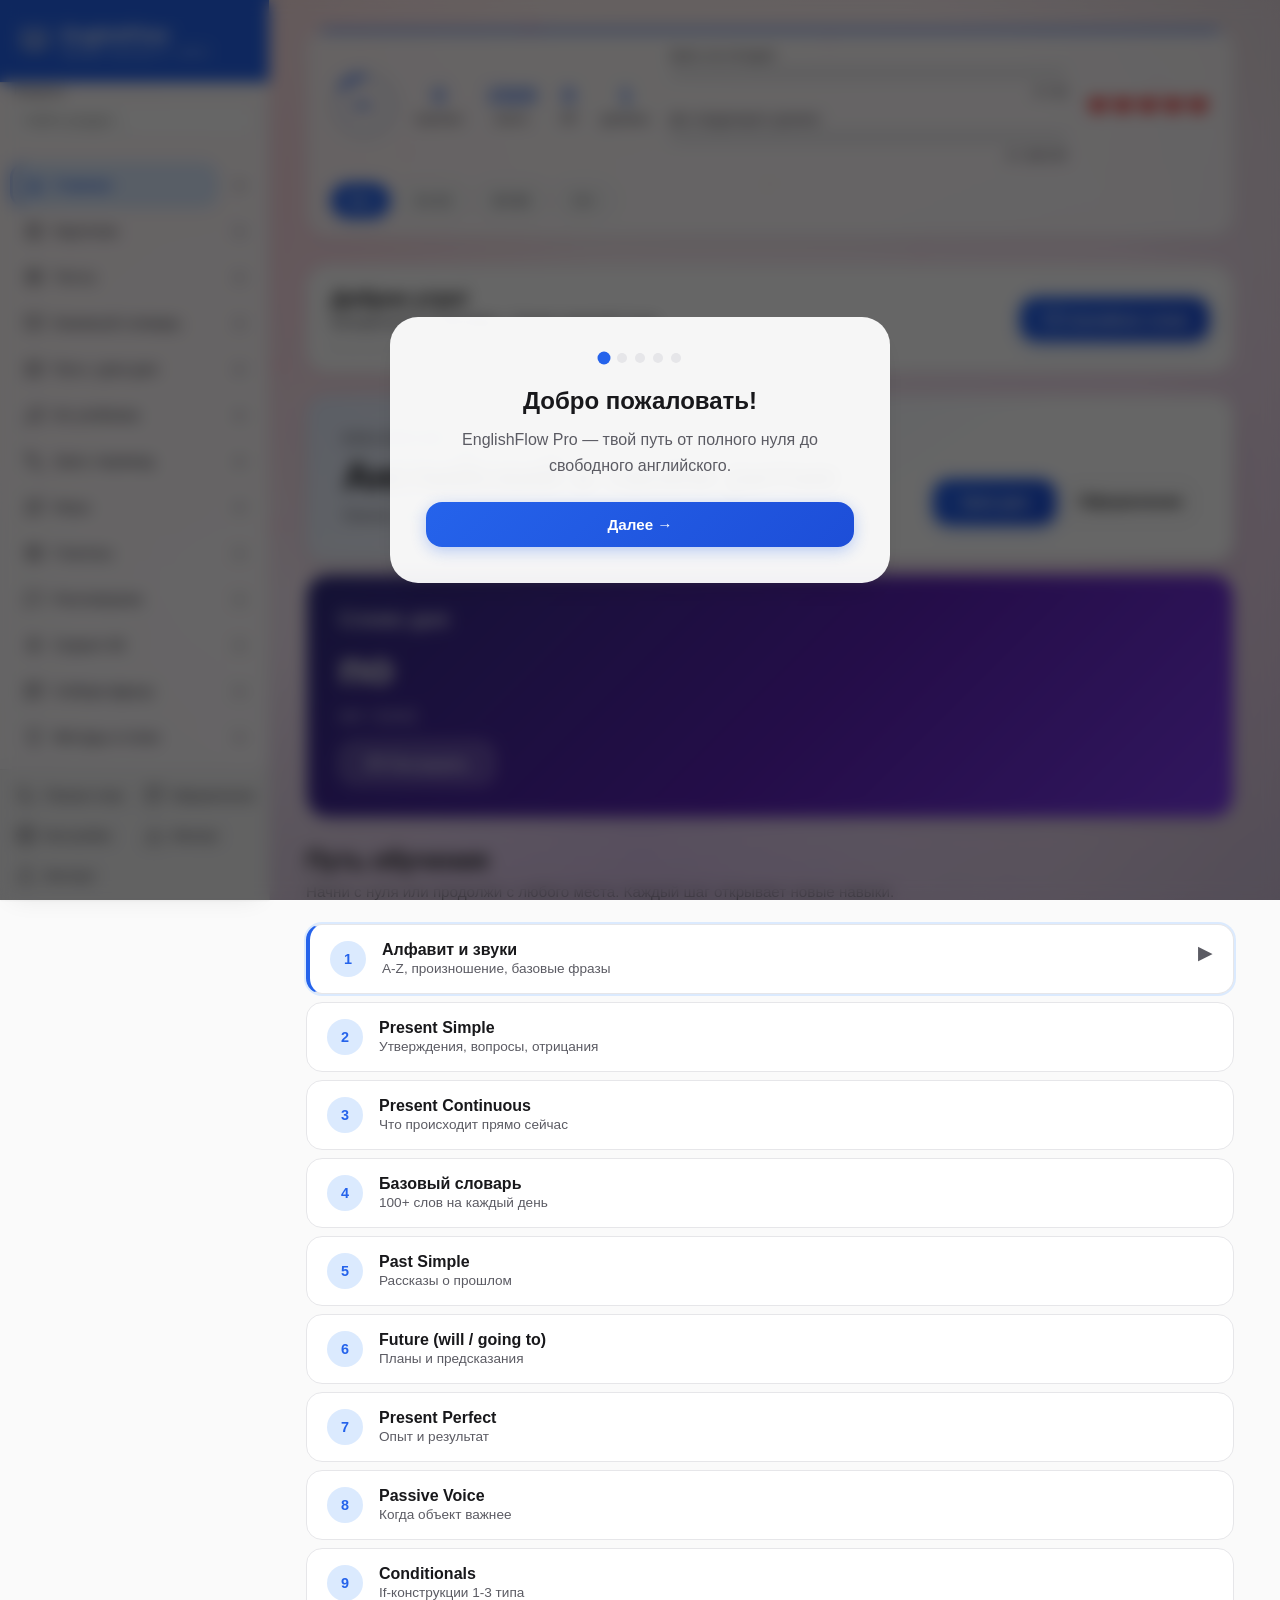
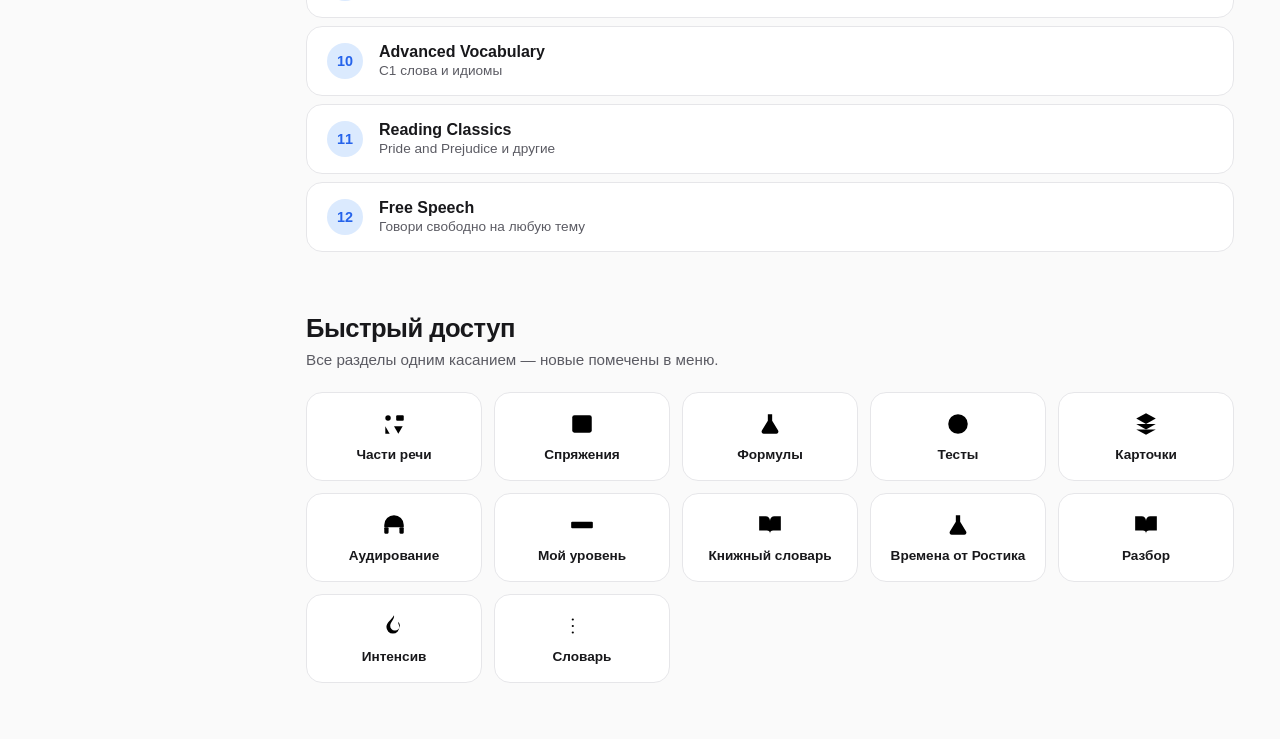
==== commit fb5ee79f: "Refresh EnglishFlow study experience Co-authored-by: coderabbitai[bot] <136622811+coderabbitai[bot]@" ====
--- a/index.html
+++ b/index.html
@@ -722,6 +722,7 @@
 .level-btn{padding:6px 9px;font-size:.76rem;white-space:nowrap}
 }
 </style>
+<script src="flow-experience.js" defer></script>
 </head>
 <body>
 
@@ -766,7 +767,7 @@
       <span class="brand-icon">📘</span>
       <div>
         <div class="brand-text">EnglishFlow</div>
-        <div class="brand-sub">Изучай с нуля до C1 · v4.5.5</div>
+        <div class="brand-sub">Изучай с нуля до C1 · v4.6.0</div>
       </div>
     </div>
     <div class="nav-links">
@@ -1110,7 +1111,7 @@
 <!-- Settings Modal -->
 <div class="modal-overlay" id="settingsModal">
   <div class="modal" style="max-width:400px">
-    <h2> Настройки · v4.5.5</h2>
+    <h2> Настройки · v4.6.0</h2>
     <div style="text-align:left;margin:20px 0;display:flex;flex-direction:column;gap:14px">
       <label style="display:flex;justify-content:space-between;align-items:center;font-weight:600">
         Цель слов в день
@@ -4410,7 +4411,7 @@
 document.addEventListener('DOMContentLoaded', () => new App());
 
 </script>
-<style>body:not(.lite) .sidebar{background:rgba(255,255,255,.66)!important;backdrop-filter:blur(18px) saturate(1.6);-webkit-backdrop-filter:blur(18px) saturate(1.6)}body:not(.lite) .mobile-header{background:rgba(255,255,255,.66)!important;backdrop-filter:blur(14px) saturate(1.5);-webkit-backdrop-filter:blur(14px) saturate(1.5)}[data-theme=dark] body:not(.lite) .sidebar,[data-theme=dark] body:not(.lite) .mobile-header{background:rgba(18,18,24,.62)!important}</style>
+<style>body:not(.lite) .sidebar{backdrop-filter:blur(18px) saturate(1.6);-webkit-backdrop-filter:blur(18px) saturate(1.6)}body:not(.lite) .mobile-header{backdrop-filter:blur(14px) saturate(1.5);-webkit-backdrop-filter:blur(14px) saturate(1.5)}</style>
 <style>
 #bgfx{position:fixed;inset:0;z-index:-1;pointer-events:none;contain:strict;background:linear-gradient(160deg,var(--g1,#fff1f6),var(--g2,#fde8f3));transition:background .6s}
 #bgc{position:absolute;inset:0;width:100%;height:100%}
@@ -4447,7 +4448,7 @@
 .xg{display:grid;grid-template-columns:1fr 1fr;gap:8px}
 #bkTabs{overflow-x:auto;flex-wrap:nowrap;scrollbar-width:none}#bkTabs button{white-space:nowrap}
 .lite .sidebar,.lite .modal-overlay{backdrop-filter:none!important}
-#bgfx i{display:block!important;opacity:.24;animation-duration:85s!important}
+#bgfx i{display:block!important;opacity:.24;animation-duration:var(--flow-glow,85s)!important}
 #bgfx i:nth-of-type(1){background:radial-gradient(circle,var(--b1),transparent 65%)!important}
 #bgfx i:nth-of-type(2){background:radial-gradient(circle,var(--b2),transparent 65%)!important}
 #bgfx i:nth-of-type(3){background:radial-gradient(circle,var(--b3),transparent 65%)!important}
@@ -4468,7 +4469,7 @@
 #up{position:fixed;right:16px;bottom:18px;width:46px;height:46px;border-radius:50%;border:1px solid var(--border);background:var(--surface);color:var(--text);box-shadow:var(--shadow);display:grid;place-items:center;opacity:0;transform:translateY(10px) scale(.9);pointer-events:none;transition:opacity .25s,transform .25s;z-index:90;padding:0}
 #up.on{opacity:1;transform:none;pointer-events:auto}#up svg{width:22px;height:22px;fill:none;stroke:currentColor;stroke-width:2.4;stroke-linecap:round;stroke-linejoin:round}
 #bgp{display:none;position:absolute;inset:-4%;background:center/cover no-repeat;will-change:transform}
-.sc-photo #bgp{display:block;animation:kb 50s ease-in-out infinite alternate}.sc-photo #bgc,.sc-photo #bgfx i{display:none!important}
+.sc-photo #bgp{display:block;animation:kb var(--flow-photo,50s) ease-in-out infinite alternate}.sc-photo #bgc,.sc-photo #bgfx i{display:none!important}
 .bg-still #bgp,.bg-hid #bgp{animation:none}@keyframes kb{to{transform:scale(1.1) translate(-1.5%,-1%)}}
 .sc-photo #bgfx::after{background:color-mix(in srgb,var(--bg) 42%,transparent)}
 #lkBg{display:grid!important;grid-template-columns:1fr 1fr;gap:8px}
@@ -4492,9 +4493,10 @@
  L.forEach(n=>{const v=n.nodeValue,f=document.createDocumentFragment();let l=0;v.replace(RE,(m,k,o)=>{f.append(v.slice(l,o));const[i,...c]=EM[k].split(' '),s=document.createElement('span');s.className='ic '+c.join(' ');s.innerHTML=`<svg><use href="#i-${i}"/></svg>`;f.append(s);l=o+m.length;return m});f.append(v.slice(l));n.replaceWith(f)})}
 let q=new Set(),qs=0;new MutationObserver(ms=>{ms.forEach(m=>m.addedNodes.forEach(n=>q.add(n.nodeType===3?n.parentNode:n)));if(!qs){qs=1;requestAnimationFrame(()=>{qs=0;const a=[...q];q.clear();a.forEach(n=>{if(n&&n.nodeType===1&&n.isConnected)swap(n)})})}}).observe(document.body,{childList:true,subtree:true});
 // ===== ФОН =====
-const SC={sakura:{n:'Сакура',l:['#fff1f6','#fde8f3'],d:['#24112b','#150a1f'],b:['#fb7185','#f9a8d4','#c084fc']},sunset:{n:'Закат',l:['#ffd9b8','#ffc2d4'],d:['#2b1738','#3b1d3d'],b:['#fb923c','#f472b6','#a78bfa']},night:{n:'Звёздная ночь',l:['#0f1536','#241552'],d:['#070a1f','#150e38'],dk:1,b:['#6366f1','#8b5cf6','#0ea5e9']},fireflies:{n:'Светлячки',l:['#0d2a22','#12362b'],d:['#06150f','#0b2118'],dk:1,b:['#16a34a','#65a30d','#0d9488']},rain:{n:'Дождь',l:['#e5ecf6','#cfdaeb'],d:['#0c1220','#141c2e'],b:['#38bdf8','#6366f1','#64748b']},snow:{n:'Снег',l:['#e8f1ff','#d9e6fb'],d:['#0d1424','#18233b'],b:['#93c5fd','#c4b5fd','#e0f2fe']},aurora:{n:'Аврора',l:['#eef2ff','#f5f3ff'],d:['#0c0c14','#13112a'],b:['#3b82f6','#8b5cf6','#14b8a6']}};
+const SC={sakura:{n:'Сакура',l:['#fff4ee','#efdefa'],d:['#23152e','#1c1428'],b:['#f97fa6','#f2b9da','#aa7cde']},sunset:{n:'Закат',l:['#ffd9b8','#ffc2d4'],d:['#2b1738','#3b1d3d'],b:['#fb923c','#f472b6','#a78bfa']},night:{n:'Звёздная ночь',l:['#0f1536','#241552'],d:['#070a1f','#150e38'],dk:1,b:['#6366f1','#8b5cf6','#0ea5e9']},fireflies:{n:'Светлячки',l:['#0d2a22','#12362b'],d:['#06150f','#0b2118'],dk:1,b:['#16a34a','#65a30d','#0d9488']},rain:{n:'Дождь',l:['#d7e8f0','#b3c7e0'],d:['#0b1925','#162942'],b:['#6dd6f9','#647bcb','#567188']},snow:{n:'Снег',l:['#e8f1ff','#d9e6fb'],d:['#0d1424','#18233b'],b:['#93c5fd','#c4b5fd','#e0f2fe']},aurora:{n:'Аврора',l:['#eef2ff','#f5f3ff'],d:['#0c0c14','#13112a'],b:['#3b82f6','#8b5cf6','#14b8a6']}};
 const COL=['#2563eb','#7c3aed','#db2777','#ea580c','#16a34a','#0891b2','#e11d48','#ca8a04'];
-let L=Object.assign({bg:'sakura',anim:!matchMedia('(prefers-reduced-motion:reduce)').matches,acc:null,q:'auto',sp:.6,bl:false,fs:100,hp:true,mb:0},Storage.get('ef_look',{}));if(!SC[L.bg]&&L.bg!=='off')L.bg='sakura';
+let L=Object.assign({bg:'sakura',anim:!matchMedia('(prefers-reduced-motion:reduce)').matches,acc:null,q:'auto',sp:.6,bl:false,fs:100,hp:true,mb:0,panel:87},Storage.get('ef_look',{}));
+const reducedMotion=matchMedia('(prefers-reduced-motion:reduce)');
 const cv=$('#bgc'),cx=cv.getContext('2d');let W,H,P=[],raf=0,tl=0,lite=L.q==='eco',spr,mo,pet,cl,sh=null;
 const sprite=c=>{const s=document.createElement('canvas');s.width=s.height=32;const g=s.getContext('2d'),r=g.createRadialGradient(16,16,0,16,16,16);r.addColorStop(0,c);r.addColorStop(1,'rgba(0,0,0,0)');g.fillStyle=r;g.fillRect(0,0,32,32);return s};
 const petal=()=>{const s=document.createElement('canvas');s.width=s.height=48;const g=s.getContext('2d');g.translate(24,24);const r=g.createRadialGradient(-4,-4,2,0,0,20);r.addColorStop(0,'#fff5f9');r.addColorStop(.6,'#ffb7d0');r.addColorStop(1,'#f472b6');g.fillStyle=r;g.beginPath();g.moveTo(0,-18);g.bezierCurveTo(16,-18,18,6,0,18);g.bezierCurveTo(-18,6,-16,-18,0,-18);g.fill();return s};
@@ -4521,18 +4523,23 @@
  if(L.bg==='fireflies')spr=sprite('rgba(255,236,120,1)');if(L.bg==='night')mo=sprite('rgba(255,244,210,.9)');if(L.bg==='sakura')pet=petal();if(L.bg==='snow')spr=sprite('rgba(255,255,255,1)');
  if(L.bg==='sunset'||L.bg==='mountains'){spr=sprite('rgba(255,190,120,1)');cl=cloud();P.forEach(p=>{p.w=160+p.s*220;p.y=Math.random()*H*.5})}if(L.bg==='galaxy')neb=[sprite('rgba(139,92,246,1)'),sprite('rgba(236,72,153,1)')]}
 function loop(t){raf=requestAnimationFrame(loop);if(t-tl<(lite?30:0))return;const dt=Math.min((t-tl)/16.7,3);tl=t;DR[L.bg](dt*L.sp,t*L.sp)}
-function start(){cancelAnimationFrame(raf);raf=0;if(!DR[L.bg])return;size();spawn();tl=performance.now();if(!L.anim||document.hidden){DR[L.bg](1,tl);return}raf=requestAnimationFrame(loop)}
-function grad(){const c=SC[L.bg]||SC.sakura,v=isDark()?c.d:c.l,s=$('#bgfx').style;s.setProperty('--g1',v[0]);s.setProperty('--g2',v[1]);c.b.forEach((x,i)=>s.setProperty('--b'+(i+1),x))}
+function start(){cancelAnimationFrame(raf);raf=0;if(!DR[L.bg]||!cx)return;size();spawn();tl=performance.now();if(!L.anim||reducedMotion.matches||document.hidden){DR[L.bg](0,0);return}raf=requestAnimationFrame(loop)}
+function grad(){const c=SC[L.bg]||SC.sakura,v=isDark()?c.d:c.l,s=$('#bgfx').style;
+ s.setProperty('--g1',v[0]);s.setProperty('--g2',v[1]);c.b.forEach((x,i)=>s.setProperty('--b'+(i+1),x));
+ const speed=Math.max(.2,Number(L.sp)||.6);
+ s.setProperty('--flow-glow',85/speed+'s');s.setProperty('--flow-photo',50/speed+'s');
+}
 const hex=h=>[1,3,5].map(i=>parseInt(h.substr(i,2),16));
 function look(){const r=document.documentElement.style,b=document.body.classList;const mc=$('.main-content');if(mc)mc.style.zoom=(L.fs||100)/100;[...b].filter(c=>c.startsWith('sc-')).forEach(c=>b.remove(c));b.add('sc-'+L.bg);b.toggle('bg-still',!L.anim);b.toggle('lite',lite);
- if(SC[L.bg]&&SC[L.bg].dk&&!isDark())$('#themeBtn').click();grad();$('#bgp').style.backgroundImage=L.bg==='photo'?'url('+(localStorage.getItem('ef_photo')||'')+')':'';
+ r.setProperty('--flow-panel',Math.max(65,Math.min(100,Number(L.panel)||87))+'%');grad();$('#bgp').style.backgroundImage=L.bg==='photo'?'url('+(localStorage.getItem('ef_photo')||'')+')':'';
  if(L.acc){const[a,g,d]=hex(L.acc);r.setProperty('--accent',L.acc);r.setProperty('--accent-dark','rgb('+[a,g,d].map(v=>v*.8|0)+')');r.setProperty('--accent-light','rgba('+a+','+g+','+d+',.16)')}else['--accent','--accent-dark','--accent-light'].forEach(k=>r.removeProperty(k));
  Storage.set('ef_look',L);start()}
 document.addEventListener('visibilitychange',()=>{document.body.classList.toggle('bg-hid',document.hidden);if(document.hidden){cancelAnimationFrame(raf);raf=0}else start()});
 let rz;addEventListener('resize',()=>{clearTimeout(rz);rz=setTimeout(start,250)});
-const th=()=>{grad();if(SC[L.bg]&&SC[L.bg].dk&&!isDark()){L.bg='sakura';look()}};
+const th=()=>grad();
+reducedMotion.addEventListener('change',start);
 [document.documentElement,document.body].forEach(e=>new MutationObserver(th).observe(e,{attributes:true,attributeFilter:['data-theme']}));
-function probe(){let n=0,s=0,l=0;const f=t=>{if(n++)s+=t-l;l=t;if(n<45)requestAnimationFrame(f);else if(s/44>22){lite=true;look()}};requestAnimationFrame(f)}
+function probe(){let n=0,s=0,l=0;const f=t=>{if(n++)s+=t-l;l=t;if(n<45)requestAnimationFrame(f);else if(L.q==='auto'&&s/44>22){lite=true;look()}};requestAnimationFrame(f)}
 // ===== ДАННЫЕ УЧЕБНИКА =====
 const BK=[
 ['a breakthrough','breakthrough','[ˈbreɪkθruː]','прорыв','The new song was a real {breakthrough} for the band.','break + through: «сломать и пройти сквозь» → прорыв','Новая песня стала настоящим прорывом для группы.'],
@@ -4691,7 +4698,13 @@
  for(let i=0;i<need.length;i+=40){const ch=need.slice(i,i+40);try{const j=await(await fetch('https://translate.googleapis.com/translate_a/single?client=gtx&sl=en&tl=ru&dt=t&q='+encodeURIComponent(ch.map(x=>x.w).join('\n')))).json(),out=j[0].map(x=>x[0]).join('').split('\n');if(out.length>=ch.length)ch.forEach((x,k)=>x.r=(out[k]||'').trim())}catch(e){tip('Автоперевод недоступен, слова без перевода пропущены','error');break}}
  const ok=my.filter(x=>x.r);Storage.set('ef_custom',ok);$('#lkTx').value='';loadCustom();tip('В «Мой словарь»: '+ok.length+' слов')}
 // ===== ИНИЦИАЛИЗАЦИЯ =====
-function init(){const a=A(),host=$('#view-list').parentNode,after=$('.nav-link[data-view=wordbox]');
+function init(){
+ for(const [id, [n, l1, l2, d1, d2, color]] of Object.entries(window.EFExperience?.scenes || {})){
+   SC[id]={n,l:[l1,l2],d:[d1,d2],b:[color,l2,d2]};
+   DR[id]=(_, time)=>EFExperience.paint(cx,id,W,H,time);
+ }
+ if(!Object.hasOwn(SC,L.bg)&&L.bg!=='off')L.bg='sakura';
+ const a=A(),host=$('#view-list').parentNode,after=$('.nav-link[data-view=wordbox]');
  const T=[['path','map','Путь: урок дня','Путь: урок дня','Готовый план на каждый день: слова, игры, диктант и перевод. Репетитор не нужен.','<div id="phBody"></div>',path],['book','music','Из учебника','Фразы из учебника','17 способов выучить слова с твоей страницы Word Box.','<div class="goal-text" id="bkPro"></div><div class="xk" id="bkTabs"></div><div id="bkBody"></div>',book],
   ['lesson','languages','Урок: перевод','Урок: русский → английский','Учитель говорит по-русски, ты пишешь перевод на английском.','<div id="lsBody"></div>',lesson],
   ['play','shapes','Игры','Игры со словами','Играй со всем словарём: виселица, мемори, свайп и другие.','<div class="xk" id="plTabs"></div><div id="plBody"></div>',play],
@@ -4700,10 +4713,10 @@
   ['sprint','zap','Спринт 60','Спринт 60 секунд','Выбери английское слово как можно быстрее. Ошибка отнимает 3 секунды.','<div id="spBody"></div>',sprint],
   ['build','blocks','Собери фразу','Собери фразу','Нажимай слова по порядку, чтобы собрать предложение.','<div id="bdBody"></div>',build],
   ['methods','bulb','Методы и план','Методы запоминания и план дня','Короткие приёмы и чек-лист на 10 минут.','<div id="mtBody"></div>',methods],
-  ['free','compass','Бесплатные ресурсы','Бесплатно и без репетитора','Проверенные бесплатные сайты и формула дня на 30 минут.',FREE,()=>{}]];
+  ['free','compass','Ресурсы','Ресурсы для английского','Подбери материалы по навыку и уровню и сохрани любимые.',FREE,()=>{}]];
  let prev=after;T.forEach(([id,i,nm,h,d,body])=>{const b=document.createElement('button');b.className='nav-link';b.dataset.view=id;b.innerHTML=I(i)+' '+nm+' <span class="badge-new">NEW</span>';prev.after(b);prev=b;b.onclick=()=>a.switchView(id);
   const s=document.createElement('section');s.className='view';s.id='view-'+id;s.innerHTML=`<h2 class="section-title">${h}</h2><p class="section-desc">${d}</p>`+body;host.appendChild(s)});
- const sv=a.switchView.bind(a);a.switchView=v=>{lsTok++;try{speechSynthesis.cancel()}catch(e){}if(window.__spT){clearInterval(window.__spT);window.__spT=0}sv(v);document.querySelectorAll('.view').forEach(x=>x.style.filter='');document.body.dataset.view=v;Storage.set('ef_last',v);window.__og&&window.__og(v);window.__vp&&window.__vp();const t=T.find(x=>x[0]===v);if(t)t[6]()};
+ const sv=a.switchView.bind(a);a.switchView=v=>{lsTok++;try{speechSynthesis.cancel()}catch(e){}if(window.__spT){clearInterval(window.__spT);window.__spT=0}sv(v);document.querySelectorAll('.view').forEach(x=>x.style.filter='');document.body.dataset.view=v;Storage.set('ef_last',v);window.__og&&window.__og(v);window.__vp&&window.__vp();const t=T.find(x=>x[0]===v);if(t)t[6]();if(v==='free')window.EFRes?.render()};
  $('#pbBody').onclick=e=>{const d=e.target.closest('[data-c],[data-h],.pbc');if(!d)return;if(d.dataset.c!=null){pbc=+d.dataset.c;phrasebook()}else if(d.dataset.h){pbh=!pbh;phrasebook()}else{const b=d.querySelector('b');b.style.filter='none';say(PB[pbc][1][d.dataset.i][0])}};
  $('#plTabs').onclick=e=>{const d=e.target.dataset;if(d.g)pgm=d.g;if(d.l)plv=d.l;if(d.g||d.l)play()};
  $('#bkTabs').onclick=e=>{if(e.target.dataset.m){bm=e.target.dataset.m;book()}};
@@ -4713,23 +4726,96 @@
  window.__og=v=>{const b=byV[v];if(b&&nl.classList.contains('more')){const r=b.getBoundingClientRect(),n=nl.getBoundingClientRect();if(r.bottom>n.bottom||r.top<n.top)b.scrollIntoView({block:'nearest'})}};
  const up=document.createElement('button');up.id='up';up.setAttribute('aria-label','Наверх');up.innerHTML='<svg viewBox="0 0 24 24"><path d="m6 15 6-6 6 6"/></svg>';up.onclick=()=>scrollTo({top:0,behavior:'smooth'});document.body.appendChild(up);addEventListener('scroll',()=>up.classList.toggle('on',scrollY>600),{passive:true});
  {const lv=Storage.get('ef_last',null);if(lv&&lv!=='dashboard'&&byV[lv])setTimeout(()=>a.switchView(lv),0)}
- const m=document.createElement('div');m.className='modal-overlay';m.innerHTML=`<div class="modal" style="max-height:88vh;overflow:auto"><h2>Оформление</h2><b>Живой фон</b><div class="xk" id="lkBg"></div><button class="xo" id="lkPh">Загрузить своё фото на фон</button><b>Цвет акцента</b><div class="xk" id="lkCol"></div><input type="color" id="lkPick" value="#2563eb"><b>Скорость фона</b><input type="range" id="lkSp" min="20" max="150" style="width:100%"><input type="range" id="lkMb" min="0" max="100" style="display:none"><b>Качество эффектов</b><div class="xk" id="lkQ"></div><div class="xk"><button id="lkAn"></button><button id="lkBl" style="display:none"></button><button id="lkRs">Сбросить</button></div><b>Комфорт: размер текста</b><input type="range" id="lkFs" min="90" max="130" style="width:100%"><div class="xk"><button id="lkHp"></button></div><b>Добавить слова</b><textarea class="xi" id="lkTx" rows="4" placeholder="Каждое слово с новой строки:&#10;apple - яблоко&#10;или просто: apple (переведу сам)"></textarea><button class="xo" id="lkImp">Добавить в словарь</button><button class="btn-primary" id="lkOk" style="width:100%">Готово</button></div>`;document.body.appendChild(m);
+ const m=document.createElement('div');m.className='modal-overlay';m.innerHTML=`<div class="modal" id="flowLookDialog" role="dialog" aria-modal="true" aria-labelledby="flowLookTitle" style="max-height:88vh;overflow:auto">
+   <h2 id="flowLookTitle">Оформление</h2><button class="xo" id="lkTheme" type="button">Сменить светлую или тёмную тему</button>
+   <h3>Живой фон</h3><div class="xk" id="lkBg"></div><button class="xo" id="lkPh">Загрузить своё фото</button>
+   <div class="xk"><button id="lkAn"></button><button id="lkRs">Сбросить оформление</button></div>
+   <label class="flow-slider">Скорость фона <input type="range" id="lkSp" min="20" max="150"></label>
+   <h3>Качество эффектов</h3><div class="xk" id="lkQ"></div>
+   <h3>Цвет акцента</h3><div class="xk" id="lkCol"></div><label>Свой цвет <input type="color" id="lkPick" value="#2563eb"></label>
+   <label class="flow-slider">Размер текста <input type="range" id="lkFs" min="90" max="130"></label>
+   <label class="flow-slider">Непрозрачность меню <input type="range" id="lkPanel" min="65" max="100"></label>
+   <section id="flowSoundPanel" aria-label="Фоновые звуки"></section>
+   <div class="xk"><button id="lkHp"></button></div>
+   <h3>Добавить слова</h3><textarea class="xi" id="lkTx" rows="4" aria-label="Новые слова" placeholder="Одно слово на строку: apple - яблоко"></textarea>
+   <button class="xo" id="lkImp">Добавить в словарь</button><button class="btn-primary" id="lkOk" style="width:100%">Готово</button></div>`;
+ document.body.appendChild(m);
+ const stopSound=window.EFExperience?.mountSound($('#flowSoundPanel'));
  const QN={auto:'Авто',max:'Максимум',eco:'Эко'};
- const draw=()=>{$('#lkBg').innerHTML=[...Object.keys(SC),'off'].map(k=>{const c=SC[k],ph=k==='photo'&&localStorage.getItem('ef_photo');return `<button data-b="${k}" class="tl ${L.bg===k?'on':''}" style="background:${ph?'url('+ph+')':k==='off'?'#475569':'linear-gradient(135deg,'+c.d[0]+','+c.b[0]+')'}">${k==='off'?'Без фона':c.n}</button>`}).join('');$('#lkCol').innerHTML=COL.map(c=>`<button class="sw ${L.acc===c?'on':''}" data-c="${c}" style="background:${c}"></button>`).join('');$('#lkQ').innerHTML=Object.keys(QN).map(k=>`<button data-q="${k}" class="${L.q===k?'on':''}">${QN[k]}</button>`).join('');$('#lkAn').textContent=L.anim?'Анимация: вкл':'Анимация: выкл';$('#lkBl').textContent=L.bl?'Motion blur: вкл':'Motion blur: выкл';$('#lkSp').value=L.sp*100;$('#lkFs').value=L.fs;$('#lkMb').value=L.mb;$('#lkHp').textContent=L.hp?'Вибрация при нажатии: вкл':'Вибрация при нажатии: выкл'};
- function pickPhoto(){const i=document.createElement('input');i.type='file';i.accept='image/*';i.onchange=()=>{const f=i.files[0];if(!f)return;const im=new Image();im.onload=()=>{const k=Math.min(1,1280/Math.max(im.width,im.height)),c=document.createElement('canvas');c.width=im.width*k;c.height=im.height*k;c.getContext('2d').drawImage(im,0,0,c.width,c.height);try{localStorage.setItem('ef_photo',c.toDataURL('image/jpeg',.72));L.bg='photo';look();draw()}catch(e){tip('Фото слишком большое для памяти браузера','error')}URL.revokeObjectURL(im.src)};im.src=URL.createObjectURL(f)};i.click()}
- m.onclick=e=>{const t=e.target;if(t.id==='lkPh'){pickPhoto();return}if(t===m||t.id==='lkOk')m.classList.remove('active');if(t.dataset.b){if(t.dataset.b==='photo'&&!localStorage.getItem('ef_photo')){pickPhoto();return}L.bg=t.dataset.b}if(t.dataset.c)L.acc=t.dataset.c;if(t.dataset.q){L.q=t.dataset.q;lite=L.q==='eco';if(L.q==='auto')setTimeout(probe,300)}if(t.id==='lkAn')L.anim=!L.anim;if(t.id==='lkBl')L.bl=!L.bl;if(t.id==='lkHp')L.hp=!L.hp;if(t.id==='lkImp'){imp();return}if(t.id==='lkRs')L={bg:'sakura',anim:true,acc:null,q:'auto',sp:.6,bl:false,fs:100,hp:true,mb:0};look();draw()};
- $('#lkSp').oninput=e=>{L.sp=e.target.value/100;Storage.set('ef_look',L)};
- $('#lkMb').oninput=e=>{L.mb=+e.target.value;Storage.set('ef_look',L)};
+ const draw=()=>{
+   $('#lkBg').innerHTML=[...Object.keys(SC),'off'].map(k=>{
+     const c=SC[k];
+     return `<button data-b="${k}" class="tl ${L.bg===k?'on':''}" aria-pressed="${L.bg===k}" style="background:${k==='off'?'#475569':'linear-gradient(135deg,'+c.d[0]+','+c.b[0]+')'}">${k==='off'?'Без фона':c.n}</button>`;
+   }).join('');
+   $('#lkCol').innerHTML=COL.map(c=>`<button class="sw ${L.acc===c?'on':''}" data-c="${c}" aria-label="Акцент ${c}" aria-pressed="${L.acc===c}" style="background:${c}"></button>`).join('');
+   $('#lkQ').innerHTML=Object.keys(QN).map(k=>`<button data-q="${k}" class="${L.q===k?'on':''}" aria-pressed="${L.q===k}">${QN[k]}</button>`).join('');
+   $('#lkAn').textContent=L.anim?'Анимация: вкл':'Анимация: выкл';
+   $('#lkAn').setAttribute('aria-pressed',String(L.anim));
+   $('#lkSp').value=L.sp*100;$('#lkFs').value=L.fs;$('#lkPanel').value=L.panel;$('#lkPick').value=L.acc||'#2563eb';
+   $('#lkHp').textContent=L.hp?'Вибрация: вкл':'Вибрация: выкл';
+ };
+ function pickPhoto(){
+   const i=document.createElement('input');i.type='file';i.accept='image/*';
+   i.onchange=()=>{
+     const f=i.files[0];if(!f)return;
+     const im=new Image(),url=URL.createObjectURL(f);
+     im.onerror=()=>{URL.revokeObjectURL(url);tip('Не удалось открыть изображение','error')};
+     im.onload=()=>{
+       try{
+         const k=Math.min(1,1280/Math.max(im.width,im.height)),c=document.createElement('canvas');
+         c.width=Math.max(1,Math.round(im.width*k));c.height=Math.max(1,Math.round(im.height*k));
+         c.getContext('2d').drawImage(im,0,0,c.width,c.height);localStorage.setItem('ef_photo',c.toDataURL('image/jpeg',.72));
+         L.bg='photo';look();draw();
+       }catch(e){tip('Не удалось сохранить фото','error')}
+       finally{URL.revokeObjectURL(url)}
+     };
+     im.src=url;
+   };
+   i.click();
+ }
+ let opener;
+ const close=()=>{m.classList.remove('active');opener?.focus()};
+ const open=e=>{opener=e.currentTarget;draw();m.classList.add('active');$('#lkTheme').focus()};
+ m.onclick=e=>{
+   const t=e.target.closest('button')||e.target;
+   if(t===m||t.id==='lkOk'){close();return}
+   if(t.id==='lkTheme'){$('#themeBtn').click();return}
+   if(t.id==='lkPh'){pickPhoto();return}
+   if(t.id==='lkImp'){imp();return}
+   if(t.dataset.b){
+     if(t.dataset.b==='photo'&&!localStorage.getItem('ef_photo')){pickPhoto();return}
+     L.bg=t.dataset.b;
+   }else if(t.dataset.c)L.acc=t.dataset.c;
+   else if(t.dataset.q){L.q=t.dataset.q;lite=L.q==='eco';if(L.q==='auto')setTimeout(probe,300)}
+   else if(t.id==='lkAn')L.anim=!L.anim;
+   else if(t.id==='lkHp')L.hp=!L.hp;
+   else if(t.id==='lkRs'){L={bg:'sakura',anim:!reducedMotion.matches,acc:null,q:'auto',sp:.6,bl:false,fs:100,hp:true,mb:0,panel:87};lite=false;stopSound?.()}
+   else return;
+   look();draw();
+   for(const k of ['b','c','q'])if(t.dataset[k]){m.querySelector(`[data-${k}="${t.dataset[k]}"]`)?.focus({preventScroll:true});break}
+ };
+ m.onkeydown=e=>{
+   if(e.key==='Escape'){e.stopPropagation();close()}
+   if(e.key==='Tab'){
+     const focusable=[...m.querySelectorAll('button,input,select,textarea')].filter(el=>!el.disabled&&el.offsetWidth);
+     if(e.shiftKey&&document.activeElement===focusable[0]){e.preventDefault();focusable.at(-1)?.focus()}
+     else if(!e.shiftKey&&document.activeElement===focusable.at(-1)){e.preventDefault();focusable[0]?.focus()}
+   }
+ };
+ $('#lkSp').oninput=e=>{L.sp=e.target.value/100;grad();Storage.set('ef_look',L)};
  $('#lkFs').oninput=e=>{L.fs=+e.target.value;$('.main-content').style.zoom=L.fs/100;Storage.set('ef_look',L)};
+ $('#lkPanel').oninput=e=>{L.panel=+e.target.value;document.documentElement.style.setProperty('--flow-panel',L.panel+'%');Storage.set('ef_look',L)};
  $('#lkPick').oninput=e=>{L.acc=e.target.value;look();draw()};
- const bt=document.createElement('button');bt.className='btn-ghost';bt.innerHTML=I('palette')+' <span>Оформление</span>';bt.onclick=()=>{draw();m.classList.add('active')};$('#settingsBtn').before(bt);
+ const bt=document.createElement('button');bt.className='btn-ghost';bt.innerHTML=I('palette')+' <span>Оформление</span>';bt.onclick=open;$('#settingsBtn').before(bt);
  document.addEventListener('pointerdown',e=>{const b=e.target.closest('.xo,.btn-primary,.quiz-mode');if(!b)return;if(L.hp&&navigator.vibrate)navigator.vibrate(8);const r=b.getBoundingClientRect(),s=document.createElement('span'),d=Math.max(r.width,r.height)*2;s.className='rip';s.style.cssText=`width:${d}px;height:${d}px;left:${e.clientX-r.left-d/2}px;top:${e.clientY-r.top-d/2}px`;b.appendChild(s);setTimeout(()=>s.remove(),650)},{passive:true});
- const dv=$('#view-dashboard');if(dv){const c=document.createElement('div');c.className='xc';c.innerHTML='<h3 style="font-size:1.15rem">Урок дня</h3><small>Готовый план на 10–15 минут. Учишься сам, без репетитора.</small><button class="btn-primary" style="width:100%">Начать</button>';dv.prepend(c);c.querySelector('button').onclick=()=>a.switchView('path')}
+ const dv=$('#view-dashboard');
+ if(dv){
+   const c=document.createElement('div');c.className='xc flow-home';
+   c.innerHTML='<div><span class="flow-kicker">EnglishFlow · 4.6</span><h2>Английский в твоём ритме</h2><p>Начни с урока на 10–15 минут или выбери фон и звук для занятий.</p></div><div class="flow-actions"><button class="btn-primary" type="button">Урок дня</button><button class="xo" type="button">Оформление</button></div>';
+   dv.prepend(c);const [lesson,appearance]=c.querySelectorAll('button');lesson.onclick=()=>a.switchView('path');appearance.onclick=open;
+ }
+ window.EFExperience?.navigation(a);
  loadCustom();swap(document.body);look();
- document.body.insertAdjacentHTML('beforeend','<svg width="0" height="0" style="position:absolute" aria-hidden="true"><filter id="mbf" x="0" y="0" width="100%" height="100%" color-interpolation-filters="sRGB"><feGaussianBlur id="mbg" stdDeviation="0 0"/></filter><filter id="mbh" x="0" y="0" width="100%" height="100%" color-interpolation-filters="sRGB"><feGaussianBlur id="mbhg" stdDeviation="0 0"/></filter></svg>');
- window.__vp=()=>{return;const el=document.querySelector('.view.active'),g=document.getElementById('mbhg');if(!el||!g)return;const s=8*L.mb/100,t0=performance.now(),f=n=>{const k=Math.max(0,1-(n-t0)/400);g.setAttribute('stdDeviation',(s*k*k).toFixed(2)+' 0');el.style.filter=k>.05?'url(#mbh)':'';if(k>.05)requestAnimationFrame(f)};requestAnimationFrame(f)};
- let ly=scrollY,sb=0,sr=0,bq=0,bn=0;const mg=document.getElementById('mbg'),sbl=ts=>{const y=scrollY,v=Math.abs(y-ly);ly=y;const tg=0;sb+=(tg-sb)*(tg>sb?.55:.14);if(sb<.3)sb=0;const el=document.querySelector('.view.active');if(el){if(sb){mg.setAttribute('stdDeviation','0 '+sb.toFixed(2));el.style.filter='url(#mbf)'}else el.style.filter=''}
-  if(sb&&bq){if(ts-bq>34)bn++;else bn=Math.max(0,bn-1);if(bn>8){L.bl=false;sb=0;if(el)el.style.filter='';Storage.set('ef_look',L);tip('Motion blur выключен: сайт тормозил','error')}}bq=sb?ts:0;if(!sb)bn=0;sr=(sb||v>.5)?requestAnimationFrame(sbl):0};addEventListener('scroll',()=>{if(!sr)sr=requestAnimationFrame(sbl)},{passive:true});
  if(L.q==='auto')setTimeout(probe,1800);if('serviceWorker'in navigator)navigator.serviceWorker.register('sw.js').catch(()=>{})}
 document.addEventListener('DOMContentLoaded',()=>setTimeout(init,0));
 })();
@@ -4768,7 +4854,14 @@
     return out;
   }
   let nat=null,natLoading=null,natCtx=null,natSrc=null,natCfg={voice:'af_heart',speed:1};
-  const eng=()=>{try{return Storage.get('ef_voice_engine','device')||'device'}catch(e){return 'device'}};
+  let nextAttempt=0;
+  function prepareAudio(){
+    try{
+      natCtx=natCtx||new (window.AudioContext||window.webkitAudioContext)();
+      if(natCtx.state==='suspended')natCtx.resume().catch(()=>{});
+    }catch(e){}
+  }
+  const eng=()=>{try{return Storage.get('ef_voice_engine','natural')||'natural'}catch(e){return 'natural'}};
   async function loadNatural(cb){
     if(nat) return nat; if(natLoading) return natLoading;
     natLoading=(async()=>{ try{
@@ -4777,21 +4870,41 @@
       return nat }catch(e){ natLoading=null; throw e } })();
     return natLoading;
   }
-  function playRaw(a){ return new Promise(res=>{ try{
-    natCtx=natCtx||new (window.AudioContext||window.webkitAudioContext)(); if(natCtx.state==='suspended') natCtx.resume();
+  function playRaw(a){ return new Promise((res,reject)=>{ try{
+    if(!natCtx||natCtx.state!=='running')throw new Error('Audio unavailable');
     const d=a.audio, buf=natCtx.createBuffer(1,d.length,a.sampling_rate||24000); buf.copyToChannel(d,0);
-    const src=natCtx.createBufferSource(); src.buffer=buf; src.connect(natCtx.destination); natSrc=src; src.onended=()=>res(); src.start();
-  }catch(e){res()} }) }
-  async function natSpeak(text,opts){
-    const my=++token; try{syn&&syn.cancel()}catch(e){} try{natSrc&&natSrc.stop()}catch(e){}
-    const parts=split(text); if(!parts.length) return; const speed=(opts&&opts.rate)||natCfg.speed;
-    const gen=async t=>{ try{ return await nat.generate(t,{voice:natCfg.voice,speed}) }catch(e){ return await nat.generate(t,{voice:'af_heart',speed}) } };
-    let next=gen(parts[0]);
-    for(let i=0;i<parts.length;i++){ if(my!==token) return; const a=await next; if(i+1<parts.length) next=gen(parts[i+1]); if(my!==token) return; await playRaw(a); await new Promise(r=>setTimeout(r,120)) }
-  }
-  function speakAsync(text,lang,opts){
-    if(lang!=='ru'&&nat&&eng()==='natural') return natSpeak(text,opts).catch(()=>devSpeakAsync(text,lang,opts));
-    return devSpeakAsync(text,lang,opts);
+    const src=natCtx.createBufferSource(); src.buffer=buf; src.connect(natCtx.destination); natSrc=src; src.onended=()=>{if(natSrc===src)natSrc=null;src.disconnect();res()}; src.start();
+  }catch(e){reject(e)} }) }
+  async function natSpeak(text,opts,my){
+    const parts=split(text);
+    const c=cfg(), speed=Math.min(1.5,Math.max(.5,(opts&&opts.rate)||c.rate||natCfg.speed));
+    const voice=c.accent==='en-GB'?'bf_emma':natCfg.voice;
+    for(const part of parts){
+      if(my!==token)return;
+      const audio=await nat.generate(part,{voice,speed});
+      if(my!==token)return;
+      await playRaw(audio);
+    }
+  }
+  async function speakAsync(text,lang,opts){
+    const c=cfg();
+    if(lang==='ru'||eng()!=='natural'||c.accent==='en-AU'||c.voiceName)return devSpeakAsync(text,lang,opts);
+    prepareAudio();
+    const my=++token;
+    try{syn?.cancel();natSrc?.stop()}catch(e){}
+    try{
+      if(!nat&&Date.now()>=nextAttempt){
+        const loading=loadNatural().catch(e=>{nextAttempt=Date.now()+60000;throw e});
+        // Keep an installed device voice responsive during the one-time download.
+        if(pick('en')){loading.catch(()=>{});return devSpeakAsync(text,lang,opts)}
+        let timer;
+        try{await Promise.race([loading,new Promise((_,reject)=>{timer=setTimeout(reject,15000)})])}
+        finally{clearTimeout(timer)}
+      }
+      if(my!==token)return;
+      if(nat) return await natSpeak(text,opts,my);
+    }catch(e){}
+    if(my===token)return devSpeakAsync(text,lang,opts);
   }
   function devSpeakAsync(text,lang,opts){
     return new Promise(res=>{
@@ -4799,10 +4912,10 @@
       const my=++token; try{syn.resume()}catch(e){} try{syn.cancel()}catch(e){}
       const c=cfg(), ru=lang==='ru', v=pick(ru?'ru':'en',ru?null:c.voiceName), parts=split(text);
       const base=(opts&&opts.rate)||c.rate||0.92; let i=0, done=false;
-      const fin=()=>{if(!done){done=true;res()}};
-      setTimeout(fin,3000+String(text).length*140);
+      const fin=()=>{if(!done){done=true;clearTimeout(timeout);res()}};
+      const timeout=setTimeout(fin,3000+String(text).length*140);
       const next=()=>{
-        if(my!==token||i>=parts.length){fin();return}
+        if(done||my!==token||i>=parts.length){fin();return}
         const p=parts[i++], last=i===parts.length, u=new SpeechSynthesisUtterance(p);
         u.lang=v?norm(v.lang):(ru?'ru-RU':(c.accent||'en-US')); if(v)u.voice=v;
         u.rate=Math.max(.5,Math.min(1.4,ru?base+.05:base));
@@ -4816,15 +4929,18 @@
   function speak(text,lang,opts){speakAsync(text,lang,opts)}
   function stop(){token++;try{syn&&syn.cancel()}catch(e){} try{natSrc&&natSrc.stop()}catch(e){}}
   if(syn){load(); try{syn.addEventListener('voiceschanged',load)}catch(e){}}
-  return{speak,speakAsync,stop,pick,score,split,loadNatural,isNatural:()=>!!nat,setNat:o=>Object.assign(natCfg,o),engine:eng,all:()=>{load();return voices.filter(isEn).sort((a,b)=>score(b,'en-US')-score(a,'en-US'))}};
+  return{speak,speakAsync,stop,pick,score,split,loadNatural,prepareAudio,isNatural:()=>!!nat,setNat:o=>Object.assign(natCfg,o),engine:eng,all:()=>{load();return voices.filter(isEn).sort((a,b)=>score(b,'en-US')-score(a,'en-US'))}};
 })();
 /* settings: nicer voice list + accent + test button */
 window.populateVoices=function(){
   const sel=document.getElementById('settingVoice'); if(!sel||!window.EFVoice) return;
   const cur=(function(){try{return Storage.getSettings().voiceName||''}catch(e){return ''}})();
-  sel.innerHTML='<option value="">Авто (лучший голос)</option>'+EFVoice.all().map(v=>{
-    const star=EFVoice.score(v,'')>=60?'★ ':''; const n=v.name.replace(/^Microsoft /,'').replace(/ Online \(Natural\)/,' (natural)');
-    return '<option value="'+v.name.replace(/"/g,'&quot;')+'"'+(v.name===cur?' selected':'')+'>'+star+n+' · '+String(v.lang).replace('_','-')+'</option>'}).join('');
+  sel.replaceChildren(new Option('Авто (лучший голос)',''));
+  for(const v of EFVoice.all()){
+    const star=EFVoice.score(v,'')>=60?'★ ':'';
+    const name=v.name.replace(/^Microsoft /,'').replace(/ Online \(Natural\)/,' (natural)');
+    sel.add(new Option(star+name+' · '+String(v.lang).replace('_','-'),v.name,false,v.name===cur));
+  }
 };
 (function(){
   const row=()=>{const sel=document.getElementById('settingVoice'); if(!sel||document.getElementById('settingAccent')) return;
@@ -4835,7 +4951,25 @@
     lab.parentNode.insertBefore(d,lab.nextSibling);
     const a=d.querySelector('#settingAccent'); a.value=cur;
     a.onchange=()=>{try{const s=Storage.getSettings(); s.accent=a.value; s.voiceName=''; Storage.setSettings(s)}catch(e){} sel.value=''; EFVoice.speak('Hello! This is how I sound. Nice to meet you.')};
-    d.querySelector('#voiceTest').onclick=()=>{try{const s=Storage.getSettings(); s.voiceName=sel.value; s.rate=parseFloat(document.getElementById('settingRate').value)||.9; Storage.setSettings(s)}catch(e){} EFVoice.speak('Hello! How are you today? I hope you are learning English with joy.')};
+    const engine=document.createElement('label');
+    engine.innerHTML='Тип озвучки <select id="flowVoiceEngine"><option value="natural">Естественная · английский</option><option value="device">Голос устройства</option></select>';
+    engine.style.cssText=lab.style.cssText;
+    d.after(engine);
+    const status=document.createElement('p');status.id='flowVoiceStatus';status.setAttribute('role','status');engine.after(status);
+    const eSel=engine.querySelector('select');
+    const sync=()=>{eSel.value=EFVoice.engine();status.textContent='Естественная озвучка загружается при первом использовании. Ручной выбор голоса и австралийский акцент используют голос устройства.'};
+    document.getElementById('settingsBtn').addEventListener('click',sync);
+    sync();
+    eSel.onchange=()=>{EFVoice.stop();Storage.set('ef_voice_engine',eSel.value)};
+    d.querySelector('#voiceTest').setAttribute('aria-label','Послушать пример произношения');
+    d.querySelector('#voiceTest').onclick=()=>{
+      const s=Storage.getSettings();s.accent=a.value;s.voiceName=sel.value;s.rate=parseFloat(document.getElementById('settingRate').value)||.9;Storage.setSettings(s);
+      if(eSel.value==='natural'&&!EFVoice.isNatural()&&!sel.value&&a.value!=='en-AU'){
+        status.textContent='Загружаю естественный голос. Пока может звучать голос устройства.';
+        EFVoice.loadNatural().then(()=>{status.textContent='Естественный голос готов.'},()=>{status.textContent='Не удалось загрузить модель. Будет использован голос устройства.'});
+      }
+      EFVoice.speak('Hello! How are you today? Let’s practice some English.');
+    };
   };
   if(document.readyState!=='loading') row(); else document.addEventListener('DOMContentLoaded',row);
   setTimeout(row,800);
@@ -4979,7 +5113,7 @@
 <script>
 /* ===== EFRes: catalog of free resources ===== */
 window.EFRes=(function(){
-  const C=['Все','★ Мои','Грамматика','Аудирование','Чтение','Произношение','Словари','Практика','IELTS'];
+  const C=['Все','★ Мои','Грамматика','Аудирование','Чтение','Письмо','Произношение','Словари','Практика','IELTS'];
   const R=(n,u,c,l,k,w,h,t)=>({n,u,c,l,k,w,h,t});
   const L=[
     R('BBC Learning English','https://www.bbc.co.uk/learningenglish','Аудирование','A2–C1','free','Короткие уроки, «6 Minute English» с текстом, новости и лексика.','Слушай выпуск без текста, потом с текстом, выпиши 5 слов и повтори их вслух.'),
@@ -5008,14 +5142,35 @@
     R('IELTS — официальный сайт','https://ielts.org/','IELTS','B1–C2','free','Официальная информация: формат экзамена, критерии оценки, где сдать.','Начни отсюда, чтобы знать официальные требования.','off'),
     R('British Council IELTS','https://takeielts.britishcouncil.org/','IELTS','B1–C2','part','Официальный организатор экзамена: подготовка, пробные материалы. Часть бесплатная, часть платная.','Пройди пробный тест, чтобы понять формат и время.','off'),
     R('Cambridge English','https://www.cambridgeenglish.org/','IELTS','A2–C2','free','Информация о международных экзаменах Cambridge и пробные материалы.','Сравни экзамены и выбери подходящий по уровню.','off'),
-    R('IELTS Liz','https://ieltsliz.com/','IELTS','B1–C2','free','Бесплатные уроки и советы по Listening, Reading, Writing и Speaking. Это учебные рекомендации, а не официальные критерии.','Разбирай по одной части в день: Writing Task 2 и Speaking Part 2 самые сложные.','study')
+    R('IELTS Liz','https://ieltsliz.com/','IELTS','B1–C2','free','Бесплатные уроки и советы по Listening, Reading, Writing и Speaking. Это учебные рекомендации, а не официальные критерии.','Разбирай по одной части в день: Writing Task 2 и Speaking Part 2 самые сложные.','study'),
+    R('British Council — аудирование','https://learnenglish.britishcouncil.org/skills/listening','Аудирование','A1–C1','free','Диалоги и записи по уровням CEFR.','Сделай задания до и после прослушивания.'),
+    R('British Council — чтение','https://learnenglish.britishcouncil.org/skills/reading','Чтение','A1–C1','free','Тексты и интерактивные упражнения по уровням.','После чтения перескажи главную мысль.'),
+    R('British Council — письмо','https://learnenglish.britishcouncil.org/skills/writing','Письмо','A1–C1','free','Примеры писем, сообщений и эссе.','Напиши свой текст по образцу.'),
+    R('British Council — устная речь','https://learnenglish.britishcouncil.org/skills/speaking','Практика','A1–B2','free','Видео с фразами для повседневных ситуаций.','Поставь видео на паузу и ответь вслух.'),
+    R('Cambridge English — упражнения','https://www.cambridgeenglish.org/learning-english/activities-for-learners/','Практика','A1–C2','free','Короткие упражнения с фильтрами уровня и навыка.','Выбери упражнение на 5–10 минут.'),
+    R('Cambridge Write & Improve','https://writeandimprove.com/','Письмо','A1–C2','free','Задания с автоматической обратной связью.','Исправь текст по подсказкам и отправь ещё раз.'),
+    R('Purdue OWL','https://owl.purdue.edu/','Письмо','B2–C2','free','Руководства по академическому письму, стилю и пунктуации.','Сравни структуру и оформление со своим текстом.'),
+    R('BBC — Learning English YouTube','https://www.youtube.com/@bbclearningenglish','Аудирование','A2–C1','free','Короткие видео о лексике, грамматике и новостях.','Запиши три выражения и произнеси их вслух.'),
+    R('NPR Life Kit','https://www.npr.org/lifekit','Аудирование','B2–C2','free','Подкаст о повседневной жизни с живой речью.','Возьми короткий отрывок и перескажи его.'),
+    R('VOA — Let’s Learn English','https://learningenglish.voanews.com/p/5644.html','Практика','A1–A2','free','Видеокурс английского для начинающих.','Повтори диалог, затем разыграй обе роли.'),
+    R('Britannica Dictionary','https://www.britannica.com/dictionary','Словари','A2–C2','free','Определения и примеры для учащихся.','Составь своё предложение с новым словом.'),
+    R('Merriam-Webster','https://www.merriam-webster.com/','Словари','B1–C2','free','Определения, синонимы и примеры употребления.','Сохрани одно сочетание из примеров.'),
+    R('Standard Ebooks','https://standardebooks.org/','Чтение','B2–C2','free','Аккуратно изданная классика в электронных форматах.','Начни с короткого рассказа и читай по 10 минут.'),
+    R('LibriVox','https://librivox.org/','Аудирование','B2–C2','free','Бесплатные аудиокниги, начитанные волонтёрами.','Читай текст и одновременно слушай одну главу.'),
+    R('IELTS — примеры заданий','https://ielts.org/take-a-test/preparation-resources/sample-test-questions','IELTS','B1–C2','free','Образцы вопросов для Academic и General Training.','Выбери свой формат и выполни задание с таймером.','off')
   ];
   const esc=t=>String(t).replace(/[&<>"]/g,c=>({'&':'&amp;','<':'&lt;','>':'&gt;','"':'&quot;'}[c]));
   const favs=()=>{try{return Storage.get('ef_res_fav',[])||[]}catch(e){return[]}};
-  let cat='Все',q='';
+  const levels=['A1','A2','B1','B2','C1','C2'];
+  let cat='Все',q='',level='',access='';
+  const forLevel=(r,wanted)=>{
+    const [a,b]=r.l.match(/[ABC][12]/g)||[];
+    const i=levels.indexOf(wanted);
+    return !wanted || i>=levels.indexOf(a)&&i<=levels.indexOf(b||(r.l.endsWith('+')?'C2':a));
+  };
   function card(r){
     const f=favs().includes(r.u), cost={free:['Бесплатно','rs-free'],part:['Частично платно','rs-part']}[r.k];
-    return '<div class="rs-card"><div class="rs-top"><div class="rs-name">'+esc(r.n)+'</div><button class="rs-star'+(f?' on':'')+'" data-u="'+esc(r.u)+'" aria-label="В закладки">'+(f?'★':'☆')+'</button></div>'
+    return '<div class="rs-card"><div class="rs-top"><div class="rs-name">'+esc(r.n)+'</div><button class="rs-star'+(f?' on':'')+'" data-u="'+esc(r.u)+'" aria-label="'+(f?'Убрать из закладок: ':'Сохранить: ')+esc(r.n)+'" aria-pressed="'+f+'">'+(f?'★':'☆')+'</button></div>'
       +'<div class="rs-what">'+esc(r.w)+'</div><div class="rs-tags"><span class="rs-tag">'+esc(r.c)+'</span><span class="rs-tag">'+esc(r.l)+'</span><span class="rs-tag '+cost[1]+'">'+cost[0]+'</span>'
       +(r.t==='off'?'<span class="rs-tag rs-off">Официальный источник</span>':r.t==='study'?'<span class="rs-tag">Учебные рекомендации</span>':'')+'</div>'
       +'<details class="rs-how"><summary>Как использовать</summary><div style="margin-top:6px">'+esc(r.h)+'</div></details>'
@@ -5024,8 +5179,9 @@
   function draw(){
     const box=document.getElementById('resCatalog'); if(!box) return;
     const fv=favs(), ql=q.toLowerCase();
-    const items=L.filter(r=>(cat==='Все'||(cat==='★ Мои'?fv.includes(r.u):r.c===cat))&&(!ql||(r.n+' '+r.w+' '+r.c).toLowerCase().includes(ql)));
-    box.querySelector('.rs-bar').innerHTML=C.map(c=>'<button class="rs-chip'+(c===cat?' on':'')+'" data-c="'+c+'">'+c+'</button>').join('');
+    const items=L.filter(r=>(cat==='Все'||(cat==='★ Мои'?fv.includes(r.u):r.c===cat))&&(!ql||(r.n+' '+r.w+' '+r.c).toLowerCase().includes(ql))&&forLevel(r,level)&&(!access||access===r.k));
+    box.querySelector('#rsCount').textContent='Найдено: '+items.length+' из '+L.length;
+    box.querySelector('.rs-bar').innerHTML=C.map(c=>'<button class="rs-chip'+(c===cat?' on':'')+'" data-c="'+c+'" aria-pressed="'+(c===cat)+'">'+c+'</button>').join('');
     box.querySelector('#rsList').innerHTML=items.length?items.map(card).join(''):'<p style="color:var(--text-secondary);text-align:center;padding:20px">'+(cat==='★ Мои'?'Пока нет закладок. Нажми ☆ у ресурса.':'Ничего не найдено.')+'</p>';
   }
   function render(){
@@ -5033,9 +5189,11 @@
     v.querySelectorAll('a.xc').forEach(a=>a.remove());
     if(!document.getElementById('resCatalog')){
       const d=document.createElement('div'); d.id='resCatalog';
-      d.innerHTML='<input class="rs-search" id="rsQ" type="search" placeholder="Поиск: grammar, BBC, IELTS…"><div class="rs-bar"></div><div id="rsList"></div><p class="rs-note">Ссылки ведут на внешние сайты. Условия и доступность могут меняться, платные функции помечены. Учебные рекомендации не заменяют официальные критерии экзаменов.</p>';
+      d.innerHTML='<input class="rs-search" id="rsQ" type="search" aria-label="Поиск ресурсов" placeholder="Поиск: grammar, BBC, IELTS…"><div class="rs-bar"></div><div class="flow-filter"><label>Уровень <select id="rsLevel"><option value="">Все уровни</option>'+levels.map(l=>'<option>'+l+'</option>').join('')+'</select></label><label>Доступ <select id="rsAccess"><option value="">Любой</option><option value="free">Бесплатно</option><option value="part">Частично платно</option></select></label></div><p id="rsCount" role="status"></p><div id="rsList"></div><p class="rs-note">Ссылки ведут на внешние сайты. Условия и доступность могут меняться, платные функции помечены. Учебные рекомендации не заменяют официальные критерии экзаменов.</p>';
       v.appendChild(d);
       d.querySelector('#rsQ').oninput=e=>{q=e.target.value.trim();draw()};
+      d.querySelector('#rsLevel').onchange=e=>{level=e.target.value;draw()};
+      d.querySelector('#rsAccess').onchange=e=>{access=e.target.value;draw()};
       d.addEventListener('click',e=>{
         const c=e.target.closest('.rs-chip'); if(c){cat=c.dataset.c;draw();return}
         const st=e.target.closest('.rs-star'); if(st){let f=favs(); const u=st.dataset.u; f=f.includes(u)?f.filter(x=>x!==u):f.concat(u); try{Storage.set('ef_res_fav',f)}catch(x){} draw()}
@@ -5043,7 +5201,6 @@
     }
     draw();
   }
-  const hook=setInterval(()=>{const A=window.__app; if(A){clearInterval(hook); const o=A.switchView.bind(A); A.switchView=function(v){const r=o(v); if(v==='free') render(); return r}}},100);
   return{render,count:()=>L.length};
 })();
 </script>
@@ -5159,11 +5316,16 @@
     if(!ref||!pron||!A||!window.__og) return false;
     const sec=document.createElement('section'); sec.className='view'; sec.id='view-tutor'; ref.parentNode.appendChild(sec);
     const b=document.createElement('button'); b.className='nav-link'; b.dataset.view='tutor'; b.innerHTML='<svg class="nav-svg"><use href="#i-mic"/></svg> Репетитор';
-    pron.parentNode.insertBefore(b,pron.nextSibling); b.addEventListener('click',()=>A.switchView('tutor'));
+    (pron.closest('.flow-nav-row')||pron).after(b); b.addEventListener('click',()=>A.switchView('tutor'));
     const o=A.switchView.bind(A); A.switchView=function(v){const r=o(v); if(v==='tutor'){window.EFChat?EFChat.show():menu()} else {stop(); window.EFChat&&EFChat.stop()} return r};
     return true;
   }
-  const t0=Date.now(), hook=setInterval(()=>{if(mount()||Date.now()-t0>10000) clearInterval(hook)},150);
+  const t0=Date.now(), hook=setInterval(()=>{
+    if(mount()){
+      clearInterval(hook);
+      if(Storage.get('ef_last')==='tutor'&&window.__app.currentView==='dashboard')window.__app.switchView('tutor');
+    }else if(Date.now()-t0>10000)clearInterval(hook);
+  },150);
   return{menu,start,_norm:norm,_sc:SC};
 })();
 </script>
@@ -5208,20 +5370,19 @@
 </style>
 <script>
 /* ===== EFChat: free-form AI tutor (Gemini via user's own key) + offline lookup ===== */
-/* Owner config: URL of your own AI proxy (see ai-proxy-worker.js). Leave empty to use free public sources. */
+/* Optional owner configuration: URL of an AI proxy (see ai-proxy-worker.js). */
 window.EF_AI_PROXY=window.EF_AI_PROXY||'';
-/* Optional: a Gemini key restricted to your site's domain in Google Cloud (Website restrictions). Leave empty to use free public sources. */
-window.EF_GEMINI_KEY=window.EF_GEMINI_KEY||'';
 window.EFChat=(function(){
   const KEY='ef_ai_key', MODELS=['gemini-flash-latest','gemini-2.5-flash','gemini-2.5-flash-lite'];
   const SR=window.SpeechRecognition||window.webkitSpeechRecognition;
   const LAB={idle:'Готов',listening:'Слушаю…',thinking:'Думаю…',speaking:'Говорю…'};
   const CHIPS=['Давай поговорим по-английски','Как сказать «я опаздываю»?','Исправь: I goed to school yesterday','Объясни Present Perfect просто','IELTS Speaking Part 1: задай вопрос'];
-  let msgs=[],state='idle',lang='en-US',voiceOn=true,model=null,rec=null,busy=false,tab='chat',setup=false,spTok=0,explain='en',callOn=false,callFail=0,callT0=0,callTimer=0,ex=null,holdAt=0,spaceDown=false;
+  let practiceState={}, turn=0, dismissRequest=null;
+  let msgs=[],state='idle',lang='en-US',voiceOn=Storage.get('ef_tutor_voice',true),model=null,rec=null,busy=false,tab='chat',setup=false,spTok=0,explain='en',callOn=false,callFail=0,callT0=0,callTimer=0,ex=null,holdAt=0,spaceDown=false;
   let persona='angry',kind='flow'; try{persona=Storage.get('ef_ai_mood','angry')||'angry'; kind=Storage.get('ef_ai_kind','flow')||'flow'}catch(e){} if(!['angry','normal','kind'].includes(persona)) persona='angry'; if(!['flow','fox','owl'].includes(kind)) kind='flow';
   const $=id=>document.getElementById(id);
   const esc=t=>String(t).replace(/[&<>"]/g,c=>({'&':'&amp;','<':'&lt;','>':'&gt;','"':'&quot;'}[c]));
-  const getKey=()=>{let k=''; try{k=Storage.get(KEY,'')||''}catch(e){} return k||window.EF_GEMINI_KEY||''};
+  const getKey=()=>{let k=''; try{k=Storage.get(KEY,'')||''}catch(e){} return k};
   const setKey=k=>{try{Storage.set(KEY,k)}catch(e){}};
   const level=()=>{try{const h=Storage.get('ef_place_hist',[]);const m=h&&h[0]&&String(h[0].name).match(/^(Pre-A1|[ABC][12])/);return m?m[1]:'A2'}catch(e){return 'A2'}};
   const MIC='<svg viewBox="0 0 24 24" width="22" height="22" fill="none" stroke="currentColor" stroke-width="2" stroke-linecap="round" stroke-linejoin="round"><rect x="9" y="3" width="6" height="11" rx="3"/><path d="M5 11a7 7 0 0 0 14 0M12 18v3"/></svg>';
@@ -5270,6 +5431,7 @@
   }
   function stopSp(){spTok++; try{EFVoice.stop()}catch(e){}}
   async function speak(text,cb){
+    EFVoice.prepareAudio();
     const my=++spTok; const lines=ttsText(text).split(/\n+/).map(l=>l.trim()).filter(Boolean);
     setState('speaking');
     const segs=[]; lines.forEach(l=>{ const runs=l.match(/[А-Яа-яЁё][^A-Za-z]*|[A-Za-z][^А-Яа-яЁё]*/g)||[l];
@@ -5277,14 +5439,19 @@
     for(const g of segs){ if(my!==spTok) return; if(!/[A-Za-zА-Яа-яЁё0-9]/.test(g.t)) continue; try{await EFVoice.speakAsync(g.t.trim(),g.ru?'ru':'en')}catch(e){} }
     if(my===spTok){ if(state==='speaking') setState('idle'); if(cb) cb(); else if(callOn) setTimeout(()=>{ if(callOn&&state==='idle'&&!busy) listen() },450) }
   }
-  const getProv=()=>{try{const p=Storage.get('ef_ai_prov','')||''; return p||(getKey()?'gemini':'auto')}catch(e){return 'auto'}};
+  const getProv=()=>{
+    const p=Storage.get('ef_ai_prov','');
+    if(p==='local'||p==='puter'||p==='gemini') return p;
+    if(p==='proxy') return window.EF_AI_PROXY?'proxy':'local';
+    return getKey()?'gemini':'local';
+  };
   const setProv=p=>{try{Storage.set('ef_ai_prov',p)}catch(e){}};
-  const provName=()=>({auto:'авто',puter:'Puter',poll:'без регистрации',gemini:'Gemini'}[getProv()]||'');
-  const PUTER_MODELS=['gpt-5.4-nano','gpt-5-nano','gpt-4o-mini']; let puterP=null;
-  async function callGemini(list,sys){
+  const provName=()=>({local:'встроенная практика',puter:'Puter',gemini:'Gemini',proxy:'сервис сайта'}[getProv()]);
+  const PUTER_MODELS=['gpt-5-nano','gpt-4o-mini']; let puterP=null;
+  async function callGemini(list,sys,signal){
     const contents=list.map(x=>({role:x.role==='assistant'?'model':'user',parts:[{text:x.text}]})); let last=null;
-    for(const m of (model?[model]:MODELS)){
-      let r; try{ r=await fetch('https://generativelanguage.googleapis.com/v1beta/models/'+m+':generateContent?key='+encodeURIComponent(getKey()),{method:'POST',headers:{'Content-Type':'application/json'},body:JSON.stringify({systemInstruction:{parts:[{text:sys}]},contents,generationConfig:{temperature:.7,maxOutputTokens:500}})}); }catch(e){ throw {code:'net'} }
+    for(const m of (model?[model,...MODELS.filter(m=>m!==model)]:MODELS)){
+      let r; try{ r=await fetch('https://generativelanguage.googleapis.com/v1beta/models/'+m+':generateContent',{method:'POST',signal,headers:{'Content-Type':'application/json','x-goog-api-key':getKey()},body:JSON.stringify({systemInstruction:{parts:[{text:sys}]},contents,generationConfig:{temperature:.7,maxOutputTokens:500}})}); }catch(e){ throw {code:'net'} }
       if(r.status===404){last={code:404};model=null;continue}
       if(!r.ok){let j={}; try{j=await r.json()}catch(e){} throw {code:r.status,msg:(j.error&&j.error.message)||''}}
       const j=await r.json(); const p=(((j.candidates||[])[0]||{}).content||{}).parts; const txt=p?p.map(x=>x.text||'').join('').trim():'';
@@ -5293,13 +5460,20 @@
     throw last||{code:404};
   }
   function loadPuter(){
-    if(window.puter) return Promise.resolve(); if(puterP) return puterP;
-    puterP=new Promise((res,rej)=>{const s=document.createElement('script'); s.src='https://js.puter.com/v2/'; s.onload=()=>res(); s.onerror=()=>{puterP=null;rej({code:'puter-load'})}; document.head.appendChild(s)});
+    if(window.puter?.ai&&window.puter?.auth) return Promise.resolve(); if(puterP) return puterP;
+    puterP=new Promise((res,rej)=>{
+      const s=document.createElement('script'); s.src='https://js.puter.com/v2/';
+      const fail=()=>{clearTimeout(timeout);s.remove();puterP=null;rej({code:'puter-load'})};
+      const timeout=setTimeout(fail,9000);
+      s.onload=()=>{clearTimeout(timeout);if(window.puter?.ai&&window.puter?.auth)res();else fail()};
+      s.onerror=fail;document.head.appendChild(s);
+    });
     return puterP;
   }
-  async function callPuter(list,sys){
+  async function callPuter(list,sys,signal){
     await loadPuter(); const ms=[{role:'system',content:sys}].concat(list.map(x=>({role:x.role,content:x.text}))); let last=null;
     for(const m of PUTER_MODELS){
+      if(signal.aborted) throw {code:'timeout'};
       try{
         const r=await window.puter.ai.chat(ms,{model:m}); const c=r&&r.message&&r.message.content;
         const t=(typeof c==='string'?c:Array.isArray(c)?c.map(x=>x.text||'').join(''):(r&&r.toString?String(r):'')).trim();
@@ -5313,64 +5487,72 @@
     }
     throw last||{code:'puter'};
   }
-  async function callProxy(list,sys){
-    const ctl=new AbortController(), to=setTimeout(()=>ctl.abort(),25000);
-    try{
-      const r=await fetch(window.EF_AI_PROXY,{method:'POST',headers:{'Content-Type':'application/json'},signal:ctl.signal,body:JSON.stringify({system:sys,messages:list})});
-      if(!r.ok) throw {code:r.status===429?429:'poll'}; const j=await r.json(); if(!j.text) throw {code:'empty'}; return String(j.text).trim();
-    }catch(e){ if(e&&e.code) throw e; throw {code:'net'} } finally{ clearTimeout(to) }
-  }
-  async function callPoll(list,sys){
-    let last=null;
-    for(let a=0;a<3;a++){
-      if(a) await new Promise(r=>setTimeout(r,a===1?4000:9000));
-      const ctl=new AbortController(), to=setTimeout(()=>ctl.abort(),20000);
-      try{
-        const r=await fetch('https://text.pollinations.ai/openai',{method:'POST',headers:{'Content-Type':'application/json'},signal:ctl.signal,body:JSON.stringify({model:'openai',max_tokens:500,messages:[{role:'system',content:sys}].concat(list.slice(-8).map(x=>({role:x.role,content:x.text})))})});
-        if(!r.ok){ last={code:r.status===429?429:'poll',http:r.status}; if([401,402,403].includes(r.status)) throw last; continue }
-        const raw=await r.text(); let j=null; try{j=JSON.parse(raw)}catch(e){}
-        const t=j?(((j.choices||[])[0]||{}).message||{}).content:(raw&&raw[0]!=='{'?raw:'');
-        if(!t){ last={code:'empty'}; continue } return String(t).trim();
-      }catch(e){ if(e&&e.http&&[401,402,403].includes(e.http)) throw e; if(!(e&&e.code)) last={code:'net'} }
-      finally{ clearTimeout(to) }
-    }
-    throw last||{code:'net'};
+  async function callProxy(list,sys,signal){
+    const r=await fetch(window.EF_AI_PROXY,{method:'POST',headers:{'Content-Type':'application/json'},signal,body:JSON.stringify({system:sys,messages:list})});
+    if(!r.ok) throw {code:r.status}; const j=await r.json();
+    if(typeof j.text!=='string'||!j.text.trim()) throw {code:'empty'};
+    return j.text.trim();
   }
   async function ask(list,sys,opt){
-    const p=getProv(); const fn={puter:callPuter,poll:callPoll,gemini:callGemini,proxy:callProxy}, px=window.EF_AI_PROXY?['proxy']:[];
-    let order=opt&&opt.only?[opt.only]:(p==='puter'?px.concat(['puter','poll']):p==='poll'?['poll']:p==='gemini'?['gemini','poll']:px.concat(['poll']));
-    if(!(opt&&opt.only)&&getKey()&&!order.includes('gemini')) order.push('gemini');
-    let err=null; for(const k of order){ try{ return await fn[k](list,sys) }catch(e){ err=e } }
-    throw err||{code:'net'};
+    const provider=opt?.only||getProv(), call={puter:callPuter,gemini:callGemini,proxy:callProxy}[provider];
+    if(!call) throw {code:'local'};
+    const controller=new AbortController();
+    let timer, cancel;
+    const deadline=new Promise((_,reject)=>{
+      cancel=code=>{reject({code});controller.abort()};
+      timer=setTimeout(()=>cancel('timeout'),18000);
+    });
+    if(opt?.chat) dismissRequest=()=>cancel('cancelled');
+    try { return await Promise.race([call(list,sys,controller.signal),deadline]); }
+    finally { clearTimeout(timer);if(opt?.chat)dismissRequest=null; }
   }
   function friendly(e){
     const c=e&&e.code, m=String((e&&e.msg)||'');
+    if(c==='timeout') return 'Источник ИИ не ответил вовремя.';
+    if(c==='local') return 'Для разбора подключи источник ИИ.';
+    if(c===429||c===402||c==='puter-limit') return 'Лимит выбранного сервиса ИИ исчерпан. Можно продолжить встроенную практику.';
     if(c==='puter-cancel') return 'Вход в Puter отменён. Нажми кнопку ещё раз и войди в бесплатный аккаунт.';
     if(c==='puter-load') return 'Не удалось загрузить Puter. Проверь интернет или выбери другой источник.';
-    if(c==='puter-limit') return 'Бесплатный месячный лимит Puter закончился. Выбери «Без регистрации» или свой ключ Gemini.';
     if(c==='net') return 'Нет связи с сервисом ИИ. Проверь интернет или VPN. Если ошибка повторяется, выбери другой источник.';
     if((c===400||c===403)&&/key|api/i.test(m)) return 'Ключ не подходит. Проверь его в настройке ИИ.';
-    if(c==='poll'||c===429) return 'Бесплатный сервис ИИ сейчас занят или недоступен'+(e&&e.http?' (код '+e.http+')':'')+'. Подожди минуту или подключи Puter кнопкой ниже.';
+    if(c===401||c===403) return 'Сервис ИИ не принял данные для входа. Проверь настройки источника.';
     if(c===404) return 'Модель недоступна. Выбери другой источник ИИ.';
     if(c==='empty') return 'ИИ не вернул ответ. Попробуй переформулировать.';
     return 'Ошибка ИИ'+(c?' ('+c+')':'')+'. Попробуй ещё раз или выбери другой источник.';
   }
   function local(q){
-    const m=q.match(/(?:как сказать|как будет|переведи|перевод)\s*[:\-]?\s*[«"']?(.+?)[»"'?!.]*$/i); const x=(m?m[1]:q).trim().toLowerCase(); if(!x) return null;
-    const out=[]; try{ (typeof VOCAB_DATA!=='undefined'?VOCAB_DATA:[]).forEach(c=>c.words.forEach(w=>{ if(out.length<4&&(String(w.ru).toLowerCase().includes(x)||String(w.word).toLowerCase()===x)) out.push(w)})) }catch(e){}
-    if(!out.length) return 'В словаре без ИИ я этого не нашёл. Подключи ИИ кнопкой «Подключить ИИ» (ключ не нужен), и я отвечу на любой вопрос и поддержу разговор. А пока можно потренироваться в разделе «Сценарии».';
-    return out.map(w=>'**'+w.word+'** '+(w.trans||'')+' — '+w.ru+(w.ex?'\nПример: '+w.ex:'')).join('\n\n');
+    return EFExperience.practice(q,practiceState,x=>{
+      if(!x)return null;
+      const words=typeof ALL_WORDS!=='undefined'?ALL_WORDS:[];
+      const results=words.filter(w=>String(w.word).toLowerCase()===x||String(w.translation).toLowerCase().includes(x)).slice(0,4);
+      return results.length?results.map(w=>'**'+w.word+'** — '+w.translation+(w.example?'\nПример: '+w.example:'')).join('\n\n'):null;
+    });
+  }
+  function cancelTurn(){
+    turn++;dismissRequest?.();dismissRequest=null;busy=false;setState('idle');
   }
   async function send(text){
-    text=String(text||'').trim(); if(!text||busy) return; if(ex){ stopSp(); if(!ex.long) addMsg('me',text); examAnswer(text); return } stopSp(); busy=true; addMsg('me',text); setState('thinking'); let reply=null;
+    text=String(text||'').trim();if(!text||busy)return;
+    if(ex){stopSp();if(!ex.long)addMsg('me',text);examAnswer(text);return}
+    const id=++turn;
+    stopSp();if(voiceOn)EFVoice.prepareAudio();busy=true;addMsg('me',text);setState('thinking');
+    let reply, fallback=false;
     try{
-      if(getProv()){
-        const list=msgs.filter(x=>x.r!=='err').slice(-12).map(x=>({role:x.r==='ai'?'assistant':'user',text:x.t}));
-        reply=await ask(list,SYS());
-      } else { await new Promise(r=>setTimeout(r,500)); reply=local(text)||'Подключи ИИ кнопкой «Подключить ИИ», чтобы мы могли разговаривать.' }
-      setState('idle'); addMsg('ai',reply); if(voiceOn) speak(reply);
-    }catch(e){ setState('idle'); addMsg('err',friendly(e)); const c=e&&e.code; if((c==='poll'||c===429||c==='net')&&getProv()!=='puter'){ const log=$('aiLog'), last=log&&log.lastElementChild; if(last){ const b=document.createElement('button'); b.className='ai-go'; b.textContent='Подключить Puter (бесплатный вход)'; b.onclick=()=>quickPuter(b); last.appendChild(b) } } }
-    busy=false; const i=$('aiIn'); if(i) i.focus({preventScroll:true});
+      if(getProv()==='local'){reply=local(text);fallback=true}
+      else{
+        const list=msgs.filter(x=>x.r!=='err'&&!x.local).slice(-12).map(x=>({role:x.r==='ai'?'assistant':'user',text:x.t}));
+        reply=await ask(list,SYS(),{chat:true});
+      }
+    }catch(e){
+      if(id!==turn)return;
+      addMsg('err',friendly(e)+' Перехожу к встроенной практике.');
+      reply=local(text);fallback=true;
+    }finally{if(id===turn)busy=false}
+    if(id!==turn)return;
+    setState('idle');addMsg('ai',reply);
+    if(fallback&&msgs.length)msgs.at(-1).local=true;
+    if(voiceOn)speak(reply);
+    $('aiIn')?.focus({preventScroll:true});
   }
   const micMsg=c=>({'not-allowed':'Нет доступа к микрофону. Нажми на значок замка в адресной строке, затем «Разрешения», «Микрофон», «Разрешить». Можно также диктовать клавиатурой: значок микрофона на клавиатуре Gboard.','service-not-allowed':'Браузер не разрешил распознавание речи. Проверь разрешение для микрофона или диктуй клавиатурой (значок микрофона на Gboard).','no-speech':'Я не услышал речь. Нажми на микрофон и говори сразу после того, как шар станет красным. Проверь, что выбран нужный язык: English или Русский.','audio-capture':'Микрофон не найден или занят другим приложением. Закрой другие приложения с записью звука.','network':'Распознавание речи в Chrome работает через интернет. Проверь подключение.','language-not-supported':'Для этого языка нет распознавания в твоём браузере. Переключи язык кнопкой English / Русский.','aborted':''}[c]||'Не удалось распознать речь ('+(c||'ошибка')+'). Попробуй ещё раз или диктуй клавиатурой.');
   function listen(){
@@ -5390,33 +5572,45 @@
     try{rec.start(); setState('listening')}catch(e){setState('idle'); addMsg('err',micMsg('audio-capture'))}
   }
   const OKQ=[{role:'user',text:'Reply with the single word OK'}];
-  async function quickPuter(btn){
-    btn.disabled=true; btn.textContent='Открываю вход…';
-    try{ await ask(OKQ,'You are a test.',{only:'puter'}); setProv('puter'); btn.remove(); addMsg('err','Puter подключён. Напиши сообщение ещё раз.') }
-    catch(e){ btn.disabled=false; btn.textContent='Подключить Puter (бесплатный вход)'; addMsg('err',friendly(e)) }
-  }
   async function choose(p){
-    const st=$('aiKeySt');
-    if(p==='auto'){ setProv('auto'); setup=false; renderChat(); return }
+    if(p==='local'){cancelTurn();setProv('local');setup=false;renderChat();return}
     if(p==='gemini'){ $('aiKeyBox').style.display='flex'; $('aiKey').focus(); return }
+    const st=$('aiKeySt'), buttons=Array.from(document.querySelectorAll('.ai-opt'));
+    buttons.forEach(b=>b.disabled=true);
     st.textContent=p==='puter'?'Открываю вход в Puter…':'Проверяю подключение…';
-    try{ await ask(OKQ,'You are a test.',{only:p}); setProv(p); setup=false; st.textContent='ИИ подключён.'; setTimeout(renderChat,500) }
-    catch(e){ st.textContent=friendly(e) }
+    try{
+      if(p==='puter'){
+        if(!window.puter){
+          await loadPuter();
+          st.textContent='Puter готов. Нажми Puter ещё раз, чтобы открыть окно входа.';
+          return;
+        }
+        if(!window.puter.auth.isSignedIn())await window.puter.auth.signIn();
+      }
+      await ask(OKQ,'You are a test.',{only:p});
+      if(!st.isConnected)return;
+      cancelTurn();setProv(p);setup=false;renderChat();
+    }catch(e){st.textContent=e?.code?friendly(e):'Вход не завершён. Разреши всплывающие окна и попробуй ещё раз.'}
+    finally{buttons.forEach(b=>b.disabled=false)}
   }
   async function saveKey(){
-    const k=($('aiKey').value||'').trim(); const st=$('aiKeySt'); if(!k) return; setKey(k); model=null; st.textContent='Проверяю ключ…';
-    try{ await ask(OKQ,'You are a test.',{only:'gemini'}); setProv('gemini'); st.textContent='Ключ работает.'; setup=false; setTimeout(renderChat,600) }
-    catch(e){ setKey(''); st.textContent=friendly(e) }
+    const k=$('aiKey').value.trim(), st=$('aiKeySt'), button=$('aiKeyBtn');
+    if(!k||button.disabled)return;
+    const previous=Storage.get(KEY,'');setKey(k);model=null;button.disabled=true;
+    st.textContent='Проверяю ключ…';
+    try{ await ask(OKQ,'You are a test.',{only:'gemini'});cancelTurn();setProv('gemini');setup=false;renderChat() }
+    catch(e){ setKey(previous);st.textContent=friendly(e) }
+    finally{button.disabled=false}
   }
   function setupCard(){
-    return '<div class="ai-card"><b>Источник ИИ</b><p style="margin:6px 0 12px">По умолчанию всё работает само. Здесь можно выбрать другой источник.</p>'
-      +'<button class="ai-opt" data-p="auto"><b>Авто (по умолчанию)</b><span>Сайт сам берёт бесплатный источник. Ничего настраивать не нужно.</span></button>'
-      +'<button class="ai-opt" data-p="puter"><b>Puter (рекомендуется)</b><span>Один раз войди в бесплатный аккаунт Puter. У каждого пользователя свой бесплатный месячный лимит.</span></button>'
-      +'<button class="ai-opt" data-p="poll"><b>Без регистрации</b><span>Анонимный сервис Pollinations. Может быть медленнее и иногда недоступен.</span></button>'
-      +'<button class="ai-opt" data-p="gemini"><b>Свой ключ Gemini</b><span>Для тех, у кого есть бесплатный ключ Google AI Studio.</span></button>'
-      +'<div class="ai-key" id="aiKeyBox" style="display:none;margin-top:10px"><input id="aiKey" type="password" placeholder="Ключ API" autocomplete="off"><button class="btn-primary" id="aiKeyBtn" style="padding:10px 16px">Сохранить</button></div>'
-      +'<div id="aiKeySt" style="margin-top:8px;font-size:.85rem"></div>'
-      +'<p style="margin-top:10px;font-size:.8rem">Сообщения отправляются выбранному сервису, не пиши личные данные. Без ИИ работают поиск переводов по словарю и сценарии.</p></div>';
+    return '<div class="ai-card"><b>Источник ИИ</b><p style="margin:6px 0 12px">Встроенные упражнения доступны без аккаунта. Для свободного чата выбери один сервис.</p>'
+      +'<button class="ai-opt" data-p="local"><b>Встроенная практика</b><span>Перевод из словаря, правила и сценарии без интернета.</span></button>'
+      +'<button class="ai-opt" data-p="puter"><b>Puter</b><span>Потребуется войти в аккаунт. Доступ зависит от лимита сервиса.</span></button>'
+      +(window.EF_AI_PROXY?'<button class="ai-opt" data-p="proxy"><b>Сервис сайта</b></button>':'')
+      +'<button class="ai-opt" data-p="gemini"><b>Свой ключ Gemini</b><span>Ключ хранится в этом браузере и используется только для запросов к Gemini.</span></button>'
+      +'<div class="ai-key" id="aiKeyBox" style="display:none;margin-top:10px"><input id="aiKey" type="password" placeholder="Ключ API" aria-label="Ключ API Gemini" autocomplete="off"><button class="btn-primary" id="aiKeyBtn" style="padding:10px 16px">Подключить</button></div>'
+      +'<div id="aiKeySt" role="status" style="margin-top:8px;font-size:.85rem"></div>'
+      +'<p style="margin-top:10px;font-size:.8rem">В режиме ИИ сообщения отправляются выбранному сервису. Не вводи личные данные.</p></div>';
   }
   const vpName=()=>{try{return Storage.getSettings().voiceName||''}catch(e){return ''}};
   const vpLabel=()=>{const n=vpName(); return 'Голос: '+(n?n.replace(/^(Microsoft|Google) /,'').replace(/ Online \(Natural\)/,'').slice(0,20):'авто')};
@@ -5477,15 +5671,16 @@
   <g class="mwaves"><path d="M12 80q-8 16 0 32"/><path d="M2 72q-14 24 0 48"/><path d="M188 80q8 16 0 32"/><path d="M198 72q14 24 0 48"/></g></svg>`};
   const KNAME={flow:'Флоу',fox:'Лис',owl:'Сова'}, MNAME={angry:'Злой',normal:'Обычный',kind:'Добрый'}, KV={flow:'af_heart',fox:'am_adam',owl:'af_bella'}, MSP={angry:1.05,normal:1,kind:.95};
   const PERS={angry:'Act as a strict, no-nonsense English teacher and IELTS-style examiner: formal, brief and demanding. Point out every mistake directly but fairly, praise rarely, stay in character. Never insult the student.',normal:'Be a clear, calm and neutral teacher.',kind:'Be warm, encouraging and patient.'};
-  const eng=()=>{try{return Storage.get('ef_voice_engine','device')||'device'}catch(e){return 'device'}};
-  const settingsBar=()=>'<button class="ai-cfg" id="aiCfg"></button><div class="ai-cfgp" id="aiCfgP"><div class="ai-cl">Персонаж</div><div class="ai-kds">'+Object.keys(KNAME).map(k=>'<button class="ai-kd" data-kd="'+k+'"><div class="ai-orb mini idle m-normal">'+MASCOTS[k]('k'+k)+'</div><span>'+KNAME[k]+'</span></button>').join('')+'</div><div class="ai-cl">Характер</div><div class="ai-row">'+Object.keys(MNAME).map(k=>'<button class="ai-md" data-md="'+k+'">'+MNAME[k]+'</button>').join('')+'</div><div class="ai-cl">Голос</div><div class="ai-row"><button class="ai-eng" data-eng="device">Голос телефона</button><button class="ai-eng" data-eng="natural">Естественный (бета)</button></div><div id="aiNatSt" class="ai-nat">Естественный голос скачивается один раз (около 90 МБ) и потом работает на телефоне. Русские фразы читает голос телефона.</div></div><div class="ai-act"><button class="ai-actb" id="aiCall">Позвонить</button><button class="ai-actb" id="aiExam">Экзамен IELTS</button><button class="ai-actb" id="aiSum">Итог разговора</button></div>';
-  const cfgLabel=()=>'Репетитор: '+KNAME[kind]+', '+MNAME[persona].toLowerCase()+', '+(eng()==='natural'&&window.EFVoice&&EFVoice.isNatural()?'естественный голос':'голос телефона');
+  const eng=()=>{try{return Storage.get('ef_voice_engine','natural')||'natural'}catch(e){return 'natural'}};
+  const settingsBar=()=>'<button class="ai-cfg" id="aiCfg"></button><div class="ai-cfgp" id="aiCfgP"><div class="ai-cl">Персонаж</div><div class="ai-kds">'+Object.keys(KNAME).map(k=>'<button class="ai-kd" data-kd="'+k+'"><div class="ai-orb mini idle m-normal">'+MASCOTS[k]('k'+k)+'</div><span>'+KNAME[k]+'</span></button>').join('')+'</div><div class="ai-cl">Характер</div><div class="ai-row">'+Object.keys(MNAME).map(k=>'<button class="ai-md" data-md="'+k+'">'+MNAME[k]+'</button>').join('')+'</div><div class="ai-cl">Голос</div><div class="ai-row"><button class="ai-eng" data-eng="device">Голос телефона</button><button class="ai-eng" data-eng="natural">Естественный</button></div><div id="aiNatSt" class="ai-nat">Модель для английского загружается при первом использовании. Для русского используется голос устройства.</div></div><div class="ai-act"><button class="ai-actb" id="aiCall">Позвонить</button><button class="ai-actb" id="aiExam">Экзамен IELTS</button><button class="ai-actb" id="aiSum">Итог разговора</button></div>';
+  const cfgLabel=()=>'Репетитор: '+KNAME[kind]+', '+MNAME[persona].toLowerCase()+', '+(eng()==='natural'?'естественный голос':'голос устройства');
   function applyVoice(){ try{EFVoice.setNat({voice:KV[kind],speed:MSP[persona]})}catch(e){} }
   function paintOrb(){ const o=$('aiOrb'); if(!o) return; o.className='ai-orb '+state+' m-'+persona+' k-'+kind; o.innerHTML=MASCOTS[kind]('main') }
   function paintCfg(){ const b=$('aiCfg'); if(b) b.textContent=cfgLabel()+'  ▾'; document.querySelectorAll('.ai-kd').forEach(x=>x.classList.toggle('on',x.dataset.kd===kind)); document.querySelectorAll('.ai-md').forEach(x=>x.classList.toggle('on',x.dataset.md===persona)); document.querySelectorAll('.ai-eng').forEach(x=>x.classList.toggle('on',x.dataset.eng===eng())) }
   async function setEngine(e){
     const st=$('aiNatSt'); const save=v=>{try{Storage.set('ef_voice_engine',v)}catch(x){}};
     if(e==='device'){ save('device'); paintCfg(); return }
+    EFVoice.prepareAudio();
     if(EFVoice.isNatural()){ save('natural'); paintCfg(); applyVoice(); stopSp(); EFVoice.speak('Hello! This is my natural voice.'); return }
     if(st) st.textContent='Скачиваю голос: 0%';
     try{ await EFVoice.loadNatural(p=>{ if(p&&p.status==='progress'&&/\.onnx/.test(p.file||'')&&st) st.textContent='Скачиваю голос: '+Math.round(p.progress||0)+'%' });
@@ -5578,15 +5773,16 @@
   document.addEventListener('keydown',e=>{ if(e.code!=='Space'||spaceDown) return; const v=$('view-tutor'); if(!v||!v.classList.contains('active')||tab!=='chat') return; const a=document.activeElement; if(a&&/INPUT|TEXTAREA|BUTTON|SELECT/.test(a.tagName)) return; e.preventDefault(); spaceDown=true; if(state!=='listening') listen() });
   document.addEventListener('keyup',e=>{ if(e.code==='Space'&&spaceDown){ spaceDown=false; if(state==='listening'){ try{rec&&rec.stop()}catch(x){} } } });
   function renderChat(){
-    const p=$('tuChatPane'); if(!p) return; const has=!!getProv();
-    p.innerHTML='<div class="ai-orb '+state+' m-'+persona+' k-'+kind+'" id="aiOrb">'+MASCOTS[kind]('main')+'</div><div class="ai-st" id="aiSt">'+LAB[state]+'</div>'+settingsBar()
-      +((!has||setup)?setupCard():'')
+    const p=$('tuChatPane'); if(!p) return; const has=getProv()!=='local';
+    p.innerHTML='<div class="ai-orb '+state+' m-'+persona+' k-'+kind+'" id="aiOrb">'+MASCOTS[kind]('main')+'</div><div class="ai-st" id="aiSt" role="status">'+LAB[state]+'</div>'+settingsBar()
+      +(setup?setupCard():'<p class="section-desc">'+(has?'ИИ: '+provName():'Встроенная практика · работает без интернета')+'</p>')
       +'<div class="ai-log" id="aiLog"></div>'
       +'<div class="ai-chips" id="aiChips">'+CHIPS.map(c=>'<button class="ai-chip">'+esc(c)+'</button>').join('')+'</div>'
       +'<div id="aiExBtn" class="ai-exbtn"></div><div class="ai-dock"><button class="tu-mic" id="aiMic" aria-label="Говорить">'+MIC+'</button><input id="aiIn" placeholder="'+(has?'Напиши или скажи что-нибудь…':'Спроси: как сказать «спасибо»?')+'" autocomplete="off"><button class="tu-send" id="aiSend" aria-label="Отправить">'+SEND+'</button></div>'
       +'<div class="ai-tools"><span>Говорю:</span><button id="aiEn" class="'+(lang==='en-US'?'on':'')+'">English</button><button id="aiRu" class="'+(lang==='ru-RU'?'on':'')+'">Русский</button><button id="aiVoice">Озвучка: '+(voiceOn?'вкл':'выкл')+'</button><button id="aiVP">'+vpLabel()+'</button><button id="aiExp">Объяснения: '+(explain==='ru'?'по-русски':'по-английски')+'</button><button id="aiKeyTog">'+(has?'ИИ: '+provName():'Подключить ИИ')+'</button><button id="aiNew">Новый диалог</button></div>';
     const log=$('aiLog'); msgs.forEach(m=>log.appendChild(bubble(m.r,m.t)));
     if(msgs.length) $('aiChips').style.display='none';
+    if(busy)setState('thinking');
     p.querySelectorAll('.ai-chip').forEach(b=>b.onclick=()=>send(b.textContent));
     $('aiSend').onclick=()=>{const i=$('aiIn'); const v=i.value; i.value=''; send(v)};
     $('aiIn').onkeydown=e=>{if(e.key==='Enter'){const v=e.target.value; e.target.value=''; send(v)}};
@@ -5599,16 +5795,16 @@
     $('aiSum').onclick=()=>{ if(msgs.filter(m=>m.r==='me').length<2){ addMsg('err','Сначала немного поговори, потом попроси итог.'); return } send('Дай короткий итог разговора: мои главные ошибки с исправлениями и 5 полезных слов. Простым текстом.') };
     callUI(); if(ex) $('aiExam').textContent='Завершить экзамен';
     $('aiEn').onclick=()=>{lang='en-US';renderChat()}; $('aiRu').onclick=()=>{lang='ru-RU';renderChat()};
-    $('aiVoice').onclick=()=>{voiceOn=!voiceOn; if(!voiceOn) stopSp(); $('aiVoice').textContent='Озвучка: '+(voiceOn?'вкл':'выкл')};
+    $('aiVoice').onclick=()=>{voiceOn=!voiceOn; Storage.set('ef_tutor_voice',voiceOn);if(!voiceOn) stopSp();else EFVoice.prepareAudio(); $('aiVoice').textContent='Озвучка: '+(voiceOn?'вкл':'выкл')};
     $('aiVP').onclick=vpNext; $('aiExp').onclick=()=>{explain=explain==='ru'?'en':'ru'; $('aiExp').textContent='Объяснения: '+(explain==='ru'?'по-русски':'по-английски')};
     $('aiKeyTog').onclick=()=>{setup=!setup; renderChat()};
-    $('aiNew').onclick=()=>{stopSp(); msgs=[]; renderChat()};
+    $('aiNew').onclick=()=>{if(callOn)endCall();if(ex)endExam();stopSp();cancelTurn();msgs=[];practiceState={};renderChat()};
     p.querySelectorAll('.ai-opt').forEach(b=>b.onclick=()=>choose(b.dataset.p)); if($('aiKeyBtn')){$('aiKeyBtn').onclick=saveKey; $('aiKey').onkeydown=e=>{if(e.key==='Enter')saveKey()}}
   }
   function show(){
     const v=$('view-tutor'); if(!v) return; document.body.classList.add('tu-on'); try{ if(eng()==='natural'&&!EFVoice.isNatural()) EFVoice.loadNatural().catch(()=>{}) }catch(e){}
     if(!$('tuChatPane')){
-      v.innerHTML='<h2 class="section-title">Репетитор</h2><p class="section-desc">Разговор с ИИ, переводы и короткие сценарии. Отвечай голосом или текстом.</p><div class="tu-seg"><button data-t="chat">ИИ-чат</button><button data-t="scn">Сценарии</button></div><div id="tuChatPane"></div><div id="tuScn" style="display:none"></div>';
+      v.innerHTML='<h2 class="section-title">Репетитор</h2><p class="section-desc">Разговор с ИИ, переводы и короткие сценарии. Отвечай голосом или текстом.</p><div class="tu-seg"><button data-t="chat">Практика и ИИ</button><button data-t="scn">Сценарии</button></div><div id="tuChatPane"></div><div id="tuScn" style="display:none"></div>';
       v.querySelectorAll('.tu-seg button').forEach(b=>b.onclick=()=>pick(b.dataset.t));
     }
     pick(tab);
@@ -5616,9 +5812,9 @@
   function pick(t){
     tab=t; document.querySelectorAll('.tu-seg button').forEach(b=>b.classList.toggle('on',b.dataset.t===t));
     $('tuChatPane').style.display=t==='chat'?'':'none'; $('tuScn').style.display=t==='scn'?'':'none';
-    if(t==='chat'){ renderChat() } else { if(callOn) endCall(); if(ex) endExam(); stopSp(); try{rec&&rec.stop()}catch(e){} EFTutor.menu() }
-  }
-  function stop(){ if(callOn) endCall(); if(ex) endExam(); stopSp(); try{rec&&rec.stop()}catch(e){} document.body.classList.remove('tu-on')}
+    if(t==='chat'){ renderChat() } else { cancelTurn();if(callOn) endCall(); if(ex) endExam(); stopSp(); try{rec&&rec.stop()}catch(e){} EFTutor.menu() }
+  }
+  function stop(){ if(callOn) endCall(); if(ex) endExam(); if(busy)cancelTurn();stopSp(); try{rec&&rec.stop()}catch(e){} document.body.classList.remove('tu-on')}
   return{show,stop,send,_local:local,_state:()=>({msgs,model,state})};
 })();
 </script>
@@ -5687,5 +5883,7 @@
 .ai-actb.on{background:#ef4444;border-color:#ef4444;color:#fff}
 .ai-exbtn{display:flex;margin-bottom:8px}.ai-exbtn .ai-actb{background:var(--accent);border-color:var(--accent);color:#fff}
 #aiMic{-webkit-user-select:none;user-select:none;-webkit-touch-callout:none}
-</style></body>
+</style>
+<link rel="stylesheet" href="flow-experience.css">
+</body>
 </html>
--- a/flow-experience.css
+++ b/flow-experience.css
@@ -0,0 +1,64 @@
+[hidden] { display: none !important; }
+.flow-nav { padding: 2px 14px 10px; }
+.flow-search-label { display: block; color: var(--text-secondary); font-size: .72rem; font-weight: 800; margin-bottom: 5px; }
+.flow-nav input, .flow-controls select, .flow-filter select, #flowVoiceEngine {
+  min-width: 0; max-width: 100%; padding: 9px; border-radius: 10px;
+  border: 1px solid var(--border); background: var(--surface); color: var(--text); font: inherit;
+}
+.flow-nav input { width: 100%; font-size: .88rem; }
+.flow-pins { display: flex; overflow-x: auto; gap: 5px; margin-top: 8px; padding: 3px 2px; }
+.flow-pins button, .flow-pin {
+  background: var(--surface); color: var(--text-secondary); border: 1px solid var(--border);
+  border-radius: 10px; cursor: pointer; min-height: 36px;
+}
+.flow-pins button { flex: none; padding: 4px 9px; font-size: .8rem; }
+.flow-pin { color: var(--text-secondary); border-color: transparent; background: transparent; font-size: 1.05rem; }
+.flow-pin[aria-pressed=false] { opacity: .53; }
+.flow-pins [aria-current], .flow-pin[aria-pressed=true] { color: var(--accent); background: var(--accent-light); }
+.flow-nav-row { display: grid; grid-template-columns: minmax(0, 1fr) 36px; align-items: center; gap: 2px; margin-right: 2px; }
+.flow-nav-row .nav-link { min-width: 0; width: 100%; margin: 0; padding-right: 2px; }
+.flow-nav-row .nav-link:hover { transform: none; }
+.flow-nav-empty { color: var(--text-secondary); text-align: center; padding: 15px 5px; }
+.nav-links.more { mask-image: none; -webkit-mask-image: none; }
+body .sidebar, body .mobile-header {
+  background: color-mix(in srgb, var(--surface) var(--flow-panel, 87%), transparent) !important;
+}
+body #view-dashboard .flow-home {
+  display: grid; grid-template-columns: 1fr auto; align-items: end;
+  text-align: left; gap: 22px; padding: clamp(20px, 4vw, 36px); margin-top: 0;
+  background: linear-gradient(146deg, color-mix(in srgb, var(--accent) 12%, var(--surface)), var(--surface) 65%);
+}
+.flow-home .flow-kicker { display: block; color: var(--text-secondary); font-size: .75rem; font-weight: 800; letter-spacing: .09em; text-transform: uppercase; }
+.flow-home h2 { font-size: clamp(1.65rem, 4vw, 2.5rem); line-height: 1.12; margin: 8px 0; letter-spacing: -.04em; }
+.flow-home p, #flowSoundPanel p { color: var(--text-secondary); margin: 0; }
+.flow-home .flow-actions { display: flex; gap: 8px; flex-wrap: wrap; }
+.flow-actions button, .flow-controls button { min-height: 42px; margin: 0; white-space: normal; }
+.flow-actions .xo, .flow-controls .xo { width: auto; }
+#flowLookDialog { text-align: left; width: min(600px, calc(100vw - 24px)); max-width: none; padding: clamp(16px, 4vw, 26px); overscroll-behavior: contain; }
+#flowLookDialog h2 { margin: 0 0 10px; }
+#flowLookDialog h3 { margin: 14px 0 8px; font-size: 1rem; }
+#lkBg { grid-template-columns: repeat(auto-fit, minmax(106px, 1fr)); }
+#lkBg .tl { height: 52px; padding: 4px; }
+.flow-controls, .flow-filter { display: flex; align-items: center; gap: 10px; flex-wrap: wrap; }
+.flow-controls label, .flow-filter label { display: flex; align-items: center; flex-wrap: wrap; gap: 6px; font-size: .88rem; }
+.flow-slider { display: grid; gap: 4px; margin: 10px 0; color: var(--text); font-weight: 600; font-size: .9rem; }
+.flow-slider input { width: 100%; accent-color: var(--accent); }
+#flowSoundPanel { border-top: 1px solid var(--border); margin-top: 14px; }
+#flowSoundPanel .flow-controls { margin: 9px 0; }
+#flowSoundStatus { min-height: 1.4em; font-size: .85rem; }
+.flow-filter { margin: 0 0 10px; }
+#rsCount { margin: 0 0 10px; color: var(--text-secondary); font-size: .85rem; }
+#settingsModal .modal { max-height: 90vh; overflow-y: auto; }
+#view-tutor [role=status], #flowVoiceStatus { color: var(--text-secondary); }
+#flowVoiceStatus { font-size: .8rem; }
+@media (max-width: 720px) {
+  body #view-dashboard .flow-home { grid-template-columns: 1fr; gap: 12px; }
+  .flow-home .flow-actions { width: 100%; }
+  .flow-home .flow-actions button { flex: 1; }
+  .flow-nav-row .nav-link { min-height: 44px; }
+  #flowLookDialog { max-height: 88dvh !important; }
+}
+@media (prefers-reduced-motion: reduce) {
+  html { scroll-behavior: auto; }
+  #bgfx i, #bgp, .ai-orb * { animation: none !important; }
+}
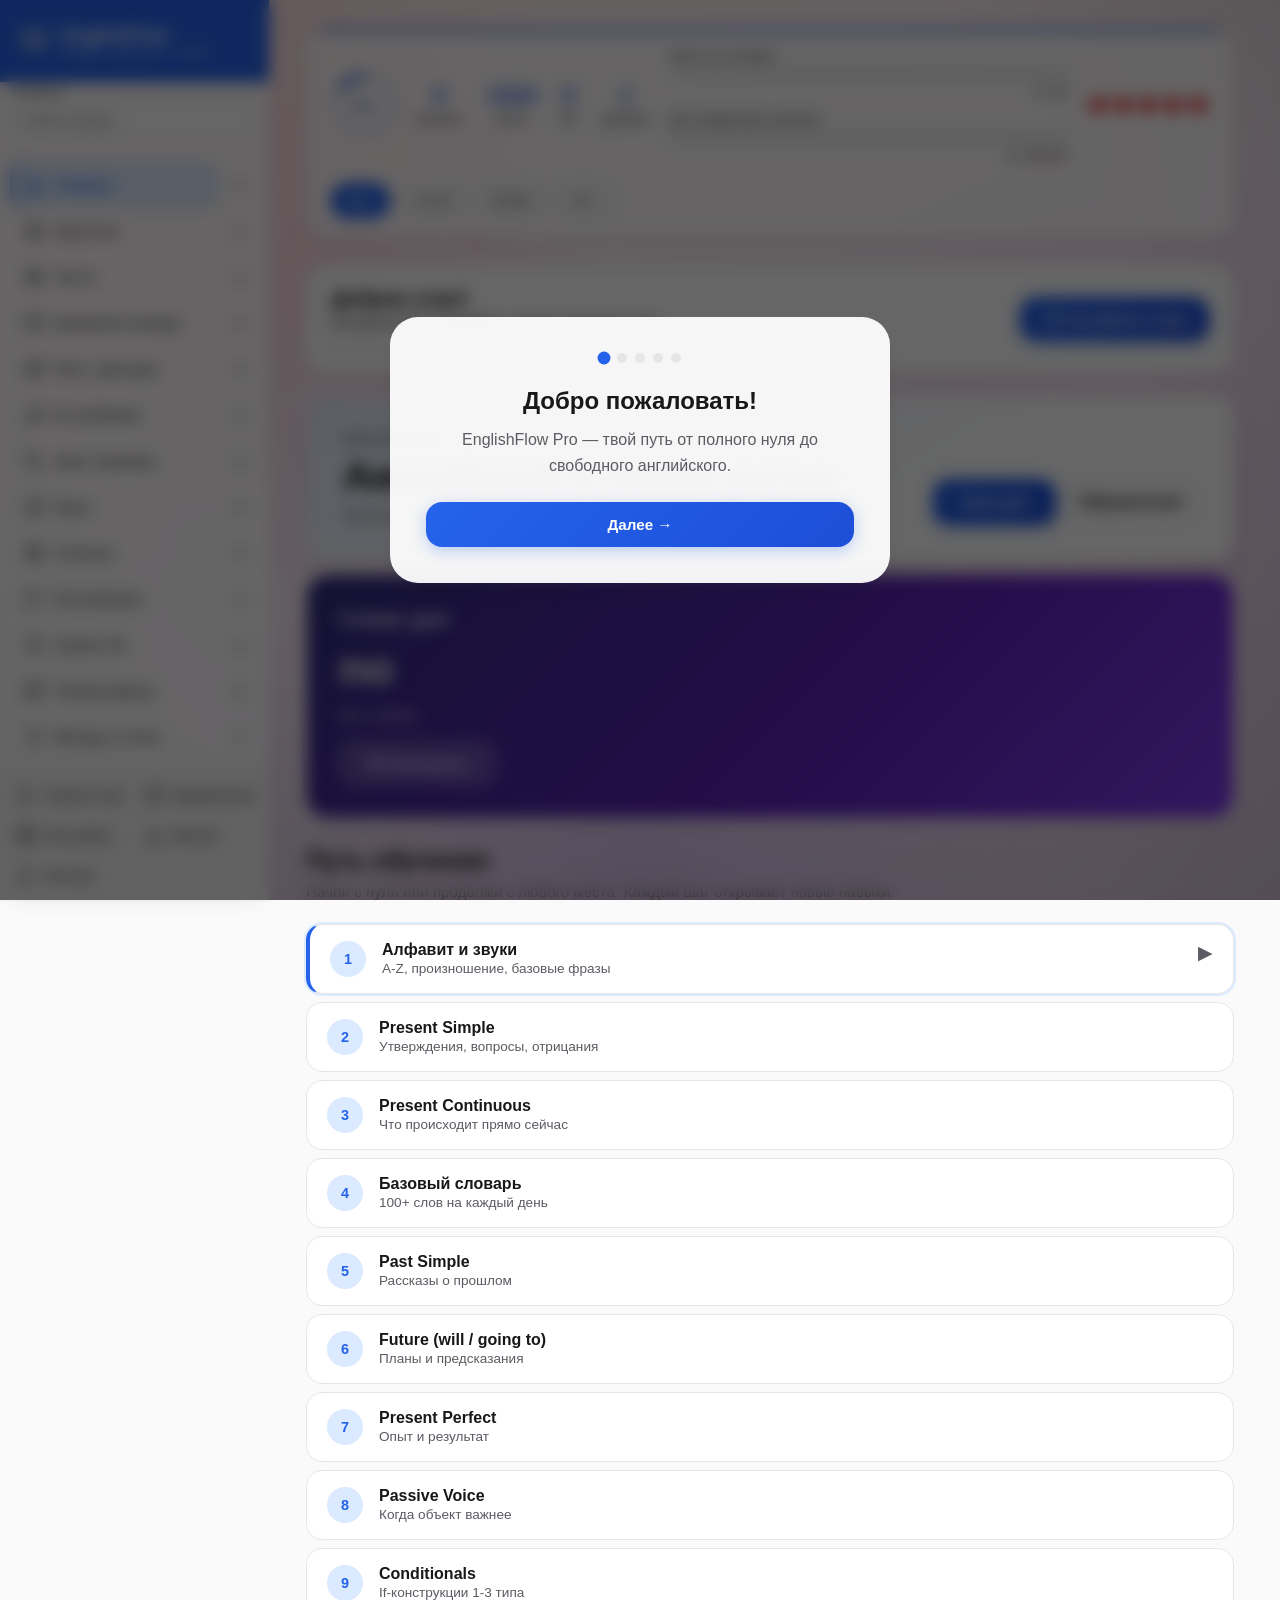
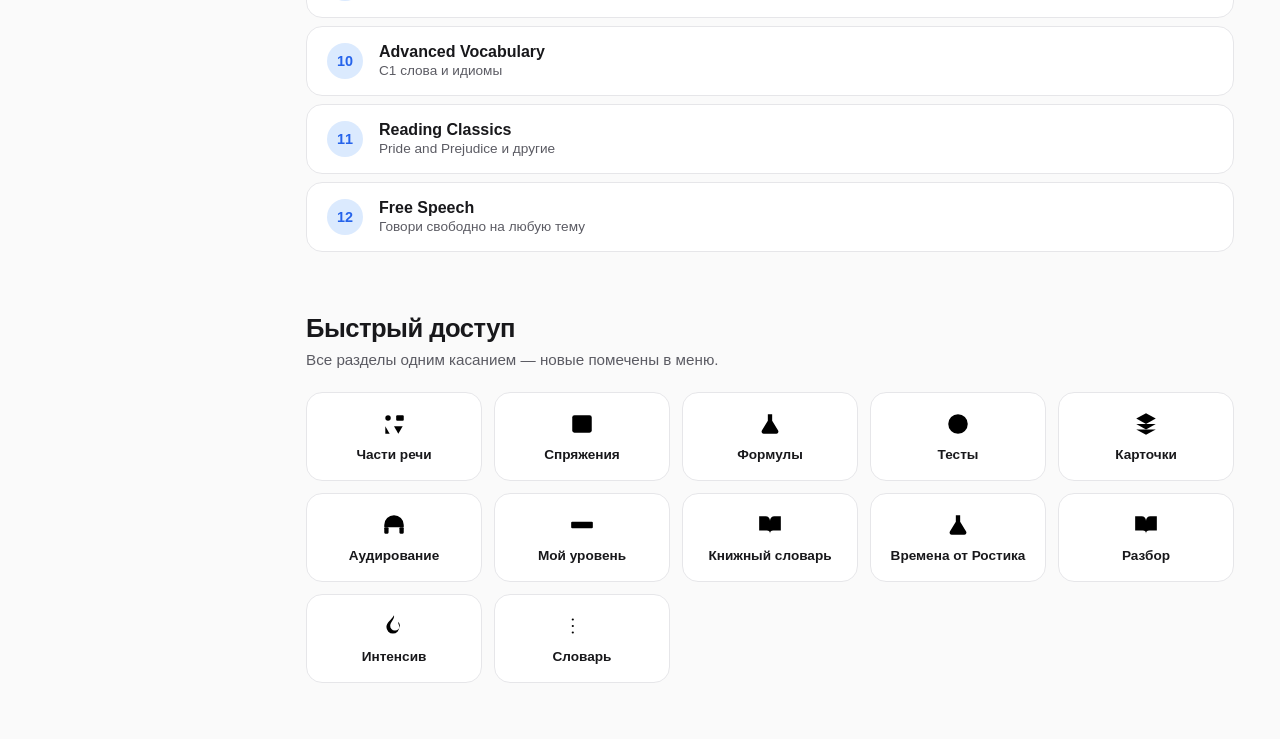
==== commit 8915be95: "Fix EnglishFlow review findings Co-authored-by: coderabbitai[bot] <136622811+coderabbitai[bot]@users" ====
--- a/index.html
+++ b/index.html
@@ -4630,8 +4630,8 @@
   const ca=t[a.dataset.i];if(ca.x===c.x){[a,b].forEach(z=>{z.classList.remove('on');z.classList.add('ok')});mk(c.x,1);a=null;if(!--left){tip('Все пары найдены!');setTimeout(nx,900)}}else{lock=1;const o=a;a=null;setTimeout(()=>{[o,b].forEach(z=>{z.classList.remove('on');z.textContent='?'});lock=0},750)}})},
 swipe(el,e,pool,nx,mk){el.innerHTML=`<div class="xc" id="sw" style="touch-action:pan-y;cursor:grab;min-height:170px"><h3>${esc(e.k)}</h3><small>${e.t||''}</small><small id="swr" hidden><b>${esc(e.ru)}</b></small><small>Тап — перевод. Вправо — знаю, влево — учу</small></div>`;const c=$('#sw');let x0=0,dx=0,dn=0;
  c.onpointerdown=ev=>{dn=1;x0=ev.clientX;c.setPointerCapture(ev.pointerId);c.style.transition='none'};
- c.onpointermove=ev=>{if(!dn)return;dx=ev.clientX-x0;const vx=Math.abs(ev.movementX||0);c.style.filter=vx>3?'url(#mbh)':'';document.getElementById('mbhg').setAttribute('stdDeviation',Math.min(vx/3,7)+' 0');c.style.transform=`translateX(${dx}px) rotate(${dx/18}deg)`;c.style.background=dx>0?'var(--success-light)':'var(--danger-light)'};
- c.onpointerup=()=>{dn=0;c.style.transition='transform .35s cubic-bezier(.22,1,.36,1),opacity .35s';if(Math.abs(dx)>90){c.style.transform=`translateX(${dx*5}px) rotate(${dx/5}deg)`;c.style.opacity=0;c.style.filter='url(#mbh)';document.getElementById('mbhg').setAttribute('stdDeviation','7 0');mk(e,dx>0);say(e.k);setTimeout(nx,300)}else{c.style.filter='';if(Math.abs(dx)<4){$('#swr').hidden=false;say(e.k)}c.style.transform='';c.style.background=''}dx=0}},
+ c.onpointermove=ev=>{if(!dn)return;dx=ev.clientX-x0;c.style.transform=`translateX(${dx}px) rotate(${dx/18}deg)`;c.style.background=dx>0?'var(--success-light)':'var(--danger-light)'};
+ c.onpointerup=()=>{dn=0;c.style.transition='transform .35s cubic-bezier(.22,1,.36,1),opacity .35s';if(Math.abs(dx)>90){c.style.transform=`translateX(${dx*5}px) rotate(${dx/5}deg)`;c.style.opacity=0;mk(e,dx>0);say(e.k);setTimeout(nx,300)}else{if(Math.abs(dx)<4){$('#swr').hidden=false;say(e.k)}c.style.transform='';c.style.background=''}dx=0}},
 tf(el,e,pool,nx,mk){const ok=Math.random()<.5,ru=ok?e.ru:rnd(pool.filter(x=>x!==e)).ru;el.innerHTML=`<div class="xc"><h3>${esc(e.k)}</h3><small>${esc(ru.split(',')[0])}</small></div><div class="xg"><button class="xo">Неверно</button><button class="xo">Верно</button></div>`;
  el.querySelectorAll('.xo').forEach((b,i)=>b.onclick=()=>{const g=(i===1)===ok;el.querySelectorAll('.xo').forEach(x=>x.disabled=true);b.classList.add(g?'ok':'no');mk(e,g);say(e.k);setTimeout(nx,900)})},
 gaps(el,e,pool,nx,mk){const m=[...e.k].map((c,i)=>/[a-z]/i.test(c)&&i%2===1?'_':c).join(' ');typeQ(el,`<small>${esc(e.ru)}</small><h3 style="letter-spacing:2px">${esc(m)}</h3>`,e.k,e,nx,mk)},
@@ -4703,7 +4703,7 @@
    SC[id]={n,l:[l1,l2],d:[d1,d2],b:[color,l2,d2]};
    DR[id]=(_, time)=>EFExperience.paint(cx,id,W,H,time);
  }
- if(!Object.hasOwn(SC,L.bg)&&L.bg!=='off')L.bg='sakura';
+ if(L.bg==='photo'?!localStorage.getItem('ef_photo'):L.bg!=='off'&&!Object.hasOwn(SC,L.bg))L.bg='sakura';
  const a=A(),host=$('#view-list').parentNode,after=$('.nav-link[data-view=wordbox]');
  const T=[['path','map','Путь: урок дня','Путь: урок дня','Готовый план на каждый день: слова, игры, диктант и перевод. Репетитор не нужен.','<div id="phBody"></div>',path],['book','music','Из учебника','Фразы из учебника','17 способов выучить слова с твоей страницы Word Box.','<div class="goal-text" id="bkPro"></div><div class="xk" id="bkTabs"></div><div id="bkBody"></div>',book],
   ['lesson','languages','Урок: перевод','Урок: русский → английский','Учитель говорит по-русски, ты пишешь перевод на английском.','<div id="lsBody"></div>',lesson],
@@ -4908,6 +4908,7 @@
   }
   function devSpeakAsync(text,lang,opts){
     return new Promise(res=>{
+      try{natSrc?.stop()}catch(e){}
       if(!syn){res();return}
       const my=++token; try{syn.resume()}catch(e){} try{syn.cancel()}catch(e){}
       const c=cfg(), ru=lang==='ru', v=pick(ru?'ru':'en',ru?null:c.voiceName), parts=split(text);
@@ -5182,7 +5183,7 @@
     const items=L.filter(r=>(cat==='Все'||(cat==='★ Мои'?fv.includes(r.u):r.c===cat))&&(!ql||(r.n+' '+r.w+' '+r.c).toLowerCase().includes(ql))&&forLevel(r,level)&&(!access||access===r.k));
     box.querySelector('#rsCount').textContent='Найдено: '+items.length+' из '+L.length;
     box.querySelector('.rs-bar').innerHTML=C.map(c=>'<button class="rs-chip'+(c===cat?' on':'')+'" data-c="'+c+'" aria-pressed="'+(c===cat)+'">'+c+'</button>').join('');
-    box.querySelector('#rsList').innerHTML=items.length?items.map(card).join(''):'<p style="color:var(--text-secondary);text-align:center;padding:20px">'+(cat==='★ Мои'?'Пока нет закладок. Нажми ☆ у ресурса.':'Ничего не найдено.')+'</p>';
+    box.querySelector('#rsList').innerHTML=items.length?items.map(card).join(''):'<p style="color:var(--text-secondary);text-align:center;padding:20px">'+(cat==='★ Мои'&&!fv.length?'Пока нет закладок. Нажми ☆ у ресурса.':'Ничего не найдено.')+'</p>';
   }
   function render(){
     const v=document.getElementById('view-free'); if(!v) return;
@@ -5195,7 +5196,7 @@
       d.querySelector('#rsLevel').onchange=e=>{level=e.target.value;draw()};
       d.querySelector('#rsAccess').onchange=e=>{access=e.target.value;draw()};
       d.addEventListener('click',e=>{
-        const c=e.target.closest('.rs-chip'); if(c){cat=c.dataset.c;draw();return}
+        const c=e.target.closest('.rs-chip'); if(c){cat=c.dataset.c;draw();d.querySelector('.rs-chip.on')?.focus();return}
         const st=e.target.closest('.rs-star'); if(st){let f=favs(); const u=st.dataset.u; f=f.includes(u)?f.filter(x=>x!==u):f.concat(u); try{Storage.set('ef_res_fav',f)}catch(x){} draw()}
       });
     }
@@ -5377,7 +5378,7 @@
   const SR=window.SpeechRecognition||window.webkitSpeechRecognition;
   const LAB={idle:'Готов',listening:'Слушаю…',thinking:'Думаю…',speaking:'Говорю…'};
   const CHIPS=['Давай поговорим по-английски','Как сказать «я опаздываю»?','Исправь: I goed to school yesterday','Объясни Present Perfect просто','IELTS Speaking Part 1: задай вопрос'];
-  let practiceState={}, turn=0, dismissRequest=null;
+  let practiceState={}, turn=0, dismissRequest=null, selection=0;
   let msgs=[],state='idle',lang='en-US',voiceOn=Storage.get('ef_tutor_voice',true),model=null,rec=null,busy=false,tab='chat',setup=false,spTok=0,explain='en',callOn=false,callFail=0,callT0=0,callTimer=0,ex=null,holdAt=0,spaceDown=false;
   let persona='angry',kind='flow'; try{persona=Storage.get('ef_ai_mood','angry')||'angry'; kind=Storage.get('ef_ai_kind','flow')||'flow'}catch(e){} if(!['angry','normal','kind'].includes(persona)) persona='angry'; if(!['flow','fox','owl'].includes(kind)) kind='flow';
   const $=id=>document.getElementById(id);
@@ -5423,8 +5424,8 @@
     } else d.textContent=t;
     return d;
   }
-  function addMsg(r,t){
-    msgs.push({r,t}); if(msgs.length>60) msgs.shift(); const log=$('aiLog'); if(!log) return;
+  function addMsg(r,t,local=false){
+    msgs.push({r,t,local}); if(msgs.length>60) msgs.shift(); const log=$('aiLog'); if(!log) return;
     const typ=$('aiTyping'); if(typ) typ.remove();
     const d=bubble(r,t); log.appendChild(d); d.scrollIntoView({block:'nearest',behavior:'smooth'});
     const c=$('aiChips'); if(c) c.style.display='none';
@@ -5448,14 +5449,15 @@
   const setProv=p=>{try{Storage.set('ef_ai_prov',p)}catch(e){}};
   const provName=()=>({local:'встроенная практика',puter:'Puter',gemini:'Gemini',proxy:'сервис сайта'}[getProv()]);
   const PUTER_MODELS=['gpt-5-nano','gpt-4o-mini']; let puterP=null;
-  async function callGemini(list,sys,signal){
+  async function callGemini(list,sys,signal,candidateKey){
+    const key=candidateKey??getKey(), preferred=candidateKey?null:model;
     const contents=list.map(x=>({role:x.role==='assistant'?'model':'user',parts:[{text:x.text}]})); let last=null;
-    for(const m of (model?[model,...MODELS.filter(m=>m!==model)]:MODELS)){
-      let r; try{ r=await fetch('https://generativelanguage.googleapis.com/v1beta/models/'+m+':generateContent',{method:'POST',signal,headers:{'Content-Type':'application/json','x-goog-api-key':getKey()},body:JSON.stringify({systemInstruction:{parts:[{text:sys}]},contents,generationConfig:{temperature:.7,maxOutputTokens:500}})}); }catch(e){ throw {code:'net'} }
-      if(r.status===404){last={code:404};model=null;continue}
+    for(const m of (preferred?[preferred,...MODELS.filter(m=>m!==preferred)]:MODELS)){
+      let r; try{ r=await fetch('https://generativelanguage.googleapis.com/v1beta/models/'+m+':generateContent',{method:'POST',signal,headers:{'Content-Type':'application/json','x-goog-api-key':key},body:JSON.stringify({systemInstruction:{parts:[{text:sys}]},contents,generationConfig:{temperature:.7,maxOutputTokens:500}})}); }catch(e){ throw {code:'net'} }
+      if(r.status===404){last={code:404};if(!candidateKey)model=null;continue}
       if(!r.ok){let j={}; try{j=await r.json()}catch(e){} throw {code:r.status,msg:(j.error&&j.error.message)||''}}
       const j=await r.json(); const p=(((j.candidates||[])[0]||{}).content||{}).parts; const txt=p?p.map(x=>x.text||'').join('').trim():'';
-      if(!txt) throw {code:'empty'}; model=m; return txt;
+      if(!txt) throw {code:'empty'}; if(!candidateKey)model=m; return txt;
     }
     throw last||{code:404};
   }
@@ -5503,7 +5505,7 @@
       timer=setTimeout(()=>cancel('timeout'),18000);
     });
     if(opt?.chat) dismissRequest=()=>cancel('cancelled');
-    try { return await Promise.race([call(list,sys,controller.signal),deadline]); }
+    try { return await Promise.race([call(list,sys,controller.signal,opt?.candidateKey),deadline]); }
     finally { clearTimeout(timer);if(opt?.chat)dismissRequest=null; }
   }
   function friendly(e){
@@ -5533,12 +5535,12 @@
   }
   async function send(text){
     text=String(text||'').trim();if(!text||busy)return;
-    if(ex){stopSp();if(!ex.long)addMsg('me',text);examAnswer(text);return}
-    const id=++turn;
-    stopSp();if(voiceOn)EFVoice.prepareAudio();busy=true;addMsg('me',text);setState('thinking');
+    if(ex){stopSp();if(!ex.long)addMsg('me',text,getProv()==='local');examAnswer(text);return}
+    const id=++turn, localMode=getProv()==='local';
+    stopSp();if(voiceOn)EFVoice.prepareAudio();busy=true;addMsg('me',text,localMode);setState('thinking');
     let reply, fallback=false;
     try{
-      if(getProv()==='local'){reply=local(text);fallback=true}
+      if(localMode){reply=local(text);fallback=true}
       else{
         const list=msgs.filter(x=>x.r!=='err'&&!x.local).slice(-12).map(x=>({role:x.r==='ai'?'assistant':'user',text:x.t}));
         reply=await ask(list,SYS(),{chat:true});
@@ -5549,8 +5551,7 @@
       reply=local(text);fallback=true;
     }finally{if(id===turn)busy=false}
     if(id!==turn)return;
-    setState('idle');addMsg('ai',reply);
-    if(fallback&&msgs.length)msgs.at(-1).local=true;
+    setState('idle');addMsg('ai',reply,fallback);
     if(voiceOn)speak(reply);
     $('aiIn')?.focus({preventScroll:true});
   }
@@ -5573,6 +5574,7 @@
   }
   const OKQ=[{role:'user',text:'Reply with the single word OK'}];
   async function choose(p){
+    const id=++selection;
     if(p==='local'){cancelTurn();setProv('local');setup=false;renderChat();return}
     if(p==='gemini'){ $('aiKeyBox').style.display='flex'; $('aiKey').focus(); return }
     const st=$('aiKeySt'), buttons=Array.from(document.querySelectorAll('.ai-opt'));
@@ -5588,7 +5590,7 @@
         if(!window.puter.auth.isSignedIn())await window.puter.auth.signIn();
       }
       await ask(OKQ,'You are a test.',{only:p});
-      if(!st.isConnected)return;
+      if(id!==selection||!st.isConnected)return;
       cancelTurn();setProv(p);setup=false;renderChat();
     }catch(e){st.textContent=e?.code?friendly(e):'Вход не завершён. Разреши всплывающие окна и попробуй ещё раз.'}
     finally{buttons.forEach(b=>b.disabled=false)}
@@ -5596,10 +5598,13 @@
   async function saveKey(){
     const k=$('aiKey').value.trim(), st=$('aiKeySt'), button=$('aiKeyBtn');
     if(!k||button.disabled)return;
-    const previous=Storage.get(KEY,'');setKey(k);model=null;button.disabled=true;
+    const id=++selection;button.disabled=true;
     st.textContent='Проверяю ключ…';
-    try{ await ask(OKQ,'You are a test.',{only:'gemini'});cancelTurn();setProv('gemini');setup=false;renderChat() }
-    catch(e){ setKey(previous);st.textContent=friendly(e) }
+    try{
+      await ask(OKQ,'You are a test.',{only:'gemini',candidateKey:k});
+      if(id!==selection||!setup||!st.isConnected)return;
+      cancelTurn();setKey(k);model=null;setProv('gemini');setup=false;renderChat();
+    }catch(e){ if(id===selection&&st.isConnected)st.textContent=friendly(e) }
     finally{button.disabled=false}
   }
   function setupCard(){
@@ -5797,7 +5802,7 @@
     $('aiEn').onclick=()=>{lang='en-US';renderChat()}; $('aiRu').onclick=()=>{lang='ru-RU';renderChat()};
     $('aiVoice').onclick=()=>{voiceOn=!voiceOn; Storage.set('ef_tutor_voice',voiceOn);if(!voiceOn) stopSp();else EFVoice.prepareAudio(); $('aiVoice').textContent='Озвучка: '+(voiceOn?'вкл':'выкл')};
     $('aiVP').onclick=vpNext; $('aiExp').onclick=()=>{explain=explain==='ru'?'en':'ru'; $('aiExp').textContent='Объяснения: '+(explain==='ru'?'по-русски':'по-английски')};
-    $('aiKeyTog').onclick=()=>{setup=!setup; renderChat()};
+    $('aiKeyTog').onclick=()=>{selection++;setup=!setup;renderChat()};
     $('aiNew').onclick=()=>{if(callOn)endCall();if(ex)endExam();stopSp();cancelTurn();msgs=[];practiceState={};renderChat()};
     p.querySelectorAll('.ai-opt').forEach(b=>b.onclick=()=>choose(b.dataset.p)); if($('aiKeyBtn')){$('aiKeyBtn').onclick=saveKey; $('aiKey').onkeydown=e=>{if(e.key==='Enter')saveKey()}}
   }
@@ -5812,9 +5817,9 @@
   function pick(t){
     tab=t; document.querySelectorAll('.tu-seg button').forEach(b=>b.classList.toggle('on',b.dataset.t===t));
     $('tuChatPane').style.display=t==='chat'?'':'none'; $('tuScn').style.display=t==='scn'?'':'none';
-    if(t==='chat'){ renderChat() } else { cancelTurn();if(callOn) endCall(); if(ex) endExam(); stopSp(); try{rec&&rec.stop()}catch(e){} EFTutor.menu() }
-  }
-  function stop(){ if(callOn) endCall(); if(ex) endExam(); if(busy)cancelTurn();stopSp(); try{rec&&rec.stop()}catch(e){} document.body.classList.remove('tu-on')}
+    if(t==='chat'){ renderChat() } else { selection++;cancelTurn();if(callOn) endCall(); if(ex) endExam(); stopSp(); try{rec&&rec.stop()}catch(e){} EFTutor.menu() }
+  }
+  function stop(){ selection++;if(callOn) endCall(); if(ex) endExam(); if(busy)cancelTurn();stopSp(); try{rec&&rec.stop()}catch(e){} document.body.classList.remove('tu-on')}
   return{show,stop,send,_local:local,_state:()=>({msgs,model,state})};
 })();
 </script>
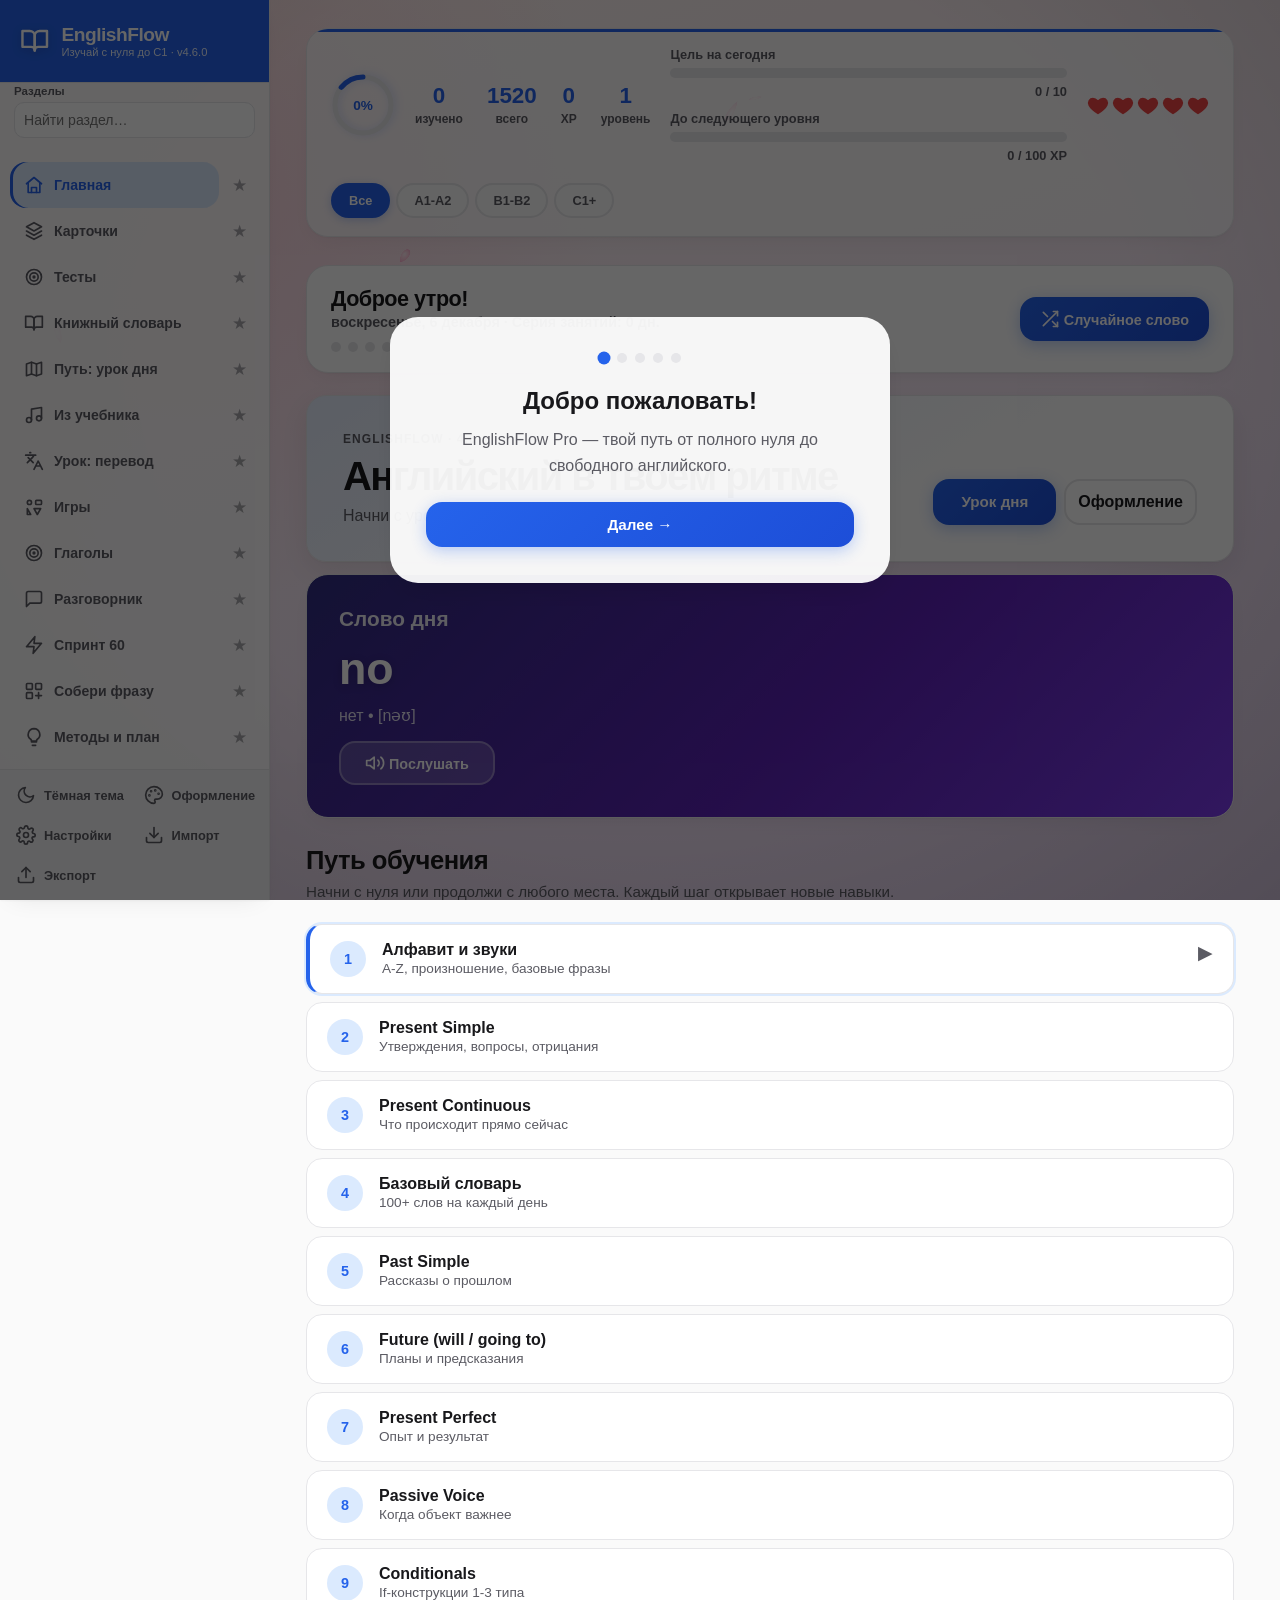
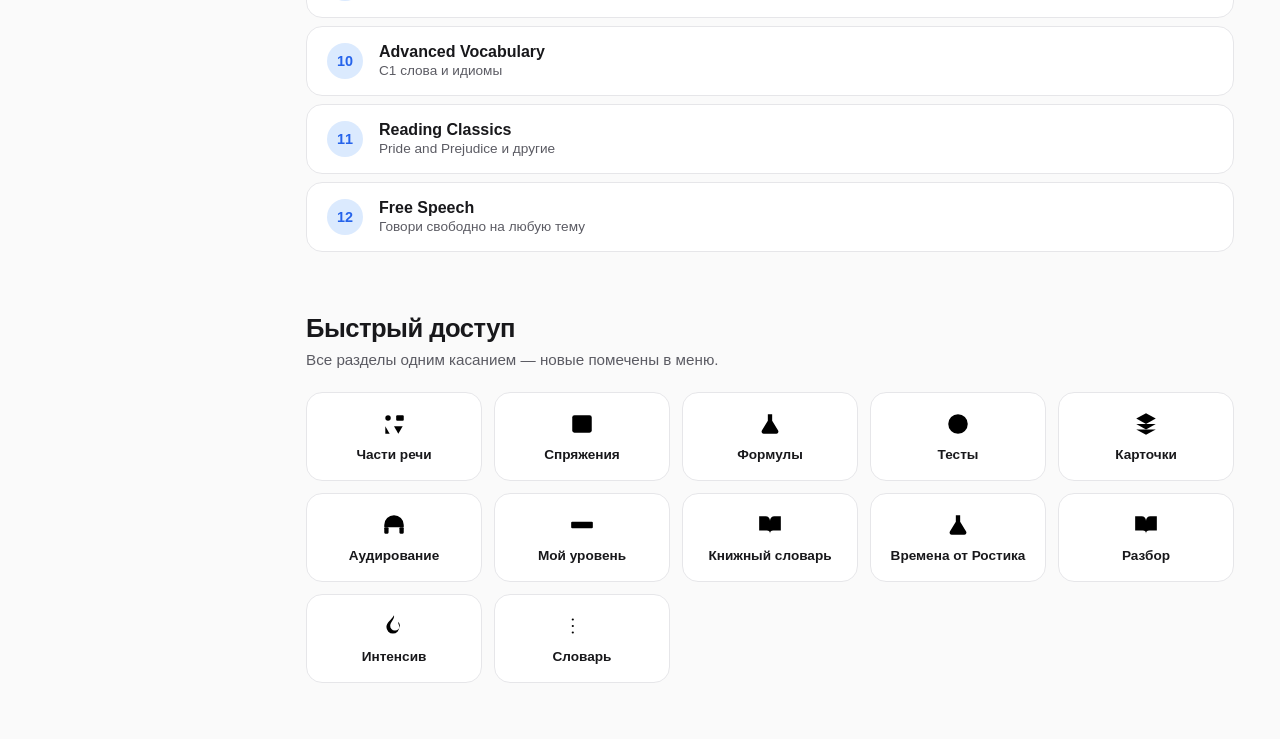
==== commit 83ce1731: "Improve EnglishFlow responsiveness Co-authored-by: coderabbitai[bot] <136622811+coderabbitai[bot]@us" ====
--- a/index.html
+++ b/index.html
@@ -2741,7 +2741,7 @@
 // ==================== SRS ====================
 class SRS {
   static INTERVALS = [1, 10, 1440, 5760];
-  static getState(id) { const s = Storage.getSRS(); return s[id] || { level: 0, nextReview: null, reviewCount: 0, correctCount: 0, lastReviewed: null }; }
+  static getState(id, s = Storage.getSRS()) { return s[id] || { level: 0, nextReview: null, reviewCount: 0, correctCount: 0, lastReviewed: null }; }
   static review(id, grade) {
     const s = Storage.getSRS(); let st = s[id] || { level: 0, nextReview: null, reviewCount: 0, correctCount: 0, lastReviewed: null };
     st.reviewCount++; st.lastReviewed = Date.now();
@@ -2749,9 +2749,9 @@
     else { const was = st.level; st.level = Math.min(st.level + 1, 3); let mins = this.INTERVALS[st.level]; if (was >= 3) { st.mast = (st.mast || 0) + 1; mins = [7, 14, 30, 60][Math.min(st.mast - 1, 3)] * 1440; } st.nextReview = Date.now() + mins * 60 * 1000; if (grade >= 2) st.correctCount++; }
     s[id] = st; Storage.setSRS(s); return st;
   }
-  static isDue(id) { const st = this.getState(id); return !st.nextReview || Date.now() >= st.nextReview; }
-  static getDueWords(words) { return words.filter(w => this.getState(w.id).reviewCount > 0 && this.isDue(w.id)); }
-  static getLevel(id) { return this.getState(id).level; }
+  static isDue(id, s = Storage.getSRS()) { const st = this.getState(id, s); return !st.nextReview || Date.now() >= st.nextReview; }
+  static getDueWords(words, s = Storage.getSRS()) { return words.filter(w => this.getState(w.id, s).reviewCount > 0 && this.isDue(w.id, s)); }
+  static getLevel(id, s = Storage.getSRS()) { return this.getState(id, s).level; }
   static getLevelLabel(l) { return ['Новое', 'Изучается', 'Закреплено', 'Мастер'][l] || 'Новое'; }
   static getLevelClass(l) { return `lvl-${l}`; }
 }
@@ -2792,7 +2792,7 @@
   }
   static getToday() { const today = LD(); return Storage.getStats().daily[today] || { correct: 0, total: 0 }; }
   static getLast7() { const stats = Storage.getStats(); const days = []; for (let i = 6; i >= 0; i--) { const d = new Date(Date.now() - i * 86400000); const k = LD(d); const data = stats.daily[k] || { correct: 0, total: 0 }; days.push({ label: d.toLocaleDateString('ru-RU', { weekday: 'short' }), correct: data.correct, total: data.total }); } return days; }
-  static getDist(words) { const dist = [0, 0, 0, 0]; words.forEach(w => dist[SRS.getLevel(w.id)]++); return dist; }
+  static getDist(words) { const dist = [0, 0, 0, 0], s = Storage.getSRS(); words.forEach(w => dist[SRS.getLevel(w.id, s)]++); return dist; }
 }
 
 // ==================== CHARTS ====================
@@ -3181,7 +3181,8 @@
     const labels = ['Снова', 'Сложно', 'Хорошо', 'Легко'];
     this.toast(`${labels[grade]}! Следующий повтор: ${this.formatNextReview(SRS.getState(item.id).nextReview)}`, 'success');
     Stats.addXP(grade === 3 ? 15 : grade === 2 ? 10 : 5); this.updateXP();
-    const learned = this.words.filter(w => SRS.getLevel(w.id) >= 2).length;
+    const srs = Storage.getSRS();
+    const learned = this.words.filter(w => SRS.getLevel(w.id, srs) >= 2).length;
     if (learned >= 10) Achievements.check('first');
     if (learned >= 25) Achievements.check('starter');
     if (learned >= 50) Achievements.check('master');
@@ -3783,10 +3784,10 @@
 
   // ========== REVIEW ==========
   renderReview() {
-    const due = SRS.getDueWords(this.words); const list = document.getElementById('reviewList'); list.innerHTML = '';
+    const srs = Storage.getSRS(), due = SRS.getDueWords(this.words, srs); const list = document.getElementById('reviewList'); list.innerHTML = '';
     if (due.length === 0) { list.innerHTML = '<div style="text-align:center;padding:40px;color:var(--text-secondary);font-weight:600">🎉 Все слова на повторении изучены! Отличная работа!</div>'; return; }
     due.slice(0, 40).forEach(w => {
-      const state = SRS.getState(w.id);
+      const state = SRS.getState(w.id, srs);
       const item = document.createElement('div'); item.className = 'review-item';
       item.innerHTML = `<div><div class="review-word">${w.word}</div><div class="review-meta">${w.translation} • Повторов: ${state.reviewCount}</div></div><div class="review-actions"><button class="btn-icon" title="Озвучить"></button><button class="btn-srs btn-good" data-id="${w.id}" style="padding:8px 14px;font-size:0.85rem">${tt('reviewKnow')}</button></div>`;
       item.querySelector('.btn-icon').addEventListener('click', () => this.speak(w.word));
@@ -3811,8 +3812,9 @@
   // ========== STATS ==========
   renderStats() {
     const stats = Storage.getStats();
-    const learned = this.words.filter(w => SRS.getLevel(w.id) >= 2).length;
-    const mastered = this.words.filter(w => SRS.getLevel(w.id) >= 3).length;
+    const srs = Storage.getSRS();
+    const learned = this.words.filter(w => SRS.getLevel(w.id, srs) >= 2).length;
+    const mastered = this.words.filter(w => SRS.getLevel(w.id, srs) >= 3).length;
     document.getElementById('statTotal').textContent = this.words.length;
     document.getElementById('statLearned').textContent = learned;
     document.getElementById('statMastered').textContent = mastered;
@@ -3829,11 +3831,12 @@
     const search = document.getElementById('searchInput').value.toLowerCase();
     const filter = document.getElementById('listFilter').value;
     const list = document.getElementById('wordList'); if (!append) list.innerHTML = ''; else list.querySelectorAll('.wl-more').forEach(x => x.remove());
+    const srs = Storage.getSRS();
     let items = this.words.filter(w => w.word.toLowerCase().includes(search) || w.translation.toLowerCase().includes(search));
-    if (filter !== 'all') items = items.filter(w => { const lvl = SRS.getLevel(w.id); if (filter === 'new') return lvl === 0; if (filter === 'learning') return lvl === 1; if (filter === 'learned') return lvl >= 2; if (filter === 'due') return SRS.isDue(w.id); return true; });
+    if (filter !== 'all') items = items.filter(w => { const lvl = SRS.getLevel(w.id, srs); if (filter === 'new') return lvl === 0; if (filter === 'learning') return lvl === 1; if (filter === 'learned') return lvl >= 2; if (filter === 'due') return SRS.isDue(w.id, srs); return true; });
     const start = append ? list.querySelectorAll('.word-item').length : 0, E = s => String(s).replace(/[&<>"]/g, c => ({'&':'&amp;','<':'&lt;','>':'&gt;','"':'&quot;'}[c]));
     items.slice(start, start + 60).forEach(w => {
-      const lvl = SRS.getLevel(w.id);
+      const lvl = SRS.getLevel(w.id, srs);
       const statusClass = lvl === 0 ? 'status-new' : lvl === 1 ? 'status-learning' : 'status-learned';
       const statusText = lvl === 0 ? 'Новое' : lvl === 1 ? 'Изучается' : 'Изучено';
       const item = document.createElement('div'); item.className = 'word-item';
@@ -4060,7 +4063,8 @@
     const q = this.getQuests();
     const today = Stats.getToday();
     const answeredToday = (Storage.getStats().daily[LD()] || {}).correct || 0;
-    const newToday = this.words.filter(w => { const st = SRS.getState(w.id); return st.lastReviewed && st.lastReviewed > new Date().setHours(0,0,0,0) && st.reviewCount === 1; }).length;
+    const srs = Storage.getSRS();
+    const newToday = this.words.filter(w => { const st = SRS.getState(w.id, srs); return st.lastReviewed && st.lastReviewed > new Date().setHours(0,0,0,0) && st.reviewCount === 1; }).length;
     const quests = [
       { id: 'new10', icon: '🌱', name: '10 новых слов', desc: 'Открой 10 слов в карточках и оцени их', cur: Math.min(newToday, 10), max: 10 },
       { id: 'answer15', icon: '🎯', name: '15 верных ответов', desc: 'В тестах, спринте или марафоне', cur: Math.min(answeredToday, 15), max: 15 },
@@ -4345,7 +4349,8 @@
 
   // ========== PROGRESS & GOAL & XP & HEARTS ==========
   updateProgress() {
-    const learned = this.words.filter(w => SRS.getLevel(w.id) >= 2).length;
+    const srs = Storage.getSRS();
+    const learned = this.words.filter(w => SRS.getLevel(w.id, srs) >= 2).length;
     const total = this.words.length;
     const pct = total > 0 ? Math.round((learned / total) * 100) : 0;
     this.animateCount(document.getElementById('learnedCount'), learned);
@@ -4447,7 +4452,8 @@
 .xi{width:100%;padding:12px;border-radius:var(--radius-sm);border:2px solid var(--border);background:var(--bg);color:var(--text);font-size:1.05rem;margin:6px 0;user-select:text;-webkit-user-select:text}
 .xg{display:grid;grid-template-columns:1fr 1fr;gap:8px}
 #bkTabs{overflow-x:auto;flex-wrap:nowrap;scrollbar-width:none}#bkTabs button{white-space:nowrap}
-.lite .sidebar,.lite .modal-overlay{backdrop-filter:none!important}
+.lite .sidebar,.lite .mobile-header,.lite .modal-overlay{backdrop-filter:none!important;-webkit-backdrop-filter:none!important}
+.lite #bgfx i{animation:none!important;will-change:auto}.lite #bgfx i:nth-of-type(n+2){display:none!important}
 #bgfx i{display:block!important;opacity:.24;animation-duration:var(--flow-glow,85s)!important}
 #bgfx i:nth-of-type(1){background:radial-gradient(circle,var(--b1),transparent 65%)!important}
 #bgfx i:nth-of-type(2){background:radial-gradient(circle,var(--b2),transparent 65%)!important}
@@ -4497,7 +4503,9 @@
 const COL=['#2563eb','#7c3aed','#db2777','#ea580c','#16a34a','#0891b2','#e11d48','#ca8a04'];
 let L=Object.assign({bg:'sakura',anim:!matchMedia('(prefers-reduced-motion:reduce)').matches,acc:null,q:'auto',sp:.6,bl:false,fs:100,hp:true,mb:0,panel:87},Storage.get('ef_look',{}));
 const reducedMotion=matchMedia('(prefers-reduced-motion:reduce)');
-const cv=$('#bgc'),cx=cv.getContext('2d');let W,H,P=[],raf=0,tl=0,lite=L.q==='eco',spr,mo,pet,cl,sh=null;
+const autoLite=()=>matchMedia('(pointer: coarse)').matches||(navigator.hardwareConcurrency>0&&navigator.hardwareConcurrency<=4)||(navigator.deviceMemory>0&&navigator.deviceMemory<=4);
+const useLite=()=>L.q==='eco'||(L.q==='auto'&&autoLite());
+const cv=$('#bgc'),cx=cv.getContext('2d');let W,H,P=[],raf=0,tl=0,phase=0,lite=useLite(),spr,mo,pet,cl,sh=null;
 const sprite=c=>{const s=document.createElement('canvas');s.width=s.height=32;const g=s.getContext('2d'),r=g.createRadialGradient(16,16,0,16,16,16);r.addColorStop(0,c);r.addColorStop(1,'rgba(0,0,0,0)');g.fillStyle=r;g.fillRect(0,0,32,32);return s};
 const petal=()=>{const s=document.createElement('canvas');s.width=s.height=48;const g=s.getContext('2d');g.translate(24,24);const r=g.createRadialGradient(-4,-4,2,0,0,20);r.addColorStop(0,'#fff5f9');r.addColorStop(.6,'#ffb7d0');r.addColorStop(1,'#f472b6');g.fillStyle=r;g.beginPath();g.moveTo(0,-18);g.bezierCurveTo(16,-18,18,6,0,18);g.bezierCurveTo(-18,6,-16,-18,0,-18);g.fill();return s};
 const cloud=()=>{const s=document.createElement('canvas');s.width=256;s.height=96;const g=s.getContext('2d');[[60,60,40],[110,44,48],[160,52,44],[205,64,34],[130,66,50]].forEach(([x,y,r])=>{const q=g.createRadialGradient(x,y,0,x,y,r);q.addColorStop(0,'rgba(255,255,255,.9)');q.addColorStop(1,'rgba(255,255,255,0)');g.fillStyle=q;g.beginPath();g.arc(x,y,r,0,6.283);g.fill()});return s};
@@ -4522,8 +4530,14 @@
 function spawn(){const f=(lite?.5:1)*(W<700?.6:1),n=({sakura:30,night:110,fireflies:30,rain:110,snow:70,sunset:7,galaxy:90,mountains:4}[L.bg]||0)*f|0;P=[];for(let i=0;i<n;i++)P.push({x:Math.random()*W,y:Math.random()*H,s:Math.random(),a:Math.random()*6.28,v:Math.random(),z:.2+Math.random()*.8});
  if(L.bg==='fireflies')spr=sprite('rgba(255,236,120,1)');if(L.bg==='night')mo=sprite('rgba(255,244,210,.9)');if(L.bg==='sakura')pet=petal();if(L.bg==='snow')spr=sprite('rgba(255,255,255,1)');
  if(L.bg==='sunset'||L.bg==='mountains'){spr=sprite('rgba(255,190,120,1)');cl=cloud();P.forEach(p=>{p.w=160+p.s*220;p.y=Math.random()*H*.5})}if(L.bg==='galaxy')neb=[sprite('rgba(139,92,246,1)'),sprite('rgba(236,72,153,1)')]}
-function loop(t){raf=requestAnimationFrame(loop);if(t-tl<(lite?30:0))return;const dt=Math.min((t-tl)/16.7,3);tl=t;DR[L.bg](dt*L.sp,t*L.sp)}
-function start(){cancelAnimationFrame(raf);raf=0;if(!DR[L.bg]||!cx)return;size();spawn();tl=performance.now();if(!L.anim||reducedMotion.matches||document.hidden){DR[L.bg](0,0);return}raf=requestAnimationFrame(loop)}
+function loop(t){
+ raf=requestAnimationFrame(loop);
+ const elapsed=t-tl, interval=L.q==='max'?0:lite?1000/24:1000/30;
+ if(elapsed<interval-1)return;
+ const dt=Math.min(elapsed/16.7,3), speed=Number(L.sp)||.6;
+ tl=t;phase+=dt*16.7*speed;DR[L.bg](dt*speed,phase);
+}
+function start(){cancelAnimationFrame(raf);raf=0;if(!DR[L.bg]||!cx)return;size();spawn();tl=performance.now();if(!L.anim||reducedMotion.matches||document.hidden){DR[L.bg](0,phase);return}raf=requestAnimationFrame(loop)}
 function grad(){const c=SC[L.bg]||SC.sakura,v=isDark()?c.d:c.l,s=$('#bgfx').style;
  s.setProperty('--g1',v[0]);s.setProperty('--g2',v[1]);c.b.forEach((x,i)=>s.setProperty('--b'+(i+1),x));
  const speed=Math.max(.2,Number(L.sp)||.6);
@@ -4647,16 +4661,16 @@
  el.querySelectorAll('[data-r]').forEach(b=>b.onclick=()=>{const g=b.textContent===r;el.querySelectorAll('[data-r]').forEach(x=>{x.disabled=true;if(x.textContent===r)x.classList.add('ok')});if(!g)b.classList.add('no');mk(e,g);setTimeout(nx,1000)})};
 const RK=l=>({beginner:0,a1:0,a2:1,b1:2,b2:3,advanced:4,c1:4}[String(l).toLowerCase()]??2);
 const Wn=w=>({id:w.id,w:w.word,k:w.word,ru:w.translation,t:w.transcription||'',ex:w.example||''});
-const seen=id=>{try{return SRS.getState(id).reviewCount>0}catch(e){return false}};
+const seen=(id,srs)=>{try{return SRS.getState(id,srs).reviewCount>0}catch(e){return false}};
 const seq=(el,list,pool,fn,cb,mk)=>{let i=0;const go=()=>{if(i>=list.length)return cb();fn(el,list[i++],pool,go,mk)};go()};
 const streak=d=>{let n=0;for(let k=0;k<400;k++){if(d[LD(new Date(Date.now()-k*864e5))])n++;else if(k>0)break}return n};
 const intro=(el,e,pool,nx)=>{el.innerHTML=`<div class="xc"><h3>${esc(e.k)}</h3><small>${e.t||''}</small><b>${esc(e.ru)}</b>${e.ex?`<small><i>${esc(e.ex)}</i></small>`:''}<button class="xo" id="iS">${I('speaker')} Послушать</button></div><button class="xo" id="iN">Запомнил, дальше</button>`;$('#iS').onclick=()=>say(e.k);say(e.k);$('#iN').onclick=nx};
-function path(){const el=$('#phBody'),st=Object.assign({n:10,done:{}},Storage.get('ef_path',{})),S=A().words.filter(w=>w.translation),today=LD(),left=S.filter(w=>!seen(w.id)).length,mast=S.filter(w=>{try{return SRS.getLevel(w.id)>=2}catch(e){return 0}}).length,last=[...Array(14)].map((_,k)=>LD(new Date(Date.now()-(13-k)*864e5)));
+function path(){const el=$('#phBody'),st=Object.assign({n:10,done:{}},Storage.get('ef_path',{})),S=A().words.filter(w=>w.translation),srs=Storage.getSRS(),today=LD(),left=S.filter(w=>!seen(w.id,srs)).length,mast=S.filter(w=>{try{return SRS.getLevel(w.id,srs)>=2}catch(e){return 0}}).length,last=[...Array(14)].map((_,k)=>LD(new Date(Date.now()-(13-k)*864e5)));
  el.innerHTML=`<div class="xc"><h3 style="font-size:1.15rem">Урок дня · ${st.done[today]?'сегодня готово':'10–15 минут'}</h3><small>Серия: ${streak(st.done)} дн. · Выучено: ${mast} из ${S.length}</small><div class="xk" style="justify-content:center">${last.map(d=>`<span class="ic ${st.done[d]?'green':''}" style="opacity:${st.done[d]?1:.3}"><svg><use href="#i-${st.done[d]?'check':'dot'}"/></svg></span>`).join('')}</div><button class="btn-primary" id="phGo" style="width:100%">${st.done[today]?'Ещё один урок':'Начать урок'}</button></div>
  <div class="xc" style="text-align:left"><b>Новых слов в день</b><div class="xk" id="phN">${[5,10,20].map(n=>`<button data-n="${n}" class="${st.n===n?'on':''}">${n}</button>`).join('')}</div><small>При ${st.n} словах в день весь словарь пройдёт примерно за ${Math.ceil(left/st.n)} дн. Ещё не изучено: ${left}.</small></div>
  <div class="xc" style="text-align:left"><b>Как устроен урок</b><small>Знакомство со словами, выбор перевода, письмо, мемори, диктант на слух, перевод с русского и повторение того, что пора повторить. Всё идёт в интервальные повторения само.</small></div>`;
  $('#phN').onclick=e=>{if(e.target.dataset.n){st.n=+e.target.dataset.n;Storage.set('ef_path',st);path()}};$('#phGo').onclick=()=>run(st)}
-function run(st){const el=$('#phBody'),S=A().words.filter(w=>w.translation).sort((a,b)=>RK(a.level)-RK(b.level)),nw=S.filter(w=>!seen(w.id)).slice(0,st.n).map(Wn),due=S.filter(w=>seen(w.id)&&SRS.isDue(w.id)).slice(0,8).map(Wn),all=S.map(Wn),tot={n:0,ok:0};
+function run(st){const el=$('#phBody'),S=A().words.filter(w=>w.translation).sort((a,b)=>RK(a.level)-RK(b.level)),srs=Storage.getSRS(),nw=S.filter(w=>!seen(w.id,srs)).slice(0,st.n).map(Wn),due=S.filter(w=>seen(w.id,srs)&&SRS.isDue(w.id,srs)).slice(0,8).map(Wn),all=S.map(Wn),tot={n:0,ok:0};
  el.innerHTML='<div class="xc" id="phHd"></div><div id="phSt"></div>';const bx=$('#phSt');
  const mk=(x,g)=>{try{if(x.id)SRS.review(x.id,g?2:0)}catch(_){}tot.n++;if(g){tot.ok++;xp(2)}},pool=nw.concat(due),steps=[];
  if(nw.length){steps.push(['Знакомство со словами',cb=>seq(bx,nw,all,intro,cb)],['Выбери перевод',cb=>seq(bx,nw,all,G.mc,cb,mk)],['Напиши по-английски',cb=>seq(bx,nw.slice(0,4),all,(e2,x,p,go,m)=>typeQ(e2,`<h3>${esc(x.ru)}</h3><small>Напиши по-английски</small>`,x.k,x,go,m),cb,mk)])}
@@ -4786,10 +4800,10 @@
      if(t.dataset.b==='photo'&&!localStorage.getItem('ef_photo')){pickPhoto();return}
      L.bg=t.dataset.b;
    }else if(t.dataset.c)L.acc=t.dataset.c;
-   else if(t.dataset.q){L.q=t.dataset.q;lite=L.q==='eco';if(L.q==='auto')setTimeout(probe,300)}
+   else if(t.dataset.q){L.q=t.dataset.q;lite=useLite();if(L.q==='auto'&&!lite)setTimeout(probe,300)}
    else if(t.id==='lkAn')L.anim=!L.anim;
    else if(t.id==='lkHp')L.hp=!L.hp;
-   else if(t.id==='lkRs'){L={bg:'sakura',anim:!reducedMotion.matches,acc:null,q:'auto',sp:.6,bl:false,fs:100,hp:true,mb:0,panel:87};lite=false;stopSound?.()}
+   else if(t.id==='lkRs'){L={bg:'sakura',anim:!reducedMotion.matches,acc:null,q:'auto',sp:.6,bl:false,fs:100,hp:true,mb:0,panel:87};lite=useLite();stopSound?.()}
    else return;
    look();draw();
    for(const k of ['b','c','q'])if(t.dataset[k]){m.querySelector(`[data-${k}="${t.dataset[k]}"]`)?.focus({preventScroll:true});break}
@@ -4816,7 +4830,7 @@
  }
  window.EFExperience?.navigation(a);
  loadCustom();swap(document.body);look();
- if(L.q==='auto')setTimeout(probe,1800);if('serviceWorker'in navigator)navigator.serviceWorker.register('sw.js').catch(()=>{})}
+ if(L.q==='auto'&&!lite)setTimeout(probe,1800);if('serviceWorker'in navigator)navigator.serviceWorker.register('sw.js').catch(()=>{})}
 document.addEventListener('DOMContentLoaded',()=>setTimeout(init,0));
 })();
 </script>
@@ -5807,7 +5821,7 @@
     p.querySelectorAll('.ai-opt').forEach(b=>b.onclick=()=>choose(b.dataset.p)); if($('aiKeyBtn')){$('aiKeyBtn').onclick=saveKey; $('aiKey').onkeydown=e=>{if(e.key==='Enter')saveKey()}}
   }
   function show(){
-    const v=$('view-tutor'); if(!v) return; document.body.classList.add('tu-on'); try{ if(eng()==='natural'&&!EFVoice.isNatural()) EFVoice.loadNatural().catch(()=>{}) }catch(e){}
+    const v=$('view-tutor'); if(!v) return; document.body.classList.add('tu-on');
     if(!$('tuChatPane')){
       v.innerHTML='<h2 class="section-title">Репетитор</h2><p class="section-desc">Разговор с ИИ, переводы и короткие сценарии. Отвечай голосом или текстом.</p><div class="tu-seg"><button data-t="chat">Практика и ИИ</button><button data-t="scn">Сценарии</button></div><div id="tuChatPane"></div><div id="tuScn" style="display:none"></div>';
       v.querySelectorAll('.tu-seg button').forEach(b=>b.onclick=()=>pick(b.dataset.t));
